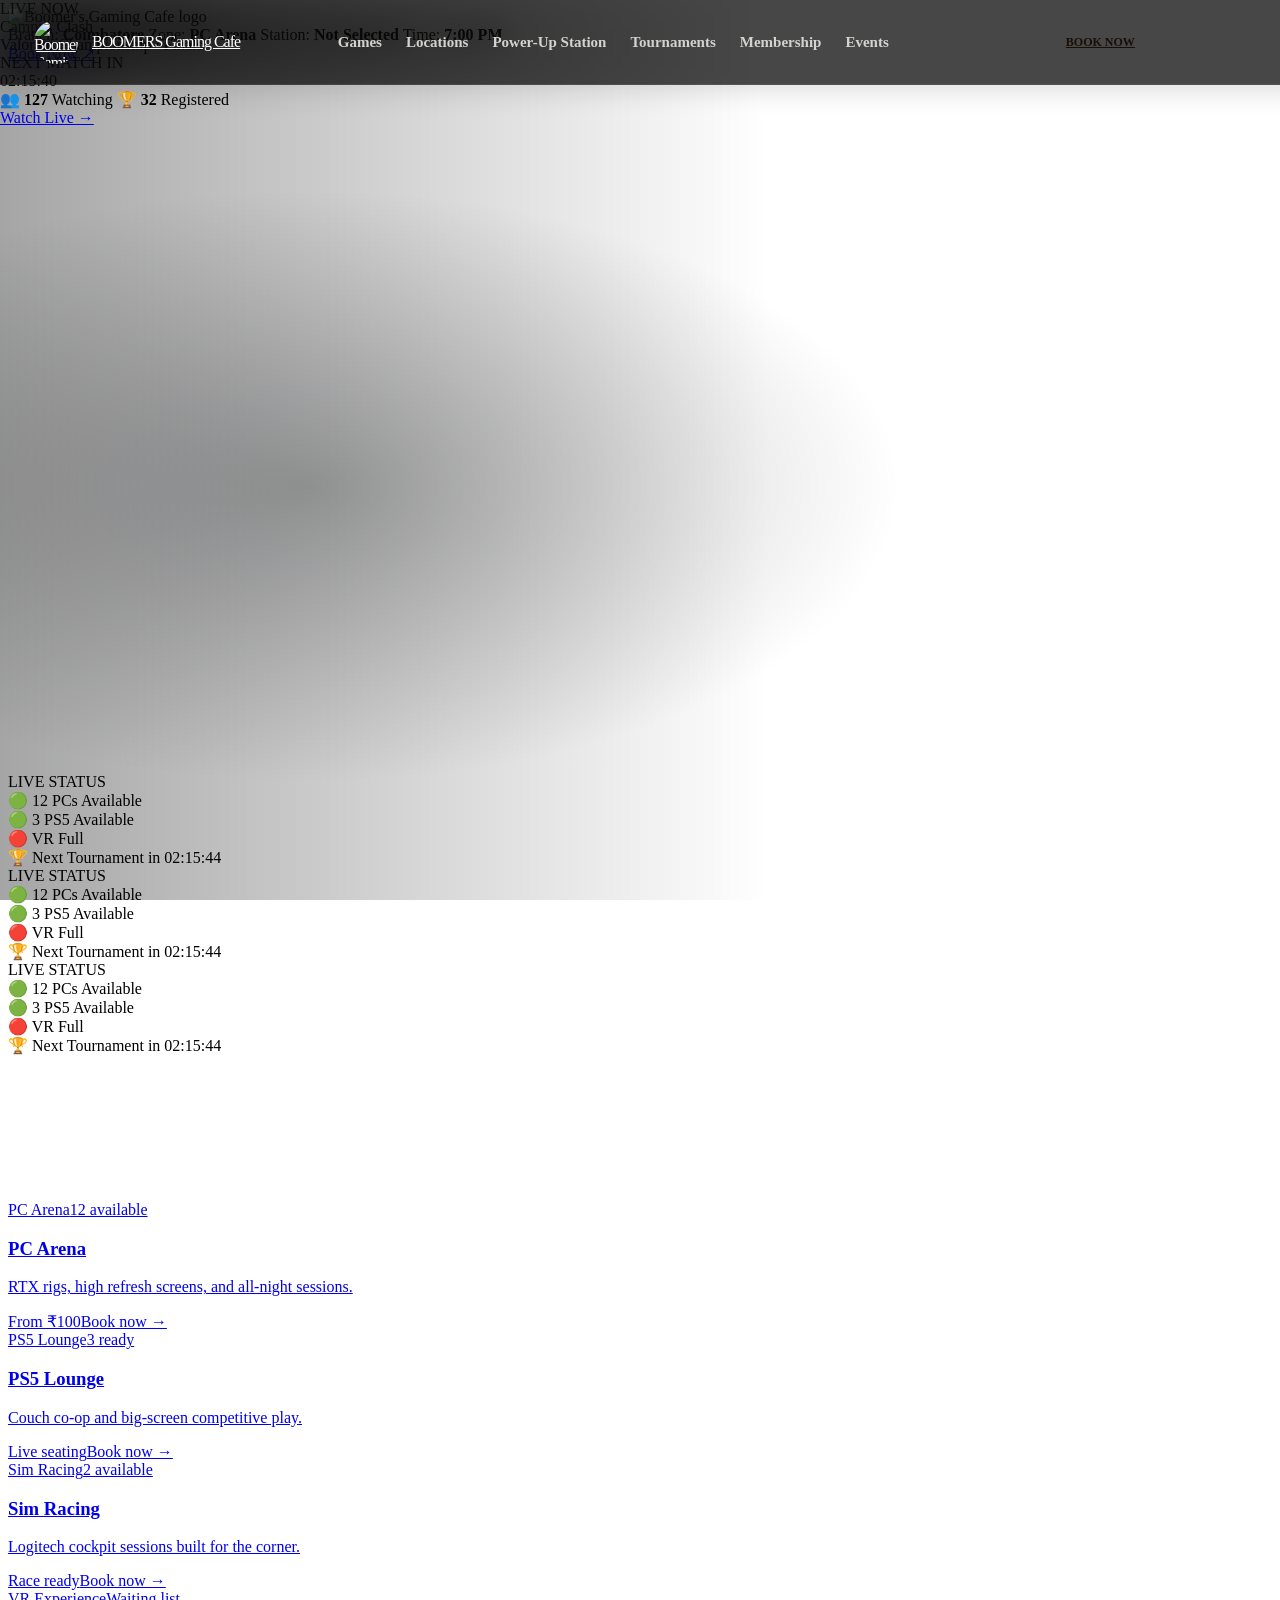
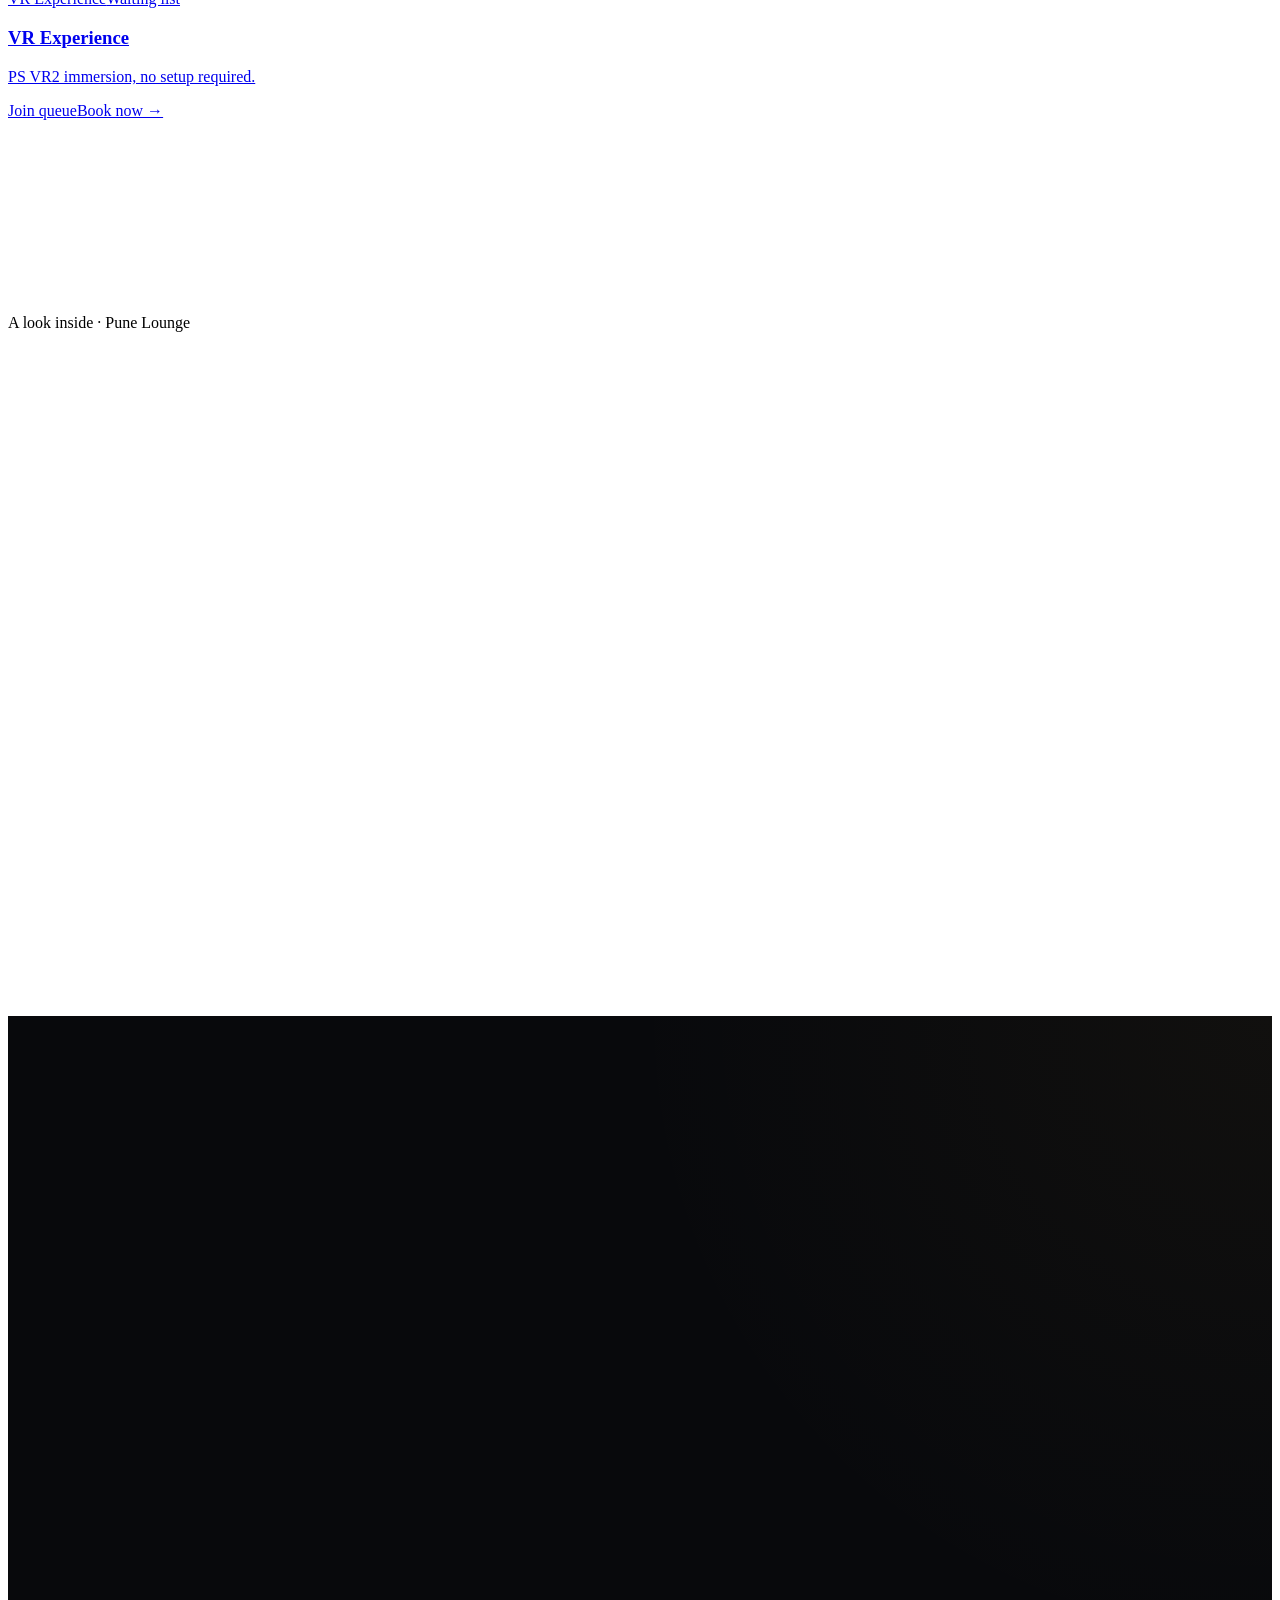
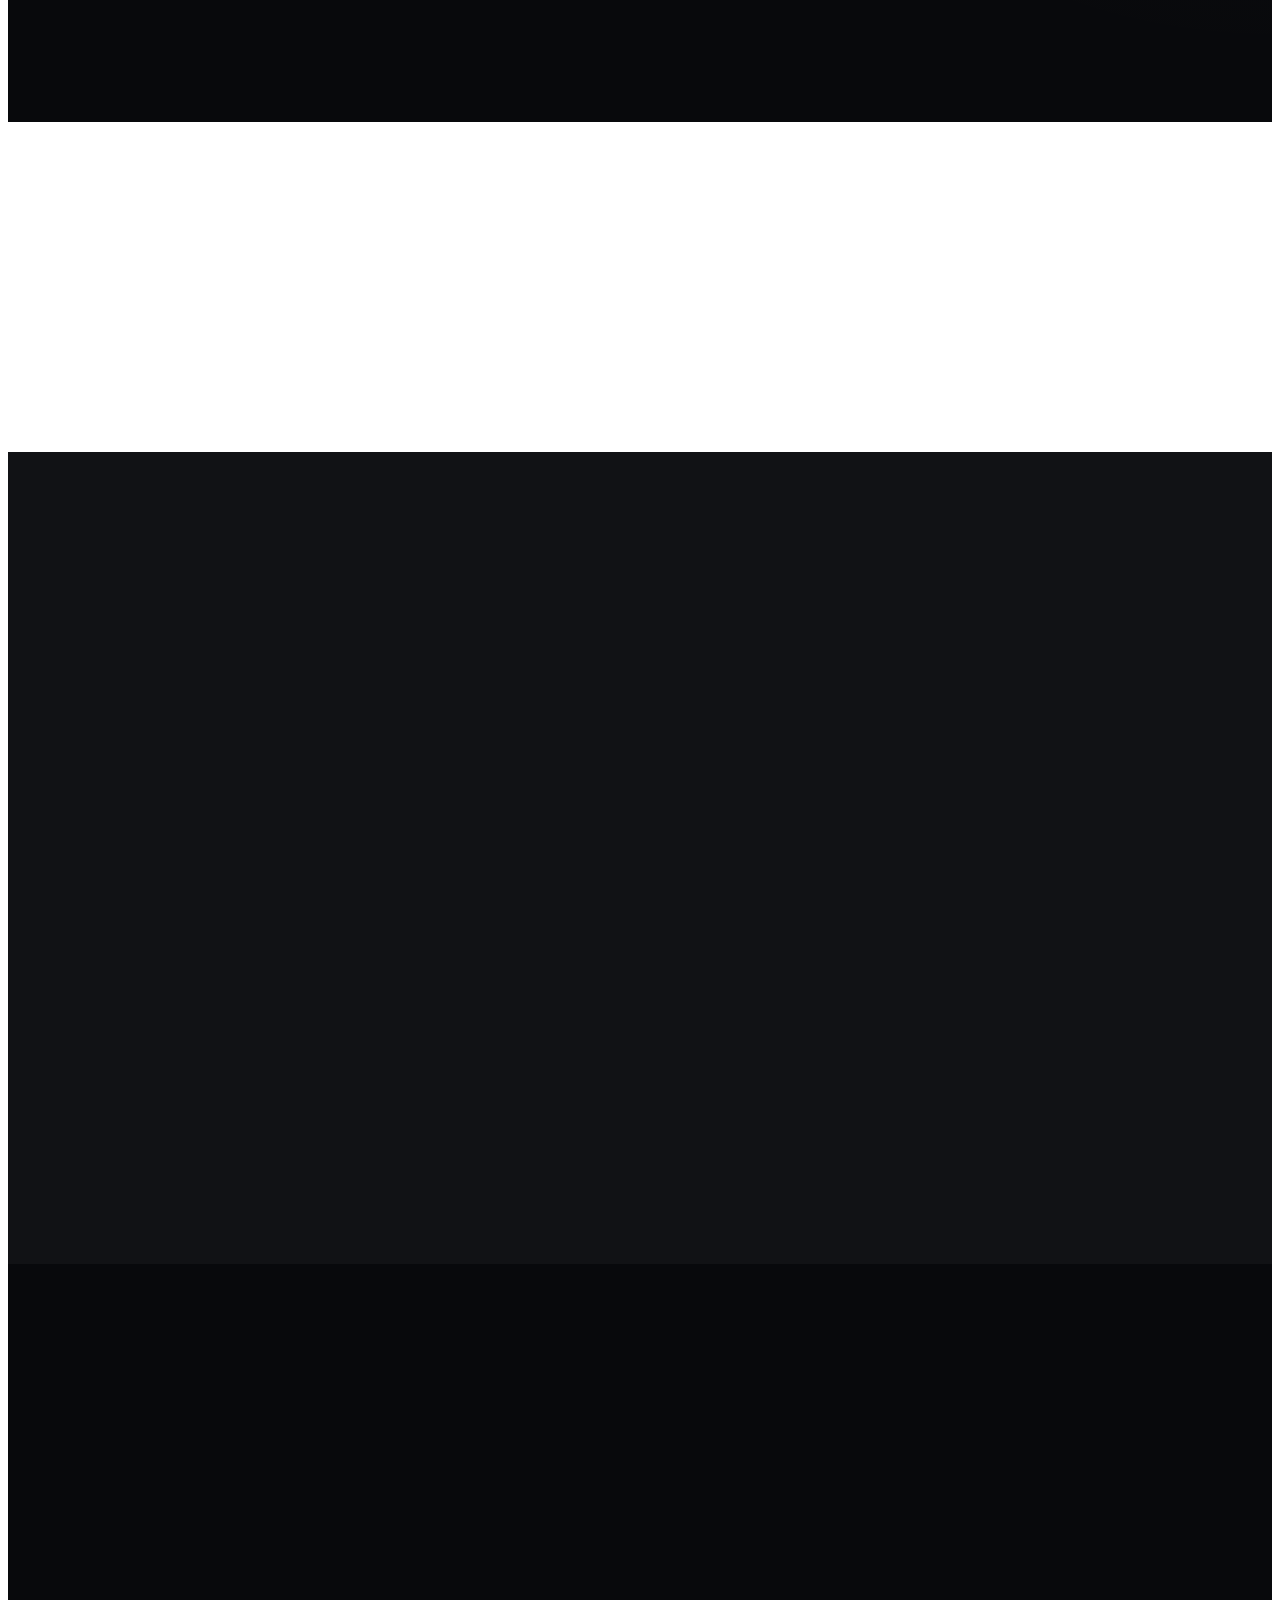
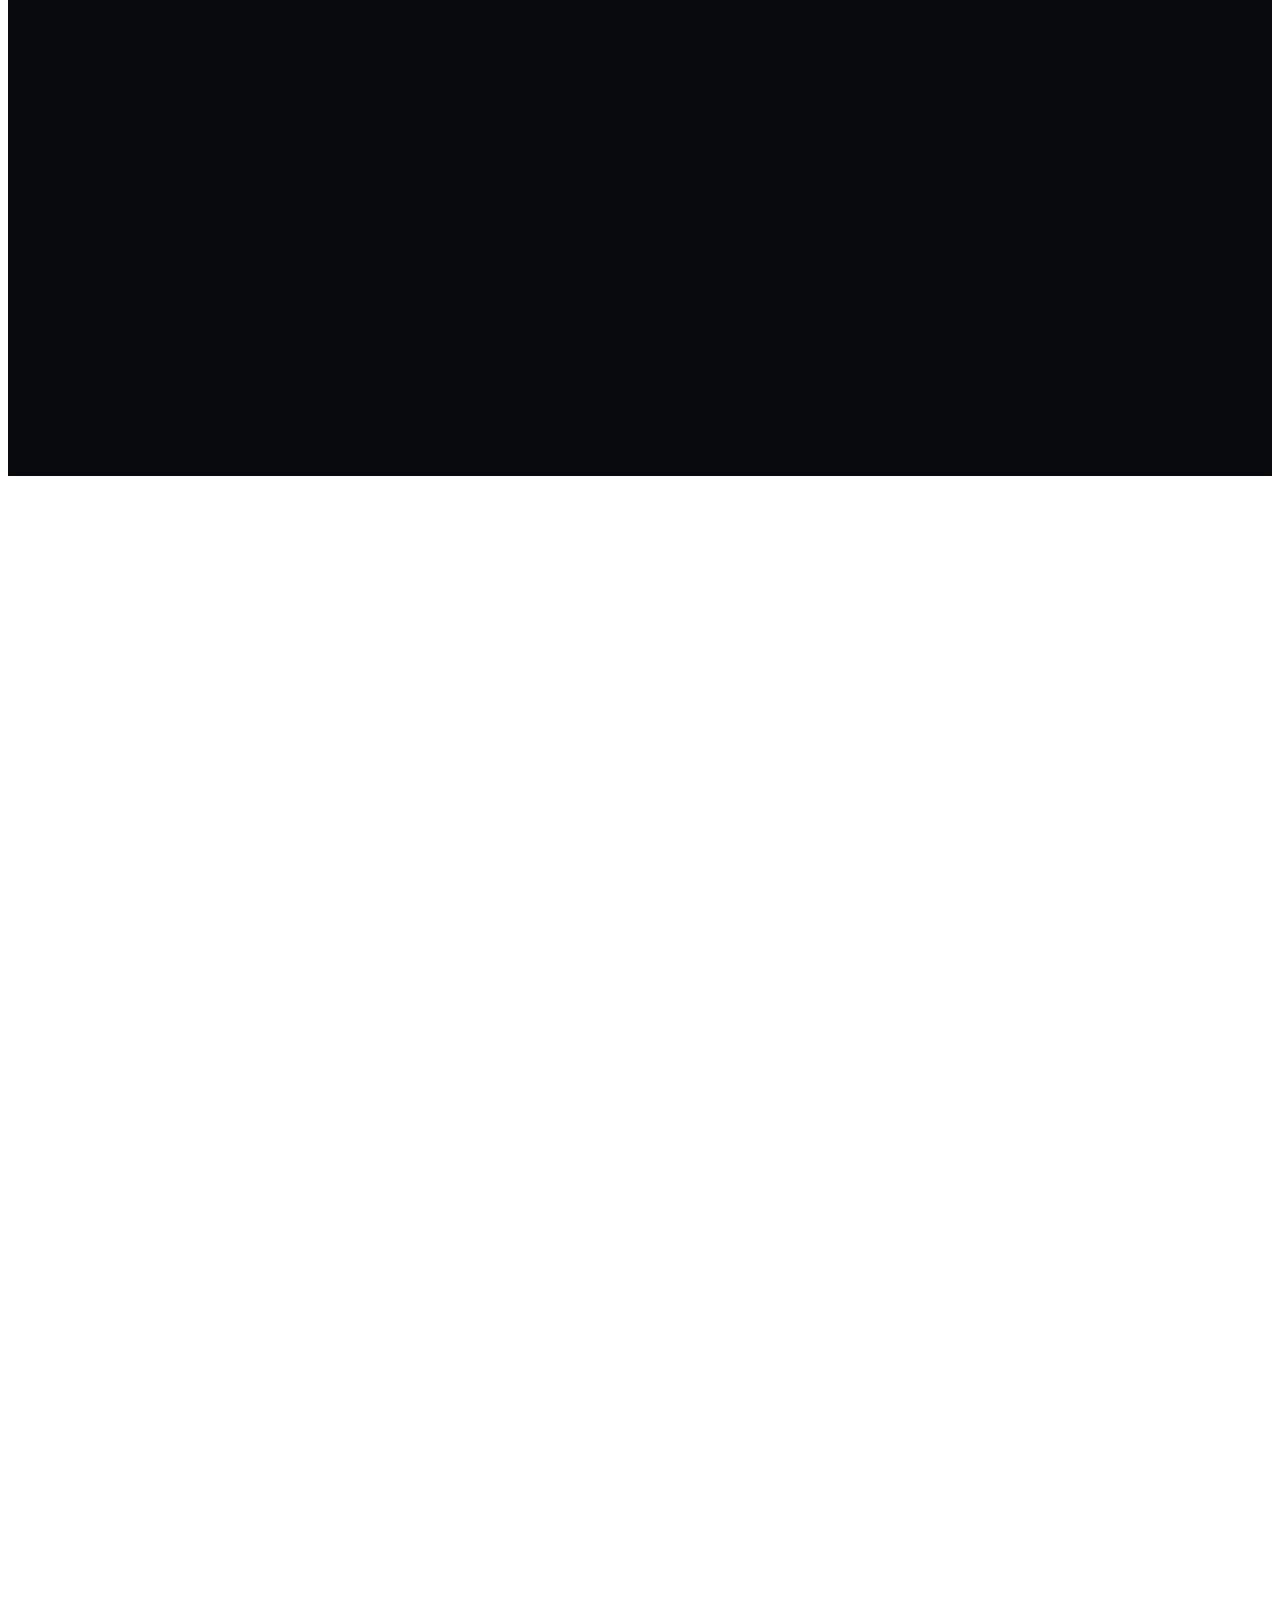
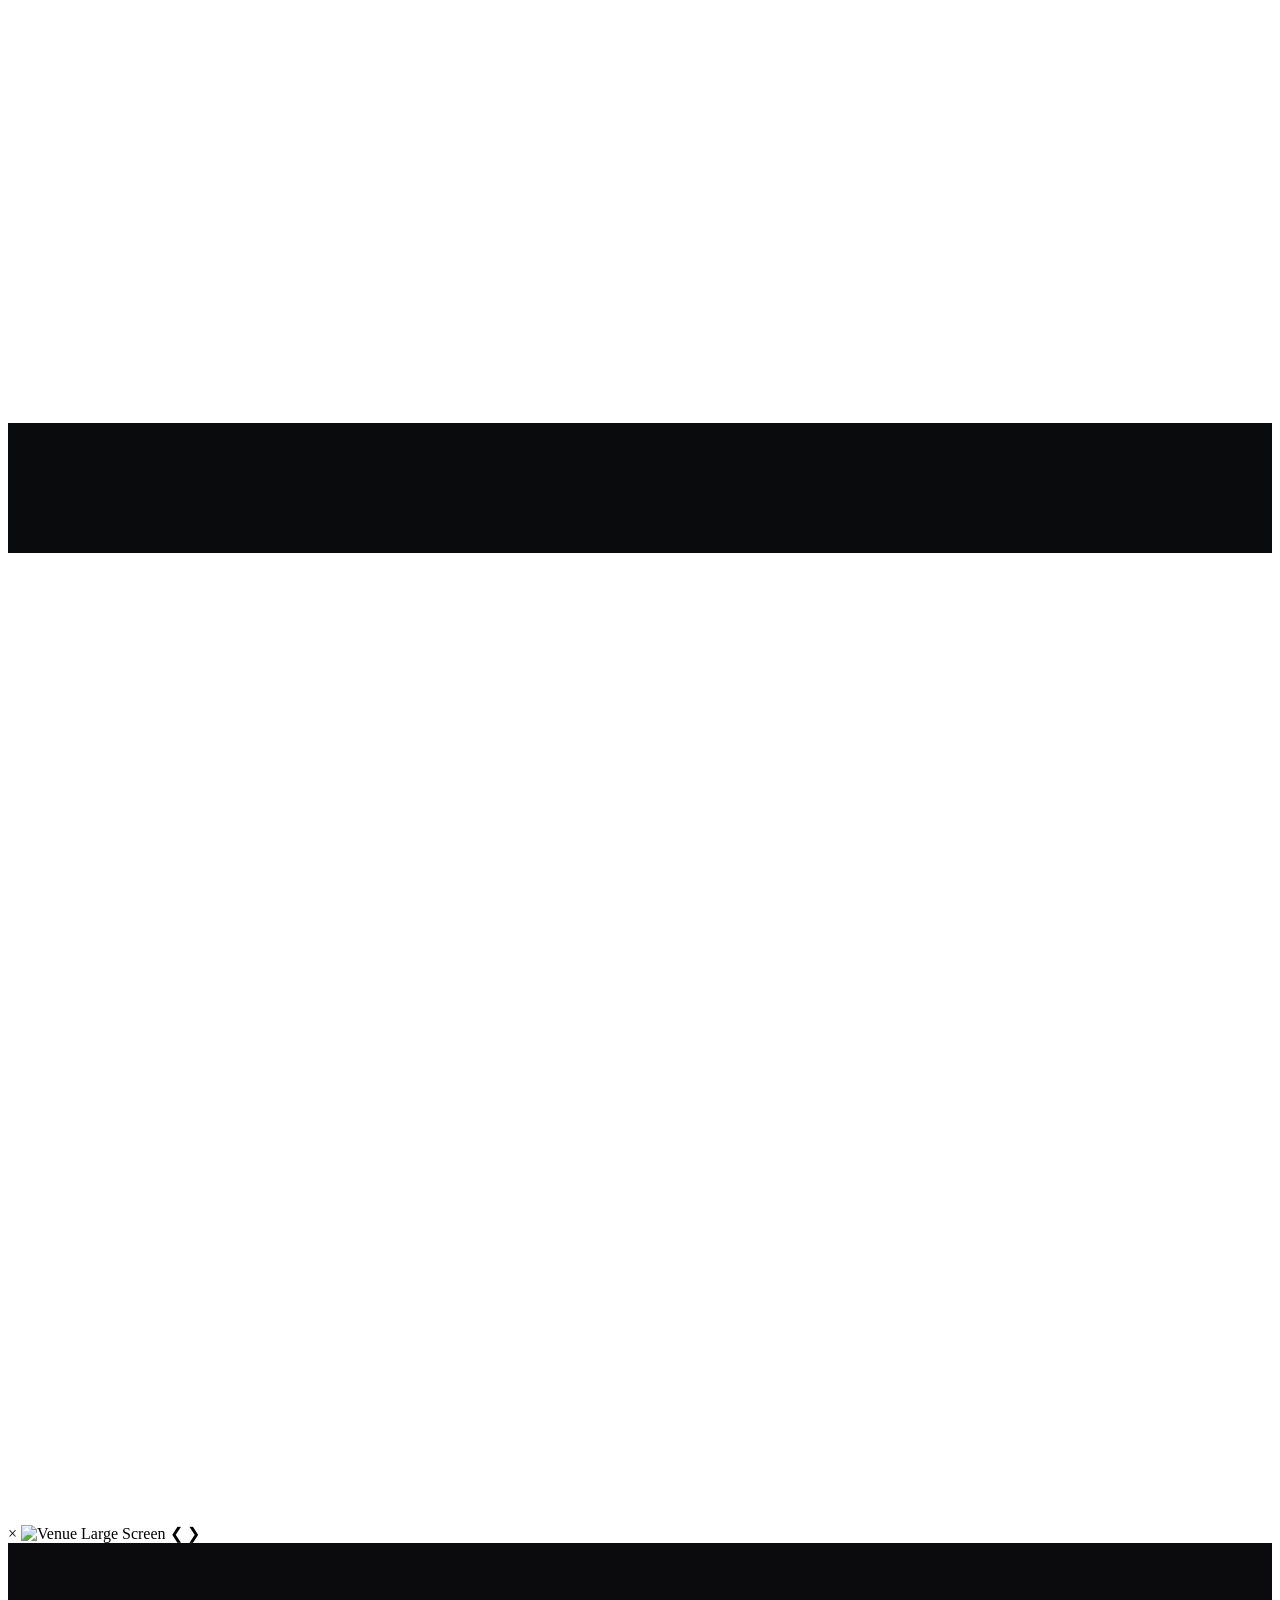
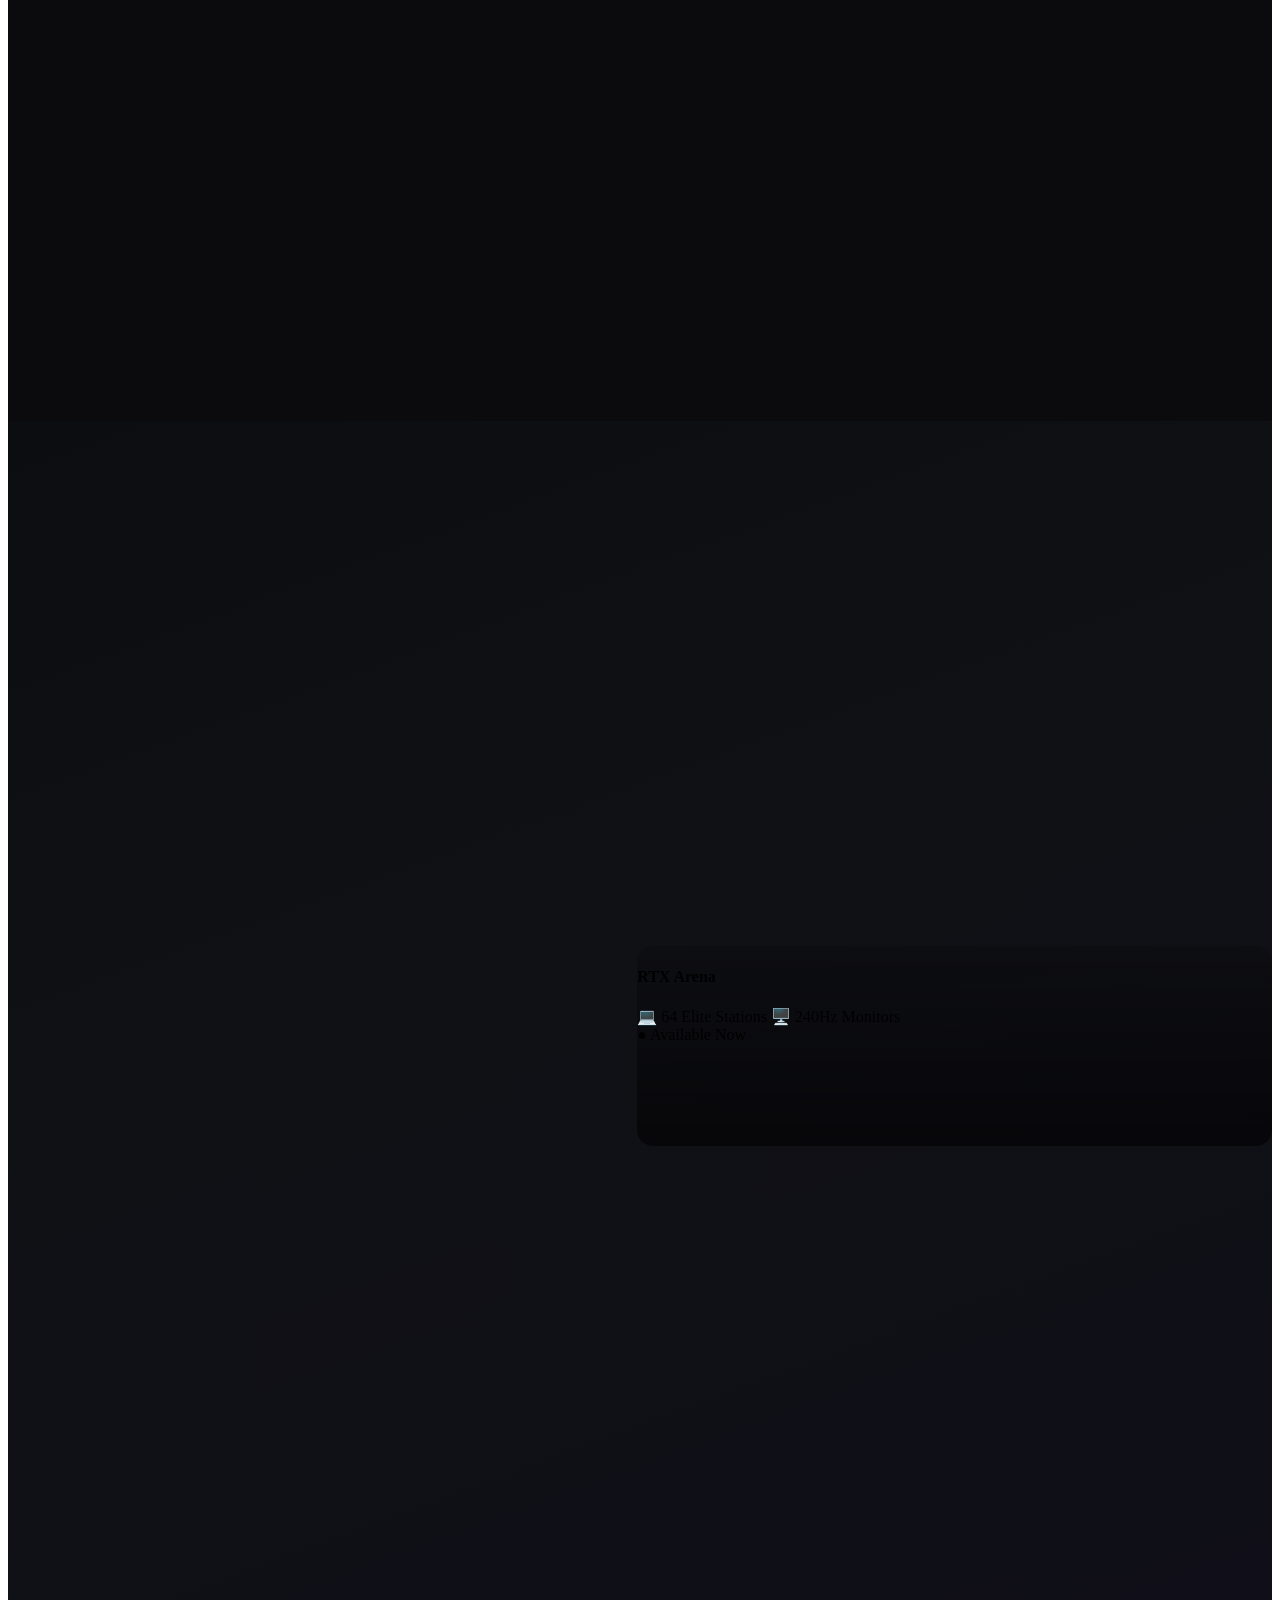
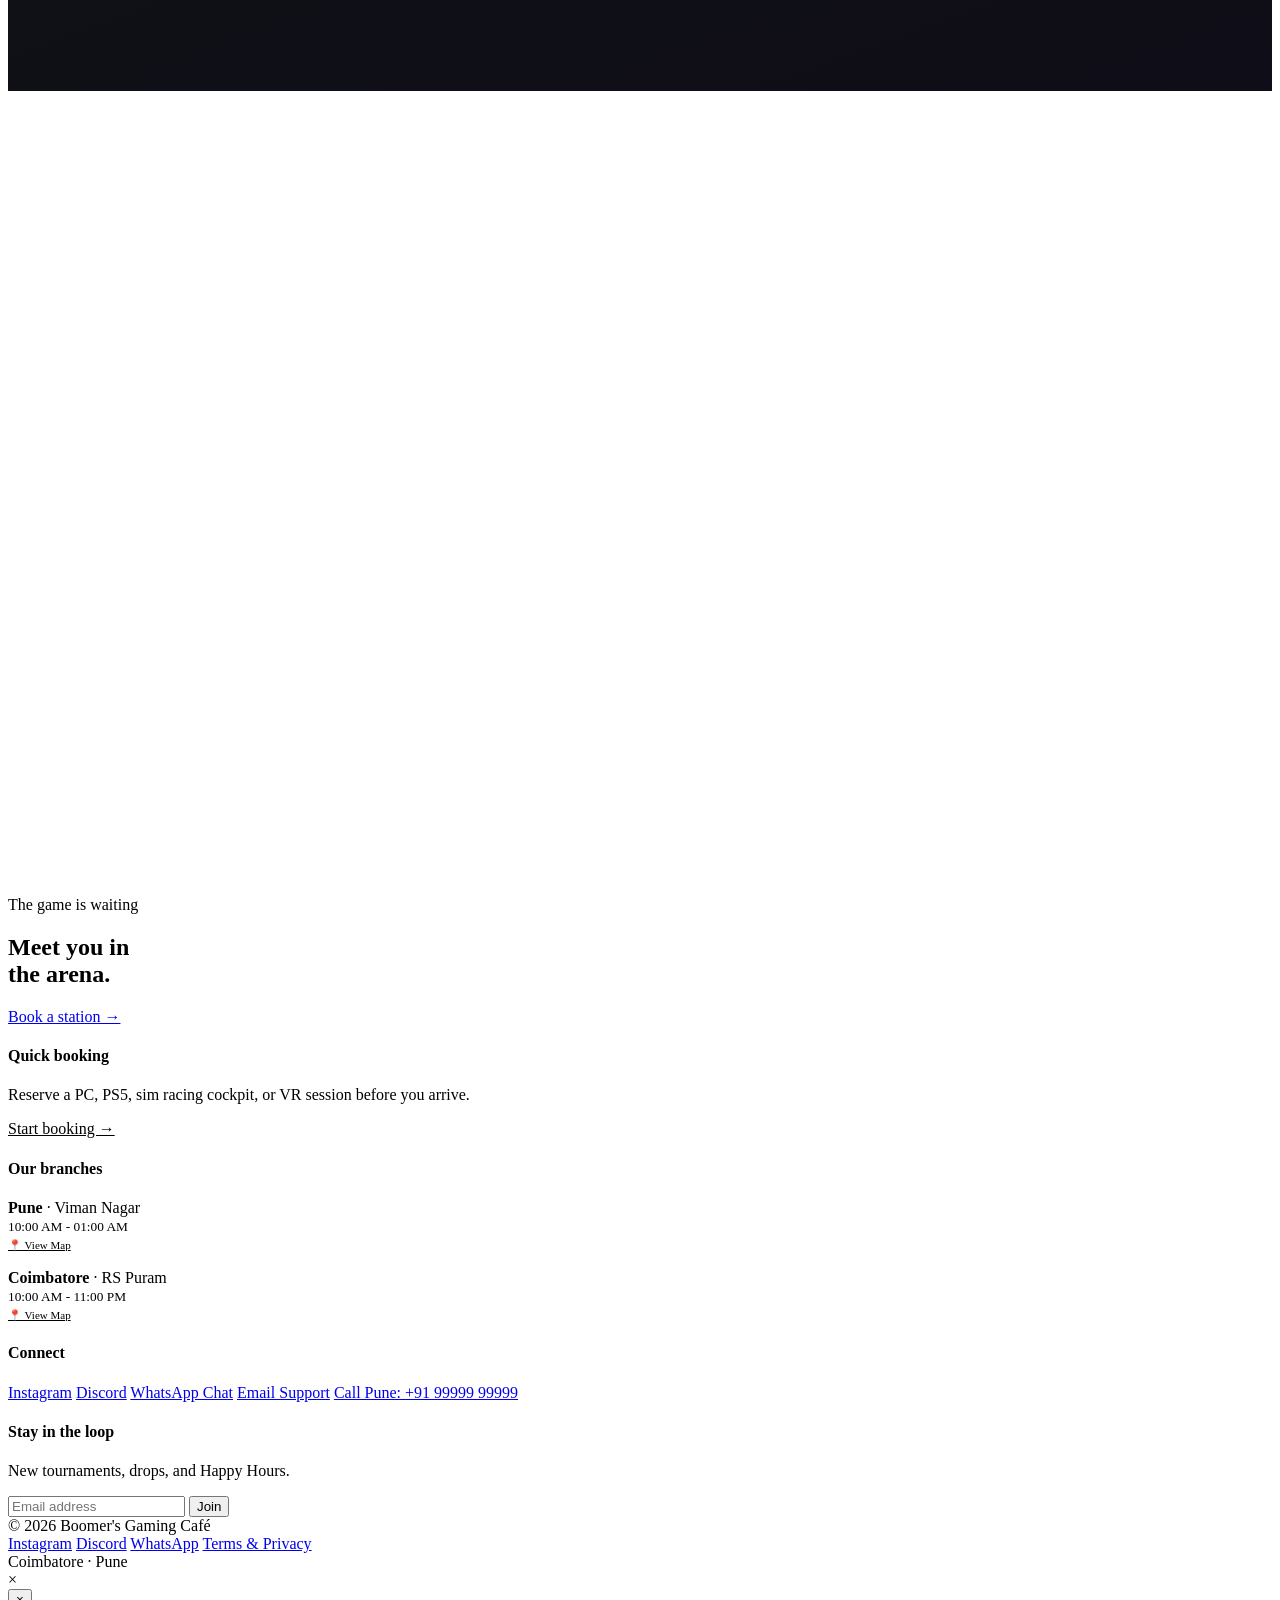
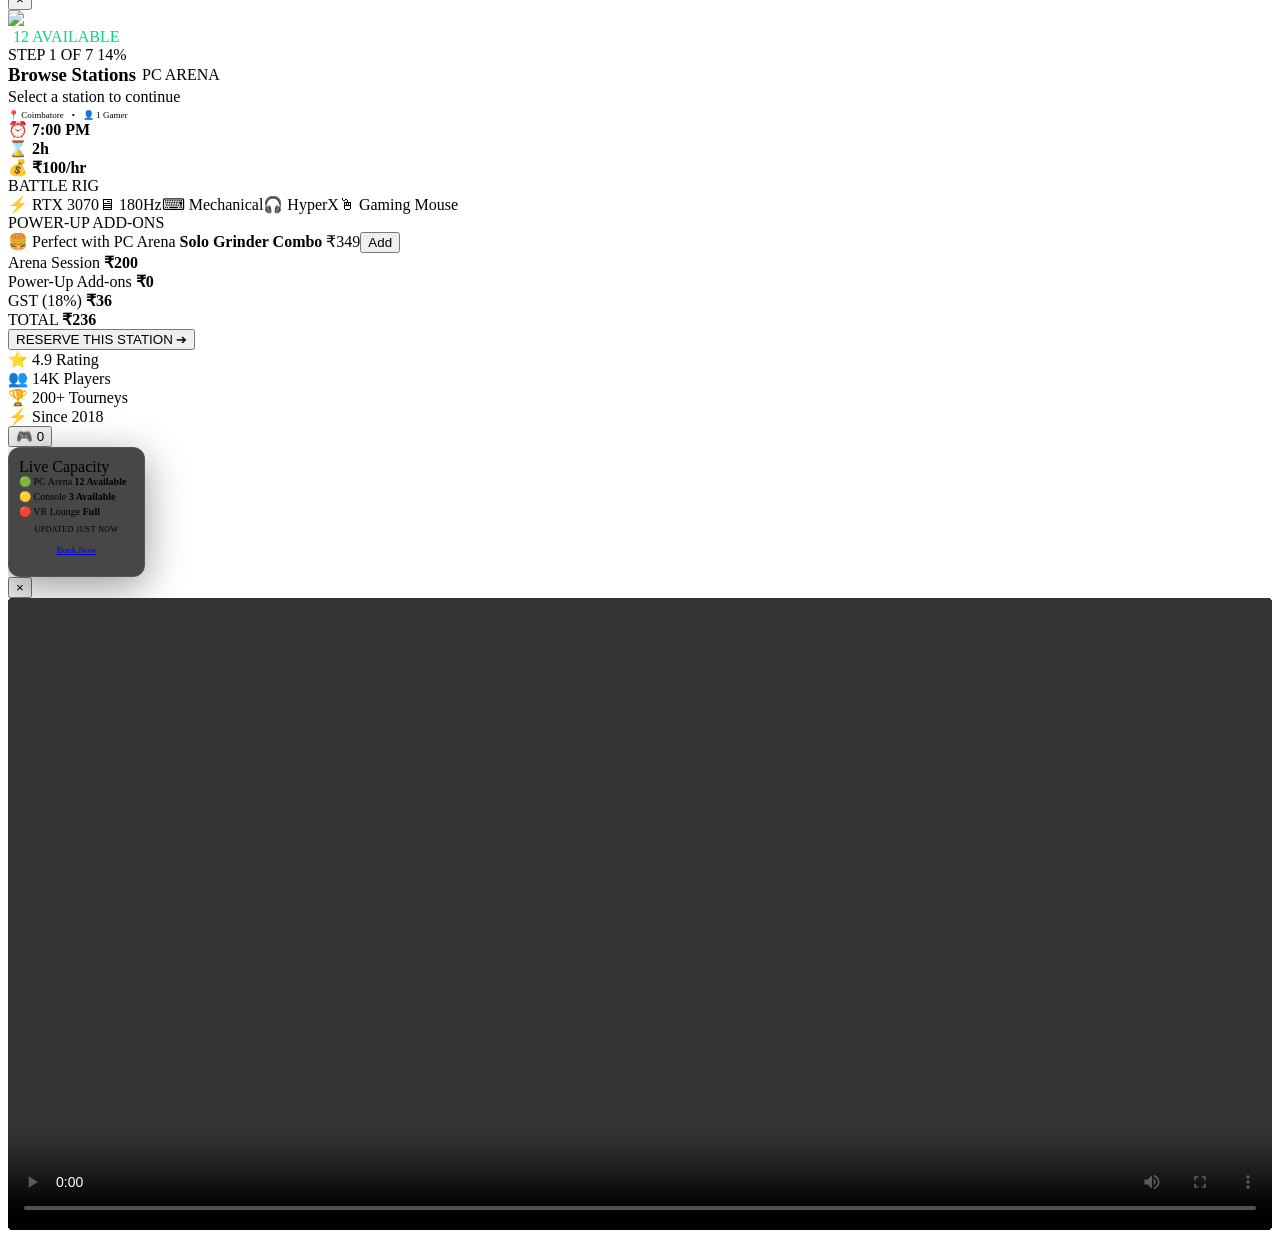
==== boomers-gaming-cafe/index.html @ 88cd211e "Polish: complete comprehensive Food Page enhancements, including search bar updates, active sticky c" ====
<!DOCTYPE html>
<html lang="en">
<head>
  <meta charset="utf-8" />
  <meta name="viewport" content="width=device-width, initial-scale=1" />
  <meta name="theme-color" content="#08090c" />
  <meta name="description" content="Enter the Arena at Boomer's Gaming Café. High-spec gaming setups, sim racing, VR, esports tournaments, and a premium power-up kitchen in Pune and Coimbatore." />
  <title>Boomer's — Enter the Arena</title>
  
  <!-- Favicon link -->
  <link rel="icon" href="favicon.ico" type="image/x-icon" />
  
  <!-- Preconnect and Google Fonts -->
  <link rel="preconnect" href="https://fonts.googleapis.com">
  <link rel="preconnect" href="https://fonts.gstatic.com" crossorigin>
  <link href="https://fonts.googleapis.com/css2?family=DM+Mono:wght@400;500&family=Manrope:wght@400;500;600;700;800&family=Space+Grotesk:wght@400;500;600;700;800&display=swap" rel="stylesheet">
  
  <!-- Libraries (GSAP & ScrollTrigger) -->
  <script src="https://cdn.jsdelivr.net/npm/gsap@3.12.5/dist/gsap.min.js"></script>
  <script src="https://cdn.jsdelivr.net/npm/gsap@3.12.5/dist/ScrollTrigger.min.js"></script>
  
  <!-- Core Modular Stylesheets -->
  <link rel="stylesheet" href="assets/css/main.css" />
  <link rel="stylesheet" href="assets/css/animations.css" />
  <link rel="stylesheet" href="assets/css/responsive.css" />
  <link rel="stylesheet" href="assets/css/cinematic.css" />
  <link rel="stylesheet" href="assets/css/mobile-audit.css" />
  <link rel="stylesheet" href="assets/css/desktop-polish.css" />
  <link rel="stylesheet" href="assets/css/ivory-theme.css" />
</head>
<body>

  <!-- Loading Screen (Phase 4) -->
  <div id="loader" role="status" aria-live="polite">
    <img src="assets/images/logo.png" alt="Boomer's Gaming Cafe logo" class="loader-logo-img">
  </div>

  <!-- Desktop Sticky Booking Header (Phase 1/4) -->
  <div id="desktop-sticky-book" aria-label="Quick Booking Bar">
    <div class="wrap">
      <div class="sticky-book-info">
        <span>Branch: <b id="sticky-val-branch">Coimbatore</b></span>
        <span>Zone: <b id="sticky-val-zone">PC Arena</b></span>
        <span>Station: <b id="sticky-val-station">Not Selected</b></span>
        <span>Time: <b id="sticky-val-time">7:00 PM</b></span>
      </div>
      <a href="#book" class="button">Book Now ↗</a>
    </div>
  </div>

  <!-- Navigation Bar -->
  <nav class="nav" aria-label="Main Navigation">
    <a class="brand" href="#top">
      <img class="brand-mark" src="assets/images/logo.png" alt="Boomer's Gaming Café logo">
      BOOMERS Gaming Cafe
    </a>
    <div class="nav-links">
      <a href="#play">Games</a>
      <a href="#arena">Locations</a>
      <a href="menu.html">Power-Up Station</a>
      <a href="#calendar">Tournaments</a>
      <a href="membership.html">Membership</a>
      <a href="#community">Events</a>
    </div>
    <a href="#book" class="nav-book-link">Book Now</a>
    <div style="display: flex; align-items: center; gap: 15px;">
      <!-- Hamburger Toggle Button for mobile viewports -->
      <button class="nav-toggle" id="mobileMenuBtn" aria-label="Toggle Navigation Menu">
        <span class="bar"></span>
        <span class="bar"></span>
        <span class="bar"></span>
      </button>
    </div>
  </nav>

  <!-- Fullscreen Mobile Navigation Menu Overlay -->
  <div class="mobile-menu-overlay" id="mobileMenuOverlay">
    <nav class="mobile-menu-links">
      <a href="#play" onclick="window.toggleMobileMenu()" style="--i:0">Games</a>
      <a href="#arena" onclick="window.toggleMobileMenu()" style="--i:1">Locations</a>
      <a href="menu.html" onclick="window.toggleMobileMenu()" style="--i:2">Power-Up Station</a>
      <a href="#calendar" onclick="window.toggleMobileMenu()" style="--i:3">Tournaments</a>
      <a href="membership.html" onclick="window.toggleMobileMenu()" style="--i:4">Membership</a>
      <a href="#community" onclick="window.toggleMobileMenu()" style="--i:5">Events</a>
      <a href="#book" class="mobile-menu-book-btn" onclick="window.toggleMobileMenu()" style="--i:6">Book Now ↗</a>
    </nav>
    <div class="mobile-menu-footer">
      <div class="social-links">
        <a href="https://instagram.com" target="_blank" aria-label="Instagram">📸 Instagram</a>
        <a href="https://wa.me" target="_blank" aria-label="WhatsApp">💬 WhatsApp</a>
        <a href="https://maps.google.com" target="_blank" aria-label="Google Maps">📍 Maps</a>
      </div>
      <div class="footer-meta">
        Coimbatore • Pune • EST. 2018
      </div>
    </div>
  </div>

  <!-- Main Content Areas -->
  <main id="top">

    <!-- Hero Section -->
    <section class="hero" id="hero-sec" aria-label="Welcome to Boomer's">
      <div class="hero-media" style="background-image: url('assets/images/boomers_pc_lounge.jpg');"></div>
      
      <!-- Video Loop Background (Phase 1) -->
      <video class="hero-video" autoplay muted loop playsinline poster="assets/images/boomers_pc_lounge.jpg">
        <source src="https://assets.mixkit.co/videos/preview/mixkit-gaming-setup-with-neon-lights-40017-large.mp4" type="video/mp4" />
      </video>
      
      <div class="hero-orbit-wrap" style="position: absolute; inset: 0; z-index: 1; pointer-events: none;">
        <div class="hero-orbit" aria-hidden="true"></div>
        <!-- Live Tournament Card — centered inside the golden ring -->
        <div class="hero-ring-card" id="heroLiveCard" style="pointer-events: auto;">
          <div class="ring-card-live-row">
            <span class="ring-card-dot"></span>
            <span class="ring-card-live-label">LIVE NOW</span>
          </div>
          <div class="ring-card-title">Campus Clash</div>
          <div class="ring-card-sub">Valorant Championship · Finals</div>
          <div class="ring-card-divider"></div>
          <div class="ring-card-countdown-label">NEXT MATCH IN</div>
          <div class="ring-card-countdown" id="ringCardCountdown">02:15:44</div>
          <div class="ring-card-stats">
            <span>👥 <strong>127</strong> Watching</span>
            <span>🏆 <strong>32</strong> Registered</span>
          </div>
          <a href="https://twitch.tv" target="_blank" rel="noopener" class="ring-card-btn">Watch Live →</a>
        </div>
      </div>
      <canvas id="heroParticles" style="position: absolute; inset: 0; z-index: -2; pointer-events: none; opacity: 0.65;"></canvas>
      <div class="hero-light" aria-hidden="true"></div>
      <div class="hero-noise" aria-hidden="true"></div>
      
      <div class="wrap" style="position: relative;">
        <div class="hero-main reveal">
          <div class="eyebrow">Coimbatore · Pune · Est. 2018</div>
          <h1>Enter the<br><em>arena.</em></h1>
          <p class="hero-lead">High-spec battlestations, a pulse you can feel, and a community that plays to win. This is gaming, switched all the way on.</p>
          
          <div class="hero-actions" style="margin-bottom: 20px;">
            <a class="button hero-primary-cta" href="#book">Book Now <span>↗</span></a>
            <div class="hero-secondary-ctas">
              <a class="button secondary" href="#arena">Explore Arena <span>↓</span></a>
              <a class="button secondary" href="#membership" style="border-color: rgba(255,255,255,0.15); color: #fff;">View Pricing <span>↓</span></a>
            </div>
          </div>

          <!-- Mobile-only tournament banner (hidden on desktop, shown on mobile) -->
          <div class="hero-mobile-tournament-banner" id="heroMobileTournamentBanner">
            <div class="mobile-tourn-left">
              <span class="mobile-tourn-dot"></span>
              <span class="mobile-tourn-live">LIVE NOW</span>
              <span class="mobile-tourn-name">Campus Clash · Valorant</span>
            </div>
            <a href="https://twitch.tv" target="_blank" rel="noopener" class="mobile-tourn-watch">Watch →</a>
          </div>

        </div>
        
        <div class="hero-bottom reveal">
          <div class="hero-meta hero-stats-card">
            <div class="hero-stat-item">
              <span class="stat-lbl">🕒 Open Today</span>
              <strong>10 AM - 1 AM</strong>
            </div>
            <div class="hero-stat-divider"></div>
            <div class="hero-stat-item">
              <span class="stat-lbl">👥 Players</span>
              <strong>47 / 64</strong>
            </div>
            <div class="hero-stat-divider"></div>
            <div class="hero-stat-item">
              <span class="stat-lbl">🏆 Next Event</span>
              <strong>Valorant @ 19:30</strong>
            </div>
          </div>
          <aside class="booking-float" aria-label="Quick Booking Options">
            <div class="booking-head">Drop in tonight <span class="live">Live capacity</span></div>
            <div class="booking-row">
              <div class="select" onclick="document.getElementById('book').scrollIntoView({behavior: 'smooth'})">Location<b>Coimbatore ⌄</b></div>
              <div class="select" onclick="document.getElementById('book').scrollIntoView({behavior: 'smooth'})">From<b>7:30 PM ⌄</b></div>
            </div>
            <a class="button" href="#book">Find a station →</a>
          </aside>

          <!-- Mobile-only Quick Booking Card (Redesigned) -->
          <div class="mobile-booking-card" id="mobileBookingCard">
            <div class="m-booking-header">
              <span class="m-booking-title">Drop in Tonight</span>
              <span class="m-booking-live"><span class="m-live-dot"></span>LIVE</span>
            </div>
            
            <div class="m-booking-grid-2">
              <div class="m-select-card" onclick="document.getElementById('book').scrollIntoView({behavior: 'smooth'})">
                <span class="m-card-icon">📍</span>
                <span class="m-card-val">Coimbatore</span>
              </div>
              <div class="m-select-card" onclick="document.getElementById('book').scrollIntoView({behavior: 'smooth'})">
                <span class="m-card-icon">🕒</span>
                <span class="m-card-val">7:30 PM</span>
              </div>
            </div>
            
            <div class="m-booking-grid-3">
              <div class="m-status-card">
                <span class="m-status-val">🎮 12 PCs</span>
              </div>
              <div class="m-status-card">
                <span class="m-status-val">🎮 3 PS5</span>
              </div>
              <div class="m-status-card">
                <span class="m-status-val">🥽 VR Wait</span>
              </div>
            </div>
            
            <a class="m-booking-cta" href="#book">FIND A STATION →</a>
          </div>
        </div>
      </div>
    </section>

    <!-- Live Activity Ticker Strip -->
    <div class="activity-ticker-wrap" aria-label="Live Arena Updates">
      <div class="activity-ticker">
        <div class="ticker-item"><span class="live-dot"></span> LIVE STATUS</div>
        <div class="ticker-item">🟢 12 PCs Available</div>
        <div class="ticker-item">🟢 3 PS5 Available</div>
        <div class="ticker-item">🔴 VR Full</div>
        <div class="ticker-item">🏆 Next Tournament in 02:15:44</div>
        <!-- Loop copy -->
        <div class="ticker-item"><span class="live-dot"></span> LIVE STATUS</div>
        <div class="ticker-item">🟢 12 PCs Available</div>
        <div class="ticker-item">🟢 3 PS5 Available</div>
        <div class="ticker-item">🔴 VR Full</div>
        <div class="ticker-item">🏆 Next Tournament in 02:15:44</div>
        <!-- Loop copy 2 -->
        <div class="ticker-item"><span class="live-dot"></span> LIVE STATUS</div>
        <div class="ticker-item">🟢 12 PCs Available</div>
        <div class="ticker-item">🟢 3 PS5 Available</div>
        <div class="ticker-item">🔴 VR Full</div>
        <div class="ticker-item">🏆 Next Tournament in 02:15:44</div>
      </div>
    </div>

    <!-- Story / Pitch Section -->
    <section class="story" id="story-sec">
      <div class="story-grid">
        <div class="story-copy reveal">
          <div class="section-kicker">More than a setup</div>
          <h2 class="display">The room <span>changes</span> when you walk in.</h2>
          <p>From the first boot-up to the final round, Boomer's is built around the feeling of playing together. Bright screens, louder wins, and no compromises on gear.</p>
          
          <!-- Achievement Badges (Phase 3) -->
          <div class="story-numbers">
            <div><b>64</b><small>Elite stations</small></div>
            <div><b>14K+</b><small>Regular players</small></div>
            <div><b>4.9</b><small>Google rating</small></div>
          </div>
        </div>
        <div class="story-image" style="background-image: url('assets/images/boomers_pc_lounge.jpg');">
          <span class="photo-tag">A look inside · Pune Lounge</span>
        </div>
      </div>
    </section>

    <!-- Game Launcher Section -->
    <section class="section launcher" id="play">
      <div class="wrap">
        <div class="launcher-top reveal">
          <div>
            <div class="section-kicker">Choose your queue</div>
            <h2 class="display">Pick a game.<br><span>Own the room.</span></h2>
          </div>
          <p class="section-intro">A living launcher, not a menu. Each game shows its own scene, availability, and energy.</p>
        </div>
        
        <!-- Game Tabs -->
        <div class="game-tabs reveal" role="tablist">
          <button class="game-tab active" role="tab" aria-selected="true" data-id="valorant" style="--game:#ff4f70;background-image:url('assets/images/boomers_pc_lounge.jpg')">
            <small>Tactical FPS</small><b>VALORANT</b><i>↗</i>
          </button>
          <button class="game-tab" role="tab" aria-selected="false" data-id="eafc" style="--game:#e1a350;background-image:url('assets/images/boomers_pc_lounge.jpg')">
            <small>Sports</small><b>EA FC 25</b><i>↗</i>
          </button>
          <button class="game-tab" role="tab" aria-selected="false" data-id="cs2" style="--game:#6bcfff;background-image:url('assets/images/boomers_pc_lounge.jpg')">
            <small>Competitive FPS</small><b>CS2</b><i>↗</i>
          </button>
          <button class="game-tab" role="tab" aria-selected="false" data-id="racing" style="--game:#ad8cff;background-image:url('assets/images/boomers_racing_sim.jpg')">
            <small>Sim racing</small><b>RACING</b><i>↗</i>
          </button>
        </div>
        
        <!-- Active Game Panel -->
        <div class="game-panel reveal" id="gamePanel" style="position: relative; --panel-image: url('assets/images/boomers_pc_lounge.jpg'); --game: #ff4f70; --glow: #ff4f7044;">
          <div>
            <div style="display: flex; align-items: center; gap: 8px; margin-bottom: 8px;">
              <span id="gameBadge" style="font: 700 8px var(--mono); color: #000; padding: 2px 6px; border-radius: 4px; text-transform: uppercase; background: #ff4f70;">Popular</span>
              <span id="gameRating" style="color: #efbd4e; font-size: 11px;">★★★★★</span>
            </div>
            <h3 class="game-title" id="gameTitle">VALORANT</h3>
            <p class="section-intro" id="gameCopy">Precision, pressure, and the cleanest tactical shots in the room.</p>
          </div>
          <div class="game-detail" style="grid-template-columns: repeat(2, 1fr); gap: 12px 24px;">
            <div>Players Online<b id="gamePlayers">18 online</b></div>
            <div>Available Stations<b id="gameStations">8 available</b></div>
            <div>Avg Wait<b id="gameWaitTime">4 mins</b></div>
            <div>Recommended Setup<b id="gameSetup" style="font-size: 11px;">RTX 4070 SUPER / 240Hz</b></div>
          </div>
          <a class="button" href="#book">Lock a seat →</a>
        </div>
      </div>
    </section>

    <!-- Interactive Live Arena Map -->
    <section class="section arena" id="arena">
      <div class="wrap">
        <div class="arena-head reveal">
          <div>
            <div class="section-kicker">Live from the floor</div>
            <h2 class="display">The arena<br>is <span>awake.</span></h2>
          </div>
          <div class="live">Updated 12 sec ago</div>
        </div>
        
        <div class="pulse-line" aria-hidden="true"></div>
        
        <div class="floor">
          <!-- SVG Map with dynamic dots rendered by JS -->
          <div class="floor-plan reveal" id="arenaFloorPlan">
            <span class="zone pc z1">PC ARENA</span>
            <span class="zone ps z2">CONSOLE LOUNGE</span>
            <span class="zone vip z3">VIP SQUAD ROOM</span>
            <span class="zone pc z4">RACING</span>
          </div>
          
          <div class="arena-status reveal">
            <!-- Availability Dashboard Widget (Phase 2) -->
            <div class="live-availability" id="liveAvailabilityDashboardWrap">
              <div class="live-avail-title">Live Capacity Status <span class="live">Online</span></div>
              <div class="live-avail-grid" id="liveAvailabilityDashboard">
                <!-- Loaded Dynamically -->
              </div>
            </div>
            
            <div class="status-row" style="margin-top:20px;">
              <div class="status-name"><b>PC Arena</b><small>RTX 4070 · 240Hz</small></div>
              <div class="status-right"><b>8 / 30</b><small>Available</small></div>
            </div>
            <div class="status-row">
              <div class="status-name"><b>Console Lounge</b><small>PS5 · 4K OLED</small></div>
              <div class="status-right"><b style="color:#ffbb54">3 / 12</b><small>Available</small></div>
            </div>
            <div class="status-row">
              <div class="status-name"><b>VIP Squad Room</b><small>Private · 5 seats</small></div>
              <div class="status-right"><b style="color:var(--violet)">1 / 3</b><small>Available</small></div>
            </div>
            <a class="button secondary" style="margin-top:25px" href="#book">Reserve exact station →</a>
          </div>
        </div>
      </div>
    </section>

    <!-- Power-Up Station Section (v7 Menu Expansion) -->
    <section class="section cafe" id="power-up" style="background: #08090c radial-gradient(circle at top right, rgba(239, 189, 78, 0.04), transparent 45%) !important; padding-top: 100px;">
      <div class="wrap" style="max-width: 1200px;">
        
        <!-- Cinematic Menu Hero -->
        <div class="reveal" style="display: grid; grid-template-columns: 1fr 1fr; gap: 40px; align-items: center; margin-bottom: 60px;">
          <div>
            <div class="section-kicker" style="color: var(--lime);">POWER-UP STATION</div>
            <h1 class="display" style="font-size: 52px; line-height: 0.95; margin-bottom: 20px;">Find your<br><span>next loadout.</span></h1>
            <p class="section-intro" style="margin-bottom: 30px;">Select from BGC's gourmet kitchen loadouts. Real gaming setup snacks, thick potion milkshakes, and squad combo boxes prepared to keep you in the queue.</p>
            
            <!-- Menu Features -->
            <div style="display: grid; grid-template-columns: repeat(2, 1fr); gap: 16px; font-family: var(--mono); font-size: 11px; text-transform: uppercase;">
              <div style="display:flex; align-items:center; gap:8px;">⭐ Best Sellers</div>
              <div style="display:flex; align-items:center; gap:8px;">🍳 Freshly Prepared</div>
              <div style="display:flex; align-items:center; gap:8px;">🎁 Gaming Combos</div>
              <div style="display:flex; align-items:center; gap:8px;">🎮 Order While Gaming</div>
            </div>
          </div>
          
          <div class="cafe-photo" style="background-image: url('assets/images/cafe-background.jpg'); height: 350px; border-radius: 18px; border: 1px solid var(--line);">
            <span class="photo-tag">The Kitchen · Fresh Upgrades</span>
          </div>
        </div>


        <!-- Premium Sticky Search, Filters and Categories Navigation Shelf -->
        <div class="sticky-menu-shelf reveal">
          <!-- Search Shelf -->
          <div style="margin-bottom: 16px;">
            <div class="search-wrap" style="position: relative; width: 100%; max-width: 100%;">
              <span class="search-icon" style="position: absolute; left: 20px; top: 50%; transform: translateY(-50%); font-size: 18px; color: rgba(255,255,255,0.4); pointer-events: none; z-index: 2;">🔍</span>
              <input type="text" id="foodSearchInput" class="search-input" placeholder="Search burgers, wraps, shakes..." style="width: 100%; background: rgba(255,255,255,0.03); border: 1px solid rgba(255,255,255,0.08); border-radius: 18px; padding: 14px 52px 14px 52px; color: #fff; font-size: 14px; font-family: 'Manrope', sans-serif; outline: none; transition: all 0.3s cubic-bezier(0.16, 1, 0.3, 1); box-sizing: border-box;">
              <span class="filter-icon" style="position: absolute; right: 20px; top: 50%; transform: translateY(-50%); font-size: 18px; color: rgba(255,255,255,0.4); pointer-events: none; z-index: 2;">🎛️</span>
            </div>
              
          </div>

          <!-- Category Tab Selectors (12 categories) -->
          <div class="cafe-tabs" role="tablist">
            <button class="cafe-tab-btn" onclick="switchCafeTab('best-sellers', this)">⭐ Best Sellers</button>
            <button class="cafe-tab-btn active" onclick="switchCafeTab('xp-starters', this)">🍟 XP Starters</button>
            <button class="cafe-tab-btn" onclick="switchCafeTab('tactical-starters', this)">🍗 Tactical Starters</button>
            <button class="cafe-tab-btn" onclick="switchCafeTab('sandwich', this)">🥪 Sandwich Bay</button>
            <button class="cafe-tab-btn" onclick="switchCafeTab('burger', this)">🍔 Main Loadout</button>
            <button class="cafe-tab-btn" onclick="switchCafeTab('wrap', this)">🌯 Tactical Wraps</button>
            <button class="cafe-tab-btn" onclick="switchCafeTab('pasta', this)">🍝 Energy Boost</button>
            <button class="cafe-tab-btn" onclick="switchCafeTab('maggi', this)">🍜 Instant Respawn</button>
            <button class="cafe-tab-btn" onclick="switchCafeTab('popcorn', this)">🍿 Side Quests</button>
            <button class="cafe-tab-btn" onclick="switchCafeTab('milkshake', this)">🥤 Potion Bar</button>
            <button class="cafe-tab-btn" onclick="switchCafeTab('hot-beverages', this)">☕ Recharge Station</button>
            <button class="cafe-tab-btn" onclick="switchCafeTab('cold-beverages', this)">🍹 Cold Beverage Depot</button>
            <button class="cafe-tab-btn" onclick="switchCafeTab('mocktails', this)">🍹 Mocktail Lab</button>
            <button class="cafe-tab-btn" onclick="switchCafeTab('squad-combos', this)">🎁 Squad Combos</button>
          </div>
        </div>

        <!-- Search Results Count Banner -->
        <div id="searchResultsBanner" class="reveal" style="font-family: var(--mono); font-size: 11px; color: var(--muted); text-transform: uppercase; margin-bottom: 24px; display: none; align-items: center; gap: 8px;">
          <span style="color: var(--lime);">●</span> <span id="searchResultsCountText">0 Results Found</span>
        </div>
        
        <!-- Tab items content grid -->
        <div class="cafe-items-list reveal" id="cafeItemsContainer" style="display: grid; grid-template-columns: repeat(auto-fit, minmax(260px, 1fr)); gap: 24px;">
          <!-- Loaded Dynamically from menu.js -->
        </div>

      </div>
    </section>

    <!-- Happy Hours Deals -->
    <section class="happy">
      <div class="wrap happy-grid">
        <div class="reveal">
          <div class="section-kicker" style="color:#d876ff">For the regulars</div>
          <h2 class="display">Happy<br><span>hours.</span></h2>
          <p class="section-intro">One reason to make the mid-week queue your favourite queue.</p>
        </div>
        <div class="deal-panel reveal">
          <div class="deal-copy">
            <div style="display: flex; align-items: center; gap: 10px; margin-bottom: 8px; flex-wrap: wrap;">
              <span class="eyebrow" style="color:#ee75ff; margin: 0;">1 + 1 deal</span>
              <span style="font: 700 8px var(--mono); background: #ff4f70; color: #fff; padding: 3px 6px; border-radius: 4px; text-transform: uppercase; letter-spacing: 0.05em;">🔥 Limited Offer</span>
            </div>
            <p>Enjoy Happy Hours every Monday, Tuesday and Wednesday. Purchase one hour of gaming and get one extra hour free—on both PC and console gaming.</p>
            <ul class="deal-list">
              <li>📅 Every Mon, Tue & Wed</li>
              <li>⏰ Buy 1 hour, get 2 hours</li>
              <li>🎮 PC & Console · 1 to 4 joysticks</li>
              <li>💰 Prices starting at ₹100</li>
            </ul>
            <a class="button" href="#" onclick="openHappyHoursModal(); return false;">Book Happy Hours →</a>
          </div>
          <div class="deal-image"></div>
        </div>
      </div>
    </section>

    <!-- Food + Gaming Bundle Deals (Phase 2) -->
    <section class="section" style="background:#111215;">
      <div class="wrap">
        <div class="library-head reveal">
          <div class="section-kicker">Combo savings</div>
          <h2 class="display">Loadout<br><span>bundles.</span></h2>
          <p class="section-intro">Grab maximum gaming value: combined sessions and kitchen refills in one single checkout.</p>
        </div>
        
        <div class="bundle-carousel reveal" style="margin-top:40px;">
          <!-- Card 1 -->
          <div class="bundle-card">
            <div class="bundle-img-wrap">
              <img src="assets/images/boomers_cafe_food.jpg" alt="Solo Grinder Combo">
              <span class="bundle-badge badge-red">🔥 Popular</span>
            </div>
            <div class="bundle-content">
              <div class="bundle-kicker">Solo Grinder</div>
              <h3 class="bundle-title">Solo Grinder Combo</h3>
              <p class="bundle-desc">2 Hours PC Gaming + 1 RTX Burger + 1 Soft Drink.</p>
              <div class="bundle-savings">🔥 Save ₹91 · Ordered 247 times</div>
              <div class="bundle-footer">
                <span class="bundle-price">₹349 <small>₹440</small></span>
                <button class="button primary bundle-btn" onclick="addBundleToBooking('bundle-1')">+ Add Combo</button>
              </div>
            </div>
          </div>
          
          <!-- Card 2 -->
          <div class="bundle-card">
            <div class="bundle-img-wrap">
              <img src="assets/images/cheesefries.jpeg" alt="Console Co-Op Combo">
              <span class="bundle-badge badge-purple">⚡ Best Seller</span>
            </div>
            <div class="bundle-content">
              <div class="bundle-kicker">Co-Op Lounge</div>
              <h3 class="bundle-title">Console Co-Op Combo</h3>
              <p class="bundle-desc">2 Hours PS5 Lounge + 1 Loaded Nachos + 2 Soft Drinks.</p>
              <div class="bundle-savings">🔥 Save ₹121 · Ordered 184 times</div>
              <div class="bundle-footer">
                <span class="bundle-price price-gold">₹499 <small>₹620</small></span>
                <button class="button primary bundle-btn btn-gold" onclick="addBundleToBooking('bundle-2')">+ Add Combo</button>
              </div>
            </div>
          </div>
          
          <!-- Card 3 -->
          <div class="bundle-card">
            <div class="bundle-img-wrap">
              <img src="assets/images/food-wrap.png" alt="Pro Racer Pack">
              <span class="bundle-badge badge-green">🏎️ Pro Racer</span>
            </div>
            <div class="bundle-content">
              <div class="bundle-kicker">Speed Run</div>
              <h3 class="bundle-title">Pro Racer Pack</h3>
              <p class="bundle-desc">2 Hours Sim Racing Cockpit + 1 Spicy Wrap + 1 Red Bull.</p>
              <div class="bundle-savings">🔥 Save ₹101 · Ordered 96 times</div>
              <div class="bundle-footer">
                <span class="bundle-price price-green">₹449 <small>₹550</small></span>
                <button class="button primary bundle-btn btn-green" onclick="addBundleToBooking('bundle-3')">+ Add Combo</button>
              </div>
            </div>
          </div>

          <!-- Card 4 -->
          <div class="bundle-card custom-deal-card">
            <div class="custom-deal-inner">
              <span class="custom-deal-icon">🎁</span>
              <h3 class="bundle-title">Custom Deal?</h3>
              <p class="bundle-desc">Select your station and stack food items during booking.</p>
              <a class="button secondary bundle-btn" href="#book">Configure Live →</a>
            </div>
          </div>
        </div>
      </div>
    </section>

    <!-- Game Library -->
    <section class="section game-library">
      <div class="wrap">
        <div class="library-head reveal">
          <div class="section-kicker">Play your way</div>
          <h2 class="display">PC & PS5.<br><span>All killer, no filler.</span></h2>
          <p class="section-intro">Competitive esports, big-screen couch sessions, and a game library that gives every squad a reason to return.</p>
        </div>
        <div class="library-grid reveal">
          <div class="library-game" style="background-image: url('assets/images/valorant_new.jpg');"><small>PC</small><b>VALORANT</b></div>
          <div class="library-game" style="background-image: url('assets/images/dota2_new.png');"><small>PC</small><b>DOTA 2</b></div>
          <div class="library-game" style="background-image: url('assets/images/cs2_new.jpg');"><small>PC</small><b>CS2</b></div>
          <div class="library-game" style="background-image: url('assets/images/apex.png');"><small>PC</small><b>APEX LEGENDS</b></div>
          <div class="library-game" style="background-image: url('assets/images/fc26.png');"><small>PS5</small><b>EA FC</b></div>
          <div class="library-game" style="background-image: url('assets/images/tekken8.jpg');"><small>PS5</small><b>TEKKEN</b></div>
        </div>
      </div>
    </section>

    <!-- Simulator & VR Modes -->
    <section class="section modes">
      <div class="wrap mode-grid">
        <article class="mode glass-card reveal" id="mode-racing" style="--mode-color:#00e47b; display: flex; flex-direction: column; background: rgba(20,21,25,0.65);">
          <div class="mode-tag" style="color: #00db78;">Logitech Simulation</div>
          <h3 style="margin-top: 15px; font-family: var(--display); letter-spacing: -0.06em;">SIM<br><span style="color: #00db78;">RACING</span></h3>
          <p>Immerse yourself in professional racing physics. Logitech G29/G923 simulator setups with true force feedback, pedals, and manual shifters.</p>
          
          <!-- Video preview -->
          <div style="position: relative; margin: 20px 0 14px; border: 1px solid var(--line); border-radius: 12px; overflow: hidden; aspect-ratio: 16/9; background: #000;">
            <video autoplay muted loop playsinline poster="assets/images/boomers_racing_sim.jpg" style="width: 100%; height: 100%; object-fit: cover;">
              <source src="https://assets.mixkit.co/videos/preview/mixkit-race-car-simulator-in-esports-arena-41551-large.mp4" type="video/mp4">
            </video>
          </div>

          <!-- Compact feature chips (always visible) -->
          <div class="mode-chip-row" style="display: flex; flex-wrap: wrap; gap: 8px; margin-bottom: 16px;">
            <span class="mode-chip" style="background: rgba(255,255,255,0.03); border: 1px solid rgba(255,255,255,0.06); padding: 6px 12px; border-radius: 50px; font: 500 10px var(--mono); color: #fff;">🏎 Logitech G29</span>
            <span class="mode-chip" style="background: rgba(255,255,255,0.03); border: 1px solid rgba(255,255,255,0.06); padding: 6px 12px; border-radius: 50px; font: 500 10px var(--mono); color: #fff;">🦶 3 Pedals</span>
            <span class="mode-chip" style="background: rgba(255,255,255,0.03); border: 1px solid rgba(255,255,255,0.06); padding: 6px 12px; border-radius: 50px; font: 500 10px var(--mono); color: #fff;">🖥 Triple Screen</span>
            <span class="mode-chip" style="background: rgba(255,255,255,0.03); border: 1px solid rgba(255,255,255,0.06); padding: 6px 12px; border-radius: 50px; font: 500 10px var(--mono); color: #fff;">⚙ H Shifter</span>
            <span class="mode-chip" style="background: rgba(255,255,255,0.03); border: 1px solid rgba(255,255,255,0.06); padding: 6px 12px; border-radius: 50px; font: 500 10px var(--mono); color: #fff;">💑 Cockpit</span>
          </div>

          <!-- Collapsible tech specs accordion -->
          <details class="mode-accordion" style="margin-bottom: 16px;">
            <summary style="font: 700 10px var(--mono); color: var(--accent); text-transform: uppercase; cursor: pointer; padding: 6px 0; outline: none; display: list-item;">View Technical Details</summary>
            <div class="mode-accordion-body" style="padding-top: 10px;">
              <div class="mode-details-box" style="display: grid; grid-template-columns: repeat(2, 1fr); gap: 10px; margin-bottom: 14px;">
                <div class="mode-detail-item" style="font-size:11px; display:flex; flex-direction:column; gap:2px;"><b style="color:#fff;">Logitech G29/G923</b><span style="color:var(--muted);font-size:9px;">Force Feedback Wheel</span></div>
                <div class="mode-detail-item" style="font-size:11px; display:flex; flex-direction:column; gap:2px;"><b style="color:#fff;">3 Pedal Setup</b><span style="color:var(--muted);font-size:9px;">Gas/Brake/Clutch</span></div>
                <div class="mode-detail-item" style="font-size:11px; display:flex; flex-direction:column; gap:2px;"><b style="color:#fff;">Triple Monitor</b><span style="color:var(--muted);font-size:9px;">180° Curved</span></div>
                <div class="mode-detail-item" style="font-size:11px; display:flex; flex-direction:column; gap:2px;"><b style="color:#fff;">Manual Shifter</b><span style="color:var(--muted);font-size:9px;">6-Speed H-Pattern</span></div>
                <div class="mode-detail-item" style="grid-column:span 2; font-size:11px; display:flex; flex-direction:column; gap:2px;"><b style="color:#fff;">Cockpit Seating</b><span style="color:var(--muted);font-size:9px;">Steel-Chassis Bucket Seat</span></div>
              </div>
              <div class="mode-specs-list" style="font-family: var(--mono); font-size: 10px; display: flex; flex-direction: column; gap: 6px; border-top: 1px solid var(--line); padding-top: 10px;">
                <div class="mode-spec-row" style="display:flex; justify-content:space-between;"><span>Hardware</span><b>Logitech Force Feedback</b></div>
                <div class="mode-spec-row" style="display:flex; justify-content:space-between;"><span>Games</span><b style="font-size:11px;">Assetto Corsa • F1 25 • Forza</b></div>
              </div>
            </div>
          </details>

          <!-- Status panel -->
          <div class="mode-status-panel" style="display: flex; gap: 20px; font-family: var(--mono); font-size: 11px; margin-bottom: 20px; margin-top: auto; border-top: 1px solid var(--line); padding-top: 16px;">
            <div style="display: flex; align-items: center; gap: 6px;">
              <span>🟢</span>
              <div><strong>Pune</strong> <span style="color: var(--lime); margin-left: 2px;">Available Now</span></div>
            </div>
            <div style="display: flex; align-items: center; gap: 6px;">
              <span>🚀</span>
              <div><strong>Coimbatore</strong> <span style="color: var(--muted); margin-left: 2px;">Coming Soon</span></div>
            </div>
          </div>

          <div class="mode-status-row" style="width: 100%;">
            <a href="#book" class="button mode-cta" data-zone="racing" onclick="if(window.bookingWizardShowStep){window.bookingWizardShowStep(2);}" style="width: 100%; text-align: center; justify-content: center; background: #00db78; color: #000; box-shadow: 0 4px 15px rgba(0, 219, 120, 0.25); height: 46px; min-height: 46px; border-radius: 12px; font-weight: 700;">Reserve Sim Racing →</a>
          </div>
        </article>

        <article class="mode glass-card reveal" id="mode-vr" style="--mode-color:#00c8ff; display: flex; flex-direction: column; background: rgba(20,21,25,0.65);">
          <div class="mode-tag" style="color: #00c8ff;">VR Experience</div>
          <h3 style="margin-top: 15px; font-family: var(--display); letter-spacing: -0.06em;">VR<br><span style="color: #00c8ff;">EXPERIENCE</span></h3>
          <p>OLED HDR, eye tracking and 3D spatial haptics. Step into immersive worlds with PS VR2 room-scale playrooms.</p>
          
          <!-- Video preview -->
          <div style="position: relative; margin: 20px 0 14px; border: 1px solid var(--line); border-radius: 12px; overflow: hidden; aspect-ratio: 16/9; background: #000;">
            <video autoplay muted loop playsinline poster="assets/images/boomers_vr_lounge.jpg" style="width: 100%; height: 100%; object-fit: cover;">
              <source src="https://assets.mixkit.co/videos/preview/mixkit-man-playing-vr-game-in-esports-arena-41550-large.mp4" type="video/mp4">
            </video>
          </div>

          <!-- Compact feature chips -->
          <div class="mode-chip-row" style="display: flex; flex-wrap: wrap; gap: 8px; margin-bottom: 16px;">
            <span class="mode-chip" style="background: rgba(255,255,255,0.03); border: 1px solid rgba(255,255,255,0.06); padding: 6px 12px; border-radius: 50px; font: 500 10px var(--mono); color: #fff;">🥽 PSVR2</span>
            <span class="mode-chip" style="background: rgba(255,255,255,0.03); border: 1px solid rgba(255,255,255,0.06); padding: 6px 12px; border-radius: 50px; font: 500 10px var(--mono); color: #fff;">👀 Eye Tracking</span>
            <span class="mode-chip" style="background: rgba(255,255,255,0.03); border: 1px solid rgba(255,255,255,0.06); padding: 6px 12px; border-radius: 50px; font: 500 10px var(--mono); color: #fff;">🎮 Haptics</span>
            <span class="mode-chip" style="background: rgba(255,255,255,0.03); border: 1px solid rgba(255,255,255,0.06); padding: 6px 12px; border-radius: 50px; font: 500 10px var(--mono); color: #fff;">🖥 4K HDR OLED</span>
            <span class="mode-chip" style="background: rgba(255,255,255,0.03); border: 1px solid rgba(255,255,255,0.06); padding: 6px 12px; border-radius: 50px; font: 500 10px var(--mono); color: #fff;">🎯 20+ Games</span>
          </div>

          <!-- Collapsible tech specs accordion -->
          <details class="mode-accordion" style="margin-bottom: 16px;">
            <summary style="font: 700 10px var(--mono); color: var(--accent); text-transform: uppercase; cursor: pointer; padding: 6px 0; outline: none; display: list-item;">View Technical Details</summary>
            <div class="mode-accordion-body" style="padding-top: 10px;">
              <div class="mode-details-box" style="display: grid; grid-template-columns: repeat(2, 1fr); gap: 10px; margin-bottom: 14px;">
                <div class="mode-detail-item" style="font-size:11px; display:flex; flex-direction:column; gap:2px;"><b style="color:#fff;">PlayStation VR2</b><span style="color:var(--muted);font-size:9px;">Room Scale</span></div>
                <div class="mode-detail-item" style="font-size:11px; display:flex; flex-direction:column; gap:2px;"><b style="color:#fff;">4K HDR OLED</b><span style="color:var(--muted);font-size:9px;">Dual 2000×2040</span></div>
                <div class="mode-detail-item" style="font-size:11px; display:flex; flex-direction:column; gap:2px;"><b style="color:#fff;">Eye Tracking</b><span style="color:var(--muted);font-size:9px;">Foveated Rendering</span></div>
                <div class="mode-detail-item" style="font-size:11px; display:flex; flex-direction:column; gap:2px;"><b style="color:#fff;">Motion Controllers</b><span style="color:var(--muted);font-size:9px;">Sense Haptics</span></div>
                <div class="mode-detail-item" style="grid-column:span 2; font-size:11px; display:flex; flex-direction:column; gap:2px;"><b style="color:#fff;">20+ Games</b><span style="color:var(--muted);font-size:9px;">Beat Saber • GT7 • Resident Evil</span></div>
              </div>
              <div class="mode-specs-list" style="font-family: var(--mono); font-size: 10px; display: flex; flex-direction: column; gap: 6px; border-top: 1px solid var(--line); padding-top: 10px;">
                <div class="mode-spec-row" style="display:flex; justify-content:space-between;"><span>Display</span><b>OLED 120Hz Refresh</b></div>
                <div class="mode-spec-row" style="display:flex; justify-content:space-between;"><span>Games</span><b style="font-size:11px;">Beat Saber • GT7 • Resident Evil</b></div>
              </div>
            </div>
          </details>

          <!-- Status panel -->
          <div class="mode-status-panel" style="display: flex; gap: 20px; font-family: var(--mono); font-size: 11px; margin-bottom: 20px; margin-top: auto; border-top: 1px solid var(--line); padding-top: 16px;">
            <div style="display: flex; align-items: center; gap: 6px;">
              <span>🟢</span>
              <div><strong>Pune</strong> <span style="color: var(--lime); margin-left: 2px;">Available Now</span></div>
            </div>
            <div style="display: flex; align-items: center; gap: 6px;">
              <span>🚀</span>
              <div><strong>Coimbatore</strong> <span style="color: var(--muted); margin-left: 2px;">Coming Soon</span></div>
            </div>
          </div>

          <div class="mode-status-row" style="width: 100%;">
            <a href="#book" class="button mode-cta" data-zone="vr" onclick="if(window.bookingWizardShowStep){window.bookingWizardShowStep(2);}" style="width: 100%; text-align: center; justify-content: center; background: #00c8ff; color: #000; box-shadow: 0 4px 15px rgba(0, 200, 255, 0.25); height: 46px; min-height: 46px; border-radius: 12px; font-weight: 700;">Book VR Session →</a>
          </div>
        </article>
      </div>
    </section>

    <!-- Branch Specifications & visual comparison matrix (Phase 3) -->
    <section class="section branch-specs">
      <div class="wrap spec-intro">
        <div class="reveal">
          <div class="section-kicker">The setup, by location</div>
          <h2 class="display">Choose your<br><span>battleground.</span></h2>
          <p class="section-intro">See details for specs, displays, and virtual gear at our Pune and Coimbatore locations before you lock your queue.</p>
        </div>
        
        <!-- Pune & Coimbatore Cards (Replaces Table) -->
        <div class="reveal" style="width: 100%; display: grid; grid-template-columns: repeat(auto-fit, minmax(320px, 1fr)); gap: 24px; margin-top: 30px;">
          <!-- Pune Card -->
          <div class="badge-card glass-card" style="padding: 30px; border: 1px solid rgba(255,255,255,0.08); text-align: left; position: relative; background: rgba(20,21,25,0.6); border-radius: 18px;">
            <span style="position: absolute; top: 20px; right: 20px; font: 700 8px var(--mono); background: var(--lime); color: #000; padding: 4px 8px; border-radius: 4px; text-transform: uppercase;">🟢 Active Arena</span>
            <h3 style="font: 700 24px var(--display); color: #fff; margin: 0 0 4px; letter-spacing: -0.04em;">PUNE</h3>
            <span style="font: 500 10px var(--mono); color: var(--muted); text-transform: uppercase;">Viman Nagar</span>
            
            <div style="margin: 24px 0; border-top: 1px solid var(--line); border-bottom: 1px solid var(--line); padding: 16px 0; display: flex; flex-direction: column; gap: 10px; font-size: 13px;">
              <div style="display: flex; justify-content: space-between;"><span>💻 Graphics Engine</span><b>RTX 4070 SUPER</b></div>
              <div style="display: flex; justify-content: space-between;"><span>⚡ Display Hz</span><b>240Hz Esports</b></div>
              <div style="display: flex; justify-content: space-between;"><span>📺 Playrooms</span><b>PS5 + 4K OLED</b></div>
              <div style="display: flex; justify-content: space-between;"><span>🏎️ Simulators</span><b>Logitech G923 Pro</b></div>
              <div style="display: flex; justify-content: space-between;"><span>🥽 VR Lounges</span><b>PS VR2 Room Scale</b></div>
              <div style="display: flex; justify-content: space-between;"><span>🍟 Kitchen</span><b>Full Menu</b></div>
            </div>
            
            <a href="#book" class="button" onclick="activeBooking.branch='pune'; if(window.bookingWizardShowStep){window.bookingWizardShowStep(1);}" style="width: 100%; text-align: center; text-transform: uppercase; font-family: var(--mono); font-size: 11px;">Reserve Pune Setup →</a>
          </div>
          
          <!-- Coimbatore Card -->
          <div class="badge-card glass-card" style="padding: 30px; border: 1px solid rgba(255,255,255,0.08); text-align: left; position: relative; background: rgba(20,21,25,0.6); border-radius: 18px;">
            <span style="position: absolute; top: 20px; right: 20px; font: 700 8px var(--mono); background: #ffbb54; color: #000; padding: 4px 8px; border-radius: 4px; text-transform: uppercase;">🟢 Active Arena</span>
            <h3 style="font: 700 24px var(--display); color: #fff; margin: 0 0 4px; letter-spacing: -0.04em;">COIMBATORE</h3>
            <span style="font: 500 10px var(--mono); color: var(--muted); text-transform: uppercase;">RS Puram</span>
            
            <!-- Coimbatore Trailer Video Player -->
            <div style="margin-top: 20px; width: 100%; aspect-ratio: 16 / 9; border-radius: 12px; overflow: hidden; border: 1px solid rgba(255,255,255,0.1); background: #000;">
              <video src="assets/images/coimbatore-trailer.mp4" controls playsinline style="width: 100%; height: 100%; object-fit: cover; display: block;"></video>
            </div>
            
            <div style="margin: 24px 0; border-top: 1px solid var(--line); border-bottom: 1px solid var(--line); padding: 16px 0; display: flex; flex-direction: column; gap: 10px; font-size: 13px;">
              <div style="display: flex; justify-content: space-between;"><span>💻 Graphics Engine</span><b>RTX 3070</b></div>
              <div style="display: flex; justify-content: space-between;"><span>⚡ Display Hz</span><b>180Hz Pro</b></div>
              <div style="display: flex; justify-content: space-between;"><span>📺 Playrooms</span><b>PS5 + 4K TV</b></div>
              <div style="display: flex; justify-content: space-between;"><span>🏎️ Simulators</span><b>Logitech G29 Setup</b></div>
              <div style="display: flex; justify-content: space-between;"><span>🥽 VR Lounges</span><span style="color:var(--muted)">❌ Coming Soon</span></div>
              <div style="display: flex; justify-content: space-between;"><span>🍟 Kitchen</span><b>Full Menu</b></div>
            </div>
            
            <a href="#book" class="button secondary" onclick="activeBooking.branch='coimbatore'; if(window.bookingWizardShowStep){window.bookingWizardShowStep(1);}" style="width: 100%; text-align: center; border-color: rgba(255,255,255,0.15); color: #fff; text-transform: uppercase; font-family: var(--mono); font-size: 11px;">Reserve Coimbatore Setup →</a>
          </div>
        </div>
      </div>
    </section>

    <!-- Community Moment & Schedule Section -->
    <section class="moment" id="community">
      <div class="wrap reveal">
        <div class="eyebrow">This week at Boomer's</div>
        <h2 class="display">Everyone has<br>a <span style="color:var(--lime)">main-character</span> moment.</h2>
        <p class="section-intro">College clashes, late-night ranked sessions, and tournament finals under the lights. Find your people, then find your game.</p>
        
        <div class="moment-fact" id="communityLiveEvent" style="border-left: 2px solid var(--lime); padding-left: 16px;">
          LIVE STREAM DROPS<br>
          <b style="color:#fff">Campus Clash: Valorant</b><br>
          Starting soon...
        </div>
      </div>
    </section>

    <!-- Tournament Live Schedule Timeline (Phase 3) -->
    <section class="section" style="background:#090b0d;">
      <div class="wrap">
        <div class="arena-head reveal">
          <div>
            <div class="section-kicker">Hourly timeline</div>
            <h2 class="display">Today's live<br><span>schedule.</span></h2>
          </div>
          <div class="live">Pulsing live</div>
        </div>
        
        <div class="schedule-timeline reveal" id="liveScheduleContainer">
          <!-- Loaded Dynamically from data.js -->
        </div>
      </div>
    </section>

    <!-- Interactive Venue Gallery Section (Phase 3) -->
    <section class="section ivory-gallery">
      <div class="wrap">
        <div class="library-head reveal">
          <div class="section-kicker">Look Inside</div>
          <h2 class="display">Inside<br><span>Boomer's.</span></h2>
          <p class="section-intro">Real gaming rooms, tournament crowds, console pods, and actual player victories caught on camera.</p>
        </div>
        
        <div class="gallery-grid reveal" id="venueGallery">
          <!-- Loaded dynamically with full screen lightbox triggers -->
          <div class="gallery-item" onclick="openLightbox(0)">
            <img src="assets/images/boomers_pc_lounge.jpg" alt="PC Gaming Setup Lounge">
          </div>
          <div class="gallery-item" onclick="openLightbox(1)">
            <img src="assets/images/cafe-background.jpg" alt="Esports Cafe Kitchen">
          </div>
          <div class="gallery-item" onclick="openLightbox(2)">
            <img src="assets/images/boomers_racing_sim.jpg" alt="Sim Racing cockpit">
          </div>
          <div class="gallery-item" onclick="openLightbox(3)">
            <img src="assets/images/boomers_vr_lounge.jpg" alt="VR Lounge Experience">
          </div>
        </div>
      </div>
    </section>

    <!-- Lightbox Modal (Phase 3) -->
    <div class="lightbox" id="galleryLightbox">
      <div class="lightbox-content">
        <span class="lightbox-close" onclick="closeLightbox()">&times;</span>
        <img id="lightboxImg" src="" alt="Venue Large Screen">
        <span class="lightbox-nav lightbox-prev" onclick="changeLightboxSlide(-1)">&#10094;</span>
        <span class="lightbox-nav lightbox-next" onclick="changeLightboxSlide(1)">&#10095;</span>
      </div>
    </div>

    <!-- Corporate & Party Bookings -->
    <section class="section" style="background:#0b0b0d">
      <div class="wrap">
        <div class="library-head reveal">
          <div class="section-kicker">Play together</div>
          <h2 class="display">Level up<br><span>the occasion.</span></h2>
          <p class="section-intro">Corporate team time, birthdays, and a full-on gaming night with your squad—available at both Pune and Coimbatore.</p>
        </div>
        <div class="event-grid" style="margin-top:45px">
          <article class="event-card reveal" style="--event-bg:url('assets/images/corporate-booking.jpg')">
            <div class="eyebrow">Team off-site</div>
            <h3>Corporate<br>booking</h3>
            <p>Reserve premium gaming rigs or consoles for your team in a distraction-free setting.</p>
            <a class="button secondary" href="corporate.html">Plan your session →</a>
          </article>
          <article class="event-card reveal" style="--event-bg:url('assets/images/party-booking.jpg')">
            <div class="eyebrow" style="color:#e77fff">Celebrate here</div>
            <h3>Party<br>booking</h3>
            <p>Birthdays, celebrations, or simply an epic night with the squad—make it a shared experience.</p>
            <a class="button secondary" href="party.html">Book a party →</a>
          </article>
        </div>
      </div>
    </section>

    <!-- Multi-Step Booking Wizard Card Section -->
    <section class="section book" id="book">
      <div class="wrap booking-grid">
        <div class="reveal" style="position: relative;">
          <div class="section-kicker">Your next session</div>
          <h2 class="display">From plan<br>to <span>play.</span></h2>
          
          <div class="steps">
            <div class="step active"><b>Branch</b><p>1</p></div>
            <div class="step"><b>Zone</b><p>2</p></div>
            <div class="step"><b>Station</b><p>3</p></div>
            <div class="step"><b>Time</b><p>4</p></div>
            <div class="step"><b>Food</b><p>5</p></div>
            <div class="step"><b>Summary</b><p>6</p></div>
            <div class="step"><b>Ticket</b><p>7</p></div>
          </div>
          
          <!-- Interactive Cost Calculator Widget (Phase 2) -->
          <div class="calc-widget">
            <h4 style="font: 700 12px var(--mono); color: var(--lime); text-transform: uppercase; margin: 0 0 15px;">Session Cost Calculator</h4>
            <div class="calc-grid">
              <div class="calc-field">
                <label for="calc-branch">Location</label>
                <select id="calc-branch">
                  <option value="coimbatore">Coimbatore</option>
                  <option value="pune">Pune</option>
                </select>
              </div>
              <div class="calc-field">
                <label for="calc-game">Session Queue</label>
                <select id="calc-game">
                  <option value="Valorant">Valorant (PC)</option>
                  <option value="CS2">CS2 (PC)</option>
                  <option value="EA FC 25">EA FC 25 (Console)</option>
                  <option value="Tekken 8">Tekken (Console)</option>
                </select>
              </div>
              <div class="calc-field">
                <label for="calc-hours">Hours</label>
                <input type="number" id="calc-hours" value="2" min="1" max="12">
              </div>
              <div class="calc-field">
                <label for="calc-players">Gamers</label>
                <input type="number" id="calc-players" value="1" min="1" max="5">
              </div>
            </div>
            <div class="calc-summary">
              <div class="calc-row"><span>Gaming cost:</span><b id="calc-disp-gaming">₹200</b></div>
              <div class="calc-row"><span>Food combos & tax:</span><b id="calc-disp-food">₹0</b></div>
              <div class="calc-row"><span>GST (18%):</span><b id="calc-disp-gst">₹36</b></div>
              <div class="calc-row total"><span>Est. Total:</span><b id="calc-disp-total">₹236</b></div>
            </div>
          </div>
        </div>
        
        <!-- Right Column: Booking Card & Venue Status -->
        <div class="booking-right-col" style="display: flex; flex-direction: column; gap: 24px;">
          <!-- Compact Floating Booking Card -->
          <div class="booking-card reveal" id="compactBookingCard" style="display: block;">
            <div class="hud-header" style="border: none; padding-bottom: 0; margin-bottom: 12px; display: flex; justify-content: space-between; align-items: center;">
              <div style="display: flex; align-items: center; gap: 8px;">
                <span class="hud-icon" style="font-size: 16px;">🎮</span>
                <h3 style="font: 700 13px var(--mono); color: #fff; margin: 0; text-transform: uppercase; letter-spacing: 0.05em;">STEP 1 OF 7</h3>
              </div>
              <div style="display: flex; align-items: center; gap: 6px;">
                <span class="hud-status-dot"></span>
                <span style="font: 700 9px var(--mono); color: #00db78; text-transform: uppercase;">LIVE</span>
              </div>
            </div>
          
            <h2 style="font: 800 24px var(--display); color: #fff; margin: 0 0 20px; line-height: 1.2;">BOOK YOUR SESSION</h2>
          
            <!-- Dropdown Inputs -->
            <div class="booking-field" style="margin-bottom: 16px;">
              <label style="font: 700 10px var(--mono); color: var(--muted); text-transform: uppercase; display: block; margin-bottom: 8px; letter-spacing: 0.05em;">Location</label>
              <select id="compact-branch" class="glass-select" style="width: 100%; height: 50px; background: rgba(255, 255, 255, 0.02); border: 1px solid rgba(255,255,255,0.1); border-radius: 8px; padding: 0 16px; color: #fff; font: 600 13px var(--mono); cursor: pointer; outline: none;">
                <option value="coimbatore" style="background:#141519; color:#fff;">Coimbatore (Tamil Nadu)</option>
                <option value="pune" style="background:#141519; color:#fff;">Pune (Viman Nagar)</option>
              </select>
            </div>

            <div class="booking-field" style="margin-bottom: 16px;">
              <label style="font: 700 10px var(--mono); color: var(--muted); text-transform: uppercase; display: block; margin-bottom: 8px; letter-spacing: 0.05em;">Experience Zone</label>
              <select id="compact-zone" class="glass-select" style="width: 100%; height: 50px; background: rgba(255, 255, 255, 0.02); border: 1px solid rgba(255,255,255,0.1); border-radius: 8px; padding: 0 16px; color: #fff; font: 600 13px var(--mono); cursor: pointer; outline: none;">
                <option value="pc" style="background:#141519; color:#fff;">PC Arena (240Hz/RTX)</option>
                <option value="console" style="background:#141519; color:#fff;">Console Lounge (PS5/Tekken)</option>
                <option value="vip" style="background:#141519; color:#fff;">VIP Squad Room (Private/RTX 4070)</option>
                <option value="racing" style="background:#141519; color:#fff;">Sim Racing (Logitech G29 setup)</option>
                <option value="vr" style="background:#141519; color:#fff;">VR Lounge (PlayStation VR2)</option>
              </select>
            </div>

            <!-- Dynamic Info Row -->
            <div style="display: flex; justify-content: space-between; align-items: center; margin-bottom: 24px; padding: 12px 14px; background: rgba(255, 255, 255, 0.02); border: 1px solid rgba(255,255,255,0.05); border-radius: 8px;">
              <span style="font: 500 11px var(--mono); color: var(--muted);" id="compact-avail-text">🟢 12 Available Stations</span>
              <span style="font: 700 13px var(--display); color: var(--lime);" id="compact-price-text">From ₹100/hr</span>
            </div>

            <!-- Book Button -->
            <button class="hud-reserve-btn" id="startBookingBtn" style="height: 52px; background: var(--lime); color: #171008;" onclick="window.startFullBookingFlow()">
              <span>FIND MY STATION</span>
              <span class="hud-btn-arrow">➔</span>
            </button>
          </div>

          <!-- Venue Image with Info Overlay -->
          <div style="position: relative; border-radius: 18px; overflow: hidden; height: 200px; background: linear-gradient(180deg, rgba(0,0,0,0.15) 0%, rgba(0,0,0,0.55) 100%), url('assets/images/boomers_pc_lounge.jpg') center/cover;">
            <div class="booking-image-overlay">
              <h4>RTX Arena</h4>
              <div class="overlay-stats">
                <span>💻 64 Elite Stations</span>
                <span>🖥️ 240Hz Monitors</span>
              </div>
              <div class="overlay-status">● Available Now</div>
            </div>
          </div>
        </div>

        <!-- Multi-Step Wizard Panel Card (also inside right col for desktop) -->
        <div class="booking-card reveal" id="bookingCardForm" style="display: none;">
          
          <!-- Step 1: Branch Selection -->
          <div class="booking-step-panel active" id="step-0">
            <h3>Choose Branch</h3>
            <div class="booking-choices">
              <label class="booking-choice-btn selected">
                <span>Coimbatore <small>Tamil Nadu</small></span>
                <input type="radio" name="w-branch" value="coimbatore" checked style="display:none;">
                <b>Select</b>
              </label>
              <label class="booking-choice-btn">
                <span>Pune <small>Viman Nagar</small></span>
                <input type="radio" name="w-branch" value="pune" style="display:none;">
                <b>Select</b>
              </label>
            </div>
          </div>

          <!-- Step 2: Zone Selection -->
          <div class="booking-step-panel" id="step-1">
            <h3>Choose Gaming Zone</h3>
            <div class="booking-choices">
              <label class="booking-choice-btn selected">
                <span>🎮 PC Arena <small>240Hz High spec rigs</small></span>
                <input type="radio" name="w-zone" value="pc" checked style="display:none;">
                <b>Select</b>
              </label>
              <label class="booking-choice-btn">
                <span>📺 Console Lounge <small>PS5 split-screen lounges</small></span>
                <input type="radio" name="w-zone" value="console" style="display:none;">
                <b>Select</b>
              </label>
              <label class="booking-choice-btn">
                <span>👑 VIP Squad Room <small>Private team spaces</small></span>
                <input type="radio" name="w-zone" value="vip" style="display:none;">
                <b>Select</b>
              </label>
              <label class="booking-choice-btn">
                <span>🏎️ Sim Racing <small>Cockpit wheel configurations</small></span>
                <input type="radio" name="w-zone" value="racing" style="display:none;">
                <b>Select</b>
              </label>
            </div>
          </div>

          <!-- Step 3: Station Selection Grid & Map Trigger -->
          <div class="booking-step-panel" id="step-2">
            <h3>Select Live Station</h3>
            <div style="font-size:11px; color:var(--muted); margin-bottom:12px;">You can also select directly on the live arena floorplan map!</div>
            <div class="station-booker" id="wizardStationList" style="max-height:220px; overflow-y:auto; gap:6px; margin-top:0;">
              <!-- Loaded dynamically based on branch & zone selection -->
            </div>
            
            <div id="selectedStationDetail" style="margin-top:15px; background:rgba(255,255,255,0.03); border-radius:2px;">
              <p style="padding:15px; font-size:12px; color:var(--muted); text-align:center; margin:0;">Please select a station from map or list.</p>
            </div>
          </div>

          <!-- Step 4: Session Settings -->
          <div class="booking-step-panel" id="step-3">
            <h3>Arena Session</h3>
            <div class="calc-grid" style="grid-template-columns: 1fr 1fr; margin-bottom: 20px;">
              <div class="calc-field">
                <label for="w-duration">Duration (Hours)</label>
                <input type="number" id="w-duration" value="2" min="1" max="10">
              </div>
              <div class="calc-field">
                <label for="w-players">Gamers</label>
                <input type="number" id="w-players" value="1" min="1" max="4">
              </div>
            </div>
            
            <label style="font: 500 9px var(--mono); color: var(--muted); text-transform: uppercase; margin-bottom: 6px; display:block;">Select Slot Time</label>
            <div class="slot-grid" id="slotsSelectorWrap">
              <label class="slot active">
                6:00 PM <input type="checkbox" name="w-slot" value="6:00 PM" checked style="display:none;">
              </label>
              <label class="slot">
                6:30 PM <input type="checkbox" name="w-slot" value="6:30 PM" style="display:none;">
              </label>
              <label class="slot active">
                7:00 PM <input type="checkbox" name="w-slot" value="7:00 PM" checked style="display:none;">
              </label>
              <label class="slot">
                7:30 PM <input type="checkbox" name="w-slot" value="7:30 PM" style="display:none;">
              </label>
              <label class="slot">
                8:00 PM <input type="checkbox" name="w-slot" value="8:00 PM" style="display:none;">
              </label>
              <label class="slot">
                8:30 PM <input type="checkbox" name="w-slot" value="8:30 PM" style="display:none;">
              </label>
            </div>
          </div>

          <!-- Step 5: Café Food Upgrades (New) -->
          <div class="booking-step-panel" id="step-4">
            <h3>Power-Up Add-ons</h3>
            <p style="font-size:11px; color:var(--muted); margin-bottom:15px;">Stack your session with premium snacks. Added items update your cart instantly.</p>
            <div id="wizardFoodList" style="max-height:220px; overflow-y:auto; display:flex; flex-direction:column; gap:8px;">
              <!-- Loaded dynamically in booking.js -->
            </div>
          </div>

          <!-- Step 6: Mission Briefing -->
          <div class="booking-step-panel" id="step-5">
            <div class="mission-briefing-header">
              <span class="mission-briefing-eyebrow">⚡ MISSION BRIEFING</span>
              <p class="mission-briefing-sub">Review your session details before confirming</p>
            </div>
            
            <div id="bookingSummaryCost" style="margin-bottom:20px;">
              <!-- Rendered dynamically by booking.js -->
            </div>
            
            <div class="mission-payment-block">
              <div class="mission-payment-label">💳 SECURE PAYMENT</div>
              <input type="text" placeholder="4111 2222 3333 4444" value="4111 2222 3333 4444" class="mission-card-input" aria-label="Mock Credit Card Number">
            </div>
          </div>

          <!-- Step 7: Mission Locked -->
          <div class="booking-step-panel" id="step-6">
            <div id="bookingSuccessTicket">
              <!-- Rendered dynamically by booking.js as MISSION LOCKED screen -->
            </div>
          </div>

          <!-- Wizard control buttons -->
          <div class="booking-nav-row">
            <button class="button secondary hidden" type="button" id="wizardPrevBtn">← Back</button>
            <button class="button" type="button" id="wizardNextBtn" data-default-text="Continue →" data-confirm-text="CONFIRM MISSION ✓">Continue →</button>
          </div>
          
        </div>
      </div>
    </section>

    <!-- Tournament Registration Calendar -->
    <section class="section calendar" id="calendar">
      <div class="wrap">
        <div class="arena-head reveal">
          <div>
            <div class="section-kicker">Tournament calendar</div>
            <h2 class="display">This month<br><span>in play.</span></h2>
          </div>
          <p class="section-intro">A clear launchpad for registrations, brackets, reminders, and live results.</p>
        </div>
        
        <div class="calendar-grid reveal" id="tournamentsCalendarContainer">
          <!-- Calendar items generated dynamically from data.js -->
        </div>
      </div>
    </section>

    <!-- PRO Membership section -->
    <section class="section membership" id="membership">
      <div class="wrap membership-grid">
        <div class="reveal">
          <div class="section-kicker" style="color:#d48dff">For the committed</div>
          <h2 class="display">Boomer's<br><span>PRO.</span></h2>
          <p class="section-intro">A clear monthly reason to make Boomer's your regular arena—with value that grows alongside the community.</p>
        </div>
        
        <div class="member-card reveal">
          <h3>BOOMER'S PRO</h3>
          <div class="member-price">₹999<small>/ month</small></div>
          <ul class="member-list">
            <li>Complimentary gaming hours</li>
            <li>Tournament access</li>
            <li>Café and session discounts</li>
            <li>Priority station booking</li>
          </ul>
          <button class="button" style="width:100%;" onclick="alert('Thank you for joining Boomer\'s PRO! (Mock Subscription Activated)')">Join Boomer's PRO →</button>
        </div>
      </div>
    </section>

    <!-- Social Proof & Review Slider -->
    <section class="section proof" id="reviews">
      <div class="wrap proof-grid">
        <div class="reveal">
          <div class="section-kicker">The community speaks</div>
          <div class="rating" id="displayAvgRating">4.9</div>
          <div class="stars" id="displayStars">★★★★★</div>
          <p class="section-intro" style="color:#625950">Google-rating-ready proof, backed by real gamer feedback and verified reviews in our arenas.</p>
          
          <!-- Testimonials Slider (Phase 3) -->
          <div class="reviews-slider-wrap">
            <div class="reviews-track" id="reviewsTrack">
              <!-- Loaded Dynamically from data.js -->
            </div>
            <div class="reviews-nav" id="reviewsNav">
              <!-- Dots dynamically loaded -->
            </div>
          </div>
        </div>
        
        <!-- Live GSAP counter metrics (Phase 3) -->
        <div class="metrics reveal">
          <div class="metric"><b class="count-metric" data-val="14000">0</b><small>Gamers</small></div>
          <div class="metric"><b class="count-metric" data-val="50000">0</b><small>Bookings</small></div>
          <div class="metric"><b class="count-metric" data-val="200">0</b><small>Tournaments</small></div>
          <div class="metric"><b class="count-metric" data-val="2">0</b><small>City arenas</small></div>
        </div>
      </div>
    </section>

  </main>

  <!-- Footer Links & Feeds -->
  <footer class="footer">
    <div class="wrap">
      <div class="footer-top">
        <div>
          <div class="section-kicker">The game is waiting</div>
          <h2 class="display">Meet you in<br>the <span>arena.</span></h2>
        </div>
        <a href="#book" class="button">Book a station →</a>
      </div>
      
      <div class="footer-quick">
        <div>
          <h4>Quick booking</h4>
          <p>Reserve a PC, PS5, sim racing cockpit, or VR session before you arrive.</p>
          <a href="#book" style="color:var(--lime)">Start booking →</a>
        </div>
        <div>
          <h4>Our branches</h4>
          <p><b>Pune</b> · Viman Nagar<br><small style="color:var(--muted)">10:00 AM - 01:00 AM</small><br><a href="https://maps.google.com" target="_blank" style="color:var(--lime); display:inline; font-size:11px; margin-top:2px;">📍 View Map</a></p>
          <p style="margin-top:10px;"><b>Coimbatore</b> · RS Puram<br><small style="color:var(--muted)">10:00 AM - 11:00 PM</small><br><a href="https://maps.google.com" target="_blank" style="color:var(--lime); display:inline; font-size:11px; margin-top:2px;">📍 View Map</a></p>
        </div>
        <div>
          <h4>Connect</h4>
          <a href="https://instagram.com" target="_blank">Instagram</a>
          <a href="https://discord.gg" target="_blank">Discord</a>
          <a href="https://wa.me/919999999999" target="_blank">WhatsApp Chat</a>
          <a href="mailto:boomergamingcafe@gmail.com">Email Support</a>
          <a href="tel:+919999999999">Call Pune: +91 99999 99999</a>
        </div>
        <div>
          <h4>Stay in the loop</h4>
          <p>New tournaments, drops, and Happy Hours.</p>
          <form class="newsletter" onsubmit="event.preventDefault(); this.querySelector('button').textContent='Done'" aria-label="Newsletter">
            <input type="email" placeholder="Email address" required>
            <button type="submit">Join</button>
          </form>
        </div>
      </div>
      
      <div class="footer-bottom">
        <span>&copy; 2026 Boomer's Gaming Café</span>
        <div class="socials">
          <a href="https://instagram.com" target="_blank">Instagram</a>
          <a href="https://discord.gg" target="_blank">Discord</a>
          <a href="https://wa.me/919999999999" target="_blank">WhatsApp</a>
          <a href="#book">Terms & Privacy</a>
        </div>
        <span>Coimbatore · Pune</span>
      </div>
    </div>
  </footer>

  <!-- Food Details Popup Modal -->
  <div class="food-modal" id="foodDetailModal">
    <div class="food-modal-wrapper glass-card">
      <span class="food-modal-close" onclick="closeFoodDetailsModal()">&times;</span>
      <div id="foodModalContent">
        <!-- Populated dynamically in menu.js -->
      </div>
    </div>
  </div>


  <!-- Premium Session HUD Widget (Compact Redesign) -->
  <aside class="premium-session-hud" id="premiumSessionHUD" aria-label="Premium Session HUD">
    <!-- Close button for mobile drawer -->
    <button class="hud-close-btn" id="hudCloseBtn" aria-label="Close HUD">&times;</button>

    <!-- Header: Logo + Title + Live dot -->
    <!-- Header: Logo + Title + Live dot -->
    <div class="hud-header">
      <div style="display:flex;align-items:center;gap:8px;">
        <img src="assets/images/logo.png" style="width:18px;height:18px;filter:drop-shadow(0 0 4px rgba(255,255,255,0.2));" alt="logo">
        <h4 style="font:700 11px var(--mono);color:#fff;margin:0;text-transform:uppercase;letter-spacing:0.05em;">MISSION LOADOUT</h4>
      </div>
      <div style="display:flex;align-items:center;gap:5px;">
        <span class="hud-status-dot"></span>
        <span id="hudAvailBadge" style="font:700 9px var(--mono);color:#00db78;text-transform:uppercase;">12 Available</span>
      </div>
    </div>

    <!-- Step progress bar -->
    <div class="hud-progress-block">
      <div class="hud-progress-label">
        <span id="hudProgressText">STEP 1 OF 7</span>
        <span id="hudProgressPercent">14%</span>
      </div>
      <div class="hud-progress-bar-wrap"><div class="hud-progress-bar" id="hudProgressBar" style="width:14%;"></div></div>
    </div>

    <!-- Station Card: thumb + name + branch + avail badge -->
    <div class="hud-station-preview">
      <div class="hud-station-thumb" id="hudStationThumb" style="background-image:url('assets/images/boomers_pc_lounge.jpg');"></div>
      <div class="hud-station-info">
        <div style="display:flex;align-items:center;gap:6px;margin-bottom:2px;">
          <h3 id="hudStationName" style="margin:0;">Browse Stations</h3>
          <span class="hud-badge" id="hudZoneBadge">PC ARENA</span>
        </div>
        <p id="hudStationSpecs" style="margin:0 0 4px;">Select a station to continue</p>
        <div style="display:flex;gap:8px;align-items:center;font-size:9px;color:var(--muted);">
          <span>📍 <span id="hudBranchName">Coimbatore</span></span>
          <span>•</span>
          <span>👤 <span id="hudPlayersCount">1 Gamer</span></span>
        </div>
      </div>
    </div>

    <!-- Quick details: zone / time / duration in one row -->
    <div class="hud-quick-row">
      <div class="hud-quick-item">
        <span>⏰</span>
        <strong id="hudTimeSlot">7:00 PM</strong>
      </div>
      <div class="hud-quick-divider"></div>
      <div class="hud-quick-item">
        <span>⌛</span>
        <strong id="hudDurationText">2 Hours</strong>
      </div>
      <div class="hud-quick-divider"></div>
      <div class="hud-quick-item">
        <span>💰</span>
        <strong id="hudRateText">₹100/hr</strong>
      </div>
    </div>

    <!-- Equipment chips -->
    <div class="hud-chips-block">
      <div class="hud-section-title">BATTLE RIG</div>
      <div class="hud-chips" id="hudEqChips">
        <span class="hud-chip">⚡ RTX 3070</span>
        <span class="hud-chip">🖥 180Hz</span>
        <span class="hud-chip">⌨ Mechanical</span>
        <span class="hud-chip">🎧 HyperX</span>
        <span class="hud-chip">🖱 Gaming Mouse</span>
      </div>
    </div>

    <!-- Kitchen: show added items OR recommended combo if empty -->
    <div class="hud-kitchen-compact" id="hudKitchenBlock">
      <div class="hud-section-title">POWER-UP ADD-ONS</div>

      <!-- Added food cards rendered here by JS -->
      <div id="hudFoodCards">
        <!-- Recommended combo shown when no food added -->
        <div class="hud-combo-card" id="hudComboCard">
          <div class="hud-combo-left">
            <span class="hud-combo-tag">🔥 Popular Combo</span>
            <strong>Burger + Fries + Drink</strong>
            <span class="hud-combo-price">₹499</span>
          </div>
          <button class="hud-combo-btn" onclick="window.addFoodToCart && window.addFoodToCart('combo-1')" type="button">Add</button>
        </div>
      </div>
    </div>

    <!-- Pricing: condensed -->
    <div class="hud-pricing-block">
      <div class="hud-price-line">
        <span>Arena Session</span>
        <strong id="hudGamingCost">₹0</strong>
      </div>
      <div class="hud-price-line">
        <span>Power-Up Add-ons</span>
        <strong id="hudKitchenCost">₹0</strong>
      </div>
      <div class="hud-price-line">
        <span>GST (18%)</span>
        <strong id="hudGstCost">₹0</strong>
      </div>
      <div class="hud-price-line total">
        <span>TOTAL</span>
        <strong id="hudGrandTotal">₹0</strong>
      </div>
    </div>

    <!-- Ticket Preview (only on step 7) -->
    <div class="hud-ticket-preview" id="hudTicketPreview" style="display:none;">
      <div class="hud-section-title">YOUR TICKET</div>
      <div class="hud-ticket-card">
        <div class="hud-ticket-details">
          <strong id="hudTicketZone">PC Arena</strong>
          <span id="hudTicketStation">Station 12</span>
          <span id="hudTicketTime">Today • 7:00 PM</span>
        </div>
        <div class="hud-ticket-qr"><span style="font-size:28px;">🔲</span></div>
      </div>
      <a href="#book" class="hud-ticket-link" onclick="window.bookingWizardShowStep(6)">View Ticket →</a>
    </div>

    <!-- Primary CTA -->
    <div class="hud-cta-wrap">
      <button class="hud-reserve-btn" id="hudReserveBtn" onclick="document.getElementById('book').scrollIntoView({behavior:'smooth'}); if(window.bookingWizardShowStep){window.bookingWizardShowStep(5);}">
        <span>RESERVE THIS STATION</span>
        <span class="hud-btn-arrow">➔</span>
      </button>
    </div>

    <!-- Achievement strip -->
    <div class="hud-achievement-strip">
      <div>⭐ 4.9 Rating</div>
      <div>👥 14K Players</div>
      <div>🏆 200+ Tourneys</div>
      <div>⚡ Since 2018</div>
    </div>
  </aside>

  <!-- Mobile Floating HUD Toggle Button (hidden until scrolled past hero) -->
  <button class="mobile-hud-toggle fab-hidden" id="mobileHUDToggleBtn" aria-label="View Session HUD">
    <span class="hud-icon">🎮</span>
    <span class="badge" id="mobileHUDCountBadge">0</span>
  </button>

  <!-- Floating Availability Sidebar Widget -->
  <aside class="floating-avail-widget" id="floatingAvailWidget" aria-label="Live availability sidebar">
    <div class="floating-avail-title">Live Capacity</div>
    <div class="floating-avail-row">
      <span>🟢 PC Arena</span>
      <b id="float-avail-pc">12 Available</b>
    </div>
    <div class="floating-avail-row">
      <span>🟡 Console</span>
      <b id="float-avail-ps">3 Available</b>
    </div>
    <div class="floating-avail-row">
      <span>🔴 VR Lounge</span>
      <b id="float-avail-vr">Full</b>
    </div>
    <div style="font-size: 8px; color: var(--muted); text-align: center; margin-top: 8px; font-family: var(--mono); text-transform: uppercase; letter-spacing:0.05em;">Updated Just Now</div>
    <a href="#book" class="floating-avail-btn">Book Now</a>
  </aside>

  <!-- Audio Toggle hidden -->

  <!-- Happy Hours Modal -->
  <div id="happyHoursModal" style="display:none; position:fixed; inset:0; z-index:9999; background:rgba(0,0,0,0.75); backdrop-filter:blur(8px); -webkit-backdrop-filter:blur(8px); display:none; align-items:center; justify-content:center; padding:20px;" onclick="closeHHModal(event)">
    <div id="hhModalInner" style="background:linear-gradient(135deg,#0c0d12,#10080f); border:1px solid rgba(239,189,78,0.25); border-radius:24px; padding:40px; max-width:480px; width:100%; position:relative; box-shadow:0 40px 100px rgba(0,0,0,0.7), 0 0 80px rgba(239,189,78,0.06);">
      <!-- Close -->
      <button onclick="closeHappyHoursModal()" style="position:absolute;top:18px;right:18px;background:rgba(255,255,255,0.07);border:1px solid rgba(255,255,255,0.1);border-radius:50%;width:34px;height:34px;color:#fff;font-size:16px;cursor:pointer;display:grid;place-items:center;transition:background 0.2s;" onmouseover="this.style.background='rgba(255,255,255,0.14)'" onmouseout="this.style.background='rgba(255,255,255,0.07)'">&times;</button>

      <!-- Badge -->
      <div style="display:inline-flex;align-items:center;gap:8px;background:rgba(239,189,78,0.1);border:1px solid rgba(239,189,78,0.25);border-radius:999px;padding:6px 14px;margin-bottom:18px;">
        <span style="font:700 10px var(--mono,monospace);color:#efbd4e;letter-spacing:0.15em;text-transform:uppercase;">🔥 Happy Hours Deal</span>
      </div>

      <!-- Heading -->
      <h2 style="font:800 2.4rem/0.92 var(--display,'Space Grotesk',sans-serif);letter-spacing:-0.05em;margin-bottom:8px;">Buy 1 Hour<br><span style="color:#efbd4e;">Get 1 Hour FREE</span></h2>
      <p style="font-size:13px;color:rgba(255,255,255,0.5);line-height:1.65;margin-bottom:24px;">Every Monday, Tuesday &amp; Wednesday on PC and Console gaming. No code needed — just select your slot and book.</p>

      <!-- Days -->
      <div style="margin-bottom:22px;">
        <div style="font:700 10px var(--mono,monospace);color:rgba(255,255,255,0.4);text-transform:uppercase;letter-spacing:0.08em;margin-bottom:10px;">Available Days</div>
        <div style="display:flex;gap:8px;flex-wrap:wrap;">
          <span style="background:rgba(239,189,78,0.1);border:1px solid rgba(239,189,78,0.25);color:#efbd4e;font:700 11px var(--mono,monospace);padding:7px 14px;border-radius:8px;text-transform:uppercase;">Mon</span>
          <span style="background:rgba(239,189,78,0.1);border:1px solid rgba(239,189,78,0.25);color:#efbd4e;font:700 11px var(--mono,monospace);padding:7px 14px;border-radius:8px;text-transform:uppercase;">Tue</span>
          <span style="background:rgba(239,189,78,0.1);border:1px solid rgba(239,189,78,0.25);color:#efbd4e;font:700 11px var(--mono,monospace);padding:7px 14px;border-radius:8px;text-transform:uppercase;">Wed</span>
        </div>
      </div>

      <!-- Branch select -->
      <div style="margin-bottom:16px;">
        <label style="font:700 10px var(--mono,monospace);color:rgba(255,255,255,0.4);text-transform:uppercase;letter-spacing:0.08em;display:block;margin-bottom:8px;">Select Branch</label>
        <div style="display:flex;gap:10px;">
          <label style="display:flex;align-items:center;gap:8px;cursor:pointer;padding:10px 16px;background:rgba(255,255,255,0.03);border:1px solid rgba(255,255,255,0.1);border-radius:10px;font:500 12px var(--mono,monospace);color:rgba(255,255,255,0.65);transition:all 0.2s;" onmouseover="this.style.borderColor='rgba(239,189,78,0.4)'" onmouseout="this.style.borderColor='rgba(255,255,255,0.1)'">
            <input type="radio" name="hh-branch" value="coimbatore" style="accent-color:#efbd4e;"> Coimbatore
          </label>
          <label style="display:flex;align-items:center;gap:8px;cursor:pointer;padding:10px 16px;background:rgba(255,255,255,0.03);border:1px solid rgba(255,255,255,0.1);border-radius:10px;font:500 12px var(--mono,monospace);color:rgba(255,255,255,0.65);transition:all 0.2s;" onmouseover="this.style.borderColor='rgba(239,189,78,0.4)'" onmouseout="this.style.borderColor='rgba(255,255,255,0.1)'">
            <input type="radio" name="hh-branch" value="pune" style="accent-color:#efbd4e;"> Pune
          </label>
        </div>
      </div>

      <!-- Time select -->
      <div style="margin-bottom:22px;">
        <label style="font:700 10px var(--mono,monospace);color:rgba(255,255,255,0.4);text-transform:uppercase;letter-spacing:0.08em;display:block;margin-bottom:8px;">Select Time Slot</label>
        <select id="hhTimeSlot" style="width:100%;height:46px;background:rgba(255,255,255,0.04);border:1px solid rgba(255,255,255,0.1);border-radius:10px;padding:0 16px;color:#fff;font:500 13px var(--mono,monospace);outline:none;">
          <option>10:00 AM – 12:00 PM (Morning Deal)</option>
          <option>12:00 PM – 2:00 PM (Lunch Slot)</option>
          <option>2:00 PM – 4:00 PM (Afternoon Deal)</option>
          <option>4:00 PM – 6:00 PM (Evening Rush)</option>
        </select>
      </div>

      <!-- CTA -->
      <button onclick="bookHappyHours()" style="width:100%;height:50px;background:#efbd4e;color:#0a0700;border:none;border-radius:12px;font:800 12px var(--mono,monospace);letter-spacing:0.1em;text-transform:uppercase;cursor:pointer;transition:background 0.2s,transform 0.2s;" onmouseover="this.style.background='#ffc800'" onmouseout="this.style.background='#efbd4e'">Book Happy Hours →</button>

      <p style="text-align:center;font:500 10px var(--mono,monospace);color:rgba(255,255,255,0.25);margin-top:14px;letter-spacing:0.05em;">OFFER VALID ON PC &amp; CONSOLE · NO CODE NEEDED</p>
    </div>
  </div>

  <!-- Mobile Sticky Bottom Booking Trigger (context-aware) -->
  <a class="mobile-book" id="mobileBookBar" href="#book">
    <span id="mobileBookLabel">Book a Station</span>
    <span class="mobile-book-price" id="mobileBookPrice">→</span>
  </a>

  <!-- Script Modules loading progressively -->
  <script src="assets/js/tracker.js"></script>
  <script src="assets/js/data.js"></script>
  <script src="assets/js/main.js"></script>
  <script src="assets/js/launcher.js"></script>
  <script src="assets/js/booking.js"></script>
  <script src="assets/js/menu.js"></script>
  <script src="assets/js/gallery.js"></script>
  <script src="assets/js/audio.js"></script>
  <script src="assets/js/cinematic.js"></script>
  <script src="assets/js/mobile-audit.js"></script>
  
  <script>
    // Activate the 20-second hero video once the page loads and video can play
    const heroVid = document.querySelector('.hero-video');
    if (heroVid) {
      heroVid.addEventListener('canplaythrough', () => {
        heroVid.classList.add('ready');
        heroVid.play();
      });
      // Force trigger if already loaded in cache
      if (heroVid.readyState >= 3) {
        heroVid.classList.add('ready');
        heroVid.play();
      }
    }

    // Happy Hours Modal Functions
    function openHappyHoursModal() {
      document.getElementById('happyHoursModal').style.display = 'flex';
    }
    function closeHappyHoursModal() {
      document.getElementById('happyHoursModal').style.display = 'none';
    }
    function closeHHModal(e) {
      if (e.target === document.getElementById('happyHoursModal')) {
        closeHappyHoursModal();
      }
    }
    function bookHappyHours() {
      const branches = document.getElementsByName('hh-branch');
      let selectedBranch = 'coimbatore';
      for (const b of branches) {
        if (b.checked) {
          selectedBranch = b.value;
          break;
        }
      }

      const branchSelect = document.getElementById('compact-branch');
      if (branchSelect) {
        branchSelect.value = selectedBranch;
        branchSelect.dispatchEvent(new Event('change'));
      }

      const zoneSelect = document.getElementById('compact-zone');
      if (zoneSelect) {
        zoneSelect.value = 'pc'; // default to PC Arena for Happy Hours
        zoneSelect.dispatchEvent(new Event('change'));
      }

      closeHappyHoursModal();

      const bookSec = document.getElementById('book');
      if (bookSec) {
        bookSec.scrollIntoView({ behavior: 'smooth' });
      }

      setTimeout(() => {
        if (window.startFullBookingFlow) {
          window.startFullBookingFlow();
        }
      }, 600);
    }

    // Expose functions globally
    window.openHappyHoursModal = openHappyHoursModal;
    window.closeHappyHoursModal = closeHappyHoursModal;
    window.closeHHModal = closeHHModal;
    window.bookHappyHours = bookHappyHours;

    // Countdown Timer for Live Tournament Ring Card
    function initRingCardCountdown() {
      const el = document.getElementById('ringCardCountdown');
      if (!el) return;
      
      let seconds = 2 * 3600 + 15 * 60 + 44; // Starts from 02:15:44
      
      const interval = setInterval(() => {
        if (seconds <= 0) {
          clearInterval(interval);
          el.textContent = "00:00:00";
          return;
        }
        seconds--;
        const h = Math.floor(seconds / 3600).toString().padStart(2, '0');
        const m = Math.floor((seconds % 3600) / 60).toString().padStart(2, '0');
        const s = (seconds % 60).toString().padStart(2, '0');
        el.textContent = `${h}:${m}:${s}`;
      }, 1000);
    }

    document.addEventListener('DOMContentLoaded', () => {
      initRingCardCountdown();
    });


  </script>
</body>
</html>
---- boomers-gaming-cafe/assets/css/responsive.css ----
/* Hide mobile overlay by default on desktop viewports */
.mobile-menu-overlay {
  display: none;
}

@media (max-width: 800px) {
  /* General Variables and Layouts */
  .nav {
    width: 100% !important;
    left: 0 !important;
    right: 0 !important;
    border-radius: 0 !important;
    padding: 0 20px !important;
    height: 66px;
  }
  
  .brand-mark {
    width: 32px;
    height: 32px;
  }
  
  .nav-links {
    display: none;
  }
  
  .nav-cta {
    padding: 10px 12px;
    font-size: 10px;
  }
  
  .hero-media, .hero-video {
    position: relative !important;
    height: 240px !important;
    z-index: 1 !important;
    border-radius: 12px;
    margin-bottom: 20px;
    overflow: hidden;
  }
  
  .hero {
    padding: 80px 0 20px !important;
    min-height: auto;
  }
  
  .hero h1 {
    font-size: clamp(3.2rem, 14vw, 5.5rem);
    line-height: 0.85;
    margin-bottom: 20px;
  }
  
  .hero-orbit {
    width: 75vw;
    right: -20%;
    top: 18%;
  }
  
  /* Flex/Grid collapses to single columns */
  .hero-bottom,
  .story-grid,
  .floor,
  .booking-grid,
  .cafe-grid,
  .happy-grid,
  .mode-grid,
  .spec-intro,
  .event-grid,
  .proof-grid,
  .membership-grid,
  .library-grid {
    grid-template-columns: 1fr;
    gap: 28px;
  }
  
  .booking-float {
    width: 100%;
    margin-top: 20px;
  }
  
  .hero-meta {
    gap: 17px;
  }
  
  .section {
    padding: 60px 0;
  }
  
  .story-copy {
    padding: 40px 24px;
    padding-right: 24px;
  }
  
  .story-copy .display {
    font-size: clamp(2.2rem, 10vw, 4rem);
  }
  
  .story-image {
    min-height: 320px;
  }
  
  /* Game Launcher */
  .game-tabs {
    grid-template-columns: repeat(2, 1fr);
    margin-top: 30px;
  }
  
  .game-tab {
    min-height: 140px;
    padding: 15px;
  }
  
  .game-tab b {
    font-size: 18px;
  }
  
  .game-panel {
    padding: 24px;
    grid-template-columns: 1fr;
    min-height: auto;
    gap: 24px;
  }
  
  .game-panel .button {
    justify-self: start;
    width: 100%;
  }
  
  .game-detail {
    grid-template-columns: 1fr 1fr;
    gap: 12px;
  }
  
  /* Live Arena Floor Plan */
  .floor {
    gap: 24px;
  }
  
  .floor-plan {
    min-height: 320px;
  }
  
  .z1, .z2, .z3, .z4 {
    padding: 6px;
    font-size: 8px;
  }
  
  /* Cafe & Bundles */
  .cafe-photo {
    height: 300px;
  }
  
  .happy {
    padding: 50px 0;
  }
  
  .deal-panel {
    grid-template-columns: 1fr;
  }
  
  .deal-copy {
    padding: 24px;
  }
  
  .deal-image {
    min-height: 200px;
  }
  
  /* Library */
  .library-game {
    height: 200px;
  }
  
  .library-grid {
    grid-template-columns: repeat(2, 1fr);
    gap: 8px;
  }
  
  /* Simulator Specs & Modes */
  .mode {
    min-height: 350px;
    padding: 24px;
  }
  
  .mode h3 {
    margin: 20px 0 12px;
  }
  
  .mode-foot {
    inset: auto 24px 24px;
  }
  
  /* Calendar & Membership */
  .calendar-grid {
    grid-template-columns: 1fr;
    gap: 8px;
  }
  
  .calendar-event {
    min-height: 140px;
  }
  
  .member-card {
    box-shadow: 10px 10px 0 rgba(239, 189, 78, 0.85);
    padding: 24px;
  }
  
  .member-price {
    font-size: 48px;
  }
  
  /* Bookings */
  .booking-card {
    box-shadow: 10px 10px 0 var(--lime);
    padding: 20px;
  }
  
  .slot-grid {
    grid-template-columns: repeat(3, 1fr);
  }
  
  /* Footer elements */
  .footer-top {
    display: block;
  }
  
  .footer-top .button {
    margin-top: 24px;
    width: 100%;
  }
  
  .footer-quick {
    grid-template-columns: 1fr;
    gap: 32px;
  }
  
  .footer-bottom {
    display: block;
    line-height: 2;
    text-align: center;
  }
  
  .socials {
    margin: 12px 0;
    justify-content: center;
  }
  
  /* Mobile Sticky Booking Bar */
  .mobile-book {
    display: flex;
    position: fixed;
    z-index: 1000;
    bottom: 16px;
    left: 16px;
    right: 16px;
    background: var(--lime);
    color: #171008;
    height: 56px;
    padding: 0;
    justify-content: center;
    align-items: center;
    font: 800 12px var(--mono);
    letter-spacing: 0.08em;
    text-transform: uppercase;
    box-shadow: 0 12px 35px rgba(0, 0, 0, 0.4);
    border-radius: 8px;
    transition: transform 0.3s ease;
  }
  
  /* Hide desktop sticky booking header */
  #desktop-sticky-book {
    display: none !important;
  }
  
  /* Swipeable layouts for horizontal scroll triggers on mobile */
  .swipe-gallery {
    display: flex;
    overflow-x: auto;
    scroll-snap-type: x mandatory;
    scrollbar-width: none;
    -ms-overflow-style: none;
    gap: 16px;
    padding-bottom: 10px;
  }
  
  .swipe-gallery::-webkit-scrollbar {
    display: none;
  }
  
  .swipe-gallery > * {
    scroll-snap-align: start;
    flex: 0 0 85%;
  }

  /* Mobile Floating HUD Toggle Button */
  .mobile-hud-toggle {
    display: flex !important;
    bottom: 84px !important;
    right: 16px !important;
  }

  .hud-close-btn {
    display: block !important;
    position: absolute !important;
    top: 16px !important;
    right: 16px !important;
    background: transparent !important;
    border: none !important;
    color: #fff !important;
    font-size: 28px !important;
    cursor: pointer !important;
    z-index: 10 !important;
    line-height: 1 !important;
    padding: 0 4px !important;
  }

  /* Premium Session HUD styled as slide-up drawer on mobile */
  .premium-session-hud {
    display: block !important;
    position: fixed !important;
    bottom: 0 !important;
    left: 0 !important;
    right: 0 !important;
    width: 100% !important;
    height: auto !important;
    max-height: 85vh !important;
    border-radius: 24px 24px 0 0 !important;
    transform: translateY(105%) !important;
    z-index: 10002 !important;
    border: 1px solid rgba(255, 255, 255, 0.15) !important;
    border-bottom: none !important;
    box-shadow: 0 -10px 40px rgba(0, 0, 0, 0.7) !important;
    transition: transform 0.45s cubic-bezier(0.25, 1, 0.5, 1) !important;
    padding: 24px 20px 30px !important;
  }

  .premium-session-hud.drawer-active {
    transform: translateY(0) !important;
  }

  /* Overlay backdrop when mobile HUD is open */
  .cart-overlay {
    position: fixed;
    inset: 0;
    background: rgba(0, 0, 0, 0.75);
    backdrop-filter: blur(8px);
    -webkit-backdrop-filter: blur(8px);
    z-index: 10001;
    opacity: 0;
    pointer-events: none;
    transition: opacity 0.3s ease;
  }
  
  .cart-overlay.active {
    opacity: 1;
    pointer-events: all;
  }

  /* Add bottom padding to body so mobile sticky book button doesn't cover content */
  body {
    padding-bottom: 90px;
  }

  /* Floating availability widget hidden on mobile */
  .floating-avail-widget {
    display: none !important;
  }
}

/* Landscape/Tablet Adjustments */
@media (min-width: 801px) and (max-width: 1100px) {
  .hero h1 {
    font-size: clamp(3.5rem, 8vw, 6.5rem);
  }
  .story-grid, .floor, .booking-grid, .cafe-grid, .happy-grid, .membership-grid {
    grid-template-columns: 1fr;
    gap: 40px;
  }
  .library-grid {
    grid-template-columns: repeat(3, 1fr);
  }
  .calendar-grid {
    grid-template-columns: 1fr 1fr;
  }
}

/* ==========================================
   Premium Mobile-First Overlay Drawer & Swipes
   (Screens below 768px viewport width)
   ========================================== */
.nav-toggle {
  display: none;
}

@media (max-width: 767px) {
  /* Dynamic Hamburger Toggle Button */
  .nav-toggle {
    display: flex;
    flex-direction: column;
    justify-content: space-between;
    width: 26px;
    height: 18px;
    background: transparent;
    border: none;
    cursor: pointer;
    z-index: 10001;
    padding: 0;
    outline: none;
  }
  
  .nav-toggle .bar {
    width: 100%;
    height: 2px;
    background-color: #fff;
    transition: all 0.3s cubic-bezier(0.25, 1, 0.5, 1);
    transform-origin: left center;
  }
  
  .nav-toggle.active .bar:nth-child(1) {
    transform: rotate(45deg) translate3d(2px, -1px, 0);
    background-color: var(--lime);
  }
  .nav-toggle.active .bar:nth-child(2) {
    opacity: 0;
    transform: scaleX(0);
  }
  .nav-toggle.active .bar:nth-child(3) {
    transform: rotate(-45deg) translate3d(2px, 1px, 0);
    background-color: var(--lime);
  }

  /* Fullscreen Backdrop Blur Navigation Menu Overlay */
  .mobile-menu-overlay {
    position: fixed;
    inset: 0;
    background: rgba(8, 9, 12, 0.97);
    backdrop-filter: blur(25px);
    -webkit-backdrop-filter: blur(25px);
    z-index: 10000;
    display: flex;
    align-items: center;
    justify-content: center;
    opacity: 0;
    pointer-events: none;
    transform: translate3d(0, -20px, 0);
    transition: opacity 0.3s cubic-bezier(0.25, 1, 0.5, 1), transform 0.3s cubic-bezier(0.25, 1, 0.5, 1);
  }

  .mobile-menu-overlay.active {
    opacity: 1;
    pointer-events: all;
    transform: translate3d(0, 0, 0);
  }

  .mobile-menu-links {
    display: flex;
    flex-direction: column;
    align-items: center;
    gap: 22px;
    width: 80%;
  }

  .mobile-menu-links a {
    font: 700 24px var(--display);
    color: #fff;
    letter-spacing: -0.05em;
    text-decoration: none;
    transition: color 0.2s;
  }

  .mobile-menu-links a:hover,
  .mobile-menu-links a:focus {
    color: var(--lime);
  }

  /* Lock body scrolling when overlay is active */
  body.no-scroll {
    overflow: hidden !important;
    position: fixed;
    width: 100%;
  }

  /* Hero Section stacks and heights */
  .hero {
    min-height: auto;
    padding-top: 100px;
    padding-bottom: 40px;
  }
  
  .hero-main {
    text-align: center;
    display: flex;
    flex-direction: column;
    align-items: center;
    width: 100%;
  }

  .hero-main .eyebrow {
    justify-content: center;
    width: 100%;
    margin: 0 auto;
  }

  .hero h1 {
    font-size: clamp(2.4rem, 11vw, 3.6rem) !important;
    line-height: 0.9 !important;
    text-align: center;
    width: 100%;
    margin: 15px 0 20px;
  }

  .hero-lead {
    text-align: center;
    margin: 0 auto 20px;
    max-width: 100%;
  }
  
  .hero-actions {
    flex-direction: column;
    width: 100%;
    gap: 12px;
    align-items: center;
  }
  
  .hero-actions .button {
    width: 100%;
    justify-content: center;
  }

  .hero-secondary-ctas {
    justify-content: center;
    width: 100%;
  }

  .trust-strip-scroll {
    justify-content: center;
    margin: 16px auto 0;
    width: 100%;
  }

  /* Touch-friendly Game Launcher Swipe tab lists */
  .game-tabs {
    display: flex !important;
    grid-template-columns: none !important;
    overflow-x: auto !important;
    scroll-snap-type: x mandatory;
    scrollbar-width: none;
    gap: 12px;
    padding-bottom: 8px;
    margin-top: 24px;
    -webkit-overflow-scrolling: touch;
  }
  
  .game-tabs::-webkit-scrollbar {
    display: none;
  }

  .game-tab {
    flex: 0 0 75%;
    scroll-snap-align: start;
    min-height: 120px !important;
  }

  /* Power-Up Categories Horizontal swipe list */
  .cafe-tabs {
    display: flex !important;
    overflow-x: auto !important;
    scrollbar-width: none;
    gap: 8px;
    padding-bottom: 12px;
    border-bottom: 1px solid rgba(255, 255, 255, 0.05);
    -webkit-overflow-scrolling: touch;
  }

  .cafe-tabs::-webkit-scrollbar {
    display: none;
  }

  /* Café cards carousel swipes */
  .cafe-items-list {
    display: flex !important;
    grid-template-columns: none !important;
    overflow-x: auto !important;
    scroll-snap-type: x mandatory;
    scrollbar-width: none;
    gap: 16px;
    padding: 12px 4px;
    -webkit-overflow-scrolling: touch;
  }
  
  .cafe-items-list::-webkit-scrollbar {
    display: none;
  }

  .cafe-items-list .badge-card {
    flex: 0 0 85%;
    scroll-snap-align: start;
  }

  /* Interactive Floor Plan pinch / zoom hints */
  .floor-plan {
    overflow: auto;
    cursor: grab;
    min-height: 280px;
    touch-action: pan-x pan-y;
  }

  .station-dot {
    width: 22px !important;
    height: 22px !important;
  }

  /* Reviews & Testimonials Carousel Swiping */
  .reviews-slider-wrap {
    overflow-x: auto !important;
    scroll-snap-type: x mandatory;
    scrollbar-width: none;
    -webkit-overflow-scrolling: touch;
  }
  
  .reviews-slider-wrap::-webkit-scrollbar {
    display: none;
  }

  .reviews-track {
    display: flex !important;
    transform: none !important; /* Deactivates javascript horizontal translations */
  }

  .review-slide {
    flex: 0 0 88% !important;
    scroll-snap-align: start;
    margin-right: 16px;
    background: rgba(255, 255, 255, 0.02);
    border: 1px solid rgba(255, 255, 255, 0.06);
    padding: 20px !important;
    border-radius: 18px;
  }

  .reviews-nav {
    display: none !important;
  }

  /* Gallery Masonry to Swipe Carousel */
  .gallery-grid {
    display: flex !important;
    overflow-x: auto !important;
    scroll-snap-type: x mandatory;
    scrollbar-width: none;
    gap: 12px;
    padding-bottom: 12px;
    -webkit-overflow-scrolling: touch;
  }

  .gallery-grid::-webkit-scrollbar {
    display: none;
  }

  .gallery-item {
    flex: 0 0 80%;
    scroll-snap-align: start;
  }

  /* Section Padding reduction on mobile views */
  .section {
    padding: 50px 0 !important;
  }

  .section-intro {
    margin-bottom: 20px !important;
  }

  .library-head, .section-title-bar {
    margin-bottom: 12px !important;
  }

  /* Typography enhancements */
  body, p, .section-intro {
    font-size: 16px !important;
  }

  /* Pill-shaped scrollable trust strip */
  .trust-strip-scroll {
    display: flex !important;
    gap: 10px !important;
    overflow-x: auto !important;
    scrollbar-width: none !important;
    padding: 10px 0 !important;
    border: none !important;
    flex-wrap: nowrap !important;
    justify-content: flex-start !important;
    width: 100% !important;
  }
  .trust-strip-scroll::-webkit-scrollbar {
    display: none !important;
  }
  .trust-item {
    background: rgba(255, 255, 255, 0.04) !important;
    border: 1px solid rgba(255, 255, 255, 0.08) !important;
    padding: 8px 16px !important;
    border-radius: 100px !important;
    font-size: 11px !important;
    display: inline-flex !important;
    align-items: center !important;
    gap: 6px !important;
    white-space: nowrap !important;
    color: #fff !important;
  }
  .trust-sep {
    display: none !important;
  }

  /* Glass stats card */
  .hero-meta.hero-stats-card {
    flex-direction: column !important;
    gap: 12px !important;
    background: rgba(255, 255, 255, 0.03) !important;
    border: 1px solid rgba(255, 255, 255, 0.08) !important;
    backdrop-filter: blur(20px) !important;
    -webkit-backdrop-filter: blur(20px) !important;
    padding: 20px !important;
    border-radius: 16px !important;
    width: 100% !important;
    align-items: stretch !important;
    margin-top: 24px !important;
  }
  .hero-stat-divider {
    width: 100% !important;
    height: 1px !important;
    background: rgba(255, 255, 255, 0.08) !important;
    margin: 4px 0 !important;
  }
  .hero-stat-item {
    align-items: center !important;
    text-align: center !important;
  }

  /* Bundles Carousel swipe on mobile */
  .bundle-carousel {
    display: flex !important;
    overflow-x: auto !important;
    scroll-snap-type: x mandatory !important;
    scrollbar-width: none !important;
    gap: 20px !important;
    padding: 10px 24px 20px !important;
    margin-left: -24px !important;
    margin-right: -24px !important;
    -webkit-overflow-scrolling: touch !important;
    flex-wrap: nowrap !important;
  }
  .bundle-carousel::-webkit-scrollbar {
    display: none !important;
  }
  .bundle-card {
    flex: 0 0 280px !important;
    scroll-snap-align: center !important;
    border-radius: 16px !important;
    background: rgba(255, 255, 255, 0.03) !important;
    border: 1px solid rgba(255, 255, 255, 0.05) !important;
  }
  .bundle-img-wrap {
    height: 140px !important; /* ~38% of card height */
  }

  /* Horizontal Category scroll */
  .cafe-tabs {
    display: flex !important;
    overflow-x: auto !important;
    scrollbar-width: none !important;
    -webkit-overflow-scrolling: touch !important;
    white-space: nowrap !important;
    gap: 8px !important;
    padding-bottom: 8px !important;
    border-bottom: 1px solid rgba(255, 255, 255, 0.05) !important;
  }
  .cafe-tabs::-webkit-scrollbar {
    display: none !important;
  }
  .cafe-tab-btn {
    flex-shrink: 0 !important;
  }

  /* Library Grid Carousel scroll on mobile */
  .library-grid {
    display: flex !important;
    overflow-x: auto !important;
    scroll-snap-type: x mandatory !important;
    scrollbar-width: none !important;
    gap: 12px !important;
    padding: 10px 24px 20px !important;
    margin-left: -24px !important;
    margin-right: -24px !important;
    -webkit-overflow-scrolling: touch !important;
    flex-wrap: nowrap !important;
  }
  .library-grid::-webkit-scrollbar {
    display: none !important;
  }
  .library-game {
    flex: 0 0 180px !important; /* ~1.5 cards visible per view on mobile screens */
    scroll-snap-align: center !important;
    height: 260px !important;
    border-radius: 12px !important;
  }

  /* Button touch target optimization (minimum 48px height) */
  .button,
  .cafe-add-btn,
  .nav-cta,
  .mobile-menu-links a,
  .game-tab,
  .cafe-tab-btn,
  .branch-button,
  .bundle-btn {
    min-height: 48px;
    display: inline-flex;
    align-items: center;
    justify-content: center;
    border-radius: 8px !important;
  }

  /* ==========================================
      BGC Mobile Hero UX & Typography Overhauls
     ========================================== */
  .hero {
    height: 100svh !important;
    min-height: 100svh !important;
    padding-top: 40px !important;
    padding-bottom: 24px !important;
    display: flex !important;
    flex-direction: column !important;
    justify-content: center !important;
    align-items: center !important;
  }

  .hero-main {
    max-width: 340px !important;
    width: 100% !important;
    text-align: center !important;
    display: flex !important;
    flex-direction: column !important;
    align-items: center !important;
    justify-content: center !important;
    margin: auto !important;
  }

  .hero h1 {
    font-size: clamp(52px, 12vw, 72px) !important;
    line-height: 0.82 !important;
    letter-spacing: -0.06em !important;
    text-align: center !important;
    width: 100% !important;
    margin: 15px 0 16px !important;
    font-weight: 700 !important;
  }

  .hero-lead {
    max-width: 320px !important;
    font-size: 16px !important;
    line-height: 1.6 !important;
    opacity: 0.9 !important;
    text-align: center !important;
    margin: 0 auto 20px !important;
    font-weight: 500 !important;
  }

  /* Buttons sizes and gaps */
  .hero-actions {
    flex-direction: column !important;
    width: 100% !important;
    gap: 12px !important;
    align-items: stretch !important;
  }

  .hero-primary-cta {
    height: 54px !important;
    border-radius: 12px !important;
    box-shadow: 0 15px 45px rgba(239, 189, 78, 0.25) !important;
    font-weight: 700 !important;
    display: inline-flex !important;
    align-items: center !important;
    justify-content: center !important;
  }

  .hero-secondary-ctas {
    display: flex !important;
    flex-direction: row !important;
    justify-content: center !important;
    gap: 12px !important;
    width: 100% !important;
  }

  .hero-secondary-ctas .button {
    height: 48px !important;
    border-radius: 12px !important;
    background: rgba(255, 255, 255, 0.03) !important;
    border: 1px solid rgba(255, 255, 255, 0.08) !important;
    backdrop-filter: blur(10px) !important;
    -webkit-backdrop-filter: blur(10px) !important;
    font-weight: 700 !important;
    flex: 1 !important;
    display: inline-flex !important;
    align-items: center !important;
    justify-content: center !important;
  }

  /* Trust Strip Scroll Pills */
  .trust-strip-scroll {
    display: flex !important;
    gap: 10px !important;
    overflow-x: auto !important;
    scrollbar-width: none !important;
    padding: 10px 0 !important;
    border: none !important;
    flex-wrap: nowrap !important;
    justify-content: flex-start !important;
    width: 100% !important;
  }

  .trust-item {
    background: rgba(255, 255, 255, 0.04) !important;
    border: 1px solid rgba(255, 255, 255, 0.08) !important;
    backdrop-filter: blur(16px) !important;
    -webkit-backdrop-filter: blur(16px) !important;
    padding: 10px 18px !important;
    border-radius: 999px !important;
    font-size: 11px !important;
    display: inline-flex !important;
    align-items: center !important;
    gap: 6px !important;
    white-space: nowrap !important;
    color: #fff !important;
  }

  .trust-sep {
    display: none !important;
  }

  /* 3-Column Glass Stats Card on Mobile */
  .hero-meta.hero-stats-card {
    grid-template-columns: 1fr auto 1fr auto 1fr !important;
    display: grid !important;
    padding: 16px 12px !important;
    gap: 8px !important;
    border-radius: 18px !important;
    flex-direction: row !important;
    align-items: center !important;
    justify-content: space-between !important;
    background: rgba(255, 255, 255, 0.04) !important;
    backdrop-filter: blur(18px) !important;
    -webkit-backdrop-filter: blur(18px) !important;
    border: 1px solid rgba(255, 255, 255, 0.08) !important;
    margin-top: 24px !important;
  }

  .hero-stat-item {
    text-align: center !important;
    align-items: center !important;
    display: flex !important;
    flex-direction: column !important;
  }

  .stat-lbl {
    font-size: 8px !important;
  }

  .hero-stat-item strong {
    font-size: 11px !important;
    margin-top: 2px !important;
  }

  .hero-stat-divider {
    width: 1px !important;
    height: 28px !important;
    background: rgba(255, 255, 255, 0.08) !important;
    display: block !important;
  }

  /* Mobile Sticky Booking Bar */
  .mobile-book {
    height: 58px !important;
    border-radius: 18px !important;
    bottom: 16px !important;
    left: 16px !important;
    right: 16px !important;
    box-shadow: 0 18px 45px rgba(239, 189, 78, 0.35) !important;
    background: var(--lime) !important;
    color: #000 !important;
    transition: transform 0.4s cubic-bezier(0.16, 1, 0.3, 1), opacity 0.4s ease !important;
  }

  .mobile-book-hidden {
    transform: translateY(120px) !important;
    opacity: 0 !important;
    pointer-events: none !important;
  }

  /* Mobile header height & hamburger sizes */
  .nav {
    height: 72px !important;
  }

  .brand-mark {
    width: 30px !important;
    height: 30px !important;
  }

  .brand {
    font-size: 18px !important;
    letter-spacing: -0.5px !important;
  }

  .nav-toggle {
    width: 32px !important;
    height: 32px !important;
    padding: 6px 4px !important;
  }

  /* Sticky menu shelf height tweak for mobile header */
  .sticky-menu-shelf {
    top: 72px !important;
    padding-top: 10px !important;
    padding-bottom: 6px !important;
    margin-bottom: 16px !important;
  }

  /* Food Card mobile hover override */
  .food-product-card .cafe-add-btn {
    position: static !important;
    transform: none !important;
    opacity: 1 !important;
    width: auto !important;
    min-height: 0 !important;
    height: 32px !important;
    padding: 0 10px !important;
    font-size: 8px !important;
    white-space: nowrap !important;
    display: inline-flex !important;
    align-items: center !important;
    justify-content: center !important;
    letter-spacing: 0.02em !important;
  }

  .food-card-footer {
    padding: 8px 12px !important;
  }

  /* =============================================
     MOMENT-FACT — Fix floating card overlap on mobile
     Was position:absolute overlapping section text
     ============================================= */
  .moment-fact {
    position: static !important;
    right: auto !important;
    bottom: auto !important;
    width: 100% !important;
    margin-top: 24px !important;

    /* Upgrade to premium inline glass card on mobile */
    background: rgba(255, 255, 255, 0.04) !important;
    border: 1px solid rgba(255, 255, 255, 0.08) !important;
    border-left: 3px solid var(--lime) !important;
    backdrop-filter: blur(16px) !important;
    -webkit-backdrop-filter: blur(16px) !important;
    border-radius: 0 12px 12px 0 !important;
    padding: 14px 16px !important;
    font-size: 11px !important;
    line-height: 1.7 !important;
  }

  /* Wrap .moment so height is correct with static child */
  .moment .wrap {
    position: relative !important;
    overflow: visible !important;
  }
}

/* Deal image hover micro-animation */
.deal-image {
  transition: transform 0.6s cubic-bezier(0.25, 1, 0.5, 1), box-shadow 0.6s ease;
}
.deal-image:hover {
  transform: scale(1.03);
  box-shadow: 0 0 40px rgba(93, 64, 182, 0.25);
}

/* =============================================
   HERO LIVE CARD — Desktop positioning fix
   Never overlaps the CTA buttons
   ============================================= */

/* Default: hide mobile version on desktop */
.hero-mobile-live-card {
  display: none;
}

/* Desktop: absolute-position the floating live card safely */
@media (min-width: 1024px) {
  .hero-live-card {
    top: auto !important;
    bottom: 120px !important;  /* above bottom stats row */
    right: 40px !important;
    max-width: 280px !important;
  }
}

/* On mid-size screens (1024–1400px), dock to bottom-right corner, never overlapping CTAs */
@media (min-width: 1024px) and (max-width: 1400px) {
  .hero-live-card {
    right: 20px !important;
    bottom: 80px !important;
    top: auto !important;
    width: 240px !important;
    padding: 18px !important;
  }
  .live-card-title {
    font-size: 18px !important;
  }
}

/* =============================================
   MOBILE LIVE CARD — Show below hero CTA buttons
   ============================================= */
@media (max-width: 1023px) {
  /* Hide desktop floating card */
  .hero-live-card {
    display: none !important;
  }

  /* Show the mobile compact live card */
  .hero-mobile-live-card {
    display: flex;
    flex-direction: column;
    gap: 8px;
    background: rgba(255, 255, 255, 0.04);
    border: 1px solid rgba(255, 255, 255, 0.08);
    backdrop-filter: blur(20px);
    -webkit-backdrop-filter: blur(20px);
    border-radius: 14px;
    padding: 14px 16px;
    margin-top: 16px;
    width: 100%;
    max-width: 360px;
    margin-left: auto;
    margin-right: auto;
  }

  .mobile-live-header {
    display: flex;
    align-items: center;
    gap: 6px;
    margin-bottom: 4px;
  }
}

/* =============================================
   NAVBAR — Hover animations & active underline
   ============================================= */

/* Desktop nav link hover: slide-up underline */
.nav-links a {
  position: relative;
  overflow: hidden;
}

.nav-links a::after {
  content: '';
  position: absolute;
  bottom: -2px;
  left: 0;
  width: 100%;
  height: 2px;
  background: var(--accent);
  border-radius: 2px;
  transform: scaleX(0);
  transform-origin: left;
  transition: transform 0.3s cubic-bezier(0.25, 1, 0.5, 1);
}

.nav-links a:hover::after,
.nav-links a.active::after {
  transform: scaleX(1);
}

.nav-links a:hover {
  color: #fff !important;
}

/* Scrolled navbar: glass blur effect */
.nav.scrolled {
  background: rgba(8, 9, 12, 0.92) !important;
  backdrop-filter: blur(24px) !important;
  -webkit-backdrop-filter: blur(24px) !important;
  box-shadow: 0 2px 20px rgba(0,0,0,0.35) !important;
  border-bottom: 1px solid rgba(255,255,255,0.06) !important;
}

/* Mobile menu items: fade-in stagger via CSS custom property */
.mobile-menu-links a {
  opacity: 0;
  transform: translateY(20px);
  transition: opacity 0.35s ease, transform 0.35s ease, color 0.2s;
  transition-delay: calc(var(--i, 0) * 60ms);
}

.mobile-menu-overlay.active .mobile-menu-links a {
  opacity: 1;
  transform: translateY(0);
}

/* Mobile Book Now button accent style */
.mobile-menu-book-btn {
  color: var(--accent) !important;
  border: 1px solid rgba(239,189,78,0.3);
  border-radius: 8px;
  padding: 10px 24px;
  margin-top: 8px;
}

/* =============================================
   ARENA CARDS — Vertical stacking on mobile
   ============================================= */
@media (max-width: 800px) {
  /* Booking grid fully vertical */
  .booking-grid {
    grid-template-columns: 1fr !important;
    gap: 20px !important;
  }

  /* Mode grid: single column, no horizontal scroll */
  .mode-grid {
    grid-template-columns: 1fr !important;
    gap: 20px !important;
    overflow-x: visible !important;
  }

  /* Arena (location) cards vertical */
  .badge-card.glass-card[style*="minmax(320px"] {
    grid-template-columns: 1fr !important;
  }

  /* Hero secondary buttons: equal width side by side */
  .hero-secondary-ctas {
    display: grid !important;
    grid-template-columns: 1fr 1fr !important;
    gap: 10px !important;
    width: 100% !important;
  }

  /* Booking progress bar - tighter on mobile */
  .booking-nav-row {
    flex-direction: row;
    gap: 10px;
  }

  /* HUD sidebar full-screen on mobile */
  .premium-session-hud {
    width: 100% !important;
    max-width: 100% !important;
    border-radius: 24px 24px 0 0 !important;
    bottom: 0 !important;
    top: auto !important;
    right: 0 !important;
    left: 0 !important;
    height: 75vh !important;
    overflow-y: auto !important;
    transform: translateY(100%) !important;
    transition: transform 0.5s cubic-bezier(0.16, 1, 0.3, 1) !important;
  }

  .premium-session-hud.active {
    transform: translateY(0) !important;
  }

  /* Combo cards resize correctly */
  .hud-combo-card {
    flex-direction: column !important;
    gap: 10px !important;
  }

  .hud-combo-btn {
    align-self: stretch !important;
    text-align: center !important;
  }

  /* Search section wraps properly */
  .sticky-menu-shelf {
    flex-direction: column !important;
    align-items: stretch !important;
    gap: 8px !important;
  }

  /* No horizontal scrolling globally */
  body {
    overflow-x: hidden !important;
  }

  /* Cards stack vertically, no horizontal scroll on small screens */
  .booking-choices {
    grid-template-columns: 1fr !important;
  }

  /* Sticky CTA safe area */
  .mobile-book {
    padding-bottom: calc(8px + env(safe-area-inset-bottom)) !important;
    bottom: calc(12px + env(safe-area-inset-bottom)) !important;
  }
}

/* =============================================
   MICRO INTERACTIONS — Scroll reveal animation
   ============================================= */
.reveal {
  opacity: 0;
  transform: translateY(32px);
  transition: opacity 0.7s cubic-bezier(0.25, 1, 0.5, 1), transform 0.7s cubic-bezier(0.25, 1, 0.5, 1);
}

.reveal.in-view {
  opacity: 1;
  transform: translateY(0);
}

/* Stagger child reveals */
.reveal-stagger > * {
  opacity: 0;
  transform: translateY(24px);
  transition: opacity 0.6s ease, transform 0.6s ease;
}

.reveal-stagger.in-view > *:nth-child(1) { transition-delay: 0ms; opacity: 1; transform: none; }
.reveal-stagger.in-view > *:nth-child(2) { transition-delay: 80ms; opacity: 1; transform: none; }
.reveal-stagger.in-view > *:nth-child(3) { transition-delay: 160ms; opacity: 1; transform: none; }
.reveal-stagger.in-view > *:nth-child(4) { transition-delay: 240ms; opacity: 1; transform: none; }

/* Card lift on hover */
.glass-card {
  transition: transform 0.35s cubic-bezier(0.25, 1, 0.5, 1),
              box-shadow 0.35s ease,
              border-color 0.35s ease;
}

.glass-card:hover {
  transform: translateY(-4px);
  box-shadow: 0 24px 48px rgba(0,0,0,0.4), 0 0 0 1px rgba(255,255,255,0.06);
}

/* Image zoom on hover */
.cafe-img img,
.bundle-img-wrap img,
.gallery-item img {
  transition: transform 0.6s cubic-bezier(0.25, 1, 0.5, 1);
}

.cafe-img:hover img,
.bundle-img-wrap:hover img,
.gallery-item:hover img {
  transform: scale(1.06);
}

/* Button click ripple styles */
.btn-ripple {
  position: absolute;
  border-radius: 50%;
  background: rgba(255, 255, 255, 0.25);
  transform: scale(0);
  animation: btnRipple 0.6s linear;
  pointer-events: none;
  z-index: 10;
}

@keyframes btnRipple {
  to {
    transform: scale(4);
    opacity: 0;
  }
}

/* =============================================
   TRUST STRIP — Animated counters & glows
   ============================================= */
.trust-item {
  transition: transform 0.3s ease, box-shadow 0.3s ease;
  cursor: default;
}

.trust-item:hover {
  transform: translateY(-2px);
}

/* Individual icon glow colors */
.trust-item:nth-child(1) strong { color: #ffd700; }
.trust-item:nth-child(3) strong { color: #00db78; }
.trust-item:nth-child(5) strong { color: var(--accent); }
.trust-item:nth-child(7) strong { color: #00c8ff; }

/* =============================================
   PERFORMANCE — Lazy loading & CLS reduction
   ============================================= */
img[loading="lazy"] {
  will-change: opacity;
}

/* Reserve space for images to prevent CLS */
.cafe-img,
.bundle-img-wrap,
.food-card-img,
.hud-station-thumb {
  background-color: rgba(255,255,255,0.04);
  overflow: hidden;
}

/* Skeleton loading pulse */
.skeleton {
  background: linear-gradient(90deg,
    rgba(255,255,255,0.04) 25%,
    rgba(255,255,255,0.08) 50%,
    rgba(255,255,255,0.04) 75%
  );
  background-size: 200% 100%;
  animation: skeleton-shimmer 1.8s infinite;
  border-radius: 8px;
}

@keyframes skeleton-shimmer {
  0% { background-position: 200% 0; }
  100% { background-position: -200% 0; }
}

/* =============================================
   LIVE STATUS WIDGETS — Animated counters
   ============================================= */
.live-status-badge {
  display: inline-flex;
  align-items: center;
  gap: 6px;
  padding: 6px 14px;
  border-radius: 999px;
  font: 700 10px var(--mono);
  text-transform: uppercase;
  letter-spacing: 0.08em;
  transition: transform 0.2s ease, box-shadow 0.2s ease;
}

.live-status-badge:hover {
  transform: scale(1.04);
}

.live-status-badge.available {
  background: rgba(0, 219, 120, 0.12);
  border: 1px solid rgba(0, 219, 120, 0.25);
  color: #00db78;
}

.live-status-badge.full {
  background: rgba(255, 68, 68, 0.12);
  border: 1px solid rgba(255, 68, 68, 0.25);
  color: #ff4444;
}

.live-status-badge.soon {
  background: rgba(239, 189, 78, 0.12);
  border: 1px solid rgba(239, 189, 78, 0.25);
  color: var(--accent);
}

/* Count-up animation */
@keyframes countUp {
  from { opacity: 0; transform: translateY(12px); }
  to { opacity: 1; transform: translateY(0); }
}

.count-metric,
#count-rating,
#count-gamers,
#count-tournaments,
#count-stations {
  animation: countUp 0.6s ease forwards;
  animation-play-state: paused;
}

.count-animating {
  animation-play-state: running !important;
}

/* =============================================
   BOOKING WIZARD — Polish pass
   ============================================= */

/* Step header spacing */
.booking-step-panel h3 {
  font: 800 20px var(--display) !important;
  color: #fff !important;
  letter-spacing: -0.04em !important;
  margin: 0 0 16px !important;
  padding-bottom: 12px !important;
  border-bottom: 1px solid rgba(255,255,255,0.06) !important;
}

/* Progress bar animation */
.hud-progress-bar {
  transition: width 0.5s cubic-bezier(0.25, 1, 0.5, 1) !important;
}

/* Booking choice button - selected */
.booking-choice-btn.selected {
  border-color: var(--accent) !important;
  background: rgba(239, 189, 78, 0.08) !important;
  box-shadow: 0 0 0 1px rgba(239,189,78,0.15) inset, 0 4px 16px rgba(239,189,78,0.1) !important;
}

/* Step panel fade-in */
.booking-step-panel.active {
  animation: stepReveal 0.4s cubic-bezier(0.25, 1, 0.5, 1) forwards;
}

@keyframes stepReveal {
  from { opacity: 0; transform: translateX(16px); }
  to { opacity: 1; transform: translateX(0); }
}

/* Checkout section improved shadow */
.mission-payment-block {
  border: 1px solid rgba(255,255,255,0.08) !important;
  border-radius: 12px !important;
  padding: 16px !important;
  background: rgba(255,255,255,0.02) !important;
}

/* Mission card input */
.mission-card-input {
  background: rgba(255,255,255,0.04) !important;
  border: 1px solid rgba(255,255,255,0.1) !important;
  border-radius: 8px !important;
  color: #fff !important;
  font-family: var(--mono) !important;
  padding: 12px 16px !important;
  width: 100% !important;
  margin-top: 10px !important;
  font-size: 13px !important;
  letter-spacing: 0.05em !important;
  transition: border-color 0.2s, box-shadow 0.2s;
}

.mission-card-input:focus {
  outline: none !important;
  border-color: rgba(239,189,78,0.4) !important;
  box-shadow: 0 0 0 3px rgba(239,189,78,0.08) !important;
}

/* =============================================
   CHAT BUTTON — Never cover sticky CTA
   ============================================= */
@media (max-width: 800px) {
  /* If there's a chat widget or WhatsApp bubble */
  [class*="chat-widget"],
  [class*="whatsapp-btn"],
  [id*="chat"],
  .wa-float {
    bottom: calc(80px + env(safe-area-inset-bottom)) !important;
    z-index: 999 !important;
  }
}

/* =============================================
   SMOOTH SCROLL — Native browser
   ============================================= */
html {
  scroll-behavior: smooth;
  scroll-padding-top: 80px;
}

/* =============================================
   PAGE TRANSITION — Fade in on load
   ============================================= */
body {
  animation: pageFadeIn 0.6s ease forwards;
}

@keyframes pageFadeIn {
  from { opacity: 0; }
  to { opacity: 1; }
}

/* =============================================
   LOADING SKELETON — Food cards
   ============================================= */
.food-product-card.loading .food-card-img {
  animation: skeleton-shimmer 1.8s infinite;
  background: linear-gradient(90deg,
    rgba(255,255,255,0.04) 25%,
    rgba(255,255,255,0.08) 50%,
    rgba(255,255,255,0.04) 75%
  );
  background-size: 200% 100%;
}

/* ============================================================
   FIX 1: SESSION COST CALCULATOR — Premium UI Enhancement
   ============================================================ */
.calc-widget {
  background: linear-gradient(135deg,
    rgba(20, 17, 10, 0.95) 0%,
    rgba(14, 12, 8, 0.98) 100%
  ) !important;
  border: 1px solid rgba(239, 189, 78, 0.2) !important;
  border-radius: 20px !important;
  padding: 28px !important;
  backdrop-filter: blur(20px) !important;
  -webkit-backdrop-filter: blur(20px) !important;
  box-shadow:
    0 0 0 1px rgba(239,189,78,0.06),
    0 24px 60px rgba(0,0,0,0.5),
    inset 0 1px 0 rgba(255,255,255,0.05) !important;
  position: relative !important;
  overflow: hidden !important;
}

/* Corner accent glow */
.calc-widget::before {
  content: '';
  position: absolute;
  top: -60px;
  right: -60px;
  width: 180px;
  height: 180px;
  border-radius: 50%;
  background: radial-gradient(circle, rgba(239,189,78,0.08) 0%, transparent 70%);
  pointer-events: none;
}

/* Title */
.calc-widget h4 {
  font: 700 11px var(--mono) !important;
  color: var(--accent) !important;
  letter-spacing: 0.14em !important;
  text-transform: uppercase !important;
  margin: 0 0 20px !important;
  display: flex !important;
  align-items: center !important;
  gap: 8px !important;
}

.calc-widget h4::before {
  content: '⚡';
  font-size: 13px;
}

/* Grid layout */
.calc-grid {
  display: grid !important;
  grid-template-columns: repeat(4, 1fr) !important;
  gap: 12px !important;
  margin-bottom: 20px !important;
}

@media (max-width: 800px) {
  .calc-grid {
    grid-template-columns: 1fr 1fr !important;
  }
}

/* Labels */
.calc-field label {
  display: block !important;
  font: 600 9px var(--mono) !important;
  color: rgba(255,255,255,0.4) !important;
  letter-spacing: 0.1em !important;
  text-transform: uppercase !important;
  margin-bottom: 6px !important;
}

/* Select and Input fields — dark themed */
.calc-field select,
.calc-field input[type="number"] {
  width: 100% !important;
  height: 44px !important;
  background: rgba(255,255,255,0.04) !important;
  border: 1px solid rgba(255,255,255,0.1) !important;
  border-radius: 10px !important;
  color: #fff !important;
  font: 600 13px var(--mono) !important;
  padding: 0 14px !important;
  outline: none !important;
  cursor: pointer !important;
  transition: border-color 0.2s, box-shadow 0.2s !important;
  -webkit-appearance: none !important;
  appearance: none !important;
}

.calc-field select:focus,
.calc-field input[type="number"]:focus {
  border-color: rgba(239,189,78,0.5) !important;
  box-shadow: 0 0 0 3px rgba(239,189,78,0.08) !important;
}

/* Dropdown arrow for select */
.calc-field select {
  background-image: url("data:image/svg+xml,%3Csvg xmlns='http://www.w3.org/2000/svg' width='12' height='8' viewBox='0 0 12 8'%3E%3Cpath d='M1 1l5 5 5-5' stroke='%23aaa' stroke-width='1.5' fill='none' stroke-linecap='round'/%3E%3C/svg%3E") !important;
  background-repeat: no-repeat !important;
  background-position: right 14px center !important;
  padding-right: 36px !important;
}

/* Divider line */
.calc-summary {
  border-top: 1px solid rgba(255,255,255,0.07) !important;
  padding-top: 16px !important;
  display: flex !important;
  flex-direction: column !important;
  gap: 8px !important;
}

/* Summary rows */
.calc-row {
  display: flex !important;
  justify-content: space-between !important;
  align-items: center !important;
  font: 500 12px var(--mono) !important;
  color: rgba(255,255,255,0.5) !important;
}

.calc-row b {
  color: rgba(255,255,255,0.8) !important;
  font-weight: 700 !important;
}

/* Total row — highlighted */
.calc-row.total {
  margin-top: 8px !important;
  padding-top: 12px !important;
  border-top: 1px solid rgba(239,189,78,0.15) !important;
  font: 700 15px var(--display) !important;
  color: var(--accent) !important;
}

.calc-row.total b {
  font: 800 20px var(--display) !important;
  color: var(--accent) !important;
}

/* ============================================================
   FIX 2: DROPDOWN — Dark background so text is always visible
   Both native OS dropdowns and the calc-field selects
   ============================================================ */

/* Style the <select> element itself — forces dark bg */
select,
.calc-field select,
.glass-select,
#calc-branch,
#calc-game {
  background-color: #1a1b20 !important;
  color: #fff !important;
  border: 1px solid rgba(255,255,255,0.12) !important;
  color-scheme: dark !important; /* tells OS to use dark popup */
}

/* Options inside dropdown */
select option,
.calc-field select option {
  background: #1a1b20 !important;
  color: #fff !important;
  padding: 8px 12px !important;
}

/* Focus state for all selects */
select:focus {
  outline: none !important;
  border-color: rgba(239,189,78,0.4) !important;
  box-shadow: 0 0 0 3px rgba(239,189,78,0.08) !important;
}

/* ============================================================
   FIX 3: CAFE TAB BUTTONS — Better visibility for all states
   ============================================================ */

/* Non-active tabs: brighter text, clear border */
.cafe-tab-btn {
  color: rgba(255, 255, 255, 0.65) !important;
  background: rgba(255, 255, 255, 0.04) !important;
  border: 1px solid rgba(255, 255, 255, 0.1) !important;
  letter-spacing: 0.05em !important;
  transition: all 0.2s cubic-bezier(0.16, 1, 0.3, 1) !important;
}

/* Hover state */
.cafe-tab-btn:hover {
  color: #fff !important;
  background: rgba(255, 255, 255, 0.08) !important;
  border-color: rgba(255, 255, 255, 0.2) !important;
  transform: translateY(-1px) !important;
}

/* Active state — gold pill with dark text, clearly visible */
.cafe-tab-btn.active {
  background: var(--accent, #efbd4e) !important;
  color: #0a0700 !important;
  border-color: var(--accent, #efbd4e) !important;
  font-weight: 800 !important;
  box-shadow: 0 4px 16px rgba(239, 189, 78, 0.3) !important;
  transform: translateY(-1px) !important;
}

/* Filter chips — same treatment */
.food-filter-btn {
  color: rgba(255, 255, 255, 0.65) !important;
  border: 1px solid rgba(255, 255, 255, 0.1) !important;
  background: rgba(255, 255, 255, 0.04) !important;
  transition: all 0.2s ease !important;
}

.food-filter-btn:hover {
  color: #fff !important;
  border-color: rgba(255, 255, 255, 0.25) !important;
}

.food-filter-btn.active {
  background: var(--accent, #efbd4e) !important;
  color: #0a0700 !important;
  border-color: var(--accent, #efbd4e) !important;
  font-weight: 800 !important;
}

/* ============================================================
   FIX 4: REMOVE sticky-book-mobile YELLOW BAR (from cinematic.css)
   This is replaced by the mobile-book bar from mobile-audit.css
   ============================================================ */
.sticky-book-mobile {
  display: none !important;
}

/* ============================================================
   FIX 5: HIDE experience-preview-grid SCROLLBAR
   The horizontal scroll is fine but the visible scrollbar is ugly
   ============================================================ */
.experience-preview-grid {
  scrollbar-width: none !important;    /* Firefox */
  -ms-overflow-style: none !important; /* IE/Edge */
}

.experience-preview-grid::-webkit-scrollbar {
  display: none !important;           /* Chrome/Safari/Opera */
}

/* Also fix on mobile where cinematic.css makes it overflow:auto */
@media (max-width: 800px) {
  .experience-preview-grid {
    scrollbar-width: none !important;
    -ms-overflow-style: none !important;
    /* Ensure horizontal scroll still works, just hidden bar */
    overflow-x: auto !important;
    padding-bottom: 0 !important; /* Remove extra padding for scrollbar */
  }
  
  .experience-preview-grid::-webkit-scrollbar {
    display: none !important;
    height: 0 !important;
    width: 0 !important;
  }
}

/* ============================================================
   NEW FIXES BASED ON LATEST FEEDBACK
   ============================================================ */

/* 1. Hero Stats invisibility (🕒 Open Today, 👥 Players, 🏆 Next Event) */
.hero-stat-item strong, .hero-live-readout b {
  color: #fff !important;
}
.hero-stat-item .stat-lbl, .hero-live-readout div {
  color: #aeb1b4 !important;
}

/* 2. Bundle Card Alignment on Mobile (Food combos) */
@media (max-width: 800px) {
  .bundle-card, .loadout-card {
    flex: 0 0 calc(100% - 40px) !important;
    min-height: 0 !important;
  }
  .bundle-footer {
    padding-top: 12px !important;
    gap: 8px !important;
    flex-wrap: wrap !important;
  }
  .bundle-img-wrap {
    height: 180px !important; /* give image slightly more space */
  }
}

/* 3. Smooth background gradient for "From Plan to Play" so black shades don't cut off abruptly */
.section.book {
  background: linear-gradient(180deg, #101115 0%, #14151a 180px, var(--paper, #eae6df) 480px, var(--paper, #eae6df) 100%) !important;
}
@media (max-width: 800px) {
  .section.book {
    background: linear-gradient(180deg, #101115 0%, #14151a 120px, var(--paper, #eae6df) 380px, var(--paper, #eae6df) 100%) !important;
  }
}

/* 4. Completely remove the yellow booking bar */
#mobileBookBar, .mobile-book {
  display: none !important;
  visibility: hidden !important;
  opacity: 0 !important;
  pointer-events: none !important;
}

/* ============================================================
   BATCH 2 NEW FIXES
   ============================================================ */

/* 1. Fix Hero Live Readout Text (Make it fully visible) */
.hero-live-readout div { color: #aeb1b4 !important; font-size: 9px !important; }
.hero-live-readout b { 
  color: #fff !important; 
  font-size: 13px !important; 
  display: block !important; 
  visibility: visible !important; 
  opacity: 1 !important; 
  text-shadow: 0 1px 4px rgba(0,0,0,0.8) !important; 
}

/* 2. Mobile Live Grid fully left fix & width */
@media (max-width: 800px) {
  .mobile-live-grid {
    width: 100% !important;
    grid-template-columns: repeat(2, 1fr) !important;
    gap: 12px !important;
  }
}

/* 3. Power-Up Station empty right space fix + Game Picture */
@media (max-width: 800px) {
  .section.cafe .reveal {
    grid-template-columns: 1fr !important;
  }
  .cafe-photo {
    display: block !important;
    height: 220px !important;
    background-image: url('../images/cafe-background.jpg') !important; 
    background-size: cover !important;
    background-position: 70% center !important; 
    margin-top: 20px !important;
    border-radius: 12px !important;
    border: 1px solid rgba(255,255,255,0.1) !important;
  }
}

/* 4. Menu list 2 columns (instead of carousel/1 column) */
@media (max-width: 800px) {
  .cafe-items-list {
    display: grid !important;
    grid-template-columns: repeat(2, 1fr) !important;
    overflow-x: visible !important;
    scroll-snap-type: none !important;
    gap: 12px !important;
    padding: 0 !important;
  }
  .cafe-items-list .badge-card {
    flex: none !important;
    min-width: 0 !important;
  }
}

/* 5. Booking section congested UI, watermark fix, responsive fields */
@media (max-width: 800px) {
  .section.book .reveal > h2.display, .section.book .reveal > .section-kicker {
    display: none !important; /* Remove watermark on mobile booking field */
  }
  .booking-card {
    margin: 0 auto !important;
    padding: 22px !important; /* Less congested */
  }
  .glass-select {
    appearance: none !important; /* Native styling removal for cleaner look */
    background-image: url("data:image/svg+xml;charset=UTF-8,%3Csvg xmlns='http://www.w3.org/2000/svg' viewBox='0 0 24 24' fill='none' stroke='%23efbd4e' stroke-width='2' stroke-linecap='round' stroke-linejoin='round'%3E%3Cpolyline points='6 9 12 15 18 9'%3E%3C/polyline%3E%3C/svg%3E") !important;
    background-repeat: no-repeat !important;
    background-position: right 14px center !important;
    background-size: 16px !important;
    padding-right: 40px !important;
  }
  .booking-field label {
    font-size: 11px !important;
    margin-bottom: 6px !important;
  }
}

/* 6. Swiggy-style Search Bar (Dark Glass, Gold border on focus) */
#foodSearchInput {
  background: rgba(255, 255, 255, 0.03) !important;
  backdrop-filter: blur(10px) !important;
  -webkit-backdrop-filter: blur(10px) !important;
  color: #ffffff !important;
  border: 1px solid rgba(255, 255, 255, 0.08) !important;
  border-radius: 12px !important;
  box-shadow: none !important;
  font-family: 'Manrope', sans-serif !important;
  font-weight: 500 !important;
  font-size: 14px !important;
  height: 52px !important;
  padding-left: 20px !important;
  padding-right: 75px !important;
  transition: all 0.3s cubic-bezier(0.4, 0, 0.2, 1) !important;
}
#foodSearchInput::placeholder {
  color: rgba(255, 255, 255, 0.4) !important;
  font-weight: 400 !important;
}
#foodSearchInput:focus {
  border-color: #efbd4e !important;
  box-shadow: 0 0 20px rgba(239, 189, 78, 0.15) !important;
  background: rgba(255, 255, 255, 0.06) !important;
  outline: none !important;
}

/* ================================================================
   BATCH 3 — COMPREHENSIVE POLISHES
   Sound Toggle, Hero Stats, Booking Section, Library Grid
   ================================================================ */

/* ── 1. Remove Sound Toggle permanently ── */
.audio-toggle,
#audioToggleBtn {
  display: none !important;
}

/* ── 2. Hero stats — force fully visible values ── */
.hero-stats-card {
  background: rgba(8,9,12,0.55) !important;
  border: 1px solid rgba(255,255,255,0.08) !important;
  border-radius: 12px !important;
  padding: 16px 20px !important;
  backdrop-filter: blur(14px) !important;
  -webkit-backdrop-filter: blur(14px) !important;
  margin-top: 32px !important;
  display: flex !important;
  align-items: center !important;
  gap: 0 !important;
  width: fit-content !important;
}
.hero-stat-item {
  display: flex !important;
  flex-direction: column !important;
  gap: 3px !important;
  padding: 0 20px !important;
}
.hero-stat-item:first-child { padding-left: 0 !important; }
.hero-stat-divider {
  width: 1px !important;
  height: 32px !important;
  background: rgba(255,255,255,0.12) !important;
  flex-shrink: 0 !important;
}
.stat-lbl {
  font: 500 9px var(--mono, monospace) !important;
  color: rgba(255,255,255,0.55) !important;
  text-transform: uppercase !important;
  letter-spacing: 0.08em !important;
  display: block !important;
  visibility: visible !important;
}
.hero-stat-item strong {
  font: 700 14px/1 var(--display, sans-serif) !important;
  color: #ffffff !important;
  display: block !important;
  visibility: visible !important;
  opacity: 1 !important;
  letter-spacing: -0.03em !important;
}

/* ── 3. DESKTOP BOOKING SECTION: Tight, two-column, premium ── */
@media (min-width: 801px) {
  .section.book {
    background: linear-gradient(160deg, #0c0d10 0%, #101115 40%, #0f0e18 100%) !important;
    padding: 60px 0 80px !important;
  }

  /* Override booking-grid to proper two-col with tight gap */
  .booking-grid.wrap {
    display: grid !important;
    grid-template-columns: 1fr 1.1fr !important;
    gap: 52px !important;
    align-items: start !important;
    padding-top: 0 !important;
  }

  /* Left col: kicker + heading + steps + calc widget */
  .booking-grid.wrap > .reveal {
    position: sticky !important;
    top: 80px !important;
    padding-bottom: 0 !important;
  }

  /* Right col: booking card wrapper */
  .booking-right-col {
    position: relative !important;
  }

  /* Booking card glassmorphism */
  .booking-card {
    background: rgba(20, 21, 28, 0.85) !important;
    border: 1px solid rgba(239,189,78,0.15) !important;
    border-radius: 20px !important;
    box-shadow: 
      0 0 0 1px rgba(239,189,78,0.06),
      0 24px 64px rgba(0,0,0,0.55),
      inset 0 1px 0 rgba(255,255,255,0.04) !important;
    backdrop-filter: blur(20px) !important;
    -webkit-backdrop-filter: blur(20px) !important;
    min-height: 0 !important;
    padding: 32px !important;
    /* Remove ugly lime offset shadow */
    --original-shadow: none;
  }

  /* Remove the 18px lime-green hard shadow */
  .booking-card::before {
    display: none !important;
  }

  /* Override the 18px yellow offset */
  #compactBookingCard {
    box-shadow: 
      0 0 60px rgba(239,189,78,0.07),
      0 30px 70px rgba(0,0,0,0.6),
      0 0 0 1px rgba(239,189,78,0.12) !important;
  }

  /* Steps: tighter vertical spacing on desktop */
  .steps {
    margin-top: 22px !important;
  }
  .step {
    padding: 12px 0 !important;
  }

  /* Display heading smaller */
  .book .display {
    font-size: clamp(2.4rem, 3.5vw, 3.2rem) !important;
    line-height: 0.92 !important;
    margin-top: 8px !important;
  }

  /* Remove gap between "Book a Party" and "Book Your Session" */
  .section.book {
    margin-top: 0 !important;
  }
}

/* ── 4. MOBILE BOOKING SECTION: App-like wizard, no whitespace ── */
@media (max-width: 800px) {
  .section.book {
    background: #0c0d10 !important;
    padding: 24px 0 100px !important;
  }

  /* Hide left column (FROM PLAN TO PLAY + steps) entirely */
  .booking-grid.wrap > .reveal {
    display: none !important;
  }

  /* Right column takes full width */
  .booking-right-col {
    display: block !important;
    width: 100% !important;
  }

  /* Booking card gets a premium dark card style */
  .booking-card {
    background: rgba(18,19,26,0.97) !important;
    border: 1px solid rgba(239,189,78,0.18) !important;
    border-radius: 16px !important;
    box-shadow: 0 0 40px rgba(239,189,78,0.05), 0 20px 50px rgba(0,0,0,0.7) !important;
    padding: 24px !important;
    min-height: 0 !important;
  }

  /* "BOOK YOUR SESSION" h2 inside card: slightly smaller */
  #compactBookingCard h2 {
    font-size: 20px !important;
    margin-bottom: 16px !important;
  }

  /* Glass select on mobile: dark, readable */
  .glass-select {
    background: rgba(255,255,255,0.05) !important;
    color: #fff !important;
    border: 1px solid rgba(255,255,255,0.12) !important;
    border-radius: 10px !important;
    height: 48px !important;
    font-size: 12px !important;
    appearance: none !important;
    -webkit-appearance: none !important;
    background-image: url("data:image/svg+xml;charset=UTF-8,%3Csvg xmlns='http://www.w3.org/2000/svg' viewBox='0 0 24 24' fill='none' stroke='%23efbd4e' stroke-width='2'%3E%3Cpolyline points='6 9 12 15 18 9'%3E%3C/polyline%3E%3C/svg%3E") !important;
    background-repeat: no-repeat !important;
    background-position: right 12px center !important;
    background-size: 14px !important;
    padding: 0 36px 0 14px !important;
  }

  .booking-field {
    margin-bottom: 14px !important;
  }

  .booking-field label {
    font-size: 10px !important;
    color: rgba(255,255,255,0.5) !important;
    margin-bottom: 6px !important;
    display: block !important;
  }

  /* Availability pill */
  #compactBookingCard [id="compact-avail-text"],
  #compactBookingCard [id="compact-price-text"] {
    font-size: 11px !important;
  }

  /* FIND MY STATION button */
  .hud-reserve-btn {
    height: 48px !important;
    border-radius: 10px !important;
    font-size: 12px !important;
  }

  /* Step panels inside wizard */
  .booking-step-panel h3 {
    font: 700 18px var(--display, sans-serif) !important;
    letter-spacing: -0.05em !important;
    margin: 0 0 14px !important;
    color: #fff !important;
  }

  /* Step nav: prev/next buttons */
  .booking-nav-row {
    padding-top: 16px !important;
    gap: 10px !important;
    flex-direction: row !important;
  }

  /* Remove calc widget on mobile */
  .calc-widget {
    display: none !important;
  }
}

/* ── 5. PC & PS5 Library: PlayStation Store card style ── */
.library-grid {
  display: grid !important;
  grid-template-columns: repeat(3, 1fr) !important;
  gap: 16px !important;
  margin-top: 40px !important;
}

.library-game {
  height: 280px !important;
  border-radius: 12px !important;
  border: 1px solid rgba(255,255,255,0.08) !important;
  position: relative !important;
  overflow: hidden !important;
  background-position: center !important;
  background-size: cover !important;
  background-repeat: no-repeat !important;
  cursor: pointer !important;
  transition: transform 0.3s ease, box-shadow 0.3s ease !important;
}

.library-game::before {
  content: '' !important;
  position: absolute !important;
  inset: 0 !important;
  background: linear-gradient(0deg, rgba(0,0,0,0.9) 0%, rgba(0,0,0,0.2) 60%, transparent 100%) !important;
  z-index: 1 !important;
}

.library-game::after {
  display: none !important;
}

.library-game:hover {
  transform: translateY(-6px) scale(1.015) !important;
  box-shadow: 0 18px 48px rgba(0,0,0,0.6), 0 0 0 1px rgba(239,189,78,0.25) !important;
}

.library-game b {
  position: absolute !important;
  bottom: 16px !important;
  left: 16px !important;
  font: 700 16px/1.1 var(--display, sans-serif) !important;
  letter-spacing: -0.04em !important;
  color: #fff !important;
  z-index: 2 !important;
}

.library-game small {
  position: absolute !important;
  top: 12px !important;
  right: 12px !important;
  background: rgba(0,0,0,0.7) !important;
  color: #efbd4e !important;
  border: 1px solid rgba(239,189,78,0.4) !important;
  padding: 4px 8px !important;
  border-radius: 6px !important;
  font: 700 9px var(--mono, monospace) !important;
  letter-spacing: 0.08em !important;
  z-index: 2 !important;
}

@media (max-width: 800px) {
  .library-grid {
    grid-template-columns: repeat(2, 1fr) !important;
    gap: 10px !important;
  }

  .library-game {
    height: 200px !important;
  }

  .library-game b {
    font-size: 13px !important;
    bottom: 12px !important;
    left: 12px !important;
  }
}

/* ── 6. Reduce gap between Book-a-Party CTA and Book section ── */
.section.events {
  padding-bottom: 30px !important;
}

/* ── 7. Booking right col: venue image beneath card ── */
.booking-right-col > div:last-child {
  border-radius: 16px !important;
  overflow: hidden !important;
}

/* ── 8. Mobile stats card: always readable ── */
@media (max-width: 800px) {
  .hero-stats-card {
    display: flex !important;
    flex-wrap: wrap !important;
    width: 100% !important;
    box-sizing: border-box !important;
    padding: 12px 14px !important;
    gap: 0 !important;
    margin-top: 18px !important;
  }
  .hero-stat-item {
    flex: 1 1 0 !important;
    padding: 0 10px !important;
    min-width: 0 !important;
  }
  .stat-lbl {
    font-size: 8px !important;
    white-space: nowrap !important;
    overflow: hidden !important;
    text-overflow: ellipsis !important;
  }
  .hero-stat-item strong {
    font-size: 12px !important;
  }
  .hero-stat-divider {
    height: 28px !important;
    align-self: center !important;
  }
}

/* ================================================================
   BATCH 4 — Menu grid, Bundle fix, Watermark removal
   ================================================================ */

/* ── 1. FOOD MENU LIST: Force 2-column grid on mobile (not carousel) ── */
@media (max-width: 800px) {
  /* Override the flex carousel from mobile-audit.css and responsive.css */
  #cafeItemsContainer,
  .cafe-items-list {
    display: grid !important;
    grid-template-columns: repeat(2, 1fr) !important;
    gap: 12px !important;
    overflow-x: visible !important;
    overflow-y: visible !important;
    scroll-snap-type: none !important;
    padding: 0 !important;
    margin-left: 0 !important;
    margin-right: 0 !important;
    flex-wrap: unset !important;
  }
  /* Each food card: full width within its grid cell */
  .cafe-items-list .badge-card,
  .cafe-items-list .food-product-card {
    flex: none !important;
    min-width: 0 !important;
    max-width: 100% !important;
    scroll-snap-align: none !important;
    width: 100% !important;
  }
  /* Slightly reduce the image height so cards are compact */
  .cafe-items-list .food-image-container,
  .cafe-items-list .food-image-bg {
    height: 120px !important;
  }
}

/* ── 2. LOADOUT BUNDLES: Reduce size, center properly on mobile ── */
@media (max-width: 800px) {
  .bundle-carousel {
    display: grid !important;
    grid-template-columns: 1fr 1fr !important;
    gap: 12px !important;
    overflow-x: visible !important;
    padding: 0 !important;
    margin-left: 0 !important;
    margin-right: 0 !important;
    flex-wrap: unset !important;
  }
  .bundle-card {
    flex: none !important;
    min-width: 0 !important;
    max-width: 100% !important;
    width: 100% !important;
    border-radius: 12px !important;
    scroll-snap-align: none !important;
    box-shadow: none !important;
  }
  .bundle-img-wrap {
    height: 130px !important;
  }
  .bundle-content {
    padding: 12px !important;
  }
  .bundle-title {
    font-size: 14px !important;
    margin: 4px 0 6px !important;
  }
  .bundle-desc {
    font-size: 11px !important;
    margin-bottom: 8px !important;
  }
  .bundle-kicker {
    font-size: 9px !important;
  }
  .bundle-savings {
    font-size: 9px !important;
    margin-bottom: 8px !important;
  }
  .bundle-footer {
    padding-top: 8px !important;
    flex-direction: column !important;
    gap: 8px !important;
    align-items: flex-start !important;
  }
  .bundle-price {
    font-size: 16px !important;
  }
  .bundle-btn {
    width: 100% !important;
    text-align: center !important;
    height: 34px !important;
    font-size: 10px !important;
    padding: 0 10px !important;
    border-radius: 6px !important;
  }
  /* Custom deal card: span both columns */
  .bundle-card.custom-deal-card {
    grid-column: 1 / -1 !important;
  }
}

/* ── 3. PC & PS5 LIBRARY: Remove watermark / background table ── */

/* The watermark is the pc_ps5_cover.jpg background on .game-library.
   Kill the background image entirely so only the dark overlay shows. */
.game-library {
  background: #08090c !important;
}

/* Also block any pseudo-element content bleeds */
.game-library::before,
.game-library::after {
  display: none !important;
}

/* Ensure the library grid sits on clean dark background */
.library-grid {
  background: transparent !important;
  position: relative !important;
  z-index: 1 !important;
}

/* Desktop: 3-column is more spacious and avoids the crowded look */
@media (min-width: 801px) {
  .library-grid {
    grid-template-columns: repeat(3, 1fr) !important;
    gap: 18px !important;
  }
  .library-game {
    height: 310px !important;
  }
}

/* ================================================================
   BATCH 5 — Bundle 1-col + Happy Hours modal compact
   ================================================================ */

/* ── 1. Loadout Bundles: Horizontally scrollable single row on mobile ── */
@media (max-width: 800px) {
  .bundle-carousel {
    display: flex !important;
    flex-direction: row !important;
    flex-wrap: nowrap !important;
    overflow-x: auto !important;
    scroll-snap-type: x mandatory !important;
    gap: 16px !important;
    padding: 4px 4px 16px 4px !important;
    width: 100% !important;
    justify-content: flex-start !important;
    -webkit-overflow-scrolling: touch !important;
  }
  .bundle-carousel::-webkit-scrollbar {
    display: none !important;
  }
  .bundle-card {
    flex: 0 0 280px !important;
    max-width: 280px !important;
    width: 280px !important;
    height: 360px !important;
    display: flex !important;
    flex-direction: column !important;
    scroll-snap-align: start !important;
    margin: 0 !important;
  }
  .bundle-content {
    display: flex !important;
    flex-direction: column !important;
    flex-grow: 1 !important;
    justify-content: space-between !important;
    padding: 12px !important;
  }
  .bundle-card.custom-deal-card {
    grid-column: auto !important;
    flex: 0 0 280px !important;
    max-width: 280px !important;
    width: 280px !important;
    height: 360px !important;
  }
}

/* ── 2. Happy Hours Modal: Compact sizing for mobile fit ── */
@media (max-width: 800px) {
  #happyHoursModal {
    align-items: flex-end !important;
    padding: 0 !important;
  }
  #hhModalInner {
    border-radius: 20px 20px 0 0 !important;
    padding: 24px 20px 28px !important;
    max-width: 100% !important;
    width: 100% !important;
  }
  #hhModalInner h2 {
    font-size: 1.7rem !important;
    margin-bottom: 6px !important;
  }
  #hhModalInner p {
    font-size: 12px !important;
    margin-bottom: 16px !important;
  }
  #hhModalInner [style*="margin-bottom:22px"] {
    margin-bottom: 14px !important;
  }
  #hhModalInner [style*="margin-bottom:16px"] {
    margin-bottom: 12px !important;
  }
  #hhTimeSlot {
    height: 42px !important;
  }
  #hhModalInner button:last-of-type {
    height: 46px !important;
  }
}

/* Desktop: Also keep modal from being too tall */
@media (min-width: 801px) {
  #hhModalInner {
    padding: 32px 36px !important;
    max-width: 440px !important;
  }
  #hhModalInner h2 {
    font-size: 2rem !important;
  }
}

/* ── 3. Hero Live Cards: Always hidden (removed from HTML) ── */
.hero-mobile-live-card,
.hero-live-card {
  display: none !important;
}

/* ================================================================
   HERO RING CARD — Responsive
   ================================================================ */

/* Large desktop: keep card inside ring at scale */
@media (min-width: 1400px) {
  .hero-ring-card {
    width: 420px;
    right: calc(7% + 17vw - 210px);
    top:  calc(19% + 17vw - 150px);
  }
  .ring-card-countdown { font-size: 52px; }
}

/* Standard desktop: default styles apply */

/* Tablet: move card below hero text, hide ring card */
@media (max-width: 1024px) and (min-width: 801px) {
  .hero-ring-card {
    display: none !important;
  }
}

/* Mobile: hide ring card, show mobile banner */
@media (max-width: 800px) {
  .hero-ring-card {
    display: none !important;
  }
  .hero-mobile-tournament-banner {
    display: flex !important;
  }

  /* Redesigned Quick Booking (Drop In Tonight) for Mobile */
  .booking-float {
    display: none !important;
  }
  .mobile-booking-card {
    display: flex !important;
    flex-direction: column !important;
    gap: 16px !important;
    padding: 20px !important;
    border-radius: 20px !important;
    background: rgba(8, 9, 12, 0.85) !important;
    border: 1px solid rgba(239, 189, 78, 0.25) !important;
    backdrop-filter: blur(20px) !important;
    -webkit-backdrop-filter: blur(20px) !important;
    width: calc(100% - 32px) !important;
    margin: 24px auto 28px !important;
    box-sizing: border-box !important;
    box-shadow: 0 10px 30px rgba(0,0,0,0.5), 0 0 50px rgba(239,189,78,0.03) !important;
  }

  .hero {
    height: auto !important;
    min-height: auto !important;
    overflow: visible !important;
    padding-top: 100px !important;
    padding-bottom: 40px !important;
  }

  .mobile-live-grid {
    display: none !important; /* Remove redundant double quick booking/status info */
  }

  /* Force Hero Stats Card to render on mobile */
  .hero-meta.hero-stats-card {
    display: flex !important;
    justify-content: space-between !important;
    gap: 8px !important;
    margin-top: 24px !important;
    width: calc(100% - 32px) !important;
    margin-left: auto !important;
    margin-right: auto !important;
    background: rgba(255, 255, 255, 0.02) !important;
    border: 1px solid rgba(255, 255, 255, 0.06) !important;
    border-radius: 14px !important;
    padding: 14px 18px !important;
    backdrop-filter: blur(10px) !important;
    box-sizing: border-box !important;
  }
  .hero-stat-item {
    align-items: center !important;
    text-align: center !important;
  }
  .stat-lbl {
    font-size: 8px !important;
  }
  .hero-meta strong {
    font-size: 14px !important;
    margin-top: 2px !important;
  }
  .hero-stat-divider {
    height: 18px !important;
    opacity: 0.5 !important;
    background: rgba(255, 255, 255, 0.1) !important;
  }

  /* Ensure Navbar book now button color is high contrast gold */
  .nav-book-link {
    background: #efbd4e !important;
    color: #100d0a !important;
    opacity: 1 !important;
    display: inline-flex !important;
  }
}

/* ================================================================
   MOBILE BOOKING CARD ELEMENTS (Desktop default is hidden)
   ================================================================ */
.mobile-booking-card {
  display: none;
}

.m-booking-header {
  display: flex;
  justify-content: space-between;
  align-items: center;
  border-bottom: 1px solid rgba(255,255,255,0.08);
  padding-bottom: 12px;
}

.m-booking-title {
  font: 800 16px var(--display, sans-serif);
  color: #fff;
  letter-spacing: -0.02em;
  text-transform: uppercase;
}

.m-booking-live {
  display: flex;
  align-items: center;
  gap: 6px;
  font: 700 10px var(--mono, monospace);
  color: #ff4444;
  letter-spacing: 0.1em;
}

.m-live-dot {
  width: 6px;
  height: 6px;
  border-radius: 50%;
  background: #ff4444;
  box-shadow: 0 0 8px #ff4444;
  animation: livePulse 2s ease-in-out infinite;
}

.m-booking-grid-2 {
  display: grid;
  grid-template-columns: 1fr 1fr;
  gap: 12px;
}

.m-select-card {
  background: rgba(255, 255, 255, 0.02);
  border: 1px solid rgba(255, 255, 255, 0.06);
  border-radius: 12px;
  padding: 12px;
  display: flex;
  align-items: center;
  gap: 8px;
  cursor: pointer;
  transition: background 0.2s, border-color 0.2s;
}

.m-select-card:active {
  background: rgba(239, 189, 78, 0.08);
  border-color: rgba(239, 189, 78, 0.3);
}

.m-card-icon {
  font-size: 14px;
}

.m-card-val {
  font: 700 13px var(--display, sans-serif);
  color: #fff;
}

.m-booking-grid-3 {
  display: grid;
  grid-template-columns: repeat(3, 1fr);
  gap: 8px;
}

.m-status-card {
  background: rgba(255, 255, 255, 0.03);
  border: 1px solid rgba(255, 255, 255, 0.06);
  border-radius: 8px;
  padding: 8px 4px;
  text-align: center;
  display: flex;
  justify-content: center;
  align-items: center;
}

.m-status-val {
  font: 600 11px var(--mono, monospace);
  color: #efbd4e;
}

.m-booking-cta {
  display: flex;
  align-items: center;
  justify-content: center;
  height: 48px;
  background: #efbd4e;
  color: #190f08;
  border: none;
  border-radius: 12px;
  font: 800 12px var(--mono, monospace);
  letter-spacing: 0.08em;
  text-transform: uppercase;
  text-decoration: none;
  transition: background 0.2s, box-shadow 0.2s, transform 0.2s;
}

.m-booking-cta:active {
  background: #f1c762;
  box-shadow: 0 4px 20px rgba(239, 189, 78, 0.4);
  transform: scale(0.98);
}
---- boomers-gaming-cafe/assets/css/mobile-audit.css ----
/* Mobile-only responsive audit. Desktop styles are deliberately untouched. */
@media (max-width:800px){
  :root{--mobile-gutter:16px;--mobile-section-space:34px}
  html,body{width:100%;max-width:100%;overflow-x:hidden!important}
  body{padding-bottom:calc(76px + env(safe-area-inset-bottom))!important}
  main,.hero,.section,.story,.happy,.modes,.cafe,.footer{max-width:100%;overflow:hidden}
  .wrap{width:calc(100% - (var(--mobile-gutter) * 2))!important;margin-inline:auto!important}
  .section{padding:var(--mobile-section-space) 0!important}
  .section+.section{padding-top:var(--mobile-section-space)!important}
  .section-kicker{margin-bottom:10px!important}.section-intro{font-size:13px!important;line-height:1.6!important;margin-top:14px!important}
  .display{font-size:clamp(2.15rem,11vw,3.45rem)!important;line-height:.9!important;word-break:normal!important;overflow-wrap:anywhere}

  /* Fixed, grid-aligned header and a true full-screen menu. */
  .nav{position:fixed!important;top:0!important;left:0!important;right:0!important;width:100%!important;height:64px!important;padding:0 var(--mobile-gutter)!important;display:flex!important;align-items:center!important;z-index:10020!important;background:rgba(8,9,12,.88)!important;backdrop-filter:blur(15px)!important;border-bottom:1px solid rgba(255,255,255,.09)!important}
  .brand{display:flex!important;align-items:center!important;gap:8px!important;min-width:0!important;font-size:18px!important;line-height:1!important}.brand-mark{width:30px!important;height:30px!important;flex:0 0 30px!important}.nav-cta{display:none!important}.nav-toggle{width:42px!important;height:42px!important;display:grid!important;place-items:center!important;margin:0!important;padding:0!important;flex:0 0 42px!important}
  .mobile-menu-overlay{position:fixed!important;inset:0!important;width:100vw!important;height:100dvh!important;padding:88px var(--mobile-gutter) calc(28px + env(safe-area-inset-bottom))!important;display:flex!important;align-items:flex-start!important;justify-content:flex-start!important;background:rgba(7,8,10,.98)!important;backdrop-filter:blur(18px)!important;clip-path:inset(0 0 100% 0)!important;opacity:0!important;pointer-events:none!important;z-index:10010!important;transition:clip-path .42s cubic-bezier(.2,.8,.2,1),opacity .25s ease!important}
  .mobile-menu-overlay.active{clip-path:inset(0)!important;opacity:1!important;pointer-events:auto!important}.mobile-menu-links{width:100%!important;display:flex!important;flex-direction:column!important;gap:5px!important}.mobile-menu-links a{font-size:clamp(1.55rem,8vw,2.35rem)!important;line-height:1.08!important;padding:12px 0!important;border-bottom:1px solid rgba(255,255,255,.1)!important}.mobile-menu-book-btn{margin-top:18px!important;text-align:center!important;border-radius:12px!important;padding:15px!important;font-size:12px!important;background:var(--lime)!important;color:#171008!important}

  /* Hero: content-first, no crop/overlap, then live booking. */
  .hero{display:block!important;min-height:0!important;padding:91px 0 28px!important}.hero-media,.hero-video{position:absolute!important;inset:0!important;width:100%!important;height:100%!important;min-height:0!important;margin:0!important;border-radius:0!important;z-index:-2!important}.hero .wrap{width:calc(100% - 32px)!important}.hero-main{max-width:100%!important}.hero h1{font-size:clamp(3.1rem,15vw,4.8rem)!important;line-height:.82!important;letter-spacing:-.085em!important;margin:13px 0 17px!important;overflow:visible!important}.hero h1 span{overflow:visible!important}.hero-lead{font-size:13px!important;line-height:1.62!important;margin:0 0 19px!important;max-width:34rem!important}.hero-actions,.hero-secondary-ctas{display:grid!important;grid-template-columns:1fr!important;gap:9px!important;margin:0!important}.hero-actions .button{width:100%!important;min-height:46px!important;height:46px!important;border-radius:10px!important;padding:0 14px!important;font-size:11px!important}.hero-secondary-ctas .button{width:100%!important}.trust-strip-scroll{display:grid!important;grid-template-columns:repeat(2,minmax(0,1fr))!important;gap:7px!important;overflow:visible!important;margin-top:16px!important;padding:0!important}.trust-item{display:block!important;min-width:0!important;white-space:normal!important;text-align:left!important;padding:9px!important;font-size:10px!important;line-height:1.35!important;border-radius:9px!important}.trust-icon{font-size:13px!important}.trust-sep{display:none!important}.hero-bottom{display:block!important;margin-top:18px!important}.hero-stats-card{display:none!important}.booking-float{display:none!important}

  /* Live status is cards, not a ticker. */
  .activity-ticker-wrap{height:auto!important;min-height:0!important;padding:0 var(--mobile-gutter)!important;background:#101114!important}.activity-ticker{display:none!important}

  .mobile-live-grid{
    display:grid!important;
    grid-template-columns:repeat(2,minmax(0,1fr));
    gap:10px;
    padding:16px 0 20px;
  }

  /* Section header for the live grid */
  .mobile-live-grid::before{
    content:"🔴 LIVE STATUS";
    display:block;
    grid-column:1/-1;
    font:700 9px var(--mono);
    letter-spacing:.12em;
    color:#ff4444;
    padding-bottom:8px;
    border-bottom:1px solid rgba(255,68,68,.15);
    margin-bottom:2px;
  }

  .mobile-live-card{
    min-width:0;
    padding:14px 14px 12px;
    border:1px solid rgba(255,255,255,.08);
    border-radius:14px;
    background:#13141a;
    position:relative;
    overflow:hidden;
    transition:transform .2s ease, box-shadow .2s ease;
  }

  /* Gradient accent in corner per zone */
  .mobile-live-card::after{
    content:"";
    position:absolute;
    top:-24px;
    right:-24px;
    width:72px;
    height:72px;
    border-radius:50%;
    opacity:.12;
    pointer-events:none;
  }

  .mobile-live-card.pc{border-left:3px solid #55dcff}
  .mobile-live-card.ps{border-left:3px solid #9d74ff}
  .mobile-live-card.vr{border-left:3px solid #e08cff}
  .mobile-live-card.race{border-left:3px solid #efbd4e}

  .mobile-live-card.pc::after{background:#55dcff}
  .mobile-live-card.ps::after{background:#9d74ff}
  .mobile-live-card.vr::after{background:#e08cff}
  .mobile-live-card.race::after{background:#efbd4e}

  /* Zone label row */
  .mobile-live-card small{
    display:flex;
    align-items:center;
    gap:5px;
    font:600 8px var(--mono);
    letter-spacing:.08em;
    color:#7a7e7c;
    text-transform:uppercase;
    margin-bottom:6px;
  }

  /* Status indicator dot */
  .mobile-live-card small::before{
    content:"";
    width:5px;
    height:5px;
    border-radius:50%;
    flex-shrink:0;
    animation:mlcPulse 2s infinite;
  }

  .mobile-live-card.pc small::before,.mobile-live-card.ps small::before,.mobile-live-card.race small::before{background:#00db78}
  .mobile-live-card.vr small::before{background:#ff5555}

  @keyframes mlcPulse{
    0%,100%{opacity:1;box-shadow:0 0 0 0 currentColor}
    50%{opacity:.6}
  }

  /* Availability number */
  .mobile-live-card b{
    display:block;
    font:700 18px var(--display);
    letter-spacing:-.055em;
    line-height:1;
    margin-top:2px;
    transition:color .35s ease;
  }

  .mobile-live-card.pc b,.mobile-live-card.ps b{color:#00db78}
  .mobile-live-card.vr b{color:#ff5555}
  .mobile-live-card.race b{color:#efbd4e}

  /* Fade update animation */
  .mobile-live-card b.updating{
    animation:mlcFadeUpdate .4s ease both;
  }

  @keyframes mlcFadeUpdate{
    0%{opacity:0;transform:translateY(6px)}
    100%{opacity:1;transform:none}
  }


  /* Launcher and arena cards stay within a 16px grid. */
  .game-tabs{display:flex!important;overflow-x:auto!important;gap:8px!important;padding:0 0 8px!important;grid-template-columns:none!important;scroll-snap-type:x mandatory!important}.game-tab{flex:0 0 154px!important;min-height:145px!important;scroll-snap-align:start!important;border-radius:10px!important}.game-panel{padding:18px!important;min-height:0!important;border-radius:12px!important}.game-detail{grid-template-columns:repeat(3,minmax(0,1fr))!important;gap:7px!important}.game-detail b{font-size:14px!important}.arena-head{display:block!important}.arena-head>.section-intro{margin-top:13px!important}.pulse-line{margin-top:26px!important}.floor{display:block!important;margin-top:25px!important}.floor-plan{display:none!important}.arena-status{display:grid!important;grid-template-columns:1fr 1fr!important;gap:8px!important}.status-row,.status-row:first-child{border:1px solid rgba(255,255,255,.12)!important;border-radius:10px!important;padding:12px!important;display:block!important}.status-name b{font-size:15px!important}.status-right{text-align:left!important;margin-top:8px!important}.status-right b{font-size:16px!important}.arena-status>.button{grid-column:span 2!important;width:100%!important;min-height:44px!important;margin-top:4px!important}

  /* Story, sim and VR: media first, low vertical overhead, accordions retained. */
  .story-grid{display:flex!important;flex-direction:column!important;min-height:0!important}.story-copy{order:0!important;padding:34px var(--mobile-gutter) 18px!important}.story-image{order:1!important;min-height:240px!important;width:100%!important}.story-copy .display{font-size:clamp(2.2rem,10vw,3.2rem)!important}.story-numbers{gap:17px!important;margin-top:23px!important}.story-numbers b{font-size:25px!important}.watch-inside{margin-top:18px!important}.mode-grid{display:grid!important;grid-template-columns:1fr!important;gap:14px!important}.mode{min-height:0!important;padding:18px!important;border-radius:12px!important}.mode h3{font-size:2.8rem!important;margin:9px 0 11px!important}.mode p{font-size:13px!important;line-height:1.55!important}.mode>div[style*="aspect-ratio"]{margin:14px 0 11px!important;aspect-ratio:16/9!important}.mode-chip-row{max-height:64px!important;overflow:auto!important}.mode-accordion{margin-top:12px!important}.mode-accordion summary{padding:12px!important}.mode-status-panel{margin-top:12px!important}.mode-status-row{margin-top:12px!important}.mode-cta{width:100%!important;min-height:42px!important;justify-content:center!important}

  /* Power-up station: compact controls, two-column menu, no empty rhythm. */
  .cafe-grid{display:block!important}.cafe-copy{padding:0!important}.cafe-photo{display:none!important}.cafe .wrap{width:calc(100% - 32px)!important}.cafe-tabs,#foodFilterChipsWrap{display:flex!important;overflow-x:auto!important;flex-wrap:nowrap!important;gap:7px!important;scrollbar-width:none!important;padding:8px 0!important;position:sticky!important;top:64px!important;z-index:15!important;background:#26170f!important}.cafe-tabs::-webkit-scrollbar,#foodFilterChipsWrap::-webkit-scrollbar{display:none!important}.cafe-tab-btn,.food-filter-btn{flex:0 0 auto!important;white-space:nowrap!important;font-size:10px!important;padding:8px 10px!important;border-radius:99px!important}.cafe-items-list{grid-template-columns:repeat(2,minmax(0,1fr))!important;gap:10px!important}.cafe-item-card,.menu-item-card{min-width:0!important;border-radius:10px!important}.cafe-item-card img,.menu-item-card img{height:118px!important;object-fit:cover!important}.food-detail-grid{grid-template-columns:1fr 1fr!important;gap:9px!important}.food-detail-card:first-child{grid-column:span 2!important;grid-row:auto!important;min-height:220px!important}.food-detail-card{min-height:175px!important}.food-detail-copy b{font-size:16px!important}.food-detail-copy small{font-size:8px!important}.bundle-grid,.loadout-grid{display:flex!important;overflow-x:auto!important;gap:12px!important;scroll-snap-type:x mandatory!important;padding:2px 0 8px!important}.bundle-card,.loadout-card{flex:0 0 calc(100% - 32px)!important;min-height:0!important;scroll-snap-align:start!important}

  /* Booking/footer/floating controls respect the device safe area. */
  .booking-grid{display:block!important}.booking-card{padding:18px!important;box-shadow:8px 8px 0 var(--lime)!important}.steps{margin-top:22px!important}.step{padding:12px 0!important}.slot-grid{grid-template-columns:repeat(3,minmax(0,1fr))!important;gap:7px!important}.footer{padding-bottom:22px!important}.footer-quick{grid-template-columns:1fr 1fr!important;gap:20px!important;padding:28px 0!important}.footer-top{padding-bottom:32px!important}.footer .display{font-size:3.1rem!important}.mobile-book,#mobileBookBar{height:48px!important;left:16px!important;right:16px!important;bottom:calc(10px + env(safe-area-inset-bottom))!important;border-radius:14px!important;padding:0!important;z-index:1000!important}.mobile-hud-toggle{bottom:calc(70px + env(safe-area-inset-bottom))!important;right:16px!important;width:44px!important;height:44px!important;z-index:1001!important}.floating-avail-widget{display:none!important}

  /* Low-cost motion on touch devices. */
  .hero-scene,.hero-particles,.hero-orbit{animation-duration:18s!important}.reveal{transform:translateY(14px)!important}.button,.experience-preview-card,.game-tab,.food-detail-card{transition-duration:.2s!important}
}
@media (max-width:360px){.display{font-size:2.05rem!important}.hero h1{font-size:3rem!important}.trust-item{font-size:9px!important}.footer-quick{grid-template-columns:1fr!important}.arena-status{grid-template-columns:1fr!important}.arena-status>.button{grid-column:auto!important}}
@media (prefers-reduced-motion:reduce) and (max-width:800px){*,*::before,*::after{animation-duration:.01ms!important;animation-iteration-count:1!important;scroll-behavior:auto!important;transition-duration:.01ms!important}.hero-particles{display:none!important}}

/* =============================================
   GLOBAL — Eliminate horizontal scrollbar
   ============================================= */
html, body {
  overflow-x: hidden !important;
  max-width: 100% !important;
}

/* =============================================
   BOOK NOW — Force gold fill on all viewports
   Fixes invisible transparent button on mobile
   ============================================= */
.hero-primary-cta {
  background: var(--accent, #efbd4e) !important;
  color: #0a0700 !important;
  font-weight: 800 !important;
  opacity: 1 !important;
  animation-fill-mode: both !important;
}

.hero-primary-cta:hover {
  background: #ffc800 !important;
  color: #0a0700 !important;
}

/* Ensure the button is always rendered with gold bg even if JS hasn't run */
a.button.hero-primary-cta,
button.button.hero-primary-cta {
  background: var(--accent, #efbd4e) !important;
  color: #0a0700 !important;
}

/* =============================================
   LIVE NOW — Red rounded pill badge
   ============================================= */
.live-now-pill {
  display: inline-flex;
  align-items: center;
  gap: 5px;
  background: rgba(255, 44, 44, 0.15);
  border: 1px solid rgba(255, 44, 44, 0.35);
  color: #ff3333;
  font: 700 9px var(--mono, monospace);
  letter-spacing: 0.1em;
  padding: 4px 10px;
  border-radius: 999px;
  text-transform: uppercase;
}

.live-now-pill::before {
  content: "";
  width: 6px;
  height: 6px;
  border-radius: 50%;
  background: #ff3333;
  box-shadow: 0 0 6px #ff3333;
  animation: livePillPulse 1.4s infinite;
  flex-shrink: 0;
}

@keyframes livePillPulse {
  0%, 100% { opacity: 1; transform: scale(1); }
  50% { opacity: 0.5; transform: scale(0.75); }
}

/* Hide the old separate dot since pill has its own */
.live-card-header .live-dot-pulse {
  display: none !important;
}

/* =============================================
   LIVE CARD HEADER — Improve layout
   ============================================= */
.live-card-header {
  display: flex !important;
  align-items: center !important;
  gap: 0 !important;
}

/* =============================================
   MOBILE LIVE CARDS — JS update animation helper
   ============================================= */
@media (max-width: 800px) {
  /* Cards: subtle tap highlight */
  .mobile-live-card:active {
    transform: scale(0.97);
  }

  /* Book Now button on mobile: gold background */
  .hero-actions .hero-primary-cta,
  a.hero-primary-cta {
    background: var(--accent, #efbd4e) !important;
    color: #0a0700 !important;
    font-weight: 800 !important;
    opacity: 1 !important;
  }

  /* Secondary CTAs: proper glass style */
  .hero-secondary-ctas .button {
    background: rgba(255, 255, 255, 0.06) !important;
    border: 1px solid rgba(255, 255, 255, 0.12) !important;
    color: #fff !important;
    opacity: 1 !important;
  }

  /* Remove the 3 food spotlight cards in mobile */
  #cinematicFoodDetails {
    display: none !important;
  }
}

/* ==========================================================================
   GLOBAL & MOBILE MENU OVERLAY / CAFE CARDS ALIGNMENT POLISH
   ========================================================================== */

/* 1. Global Food Card Square Aspect Ratio (Homepage & Menu) */
.food-image-container,
.food-image-bg,
.cafe-items-list .food-image-container,
.cafe-items-list .food-image-bg {
  aspect-ratio: 1 / 1 !important;
  height: auto !important;
}

@media (max-width: 800px) {
  /* 2. Global Hamburger Toggle Button Fixes (All Pages) */
  /* 2. Refined Global Hamburger Toggle Button (All Pages) */
  .nav-toggle {
    display: flex !important;
    flex-direction: column !important;
    align-items: center !important;
    justify-content: center !important;
    width: 36px !important; /* Reduced yellow circle size slightly */
    height: 36px !important; /* Reduced yellow circle size slightly */
    background: transparent !important;
    border: none !important;
    cursor: pointer !important;
    z-index: 10025 !important; /* Above overlay */
    padding: 0 !important;
    outline: none !important;
    margin: 0 0 0 auto !important; /* Aligned to right */
    border-radius: 50% !important;
    transition: background-color 0.3s ease, transform 0.4s cubic-bezier(0.25, 1, 0.5, 1) !important;
  }
  .nav-toggle:hover,
  .nav-toggle:active {
    background-color: rgba(245, 198, 77, 0.08) !important;
  }
  .nav-toggle .bar {
    display: block !important;
    width: 18px !important; /* 18px width centered */
    height: 2px !important; /* Thinner 2px stroke */
    background-color: #fff !important;
    transition: all 0.3s cubic-bezier(0.25, 1, 0.5, 1) !important;
    transform-origin: center !important;
    margin: 0 !important;
  }
  .nav-toggle .bar:nth-child(2) {
    margin-top: 5px !important; /* 5px spacing */
    margin-bottom: 5px !important; /* 5px spacing */
  }
  .nav-toggle:hover .bar,
  .nav-toggle:active .bar {
    background-color: #F5C64D !important;
  }
  .nav-toggle.active {
    background-color: #F5C64D !important; /* Yellow background on active */
    transform: rotate(180deg) !important; /* Smooth rotate animation on open/close */
  }
  .nav-toggle.active .bar {
    background-color: #000 !important; /* Black X inside yellow circle */
  }
  .nav-toggle.active .bar:nth-child(1) {
    transform: translateY(7px) rotate(45deg) !important;
  }
  .nav-toggle.active .bar:nth-child(2) {
    opacity: 0 !important;
    transform: scaleX(0) !important;
  }
  .nav-toggle.active .bar:nth-child(3) {
    transform: translateY(-7px) rotate(-45deg) !important;
  }

  /* 3. Refine Mobile Navigation Overlay Links Sizing (All Pages) */
  .mobile-menu-links {
    gap: 8px !important;
    width: 100% !important;
    text-align: center !important;
    align-items: center !important;
  }
  .mobile-menu-links a {
    font-size: 18px !important; /* Elegant letters */
    font-weight: 700 !important;
    letter-spacing: 0.04em !important;
    text-transform: uppercase !important;
    color: #fff !important;
    padding: 10px 0 !important;
    border-bottom: 1px solid rgba(255, 255, 255, 0.08) !important;
    font-family: var(--display) !important;
    width: 100% !important;
    text-align: center !important;
  }
  .mobile-menu-book-btn {
    margin-top: 14px !important;
    font-size: 11px !important;
    font-weight: 800 !important;
    padding: 12px 24px !important;
    width: auto !important;
    border-radius: 8px !important;
  }

  /* 4. Food Card Compact Styling, Stacked Footer & Alignment (Homepage Mobile) */
  .cafe-items-list .food-product-card {
    border-radius: 16px !important;
    background: #141414 !important; /* Match menu card bg */
    border: 1px solid rgba(255, 255, 255, 0.08) !important;
    display: flex !important;
    flex-direction: column !important;
    height: 100% !important;
  }
  .cafe-items-list .food-card-details {
    padding: 12px !important; /* Compact padding */
    display: flex !important;
    flex-direction: column !important;
    flex-grow: 1 !important;
  }
  .cafe-items-list .food-card-title {
    font-size: 14px !important; /* Smaller title */
    font-family: var(--display) !important;
    color: #fff !important;
    margin: 4px 0 6px !important;
    line-height: 1.2 !important;
  }
  .cafe-items-list .food-card-desc {
    font-size: 11px !important; /* Compact desc */
    color: #B8B8B8 !important;
    line-height: 1.45 !important;
    margin-bottom: 12px !important;
    min-height: 0 !important; /* Remove min-height to avoid stretching */
    display: -webkit-box !important;
    -webkit-line-clamp: 2 !important; /* Limit description to 2 lines */
    -webkit-box-orient: vertical !important;
    overflow: hidden !important;
  }
  .cafe-items-list .food-type-badge {
    font-size: 10px !important;
  }
  .cafe-items-list .food-card-footer {
    flex-direction: column !important;
    align-items: stretch !important;
    gap: 8px !important;
    padding: 0 12px 12px !important; /* Match padding */
    border-top: 1px solid rgba(255, 255, 255, 0.06) !important;
    padding-top: 10px !important;
    margin-top: auto !important;
  }
  .cafe-items-list .food-card-price {
    font-size: 16px !important; /* Clean, compact price */
    color: #F5C64D !important; /* Gold: #F5C64D */
    font-weight: 800 !important;
    text-align: left !important;
  }
  .cafe-items-list .food-product-card .cafe-add-btn {
    width: 100% !important;
    margin: 0 !important;
    height: 32px !important; /* Compact height */
    font-size: 9px !important; /* Smaller label */
    display: inline-flex !important;
    align-items: center !important;
    justify-content: center !important;
    text-align: center !important;
    border-radius: 8px !important;
    background: transparent !important;
    border: 1px solid #F5C64D !important;
    color: #F5C64D !important;
    text-transform: uppercase !important;
    font-family: var(--mono) !important;
    transition: all 0.25s cubic-bezier(0.16, 1, 0.3, 1) !important;
  }
  .cafe-items-list .food-product-card .cafe-add-btn:hover {
    background: #F5C64D !important;
    color: #000 !important;
  }

  /* ==========================================================================
     MOBILE FOOD DETAILS MODAL POLISH — NATIVE bottom sheet
     ========================================================================== */

  /* 1. Full-Screen Bottom Sheet Overlay container */
  .food-modal-overlay,
  .food-modal {
    position: fixed !important;
    top: 0 !important;
    left: 0 !important;
    right: 0 !important;
    bottom: 0 !important;
    width: 100vw !important;
    height: 100dvh !important;
    background: rgba(0,0,0,0.6) !important;
    backdrop-filter: blur(15px) !important;
    -webkit-backdrop-filter: blur(15px) !important;
    z-index: 11000 !important;
    display: flex !important;
    align-items: flex-end !important;
    justify-content: center !important;
    overflow: hidden !important;
    opacity: 0;
    pointer-events: none;
    transition: opacity 0.3s cubic-bezier(0.16, 1, 0.3, 1) !important;
  }
  .food-modal-overlay.active,
  .food-modal.active {
    opacity: 1 !important;
    pointer-events: all !important;
  }

  /* 2. Slide-up bottom sheet container wrapper */
  .food-modal-overlay .food-modal,
  .food-modal-wrapper {
    position: relative !important;
    width: 100vw !important;
    max-width: 100vw !important;
    height: 90dvh !important;
    max-height: 90dvh !important;
    background: #08090C !important;
    border-top-left-radius: 24px !important;
    border-top-right-radius: 24px !important;
    border-bottom-left-radius: 0 !important;
    border-bottom-right-radius: 0 !important;
    border: 1px solid rgba(255, 255, 255, 0.08) !important;
    border-bottom: none !important;
    display: flex !important;
    flex-direction: column !important;
    margin: 0 !important;
    padding: 0 !important;
    overflow: hidden !important;
    transform: translateY(100%) !important;
    transition: transform 0.4s cubic-bezier(0.16, 1, 0.3, 1) !important;
    box-shadow: 0 -10px 40px rgba(0,0,0,0.5) !important;
  }
  .food-modal-overlay.active .food-modal,
  .food-modal.active .food-modal-wrapper {
    transform: translateY(0) !important;
  }

  /* 3. Hero Cover Image with Bottom Gradient */
  .food-modal-grid {
    display: flex !important;
    flex-direction: column !important;
    height: 100% !important;
    overflow: hidden !important;
    margin: 0 !important;
    padding: 0 !important;
    width: 100% !important;
  }
  .food-modal-media {
    position: relative !important;
    width: 100% !important;
    height: 250px !important;
    flex-shrink: 0 !important;
    overflow: hidden !important;
    border-bottom-left-radius: 20px !important;
    border-bottom-right-radius: 20px !important;
    margin: 0 !important;
    background: #08090C !important;
    border: none !important;
  }
  .food-modal-media .modal-food-img {
    width: 100% !important;
    height: 100% !important;
    object-fit: cover !important;
    display: block !important;
    transition: transform 0.6s cubic-bezier(0.16, 1, 0.3, 1) !important;
    border-radius: 0 !important;
  }
  .food-modal-media::after {
    content: '' !important;
    position: absolute !important;
    inset: 0 !important;
    background: linear-gradient(to top, rgba(8,9,12,0.95) 0%, rgba(8,9,12,0.4) 40%, transparent 100%) !important;
    pointer-events: none !important;
    z-index: 1 !important;
  }

  /* 4. Badges Overlay */
  .modal-food-badge-wrap {
    position: absolute !important;
    bottom: 16px !important;
    left: 16px !important;
    z-index: 2 !important;
    display: flex !important;
    gap: 8px !important;
    flex-wrap: wrap !important;
    top: auto !important;
    right: auto !important;
  }
  .modal-food-badge.bestseller {
    background: #F5C64D !important;
    color: #000 !important;
    font: 800 10px var(--mono) !important;
    padding: 6px 12px !important;
    border-radius: 6px !important;
    text-transform: uppercase !important;
  }
  .modal-food-veg-badge {
    font: 800 10px var(--mono) !important;
    padding: 6px 12px !important;
    border-radius: 6px !important;
    text-transform: uppercase !important;
    color: #fff !important;
    display: inline-flex !important;
    align-items: center !important;
  }
  .modal-food-veg-badge.veg {
    background: rgba(0, 219, 120, 0.2) !important;
    border: 1px solid rgba(0, 219, 120, 0.4) !important;
  }
  .modal-food-veg-badge.nonveg {
    background: rgba(255, 79, 112, 0.2) !important;
    border: 1px solid rgba(255, 79, 112, 0.4) !important;
  }

  /* 5. Heart Favorite overlay & Close buttons */
  .food-modal-close {
    position: absolute !important;
    top: 16px !important;
    right: 16px !important;
    width: 36px !important;
    height: 36px !important;
    border-radius: 50% !important;
    background: rgba(0,0,0,0.5) !important;
    backdrop-filter: blur(5px) !important;
    -webkit-backdrop-filter: blur(5px) !important;
    border: 1px solid rgba(255,255,255,0.15) !important;
    color: #fff !important;
    font-size: 18px !important;
    display: flex !important;
    align-items: center !important;
    justify-content: center !important;
    z-index: 1000 !important;
    cursor: pointer !important;
    padding: 0 !important;
    margin: 0 !important;
  }
  .modal-fav-btn {
    position: absolute !important;
    top: 16px !important;
    left: 16px !important;
    width: 36px !important;
    height: 36px !important;
    border-radius: 50% !important;
    background: rgba(0,0,0,0.5) !important;
    backdrop-filter: blur(5px) !important;
    -webkit-backdrop-filter: blur(5px) !important;
    border: 1px solid rgba(255,255,255,0.15) !important;
    color: rgba(255, 255, 255, 0.5) !important;
    font-size: 16px !important;
    display: flex !important;
    align-items: center !important;
    justify-content: center !important;
    z-index: 1000 !important;
    cursor: pointer !important;
    padding: 0 !important;
    border: 1px solid rgba(255,255,255,0.15) !important;
    transition: all 0.25s ease !important;
  }
  .modal-fav-btn.active {
    color: #ff3366 !important;
    border-color: rgba(255, 51, 102, 0.4) !important;
    transform: scale(1.1) !important;
  }

  /* 6. Modal Details Body (Scrollable area) */
  .food-modal-body,
  .food-modal-details {
    padding: 24px 20px calc(110px + env(safe-area-inset-bottom)) !important;
    overflow-y: auto !important;
    flex-grow: 1 !important;
    display: flex !important;
    flex-direction: column !important;
    gap: 24px !important;
    scrollbar-width: none !important;
    max-height: calc(90dvh - 250px) !important;
  }
  .food-modal-body::-webkit-scrollbar,
  .food-modal-details::-webkit-scrollbar {
    display: none !important;
  }

  /* Sticky Header Behavior on scroll */
  .food-modal-header-block {
    display: flex !important;
    flex-direction: column !important;
    gap: 6px !important;
  }
  .food-modal-kicker {
    font: 800 10px var(--mono) !important;
    color: #F5C64D !important;
    text-transform: uppercase !important;
    letter-spacing: 0.12em !important;
  }
  .food-modal-title,
  .food-modal-details h3 {
    font: 800 32px var(--display) !important;
    color: #fff !important;
    line-height: 1.1 !important;
    margin: 0 !important;
    letter-spacing: -0.02em !important;
  }
  .food-modal-price-rating {
    display: flex !important;
    justify-content: space-between !important;
    align-items: center !important;
    margin-top: 6px !important;
  }
  .food-modal-price {
    font: 800 28px var(--display) !important;
    color: #F5C64D !important;
  }
  .food-modal-rating {
    font: 700 12px var(--mono) !important;
    color: #fff !important;
  }
  .food-modal-desc,
  .food-modal-details p {
    font-size: 15px !important;
    line-height: 1.6 !important;
    color: #B8B8B8 !important;
    margin: 0 !important;
  }

  /* 7. Premium Stats Chips */
  .food-stat-chips,
  .food-modal-details > div[style*="display:flex; gap:16px"] {
    display: grid !important;
    grid-template-columns: repeat(3, 1fr) !important;
    gap: 10px !important;
    margin: 0 !important;
    padding: 0 !important;
    border: none !important;
  }
  .food-stat-chip {
    background: rgba(255, 255, 255, 0.03) !important;
    border: 1px solid rgba(255, 255, 255, 0.08) !important;
    border-radius: 12px !important;
    padding: 8px !important;
    display: flex !important;
    flex-direction: column !important;
    align-items: center !important;
    justify-content: center !important;
    gap: 4px !important;
    font-family: var(--mono) !important;
    font-size: 12px !important;
    color: #fff !important;
    text-align: center !important;
    line-height: 1.2 !important;
    transition: all 0.3s cubic-bezier(0.16, 1, 0.3, 1) !important;
  }
  .food-stat-chip:active {
    border-color: #F5C64D !important;
    background: rgba(255, 255, 255, 0.06) !important;
    box-shadow: 0 0 10px rgba(245, 198, 77, 0.15) !important;
  }
  .food-stat-chip .chip-icon {
    font-size: 16px !important;
  }
  .food-stat-chip .chip-label {
    font-size: 9px !important;
    text-transform: uppercase !important;
    color: rgba(255, 255, 255, 0.4) !important;
    font-weight: 700 !important;
  }

  /* 8. Ingredients Tags list */
  .food-modal-section-title,
  .food-modal-details h4 {
    font: 800 10px var(--mono) !important;
    color: rgba(255, 255, 255, 0.4) !important;
    text-transform: uppercase !important;
    letter-spacing: 0.12em !important;
    margin: 0 0 12px !important;
    border: none !important;
    padding: 0 !important;
  }
  .food-ingredient-tags,
  .food-modal-details ul {
    display: flex !important;
    flex-wrap: wrap !important;
    gap: 8px !important;
    padding: 0 !important;
    margin: 0 !important;
    list-style: none !important;
  }
  .food-ingredient-tag,
  .food-modal-details ul li {
    background: rgba(255, 255, 255, 0.02) !important;
    border: 1px solid #F5C64D !important;
    border-radius: 99px !important;
    padding: 6px 14px !important;
    font-size: 12px !important;
    color: #F5C64D !important;
    font-weight: 600 !important;
    display: inline-block !important;
  }

  /* Hide Desktop controls on mobile modal */
  .food-qty-section-desktop,
  .food-modal-details > div[style*="align-items:center; gap:16px"] {
    display: none !important;
  }

  /* 9. Mobile Sticky Bottom Action Bar */
  .food-add-sticky-wrap {
    position: absolute !important;
    bottom: 0 !important;
    left: 0 !important;
    right: 0 !important;
    background: rgba(8, 9, 12, 0.96) !important;
    backdrop-filter: blur(20px) !important;
    -webkit-backdrop-filter: blur(20px) !important;
    border-top: 1px solid rgba(255, 255, 255, 0.08) !important;
    padding: 16px 20px calc(16px + env(safe-area-inset-bottom)) !important;
    display: flex !important;
    align-items: center !important;
    justify-content: space-between !important;
    gap: 16px !important;
    z-index: 10000 !important;
    margin: 0 !important;
  }
  .food-add-sticky-wrap .food-qty-selector,
  .food-add-sticky-wrap .quantity-selector {
    display: flex !important;
    align-items: center !important;
    background: rgba(255, 255, 255, 0.05) !important;
    border: 1px solid rgba(255, 255, 255, 0.08) !important;
    border-radius: 12px !important;
    height: 52px !important;
    padding: 0 4px !important;
    box-sizing: border-box !important;
  }
  .food-add-sticky-wrap .food-qty-btn,
  .food-add-sticky-wrap .quantity-selector button {
    width: 44px !important;
    height: 44px !important;
    border-radius: 8px !important;
    background: transparent !important;
    border: none !important;
    color: #fff !important;
    font-size: 18px !important;
    cursor: pointer !important;
    display: flex !important;
    align-items: center !important;
    justify-content: center !important;
    padding: 0 !important;
    margin: 0 !important;
  }
  .food-add-sticky-wrap .food-qty-value,
  .food-add-sticky-wrap .quantity-selector input {
    width: 32px !important;
    text-align: center !important;
    font: 700 15px var(--mono) !important;
    color: #fff !important;
    background: transparent !important;
    border: none !important;
    padding: 0 !important;
    margin: 0 !important;
  }
  .food-add-sticky-wrap .food-add-btn,
  .food-add-sticky-wrap button.button {
    flex-grow: 1 !important;
    height: 52px !important;
    background: #F5C64D !important;
    border: none !important;
    border-radius: 12px !important;
    color: #000 !important;
    font: 800 12px var(--mono) !important;
    letter-spacing: 0.05em !important;
    text-transform: uppercase !important;
    cursor: pointer !important;
    display: inline-flex !important;
    align-items: center !important;
    justify-content: center !important;
    gap: 8px !important;
    box-shadow: 0 4px 20px rgba(245, 198, 77, 0.35) !important;
    transition: all 0.2s ease !important;
    padding: 0 16px !important;
    margin: 0 !important;
  }
  .food-add-sticky-wrap .food-add-btn:active,
  .food-add-sticky-wrap button.button:active {
    background: #ffcc33 !important;
    transform: translateY(1px) !important;
  }

  /* 10. Horizontally Scrollable Related items */
  .food-related-scroll,
  .related-items-wrap {
    display: flex !important;
    gap: 12px !important;
    overflow-x: auto !important;
    scrollbar-width: none !important;
    scroll-snap-type: x mandatory !important;
    padding: 4px 0 !important;
    margin: 0 !important;
    width: 100% !important;
  }
  .food-related-scroll::-webkit-scrollbar,
  .related-items-wrap::-webkit-scrollbar {
    display: none !important;
  }
  .food-related-card,
  .related-food-item {
    flex: 0 0 160px !important;
    background: #141414 !important;
    border: 1px solid rgba(255, 255, 255, 0.08) !important;
    border-radius: 16px !important;
    overflow: hidden !important;
    display: flex !important;
    flex-direction: column !important;
    transition: all 0.3s cubic-bezier(0.16, 1, 0.3, 1) !important;
    scroll-snap-align: start !important;
    text-align: left !important;
    margin: 0 !important;
    cursor: pointer !important;
  }
  .food-related-card img,
  .related-food-item img {
    width: 100% !important;
    height: 100px !important;
    object-fit: cover !important;
    border-radius: 0 !important;
    margin: 0 !important;
    aspect-ratio: 1/1 !important;
  }
  .food-related-card .rel-name,
  .related-food-item b {
    font-size: 12px !important;
    font-weight: 700 !important;
    color: #fff !important;
    margin: 8px 10px 4px !important;
    display: -webkit-box !important;
    -webkit-line-clamp: 1 !important;
    -webkit-box-orient: vertical !important;
    overflow: hidden !important;
  }
  .food-related-info {
    display: flex !important;
    flex-direction: column !important;
    flex-grow: 1 !important;
    padding: 0 !important;
    margin: 0 !important;
  }
  .food-related-card .rel-meta,
  .related-food-item div {
    display: flex !important;
    justify-content: space-between !important;
    align-items: center !important;
    padding: 0 10px 10px !important;
    margin-top: auto !important;
  }
  .food-related-card .rel-price,
  .related-food-item span {
    font-size: 13px !important;
    color: #F5C64D !important;
    font-weight: 700 !important;
  }
  .food-related-card .rel-add {
    width: 28px !important;
    height: 28px !important;
    border-radius: 6px !important;
    background: rgba(255, 255, 255, 0.05) !important;
    border: 1px solid rgba(255, 255, 255, 0.1) !important;
    color: #fff !important;
    font-size: 14px !important;
    display: flex !important;
    align-items: center !important;
    justify-content: center !important;
    cursor: pointer !important;
    padding: 0 !important;
    margin: 0 !important;
    transition: all 0.2s ease !important;
  }
  .food-related-card .rel-add:active {
    background: #F5C64D !important;
    color: #000 !important;
    border-color: #F5C64D !important;
  }

  /* 11. Recommended Drink Pairing & Gaming tags */
  .recommended-pairing-block {
    background: rgba(255, 255, 255, 0.02) !important;
    border: 1px dashed rgba(255, 255, 255, 0.1) !important;
    border-radius: 12px !important;
    padding: 14px 18px !important;
    display: flex !important;
    flex-direction: column !important;
    gap: 8px !important;
    text-align: left !important;
  }

  /* ==========================================================================
     MOBILE NAVIGATION DRAWER OVERLAY POLISH
     ========================================================================== */
  .mobile-menu-overlay {
    display: flex !important;
    flex-direction: column !important;
    justify-content: space-between !important;
    align-items: center !important;
    padding: calc(90px + env(safe-area-inset-top)) 24px calc(24px + env(safe-area-inset-bottom)) 24px !important;
    box-sizing: border-box !important;
    background: rgba(8, 9, 12, 0.98) !important;
    backdrop-filter: blur(25px) !important;
    -webkit-backdrop-filter: blur(25px) !important;
  }

  .mobile-menu-links {
    display: flex !important;
    flex-direction: column !important;
    gap: 10px !important;
    width: 100% !important;
    max-width: 320px !important;
    margin: auto 0 !important;
  }

  /* Menu Items list style */
  .mobile-menu-links a:not(.mobile-menu-book-btn) {
    height: 56px !important; /* Reduced menu item height */
    display: flex !important;
    align-items: center !important;
    justify-content: space-between !important;
    padding: 0 20px !important;
    border-radius: 14px !important;
    background: rgba(255, 255, 255, 0.02) !important; /* Subtle glass effect */
    border: 1px solid rgba(255, 255, 255, 0.05) !important;
    font-family: var(--display) !important;
    font-size: 16px !important; /* Enhanced letters look sleek */
    color: #fff !important;
    text-transform: uppercase !important;
    letter-spacing: -0.01em !important;
    transition: all 0.3s cubic-bezier(0.16, 1, 0.3, 1) !important;
    box-sizing: border-box !important;
    position: relative !important;
    overflow: hidden !important;
  }

  /* Hover & tap states */
  .mobile-menu-links a:not(.mobile-menu-book-btn):hover,
  .mobile-menu-links a:not(.mobile-menu-book-btn):active {
    background: rgba(255, 255, 255, 0.05) !important;
    border-color: rgba(245, 198, 77, 0.3) !important;
    box-shadow: 0 0 15px rgba(245, 198, 77, 0.05) !important;
    color: #F5C64D !important;
  }

  /* Active page left accent bar */
  .mobile-menu-links a:not(.mobile-menu-book-btn).active {
    border-left: 4px solid #F5C64D !important;
    background: rgba(245, 198, 77, 0.04) !important;
    border-color: rgba(245, 198, 77, 0.15) !important;
    color: #F5C64D !important;
    padding-left: 24px !important;
  }

  /* Chevron arrow on the right */
  .mobile-menu-links a:not(.mobile-menu-book-btn)::after {
    content: '→' !important;
    font-family: var(--mono) !important;
    font-size: 16px !important;
    color: #F5C64D !important;
    opacity: 0 !important;
    transform: translateX(-8px) !important;
    transition: all 0.3s cubic-bezier(0.16, 1, 0.3, 1) !important;
  }
  
  .mobile-menu-links a:not(.mobile-menu-book-btn):hover::after,
  .mobile-menu-links a:not(.mobile-menu-book-btn):active::after,
  .mobile-menu-links a:not(.mobile-menu-book-btn).active::after {
    opacity: 1 !important;
    transform: translateX(0) !important;
  }

  /* CTA Button (Book Now) */
  .mobile-menu-links a.mobile-menu-book-btn {
    height: 56px !important; /* Book Now button height to 56px */
    border-radius: 16px !important;
    background: linear-gradient(135deg, #F5C64D 0%, #d4a327 100%) !important; /* Stronger gold gradient */
    color: #000 !important;
    font: 800 13px var(--mono) !important;
    text-transform: uppercase !important;
    letter-spacing: 0.05em !important;
    display: inline-flex !important;
    align-items: center !important;
    justify-content: center !important;
    border: none !important;
    transition: all 0.3s ease !important;
    box-shadow: none !important; /* Glow only on hover */
    width: 100% !important;
    margin-top: 10px !important;
  }
  
  .mobile-menu-links a.mobile-menu-book-btn:hover,
  .mobile-menu-links a.mobile-menu-book-btn:active {
    background: linear-gradient(135deg, #ffcc33 0%, #e6b23c 100%) !important;
    box-shadow: 0 0 25px rgba(245, 198, 77, 0.45) !important;
    transform: translateY(-1px) !important;
  }

  /* Staggered load animation */
  .mobile-menu-overlay .mobile-menu-links a {
    opacity: 0 !important;
    transform: translateY(15px) !important;
    transition: opacity 0.4s ease, transform 0.4s cubic-bezier(0.16, 1, 0.3, 1) !important;
    transition-delay: calc(var(--i) * 0.05s) !important;
  }
  
  .mobile-menu-overlay.active .mobile-menu-links a {
    opacity: 1 !important;
    transform: translateY(0) !important;
  }

  /* Social Icons and Drawer Footer styling */
  .mobile-menu-footer {
    display: flex !important;
    flex-direction: column !important;
    align-items: center !important;
    gap: 16px !important;
    width: 100% !important;
    margin-top: 20px !important;
    border-top: 1px solid rgba(255, 255, 255, 0.06) !important;
    padding-top: 20px !important;
  }
  
  .mobile-menu-footer .social-links {
    display: flex !important;
    gap: 20px !important;
  }
  
  .mobile-menu-footer .social-links a {
    color: rgba(255, 255, 255, 0.6) !important;
    text-decoration: none !important;
    font-size: 13px !important;
    font-family: var(--mono) !important;
    transition: color 0.2s !important;
    display: flex !important;
    align-items: center !important;
    gap: 6px !important;
  }
  
  .mobile-menu-footer .social-links a:hover {
    color: #F5C64D !important;
  }
  
  .mobile-menu-footer .footer-meta {
    font-size: 11px !important;
    font-family: var(--mono) !important;
    color: rgba(255, 255, 255, 0.3) !important;
    text-transform: uppercase !important;
    letter-spacing: 0.05em !important;
  }
}
---- boomers-gaming-cafe/assets/css/desktop-polish.css ----
/* Desktop polish only: preserves the established structure and visual system. */
@media (min-width:801px){
  .hero{padding-bottom:54px}.hero::before{content:"";position:absolute;inset:0;z-index:-1;pointer-events:none;background:radial-gradient(ellipse at 24% 54%,rgba(7,8,10,.3),transparent 43%),linear-gradient(90deg,rgba(5,6,8,.36),transparent 60%)}
  .hero-media{filter:brightness(.93) saturate(.65) contrast(1.08) sepia(.15);animation:desktopKenBurns 18s ease-in-out infinite alternate}.hero-media::after{background:linear-gradient(90deg,rgba(12,10,9,.9) 0%,rgba(12,10,9,.52) 45%,rgba(12,10,9,.15) 100%),radial-gradient(ellipse at center,transparent 35%,rgba(0,0,0,.38) 100%),linear-gradient(0deg,#100d0a 0%,transparent 45%)}
  .hero .wrap{position:relative}.hero-main{max-width:650px}.hero h1{margin:15px 0 20px;line-height:.79}.hero-lead{max-width:570px;line-height:1.82;margin-bottom:25px}.hero-actions{align-items:flex-start}.hero-primary-cta{width:min(400px,100%);min-height:48px}.hero-secondary-ctas .button{min-height:43px}.button{transition:transform .22s ease,box-shadow .26s ease,background .26s ease,border-color .26s ease}.button:hover{transform:translateY(-4px);box-shadow:0 15px 42px rgba(239,189,78,.38)}.button.secondary:hover{border-color:rgba(239,189,78,.72);background:rgba(255,255,255,.13);box-shadow:0 12px 34px rgba(239,189,78,.1)}.button span{display:inline-block;transition:transform .22s ease}.button:hover span{transform:translateX(4px)}
  .trust-strip-scroll{gap:21px;padding:12px 22px;background:rgba(8,9,12,.58);backdrop-filter:blur(13px)}.trust-item{display:inline-flex;align-items:center;gap:4px;transition:transform .2s ease,color .2s ease}.trust-item:hover{transform:translateY(-3px);color:#fff}.trust-icon{font-size:14px}.trust-item strong{font-size:12px}
  .nav {
    position: fixed !important;
    top: 0 !important;
    left: 0 !important;
    right: 0 !important;
    width: 100% !important;
    max-width: 100% !important;
    height: 84px !important; /* Navbar: 84px height */
    padding-left: 32px !important;
    padding-right: 32px !important;
    display: flex !important;
    align-items: center !important;
    justify-content: space-between !important;
    background: rgba(10, 10, 10, 0.75) !important; /* Slightly transparent with blur */
    backdrop-filter: blur(16px) !important;
    -webkit-backdrop-filter: blur(16px) !important;
    border-bottom: 1px solid rgba(255, 255, 255, 0.08) !important;
    border-radius: 0 !important;
    margin: 0 !important;
    box-shadow: 0 4px 30px rgba(0, 0, 0, 0.15) !important;
    transition: background 0.3s ease, border-color 0.3s ease, backdrop-filter 0.3s ease, height 0.3s ease !important;
    z-index: 10002 !important;
  }
  .nav.scrolled {
    background: rgba(8, 9, 12, 0.95) !important;
    border-bottom: 1px solid rgba(239, 189, 78, 0.16) !important;
  }
  .brand {
    display: flex !important;
    align-items: center !important;
    gap: 12px !important;
    font: 800 20px var(--display) !important;
    letter-spacing: -1px !important;
    color: #fff !important;
    height: 100% !important;
  }
  .brand-mark {
    width: 44px !important; /* Logo: 44px */
    height: 44px !important; /* Logo: 44px */
    border-radius: 50% !important;
    background: var(--lime) !important;
    padding: 2px !important;
    vertical-align: middle !important;
  }
  .nav-links {
    display: flex !important;
    align-items: center !important;
    gap: 24px !important; /* Tighten navigation spacing slightly */
    height: 100% !important;
  }
  .nav-links a {
    display: inline-flex !important;
    align-items: center !important;
    height: 100% !important;
    padding-bottom: 0 !important;
    color: #d3d4d0 !important;
    font-size: 15px !important; /* Menu font: 15px */
    font-weight: 600 !important; /* SemiBold */
    transition: color 0.25s ease, text-shadow 0.25s ease !important;
    position: relative !important;
    text-decoration: none !important;
  }
  .nav-links a::after {
    display: none !important;
  }
  .nav-links a:hover {
    color: #F5C64D !important;
    text-shadow: 0 0 10px rgba(245, 198, 77, 0.3) !important;
  }
  .nav-links a.active {
    color: #F5C64D !important;
    text-shadow: 0 0 15px rgba(245, 198, 77, 0.4) !important;
    font-weight: 700 !important;
  }
  .nav-links a.active::before {
    content: '' !important;
    position: absolute !important;
    bottom: 24px !important; /* Active gold underline */
    left: 0 !important;
    right: 0 !important;
    height: 2px !important;
    background: #F5C64D !important;
    box-shadow: 0 0 8px #F5C64D !important;
    border-radius: 99px !important;
  }
  .nav-book-link {
    height: 52px !important;
    display: inline-flex !important;
    align-items: center !important;
    justify-content: center !important;
    padding: 0 28px !important;
    min-width: 170px !important;
    background: var(--lime) !important;
    color: #181006 !important;
    border-radius: 12px !important;
    flex: 0 0 auto !important;
    align-self: center !important;
    font-size: 12px !important;
    font-weight: 800 !important;
    text-transform: uppercase !important;
    border: 1px solid transparent !important;
    transition: all 0.3s cubic-bezier(0.16, 1, 0.3, 1) !important;
    margin: 0 !important;
    line-height: 1 !important;
  }
  .nav-book-link::after {
    display: none !important;
  }
  .nav-book-link:hover {
    background: var(--lime) !important;
    opacity: 0.92 !important;
    transform: translateY(-2px) !important;
    box-shadow: 0 8px 24px rgba(167, 255, 0, 0.35) !important;
  }
  .hero-live-card{position:absolute;right:0;top:50%;width:270px;transform:translateY(-48%);padding:19px;border:1px solid rgba(239,189,78,.42);background:linear-gradient(145deg,rgba(20,17,14,.78),rgba(11,12,15,.72));backdrop-filter:blur(17px);box-shadow:0 20px 55px rgba(0,0,0,.36),inset 0 1px 0 rgba(255,255,255,.08);z-index:2}.hero-live-card::before{content:"";position:absolute;inset:0;background:radial-gradient(circle at 85% 0,rgba(239,189,78,.2),transparent 38%);pointer-events:none}.hero-live-card>*{position:relative}.hero-live-card .live{display:block;margin-bottom:11px}.hero-live-card h3{font:700 26px/.9 var(--display);letter-spacing:-.07em;margin:0 0 7px}.hero-live-card p{font-size:12px;color:#c7bbb0;margin:0 0 18px}.hero-live-meta{display:grid;grid-template-columns:1fr 1fr;gap:10px;padding:12px 0;border-top:1px solid rgba(255,255,255,.13);border-bottom:1px solid rgba(255,255,255,.13);font:500 9px var(--mono);letter-spacing:.07em;color:#a89b8f;text-transform:uppercase}.hero-live-meta b{display:block;color:#fff;font:700 16px var(--display);letter-spacing:-.05em;margin-top:4px;text-transform:none}.hero-live-card a{display:inline-flex;margin-top:15px;color:var(--lime);font:700 10px var(--mono);letter-spacing:.08em;text-transform:uppercase}.hero-live-card a:hover{color:#fff}.hero-bottom{grid-template-columns:1fr 330px;margin-top:36px}
  .cursor-glow{position:fixed;z-index:9999;width:260px;height:260px;border-radius:50%;pointer-events:none;background:radial-gradient(circle,rgba(239,189,78,.09),transparent 64%);transform:translate(-50%,-50%);mix-blend-mode:screen;transition:left .12s ease,top .12s ease;opacity:0}.cursor-glow.active{opacity:1}.magnetic{will-change:transform}@keyframes desktopKenBurns{from{transform:scale(1.03)}to{transform:scale(1.09)}}
  .cafe-photo {
    background-position: 70% center !important;
  }
  .floating-avail-widget {
    width: 115px !important;
    background: rgba(10, 10, 10, 0.75) !important;
    backdrop-filter: blur(16px) !important;
    -webkit-backdrop-filter: blur(16px) !important;
    border: 1px solid rgba(255, 255, 255, 0.08) !important;
    box-shadow: 0 10px 40px rgba(0, 0, 0, 0.4) !important;
    border-radius: 12px !important;
    padding: 10px !important;
  }
  .floating-avail-row {
    font-size: 10px !important;
    margin-bottom: 4px !important;
  }
  .floating-avail-btn {
    height: 32px !important;
    font-size: 9px !important;
    border-radius: 6px !important;
    display: flex !important;
    align-items: center !important;
    justify-content: center !important;
  }
}
@media (prefers-reduced-motion:reduce) and (min-width:801px){.hero-media{animation:none!important}.cursor-glow{display:none!important}.magnetic{transform:none!important}}
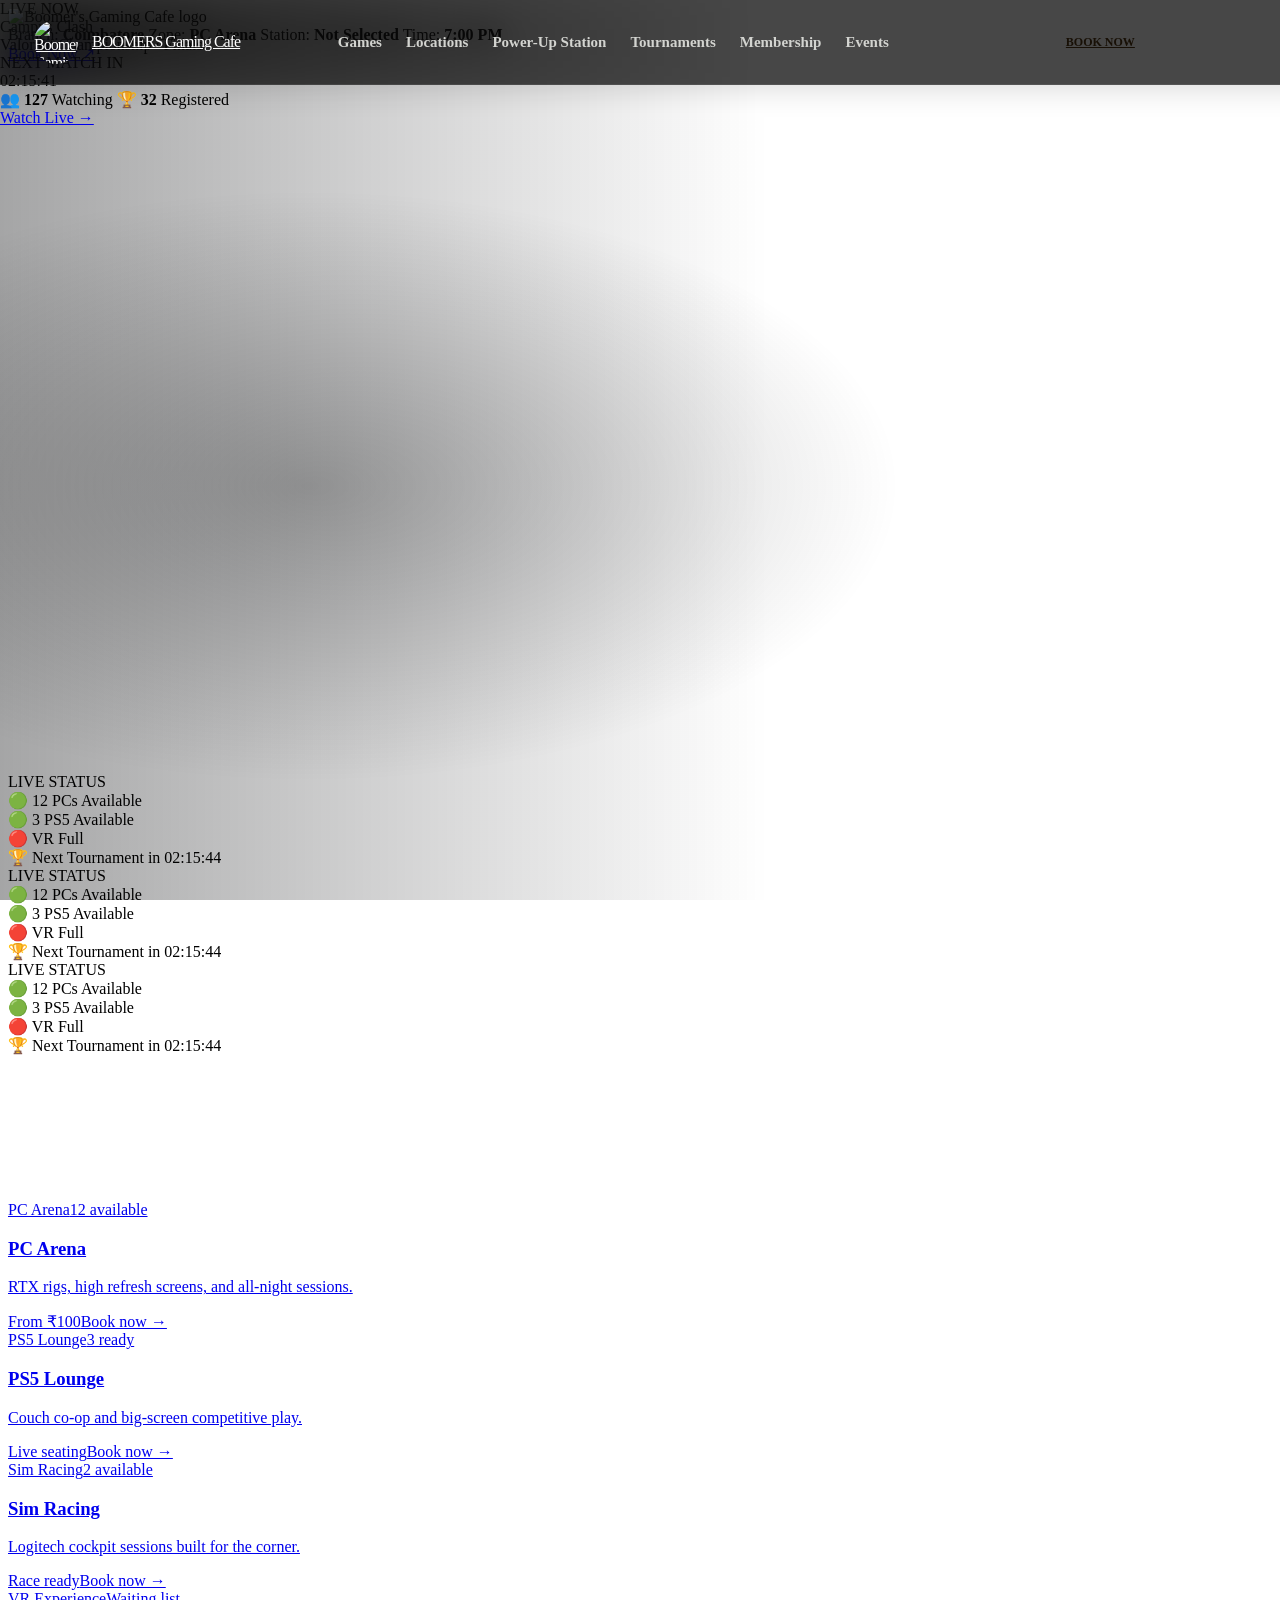
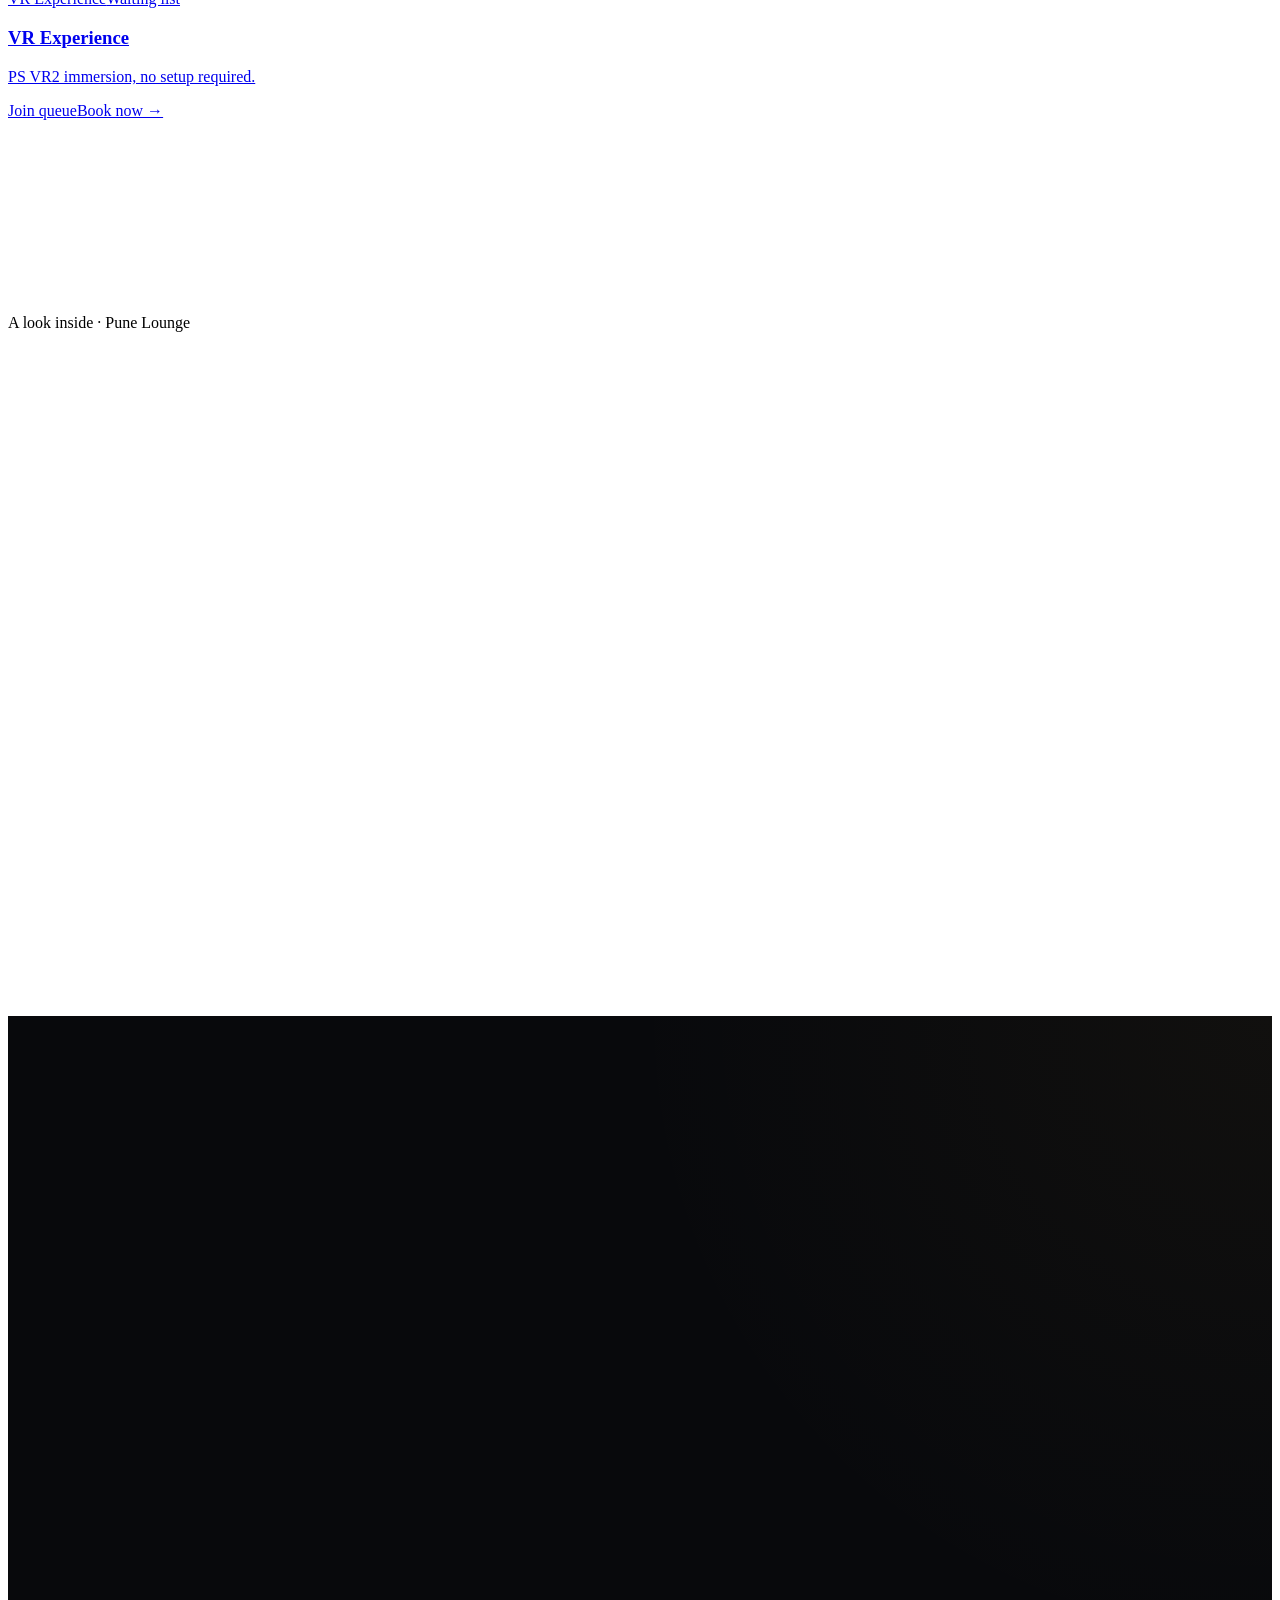
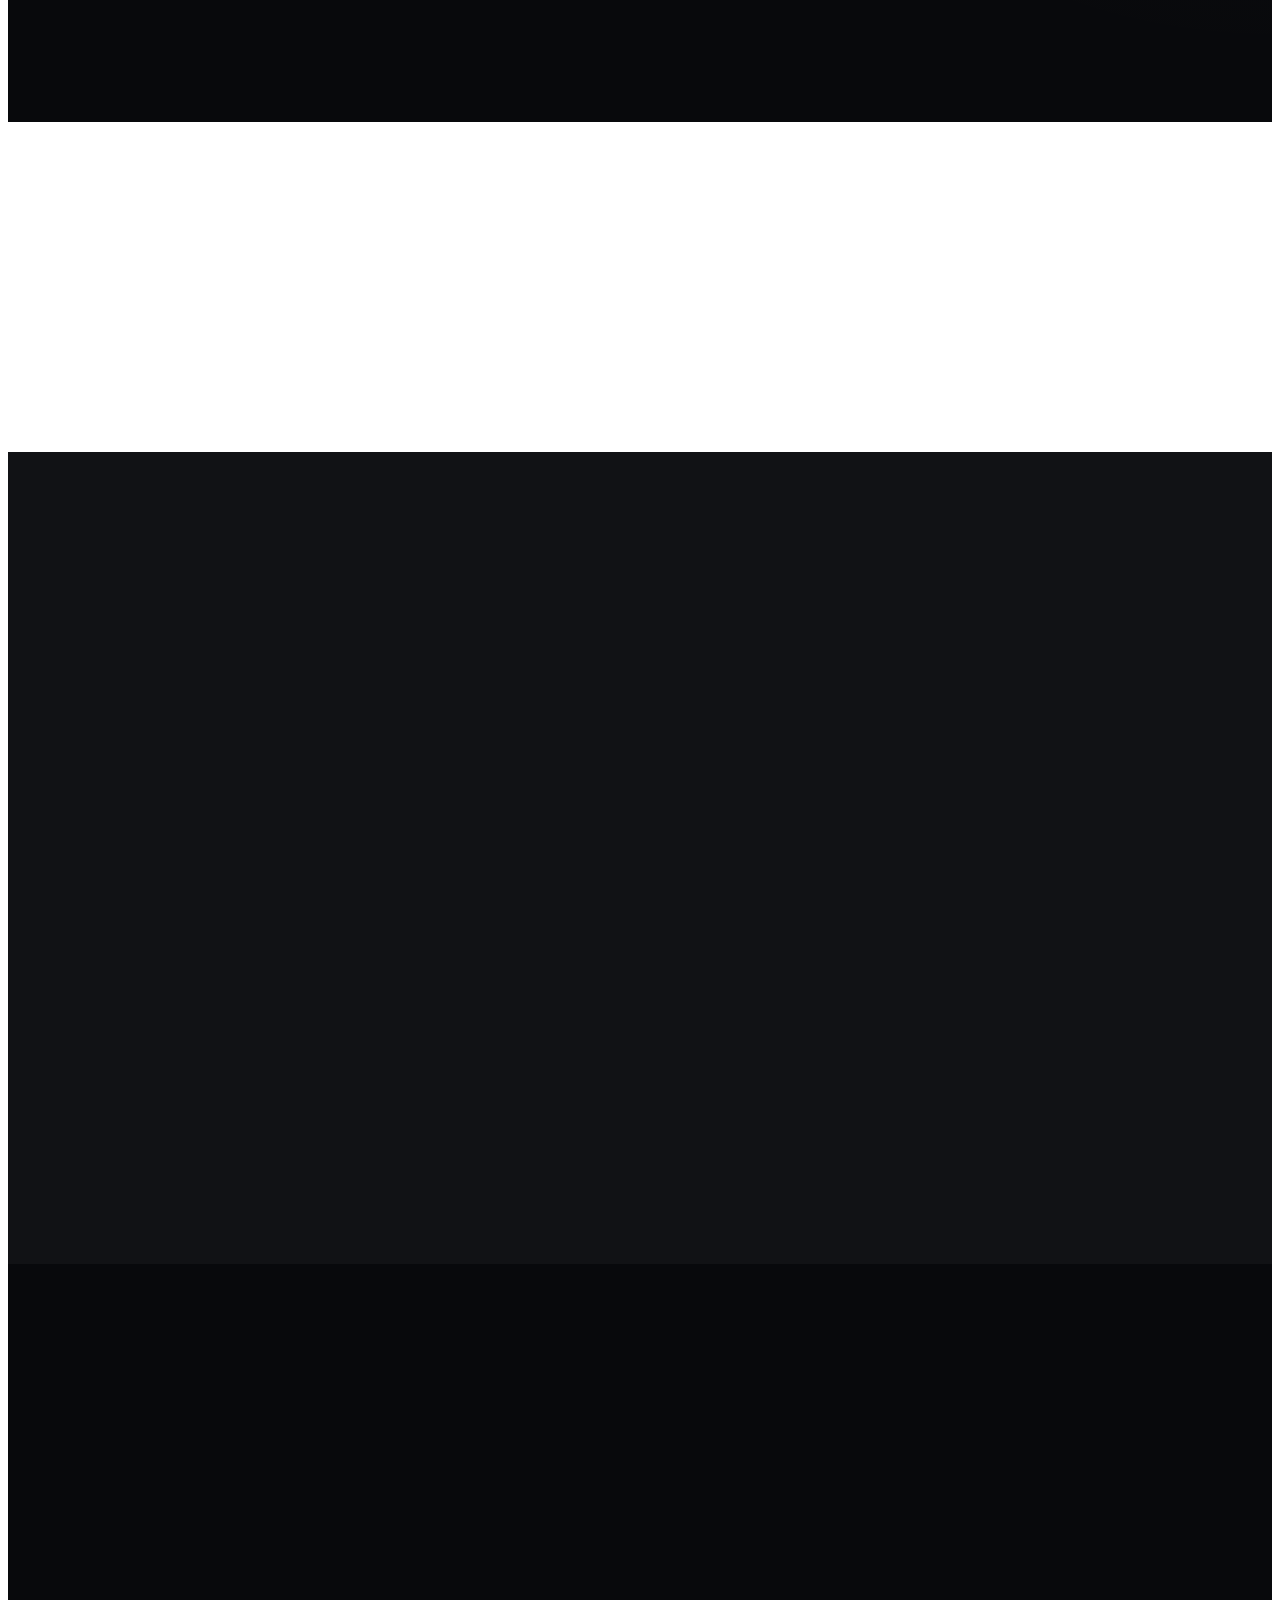
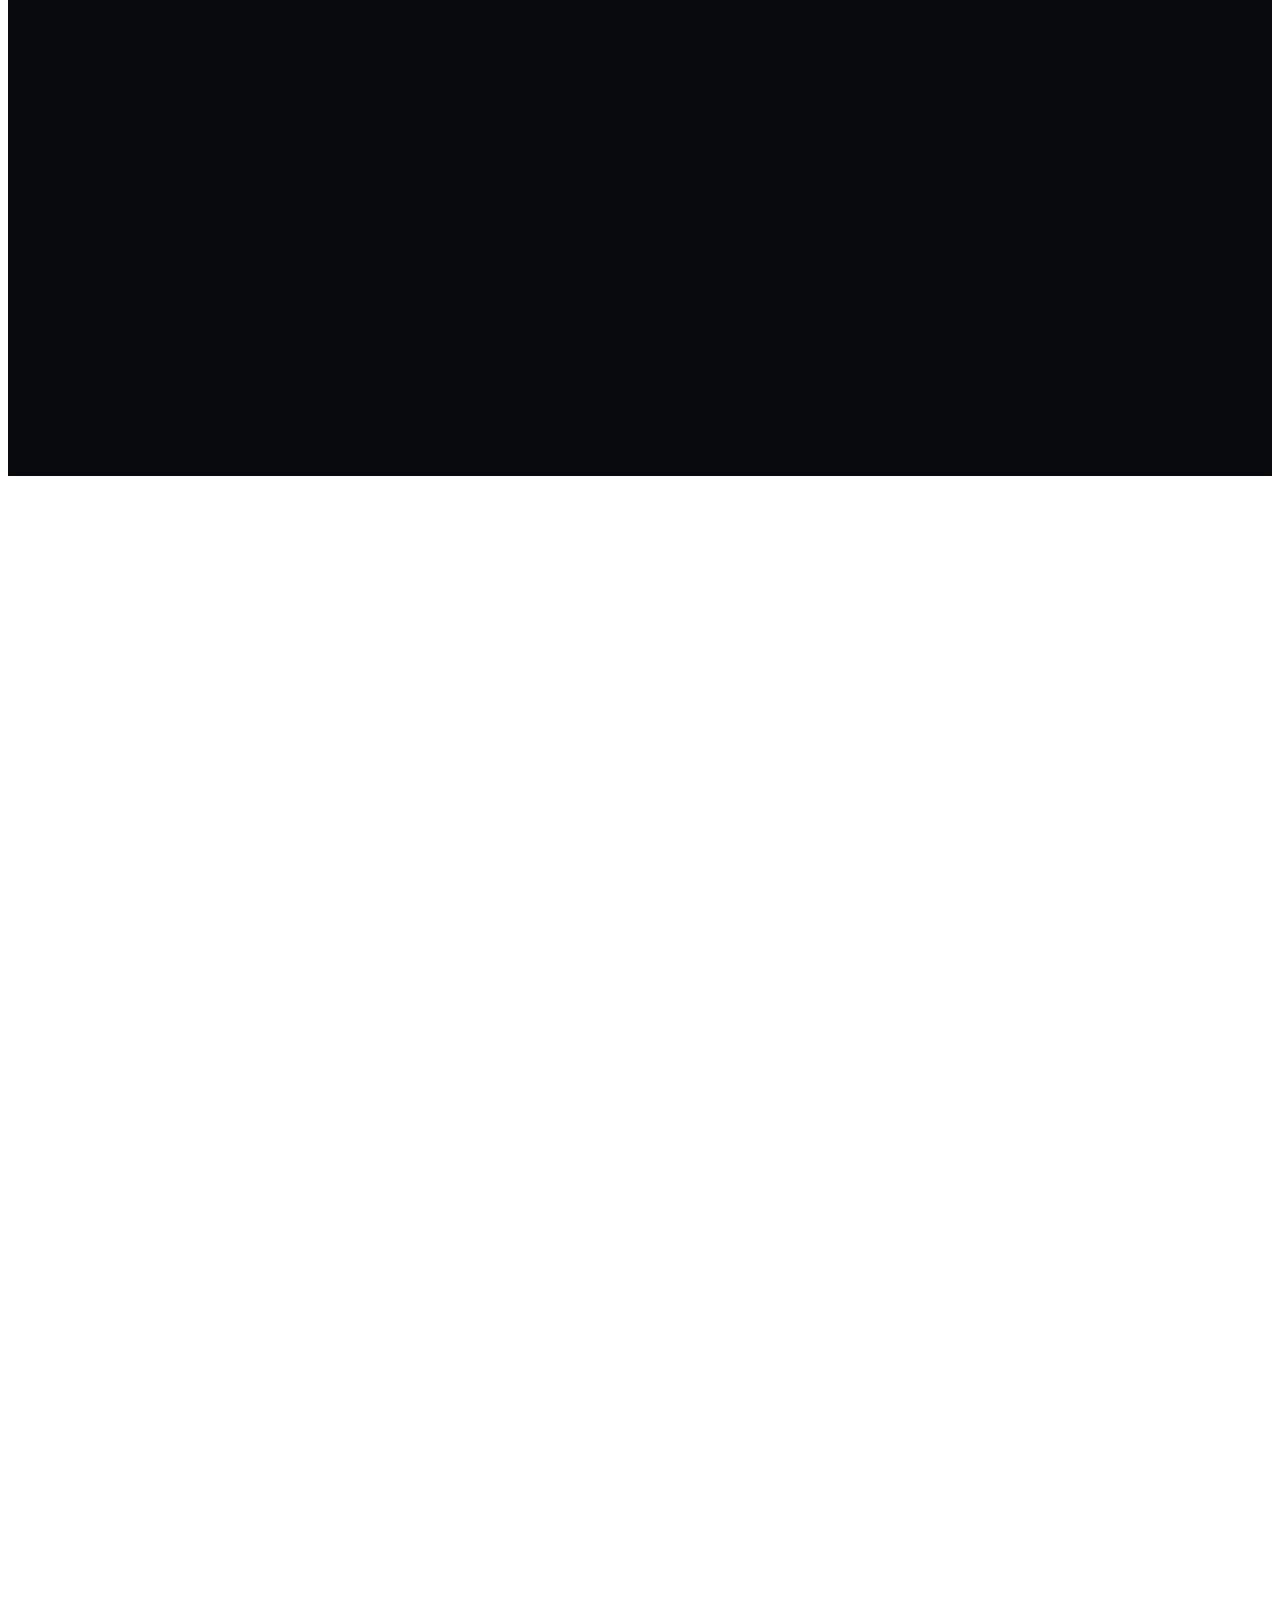
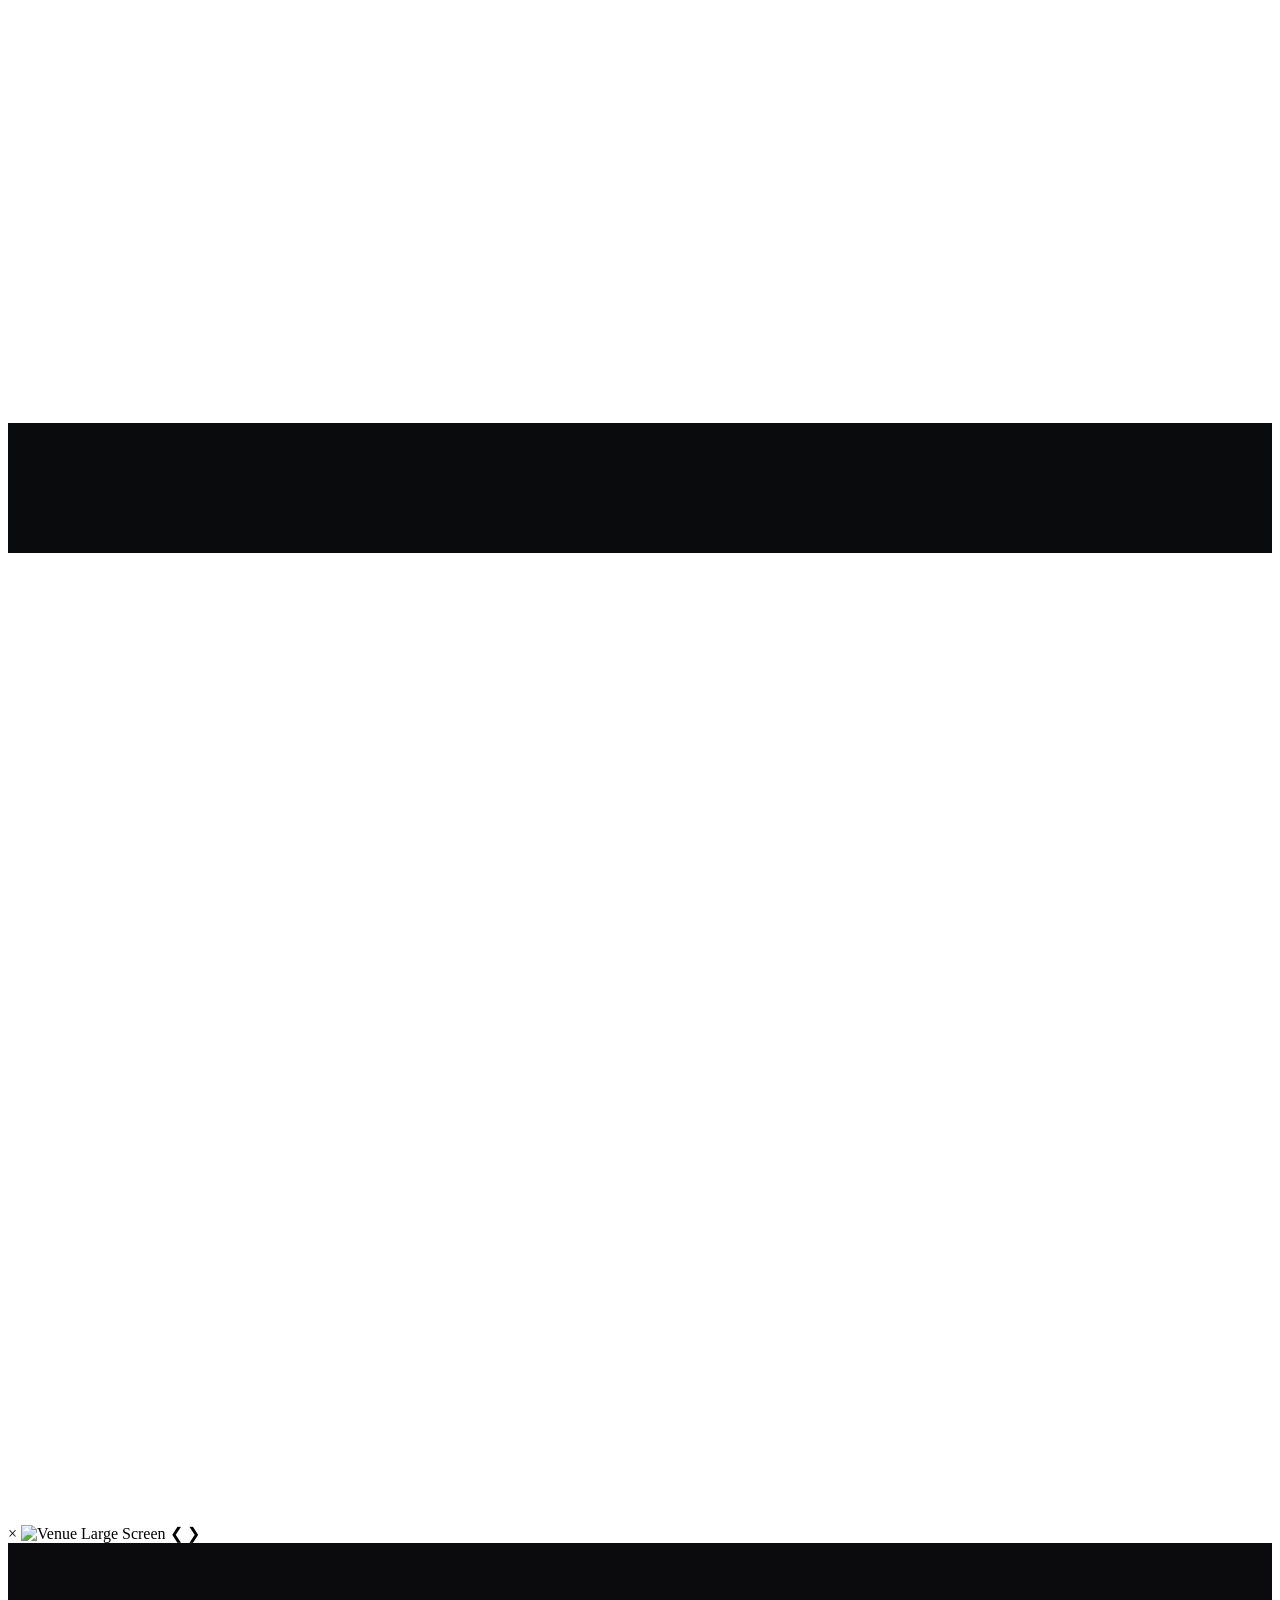
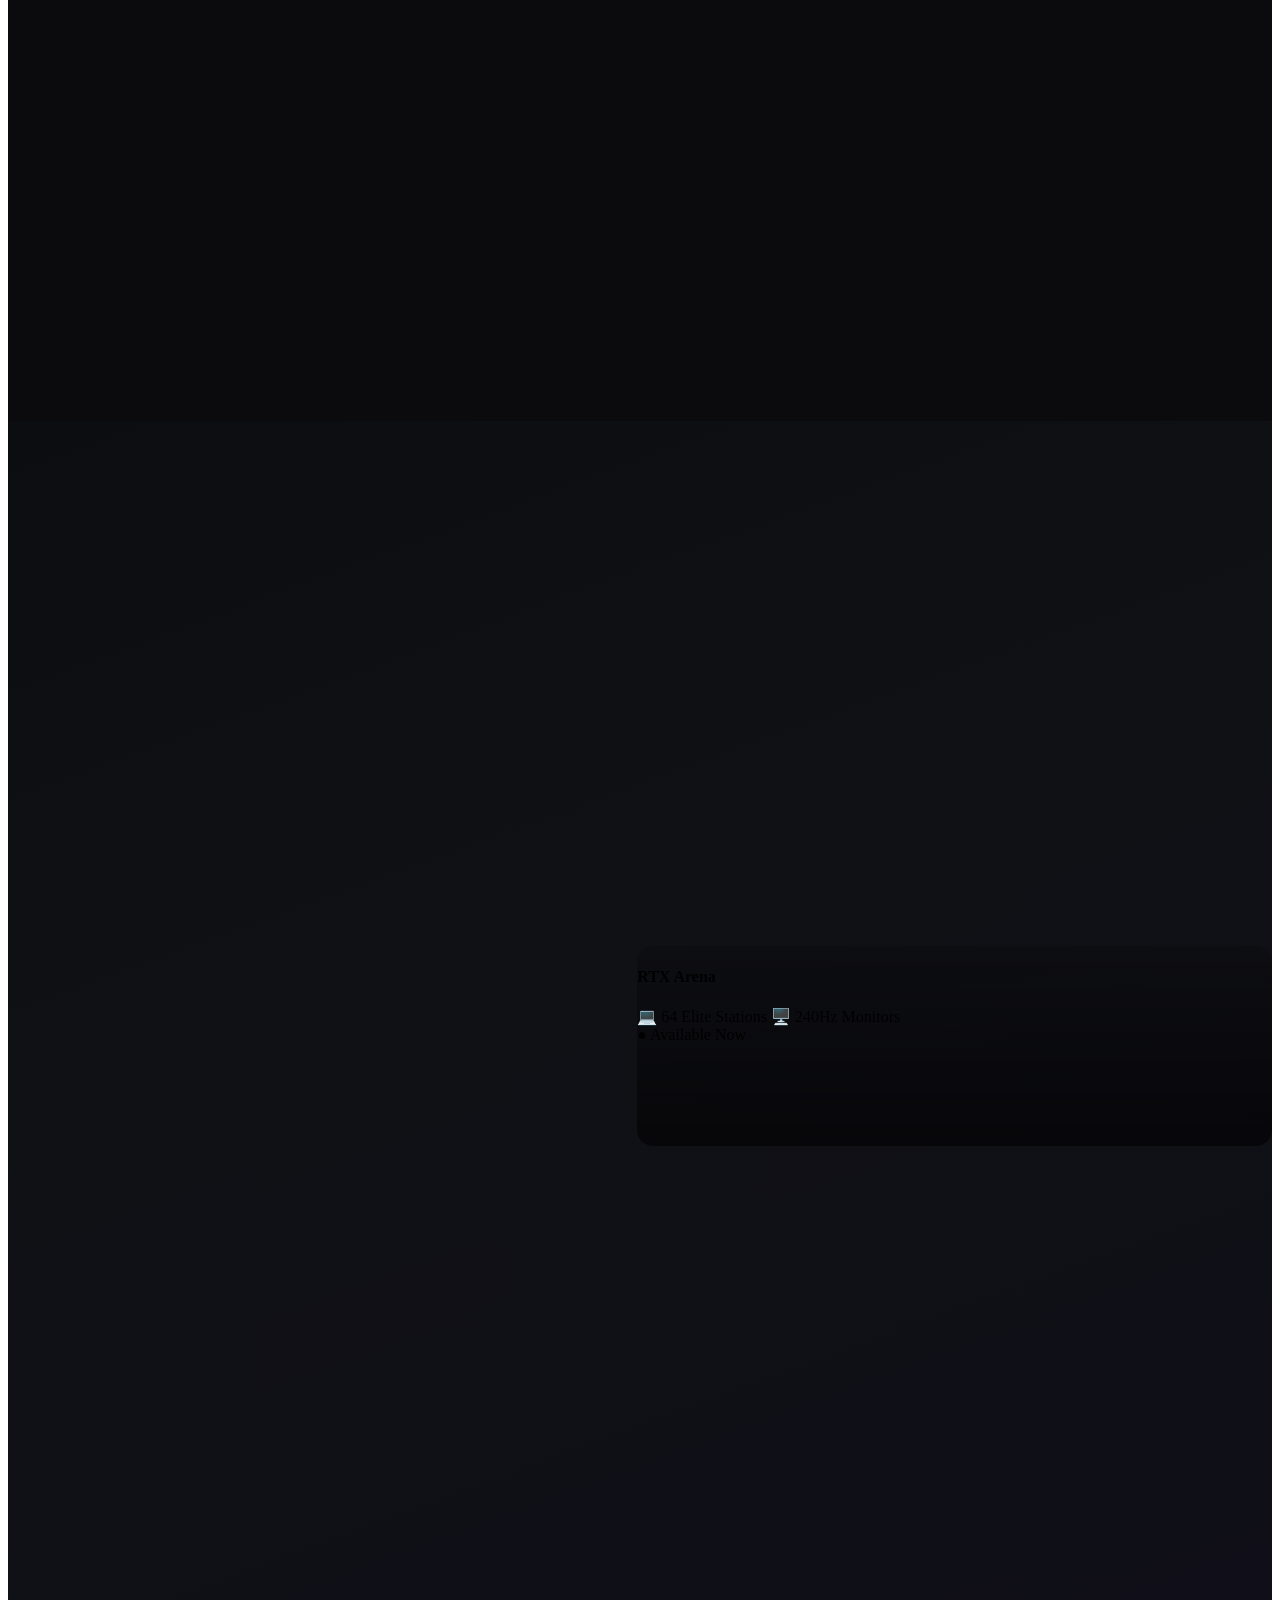
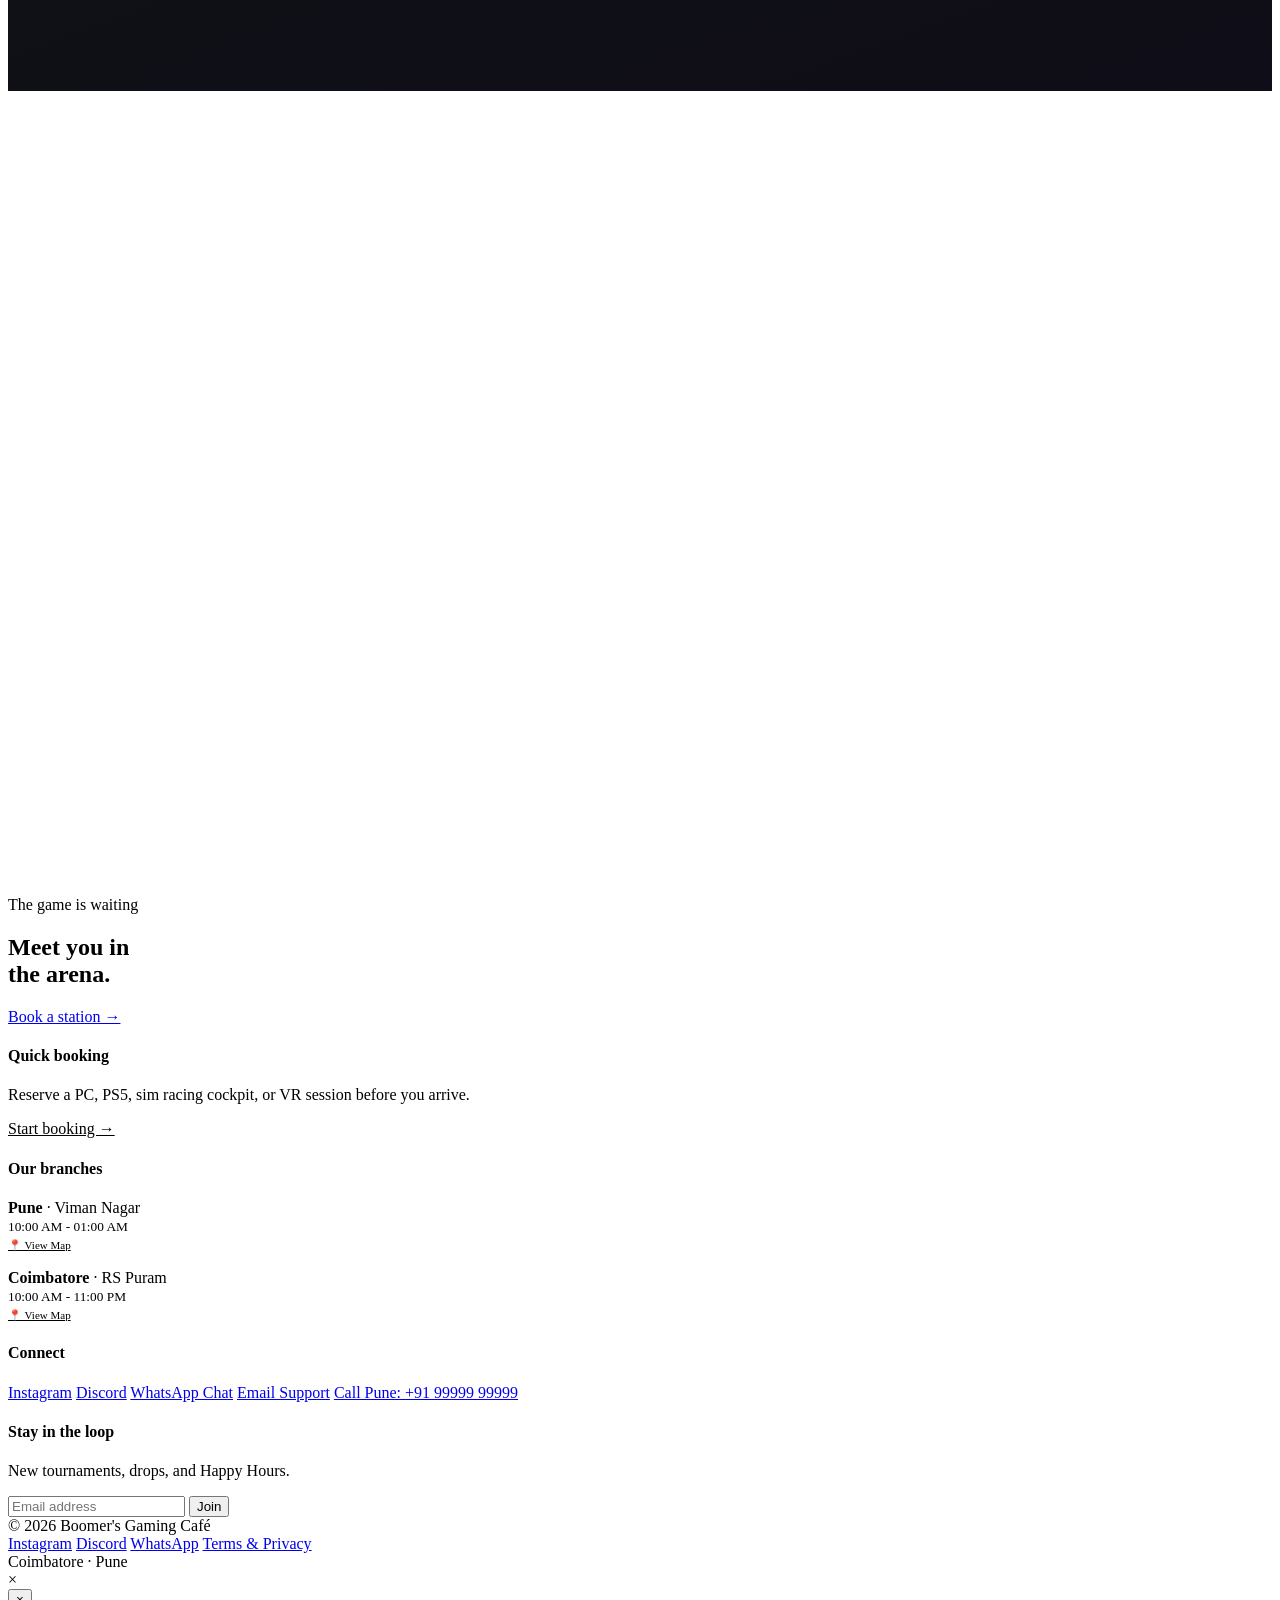
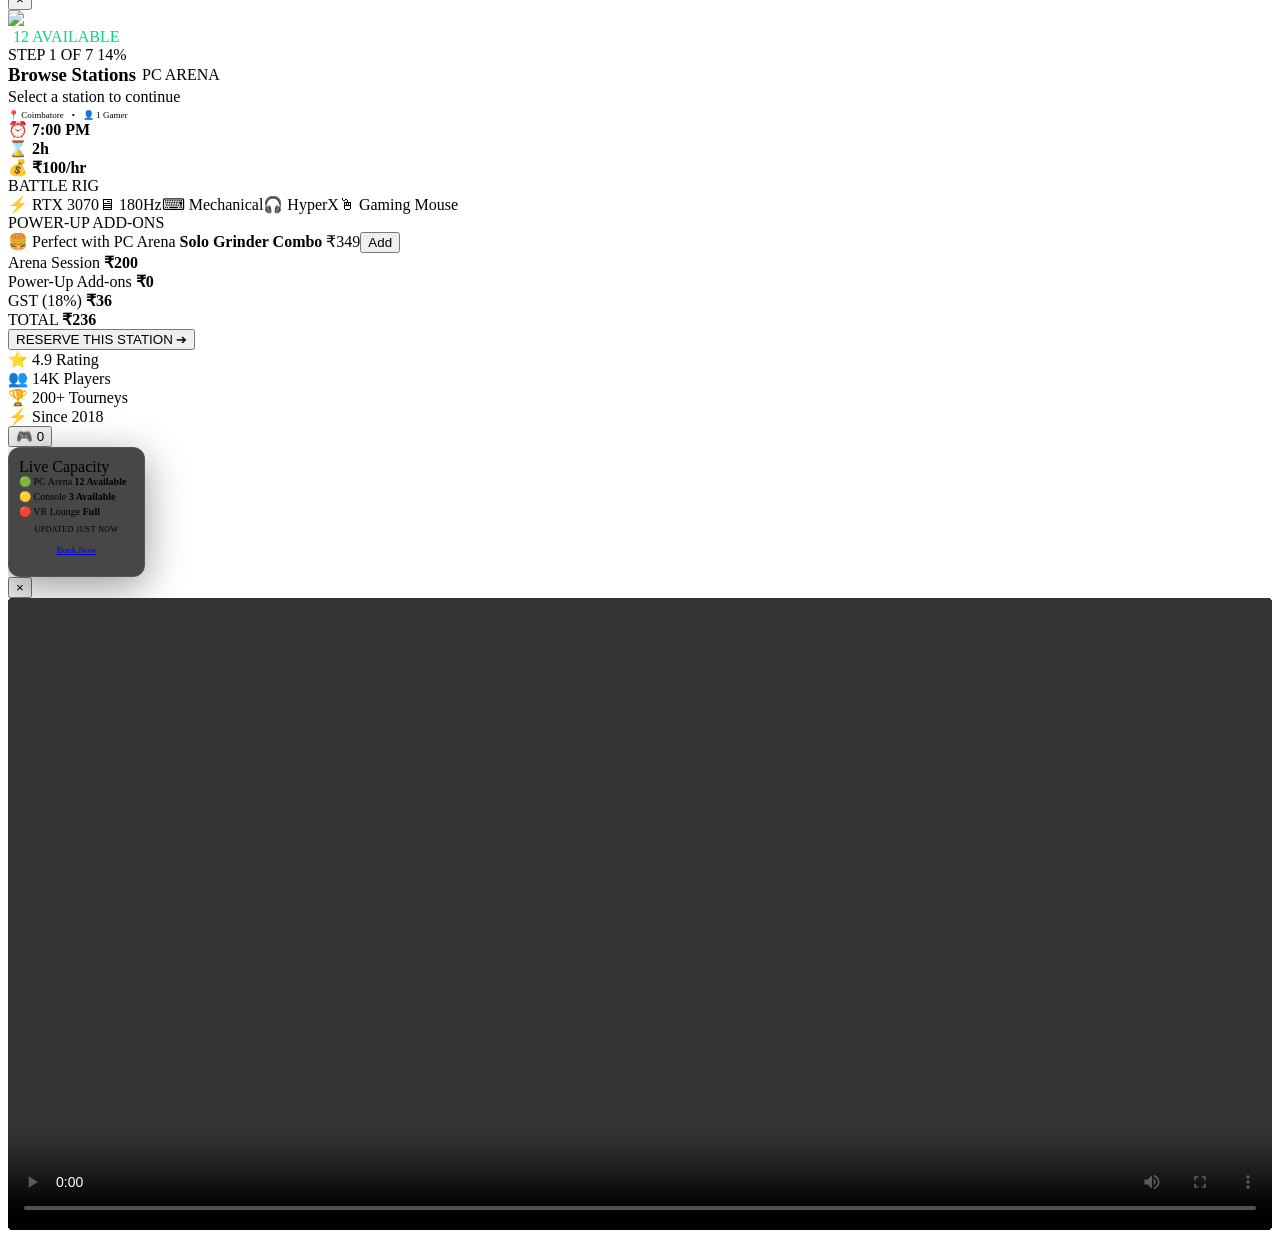
==== commit fe8d1f3f: "Refinement: complete UI/UX polish, addressing mobile modal carousel, header heights, category chips " ====
--- a/boomers-gaming-cafe/index.html
+++ b/boomers-gaming-cafe/index.html
@@ -372,12 +372,12 @@
             <h1 class="display" style="font-size: 52px; line-height: 0.95; margin-bottom: 20px;">Find your<br><span>next loadout.</span></h1>
             <p class="section-intro" style="margin-bottom: 30px;">Select from BGC's gourmet kitchen loadouts. Real gaming setup snacks, thick potion milkshakes, and squad combo boxes prepared to keep you in the queue.</p>
             
-            <!-- Menu Features -->
-            <div style="display: grid; grid-template-columns: repeat(2, 1fr); gap: 16px; font-family: var(--mono); font-size: 11px; text-transform: uppercase;">
-              <div style="display:flex; align-items:center; gap:8px;">⭐ Best Sellers</div>
-              <div style="display:flex; align-items:center; gap:8px;">🍳 Freshly Prepared</div>
-              <div style="display:flex; align-items:center; gap:8px;">🎁 Gaming Combos</div>
-              <div style="display:flex; align-items:center; gap:8px;">🎮 Order While Gaming</div>
+            <!-- Premium Feature Chips (matching menu.html) -->
+            <div style="display: flex; flex-wrap: wrap; gap: 12px; margin-top: 6px;">
+              <div style="display:inline-flex; align-items:center; gap:8px; background:rgba(255,255,255,0.03); border:1px solid rgba(255,255,255,0.08); border-radius:12px; padding:10px 18px; font-size:13px; font-weight:600; color:#fff; transition:all 0.3s cubic-bezier(0.16,1,0.3,1); cursor:default;" onmouseover="this.style.borderColor='#F5C64D';this.style.boxShadow='0 0 15px rgba(245,198,77,0.15)';this.style.transform='translateY(-2px)'" onmouseout="this.style.borderColor='rgba(255,255,255,0.08)';this.style.boxShadow='none';this.style.transform='none'"><span>⭐</span> Best Sellers</div>
+              <div style="display:inline-flex; align-items:center; gap:8px; background:rgba(255,255,255,0.03); border:1px solid rgba(255,255,255,0.08); border-radius:12px; padding:10px 18px; font-size:13px; font-weight:600; color:#fff; transition:all 0.3s cubic-bezier(0.16,1,0.3,1); cursor:default;" onmouseover="this.style.borderColor='#F5C64D';this.style.boxShadow='0 0 15px rgba(245,198,77,0.15)';this.style.transform='translateY(-2px)'" onmouseout="this.style.borderColor='rgba(255,255,255,0.08)';this.style.boxShadow='none';this.style.transform='none'"><span>🎮</span> Order While Gaming</div>
+              <div style="display:inline-flex; align-items:center; gap:8px; background:rgba(255,255,255,0.03); border:1px solid rgba(255,255,255,0.08); border-radius:12px; padding:10px 18px; font-size:13px; font-weight:600; color:#fff; transition:all 0.3s cubic-bezier(0.16,1,0.3,1); cursor:default;" onmouseover="this.style.borderColor='#F5C64D';this.style.boxShadow='0 0 15px rgba(245,198,77,0.15)';this.style.transform='translateY(-2px)'" onmouseout="this.style.borderColor='rgba(255,255,255,0.08)';this.style.boxShadow='none';this.style.transform='none'"><span>🎁</span> Gaming Combos</div>
+              <div style="display:inline-flex; align-items:center; gap:8px; background:rgba(255,255,255,0.03); border:1px solid rgba(255,255,255,0.08); border-radius:12px; padding:10px 18px; font-size:13px; font-weight:600; color:#fff; transition:all 0.3s cubic-bezier(0.16,1,0.3,1); cursor:default;" onmouseover="this.style.borderColor='#F5C64D';this.style.boxShadow='0 0 15px rgba(245,198,77,0.15)';this.style.transform='translateY(-2px)'" onmouseout="this.style.borderColor='rgba(255,255,255,0.08)';this.style.boxShadow='none';this.style.transform='none'"><span>🥤</span> Freshly Prepared</div>
             </div>
           </div>
           
--- a/boomers-gaming-cafe/assets/css/responsive.css
+++ b/boomers-gaming-cafe/assets/css/responsive.css
@@ -1,6 +1,11 @@
 /* Hide mobile overlay by default on desktop viewports */
 .mobile-menu-overlay {
   display: none;
+}
+
+html, body {
+  overflow-x: hidden !important;
+  max-width: 100% !important;
 }
 
 @media (max-width: 800px) {
@@ -11,12 +16,22 @@
     right: 0 !important;
     border-radius: 0 !important;
     padding: 0 20px !important;
-    height: 66px;
-  }
-  
+    height: 66px !important;
+    display: flex !important;
+    align-items: center !important;
+    justify-content: space-between !important;
+  }
+  
+  .brand {
+    display: inline-flex !important;
+    align-items: center !important;
+    font-size: 14px !important;
+    gap: 8px !important;
+  }
+
   .brand-mark {
-    width: 32px;
-    height: 32px;
+    width: 32px !important;
+    height: 32px !important;
   }
   
   .nav-links {
@@ -608,35 +623,54 @@
     height: 22px !important;
   }
 
-  /* Reviews & Testimonials Carousel Swiping */
+  /* Reviews & Testimonials: Polished Desktop adaptation */
   .reviews-slider-wrap {
-    overflow-x: auto !important;
-    scroll-snap-type: x mandatory;
-    scrollbar-width: none;
-    -webkit-overflow-scrolling: touch;
-  }
-  
-  .reviews-slider-wrap::-webkit-scrollbar {
-    display: none;
-  }
-
+    overflow: hidden !important;
+    min-height: auto !important;
+    margin-top: 24px !important;
+    border-top: 1px solid rgba(255,255,255,0.08) !important;
+  }
+  
   .reviews-track {
     display: flex !important;
-    transform: none !important; /* Deactivates javascript horizontal translations */
+    transition: transform 0.5s cubic-bezier(0.16, 1, 0.3, 1) !important;
+    will-change: transform !important;
+    gap: 0 !important; /* No gap between slides for perfect 100% translations */
+    overflow-x: visible !important;
   }
 
   .review-slide {
-    flex: 0 0 88% !important;
-    scroll-snap-align: start;
-    margin-right: 16px;
-    background: rgba(255, 255, 255, 0.02);
-    border: 1px solid rgba(255, 255, 255, 0.06);
-    padding: 20px !important;
-    border-radius: 18px;
+    flex: 0 0 100% !important;
+    padding: 24px 16px !important;
+    background: rgba(20, 21, 25, 0.6) !important;
+    border: 1px solid rgba(255, 255, 255, 0.08) !important;
+    border-radius: 16px !important;
+    min-height: 150px !important;
+    box-shadow: 0 10px 30px rgba(0, 0, 0, 0.2) !important;
+    display: flex !important;
+    flex-direction: column !important;
+    justify-content: center !important;
+    box-sizing: border-box !important;
   }
 
   .reviews-nav {
-    display: none !important;
+    display: flex !important;
+    justify-content: center !important;
+    gap: 8px !important;
+    margin-top: 16px !important;
+  }
+  
+  .review-dot {
+    width: 6px !important;
+    height: 6px !important;
+    border-radius: 50% !important;
+    background: rgba(255, 255, 255, 0.2) !important;
+    transition: all 0.3s ease !important;
+    display: inline-block !important;
+  }
+  .review-dot.active {
+    background: #efbd4e !important;
+    transform: scale(1.3) !important;
   }
 
   /* Gallery Masonry to Swipe Carousel */
@@ -764,11 +798,13 @@
   .cafe-tabs {
     display: flex !important;
     overflow-x: auto !important;
+    scroll-snap-type: x mandatory !important;
     scrollbar-width: none !important;
     -webkit-overflow-scrolling: touch !important;
     white-space: nowrap !important;
-    gap: 8px !important;
-    padding-bottom: 8px !important;
+    gap: 10px !important;
+    padding: 10px 16px !important; /* Edge padding */
+    margin: 0 -16px !important; /* Counteract padding to extend full-width */
     border-bottom: 1px solid rgba(255, 255, 255, 0.05) !important;
   }
   .cafe-tabs::-webkit-scrollbar {
@@ -776,6 +812,7 @@
   }
   .cafe-tab-btn {
     flex-shrink: 0 !important;
+    scroll-snap-align: start !important;
   }
 
   /* Library Grid Carousel scroll on mobile */
@@ -1016,7 +1053,7 @@
 
   /* Sticky menu shelf height tweak for mobile header */
   .sticky-menu-shelf {
-    top: 72px !important;
+    top: 66px !important; /* Align perfectly with the 66px mobile navbar */
     padding-top: 10px !important;
     padding-bottom: 6px !important;
     margin-bottom: 16px !important;
@@ -1997,9 +2034,11 @@
   font-weight: 500 !important;
   font-size: 14px !important;
   height: 52px !important;
-  padding-left: 20px !important;
-  padding-right: 75px !important;
+  padding-left: 52px !important; /* Spacious left padding for search icon */
+  padding-right: 52px !important; /* Spacious right padding for filter icon */
   transition: all 0.3s cubic-bezier(0.4, 0, 0.2, 1) !important;
+  width: 100% !important;
+  box-sizing: border-box !important;
 }
 #foodSearchInput::placeholder {
   color: rgba(255, 255, 255, 0.4) !important;
@@ -2697,6 +2736,14 @@
     color: #100d0a !important;
     opacity: 1 !important;
     display: inline-flex !important;
+    align-items: center !important;
+    justify-content: center !important;
+    height: 38px !important;
+    padding: 0 16px !important;
+    border-radius: 8px !important;
+    font-size: 11px !important;
+    font-weight: 700 !important;
+    align-self: center !important;
   }
 }
 
--- a/boomers-gaming-cafe/assets/css/mobile-audit.css
+++ b/boomers-gaming-cafe/assets/css/mobile-audit.css
@@ -516,13 +516,43 @@
     background: #08090C !important;
     border: none !important;
   }
-  .food-modal-media .modal-food-img {
+  .modal-image-carousel {
+    display: flex !important;
     width: 100% !important;
     height: 100% !important;
-    object-fit: cover !important;
-    display: block !important;
-    transition: transform 0.6s cubic-bezier(0.16, 1, 0.3, 1) !important;
-    border-radius: 0 !important;
+    overflow-x: auto !important;
+    scroll-snap-type: x mandatory !important;
+    scrollbar-width: none !important;
+    -webkit-overflow-scrolling: touch !important;
+  }
+  .modal-image-carousel::-webkit-scrollbar {
+    display: none !important;
+  }
+  .carousel-slide {
+    flex: 0 0 100% !important;
+    width: 100% !important;
+    height: 100% !important;
+    scroll-snap-align: start !important;
+  }
+  .carousel-dots-indicator {
+    position: absolute;
+    bottom: 12px;
+    left: 50%;
+    transform: translateX(-50%);
+    display: flex;
+    gap: 6px;
+    z-index: 5;
+  }
+  .carousel-dots-indicator .dot {
+    width: 6px;
+    height: 6px;
+    border-radius: 50%;
+    background: rgba(255, 255, 255, 0.4);
+    transition: all 0.25s ease;
+  }
+  .carousel-dots-indicator .dot.active {
+    background: #efbd4e;
+    transform: scale(1.2);
   }
   .food-modal-media::after {
     content: '' !important;
@@ -621,17 +651,23 @@
     transform: scale(1.1) !important;
   }
 
-  /* 6. Modal Details Body (Scrollable area) */
+  /* 6. Modal Details Body (Scrollable area disabled to keep product info fixed on mobile) */
   .food-modal-body,
   .food-modal-details {
-    padding: 24px 20px calc(110px + env(safe-area-inset-bottom)) !important;
-    overflow-y: auto !important;
+    padding: 20px 20px calc(100px + env(safe-area-inset-bottom)) !important;
+    overflow-y: hidden !important; /* Fixed details layout */
     flex-grow: 1 !important;
     display: flex !important;
     flex-direction: column !important;
-    gap: 24px !important;
+    gap: 16px !important; /* Tighter gap to fit mobile viewports */
     scrollbar-width: none !important;
-    max-height: calc(90dvh - 250px) !important;
+    max-height: none !important;
+    height: auto !important;
+  }
+  
+  /* Hide dynamic extra sections on mobile to keep product details fixed on screen */
+  .modal-extra-section {
+    display: none !important;
   }
   .food-modal-body::-webkit-scrollbar,
   .food-modal-details::-webkit-scrollbar {
--- a/boomers-gaming-cafe/assets/css/desktop-polish.css
+++ b/boomers-gaming-cafe/assets/css/desktop-polish.css
@@ -145,5 +145,32 @@
     align-items: center !important;
     justify-content: center !important;
   }
+  .sticky-menu-shelf {
+    top: 84px !important; /* Align perfectly with the 84px PC navbar */
+  }
+  /* Desktop Search, Categories & Food Grid Proportions */
+  .search-wrap {
+    max-width: 800px !important;
+    margin-left: auto !important;
+    margin-right: auto !important;
+  }
+  .sticky-menu-shelf {
+    max-width: 1200px !important;
+    margin-left: auto !important;
+    margin-right: auto !important;
+    padding-left: 24px !important;
+    padding-right: 24px !important;
+  }
+  .menu-categories-row {
+    max-width: 1200px !important;
+    margin-left: auto !important;
+    margin-right: auto !important;
+    margin-top: 28px !important;
+    margin-bottom: 28px !important;
+  }
+  .menu-grid-view {
+    margin-top: 32px !important;
+    gap: 32px !important;
+  }
 }
 @media (prefers-reduced-motion:reduce) and (min-width:801px){.hero-media{animation:none!important}.cursor-glow{display:none!important}.magnetic{transform:none!important}}
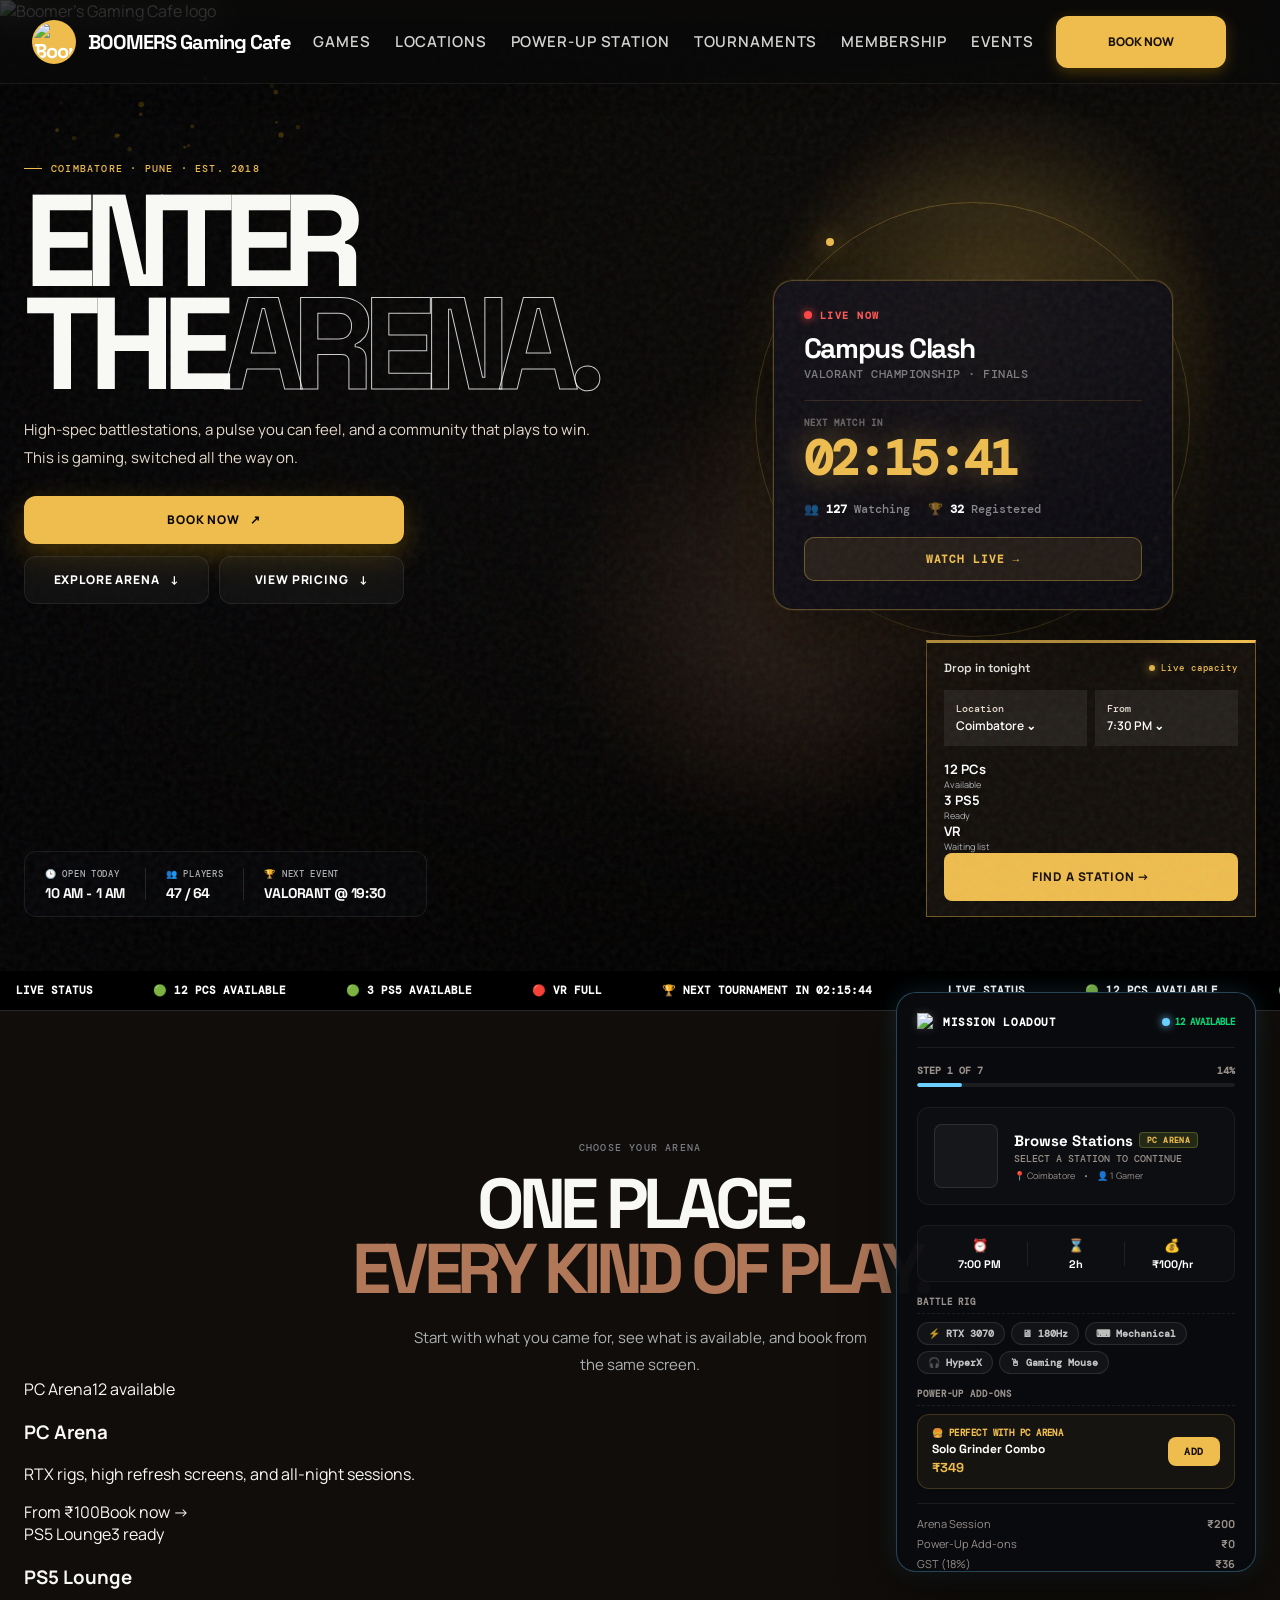
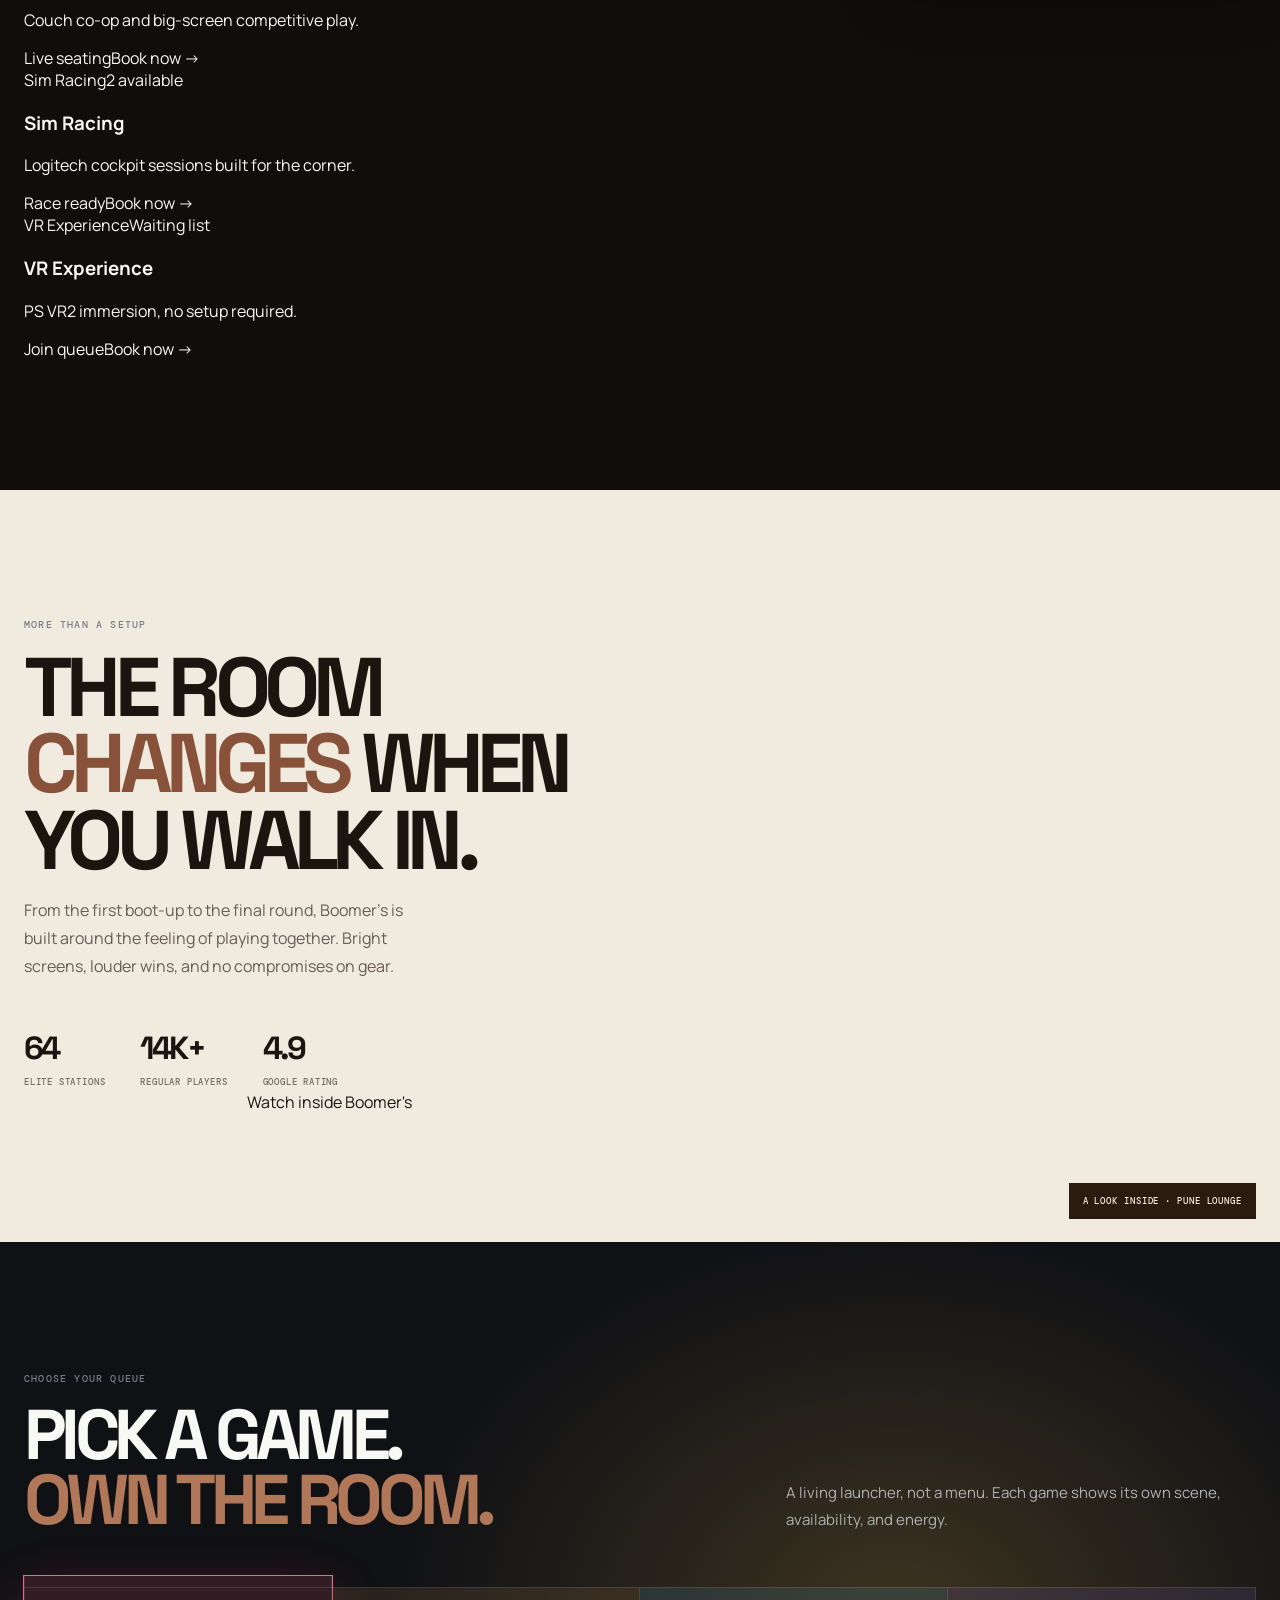
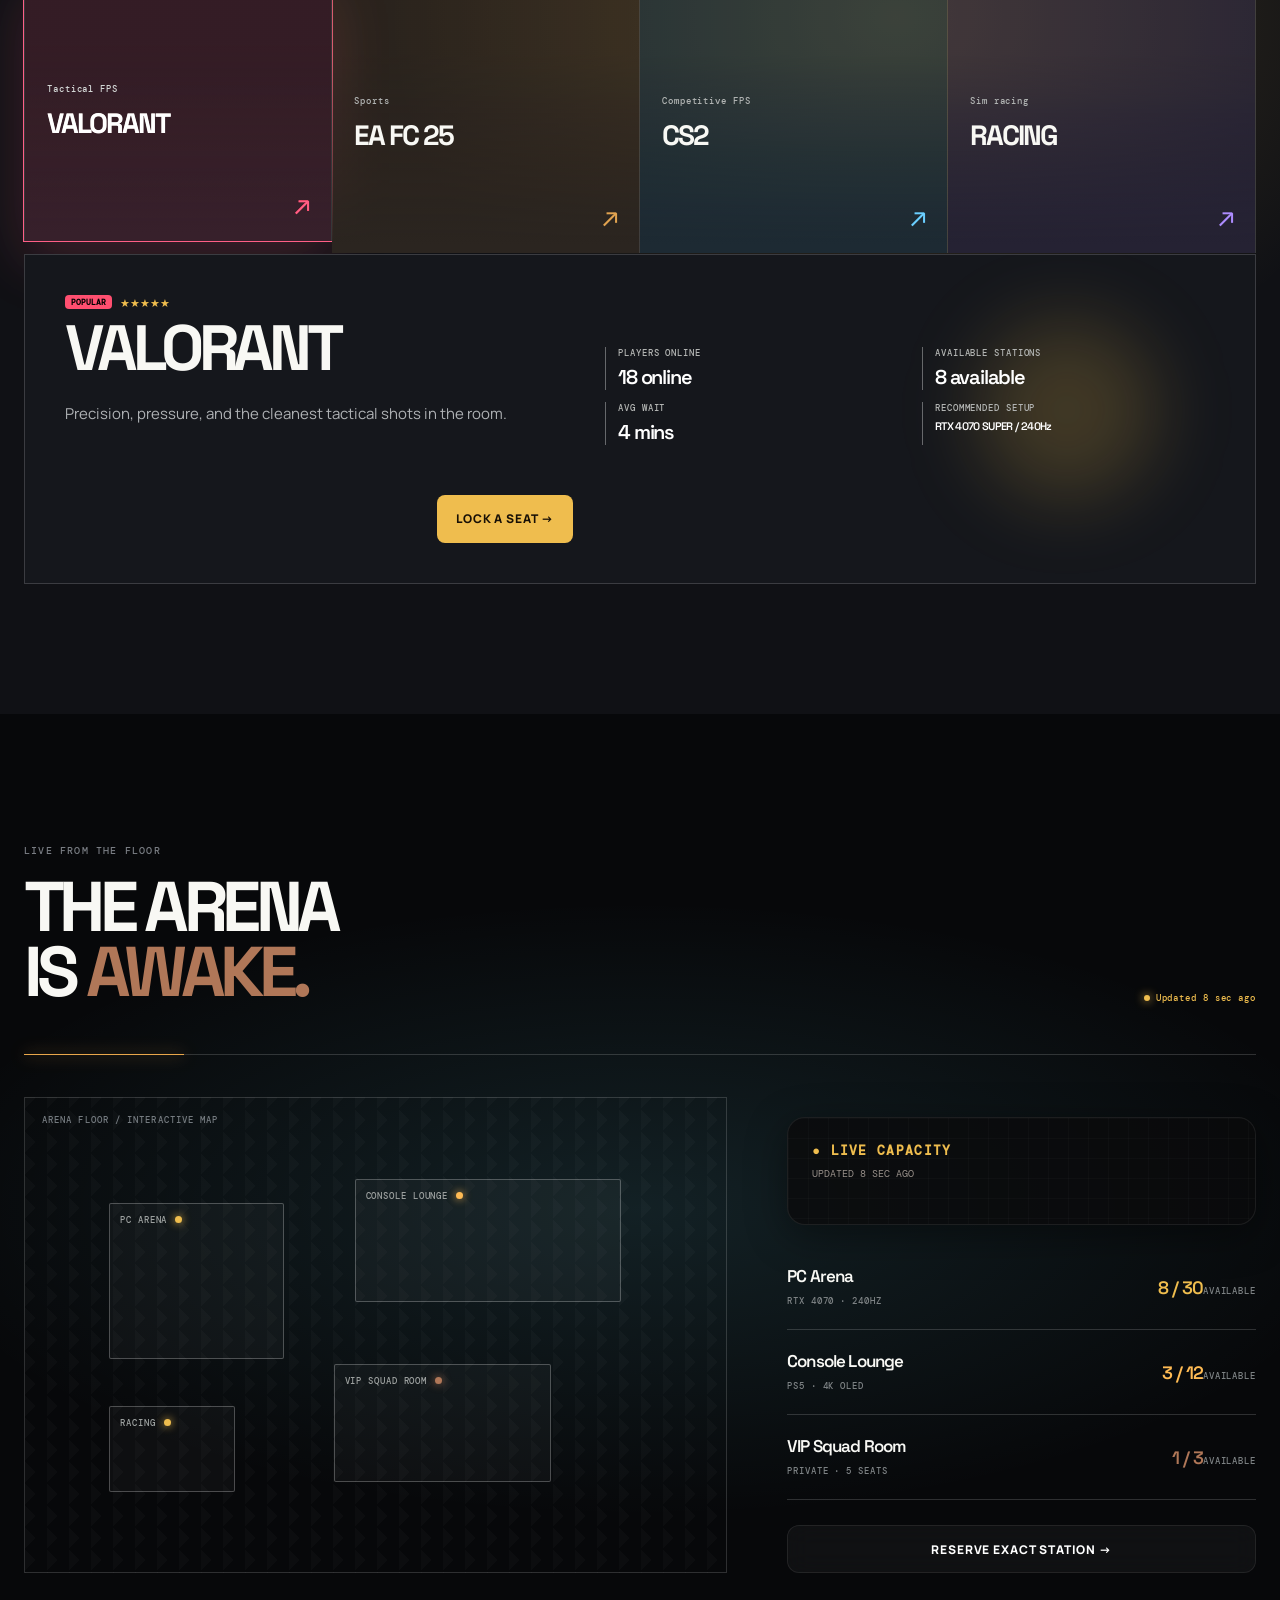
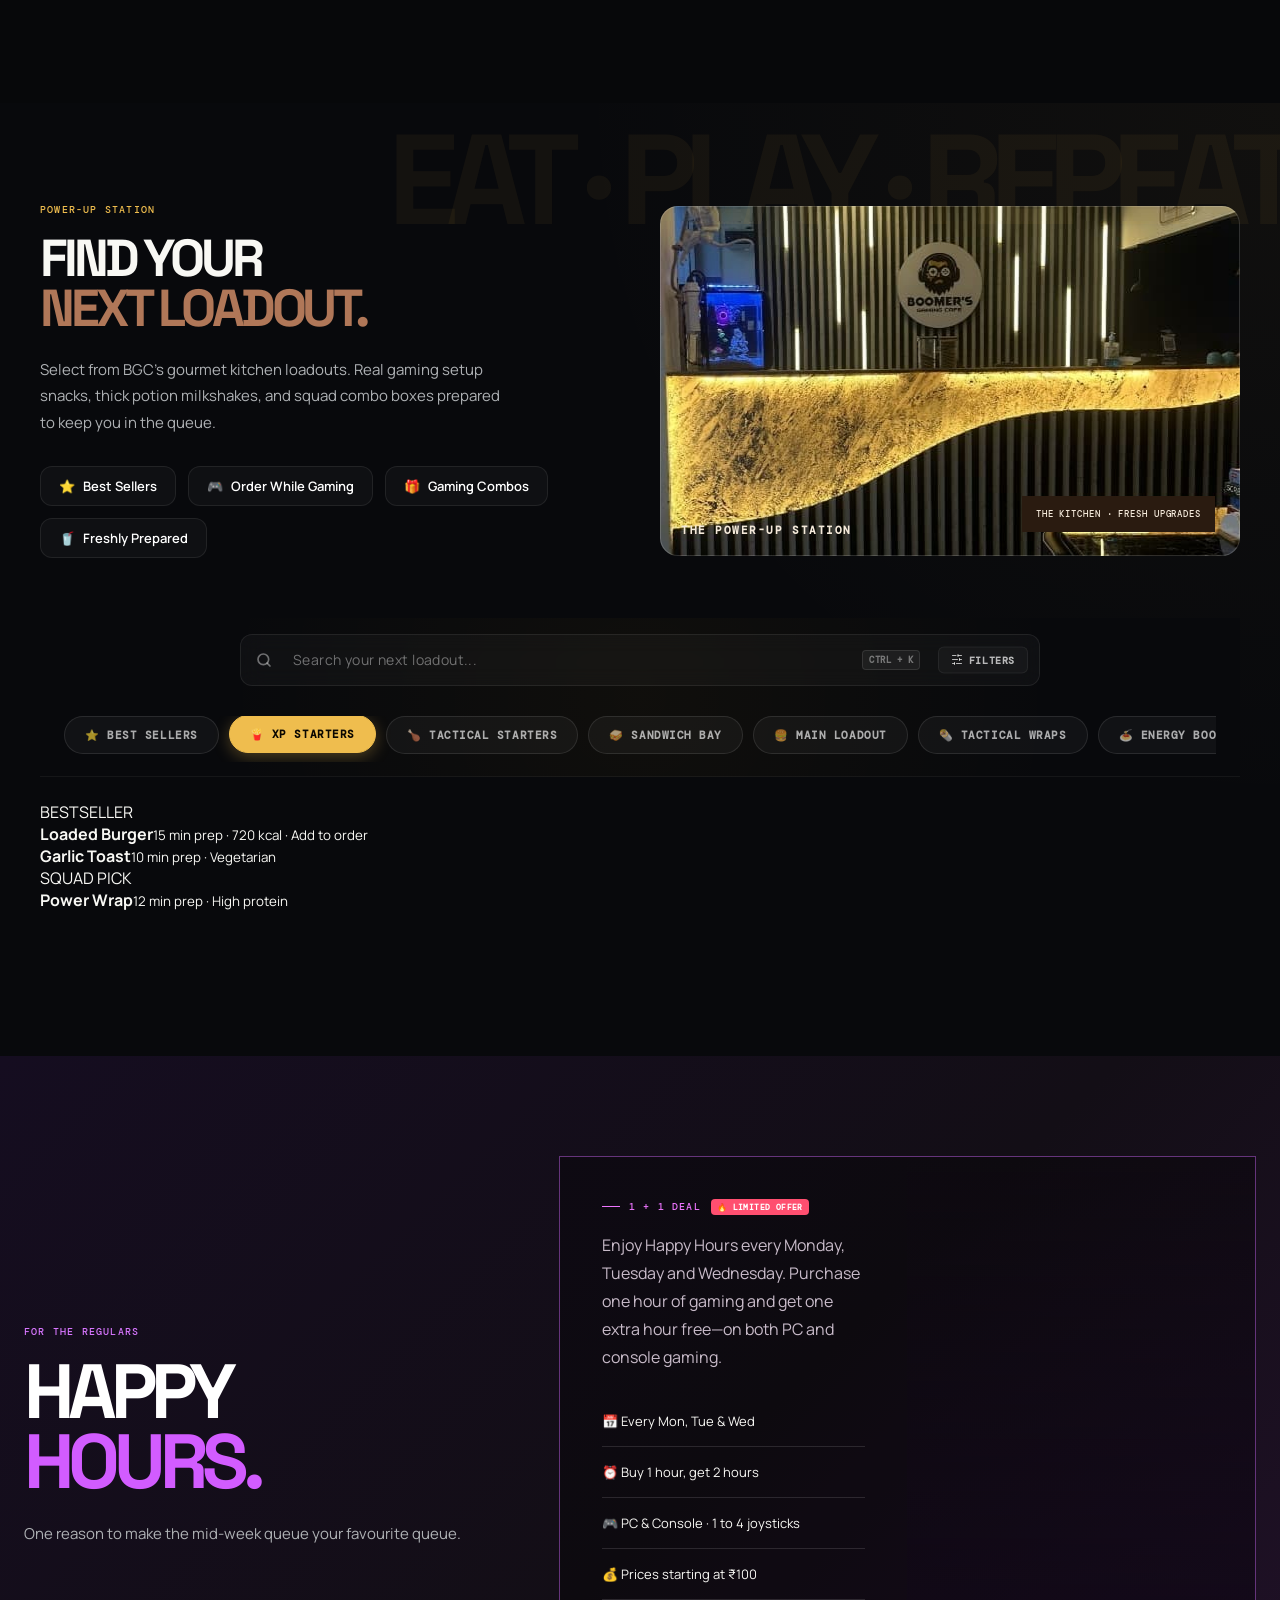
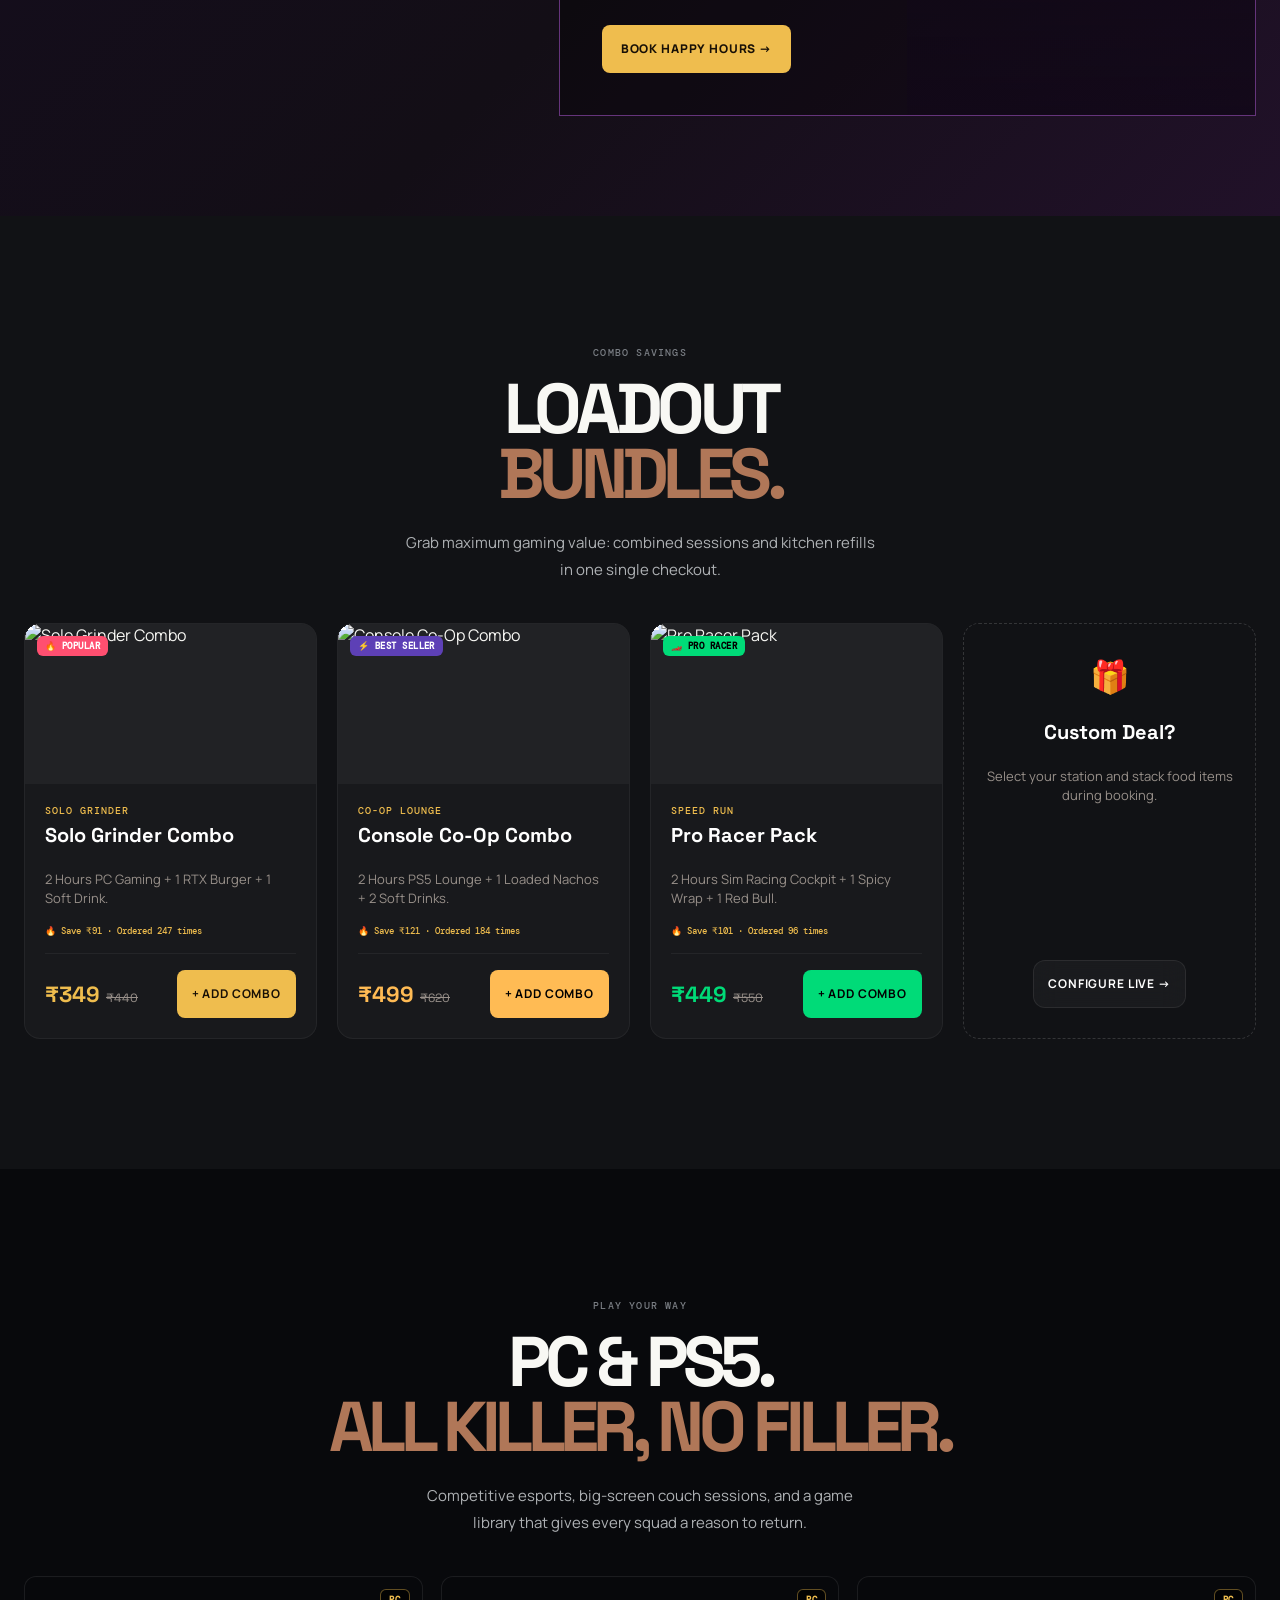
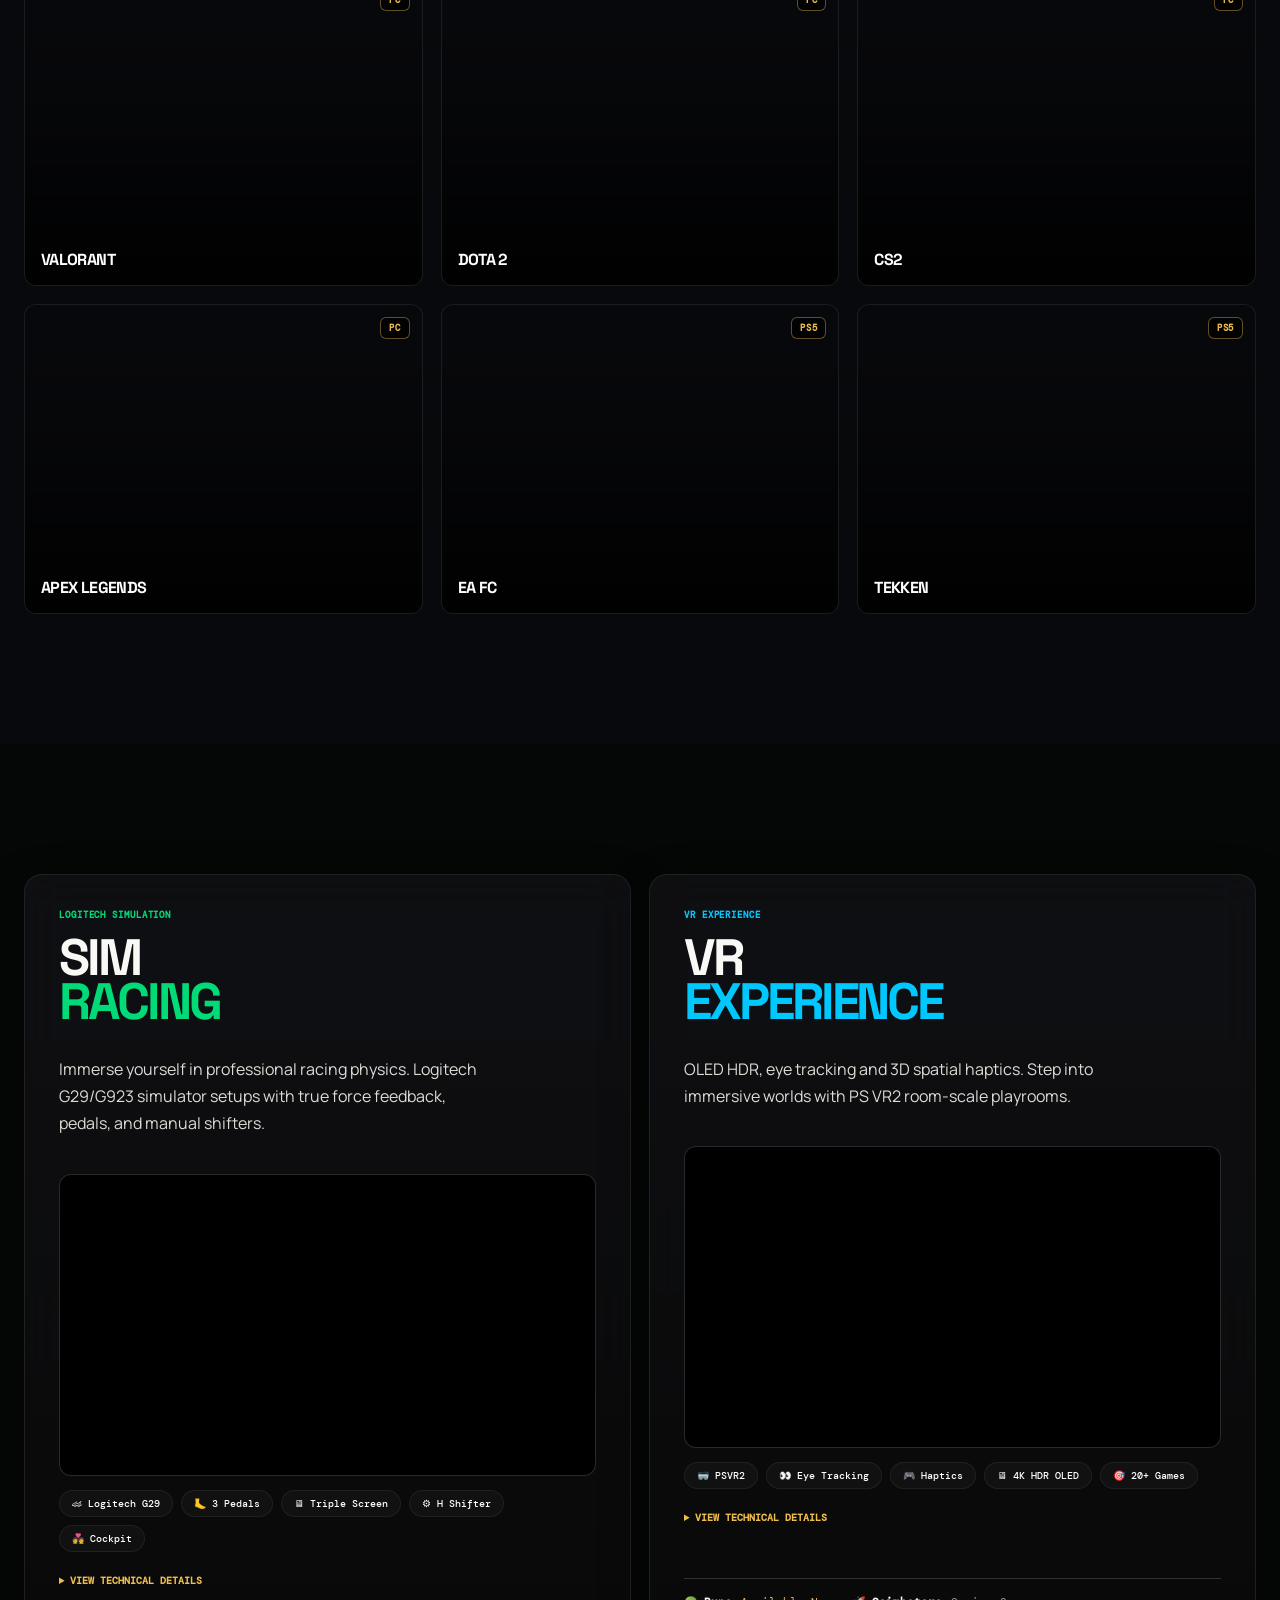
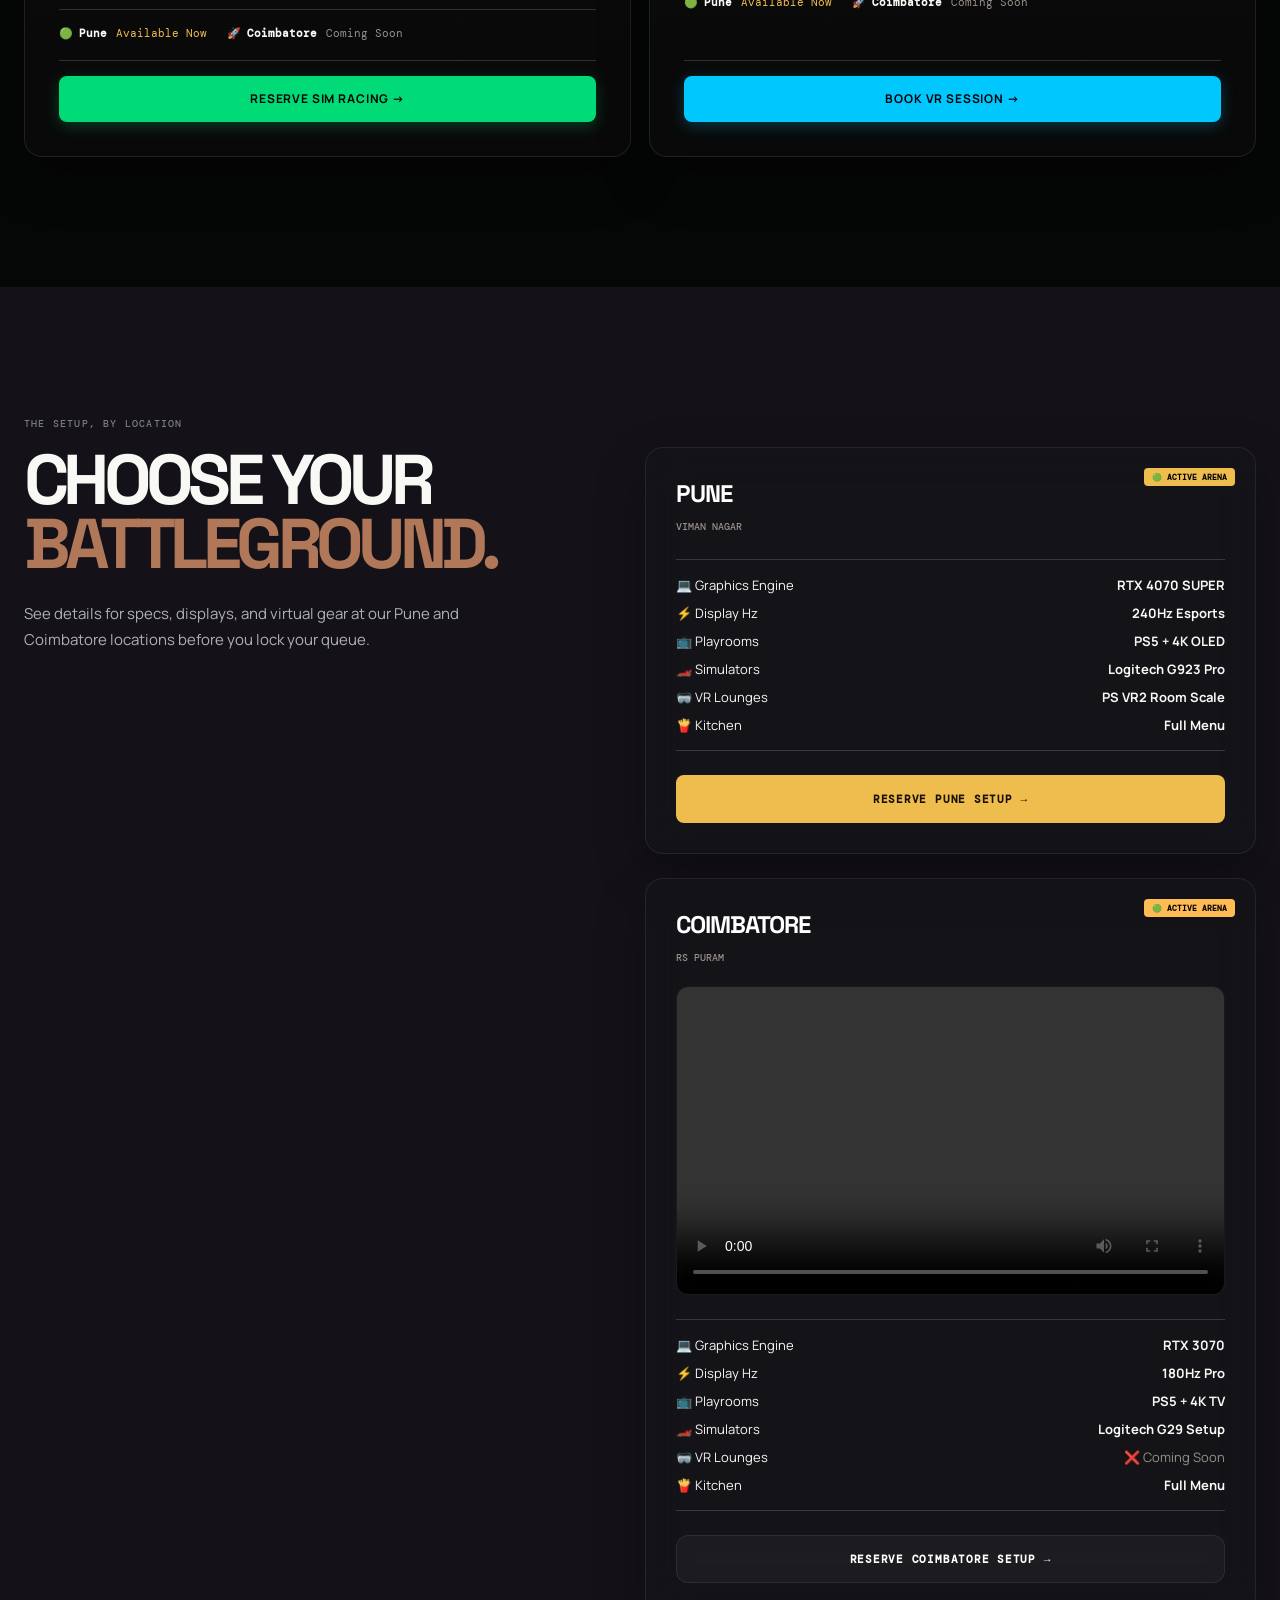
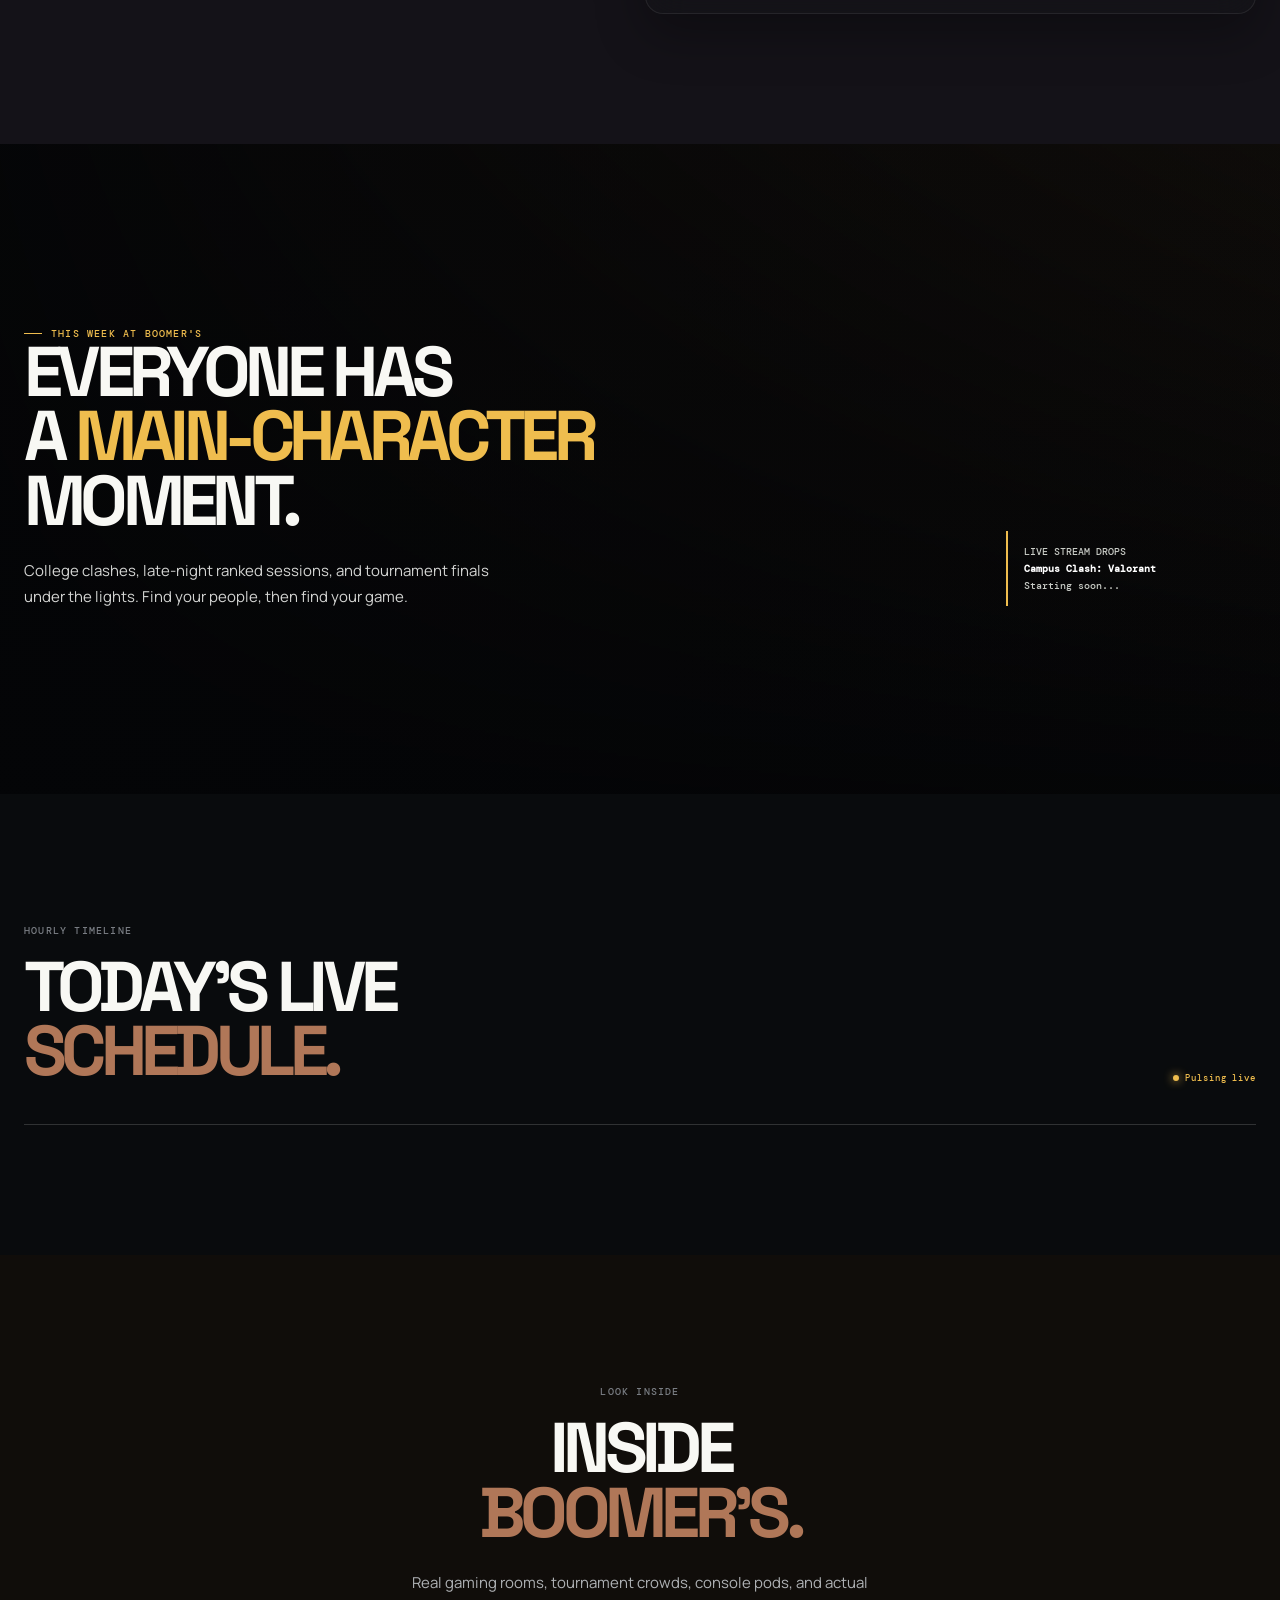
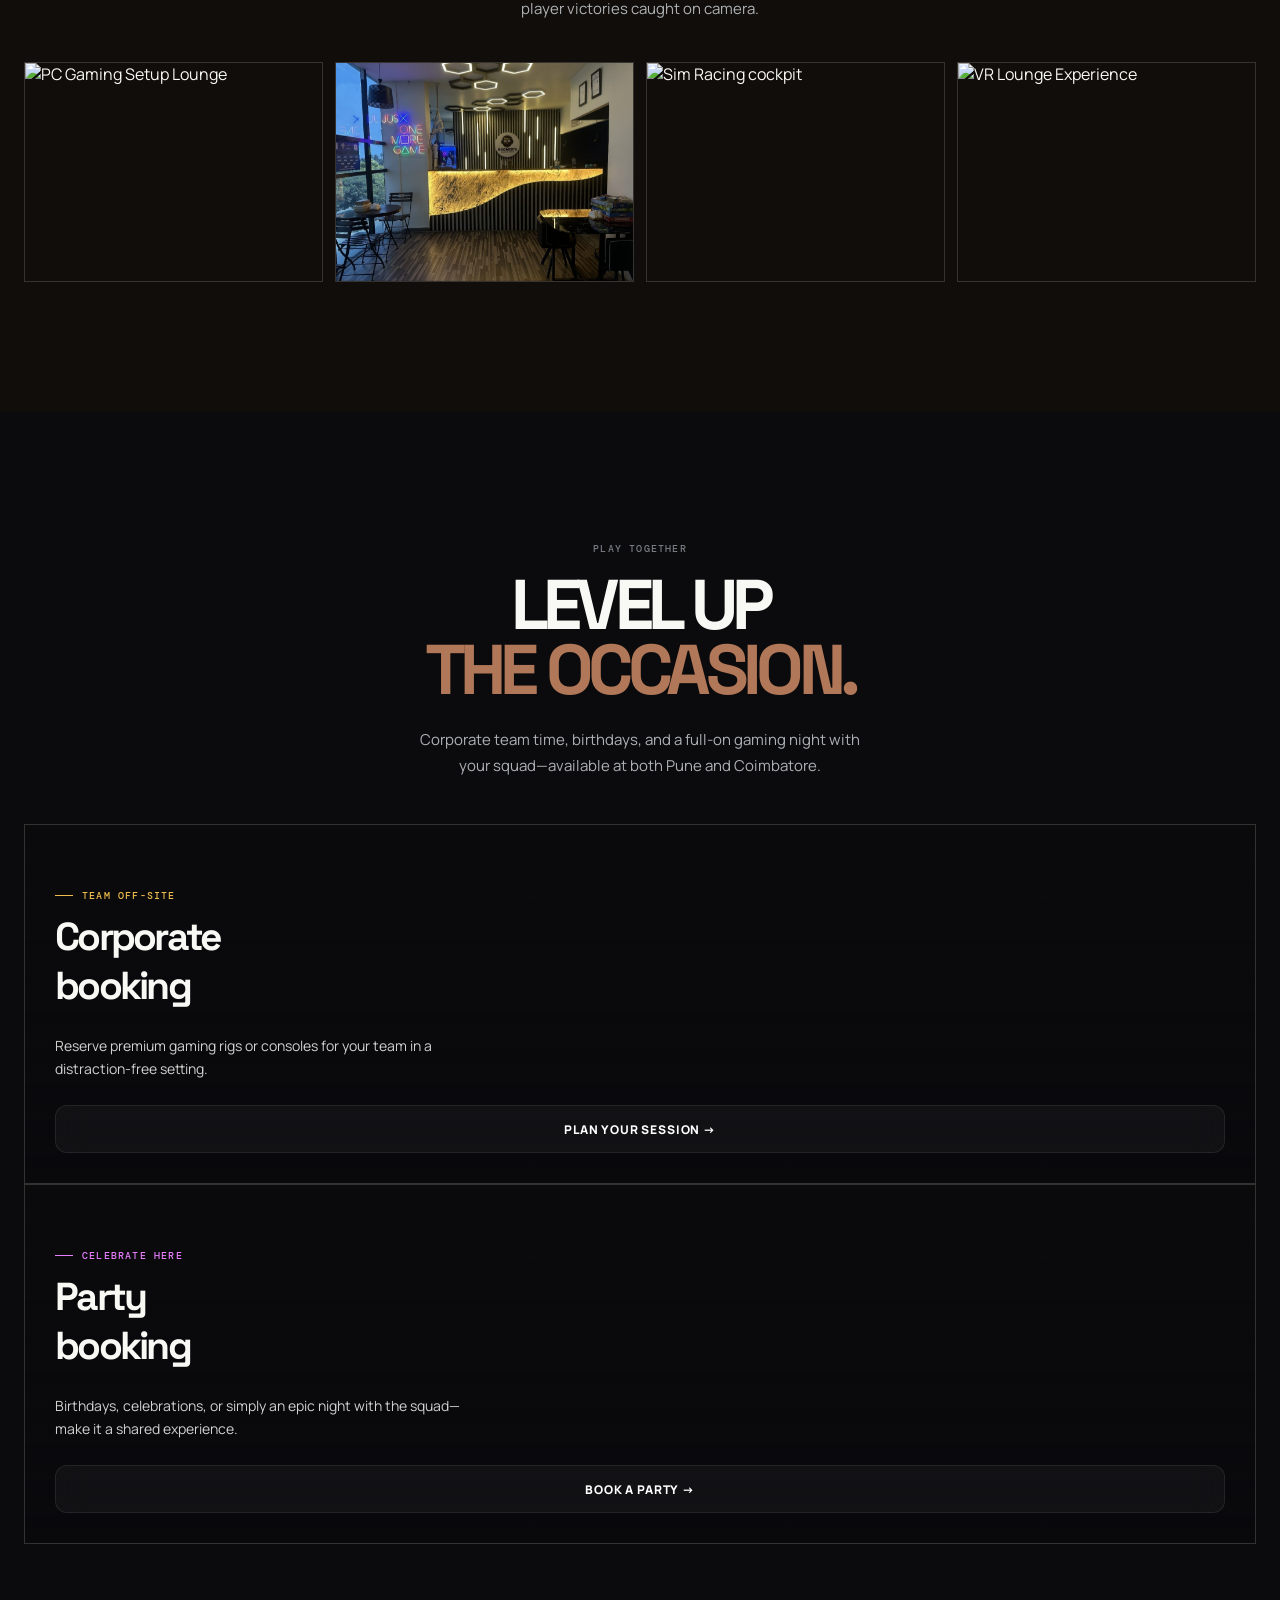
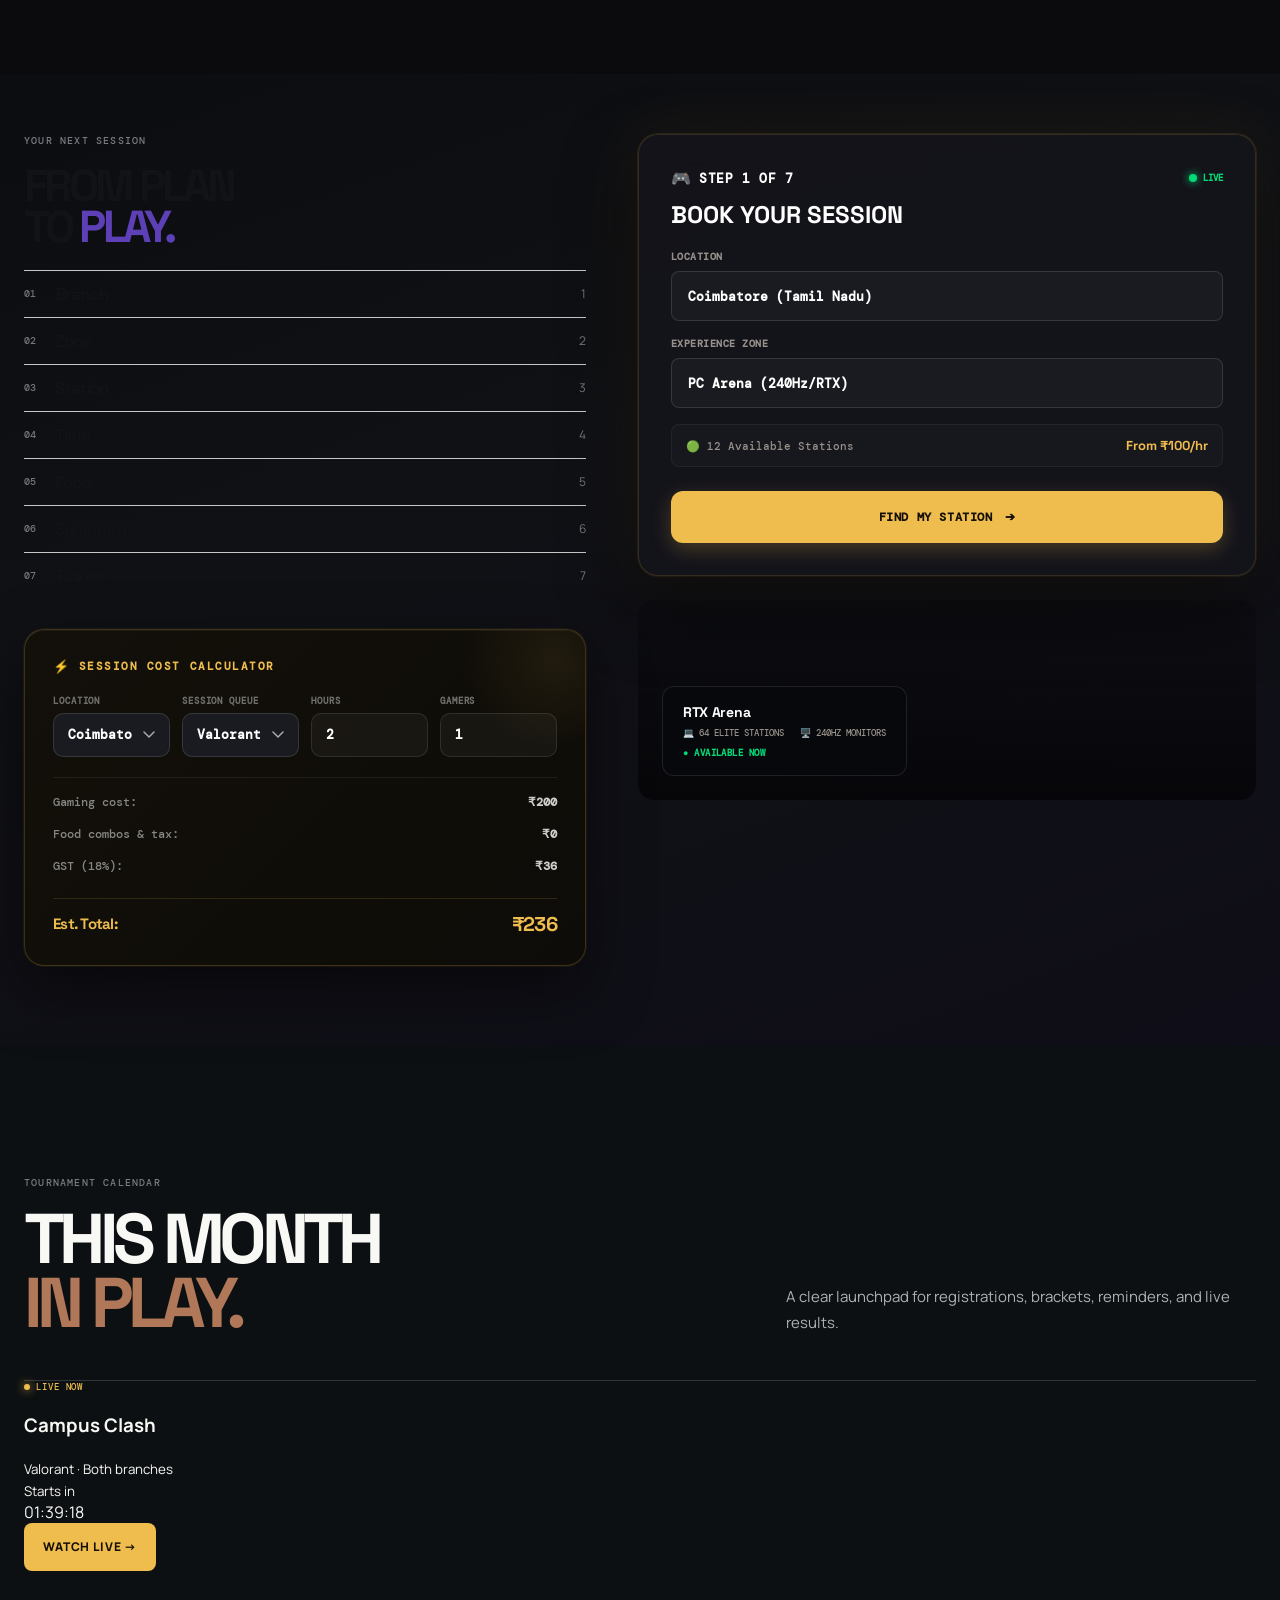
==== commit a7d074e5: "Refinement: mobile UI spacing & cards polish, premium live dashboard layout with chevron & glows, iO" ====
--- a/boomers-gaming-cafe/index.html
+++ b/boomers-gaming-cafe/index.html
@@ -320,7 +320,7 @@
             <div class="section-kicker">Live from the floor</div>
             <h2 class="display">The arena<br>is <span>awake.</span></h2>
           </div>
-          <div class="live">Updated 12 sec ago</div>
+          <div class="live">Updated 8 sec ago</div>
         </div>
         
         <div class="pulse-line" aria-hidden="true"></div>
@@ -337,7 +337,10 @@
           <div class="arena-status reveal">
             <!-- Availability Dashboard Widget (Phase 2) -->
             <div class="live-availability" id="liveAvailabilityDashboardWrap">
-              <div class="live-avail-title">Live Capacity Status <span class="live">Online</span></div>
+              <div class="live-avail-title">
+                <span>● LIVE CAPACITY</span>
+                <small style="font-size: 10px; color: var(--muted); text-transform: uppercase; font-family: var(--mono); font-weight: normal; margin-top: 4px; display: block;">Updated 8 sec ago</small>
+              </div>
               <div class="live-avail-grid" id="liveAvailabilityDashboard">
                 <!-- Loaded Dynamically -->
               </div>
@@ -391,10 +394,14 @@
         <div class="sticky-menu-shelf reveal">
           <!-- Search Shelf -->
           <div style="margin-bottom: 16px;">
-            <div class="search-wrap" style="position: relative; width: 100%; max-width: 100%;">
-              <span class="search-icon" style="position: absolute; left: 20px; top: 50%; transform: translateY(-50%); font-size: 18px; color: rgba(255,255,255,0.4); pointer-events: none; z-index: 2;">🔍</span>
-              <input type="text" id="foodSearchInput" class="search-input" placeholder="Search burgers, wraps, shakes..." style="width: 100%; background: rgba(255,255,255,0.03); border: 1px solid rgba(255,255,255,0.08); border-radius: 18px; padding: 14px 52px 14px 52px; color: #fff; font-size: 14px; font-family: 'Manrope', sans-serif; outline: none; transition: all 0.3s cubic-bezier(0.16, 1, 0.3, 1); box-sizing: border-box;">
-              <span class="filter-icon" style="position: absolute; right: 20px; top: 50%; transform: translateY(-50%); font-size: 18px; color: rgba(255,255,255,0.4); pointer-events: none; z-index: 2;">🎛️</span>
+            <div class="search-wrap">
+              <svg class="search-lead-icon" width="16" height="16" viewBox="0 0 24 24" fill="none" stroke="currentColor" stroke-width="2.5" stroke-linecap="round" stroke-linejoin="round"><circle cx="11" cy="11" r="8"/><path d="m21 21-4.3-4.3"/></svg>
+              <input type="text" id="foodSearchInput" class="search-input" placeholder="Search your next loadout..." oninput="handleSearch(this)">
+              <span class="search-kbd-shortcut">CTRL + K</span>
+              <div class="search-filters-btn" onclick="document.querySelector('.cafe-tabs').scrollIntoView({behavior:'smooth', block:'center'});">
+                <svg width="12" height="12" viewBox="0 0 24 24" fill="none" stroke="currentColor" stroke-width="2" stroke-linecap="round" stroke-linejoin="round" class="lucide lucide-sliders-horizontal"><line x1="21" x2="14" y1="4" y2="4"/><line x1="10" x2="3" y1="4" y2="4"/><line x1="21" x2="17" y1="12" y2="12"/><line x1="13" x2="3" y1="12" y2="12"/><line x1="21" x2="11" y1="20" y2="20"/><line x1="7" x2="3" y1="20" y2="20"/><line x1="14" x2="14" y1="2" y2="6"/><line x1="17" x2="17" y1="10" y2="14"/><line x1="7" x2="7" y1="18" y2="22"/></svg>
+                Filters
+              </div>
             </div>
               
           </div>
@@ -1553,6 +1560,18 @@
       initRingCardCountdown();
     });
 
+    // Ctrl + K listener to focus search bar
+    document.addEventListener('keydown', (e) => {
+      if ((e.ctrlKey || e.metaKey) && e.key === 'k') {
+        e.preventDefault();
+        const searchInput = document.getElementById('foodSearchInput');
+        if (searchInput) {
+          searchInput.focus();
+          searchInput.scrollIntoView({ behavior: 'smooth', block: 'center' });
+        }
+      }
+    });
+
 
   </script>
 </body>
--- a/boomers-gaming-cafe/assets/css/main.css
+++ b/boomers-gaming-cafe/assets/css/main.css
@@ -0,0 +1,4919 @@
+/* Boomer's Gaming Cafe - Main Stylesheet */
+
+:root {
+  --ink: #100d0a;
+  --paper: #f1eadf;
+  --muted: #98908a;
+  --line: rgba(255, 255, 255, 0.16);
+  --lime: #efbd4e;
+  --accent: #efbd4e;
+  --violet: #b07758;
+  --cyan: #e9a74b;
+  --display: 'Space Grotesk', sans-serif;
+  --body: 'Manrope', sans-serif;
+  --mono: 'DM Mono', monospace;
+  --game-glow: rgba(239, 189, 78, 0.2); /* Dynamic variable updated by launcher */
+}
+
+/* Base resets & utilities */
+* {
+  box-sizing: border-box;
+}
+
+html {
+  scroll-behavior: smooth;
+  scrollbar-width: none;
+  -ms-overflow-style: none;
+}
+
+html::-webkit-scrollbar {
+  display: none;
+}
+
+body {
+  margin: 0;
+  background: var(--ink);
+  color: #f8f8f4;
+  font-family: var(--body);
+  overflow-x: hidden;
+  scrollbar-width: none;
+  -ms-overflow-style: none;
+  -webkit-font-smoothing: antialiased;
+}
+
+body::-webkit-scrollbar {
+  display: none;
+}
+
+a {
+  color: inherit;
+  text-decoration: none;
+}
+
+button, input, select {
+  font: inherit;
+  color: inherit;
+  background: transparent;
+  border: 0;
+  outline: 0;
+}
+
+button {
+  cursor: pointer;
+}
+
+.wrap {
+  width: min(1240px, calc(100% - 48px));
+  margin: auto;
+}
+
+/* Navigation */
+.nav {
+  height: 76px;
+  position: absolute;
+  z-index: 100;
+  inset: 0 0 auto;
+  display: flex;
+  align-items: center;
+  justify-content: space-between;
+  width: min(1440px, calc(100% - 56px));
+  margin: auto;
+}
+
+.brand {
+  display: flex;
+  align-items: center;
+  gap: 9px;
+  font: 800 22px var(--display);
+  letter-spacing: -1.5px;
+}
+
+.brand-mark {
+  height: 38px;
+  width: 38px;
+  object-fit: contain;
+  border-radius: 50%;
+  background: #efbd4e;
+  padding: 2px;
+}
+
+.brand i {
+  color: var(--lime);
+  font-style: normal;
+}
+
+.nav-links {
+  display: flex;
+  gap: 28px;
+  font-size: 11px;
+  font-weight: 700;
+  letter-spacing: 0.08em;
+  text-transform: uppercase;
+  color: #d3d4d0;
+}
+
+.nav-links a {
+  position: relative;
+  padding-bottom: 4px;
+  transition: color 0.2s;
+}
+
+.nav-links a::after {
+  content: '';
+  position: absolute;
+  left: 0;
+  bottom: 0;
+  width: 0;
+  height: 2px;
+  background: #efbd4e;
+  transition: width 0.3s cubic-bezier(0.25, 1, 0.5, 1);
+}
+
+.nav-links a:hover::after,
+.nav-links a.active::after {
+  width: 100%;
+}
+
+.nav-links a:hover {
+  color: #efbd4e;
+}
+
+.nav-cta, .button {
+  display: inline-flex;
+  align-items: center;
+  justify-content: center;
+  gap: 10px;
+  background: var(--lime);
+  color: #181006;
+  font-size: 12px;
+  font-weight: 800;
+  letter-spacing: 0.07em;
+  text-transform: uppercase;
+  padding: 13px 18px;
+  border-radius: 2px;
+  transition: transform 0.25s, box-shadow 0.25s;
+  border: 1px solid transparent;
+}
+
+.nav-cta:hover, .button:hover {
+  transform: translateY(-3px);
+  box-shadow: 0 10px 34px rgba(239, 189, 78, 0.25);
+}
+
+.button.secondary {
+  background: rgba(255, 255, 255, 0.05);
+  border: 1px solid var(--line);
+  color: #fff;
+  backdrop-filter: blur(10px);
+}
+
+.button.secondary:hover {
+  background: rgba(255, 255, 255, 0.1);
+  box-shadow: 0 10px 30px rgba(255, 255, 255, 0.05);
+}
+
+.button:disabled {
+  opacity: 0.5;
+  cursor: not-allowed;
+  transform: none !important;
+  box-shadow: none !important;
+}
+
+/* Hero Section */
+.hero {
+  min-height: 100vh;
+  position: relative;
+  isolation: isolate;
+  display: flex;
+  align-items: flex-end;
+  padding: 140px 0 60px;
+  overflow: hidden;
+}
+
+.hero-media, .hero-light, .hero-noise {
+  position: absolute;
+  inset: 0;
+  z-index: -3;
+}
+
+.hero-media {
+  background: url('../images/boomers_pc_lounge.jpg') center/cover;
+  filter: saturate(0.65) contrast(1.08) sepia(0.15);
+  transform: scale(1.03);
+  animation: breathe 11s ease-in-out infinite alternate;
+  transition: opacity 1s ease-in-out;
+}
+
+.hero-media::after {
+  content: '';
+  position: absolute;
+  inset: 0;
+  background: linear-gradient(90deg, rgba(16, 13, 10, 0.85) 0%, rgba(16, 13, 10, 0.45) 47%, rgba(16, 13, 10, 0.08) 100%),
+              linear-gradient(0deg, #100d0a 0%, transparent 45%);
+}
+
+.hero-video {
+  position: absolute;
+  inset: 0;
+  width: 100%;
+  height: 100%;
+  object-fit: cover;
+  opacity: 0;
+  z-index: -3;
+  transition: opacity 1s ease-in-out;
+}
+
+.hero-video.ready {
+  opacity: 0.45;
+}
+
+.hero-orbit {
+  position: absolute;
+  z-index: 2;
+  width: 34vw;
+  aspect-ratio: 1;
+  right: 7%;
+  top: 19%;
+  border: 1px solid rgba(239, 189, 78, 0.28);
+  border-radius: 50%;
+  box-shadow: 0 0 100px rgba(239, 189, 78, 0.08), inset 0 0 80px rgba(239, 189, 78, 0.05);
+  animation: spin 25s linear infinite;
+}
+
+/* ============================================================
+   HERO RING CARD — floats centered inside the golden orbit ring
+   ============================================================ */
+
+/* The card is positioned in the same absolute space as .hero-orbit.
+   Ring: right:7%, top:19%, width:34vw, aspect-ratio:1 (so height=34vw).
+   Ring center: right-from-left = (100% - 7% - 34vw/2) = 100% - 7% - 17vw
+   We use left + transform to center the card on the ring's center point. */
+
+.hero-ring-card {
+  position: absolute;
+  /* Align center of card with center of the ring */
+  right: calc(7% + 17vw - 200px); /* ring-right + ring-radius - half-card-width */
+  top: calc(19% + 17vw - 140px);  /* ring-top + ring-radius - half-card-height */
+  width: 400px;
+  background: linear-gradient(145deg, rgba(18,16,24,0.92), rgba(10,9,14,0.96));
+  border: 1px solid rgba(239, 189, 78, 0.32);
+  border-radius: 20px;
+  padding: 28px 30px;
+  backdrop-filter: blur(22px);
+  -webkit-backdrop-filter: blur(22px);
+  box-shadow:
+    0 0 0 1px rgba(239,189,78,0.08),
+    0 24px 64px rgba(0,0,0,0.65),
+    0 0 80px rgba(239,189,78,0.06);
+  z-index: 10;
+  animation: ringCardFloat 4s ease-in-out infinite;
+  transition: box-shadow 0.3s;
+}
+
+.hero-ring-card:hover {
+  box-shadow:
+    0 0 0 1px rgba(239,189,78,0.2),
+    0 28px 72px rgba(0,0,0,0.7),
+    0 0 120px rgba(239,189,78,0.1);
+}
+
+@keyframes ringCardFloat {
+  0%, 100% { transform: translateY(0px); }
+  50%       { transform: translateY(-9px); }
+}
+
+.ring-card-live-row {
+  display: flex;
+  align-items: center;
+  gap: 8px;
+  margin-bottom: 14px;
+}
+
+.ring-card-dot {
+  width: 8px;
+  height: 8px;
+  border-radius: 50%;
+  background: #ff4444;
+  box-shadow: 0 0 10px #ff4444;
+  animation: livePulse 1.4s ease-in-out infinite;
+  flex-shrink: 0;
+}
+
+@keyframes livePulse {
+  0%, 100% { opacity: 1; box-shadow: 0 0 8px #ff4444; }
+  50%       { opacity: 0.55; box-shadow: 0 0 18px #ff6666; }
+}
+
+.ring-card-live-label {
+  font: 700 10px var(--mono, 'DM Mono', monospace);
+  color: #ff5555;
+  letter-spacing: 0.15em;
+  text-transform: uppercase;
+}
+
+.ring-card-title {
+  font: 800 28px/0.9 var(--display, 'Space Grotesk', sans-serif);
+  color: #fff;
+  letter-spacing: -0.05em;
+  margin-bottom: 5px;
+}
+
+.ring-card-sub {
+  font: 500 12px var(--mono, 'DM Mono', monospace);
+  color: rgba(255,255,255,0.45);
+  letter-spacing: 0.04em;
+  text-transform: uppercase;
+  margin-bottom: 18px;
+}
+
+.ring-card-divider {
+  height: 1px;
+  background: rgba(239,189,78,0.14);
+  margin-bottom: 16px;
+}
+
+.ring-card-countdown-label {
+  font: 700 9px var(--mono, 'DM Mono', monospace);
+  color: rgba(255,255,255,0.35);
+  letter-spacing: 0.12em;
+  text-transform: uppercase;
+  margin-bottom: 6px;
+}
+
+.ring-card-countdown {
+  font: 800 48px/1 var(--mono, 'DM Mono', monospace);
+  color: #efbd4e;
+  letter-spacing: -0.05em;
+  margin-bottom: 18px;
+  text-shadow: 0 0 32px rgba(239,189,78,0.4);
+}
+
+.ring-card-stats {
+  display: flex;
+  gap: 18px;
+  margin-bottom: 20px;
+  font: 500 12px var(--mono, 'DM Mono', monospace);
+  color: rgba(255,255,255,0.5);
+}
+
+.ring-card-stats strong {
+  color: #fff;
+  font-weight: 700;
+}
+
+.ring-card-btn {
+  display: flex;
+  align-items: center;
+  justify-content: center;
+  height: 44px;
+  background: rgba(239,189,78,0.1);
+  border: 1px solid rgba(239,189,78,0.35);
+  border-radius: 10px;
+  color: #efbd4e;
+  font: 800 11px var(--mono, 'DM Mono', monospace);
+  letter-spacing: 0.08em;
+  text-transform: uppercase;
+  text-decoration: none;
+  transition: background 0.2s, border-color 0.2s, box-shadow 0.2s;
+}
+
+.ring-card-btn:hover {
+  background: rgba(239,189,78,0.2);
+  border-color: rgba(239,189,78,0.6);
+  box-shadow: 0 4px 20px rgba(239,189,78,0.2);
+  color: #efbd4e;
+}
+
+/* Mobile tournament banner — hidden on desktop */
+.hero-mobile-tournament-banner {
+  display: none;
+  align-items: center;
+  justify-content: space-between;
+  gap: 12px;
+  margin-top: 16px;
+  padding: 12px 16px;
+  background: rgba(18,16,24,0.85);
+  border: 1px solid rgba(239,189,78,0.22);
+  border-radius: 12px;
+  backdrop-filter: blur(12px);
+  width: 100%;
+}
+
+.mobile-tourn-left {
+  display: flex;
+  align-items: center;
+  gap: 8px;
+  min-width: 0;
+}
+
+.mobile-tourn-dot {
+  width: 7px; height: 7px;
+  border-radius: 50%;
+  background: #ff4444;
+  box-shadow: 0 0 8px #ff4444;
+  animation: livePulse 1.4s ease-in-out infinite;
+  flex-shrink: 0;
+}
+
+.mobile-tourn-live {
+  font: 700 9px var(--mono, monospace);
+  color: #ff5555;
+  letter-spacing: 0.12em;
+  text-transform: uppercase;
+  white-space: nowrap;
+}
+
+.mobile-tourn-name {
+  font: 600 12px var(--display, sans-serif);
+  color: #fff;
+  white-space: nowrap;
+  overflow: hidden;
+  text-overflow: ellipsis;
+}
+
+.mobile-tourn-watch {
+  font: 800 10px var(--mono, monospace);
+  color: #efbd4e;
+  text-decoration: none;
+  border: 1px solid rgba(239,189,78,0.3);
+  padding: 6px 14px;
+  border-radius: 7px;
+  white-space: nowrap;
+  flex-shrink: 0;
+  transition: background 0.2s;
+}
+
+.mobile-tourn-watch:hover { background: rgba(239,189,78,0.1); }
+
+
+.hero-orbit::before, .hero-orbit::after {
+  content: '';
+  position: absolute;
+  border-radius: 50%;
+  background: var(--lime);
+  box-shadow: 0 0 22px var(--lime);
+}
+
+.hero-orbit::before {
+  width: 8px;
+  height: 8px;
+  left: 16%;
+  top: 8%;
+}
+
+.hero-orbit::after {
+  width: 5px;
+  height: 5px;
+  right: 7%;
+  bottom: 22%;
+}
+
+.hero-light {
+  z-index: -2;
+  background: radial-gradient(circle at 78% 32%, rgba(239, 189, 78, 0.28), transparent 20%),
+              radial-gradient(circle at 61% 62%, rgba(176, 119, 88, 0.2), transparent 24%);
+  mix-blend-mode: screen;
+}
+
+.hero-noise {
+  z-index: 2;
+  pointer-events: none;
+  opacity: 0.14;
+  background-image: url("data:image/svg+xml,%3Csvg viewBox='0 0 180 180' xmlns='http://www.w3.org/2000/svg'%3E%3Cfilter id='n'%3E%3CfeTurbulence type='fractalNoise' baseFrequency='.85' numOctaves='4' stitchTiles='stitch'/%3E%3C/filter%3E%3Crect width='100%25' height='100%25' filter='url(%23n)' opacity='.45'/%3E%3C/svg%3E");
+}
+
+.eyebrow {
+  display: flex;
+  align-items: center;
+  gap: 9px;
+  font: 500 10px var(--mono);
+  letter-spacing: 0.12em;
+  text-transform: uppercase;
+  color: var(--lime);
+}
+
+.eyebrow::before {
+  content: '';
+  width: 18px;
+  height: 1px;
+  background: currentColor;
+}
+
+.hero-main {
+  max-width: 850px;
+  position: relative;
+  z-index: 2;
+}
+
+.hero h1 {
+  font: 700 clamp(4rem, 10.2vw, 10rem)/0.78 var(--display);
+  letter-spacing: -0.095em;
+  margin: 15px 0 20px;
+  text-transform: uppercase;
+}
+
+.hero h1 em {
+  font-style: normal;
+  color: transparent;
+  -webkit-text-stroke: 1px rgba(255, 255, 255, 0.8);
+}
+
+.hero-lead {
+  max-width: 560px;
+  font-size: 15px;
+  line-height: 1.85;
+  color: #e4d9cb;
+  margin-bottom: 30px;
+}
+
+.hero-actions {
+  display: flex;
+  flex-direction: column;
+  gap: 12px;
+  width: 100%;
+  max-width: 380px;
+  margin-bottom: 25px;
+}
+
+.hero-secondary-ctas {
+  display: flex;
+  gap: 10px;
+  width: 100%;
+}
+
+.hero-secondary-ctas .button {
+  flex: 1;
+}
+
+/* Trust strip — individual glass pills */
+.trust-strip-scroll {
+  display: flex;
+  flex-wrap: wrap;
+  gap: 16px;
+  margin-top: 24px;
+  border: none;
+  background: transparent;
+  padding: 0;
+  white-space: nowrap;
+}
+
+.trust-item {
+  background: rgba(255, 255, 255, 0.03);
+  border: 1px solid rgba(255, 255, 255, 0.08);
+  backdrop-filter: blur(12px);
+  -webkit-backdrop-filter: blur(12px);
+  padding: 10px 18px;
+  border-radius: 999px;
+  color: var(--muted);
+  font: 500 11px var(--mono);
+  display: inline-flex;
+  align-items: center;
+  gap: 8px;
+  transition: transform 0.3s cubic-bezier(0.16, 1, 0.3, 1), border-color 0.3s, box-shadow 0.3s;
+  cursor: pointer;
+}
+
+.trust-item:hover {
+  transform: translateY(-4px);
+  border-color: var(--accent);
+  box-shadow: 0 8px 20px rgba(255, 183, 3, 0.15);
+  color: #fff;
+}
+
+.trust-item strong {
+  color: #fff;
+  font-weight: 700;
+}
+
+.trust-icon {
+  margin-right: 0;
+}
+
+/* Colorful glowing shadows for icons */
+.trust-item:nth-child(1) .trust-icon { filter: drop-shadow(0 0 5px rgba(255, 183, 3, 0.8)); }
+.trust-item:nth-child(3) .trust-icon { filter: drop-shadow(0 0 5px rgba(0, 183, 255, 0.8)); }
+.trust-item:nth-child(5) .trust-icon { filter: drop-shadow(0 0 5px rgba(255, 215, 0, 0.8)); }
+.trust-item:nth-child(7) .trust-icon { filter: drop-shadow(0 0 5px rgba(0, 255, 120, 0.8)); }
+
+.trust-sep {
+  display: none;
+}
+
+.hero-bottom {
+  display: grid;
+  grid-template-columns: 1fr 330px;
+  gap: 30px;
+  align-items: end;
+  width: 100%;
+  margin-top: 48px;
+}
+
+.hero-meta {
+  display: flex;
+  gap: 28px;
+  font: 500 10px var(--mono);
+  letter-spacing: 0.06em;
+  text-transform: uppercase;
+  color: #b8aaa0;
+}
+
+.hero-meta strong {
+  display: block;
+  color: #fff;
+  font: 600 18px var(--display);
+  letter-spacing: -0.06em;
+  margin-top: 3px;
+}
+
+/* Floating Booking Card */
+.booking-float {
+  background: rgba(24, 18, 13, 0.78);
+  border: 1px solid rgba(239, 189, 78, 0.42);
+  backdrop-filter: blur(20px);
+  padding: 17px 17px 15px;
+  box-shadow: 0 20px 70px rgba(0, 0, 0, 0.4);
+}
+
+.booking-head {
+  display: flex;
+  justify-content: space-between;
+  align-items: center;
+  font: 600 12px var(--display);
+}
+
+.live {
+  font: 500 9px var(--mono);
+  letter-spacing: 0.1em;
+  color: var(--lime);
+}
+
+.live::before {
+  content: '';
+  width: 6px;
+  height: 6px;
+  display: inline-block;
+  margin-right: 6px;
+  border-radius: 50%;
+  background: var(--lime);
+  box-shadow: 0 0 10px var(--lime);
+  animation: pulse 1.5s infinite;
+}
+
+.booking-row {
+  display: grid;
+  grid-template-columns: 1fr 1fr;
+  gap: 8px;
+  margin: 14px 0;
+}
+
+.select {
+  background: rgba(255, 255, 255, 0.07);
+  padding: 11px;
+  font: 500 10px var(--mono);
+  color: #eadfd3;
+  border: 1px solid transparent;
+  transition: border-color 0.2s;
+  cursor: pointer;
+}
+
+.select:hover {
+  border-color: rgba(239, 189, 78, 0.3);
+}
+
+.select b {
+  display: block;
+  color: #fff;
+  font: 600 12px var(--body);
+  margin-top: 2px;
+}
+
+.booking-float .button {
+  width: 100%;
+  padding: 11px;
+}
+
+/* Ticker Section */
+.ticker {
+  border-top: 1px solid var(--line);
+  border-bottom: 1px solid var(--line);
+  overflow: hidden;
+  white-space: nowrap;
+  padding: 15px 0;
+  color: #cbcec5;
+  background: #101215;
+}
+
+.ticker-inner {
+  display: inline-flex;
+  gap: 48px;
+  font: 700 13px var(--display);
+  letter-spacing: -0.02em;
+  animation: ticker 28s linear infinite;
+}
+
+.ticker span::before {
+  content: '✦';
+  color: var(--lime);
+  margin-right: 48px;
+}
+
+/* Base Sections styling */
+.section {
+  padding: 128px 0;
+}
+
+.section-kicker {
+  font: 500 10px var(--mono);
+  letter-spacing: 0.12em;
+  text-transform: uppercase;
+  color: #797d83;
+  margin-bottom: 18px;
+}
+
+.display {
+  font: 700 clamp(2.7rem, 5.5vw, 5.7rem)/0.92 var(--display);
+  letter-spacing: -0.08em;
+  text-transform: uppercase;
+  margin: 0;
+}
+
+.display span {
+  color: var(--violet);
+}
+
+.section-intro {
+  max-width: 470px;
+  color: #aeb1b4;
+  line-height: 1.75;
+  font-size: 15px;
+  margin: 24px 0 0;
+}
+
+/* Story Section */
+.story {
+  background: var(--paper);
+  color: #1b1510;
+  padding: 0;
+  overflow: hidden;
+}
+
+.story-grid {
+  display: grid;
+  grid-template-columns: 1.1fr 0.9fr;
+  min-height: 690px;
+}
+
+.story-copy {
+  padding: clamp(56px, 10vw, 160px) max(24px, calc((100vw - 1240px)/2));
+  padding-right: 70px;
+  display: flex;
+  flex-direction: column;
+  justify-content: center;
+}
+
+.story-copy .display {
+  font-size: clamp(3.1rem, 6.5vw, 7rem);
+}
+
+.story-copy .display span {
+  color: #875239;
+}
+
+.story-copy p {
+  color: #685d55;
+  max-width: 390px;
+  line-height: 1.75;
+  margin-top: 18px;
+}
+
+.story-numbers {
+  display: flex;
+  gap: 35px;
+  margin-top: 32px;
+}
+
+.story-numbers b {
+  font: 700 32px var(--display);
+  letter-spacing: -0.08em;
+  display: block;
+}
+
+.story-numbers small {
+  font: 500 9px var(--mono);
+  color: #766b62;
+  text-transform: uppercase;
+  letter-spacing: 0.09em;
+}
+
+.story-image {
+  position: relative;
+  min-height: 460px;
+  background: url('../images/boomers_pc_lounge.jpg') center/cover;
+}
+
+.story-image::after {
+  content: '';
+  position: absolute;
+  inset: 0;
+  background: linear-gradient(90deg, rgba(241, 234, 223, 0.18), transparent 45%);
+}
+
+.photo-tag {
+  position: absolute;
+  right: 24px;
+  bottom: 23px;
+  z-index: 1;
+  background: #2a1b10;
+  color: #f5eadb;
+  padding: 12px 14px;
+  font: 500 9px var(--mono);
+  letter-spacing: 0.1em;
+  text-transform: uppercase;
+}
+
+/* Game Launcher */
+.launcher {
+  position: relative;
+  background: #101115;
+  transition: background 0.6s ease;
+}
+
+.launcher::before {
+  content: '';
+  position: absolute;
+  inset: 0;
+  background: radial-gradient(ellipse at 70% 35%, var(--game-glow), transparent 40%);
+  transition: background 0.6s ease;
+}
+
+.launcher-top {
+  display: flex;
+  justify-content: space-between;
+  align-items: end;
+  gap: 30px;
+  position: relative;
+}
+
+.game-tabs {
+  margin-top: 54px;
+  display: grid;
+  grid-template-columns: repeat(4, 1fr);
+  border-top: 1px solid var(--line);
+}
+
+.game-tab {
+  min-height: 265px;
+  padding: 22px;
+  border-right: 1px solid var(--line);
+  background-position: center;
+  background-size: cover;
+  position: relative;
+  text-align: left;
+  overflow: hidden;
+  isolation: isolate;
+  transition: transform 0.35s, filter 0.35s, box-shadow 0.35s;
+}
+
+.game-tab:first-child {
+  border-left: 1px solid var(--line);
+}
+
+.game-tab::before {
+  content: '';
+  position: absolute;
+  inset: 0;
+  background: linear-gradient(0deg, #111217 3%, rgba(17, 18, 23, 0.18) 75%);
+  z-index: -1;
+}
+
+.game-tab::after {
+  content: '';
+  position: absolute;
+  inset: 0;
+  background: var(--game);
+  opacity: 0.12;
+  mix-blend-mode: screen;
+  z-index: -1;
+}
+
+.game-tab:hover, .game-tab.active {
+  transform: translateY(-12px);
+  filter: brightness(1.2);
+}
+
+.game-tab.active {
+  box-shadow: 0 0 0 1px var(--game), 0 18px 55px color-mix(in srgb, var(--game) 20%, transparent);
+}
+
+.game-tab small {
+  font: 500 9px var(--mono);
+  letter-spacing: 0.1em;
+  color: #b2b5b4;
+}
+
+.game-tab b {
+  display: block;
+  font: 700 28px var(--display);
+  letter-spacing: -0.07em;
+  margin-top: 8px;
+}
+
+.game-tab i {
+  position: absolute;
+  bottom: 19px;
+  right: 20px;
+  font: 400 28px var(--display);
+  font-style: normal;
+  color: var(--game);
+  transition: transform 0.3s;
+}
+
+.game-tab:hover i {
+  transform: scale(1.1) translate(2px, -2px);
+}
+
+.game-panel {
+  position: relative;
+  margin-top: 1px;
+  min-height: 330px;
+  padding: 40px;
+  display: grid;
+  grid-template-columns: 1fr 1.2fr;
+  gap: 32px;
+  overflow: hidden;
+  background: #15171c;
+  border: 1px solid var(--line);
+}
+
+.game-panel::before {
+  content: '';
+  position: absolute;
+  inset: 0;
+  background: linear-gradient(90deg, #15171c 10%, transparent), var(--panel-image) center/cover;
+  opacity: 0.52;
+  transition: background 0.5s ease;
+}
+
+.game-panel::after {
+  content: '';
+  position: absolute;
+  width: 180px;
+  height: 180px;
+  border-radius: 50%;
+  right: 8%;
+  top: 20%;
+  background: var(--game-glow);
+  filter: blur(38px);
+  transition: background 0.5s ease;
+}
+
+.game-panel > * {
+  position: relative;
+  z-index: 2;
+}
+
+.game-title {
+  font: 700 clamp(2.5rem, 5vw, 4.5rem)/0.9 var(--display);
+  letter-spacing: -0.08em;
+  margin: 10px 0;
+}
+
+.game-detail {
+  align-self: end;
+  display: grid;
+  grid-template-columns: repeat(3, 1fr);
+  gap: 12px;
+}
+
+.game-detail div {
+  border-left: 1px solid rgba(255, 255, 255, 0.35);
+  padding-left: 12px;
+  font: 500 9px var(--mono);
+  letter-spacing: 0.1em;
+  color: #b4b6b4;
+  text-transform: uppercase;
+}
+
+.game-detail b {
+  display: block;
+  color: #fff;
+  font: 600 20px var(--display);
+  letter-spacing: -0.06em;
+  margin-top: 5px;
+  text-transform: none;
+}
+
+.game-panel .button {
+  align-self: end;
+  justify-self: end;
+}
+
+/* Arena floorplan & seat booking */
+.arena {
+  background: #07080a;
+  position: relative;
+  overflow: hidden;
+}
+
+.arena::before {
+  content: '';
+  position: absolute;
+  inset: 12% -20%;
+  background: radial-gradient(ellipse, rgba(115, 233, 255, 0.11), transparent 58%);
+  pointer-events: none;
+}
+
+.arena-head {
+  display: flex;
+  justify-content: space-between;
+  align-items: end;
+  gap: 20px;
+}
+
+.pulse-line {
+  height: 1px;
+  background: var(--line);
+  margin: 50px 0 0;
+  position: relative;
+}
+
+.pulse-line::after {
+  content: '';
+  position: absolute;
+  width: 13%;
+  height: 1px;
+  background: var(--cyan);
+  box-shadow: 0 0 16px var(--cyan);
+  animation: scan 4s ease-in-out infinite;
+}
+
+.floor {
+  margin-top: 0;
+  position: relative;
+  padding: 42px 0 0;
+  display: grid;
+  grid-template-columns: 1.2fr 0.8fr;
+  gap: 60px;
+}
+
+.floor-plan {
+  position: relative;
+  min-height: 420px;
+  background: linear-gradient(135deg, rgba(255, 255, 255, 0.025) 25%, transparent 25%) 0 0/22px 22px,
+              linear-gradient(45deg, rgba(255, 255, 255, 0.025) 25%, transparent 25%) 0 0/22px 22px;
+  border: 1px solid var(--line);
+  overflow: hidden;
+}
+
+.floor-plan::before {
+  content: 'ARENA FLOOR / INTERACTIVE MAP';
+  position: absolute;
+  top: 16px;
+  left: 17px;
+  font: 500 9px var(--mono);
+  letter-spacing: 0.12em;
+  color: #757b80;
+}
+
+.zone {
+  position: absolute;
+  border: 1px solid rgba(255, 255, 255, 0.25);
+  background: rgba(255, 255, 255, 0.03);
+  padding: 10px;
+  font: 500 9px var(--mono);
+  letter-spacing: 0.1em;
+  color: #9da1a0;
+  border-radius: 2px;
+}
+
+.zone::after {
+  content: '';
+  display: inline-block;
+  width: 7px;
+  height: 7px;
+  margin-left: 8px;
+  border-radius: 50%;
+  background: var(--state);
+  box-shadow: 0 0 9px var(--state);
+}
+
+.zone.pc { --state: var(--lime); }
+.zone.ps { --state: #ffbb54; }
+.zone.vip { --state: var(--violet); }
+
+.z1 { left: 12%; top: 22%; width: 25%; height: 33%; }
+.z2 { left: 47%; top: 17%; width: 38%; height: 26%; }
+.z3 { left: 44%; top: 56%; width: 31%; height: 25%; }
+.z4 { left: 12%; top: 65%; width: 18%; height: 18%; }
+
+.station-dot {
+  position: absolute;
+  width: 13px;
+  height: 13px;
+  border: 2px solid #0d0f12;
+  border-radius: 50%;
+  background: var(--dot);
+  box-shadow: 0 0 14px var(--dot);
+  cursor: pointer;
+  transform: translate(-50%, -50%);
+  transition: transform 0.2s, border-color 0.2s;
+  z-index: 5;
+}
+
+.station-dot:hover,
+.station-dot.selected {
+  transform: translate(-50%, -50%) scale(1.35);
+  border-color: #fff;
+  box-shadow: 0 0 20px var(--dot);
+}
+
+.station-dot.busy {
+  cursor: not-allowed;
+  opacity: 0.35;
+  box-shadow: none !important;
+}
+
+.arena-status {
+  display: flex;
+  flex-direction: column;
+  justify-content: center;
+}
+
+.status-row {
+  display: flex;
+  align-items: center;
+  justify-content: space-between;
+  padding: 20px 0;
+  border-bottom: 1px solid var(--line);
+}
+
+.status-row:first-child {
+  border-top: 1px solid var(--line);
+}
+
+.status-name b {
+  display: block;
+  font: 600 17px var(--display);
+  letter-spacing: -0.05em;
+}
+
+.status-name small, .status-right small {
+  font: 500 9px var(--mono);
+  text-transform: uppercase;
+  letter-spacing: 0.1em;
+  color: #7e8385;
+}
+
+.status-right {
+  text-align: right;
+}
+
+.status-right b {
+  font: 600 18px var(--display);
+  letter-spacing: -0.06em;
+  color: var(--lime);
+}
+
+/* Live Availability Dashboard Widget */
+.live-availability {
+  position: relative;
+  background: rgba(10, 10, 12, 0.8) !important;
+  border: 1px solid rgba(255, 255, 255, 0.08) !important;
+  border-radius: 16px !important;
+  padding: 24px !important;
+  box-shadow: 0 10px 40px rgba(0, 0, 0, 0.4) !important;
+  overflow: hidden;
+  margin-top: 20px;
+}
+
+/* Subtle tech grid background pattern */
+.live-availability::before {
+  content: '';
+  position: absolute;
+  top: 0; left: 0; right: 0; bottom: 0;
+  background-image: 
+    linear-gradient(rgba(255, 255, 255, 0.02) 1px, transparent 1px),
+    linear-gradient(90deg, rgba(255, 255, 255, 0.02) 1px, transparent 1px);
+  background-size: 20px 20px;
+  pointer-events: none;
+  z-index: 0;
+}
+
+.live-avail-title {
+  position: relative;
+  z-index: 1;
+  display: flex;
+  flex-direction: column;
+  align-items: flex-start;
+  gap: 4px;
+  margin-bottom: 20px;
+  font: 700 13px var(--mono) !important;
+  color: #fff !important;
+}
+
+.live-avail-title span {
+  color: var(--lime) !important;
+  letter-spacing: 0.1em;
+  text-transform: uppercase;
+}
+
+.live-avail-grid {
+  position: relative;
+  z-index: 1;
+  display: grid;
+  grid-template-columns: repeat(2, 1fr);
+  gap: 16px;
+}
+
+.live-card {
+  position: relative;
+  background: rgba(18, 18, 22, 0.7);
+  border: 1px solid rgba(255, 255, 255, 0.08);
+  border-radius: 12px;
+  padding: 16px;
+  cursor: pointer;
+  overflow: hidden;
+  transition: all 0.3s cubic-bezier(0.25, 0.8, 0.25, 1);
+  display: flex;
+  flex-direction: column;
+  justify-content: space-between;
+  min-height: 120px;
+}
+
+.live-card-glow {
+  position: absolute;
+  top: 0; left: 0; right: 0; bottom: 0;
+  border-radius: 12px;
+  pointer-events: none;
+  opacity: 0;
+  transition: opacity 0.3s ease;
+  z-index: 1;
+}
+
+/* Category borders & glows */
+.pc-arena-card:hover {
+  border-color: #00c8ff !important;
+  box-shadow: 0 0 16px rgba(0, 200, 255, 0.2) !important;
+}
+.pc-arena-card:hover .live-card-glow {
+  opacity: 1;
+  box-shadow: inset 0 0 20px rgba(0, 200, 255, 0.1);
+}
+
+.ps5-lounge-card:hover {
+  border-color: #ad8cff !important;
+  box-shadow: 0 0 16px rgba(173, 140, 255, 0.2) !important;
+}
+.ps5-lounge-card:hover .live-card-glow {
+  opacity: 1;
+  box-shadow: inset 0 0 20px rgba(173, 140, 255, 0.1);
+}
+
+.sim-racing-card:hover {
+  border-color: #efbd4e !important;
+  box-shadow: 0 0 16px rgba(239, 189, 78, 0.2) !important;
+}
+.sim-racing-card:hover .live-card-glow {
+  opacity: 1;
+  box-shadow: inset 0 0 20px rgba(239, 189, 78, 0.1);
+}
+
+.vr-lounge-card:hover {
+  border-color: #ff4f70 !important;
+  box-shadow: 0 0 16px rgba(255, 79, 112, 0.2) !important;
+}
+.vr-lounge-card:hover .live-card-glow {
+  opacity: 1;
+  box-shadow: inset 0 0 20px rgba(255, 79, 112, 0.1);
+}
+
+.live-card:hover {
+  transform: translateY(-6px);
+  background: rgba(22, 22, 28, 0.85);
+}
+
+.live-card-header {
+  display: flex;
+  align-items: center;
+  justify-content: space-between;
+  width: 100%;
+}
+
+.live-card-category {
+  font: 700 11px var(--mono);
+  letter-spacing: 0.05em;
+  text-transform: uppercase;
+  color: #fff;
+  display: flex;
+  align-items: center;
+  gap: 8px;
+}
+
+.pulse-dot {
+  width: 6px;
+  height: 6px;
+  border-radius: 50%;
+  display: inline-block;
+  animation: status-pulse 2s infinite ease-in-out;
+}
+.pulse-dot.cyan { background: #00c8ff; box-shadow: 0 0 8px #00c8ff; }
+.pulse-dot.purple { background: #ad8cff; box-shadow: 0 0 8px #ad8cff; }
+.pulse-dot.gold { background: #efbd4e; box-shadow: 0 0 8px #efbd4e; }
+.pulse-dot.red { background: #ff4f70; box-shadow: 0 0 8px #ff4f70; }
+
+@keyframes status-pulse {
+  0% { transform: scale(0.95); opacity: 0.5; }
+  50% { transform: scale(1.2); opacity: 1; }
+  100% { transform: scale(0.95); opacity: 0.5; }
+}
+
+.chevron {
+  color: rgba(255, 255, 255, 0.3);
+  transition: transform 0.2s ease, color 0.2s ease;
+}
+.live-card:hover .chevron {
+  color: #fff;
+  transform: translateX(2px);
+}
+
+.live-card-hero {
+  margin: 10px 0;
+  display: flex;
+  flex-direction: column;
+}
+
+.hero-num {
+  font: 800 36px var(--mono);
+  line-height: 1;
+}
+.cyan-text { color: #00c8ff; }
+.purple-text { color: #ad8cff; }
+.gold-text { color: #efbd4e; }
+.red-text { color: #ff4f70; }
+
+.hero-lbl {
+  font: 700 8px var(--mono);
+  color: rgba(255, 255, 255, 0.4);
+  letter-spacing: 0.1em;
+  margin-top: 4px;
+}
+
+.live-card-footer {
+  display: flex;
+  align-items: center;
+  justify-content: space-between;
+  border-top: 1px solid rgba(255, 255, 255, 0.05);
+  padding-top: 8px;
+  font-size: 10px;
+  font-family: var(--mono);
+}
+
+.footer-stat {
+  font-weight: 700;
+  color: #fff;
+}
+
+.hardware-preview {
+  color: var(--muted);
+}
+
+.live-card.dimmed {
+  opacity: 0.65;
+}
+.live-card.dimmed:hover {
+  opacity: 1;
+}
+
+/* Booking Steps Section */
+.book {
+  background: linear-gradient(180deg, #101115 0%, #14151a 80px, var(--paper) 220px) !important;
+  color: #121317;
+}
+
+.booking-grid {
+  display: grid;
+  grid-template-columns: 0.8fr 1.2fr;
+  gap: 90px;
+  align-items: start;
+}
+
+.book .display span {
+  color: #5d40b6;
+}
+
+.steps {
+  margin-top: 38px;
+  counter-reset: step;
+}
+
+.step {
+  counter-increment: step;
+  padding: 18px 0;
+  border-top: 1px solid #c7c8c5;
+  display: flex;
+  gap: 19px;
+  align-items: center;
+  transition: border-color 0.2s;
+}
+
+.step::before {
+  content: '0' counter(step);
+  font: 500 10px var(--mono);
+  color: #777;
+}
+
+.step b {
+  font: 600 17px var(--display);
+  letter-spacing: -0.05em;
+}
+
+.step p {
+  margin: 0 0 0 auto;
+  color: #777;
+  font-size: 12px;
+}
+
+/* Booking section image overlay info */
+.booking-image-overlay {
+  position: absolute;
+  bottom: 24px;
+  left: 24px;
+  background: rgba(8, 9, 12, 0.85);
+  backdrop-filter: blur(12px);
+  -webkit-backdrop-filter: blur(12px);
+  border: 1px solid rgba(255, 255, 255, 0.1);
+  border-radius: 12px;
+  padding: 16px 20px;
+  z-index: 2;
+}
+.booking-image-overlay h4 {
+  font: 700 14px var(--display);
+  color: #fff;
+  margin: 0 0 6px;
+  letter-spacing: -0.02em;
+}
+.booking-image-overlay .overlay-stats {
+  display: flex;
+  gap: 16px;
+  font: 500 9px var(--mono);
+  color: var(--muted);
+  text-transform: uppercase;
+}
+.booking-image-overlay .overlay-stats span {
+  display: flex;
+  align-items: center;
+  gap: 4px;
+}
+.booking-image-overlay .overlay-status {
+  margin-top: 8px;
+  font: 700 9px var(--mono);
+  color: #00db78;
+  text-transform: uppercase;
+  letter-spacing: 0.05em;
+}
+
+/* Booking Card Wizard styling */
+.booking-card {
+  background: #141519;
+  color: #fff;
+  padding: 28px;
+  box-shadow: 18px 18px 0 #d8ff45;
+  position: relative;
+  min-height: 480px;
+  display: flex;
+  flex-direction: column;
+}
+
+.booking-card h3 {
+  font: 600 21px var(--display);
+  letter-spacing: -0.06em;
+  margin: 0 0 24px;
+}
+
+.booking-step-panel {
+  display: none;
+  flex-direction: column;
+  flex-grow: 1;
+}
+
+.booking-step-panel.active {
+  display: flex;
+}
+
+.booking-choices {
+  display: grid;
+  grid-template-columns: 1fr;
+  gap: 8px;
+  margin-bottom: 20px;
+}
+
+.booking-choice-btn {
+  background: #22242a;
+  border: 1px solid var(--line);
+  padding: 14px;
+  text-align: left;
+  font: 600 14px var(--display);
+  display: flex;
+  justify-content: space-between;
+  align-items: center;
+  transition: border-color 0.2s, background 0.2s;
+}
+
+.booking-choice-btn:hover,
+.booking-choice-btn.selected {
+  border-color: var(--lime);
+  background: rgba(239, 189, 78, 0.08);
+}
+
+.booking-choice-btn b {
+  font-weight: 500;
+  font-size: 12px;
+  color: var(--muted);
+}
+
+.booking-nav-row {
+  display: flex;
+  justify-content: space-between;
+  gap: 10px;
+  margin-top: auto;
+  padding-top: 20px;
+}
+
+.booking-nav-row .button {
+  flex: 1;
+}
+
+.slot-grid {
+  display: grid;
+  grid-template-columns: repeat(4, 1fr);
+  gap: 8px;
+  margin: 11px 0 25px;
+}
+
+.slot {
+  background: #22242a;
+  border: 1px solid transparent;
+  padding: 10px 3px;
+  text-align: center;
+  font: 500 10px var(--mono);
+  color: #c6c8c5;
+}
+
+.slot.active {
+  background: var(--lime);
+  color: #0c0e09;
+}
+
+.slot.busy {
+  opacity: 0.35;
+  text-decoration: line-through;
+  cursor: not-allowed;
+}
+
+/* Booking Success Ticket (Phase 4) */
+.confirmation-card {
+  border: 1px dashed rgba(239, 189, 78, 0.5);
+  background: rgba(0, 0, 0, 0.25);
+  padding: 24px;
+  text-align: center;
+  margin-top: 10px;
+}
+
+.ticket-header {
+  font: 700 11px var(--mono);
+  letter-spacing: 0.15em;
+  color: var(--lime);
+  text-transform: uppercase;
+  margin-bottom: 12px;
+}
+
+.ticket-title {
+  font: 700 24px var(--display);
+  letter-spacing: -0.06em;
+  margin: 0 0 16px;
+}
+
+.ticket-details {
+  border-top: 1px solid var(--line);
+  border-bottom: 1px solid var(--line);
+  padding: 16px 0;
+  margin-bottom: 20px;
+  display: grid;
+  grid-template-columns: repeat(2, 1fr);
+  gap: 12px;
+  text-align: left;
+}
+
+.ticket-field {
+  font: 500 10px var(--mono);
+  color: var(--muted);
+  text-transform: uppercase;
+}
+
+.ticket-field b {
+  display: block;
+  font-family: var(--display);
+  font-size: 14px;
+  color: #fff;
+  margin-top: 3px;
+  text-transform: none;
+}
+
+.ticket-qr {
+  width: 120px;
+  height: 120px;
+  margin: 0 auto 20px;
+  background: #fff;
+  padding: 8px;
+  border-radius: 4px;
+  display: flex;
+  align-items: center;
+  justify-content: center;
+}
+
+.ticket-qr img {
+  width: 100%;
+  height: 100%;
+  object-fit: contain;
+}
+
+.ticket-actions {
+  display: flex;
+  gap: 8px;
+}
+
+.ticket-actions .button {
+  flex: 1;
+  padding: 10px;
+  font-size: 10px;
+}
+
+/* Station Details booking selector widget */
+.station-booker {
+  margin-top: 35px;
+  display: grid;
+  grid-template-columns: repeat(4, 1fr);
+  gap: 8px;
+}
+
+.station {
+  padding: 13px;
+  background: #14151a;
+  border: 1px solid var(--line);
+  text-align: left;
+  transition: 0.2s;
+}
+
+.station:hover, .station.active {
+  border-color: var(--lime);
+  background: rgba(239, 189, 78, 0.09);
+}
+
+.station b {
+  font: 600 13px var(--display);
+  letter-spacing: -0.04em;
+  display: block;
+}
+
+.station small {
+  font: 500 8px var(--mono);
+  letter-spacing: 0.07em;
+  color: #9b9d9c;
+}
+
+.station em {
+  display: block;
+  font: 500 8px var(--mono);
+  color: #6be990;
+  font-style: normal;
+  margin-top: 8px;
+}
+
+.station .reserve {
+  color: var(--lime);
+}
+
+/* Gaming Calculator Widget */
+.calc-widget {
+  background: #15171c;
+  border: 1px solid var(--line);
+  padding: 24px;
+  margin-top: 30px;
+}
+
+.calc-grid {
+  display: grid;
+  grid-template-columns: repeat(4, 1fr);
+  gap: 12px;
+  margin-bottom: 20px;
+}
+
+.calc-field label {
+  display: block;
+  font: 500 9px var(--mono);
+  color: var(--muted);
+  text-transform: uppercase;
+  margin-bottom: 6px;
+}
+
+.calc-field select,
+.calc-field input {
+  width: 100%;
+  background: rgba(255, 255, 255, 0.05);
+  border: 1px solid var(--line);
+  padding: 10px;
+  font-size: 13px;
+  color: #fff;
+  border-radius: 2px;
+}
+
+.calc-summary {
+  border-top: 1px dashed var(--line);
+  padding-top: 16px;
+}
+
+.calc-row {
+  display: flex;
+  justify-content: space-between;
+  margin-bottom: 8px;
+  font-size: 13px;
+  color: var(--muted);
+}
+
+.calc-row b {
+  color: #fff;
+}
+
+.calc-row.total {
+  font: 700 18px var(--display);
+  letter-spacing: -0.05em;
+  color: var(--lime);
+  border-top: 1px solid var(--line);
+  padding-top: 12px;
+  margin-bottom: 0;
+}
+
+.calc-row.total b {
+  color: var(--lime);
+}
+
+/* Power-Up Station Cafe Launcher */
+.cafe {
+  background: #26170f;
+  position: relative;
+  overflow: hidden;
+}
+
+.cafe::after {
+  content: 'EAT · PLAY · REPEAT';
+  position: absolute;
+  right: -1vw;
+  top: 2vw;
+  font: 700 clamp(3rem, 10vw, 11rem)/0.8 var(--display);
+  letter-spacing: -0.1em;
+  color: rgba(239, 189, 78, 0.055);
+  white-space: nowrap;
+  pointer-events: none;
+}
+
+.cafe-grid {
+  display: grid;
+  grid-template-columns: 0.9fr 1.1fr;
+  gap: 72px;
+  align-items: center;
+  position: relative;
+}
+
+.cafe-photo {
+  height: 560px;
+  background: linear-gradient(0deg, rgba(38, 23, 15, 0.25), rgba(38, 23, 15, 0.05)),
+              url('../images/cafe-background.jpg') center/cover;
+  position: relative;
+}
+
+.cafe-photo::after {
+  content: 'THE POWER-UP STATION';
+  position: absolute;
+  left: 20px;
+  bottom: 18px;
+  font: 700 11px var(--mono);
+  letter-spacing: 0.14em;
+  color: #f4e9d9;
+}
+
+.cafe-copy .display {
+  color: #f6ecdf;
+}
+
+.cafe-copy .display span {
+  color: var(--lime);
+}
+
+.cafe-copy .section-intro {
+  color: #c9b9aa;
+}
+
+.cafe-tabs {
+  display: flex;
+  gap: 10px;
+  overflow-x: auto;
+  scrollbar-width: none;
+  border-bottom: 1px solid rgba(255, 255, 255, 0.1);
+  padding-bottom: 8px;
+  margin-top: 30px;
+}
+
+.cafe-tabs::-webkit-scrollbar {
+  display: none;
+}
+
+.cafe-tab-btn {
+  padding: 8px 16px;
+  font: 600 11px var(--mono);
+  text-transform: uppercase;
+  letter-spacing: 0.08em;
+  color: #aeb1b4;
+  border-bottom: 2px solid transparent;
+  transition: 0.2s;
+  white-space: nowrap;
+}
+
+.cafe-tab-btn.active {
+  color: var(--lime);
+  border-bottom-color: var(--lime);
+}
+
+.cafe-items-list {
+  margin-top: 15px;
+  display: flex;
+  flex-direction: column;
+}
+
+.cafe-item-row {
+  padding: 16px 0;
+  border-bottom: 1px solid rgba(255, 255, 255, 0.1);
+  display: flex;
+  justify-content: space-between;
+  align-items: center;
+  gap: 16px;
+}
+
+.cafe-item-details {
+  flex: 1;
+}
+
+.cafe-item-name {
+  font: 600 16px var(--display);
+  letter-spacing: -0.04em;
+  color: #fff;
+  display: flex;
+  align-items: center;
+  gap: 8px;
+}
+
+.cafe-item-badge {
+  font: 600 8px var(--mono);
+  background: var(--lime);
+  color: #000;
+  padding: 2px 6px;
+  border-radius: 99px;
+  text-transform: uppercase;
+}
+
+.cafe-item-desc {
+  font: 500 11px var(--body);
+  color: #a69383;
+  margin-top: 4px;
+}
+
+.cafe-item-action {
+  text-align: right;
+  display: flex;
+  flex-direction: column;
+  align-items: flex-end;
+  gap: 6px;
+}
+
+.cafe-item-price {
+  font: 600 16px var(--display);
+  color: var(--lime);
+}
+
+.cafe-add-btn {
+  font: 700 9px var(--mono);
+  text-transform: uppercase;
+  color: var(--lime);
+  border: 1px solid var(--lime);
+  padding: 4px 8px;
+  border-radius: 2px;
+  transition: 0.2s;
+}
+
+.cafe-add-btn:hover {
+  background: var(--lime);
+  color: #000;
+}
+
+.cafe-note {
+  font: 500 9px/1.6 var(--mono);
+  letter-spacing: 0.07em;
+  text-transform: uppercase;
+  color: #a69383;
+  margin: 21px 0;
+}
+
+/* Happy Hours Deals */
+.happy {
+  background: linear-gradient(135deg, #150d20, #130e16 55%, #211129);
+  padding: 100px 0;
+}
+
+.happy-grid {
+  display: grid;
+  grid-template-columns: 0.8fr 1.2fr;
+  gap: 70px;
+  align-items: center;
+}
+
+.happy .display {
+  font-size: clamp(3.4rem, 6vw, 6.8rem);
+  color: #fff;
+}
+
+.happy .display span {
+  color: #d25cff;
+}
+
+.deal-panel {
+  display: grid;
+  grid-template-columns: 1fr 1fr;
+  border: 1px solid #65347b;
+  background: rgba(0, 0, 0, 0.28);
+  overflow: hidden;
+}
+
+.deal-copy {
+  padding: 42px;
+}
+
+.deal-copy p {
+  color: #c8bbc9;
+  line-height: 1.75;
+}
+
+.deal-list {
+  padding: 0;
+  margin: 25px 0;
+  list-style: none;
+}
+
+.deal-list li {
+  padding: 16px 0;
+  border-bottom: 1px solid rgba(255, 255, 255, 0.12);
+  font-size: 13px;
+}
+
+.deal-list li::before {
+  content: '' !important;
+  margin-right: 0 !important;
+}
+
+.deal-image {
+  min-height: 355px;
+  background: linear-gradient(0deg, rgba(17, 7, 25, 0.52), transparent),
+              url('../images/happy-hour-interior.jpg') center/cover;
+}
+
+/* Game Library Section */
+.game-library {
+  background: linear-gradient(180deg, rgba(8, 9, 12, 0.94) 0%, rgba(8, 9, 12, 0.8) 50%, rgba(8, 9, 12, 0.94) 100%),
+              url('../images/pc_ps5_cover.jpg') center/cover no-repeat;
+}
+
+.library-head {
+  text-align: center;
+}
+
+.library-head .section-intro {
+  margin-inline: auto;
+}
+
+.library-grid {
+  display: grid;
+  grid-template-columns: repeat(5, 1fr);
+  gap: 12px;
+  margin-top: 46px;
+}
+
+.library-game {
+  height: 330px;
+  border: 1px solid var(--line);
+  position: relative;
+  overflow: hidden;
+  background-position: center;
+  background-size: cover;
+  background-repeat: no-repeat;
+  isolation: isolate;
+  transition: transform 0.28s;
+}
+
+.library-game::after {
+  content: '';
+  position: absolute;
+  inset: 0;
+  background: linear-gradient(0deg, rgba(0, 0, 0, 0.96), transparent 60%);
+  z-index: -1;
+}
+
+.library-game:hover {
+  transform: translateY(-10px);
+}
+
+.library-game b {
+  position: absolute;
+  bottom: 17px;
+  left: 16px;
+  font: 700 18px var(--display);
+  letter-spacing: -0.06em;
+}
+
+.library-game small {
+  position: absolute;
+  right: 10px;
+  top: 10px;
+  background: #00d875;
+  color: #06120b;
+  padding: 5px 7px;
+  border-radius: 99px;
+  font: 700 8px var(--mono);
+  letter-spacing: 0.08em;
+}
+
+/* Gaming Modes (Racing/VR) */
+.modes {
+  background: #050606;
+}
+
+.mode-grid {
+  display: grid;
+  grid-template-columns: 1fr 1fr;
+  gap: 18px;
+}
+
+.mode {
+  padding: 34px;
+  border: 1px solid var(--line);
+  min-height: 505px;
+  position: relative;
+  overflow: hidden;
+}
+
+.mode::before {
+  content: '';
+  position: absolute;
+  inset: 0;
+  background: var(--mode-bg) center/cover;
+  opacity: 0.42;
+  z-index: 0;
+}
+
+.mode::after {
+  content: '';
+  position: absolute;
+  inset: 0;
+  background: linear-gradient(0deg, #090909 10%, transparent 85%);
+  z-index: 0;
+}
+
+.mode > * {
+  position: relative;
+  z-index: 1;
+}
+
+.mode h3 {
+  font: 700 clamp(2.6rem, 4vw, 4.7rem)/0.86 var(--display);
+  letter-spacing: -0.09em;
+  margin: 30px 0 16px;
+}
+
+.mode h3 span {
+  color: var(--mode-color);
+}
+
+.mode p {
+  max-width: 430px;
+  color: #dedbd6;
+  line-height: 1.7;
+}
+
+.mode-tag {
+  font: 700 9px var(--mono);
+  letter-spacing: 0.1em;
+  color: var(--mode-color);
+  text-transform: uppercase;
+}
+
+.mode-foot {
+  position: absolute !important;
+  inset: auto 34px 31px;
+  display: flex;
+  justify-content: space-between;
+  font: 600 11px var(--body);
+  color: #fff;
+}
+
+/* Branch comparison matrix table */
+.branch-specs {
+  background: #141218;
+}
+
+.spec-intro {
+  display: grid;
+  grid-template-columns: 1fr 1.1fr;
+  gap: 65px;
+  align-items: start;
+}
+
+.branch-choice {
+  display: grid;
+  grid-template-columns: 1fr 1fr;
+  gap: 14px;
+  margin-top: 38px;
+}
+
+.branch-button {
+  padding: 18px;
+  border: 1px solid var(--line);
+  background: transparent;
+  text-align: left;
+  transition: 0.25s;
+}
+
+.branch-button:hover, .branch-button.active {
+  border-color: var(--lime);
+  background: rgba(239, 189, 78, 0.07);
+}
+
+.branch-button b {
+  display: block;
+  font: 700 26px var(--display);
+  letter-spacing: -0.07em;
+}
+
+.branch-button small {
+  font: 500 10px var(--mono);
+  color: #a6a09a;
+  letter-spacing: 0.08em;
+  text-transform: uppercase;
+}
+
+.comparison-table {
+  width: 100%;
+  border-collapse: collapse;
+  border: 1px solid var(--line);
+  background: rgba(255, 255, 255, 0.01);
+}
+
+.comparison-table th, 
+.comparison-table td {
+  padding: 16px 20px;
+  text-align: left;
+  border-bottom: 1px solid var(--line);
+}
+
+.comparison-table th {
+  font: 700 12px var(--mono);
+  color: var(--lime);
+  text-transform: uppercase;
+  letter-spacing: 0.1em;
+  background: rgba(255, 255, 255, 0.02);
+}
+
+.comparison-table tr:last-child td {
+  border-bottom: 0;
+}
+
+.comparison-table td b {
+  color: #fff;
+  font-family: var(--display);
+}
+
+.check-icon { color: #00db78; }
+.cross-icon { color: #ff4f70; }
+
+/* Achievement Badges Section (Community metrics) */
+.achievement-badges {
+  display: grid;
+  grid-template-columns: repeat(4, 1fr);
+  gap: 20px;
+  margin-top: 40px;
+}
+
+.badge-card {
+  border: 1px solid var(--line);
+  background: rgba(255, 255, 255, 0.02);
+  padding: 24px;
+  text-align: center;
+}
+
+.badge-icon {
+  font-size: 28px;
+  margin-bottom: 12px;
+}
+
+.badge-title {
+  font: 700 18px var(--display);
+  letter-spacing: -0.05em;
+  margin-bottom: 6px;
+  color: #fff;
+}
+
+.badge-desc {
+  font-size: 11px;
+  font-family: var(--mono);
+  color: var(--muted);
+  text-transform: uppercase;
+}
+
+/* Event / Community Schedule Section */
+.moment {
+  min-height: 650px;
+  position: relative;
+  display: flex;
+  align-items: end;
+  padding: 70px 0;
+  background: url('../images/boomers_pc_lounge.jpg') center/cover fixed;
+}
+
+.moment::before {
+  content: '';
+  position: absolute;
+  inset: 0;
+  background: linear-gradient(90deg, rgba(4, 5, 7, 0.9), rgba(4, 5, 7, 0.12)),
+              linear-gradient(0deg, rgba(4, 5, 7, 0.9), transparent);
+}
+
+.moment .wrap {
+  position: relative;
+}
+
+.moment .display {
+  max-width: 750px;
+}
+
+.moment .section-intro {
+  color: #d4d5d3;
+}
+
+.moment-fact {
+  position: absolute;
+  right: 0;
+  bottom: 5px;
+  width: 250px;
+  border-left: 1px solid var(--lime);
+  padding: 12px 0 12px 16px;
+  font: 500 10px/1.7 var(--mono);
+  color: #c9ccc6;
+}
+
+/* Calendar Section */
+.calendar {
+  background: #0c1012;
+}
+
+.calendar-grid {
+  display: grid;
+  grid-template-columns: repeat(4, 1fr);
+  border-top: 1px solid var(--line);
+  border-left: 1px solid var(--line);
+  margin-top: 44px;
+}
+
+.calendar-event {
+  padding: 21px;
+  border-right: 1px solid var(--line);
+  border-bottom: 1px solid var(--line);
+  min-height: 190px;
+  display: flex;
+  flex-direction: column;
+}
+
+.calendar-event time {
+  font: 700 44px/0.8 var(--display);
+  letter-spacing: -0.1em;
+  color: var(--lime);
+}
+
+.calendar-event b {
+  font: 700 20px var(--display);
+  letter-spacing: -0.06em;
+  margin-top: 16px;
+}
+
+.calendar-event small {
+  font: 500 9px var(--mono);
+  letter-spacing: 0.08em;
+  color: #94999a;
+  margin-top: 8px;
+  text-transform: uppercase;
+}
+
+.calendar-event a {
+  margin-top: auto;
+  color: var(--lime);
+  font: 700 10px var(--mono);
+  letter-spacing: 0.08em;
+  text-transform: uppercase;
+}
+
+/* Schedule timeline timeline UI */
+.schedule-timeline {
+  margin-top: 40px;
+  display: flex;
+  flex-direction: column;
+  border-top: 1px solid var(--line);
+}
+
+.timeline-item {
+  display: flex;
+  padding: 20px 0;
+  border-bottom: 1px solid var(--line);
+  align-items: center;
+}
+
+.timeline-time {
+  width: 120px;
+  font: 700 14px var(--mono);
+  color: var(--lime);
+}
+
+.timeline-event {
+  flex: 1;
+}
+
+.timeline-event b {
+  font: 700 18px var(--display);
+  letter-spacing: -0.04em;
+  color: #fff;
+}
+
+.timeline-event p {
+  font-size: 13px;
+  color: var(--muted);
+  margin: 4px 0 0 0;
+}
+
+/* Gallery Section & Lightbox Overlay (Phase 3) */
+.gallery-grid {
+  display: grid;
+  grid-template-columns: repeat(4, 1fr);
+  gap: 12px;
+  margin-top: 40px;
+}
+
+.gallery-item {
+  height: 220px;
+  border: 1px solid var(--line);
+  overflow: hidden;
+  position: relative;
+  cursor: pointer;
+}
+
+.gallery-item img {
+  width: 100%;
+  height: 100%;
+  object-fit: cover;
+  transition: transform 0.4s ease;
+}
+
+.gallery-item:hover img {
+  transform: scale(1.08);
+}
+
+.gallery-item::after {
+  content: '🔎 VIEW VENUE';
+  position: absolute;
+  inset: 0;
+  background: rgba(0, 0, 0, 0.7);
+  display: flex;
+  align-items: center;
+  justify-content: center;
+  font: 700 10px var(--mono);
+  letter-spacing: 0.1em;
+  color: var(--lime);
+  opacity: 0;
+  transition: opacity 0.3s ease;
+}
+
+.gallery-item:hover::after {
+  opacity: 1;
+}
+
+/* Lightbox Modal */
+.lightbox {
+  position: fixed;
+  inset: 0;
+  background: rgba(8, 9, 12, 0.95);
+  z-index: 10000;
+  display: none;
+  align-items: center;
+  justify-content: center;
+  opacity: 0;
+  transition: opacity 0.3s ease;
+}
+
+.lightbox.active {
+  display: flex;
+  opacity: 1;
+}
+
+.lightbox-content {
+  position: relative;
+  max-width: 85vw;
+  max-height: 80vh;
+}
+
+.lightbox-content img {
+  max-width: 100%;
+  max-height: 80vh;
+  object-fit: contain;
+  border: 1px solid var(--line);
+}
+
+.lightbox-close {
+  position: absolute;
+  top: -40px;
+  right: 0;
+  font: 700 24px var(--display);
+  color: #fff;
+  cursor: pointer;
+}
+
+.lightbox-nav {
+  position: absolute;
+  top: 50%;
+  transform: translateY(-50%);
+  font-size: 32px;
+  color: #fff;
+  cursor: pointer;
+  background: rgba(0, 0, 0, 0.4);
+  width: 50px;
+  height: 50px;
+  display: flex;
+  align-items: center;
+  justify-content: center;
+  border-radius: 50%;
+  transition: background 0.2s;
+  user-select: none;
+}
+
+.lightbox-nav:hover {
+  background: rgba(239, 189, 78, 0.3);
+  color: var(--lime);
+}
+
+.lightbox-prev { left: -70px; }
+.lightbox-next { right: -70px; }
+
+/* Testimonials / Social Proof */
+.proof {
+  background: #f1eadf;
+  color: #17120e;
+}
+
+.proof-grid {
+  display: grid;
+  grid-template-columns: 0.95fr 1.05fr;
+  gap: 70px;
+  align-items: center;
+}
+
+.rating {
+  font: 700 clamp(4rem, 9vw, 8rem)/0.8 var(--display);
+  letter-spacing: -0.1em;
+}
+
+.stars {
+  color: #c27226;
+  letter-spacing: 0.1em;
+  font-size: 20px;
+  margin: 20px 0 5px;
+}
+
+.metrics {
+  display: grid;
+  grid-template-columns: repeat(2, 1fr);
+  gap: 1px;
+  background: #c9bfb2;
+}
+
+.metric {
+  background: #f1eadf;
+  padding: 29px;
+}
+
+.metric b {
+  font: 700 44px/1 var(--display);
+  letter-spacing: -0.09em;
+  display: block;
+}
+
+.metric small {
+  font: 500 9px var(--mono);
+  letter-spacing: 0.09em;
+  text-transform: uppercase;
+  color: #786d64;
+}
+
+/* Reviews slider */
+.reviews-slider-wrap {
+  margin-top: 42px;
+  border-top: 1px solid #c9bfb2;
+  position: relative;
+  overflow: hidden;
+  min-height: 180px;
+}
+
+.reviews-track {
+  display: flex;
+  transition: transform 0.5s ease;
+  will-change: transform;
+}
+
+.review-slide {
+  flex: 0 0 100%;
+  padding: 24px 0;
+  font-size: 15px;
+  line-height: 1.55;
+  color: #625950;
+}
+
+.review-slide b {
+  color: #17120e;
+  display: block;
+  margin-top: 10px;
+}
+
+.reviews-nav {
+  display: flex;
+  gap: 8px;
+  margin-top: 10px;
+}
+
+.review-dot {
+  width: 6px;
+  height: 6px;
+  border-radius: 50%;
+  background: #c9bfb2;
+  cursor: pointer;
+}
+
+.review-dot.active {
+  background: #c27226;
+  transform: scale(1.3);
+}
+
+/* Membership PRO */
+.membership {
+  background: radial-gradient(circle at 70% 30%, rgba(139, 76, 251, 0.25), transparent 29%), #100d15;
+}
+
+.membership-grid {
+  display: grid;
+  grid-template-columns: 1fr 0.9fr;
+  gap: 65px;
+  align-items: center;
+}
+
+.member-card {
+  background: linear-gradient(135deg, #2b1740, #140c1e 72%);
+  border: 1px solid #9462c4;
+  padding: 34px;
+  box-shadow: 18px 18px 0 rgba(239, 189, 78, 0.85);
+}
+
+.member-card h3 {
+  font: 700 19px var(--mono);
+  letter-spacing: 0.12em;
+  margin: 0;
+  color: #d08aff;
+}
+
+.member-price {
+  font: 700 67px/0.9 var(--display);
+  letter-spacing: -0.1em;
+  margin: 20px 0;
+}
+
+.member-price small {
+  font: 500 12px var(--body);
+  color: #b9aebe;
+  letter-spacing: 0;
+}
+
+.member-list {
+  list-style: none;
+  padding: 0;
+  margin: 25px 0;
+}
+
+.member-list li {
+  padding: 10px 0;
+  border-bottom: 1px solid rgba(255, 255, 255, 0.14);
+  font-size: 14px;
+}
+
+.member-list li::before {
+  content: '✓';
+  color: #efbd4e;
+  margin-right: 11px;
+}
+
+/* Events Cards */
+.event-card {
+  min-height: 360px;
+  padding: 30px;
+  display: flex;
+  flex-direction: column;
+  justify-content: flex-end;
+  position: relative;
+  overflow: hidden;
+  border: 1px solid var(--line);
+  background: var(--event-bg) center/cover;
+}
+
+.event-card::before {
+  content: '';
+  position: absolute;
+  inset: 0;
+  background: linear-gradient(0deg, rgba(9, 9, 12, 0.98), rgba(9, 9, 12, 0.08));
+}
+
+.event-card > * {
+  position: relative;
+}
+
+.event-card h3 {
+  font: 700 39px var(--display);
+  letter-spacing: -0.07em;
+  margin: 10px 0;
+}
+
+.event-card p {
+  max-width: 410px;
+  line-height: 1.65;
+  color: #d2d1d0;
+  font-size: 14px;
+}
+
+.event-card .button {
+  align-start: flex-start;
+  margin-top: 11px;
+}
+
+/* Footer Section */
+.footer {
+  padding: 48px 0 28px;
+  background: #101115;
+}
+
+.footer-top {
+  display: flex;
+  justify-content: space-between;
+  gap: 30px;
+  align-items: flex-end;
+  padding-bottom: 70px;
+}
+
+.footer .display {
+  font-size: clamp(3.4rem, 7vw, 7.5rem);
+}
+
+.footer .display span {
+  color: var(--lime);
+}
+
+.footer-quick {
+  display: grid;
+  grid-template-columns: 1.1fr 0.75fr 0.75fr 0.75fr;
+  gap: 26px;
+  padding: 46px 0;
+  border-top: 1px solid var(--line);
+}
+
+.footer-quick h4 {
+  font: 700 12px var(--mono);
+  letter-spacing: 0.1em;
+  color: var(--lime);
+  text-transform: uppercase;
+  margin: 0 0 15px;
+}
+
+.footer-quick p, .footer-quick a {
+  display: block;
+  color: #bfb8b1;
+  font-size: 13px;
+  line-height: 1.8;
+}
+
+.newsletter {
+  display: flex;
+  margin-top: 13px;
+  border: 1px solid var(--line);
+}
+
+.newsletter input {
+  min-width: 0;
+  width: 100%;
+  border: 0;
+  background: transparent;
+  color: #fff;
+  padding: 11px;
+  font: 12px var(--body);
+}
+
+.newsletter button {
+  background: var(--lime);
+  color: #171008;
+  font: 700 9px var(--mono);
+  padding: 0 13px;
+  letter-spacing: 0.08em;
+}
+
+.footer-bottom {
+  border-top: 1px solid var(--line);
+  padding-top: 18px;
+  display: flex;
+  justify-content: space-between;
+  gap: 20px;
+  font: 500 9px var(--mono);
+  letter-spacing: 0.08em;
+  color: #898d8b;
+  text-transform: uppercase;
+}
+
+.socials {
+  display: flex;
+  gap: 18px;
+  color: #ddd;
+}
+
+/* Floating Desktop Sticky Booking bar */
+#desktop-sticky-book {
+  position: fixed;
+  top: 0;
+  left: 0;
+  right: 0;
+  background: rgba(16, 13, 10, 0.95);
+  border-bottom: 1px solid var(--line);
+  backdrop-filter: blur(15px);
+  z-index: 990;
+  height: 60px;
+  display: flex;
+  align-items: center;
+  transform: translate3d(0, -100%, 0);
+  transition: transform 0.3s cubic-bezier(0.25, 1, 0.5, 1);
+  box-shadow: 0 4px 30px rgba(0, 0, 0, 0.3);
+}
+
+#desktop-sticky-book.active {
+  transform: translate3d(0, 0, 0);
+}
+
+#desktop-sticky-book .wrap {
+  display: flex;
+  justify-content: space-between;
+  align-items: center;
+}
+
+.sticky-book-info {
+  display: flex;
+  gap: 24px;
+  font: 500 11px var(--mono);
+  color: var(--muted);
+  text-transform: uppercase;
+}
+
+.sticky-book-info span b {
+  color: #fff;
+  font-family: var(--display);
+  font-size: 13px;
+  margin-left: 6px;
+}
+
+#desktop-sticky-book .button {
+  padding: 8px 16px;
+  font-size: 10px;
+}
+
+/* Floating Audio Toggle */
+.audio-toggle {
+  position: fixed;
+  bottom: 24px;
+  left: 24px;
+  z-index: 999;
+  background: rgba(16, 17, 21, 0.85);
+  border: 1px solid var(--line);
+  padding: 8px 12px;
+  border-radius: 4px;
+  font: 600 10px var(--mono);
+  color: var(--lime);
+  display: none; /* Initialized by JS */
+  align-items: center;
+  gap: 6px;
+  box-shadow: 0 4px 15px rgba(0, 0, 0, 0.4);
+  cursor: pointer;
+  transition: background 0.2s, border-color 0.2s;
+}
+
+.audio-toggle:hover {
+  background: rgba(239, 189, 78, 0.08);
+  border-color: var(--lime);
+}
+
+/* Utilities for visibility */
+.hidden {
+  display: none !important;
+}
+
+/* Accessibility Focus Indicator */
+*:focus-visible {
+  outline: 2px solid var(--lime);
+  outline-offset: 4px;
+}
+
+/* Section Spacing Upgrades (110px - 140px range) */
+.section {
+  padding: 130px 0;
+}
+
+/* Rounded corners and glass cards (18px radius) */
+.booking-card,
+.badge-card,
+.member-card,
+.mode,
+.calc-widget,
+.live-availability {
+  border-radius: 18px !important;
+}
+
+.glass-card {
+  background: rgba(20, 21, 25, 0.65) !important;
+  border: 1px solid rgba(255, 255, 255, 0.08) !important;
+  backdrop-filter: blur(20px) !important;
+  box-shadow: 0 20px 50px rgba(0, 0, 0, 0.3) !important;
+}
+
+/* Apply Glassmorphism specifically to booking, bundles and membership cards */
+.booking-card {
+  background: rgba(20, 21, 25, 0.65) !important;
+  border: 1px solid rgba(255, 255, 255, 0.08) !important;
+  backdrop-filter: blur(20px) !important;
+  box-shadow: 12px 12px 0 var(--lime) !important;
+}
+
+.badge-card {
+  background: rgba(20, 21, 25, 0.5) !important;
+  border: 1px solid rgba(255, 255, 255, 0.08) !important;
+  backdrop-filter: blur(20px) !important;
+  transition: transform 0.25s, border-color 0.25s;
+}
+
+.badge-card:hover {
+  transform: translateY(-5px);
+  border-color: var(--lime);
+}
+
+.member-card {
+  background: linear-gradient(135deg, rgba(43, 23, 64, 0.6), rgba(20, 12, 30, 0.6)) !important;
+  border: 1px solid rgba(148, 98, 196, 0.4) !important;
+  backdrop-filter: blur(20px) !important;
+  box-shadow: 12px 12px 0 rgba(239, 189, 78, 0.85) !important;
+}
+
+/* Interactive Map Tooltip */
+.map-tooltip {
+  position: absolute;
+  background: rgba(16, 17, 21, 0.95);
+  border: 1px solid var(--lime);
+  padding: 10px 14px;
+  border-radius: 8px;
+  font-size: 11px;
+  color: #fff;
+  z-index: 100;
+  pointer-events: none;
+  box-shadow: 0 10px 25px rgba(0, 0, 0, 0.6);
+  transform: translate(-50%, -100%);
+  margin-top: -15px;
+  display: none;
+  white-space: nowrap;
+  font-family: var(--mono);
+}
+
+.map-tooltip b {
+  font-family: var(--display);
+  font-size: 13px;
+  display: block;
+  color: var(--lime);
+  margin-bottom: 2px;
+}
+
+.map-tooltip span {
+  display: block;
+  margin-top: 4px;
+  color: #00db78;
+}
+
+/* Floating Availability Widget (Top-Right on scroll) */
+.floating-avail-widget {
+  position: fixed;
+  top: 100px;
+  right: 24px;
+  width: 140px;
+  background: rgba(16, 17, 21, 0.85);
+  border: 1px solid var(--line);
+  backdrop-filter: blur(15px);
+  border-radius: 12px;
+  padding: 12px;
+  box-shadow: 0 10px 30px rgba(0, 0, 0, 0.5);
+  z-index: 800;
+  opacity: 0;
+  transform: translate3d(50px, 0, 0);
+  pointer-events: none;
+  transition: opacity 0.3s, transform 0.3s;
+}
+
+.floating-avail-widget.active {
+  opacity: 1;
+  transform: translate3d(0, 0, 0);
+  pointer-events: all;
+}
+
+.floating-avail-title {
+  font: 700 9px var(--mono);
+  color: var(--lime);
+  letter-spacing: 0.1em;
+  text-transform: uppercase;
+  margin-bottom: 8px;
+  border-bottom: 1px solid var(--line);
+  padding-bottom: 4px;
+}
+
+.floating-avail-row {
+  display: flex;
+  justify-content: space-between;
+  align-items: center;
+  font-size: 11px;
+  margin-bottom: 6px;
+  font-family: var(--mono);
+}
+
+.floating-avail-row span {
+  display: flex;
+  align-items: center;
+  gap: 6px;
+}
+
+.floating-avail-btn {
+  width: 100%;
+  padding: 6px;
+  background: var(--lime);
+  color: #000;
+  font: 800 8px var(--mono);
+  text-align: center;
+  border-radius: 4px;
+  text-transform: uppercase;
+  margin-top: 8px;
+  display: block;
+}
+
+/* Custom indicator dot pulsing */
+.pulse-indicator {
+  display: inline-block;
+  width: 6px;
+  height: 6px;
+  border-radius: 50%;
+}
+.pulse-indicator.green { background: #00db78; box-shadow: 0 0 8px #00db78; }
+.pulse-indicator.yellow { background: #ffbb54; box-shadow: 0 0 8px #ffbb54; }
+.pulse-indicator.red { background: #ff4f70; }
+
+/* Rich Simulator Card Styling */
+.mode-details-box {
+  display: grid;
+  grid-template-columns: repeat(2, 1fr);
+  gap: 8px;
+  margin: 16px 0;
+}
+
+.mode-detail-item {
+  background: rgba(255, 255, 255, 0.03);
+  border: 1px solid var(--line);
+  padding: 10px;
+  border-radius: 8px;
+  font-size: 10px;
+}
+
+.mode-detail-item b {
+  display: block;
+  font: 700 12px var(--display);
+  color: #fff;
+  margin-top: 2px;
+}
+
+.mode-specs-list {
+  border-top: 1px dashed var(--line);
+  border-bottom: 1px dashed var(--line);
+  padding: 12px 0;
+  margin: 16px 0;
+  font-size: 12px;
+}
+
+.mode-spec-row {
+  display: flex;
+  justify-content: space-between;
+  margin-bottom: 6px;
+}
+
+.mode-spec-row span {
+  color: var(--muted);
+}
+
+.mode-spec-row b {
+  color: #fff;
+}
+
+.mode-steps-strip {
+  display: flex;
+  justify-content: space-between;
+  align-items: center;
+  background: rgba(0, 0, 0, 0.25);
+  padding: 6px 12px;
+  border-radius: 6px;
+  font: 500 9px var(--mono);
+  color: var(--muted);
+  margin-bottom: 16px;
+}
+
+.mode-status-row {
+  display: flex;
+  justify-content: space-between;
+  align-items: center;
+  border-top: 1px solid var(--line);
+  padding-top: 15px;
+  margin-top: auto;
+}
+
+.mode-status-info {
+  font: 500 9px var(--mono);
+}
+
+.mode-status-info div {
+  display: flex;
+  align-items: center;
+  gap: 4px;
+}
+
+
+/* ==========================================================================
+   Power-Up Station Menu Upgrades & Sticky Cart (v7)
+   ========================================================================== */
+
+/* Navbar Active Underline style overrides */
+.nav {
+  position: fixed;
+  top: 0;
+  left: 0;
+  width: 100%;
+  transition: background 0.3s ease, backdrop-filter 0.3s ease;
+  z-index: 999;
+}
+.nav.scrolled {
+  background: rgba(8, 9, 12, 0.9) !important;
+  backdrop-filter: blur(15px) !important;
+  -webkit-backdrop-filter: blur(15px) !important;
+  border-bottom: 1px solid var(--line);
+}
+
+.nav-links a {
+  position: relative;
+}
+.nav-links a::after {
+  content: '';
+  position: absolute;
+  bottom: -4px;
+  left: 0;
+  width: 100%;
+  height: 2px;
+  background-color: var(--lime);
+  transform: scaleX(0);
+  transform-origin: right center;
+  transition: transform 0.3s cubic-bezier(0.25, 1, 0.5, 1);
+}
+.nav-links a.active::after,
+.nav-links a:hover::after {
+  transform: scaleX(1);
+  transform-origin: left center;
+}
+
+/* Live Ticker Activity Strip */
+.activity-ticker-wrap {
+  width: 100%;
+  background: #000;
+  border-bottom: 1px solid var(--line);
+  overflow: hidden;
+  position: relative;
+  height: 40px;
+  display: flex;
+  align-items: center;
+}
+
+.activity-ticker {
+  display: flex;
+  white-space: nowrap;
+  animation: ticker-animation 30s linear infinite;
+  gap: 60px;
+}
+
+@keyframes ticker-animation {
+  0% { transform: translate3d(0, 0, 0); }
+  100% { transform: translate3d(-50%, 0, 0); }
+}
+
+.ticker-item {
+  display: inline-flex;
+  align-items: center;
+  gap: 8px;
+  font: 700 11px var(--mono);
+  text-transform: uppercase;
+  color: #fff;
+}
+.ticker-item .live-dot {
+  width: 8px;
+  height: 8px;
+  background: var(--red);
+  border-radius: 50%;
+  box-shadow: 0 0 8px var(--red);
+  animation: pulse-glow 1.5s infinite;
+}
+
+/* RGB Glowing Card Borders & Zoom */
+.food-product-card {
+  position: relative;
+  overflow: hidden;
+  border: 1px solid rgba(255, 255, 255, 0.08);
+  background: rgba(20, 21, 25, 0.65);
+  transition: border-color 0.3s, transform 0.3s, box-shadow 0.3s;
+}
+
+.food-product-card::before {
+  content: '';
+  position: absolute;
+  inset: -1px;
+  border-radius: 18px;
+  padding: 1px;
+  background: linear-gradient(90deg, #efbd4e, #ad8cff, #00c8ff, #efbd4e);
+  background-size: 400% 400%;
+  -webkit-mask: linear-gradient(#fff 0 0) content-box, linear-gradient(#fff 0 0);
+  -webkit-mask-composite: xor;
+  mask-composite: exclude;
+  pointer-events: none;
+  opacity: 0;
+  transition: opacity 0.3s;
+}
+
+.food-product-card:hover {
+  transform: translateY(-6px);
+  box-shadow: 0 20px 40px rgba(0, 0, 0, 0.4);
+}
+
+.food-product-card:hover::before {
+  opacity: 1;
+  animation: borderGlow 6s linear infinite;
+}
+
+@keyframes borderGlow {
+  0% { background-position: 0% 50%; }
+  50% { background-position: 100% 50%; }
+  100% { background-position: 0% 50%; }
+}
+
+.food-image-container {
+  height: 160px;
+  width: 100%;
+  overflow: hidden;
+  position: relative;
+  border-bottom: 1px solid var(--line);
+}
+
+.food-image-bg {
+  width: 100%;
+  height: 100%;
+  background-size: cover;
+  background-position: center;
+  transition: transform 0.5s cubic-bezier(0.25, 1, 0.5, 1);
+}
+
+.food-product-card:hover .food-image-bg {
+  transform: scale(1.08);
+}
+
+.food-pop-badge {
+  position: absolute;
+  top: 12px;
+  left: 12px;
+  font: 700 8px var(--mono);
+  background: var(--lime);
+  color: #000;
+  padding: 4px 8px;
+  border-radius: 4px;
+  text-transform: uppercase;
+  z-index: 2;
+  letter-spacing: 0.05em;
+}
+
+.food-prep-badge {
+  position: absolute;
+  top: 12px;
+  right: 12px;
+  font: 700 8px var(--mono);
+  background: rgba(0, 0, 0, 0.7);
+  color: #fff;
+  padding: 4px 8px;
+  border-radius: 4px;
+  z-index: 2;
+}
+
+.food-card-details {
+  padding: 16px 16px 8px;
+}
+
+.food-type-badge {
+  font: 700 8px var(--mono);
+  padding: 2px 6px;
+  border-radius: 4px;
+  text-transform: uppercase;
+  display: inline-block;
+}
+.food-type-badge.veg {
+  background: rgba(0, 219, 120, 0.1);
+  color: var(--lime);
+}
+.food-type-badge.non-veg {
+  background: rgba(255, 79, 112, 0.1);
+  color: var(--red);
+}
+
+.food-card-title {
+  font: 700 18px var(--display);
+  color: #fff;
+  margin: 6px 0;
+  letter-spacing: -0.04em;
+}
+
+.food-card-desc {
+  font-size: 11px;
+  color: var(--muted);
+  line-height: 1.4;
+  margin: 0 0 10px;
+  min-height: 32px;
+}
+
+.food-card-footer {
+  padding: 0 16px 16px;
+  display: flex;
+  justify-content: space-between;
+  align-items: center;
+  border-top: 1px solid rgba(255, 255, 255, 0.04);
+  padding-top: 12px;
+}
+
+.food-card-price {
+  font: 700 20px var(--display);
+  color: var(--lime);
+}
+
+/* Most Ordered Ranked Cards */
+.ranked-card {
+  position: relative;
+}
+.rank-number {
+  position: absolute;
+  top: -12px;
+  right: 15px;
+  font: 900 82px var(--display);
+  line-height: 1;
+  color: rgba(255, 255, 255, 0.03);
+  z-index: 1;
+  pointer-events: none;
+}
+
+/* Premium Popup Modal */
+.food-modal {
+  position: fixed;
+  inset: 0;
+  background: rgba(8, 9, 12, 0.85);
+  backdrop-filter: blur(20px);
+  -webkit-backdrop-filter: blur(20px);
+  z-index: 10002;
+  display: flex;
+  align-items: center;
+  justify-content: center;
+  opacity: 0;
+  pointer-events: none;
+  transition: opacity 0.3s ease;
+}
+
+.food-modal.active {
+  opacity: 1;
+  pointer-events: all;
+}
+
+.food-modal-wrapper {
+  background: rgba(20, 21, 25, 0.95);
+  border: 1px solid rgba(255, 255, 255, 0.1);
+  border-radius: 18px;
+  width: 90%;
+  max-width: 800px;
+  max-height: 90vh;
+  overflow-y: auto;
+  position: relative;
+  transform: scale(0.95);
+  transition: transform 0.3s cubic-bezier(0.25, 1, 0.5, 1);
+  box-shadow: 0 30px 60px rgba(0, 0, 0, 0.5);
+}
+
+.food-modal.active .food-modal-wrapper {
+  transform: scale(1);
+}
+
+.food-modal-close {
+  position: absolute;
+  top: 15px;
+  right: 20px;
+  font-size: 32px;
+  color: #fff;
+  cursor: pointer;
+  z-index: 10;
+  transition: color 0.2s;
+}
+.food-modal-close:hover {
+  color: var(--lime);
+}
+
+.food-modal-grid {
+  display: grid;
+  grid-template-columns: 1fr 1.1fr;
+  min-height: 500px;
+}
+
+.food-modal-media {
+  background-size: cover;
+  background-position: center;
+  position: relative;
+  border-right: 1px solid var(--line);
+}
+
+.food-modal-details {
+  padding: 36px;
+  display: flex;
+  flex-direction: column;
+  justify-content: center;
+}
+
+.quantity-selector {
+  display: inline-flex;
+  border: 1px solid var(--line);
+  border-radius: 8px;
+  overflow: hidden;
+  height: 48px;
+  background: rgba(255, 255, 255, 0.03);
+}
+.quantity-selector button {
+  background: transparent;
+  border: none;
+  width: 40px;
+  color: #fff;
+  font-size: 16px;
+  cursor: pointer;
+  transition: background 0.2s;
+}
+.quantity-selector button:hover {
+  background: rgba(255, 255, 255, 0.05);
+}
+.quantity-selector input {
+  width: 44px;
+  text-align: center;
+  border: none;
+  background: transparent;
+  color: #fff;
+  font: 700 14px var(--mono);
+  -moz-appearance: textfield;
+}
+.quantity-selector input::-webkit-outer-spin-button,
+.quantity-selector input::-webkit-inner-spin-button {
+  -webkit-appearance: none;
+}
+
+.related-items-wrap {
+  display: flex;
+  gap: 12px;
+}
+.related-food-item {
+  flex: 1;
+  display: flex;
+  align-items: center;
+  gap: 10px;
+  background: rgba(255, 255, 255, 0.02);
+  border: 1px solid var(--line);
+  padding: 8px;
+  border-radius: 8px;
+  cursor: pointer;
+  transition: border-color 0.2s;
+}
+.related-food-item:hover {
+  border-color: var(--lime);
+}
+.related-food-item img {
+  width: 44px;
+  height: 44px;
+  border-radius: 4px;
+  object-fit: cover;
+}
+.related-food-item div {
+  display: flex;
+  flex-direction: column;
+}
+.related-food-item div b {
+  font-size: 11px;
+  color: #fff;
+}
+.related-food-item div span {
+  font-size: 10px;
+  color: var(--lime);
+  font-family: var(--mono);
+}
+
+/* Mobile HUD Toggle Button */
+.mobile-hud-toggle {
+  display: none;
+  position: fixed;
+  bottom: 24px;
+  right: 24px;
+  width: 60px;
+  height: 60px;
+  border-radius: 50%;
+  background: var(--lime);
+  color: #171008;
+  border: none;
+  box-shadow: 0 10px 30px rgba(0, 0, 0, 0.4);
+  z-index: 999;
+  justify-content: center;
+  align-items: center;
+  cursor: pointer;
+  transition: transform 0.2s, background 0.2s;
+}
+.mobile-hud-toggle:hover {
+  background: #c3e83b;
+}
+.mobile-hud-toggle:active {
+  transform: scale(0.9);
+}
+.mobile-hud-toggle .hud-icon {
+  font-size: 24px;
+}
+.mobile-hud-toggle .badge {
+  position: absolute;
+  top: -5px;
+  right: -5px;
+  background: #ff4f70;
+  color: #fff;
+  font: 700 11px var(--mono);
+  padding: 3px 7px;
+  border-radius: 50%;
+  box-shadow: 0 4px 10px rgba(0,0,0,0.3);
+}
+
+.hud-close-btn {
+  display: none;
+}
+
+/* Premium Session HUD Dashboard Panel */
+.premium-session-hud {
+  position: fixed;
+  bottom: 24px;
+  right: 24px;
+  width: 360px;
+  max-height: 580px;
+  background: rgba(10, 11, 14, 0.97);
+  border: 1px solid rgba(255, 255, 255, 0.12);
+  border-radius: 20px;
+  z-index: 998;
+  box-shadow: 0 20px 50px rgba(0, 0, 0, 0.5);
+  transform: translateY(120%);
+  transition: transform 0.5s cubic-bezier(0.25, 1, 0.5, 1), border-color 0.3s, box-shadow 0.3s;
+  overflow-y: auto;
+  backdrop-filter: blur(30px);
+  -webkit-backdrop-filter: blur(30px);
+  padding: 20px;
+  scrollbar-width: thin;
+  scrollbar-color: rgba(255, 255, 255, 0.1) transparent;
+}
+
+.premium-session-hud::-webkit-scrollbar {
+  width: 4px;
+}
+.premium-session-hud::-webkit-scrollbar-thumb {
+  background: rgba(255, 255, 255, 0.15);
+  border-radius: 4px;
+}
+
+.premium-session-hud.active {
+  transform: translateY(0);
+}
+
+/* HUD Header styles */
+.hud-header {
+  display: flex;
+  justify-content: space-between;
+  align-items: center;
+  border-bottom: 1px solid rgba(255, 255, 255, 0.08);
+  padding-bottom: 16px;
+  margin-bottom: 16px;
+}
+.hud-status-dot {
+  width: 8px;
+  height: 8px;
+  background: #00db78;
+  border-radius: 50%;
+  box-shadow: 0 0 8px #00db78;
+  display: inline-block;
+  animation: pulseStatus 2s infinite;
+}
+@keyframes pulseStatus {
+  0% { opacity: 0.5; }
+  50% { opacity: 1; }
+  100% { opacity: 0.5; }
+}
+
+/* Step Progress styles */
+.hud-progress-block {
+  margin-bottom: 20px;
+}
+.hud-progress-label {
+  display: flex;
+  justify-content: space-between;
+  font: 700 10px var(--mono);
+  color: var(--muted);
+  margin-bottom: 6px;
+  text-transform: uppercase;
+}
+.hud-progress-bar-wrap {
+  height: 4px;
+  background: rgba(255, 255, 255, 0.08);
+  border-radius: 2px;
+  overflow: hidden;
+}
+.hud-progress-bar {
+  height: 100%;
+  background: var(--lime);
+  border-radius: 2px;
+  transition: width 0.4s cubic-bezier(0.25, 1, 0.5, 1);
+}
+
+/* Station Preview details */
+.hud-station-preview {
+  display: flex;
+  gap: 16px;
+  background: rgba(255, 255, 255, 0.02);
+  border: 1px solid rgba(255, 255, 255, 0.06);
+  border-radius: 12px;
+  padding: 16px;
+  margin-bottom: 20px;
+}
+.hud-station-thumb {
+  width: 64px;
+  height: 64px;
+  border-radius: 8px;
+  background-size: cover;
+  background-position: center;
+  border: 1px solid rgba(255, 255, 255, 0.1);
+  flex-shrink: 0;
+}
+.hud-station-info {
+  display: flex;
+  flex-direction: column;
+  justify-content: center;
+}
+.hud-station-info h3 {
+  font: 700 15px var(--display);
+  color: #fff;
+  margin: 0 0 4px;
+}
+.hud-station-info p {
+  font: 500 10px var(--mono);
+  color: var(--muted);
+  margin: 0;
+  text-transform: uppercase;
+}
+
+/* Section Title */
+.hud-section-title {
+  font: 700 9px var(--mono);
+  color: var(--muted);
+  letter-spacing: 0.1em;
+  margin-bottom: 8px;
+  text-transform: uppercase;
+  border-bottom: 1px dashed rgba(255, 255, 255, 0.08);
+  padding-bottom: 5px;
+}
+
+/* Compact quick row: time / duration / rate in one strip */
+.hud-quick-row {
+  display: flex;
+  align-items: center;
+  justify-content: space-between;
+  background: rgba(255, 255, 255, 0.02);
+  border: 1px solid rgba(255, 255, 255, 0.05);
+  border-radius: 10px;
+  padding: 10px 14px;
+  margin-bottom: 14px;
+}
+.hud-quick-item {
+  display: flex;
+  flex-direction: column;
+  align-items: center;
+  gap: 3px;
+  flex: 1;
+}
+.hud-quick-item span {
+  font-size: 13px;
+}
+.hud-quick-item strong {
+  font: 700 11px var(--display);
+  color: #fff;
+  white-space: nowrap;
+}
+.hud-quick-divider {
+  width: 1px;
+  height: 24px;
+  background: rgba(255, 255, 255, 0.08);
+}
+
+/* Zone badge inside station card */
+.hud-badge {
+  font: 700 8px var(--mono);
+  color: var(--lime);
+  background: rgba(195, 232, 59, 0.12);
+  border: 1px solid rgba(195, 232, 59, 0.25);
+  padding: 2px 7px;
+  border-radius: 4px;
+  text-transform: uppercase;
+  letter-spacing: 0.05em;
+  white-space: nowrap;
+}
+
+/* Equipment chips (replaces old list table) */
+.hud-chips-block {
+  margin-bottom: 14px;
+}
+.hud-chips {
+  display: flex;
+  flex-wrap: wrap;
+  gap: 6px;
+}
+.hud-chip {
+  font: 600 10px var(--mono);
+  color: rgba(255,255,255,0.75);
+  background: rgba(255, 255, 255, 0.04);
+  border: 1px solid rgba(255, 255, 255, 0.1);
+  border-radius: 20px;
+  padding: 4px 10px;
+  white-space: nowrap;
+  transition: background 0.2s, border-color 0.2s;
+}
+.hud-chip:hover {
+  background: rgba(255, 255, 255, 0.08);
+  border-color: rgba(255, 255, 255, 0.2);
+}
+
+/* Kitchen compact block & combo card */
+.hud-kitchen-compact {
+  margin-bottom: 14px;
+}
+.hud-combo-card {
+  display: flex;
+  align-items: center;
+  justify-content: space-between;
+  background: rgba(239, 189, 78, 0.06);
+  border: 1px solid rgba(239, 189, 78, 0.2);
+  border-radius: 12px;
+  padding: 12px 14px;
+  gap: 10px;
+}
+.hud-combo-left {
+  display: flex;
+  flex-direction: column;
+  gap: 2px;
+  min-width: 0;
+}
+.hud-combo-tag {
+  font: 700 9px var(--mono);
+  color: #efbd4e;
+  text-transform: uppercase;
+  letter-spacing: 0.05em;
+}
+.hud-combo-left strong {
+  font: 700 12px var(--display);
+  color: #fff;
+  white-space: nowrap;
+  overflow: hidden;
+  text-overflow: ellipsis;
+}
+.hud-combo-price {
+  font: 700 13px var(--display);
+  color: var(--lime);
+}
+.hud-combo-btn {
+  flex-shrink: 0;
+  background: #efbd4e;
+  border: none;
+  border-radius: 8px;
+  padding: 8px 16px;
+  font: 800 10px var(--mono);
+  color: #171008;
+  text-transform: uppercase;
+  letter-spacing: 0.06em;
+  cursor: pointer;
+  transition: background 0.2s, transform 0.15s;
+}
+.hud-combo-btn:hover {
+  background: #fbc758;
+  transform: scale(1.04);
+}
+.hud-food-card {
+  display: flex;
+  justify-content: space-between;
+  align-items: center;
+  background: rgba(255, 255, 255, 0.02);
+  border: 1px solid rgba(255, 255, 255, 0.06);
+  border-radius: 10px;
+  padding: 10px 14px;
+}
+.hud-food-card-left {
+  display: flex;
+  flex-direction: column;
+}
+.hud-food-card-left strong {
+  font: 700 12px var(--display);
+  color: #fff;
+  margin-bottom: 2px;
+}
+.hud-food-card-left span {
+  font: 500 8px var(--mono);
+  color: var(--muted);
+  text-transform: uppercase;
+}
+.hud-food-card-right {
+  display: flex;
+  align-items: center;
+  gap: 12px;
+}
+.hud-food-card-right b {
+  font: 700 13px var(--display);
+  color: var(--lime);
+}
+.hud-food-card-right button {
+  background: transparent;
+  border: none;
+  color: var(--red);
+  font-size: 16px;
+  cursor: pointer;
+  padding: 0 4px;
+}
+
+/* Live capacity status */
+.hud-live-status-block {
+  margin-bottom: 20px;
+}
+.hud-status-grid {
+  display: grid;
+  grid-template-columns: repeat(2, 1fr);
+  gap: 8px;
+}
+.hud-status-card {
+  display: flex;
+  justify-content: space-between;
+  align-items: center;
+  background: rgba(255, 255, 255, 0.01);
+  border: 1px solid rgba(255, 255, 255, 0.04);
+  border-radius: 8px;
+  padding: 8px 12px;
+  font-size: 10px;
+}
+.hud-status-card span {
+  color: var(--muted);
+}
+.hud-status-card b {
+  color: #fff;
+}
+
+/* Countdown */
+.hud-countdown-block {
+  margin-bottom: 20px;
+  background: rgba(255, 79, 112, 0.03);
+  border: 1px solid rgba(255, 79, 112, 0.1);
+  border-radius: 12px;
+  padding: 12px;
+}
+.hud-countdown-row {
+  display: flex;
+  justify-content: space-around;
+  text-align: center;
+}
+.hud-countdown-row span {
+  font: 500 8px var(--mono);
+  color: var(--muted);
+  text-transform: uppercase;
+  display: block;
+  margin-bottom: 4px;
+}
+.hud-countdown-row strong {
+  font: 700 14px var(--display);
+  color: #fff;
+}
+
+/* Pricing line */
+.hud-pricing-block {
+  margin-bottom: 12px;
+  border-top: 1px solid rgba(255, 255, 255, 0.08);
+  padding-top: 12px;
+}
+.hud-price-line {
+  display: flex;
+  justify-content: space-between;
+  font-size: 11px;
+  color: var(--muted);
+  margin-bottom: 5px;
+}
+.hud-price-line.total {
+  font: 700 15px var(--display);
+  color: #fff;
+  border-top: 1px dashed rgba(255,255,255,0.12);
+  padding-top: 8px;
+  margin-top: 8px;
+}
+.hud-price-line.total strong {
+  color: var(--lime);
+}
+
+/* Ticket Preview */
+.hud-ticket-preview {
+  margin-bottom: 20px;
+  background: rgba(0, 219, 120, 0.02);
+  border: 1px solid rgba(0, 219, 120, 0.08);
+  border-radius: 12px;
+  padding: 14px;
+}
+.hud-ticket-card {
+  display: flex;
+  justify-content: space-between;
+  align-items: center;
+  background: #141519;
+  border: 1px solid rgba(255, 255, 255, 0.08);
+  border-radius: 8px;
+  padding: 12px;
+  margin-bottom: 10px;
+}
+.hud-ticket-details {
+  display: flex;
+  flex-direction: column;
+}
+.hud-ticket-details strong {
+  font: 700 13px var(--display);
+  color: #fff;
+  margin-bottom: 2px;
+}
+.hud-ticket-details span {
+  font-size: 10px;
+  color: var(--muted);
+}
+.hud-ticket-qr {
+  color: var(--lime);
+  display: flex;
+  align-items: center;
+}
+.hud-ticket-link {
+  font: 700 10px var(--mono);
+  color: var(--lime);
+  text-transform: uppercase;
+  text-decoration: underline;
+  display: block;
+  text-align: center;
+}
+
+/* Floating Reserve CTA */
+.hud-cta-wrap {
+  margin-bottom: 20px;
+}
+.hud-reserve-btn {
+  width: 100%;
+  height: 54px;
+  background: #efbd4e;
+  border: none;
+  border-radius: 12px;
+  font: 800 12px var(--mono);
+  color: #171008;
+  text-transform: uppercase;
+  letter-spacing: 0.05em;
+  display: flex;
+  justify-content: center;
+  align-items: center;
+  gap: 12px;
+  cursor: pointer;
+  box-shadow: 0 6px 20px rgba(239, 189, 78, 0.25);
+  transition: transform 0.3s, background 0.3s, box-shadow 0.3s;
+}
+.hud-reserve-btn:hover {
+  transform: translateY(-2px);
+  box-shadow: 0 10px 30px rgba(239, 189, 78, 0.45);
+  background: #fbc758;
+}
+.hud-reserve-btn:active {
+  transform: translateY(1px);
+}
+.hud-btn-arrow {
+  transition: transform 0.3s cubic-bezier(0.25, 1, 0.5, 1);
+}
+.hud-reserve-btn:hover .hud-btn-arrow {
+  transform: translateX(4px);
+}
+
+/* Achievement strip at the bottom */
+.hud-achievement-strip {
+  display: grid;
+  grid-template-columns: repeat(2, 1fr);
+  gap: 8px;
+  border-top: 1px solid rgba(255, 255, 255, 0.05);
+  padding-top: 12px;
+  text-align: center;
+  font: 500 8px var(--mono);
+  color: var(--muted);
+  text-transform: uppercase;
+}
+
+/* Dynamic theme custom overrides */
+.premium-session-hud.theme-valorant {
+  border-color: rgba(255, 79, 112, 0.3);
+  box-shadow: 0 20px 50px rgba(0, 0, 0, 0.5), 0 0 25px rgba(255, 79, 112, 0.15);
+}
+.premium-session-hud.theme-valorant .hud-status-dot {
+  background: #ff4f70;
+  box-shadow: 0 0 8px #ff4f70;
+}
+.premium-session-hud.theme-valorant .hud-progress-bar {
+  background: #ff4f70;
+}
+.premium-session-hud.theme-valorant .hud-reserve-btn {
+  background: #ff4f70;
+  color: #fff;
+  box-shadow: 0 6px 20px rgba(255, 79, 112, 0.25);
+}
+.premium-session-hud.theme-valorant .hud-reserve-btn:hover {
+  background: #ff6582;
+  box-shadow: 0 10px 30px rgba(255, 79, 112, 0.45);
+}
+
+.premium-session-hud.theme-cs2 {
+  border-color: rgba(107, 207, 255, 0.3);
+  box-shadow: 0 20px 50px rgba(0, 0, 0, 0.5), 0 0 25px rgba(107, 207, 255, 0.15);
+}
+.premium-session-hud.theme-cs2 .hud-status-dot {
+  background: #6bcfff;
+  box-shadow: 0 0 8px #6bcfff;
+}
+.premium-session-hud.theme-cs2 .hud-progress-bar {
+  background: #6bcfff;
+}
+.premium-session-hud.theme-cs2 .hud-reserve-btn {
+  background: #6bcfff;
+  color: #171008;
+  box-shadow: 0 6px 20px rgba(107, 207, 255, 0.25);
+}
+.premium-session-hud.theme-cs2 .hud-reserve-btn:hover {
+  background: #85d7ff;
+  box-shadow: 0 10px 30px rgba(107, 207, 255, 0.45);
+}
+
+.premium-session-hud.theme-eafc {
+  border-color: rgba(0, 219, 120, 0.3);
+  box-shadow: 0 20px 50px rgba(0, 0, 0, 0.5), 0 0 25px rgba(0, 219, 120, 0.15);
+}
+.premium-session-hud.theme-eafc .hud-status-dot {
+  background: #00db78;
+  box-shadow: 0 0 8px #00db78;
+}
+.premium-session-hud.theme-eafc .hud-progress-bar {
+  background: #00db78;
+}
+.premium-session-hud.theme-eafc .hud-reserve-btn {
+  background: #00db78;
+  color: #171008;
+  box-shadow: 0 6px 20px rgba(0, 219, 120, 0.25);
+}
+.premium-session-hud.theme-eafc .hud-reserve-btn:hover {
+  background: #1eff90;
+  box-shadow: 0 10px 30px rgba(0, 219, 120, 0.45);
+}
+
+.premium-session-hud.theme-racing {
+  border-color: rgba(195, 232, 59, 0.3);
+  box-shadow: 0 20px 50px rgba(0, 0, 0, 0.5), 0 0 25px rgba(195, 232, 59, 0.15);
+}
+.premium-session-hud.theme-racing .hud-status-dot {
+  background: var(--lime);
+  box-shadow: 0 0 8px var(--lime);
+}
+.premium-session-hud.theme-racing .hud-progress-bar {
+  background: var(--lime);
+}
+.premium-session-hud.theme-racing .hud-reserve-btn {
+  background: var(--lime);
+  color: #171008;
+  box-shadow: 0 6px 20px rgba(195, 232, 59, 0.25);
+}
+.premium-session-hud.theme-racing .hud-reserve-btn:hover {
+  background: #d4f84c;
+  box-shadow: 0 10px 30px rgba(195, 232, 59, 0.45);
+}
+
+.premium-session-hud.theme-vr {
+  border-color: rgba(173, 140, 255, 0.3);
+  box-shadow: 0 20px 50px rgba(0, 0, 0, 0.5), 0 0 25px rgba(173, 140, 255, 0.15);
+}
+.premium-session-hud.theme-vr .hud-status-dot {
+  background: #ad8cff;
+  box-shadow: 0 0 8px #ad8cff;
+}
+.premium-session-hud.theme-vr .hud-progress-bar {
+  background: #ad8cff;
+}
+.premium-session-hud.theme-vr .hud-reserve-btn {
+  background: #ad8cff;
+  color: #fff;
+  box-shadow: 0 6px 20px rgba(173, 140, 255, 0.25);
+}
+.premium-session-hud.theme-vr .hud-reserve-btn:hover {
+  background: #beabff;
+  box-shadow: 0 10px 30px rgba(173, 140, 255, 0.45);
+}
+
+/* Glass select dropdown styles */
+.glass-select {
+  appearance: none;
+  -webkit-appearance: none;
+  -moz-appearance: none;
+  background-image: url("data:image/svg+xml;charset=UTF-8,%3Csvg xmlns='http://www.w3.org/2000/svg' width='12' height='12' viewBox='0 0 24 24' fill='none' stroke='white' stroke-width='3' stroke-linecap='round' stroke-linejoin='round'%3E%3Cpolyline points='6 9 12 15 18 9'%3E%3C/polyline%3E%3C/svg%3E");
+  background-repeat: no-repeat;
+  background-position: right 16px center;
+  transition: border-color 0.3s, box-shadow 0.3s, background-color 0.3s;
+}
+.glass-select:focus {
+  border-color: var(--lime) !important;
+  box-shadow: 0 0 15px rgba(195, 232, 59, 0.25) !important;
+  background-color: rgba(255, 255, 255, 0.05) !important;
+}
+
+/* Custom styling for new layout components */
+.bundle-carousel {
+  display: grid;
+  grid-template-columns: repeat(4, 1fr);
+  gap: 20px;
+  margin-top: 40px;
+}
+
+.bundle-card {
+  background: rgba(255, 255, 255, 0.03);
+  border: 1px solid rgba(255, 255, 255, 0.05);
+  border-radius: 16px;
+  overflow: hidden;
+  display: flex;
+  flex-direction: column;
+  height: 100%;
+  transition: transform 0.3s cubic-bezier(0.25, 1, 0.5, 1), box-shadow 0.3s ease;
+}
+
+.bundle-card:hover {
+  transform: translateY(-5px);
+  box-shadow: 0 12px 30px rgba(0, 0, 0, 0.3);
+}
+
+.bundle-img-wrap {
+  position: relative;
+  height: 160px;
+  width: 100%;
+  overflow: hidden;
+}
+
+.bundle-img-wrap img {
+  width: 100%;
+  height: 100%;
+  object-fit: cover;
+  transition: transform 0.4s ease;
+}
+
+.bundle-card:hover .bundle-img-wrap img {
+  transform: scale(1.05);
+}
+
+.bundle-badge {
+  position: absolute;
+  top: 12px;
+  left: 12px;
+  font: 700 9px var(--mono);
+  color: #fff;
+  padding: 4px 8px;
+  border-radius: 6px;
+  text-transform: uppercase;
+  letter-spacing: 0.05em;
+  z-index: 2;
+}
+
+.badge-red { background: #ff4f70; }
+.badge-purple { background: #5d40b6; }
+.badge-green { background: #00db78; color: #000; }
+
+.bundle-content {
+  padding: 20px;
+  display: flex;
+  flex-direction: column;
+  flex: 1;
+}
+
+.bundle-kicker {
+  font: 500 10px var(--mono);
+  color: var(--lime);
+  text-transform: uppercase;
+  letter-spacing: 0.1em;
+}
+
+.bundle-title {
+  font: 700 20px/1.2 var(--display);
+  margin: 6px 0 10px;
+  color: #fff;
+}
+
+.bundle-desc {
+  font-size: 13px;
+  line-height: 1.5;
+  color: var(--muted);
+  margin-bottom: 16px;
+  flex: 1;
+}
+
+.bundle-savings {
+  font: 500 9px var(--mono);
+  color: var(--lime);
+  margin-bottom: 16px;
+}
+
+.bundle-footer {
+  display: flex;
+  justify-content: space-between;
+  align-items: center;
+  border-top: 1px solid rgba(255, 255, 255, 0.05);
+  padding-top: 16px;
+  margin-top: auto;
+}
+
+.bundle-price {
+  font: 700 22px var(--display);
+  color: var(--lime);
+  display: flex;
+  align-items: baseline;
+  gap: 6px;
+}
+
+.bundle-price small {
+  font-size: 12px;
+  text-decoration: line-through;
+  color: var(--muted);
+  font-weight: 400;
+}
+
+.price-gold { color: #ffbb54; }
+.price-green { color: #00db78; }
+
+.bundle-btn {
+  padding: 8px 14px;
+  font-size: 12px;
+  font-weight: 700;
+  border-radius: 8px;
+  height: 38px;
+}
+
+.btn-gold { background: #ffbb54; color: #000; }
+.btn-gold:hover { background: #e5a93b; }
+.btn-green { background: #00db78; color: #000; }
+.btn-green:hover { background: #00b865; }
+
+.custom-deal-card {
+  border: 1px dashed rgba(255, 255, 255, 0.15);
+  background: transparent;
+  justify-content: center;
+}
+
+.custom-deal-inner {
+  padding: 30px 20px;
+  display: flex;
+  flex-direction: column;
+  align-items: center;
+  text-align: center;
+  justify-content: center;
+  height: 100%;
+}
+
+.custom-deal-icon {
+  font-size: 32px;
+  margin-bottom: 16px;
+}
+
+/* Button & Badge standard sizes */
+.button, .cafe-add-btn, .cafe-tab-btn, .bundle-btn {
+  border-radius: 8px !important;
+  height: 48px;
+}
+
+.button:active, .cafe-add-btn:active, .bundle-btn:active {
+  transform: translateY(-1px);
+}
+
+/* Hero stats styling */
+.hero-meta.hero-stats-card {
+  display: flex;
+  gap: 28px;
+  align-items: center;
+  width: 100%;
+  margin-top: 48px;
+}
+
+.hero-stat-item {
+  display: flex;
+  flex-direction: column;
+}
+
+.stat-lbl {
+  font: 500 10px var(--mono);
+  text-transform: uppercase;
+  color: #b8aaa0;
+  letter-spacing: 0.06em;
+}
+
+.hero-stat-divider {
+  width: 1px;
+  height: 24px;
+  background: rgba(255, 255, 255, 0.08);
+}
+
+/* ==========================================
+   BGC Premium CSS Animations
+   ========================================== */
+@keyframes slowZoom {
+  0% { transform: scale(1); }
+  100% { transform: scale(1.05); }
+}
+
+@keyframes orbitRotate {
+  from { transform: rotate(0deg); }
+  to { transform: rotate(360deg); }
+}
+
+@keyframes breathingGlow {
+  0% { box-shadow: 0 0 40px rgba(255, 183, 3, 0.04); }
+  50% { box-shadow: 0 0 60px rgba(255, 183, 3, 0.12); }
+  100% { box-shadow: 0 0 40px rgba(255, 183, 3, 0.04); }
+}
+
+@keyframes fadeUpAnim {
+  from { opacity: 0; transform: translateY(30px); }
+  to { opacity: 1; transform: translateY(0); }
+}
+
+@keyframes fadeAnim {
+  from { opacity: 0; }
+  to { opacity: 1; }
+}
+
+@keyframes slideUpAnim {
+  from { opacity: 0; transform: translateY(40px); }
+  to { opacity: 1; transform: translateY(0); }
+}
+
+@keyframes fadeRightAnim {
+  from { opacity: 0; transform: translateX(-35px); }
+  to { opacity: 1; transform: translateX(0); }
+}
+
+/* ==========================================
+   Hero Desktop Setup & Animations
+   ========================================== */
+.hero {
+  position: relative;
+  overflow: hidden;
+}
+
+.hero h1 {
+  animation: fadeUpAnim 0.8s cubic-bezier(0.16, 1, 0.3, 1) forwards;
+}
+
+.hero-lead {
+  animation: fadeAnim 1s ease forwards;
+  animation-delay: 0.2s;
+  opacity: 0;
+}
+
+.hero-primary-cta {
+  animation: fadeUpAnim 0.8s cubic-bezier(0.16, 1, 0.3, 1) forwards;
+  animation-delay: 0.4s;
+  opacity: 0;
+  transition: all 0.3s ease;
+}
+
+.hero-secondary-ctas .button:nth-child(1) {
+  animation: fadeUpAnim 0.8s cubic-bezier(0.16, 1, 0.3, 1) forwards;
+  animation-delay: 0.5s;
+  opacity: 0;
+}
+
+.hero-secondary-ctas .button:nth-child(2) {
+  animation: fadeUpAnim 0.8s cubic-bezier(0.16, 1, 0.3, 1) forwards;
+  animation-delay: 0.6s;
+  opacity: 0;
+}
+
+.trust-strip-scroll {
+  animation: slideUpAnim 0.8s cubic-bezier(0.16, 1, 0.3, 1) forwards;
+  animation-delay: 0.7s;
+  opacity: 0;
+}
+
+.booking-float {
+  animation: fadeRightAnim 1s cubic-bezier(0.16, 1, 0.3, 1) forwards;
+  animation-delay: 0.4s;
+  opacity: 0;
+  border-top: 3px solid var(--accent) !important;
+  animation-iteration-count: 1;
+}
+
+.hero-orbit {
+  animation: orbitRotate 35s linear infinite !important;
+}
+
+.hero-light {
+  animation: breathingGlow 6s ease-in-out infinite;
+}
+
+/* Parallax transitions */
+.hero-light, .hero-main {
+  transition: transform 0.15s cubic-bezier(0.25, 1, 0.5, 1);
+}
+
+/* ==========================================
+   Desktop Header & Scrolled Blurs
+   ========================================== */
+.nav {
+  height: 72px; /* standard 72px */
+  transition: background-color 0.3s, border-color 0.3s, backdrop-filter 0.3s;
+}
+
+.nav.scrolled {
+  background: rgba(10, 10, 10, 0.75) !important;
+  backdrop-filter: blur(20px) !important;
+  -webkit-backdrop-filter: blur(20px) !important;
+  border-bottom: 1px solid rgba(255, 255, 255, 0.08) !important;
+}
+
+.brand-mark {
+  width: 30px !important;
+  height: 30px !important;
+}
+
+.brand {
+  font-size: 18px !important;
+  letter-spacing: -0.5px !important;
+}
+
+/* ==========================================
+   Kitchen Sticky Search & Focus glows
+   ========================================== */
+.sticky-menu-shelf {
+  position: sticky;
+  top: 72px;
+  z-index: 100;
+  background: #08090c;
+  padding-top: 16px;
+  padding-bottom: 14px;
+  margin-bottom: 24px;
+  border-bottom: 1px solid rgba(255, 255, 255, 0.05);
+  background: radial-gradient(circle at 50% 50%, rgba(255, 183, 3, 0.03) 0%, rgba(8, 9, 12, 0) 70%), #08090c;
+}
+
+#foodSearchInput {
+  background: rgba(255, 255, 255, 0.03) !important;
+  backdrop-filter: blur(10px);
+  -webkit-backdrop-filter: blur(10px);
+  border: 1px solid rgba(255, 255, 255, 0.08) !important;
+  transition: all 0.3s cubic-bezier(0.4, 0, 0.2, 1) !important;
+}
+
+#foodSearchInput:focus {
+  border-color: var(--accent) !important;
+  box-shadow: 0 0 20px rgba(255, 183, 3, 0.25) !important;
+  background: rgba(255, 255, 255, 0.05) !important;
+  outline: none;
+}
+
+/* Trending Chips */
+.trending-chip {
+  background: rgba(255, 255, 255, 0.02);
+  border: 1px solid rgba(255, 255, 255, 0.06);
+  color: #aeb1b4;
+  padding: 6px 12px;
+  border-radius: 50px;
+  cursor: pointer;
+  font-size: 11px;
+  transition: all 0.25s cubic-bezier(0.16, 1, 0.3, 1);
+  font-family: var(--mono);
+}
+
+.trending-chip:hover {
+  background: rgba(255, 183, 3, 0.1);
+  border-color: var(--accent);
+  color: #fff;
+  transform: translateY(-2px);
+  box-shadow: 0 4px 12px rgba(255, 183, 3, 0.15);
+}
+
+/* Filter buttons glow & checkmarks */
+.food-filter-btn {
+  padding: 10px 18px !important; /* height increased by 4-6px */
+  border-radius: 8px !important;
+  border: 1px solid rgba(255, 255, 255, 0.08) !important;
+  background: rgba(255, 255, 255, 0.02) !important;
+  color: #aeb1b4 !important;
+  cursor: pointer;
+  text-transform: uppercase;
+  font-family: var(--mono);
+  font-size: 11px !important;
+  transition: all 0.25s cubic-bezier(0.16, 1, 0.3, 1);
+  display: inline-flex;
+  align-items: center;
+  gap: 6px;
+}
+
+.food-filter-btn:hover {
+  background: rgba(255, 255, 255, 0.05) !important;
+  border-color: rgba(255, 255, 255, 0.18) !important;
+  color: #fff !important;
+  box-shadow: 0 0 15px rgba(255, 255, 255, 0.05);
+}
+
+.food-filter-btn.active {
+  background: var(--lime) !important;
+  color: #000 !important;
+  border-color: var(--lime) !important;
+  box-shadow: 0 0 15px rgba(195, 232, 59, 0.35);
+  font-weight: 700;
+}
+
+/* Rounded Launcher Tabs Category Nav */
+.cafe-tabs {
+  border-bottom: none !important;
+}
+
+.cafe-tab-btn {
+  padding: 10px 20px !important;
+  font: 700 11px var(--mono);
+  text-transform: uppercase;
+  letter-spacing: 0.08em;
+  color: #aeb1b4;
+  background: rgba(255, 255, 255, 0.01);
+  border: 1px solid rgba(255, 255, 255, 0.06);
+  border-radius: 100px !important;
+  transition: all 0.25s cubic-bezier(0.16, 1, 0.3, 1);
+  white-space: nowrap;
+  cursor: pointer;
+  display: inline-flex;
+  align-items: center;
+  gap: 8px;
+  height: auto !important;
+  min-height: 38px !important;
+}
+
+.cafe-tab-btn:hover {
+  color: #fff;
+  border-color: rgba(255, 255, 255, 0.2);
+  background: rgba(255, 255, 255, 0.03);
+}
+
+.cafe-tab-btn.active {
+  color: #000 !important;
+  background: var(--accent) !important; /* Gold background */
+  border-color: var(--accent) !important;
+  box-shadow: 0 0 20px rgba(255, 183, 3, 0.35);
+}
+
+/* ==========================================
+   Food Product Cards Taller Images & Hover slides
+   ========================================== */
+.food-image-container {
+  height: 200px !important; /* 25% height increase */
+}
+
+.food-product-card {
+  position: relative;
+  overflow: hidden;
+  border: 1px solid rgba(255, 255, 255, 0.08) !important;
+  background: rgba(20, 21, 25, 0.65) !important;
+  transition: border-color 0.3s, transform 0.3s cubic-bezier(0.16, 1, 0.3, 1), box-shadow 0.3s;
+}
+
+.food-product-card:hover {
+  transform: translateY(-8px) !important;
+  border-color: var(--accent) !important;
+  box-shadow: 0 20px 40px rgba(255, 183, 3, 0.15) !important;
+}
+
+.food-product-card .cafe-add-btn {
+  position: absolute;
+  right: 16px;
+  bottom: 12px;
+  transform: translateY(50px);
+  opacity: 0;
+  transition: all 0.3s cubic-bezier(0.16, 1, 0.3, 1);
+}
+
+.food-product-card:hover .cafe-add-btn {
+  transform: translateY(0);
+  opacity: 1;
+}
+
+.food-card-price {
+  transition: transform 0.3s ease;
+}
+
+.food-product-card:hover .food-card-price {
+  transform: scale(1.05);
+}
+
+/* ==========================================
+   BGC iOS Toast Notifications
+   ========================================== */
+.bgc-toast {
+  position: fixed;
+  top: 90px;
+  right: 24px;
+  background: rgba(13, 14, 18, 0.85);
+  border: 1px solid var(--accent);
+  backdrop-filter: blur(20px);
+  -webkit-backdrop-filter: blur(20px);
+  border-radius: 12px;
+  padding: 16px 20px;
+  box-shadow: 0 10px 40px rgba(0, 0, 0, 0.5);
+  z-index: 9999;
+  display: flex;
+  flex-direction: column;
+  gap: 4px;
+  transform: translateX(120%);
+  transition: transform 0.4s cubic-bezier(0.16, 1, 0.3, 1);
+  font-family: var(--mono);
+  min-width: 290px;
+}
+
+.bgc-toast.show {
+  transform: translateX(0);
+}
+
+.bgc-toast-title {
+  color: var(--accent);
+  font-weight: 700;
+  font-size: 12px;
+  text-transform: uppercase;
+}
+
+.bgc-toast-desc {
+  color: #fff;
+  font-size: 11px;
+}
+
+/* ==========================================
+   Desktop UX Polish: Vignette, Parallax, & Zoom
+   ========================================== */
+.hero::before {
+  content: '';
+  position: absolute;
+  inset: 0;
+  background: radial-gradient(circle, transparent 35%, rgba(8, 9, 12, 0.62) 100%),
+              linear-gradient(90deg, rgba(8, 9, 12, 0.9) 0%, rgba(8, 9, 12, 0.45) 45%, rgba(8, 9, 12, 0.08) 100%),
+              linear-gradient(0deg, #08090c 0%, transparent 45%);
+  z-index: -1;
+  pointer-events: none;
+}
+
+.hero-media {
+  animation: slowZoom 24s ease-in-out infinite alternate !important;
+}
+
+.hero-video.ready {
+  opacity: 0.38 !important; /* Reduced brightness by 7% */
+  animation: slowZoom 24s ease-in-out infinite alternate !important;
+}
+
+/* Parallax transitions */
+.hero-media, .hero-video, .hero-orbit-wrap, .hero-live-card, .hero-main {
+  transition: transform 0.15s cubic-bezier(0.25, 1, 0.5, 1);
+}
+
+/* ==========================================
+   Desktop Navbar Filled Gold CTA Button
+   ========================================== */
+.nav-book-link {
+  background: var(--accent) !important;
+  color: #000 !important;
+  padding: 8px 18px !important;
+  border-radius: 8px !important;
+  font-weight: 700 !important;
+  box-shadow: 0 4px 15px rgba(255, 183, 3, 0.25) !important;
+  transition: all 0.3s ease !important;
+  border: 1px solid transparent !important;
+  display: inline-flex !important;
+  align-items: center !important;
+}
+
+.nav-book-link::after {
+  display: none !important; /* Hide slide active underline for CTA */
+}
+
+.nav-book-link:hover {
+  background: #ffc300 !important;
+  transform: translateY(-2px) !important;
+  box-shadow: 0 6px 20px rgba(255, 183, 3, 0.4) !important;
+}
+
+/* ==========================================
+   Primary & Secondary Buttons Micro-Interactions
+   ========================================== */
+.hero-primary-cta {
+  background: var(--accent) !important;
+  color: #000 !important;
+  border-radius: 12px !important;
+  transition: transform 0.3s cubic-bezier(0.16, 1, 0.3, 1), box-shadow 0.3s ease, background-color 0.3s ease !important;
+  box-shadow: 0 10px 30px rgba(255, 183, 3, 0.25) !important;
+  position: relative;
+  overflow: hidden;
+}
+
+.hero-primary-cta:hover {
+  transform: translateY(-4px) scale(1.02) !important;
+  box-shadow: 0 18px 45px rgba(255, 183, 3, 0.45) !important;
+  background: #ffc300 !important;
+}
+
+.button.secondary {
+  background: rgba(255, 255, 255, 0.04) !important;
+  border: 1px solid rgba(255, 255, 255, 0.08) !important;
+  backdrop-filter: blur(12px) !important;
+  -webkit-backdrop-filter: blur(12px) !important;
+  border-radius: 12px !important;
+  color: #fff !important;
+  transition: all 0.3s cubic-bezier(0.16, 1, 0.3, 1) !important;
+  position: relative;
+  overflow: hidden;
+}
+
+.button.secondary:hover {
+  background: rgba(255, 255, 255, 0.08) !important;
+  border-color: var(--accent) !important;
+  box-shadow: 0 0 20px rgba(255, 183, 3, 0.2) !important;
+}
+
+.button.secondary span {
+  display: inline-block;
+  transition: transform 0.3s cubic-bezier(0.16, 1, 0.3, 1);
+}
+
+.button.secondary:hover span {
+  transform: translateY(3px); /* slides down for Explore/Pricing */
+}
+
+.button.secondary.live-card-btn:hover span {
+  transform: translateX(4px) !important;
+}
+
+/* Button Ripple Styling */
+.btn-ripple {
+  position: absolute;
+  border-radius: 50%;
+  transform: scale(0);
+  animation: ripple 0.6s cubic-bezier(0.1, 0.8, 0.3, 1);
+  background-color: rgba(255, 255, 255, 0.3);
+  pointer-events: none;
+}
+
+@keyframes ripple {
+  to {
+    transform: scale(4);
+    opacity: 0;
+  }
+}
+
+/* ==========================================
+   Twitch Floating Live Match Card (Desktop Only)
+   ========================================== */
+.hero-live-card {
+  position: absolute;
+  right: 40px;
+  top: 18%;
+  width: 290px;
+  padding: 24px;
+  border-radius: 18px;
+  background: rgba(20, 21, 25, 0.65) !important;
+  border: 1px solid rgba(255, 255, 255, 0.08) !important;
+  box-shadow: 0 20px 50px rgba(0, 0, 0, 0.45) !important;
+  backdrop-filter: blur(20px);
+  -webkit-backdrop-filter: blur(20px);
+  z-index: 5;
+  display: flex;
+  flex-direction: column;
+  gap: 12px;
+}
+
+@media (max-width: 1023px) {
+  .hero-live-card {
+    display: none !important;
+  }
+}
+
+.live-card-header {
+  display: flex;
+  align-items: center;
+  gap: 8px;
+}
+
+.live-dot-pulse {
+  width: 8px;
+  height: 8px;
+  background: var(--red);
+  border-radius: 50%;
+  box-shadow: 0 0 8px var(--red);
+  animation: livePulse 1.5s infinite;
+}
+
+.live-card-tag {
+  font: 700 9px var(--mono);
+  color: var(--red);
+  letter-spacing: 0.12em;
+}
+
+.live-card-title {
+  font: 700 22px var(--display);
+  color: #fff;
+  letter-spacing: -0.04em;
+  line-height: 1.1;
+  text-transform: uppercase;
+}
+
+.live-card-sub {
+  font-size: 12px;
+  color: var(--muted);
+  margin-top: -6px;
+}
+
+.live-card-stats {
+  display: flex;
+  align-items: center;
+  gap: 6px;
+  font-family: var(--mono);
+  font-size: 11px;
+  color: #fff;
+}
+
+.live-card-divider {
+  height: 1px;
+  background: rgba(255, 255, 255, 0.08);
+  margin: 4px 0;
+}
+
+.live-card-countdown {
+  display: flex;
+  flex-direction: column;
+  gap: 4px;
+}
+
+.countdown-lbl {
+  font: 600 8px var(--mono);
+  color: var(--muted);
+  letter-spacing: 0.1em;
+}
+
+.countdown-time {
+  font: 700 24px var(--mono);
+  color: var(--accent);
+  letter-spacing: 0.05em;
+}
+
+.live-card-btn {
+  height: 38px !important;
+  min-height: 38px !important;
+  font-size: 11px !important;
+  border-radius: 8px !important;
+  justify-content: center !important;
+  margin-top: 4px;
+}
+
+/* Premium BGC Gaming Toast Notification */
+.bgc-toast {
+  position: fixed;
+  top: 104px; /* 20px below desktop 84px navbar */
+  left: 50%;
+  transform: translate(-50%, -20px) scale(0.96);
+  width: 380px;
+  height: 76px;
+  background: rgba(18, 18, 22, 0.96) !important;
+  backdrop-filter: blur(12px) !important;
+  -webkit-backdrop-filter: blur(12px) !important;
+  border: 1px solid rgba(255, 199, 70, 0.35) !important;
+  border-radius: 18px !important;
+  box-shadow: 0 0 16px rgba(255, 199, 70, 0.12), 0 8px 32px rgba(0, 0, 0, 0.5) !important;
+  z-index: 999999 !important;
+  opacity: 0;
+  pointer-events: none;
+  transition: opacity 0.3s cubic-bezier(0.16, 1, 0.3, 1), transform 0.3s cubic-bezier(0.16, 1, 0.3, 1);
+  overflow: hidden;
+  box-sizing: border-box;
+}
+
+.bgc-toast.show {
+  opacity: 1;
+  pointer-events: auto;
+  transform: translate(-50%, 0) scale(1);
+}
+
+.toast-content {
+  width: 100%;
+  height: 100%;
+  padding: 14px 20px;
+  display: flex;
+  align-items: center;
+  justify-content: space-between;
+  cursor: pointer;
+  box-sizing: border-box;
+}
+
+.toast-body {
+  display: flex;
+  flex-direction: column;
+  justify-content: center;
+  gap: 2px;
+}
+
+.toast-heading {
+  font: 700 13px var(--mono) !important;
+  color: #fff !important;
+}
+
+.toast-subtext {
+  font: 500 11px var(--mono) !important;
+  color: rgba(255, 255, 255, 0.5) !important;
+}
+
+.toast-action {
+  font: 800 11px var(--mono) !important;
+  color: var(--menu-gold) !important;
+  text-transform: uppercase;
+  letter-spacing: 0.05em;
+  padding: 6px 12px;
+  background: rgba(255, 255, 255, 0.03);
+  border: 1px solid rgba(255, 255, 255, 0.08);
+  border-radius: 8px;
+  transition: all 0.2s ease;
+}
+
+.toast-content:hover .toast-action {
+  background: var(--lime) !important;
+  color: #000 !important;
+  border-color: var(--lime) !important;
+  box-shadow: 0 0 10px rgba(0, 219, 120, 0.3) !important;
+}
+
+@media (max-width: 768px) {
+  .bgc-toast {
+    top: 88px !important; /* 20px below mobile 68px navbar */
+    width: calc(100% - 32px) !important;
+    padding: 0 !important;
+  }
+  .toast-content {
+    padding: 12px 16px !important;
+  }
+}
+
--- a/boomers-gaming-cafe/assets/css/responsive.css
+++ b/boomers-gaming-cafe/assets/css/responsive.css
@@ -9,6 +9,46 @@
 }
 
 @media (max-width: 800px) {
+  /* Premium Mobile Search overrides */
+  .search-wrap {
+    position: relative !important;
+    width: 100% !important;
+    max-width: 100% !important;
+    box-sizing: border-box !important;
+    display: flex !important;
+    align-items: center !important;
+  }
+  .search-input {
+    width: 100% !important;
+    height: 52px !important;
+    background: rgba(10, 10, 12, 0.65) !important;
+    border: 1px solid rgba(255, 255, 255, 0.08) !important;
+    border-radius: 8px !important;
+    font-size: 13px !important;
+    padding: 0 100px 0 14px !important; /* No left icon, room for Filters on right */
+    color: #fff !important;
+    outline: none !important;
+    box-sizing: border-box !important;
+  }
+  .search-kbd-shortcut {
+    display: none !important;
+  }
+  .search-filters-btn {
+    right: 8px !important;
+    padding: 4px 8px !important;
+    font-size: 9px !important;
+    gap: 4px !important;
+  }
+
+  /* Mobile stack for Live Capacity Cards */
+  .live-avail-grid {
+    grid-template-columns: 1fr !important;
+    gap: 16px !important;
+  }
+  .live-card {
+    min-height: 140px !important; /* Larger touch target and height on mobile */
+  }
+
   /* General Variables and Layouts */
   .nav {
     width: 100% !important;
--- a/boomers-gaming-cafe/assets/css/desktop-polish.css
+++ b/boomers-gaming-cafe/assets/css/desktop-polish.css
@@ -150,9 +150,108 @@
   }
   /* Desktop Search, Categories & Food Grid Proportions */
   .search-wrap {
+    position: relative !important;
+    width: 100% !important;
     max-width: 800px !important;
     margin-left: auto !important;
     margin-right: auto !important;
+    display: flex !important;
+    align-items: center !important;
+  }
+  .search-lead-icon {
+    position: absolute !important;
+    left: 16px !important;
+    top: 50% !important;
+    transform: translateY(-50%) !important;
+    color: rgba(255, 255, 255, 0.4) !important;
+    pointer-events: none !important;
+    z-index: 2 !important;
+    transition: color 0.2s ease, transform 0.2s ease !important;
+  }
+  .search-input {
+    width: 100% !important;
+    height: 52px !important;
+    background: rgba(10, 10, 12, 0.6) !important; /* Riot Client style dark background */
+    backdrop-filter: blur(10px) !important;
+    -webkit-backdrop-filter: blur(10px) !important;
+    color: #fff !important;
+    border: 1px solid rgba(255, 255, 255, 0.08) !important;
+    border-radius: 8px !important; /* Premium sharp corners */
+    padding: 0 180px 0 44px !important; /* Space for lead SVG search icon */
+    font: 500 13px var(--mono) !important; /* Monospace typography for gaming feel */
+    letter-spacing: 0.03em;
+    outline: none !important;
+    box-shadow: none !important;
+    transition: all 0.25s cubic-bezier(0.16, 1, 0.3, 1) !important;
+    box-sizing: border-box !important;
+    line-height: normal !important; /* Vertically centered text input content */
+  }
+  .search-input:focus ~ .search-lead-icon {
+    color: rgba(255, 199, 70, 0.9) !important;
+    transform: translateY(-50%) scale(1.05) !important;
+  }
+  .search-input::placeholder {
+    color: rgba(255, 255, 255, 0.35) !important;
+    font-weight: 400 !important;
+  }
+  .search-input:focus {
+    border-color: rgba(255, 199, 70, 0.5) !important; /* Subtle gold focus glow */
+    background: rgba(10, 10, 12, 0.8) !important;
+    box-shadow: 0 0 16px rgba(255, 199, 70, 0.15) !important;
+  }
+  
+  /* Command Palette Badge (CTRL + K) */
+  .search-kbd-shortcut {
+    position: absolute;
+    right: 120px;
+    top: 50%;
+    transform: translateY(-50%);
+    background: rgba(255, 255, 255, 0.05);
+    border: 1px solid rgba(255, 255, 255, 0.1);
+    border-radius: 4px;
+    padding: 3px 6px;
+    font-size: 9px;
+    font-weight: 700;
+    font-family: var(--mono);
+    color: rgba(255, 255, 255, 0.4);
+    letter-spacing: 0.05em;
+    pointer-events: none;
+    user-select: none;
+    display: inline-flex;
+    align-items: center;
+  }
+  
+  /* Sleek Filter Button */
+  .search-filters-btn {
+    position: absolute;
+    right: 12px;
+    top: 50%;
+    transform: translateY(-50%);
+    display: inline-flex;
+    align-items: center;
+    gap: 6px;
+    background: rgba(255, 255, 255, 0.03);
+    border: 1px solid rgba(255, 255, 255, 0.06);
+    border-radius: 6px;
+    padding: 6px 12px;
+    font-size: 10px;
+    font-weight: 800;
+    font-family: var(--mono);
+    color: rgba(255, 255, 255, 0.7);
+    cursor: pointer;
+    letter-spacing: 0.06em;
+    text-transform: uppercase;
+    transition: all 0.2s ease;
+    z-index: 2;
+  }
+  .search-filters-btn:hover {
+    background: var(--lime) !important;
+    color: #000 !important;
+    border-color: var(--lime) !important;
+    box-shadow: 0 0 12px rgba(0, 219, 120, 0.25) !important;
+  }
+  .search-filters-btn svg {
+    stroke: currentColor;
   }
   .sticky-menu-shelf {
     max-width: 1200px !important;
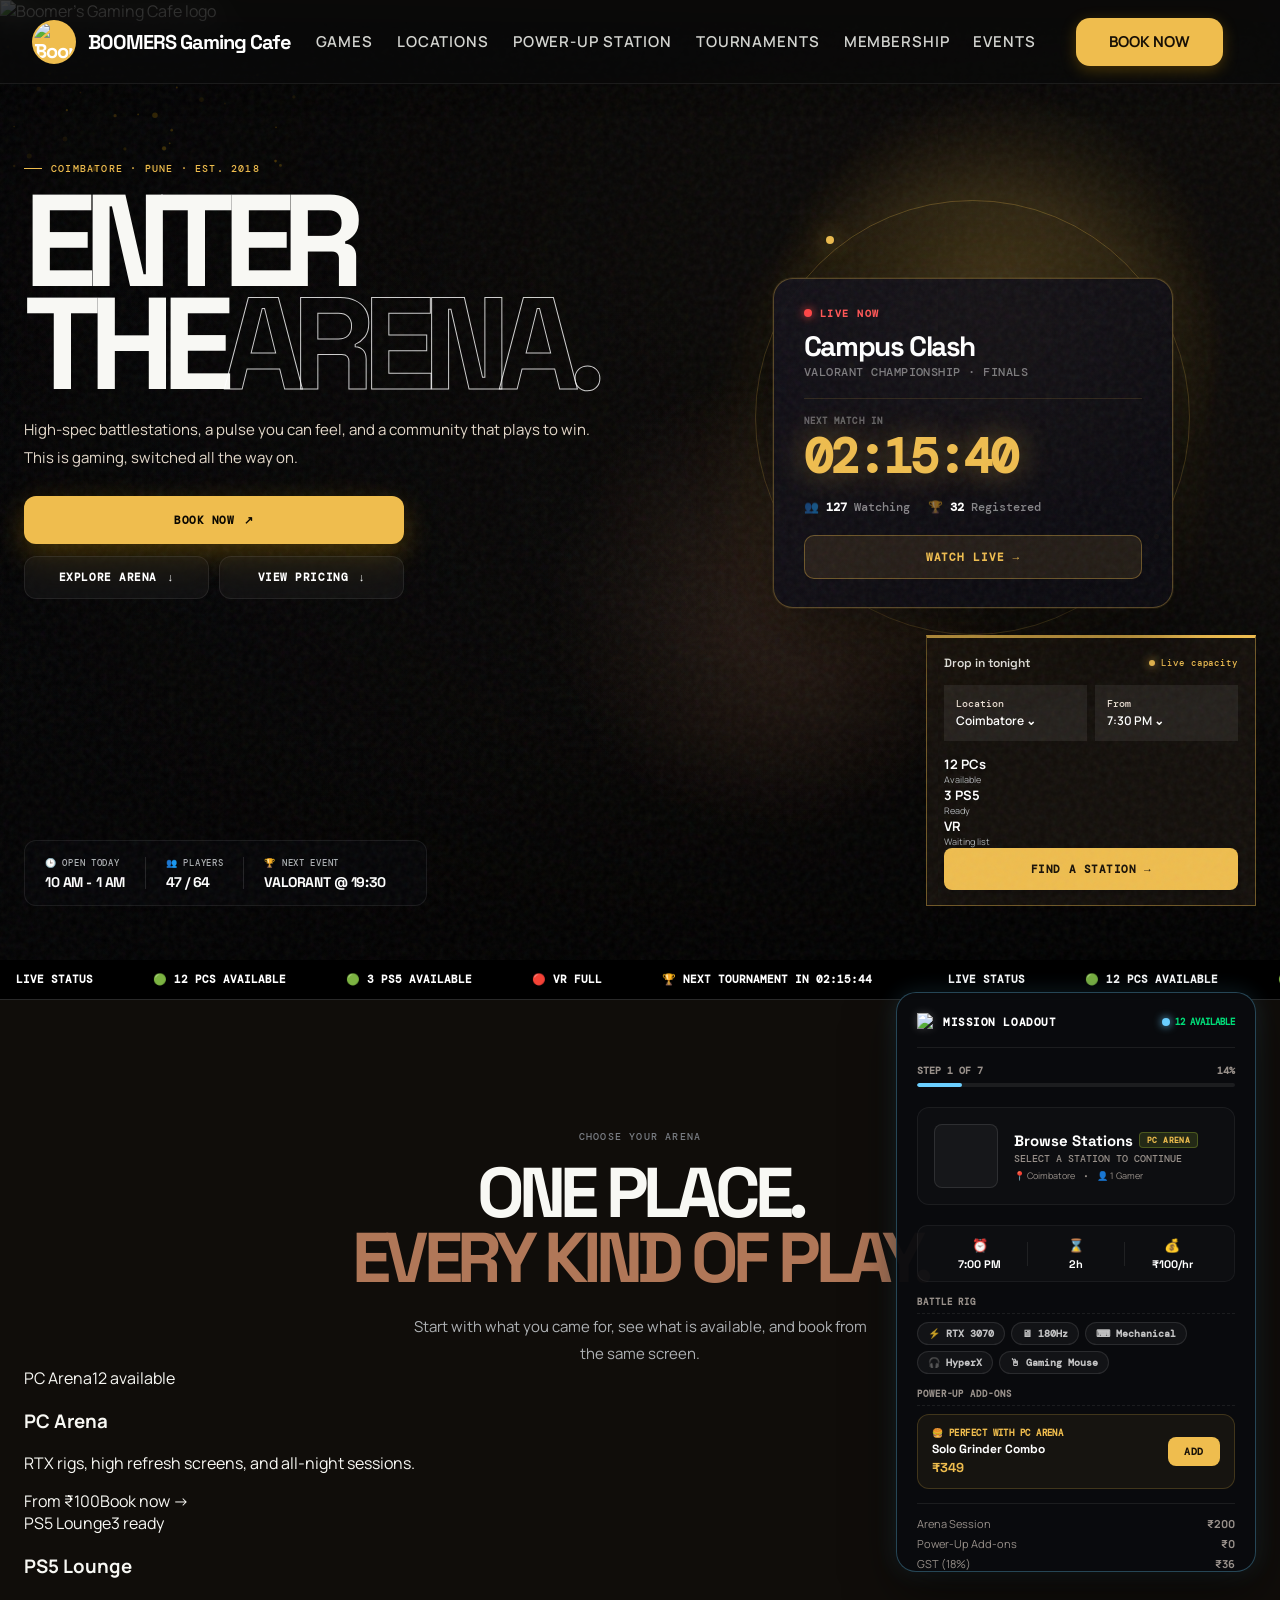
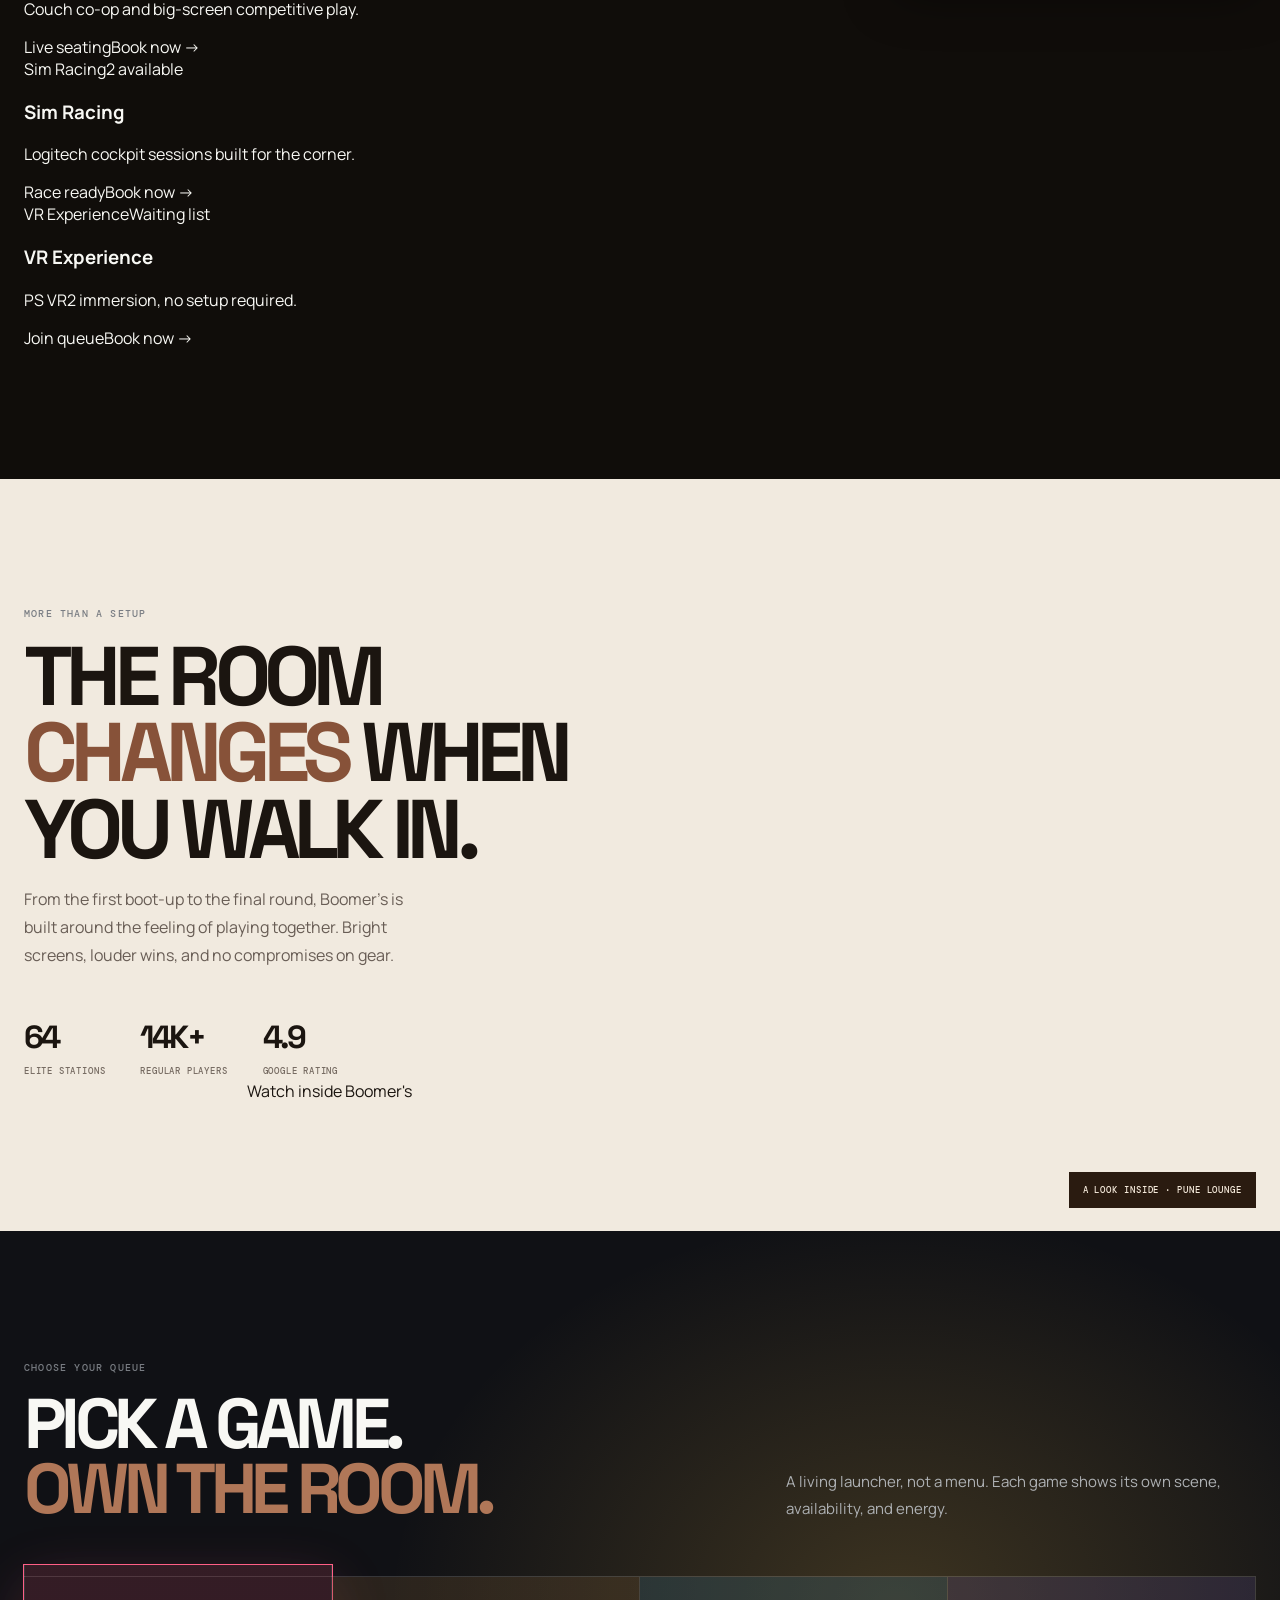
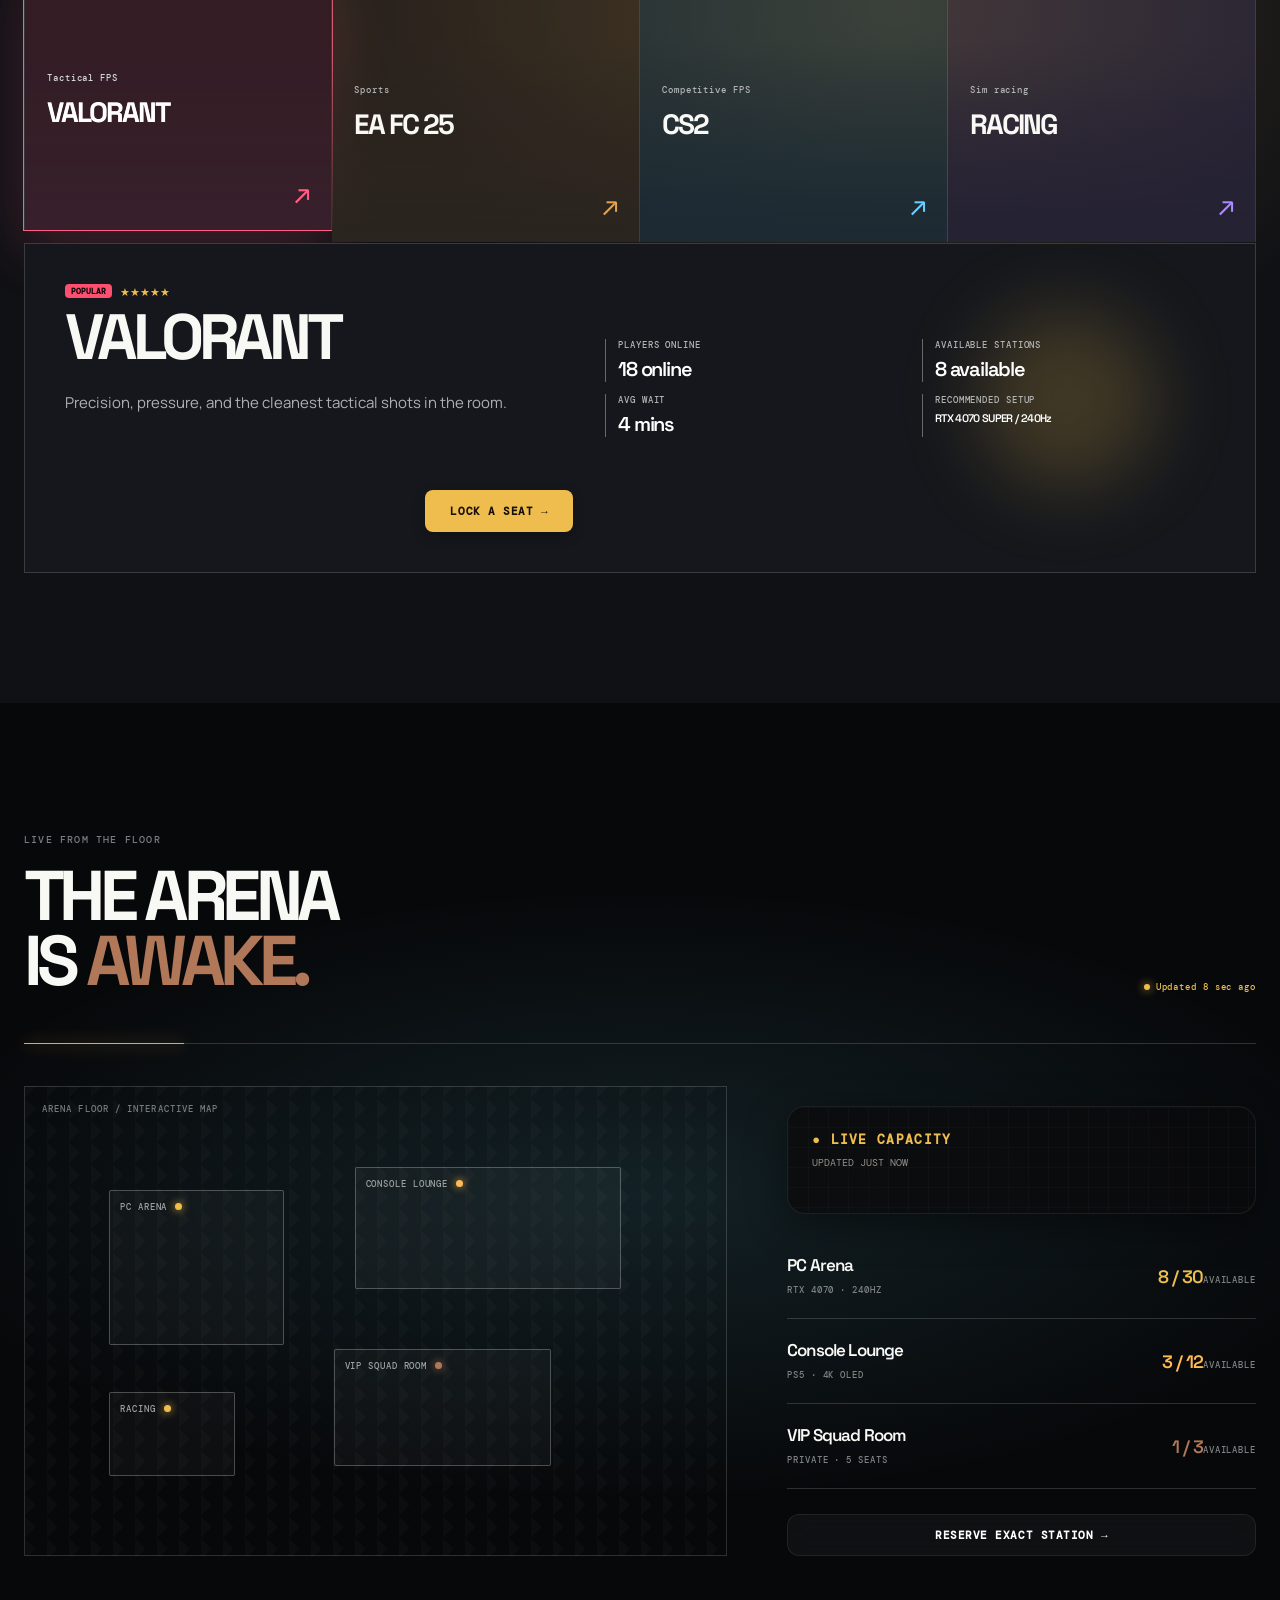
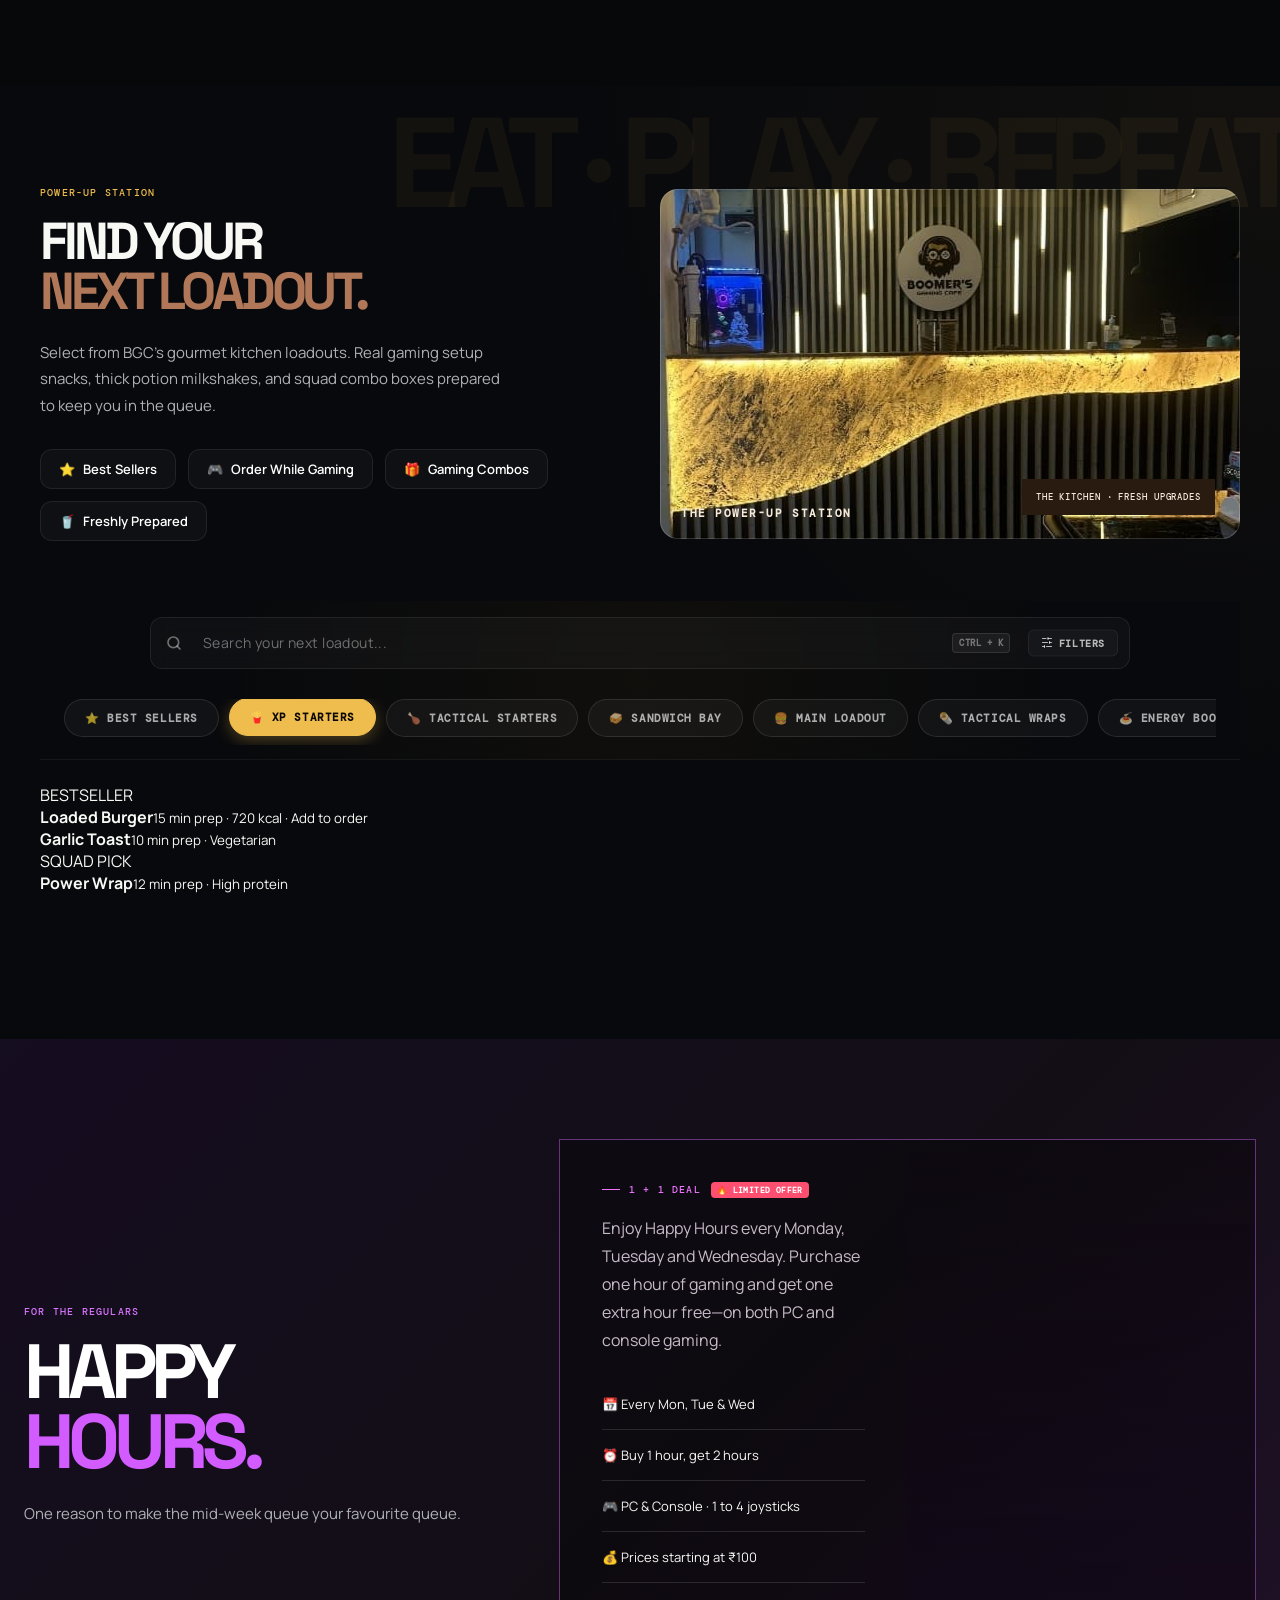
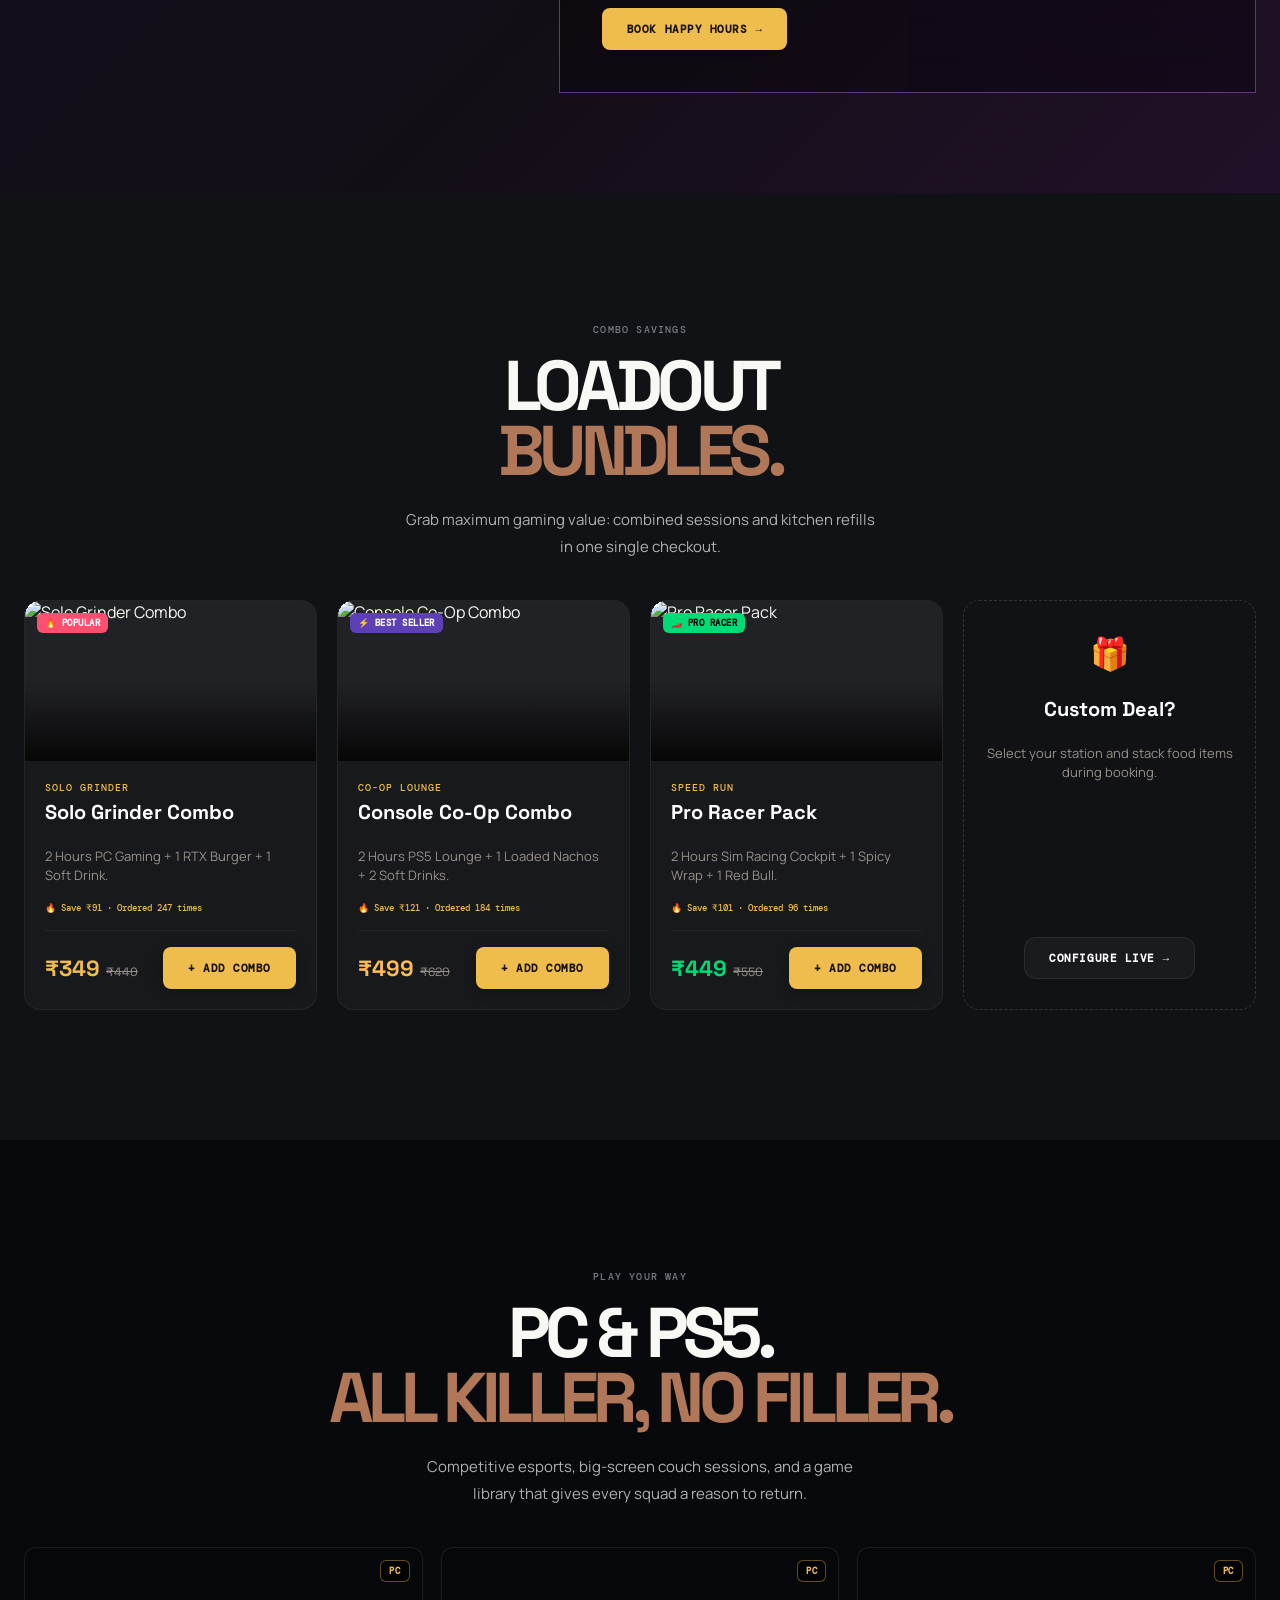
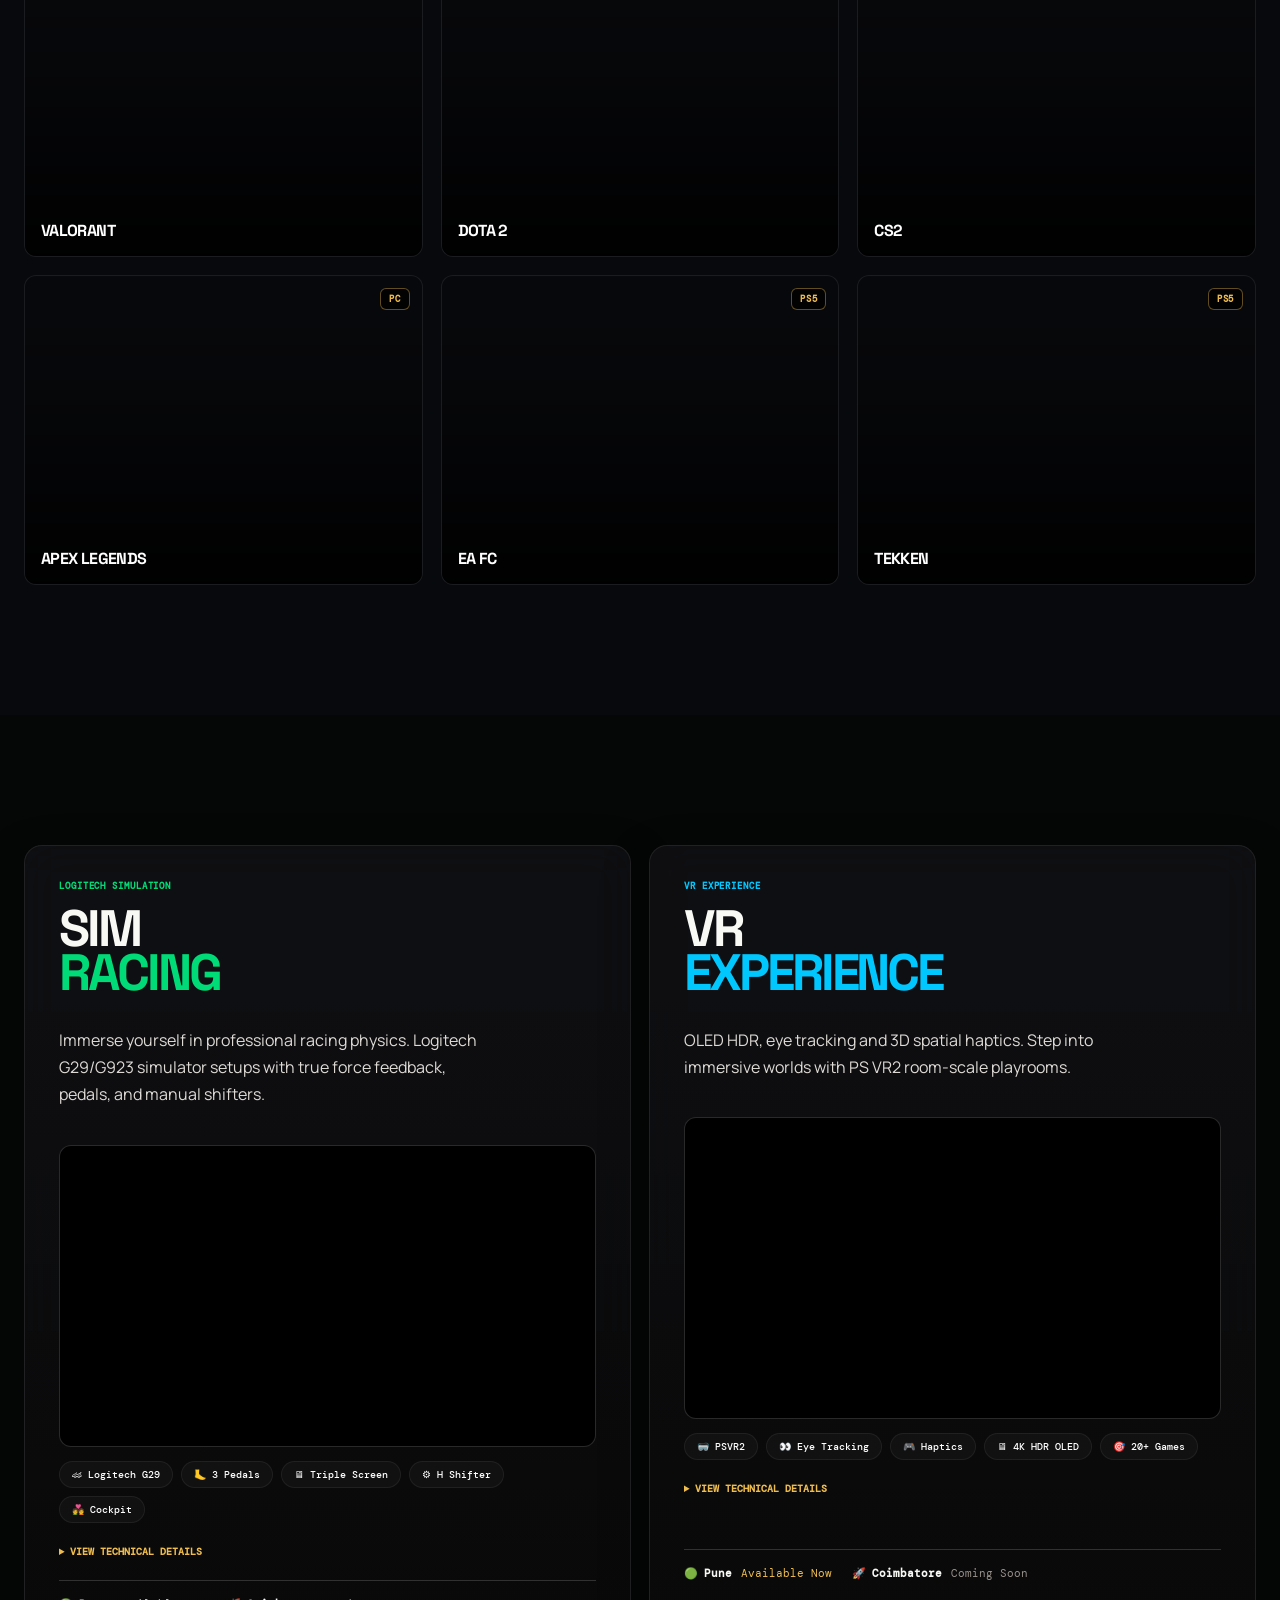
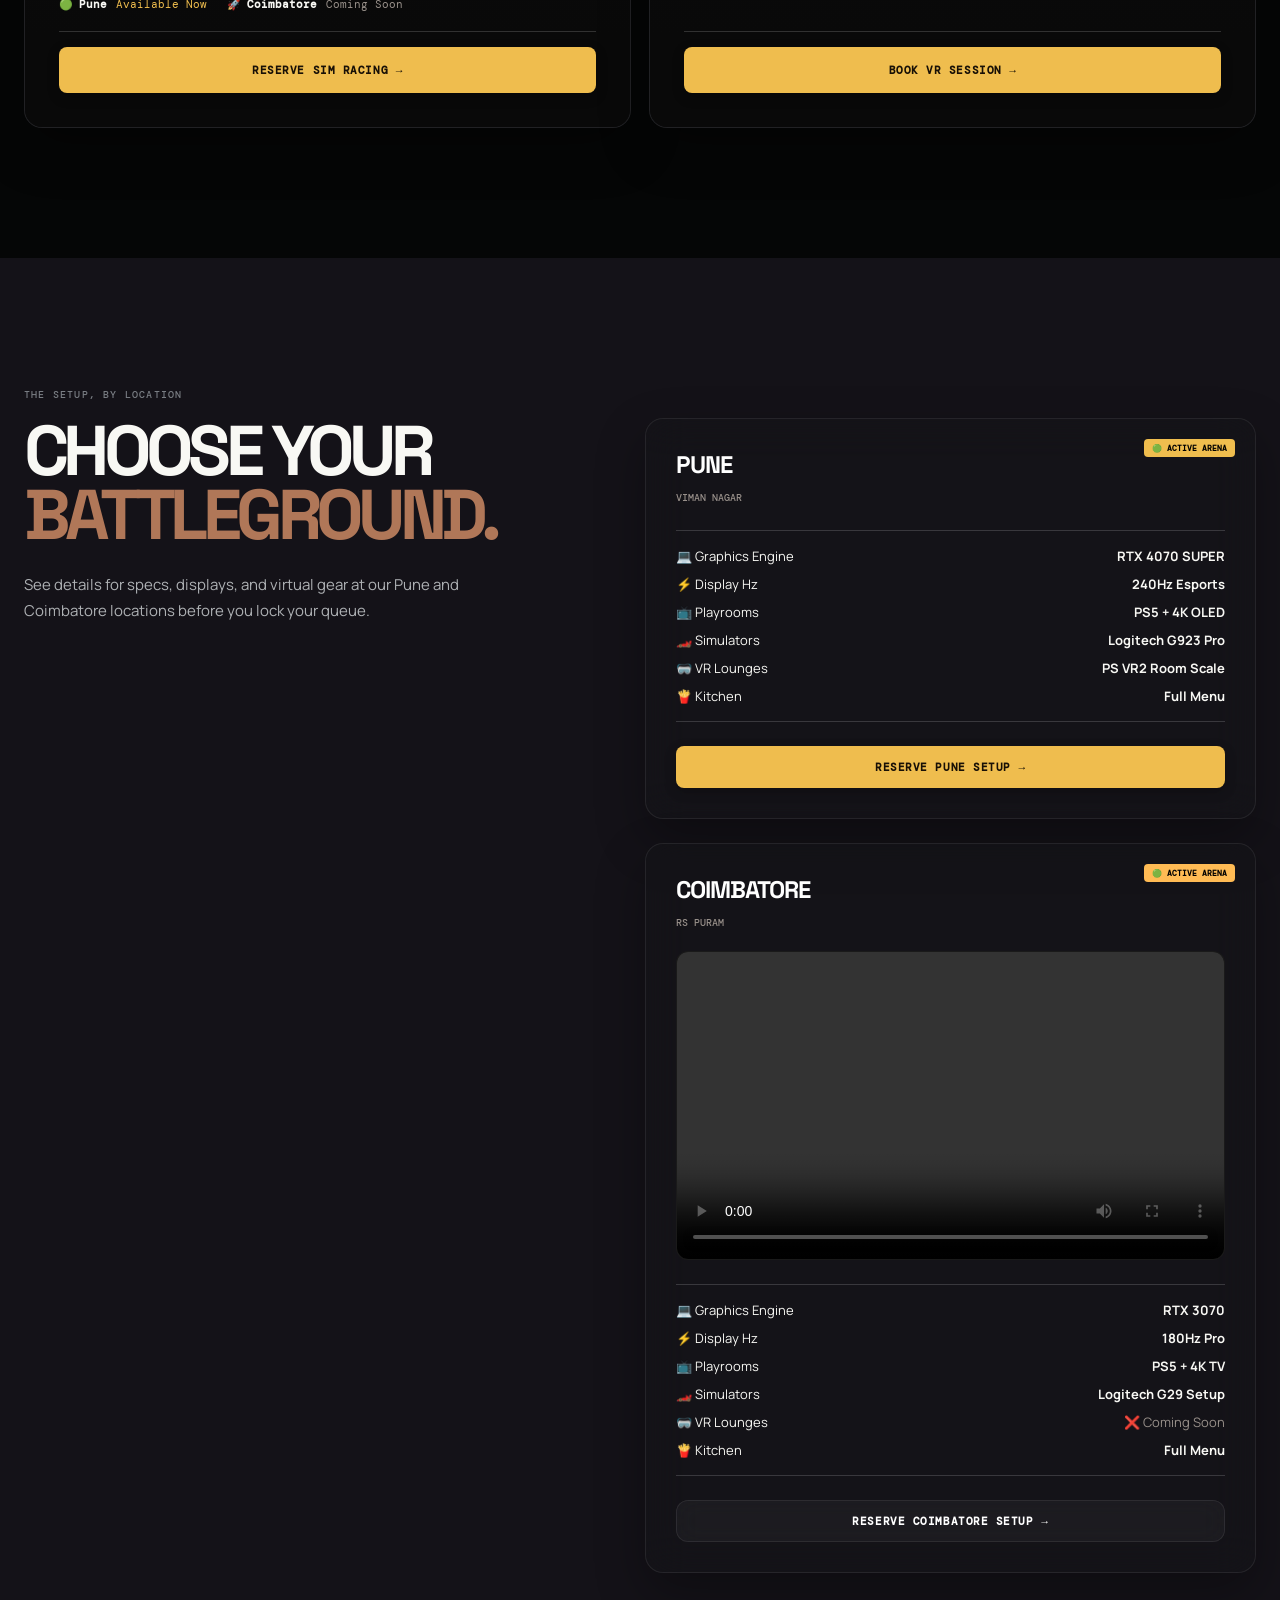
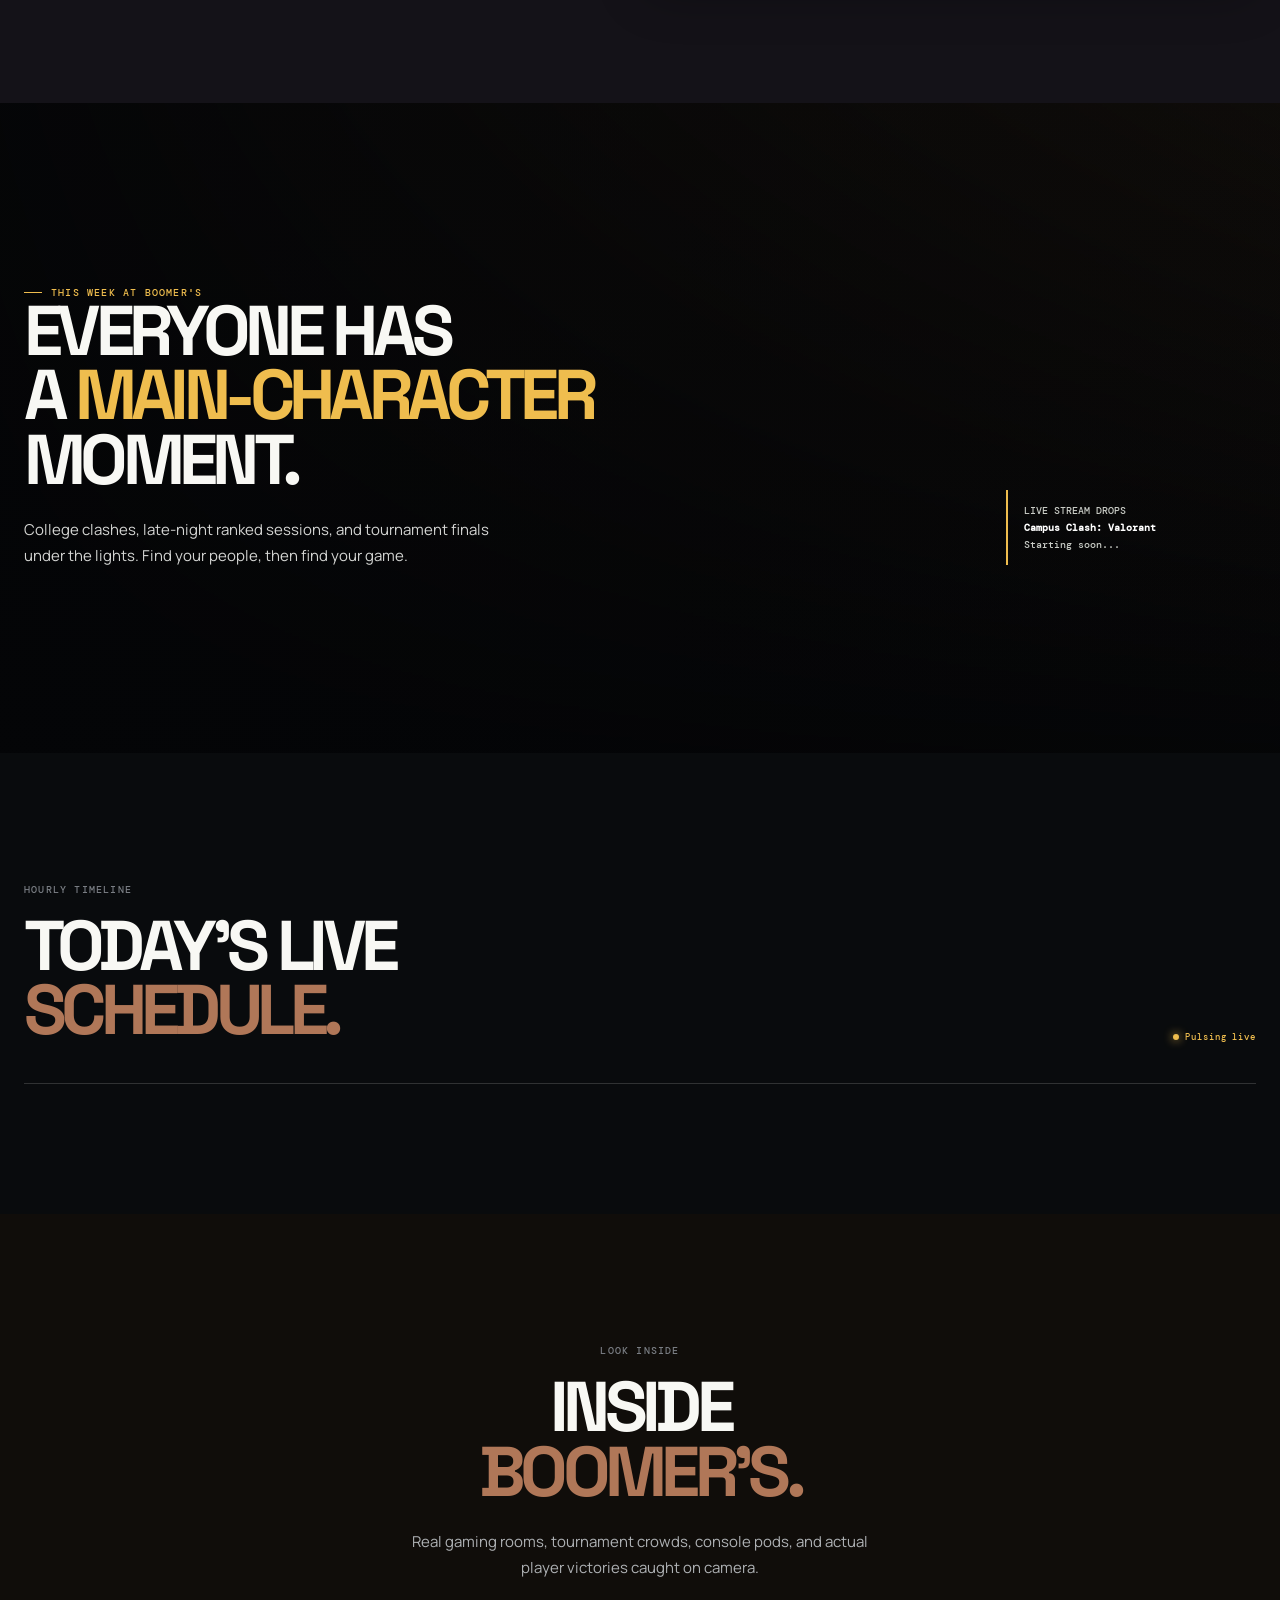
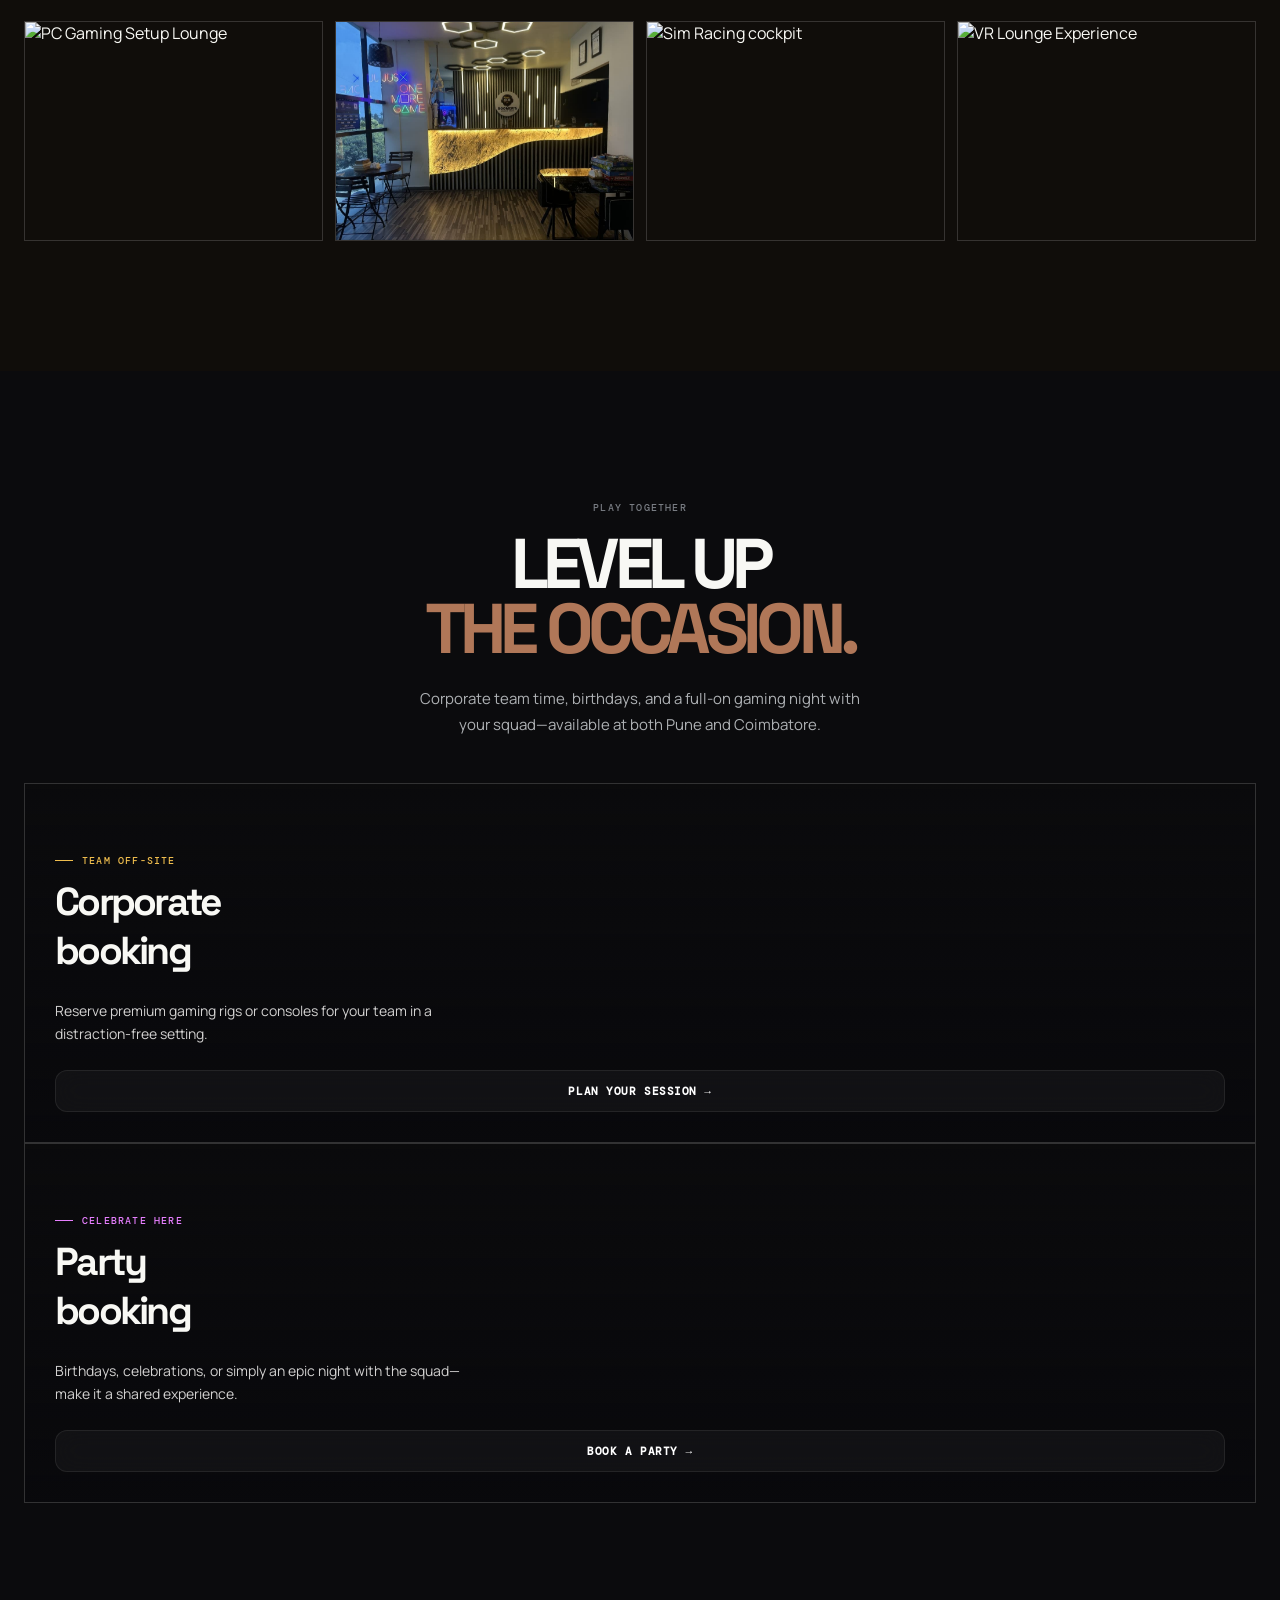
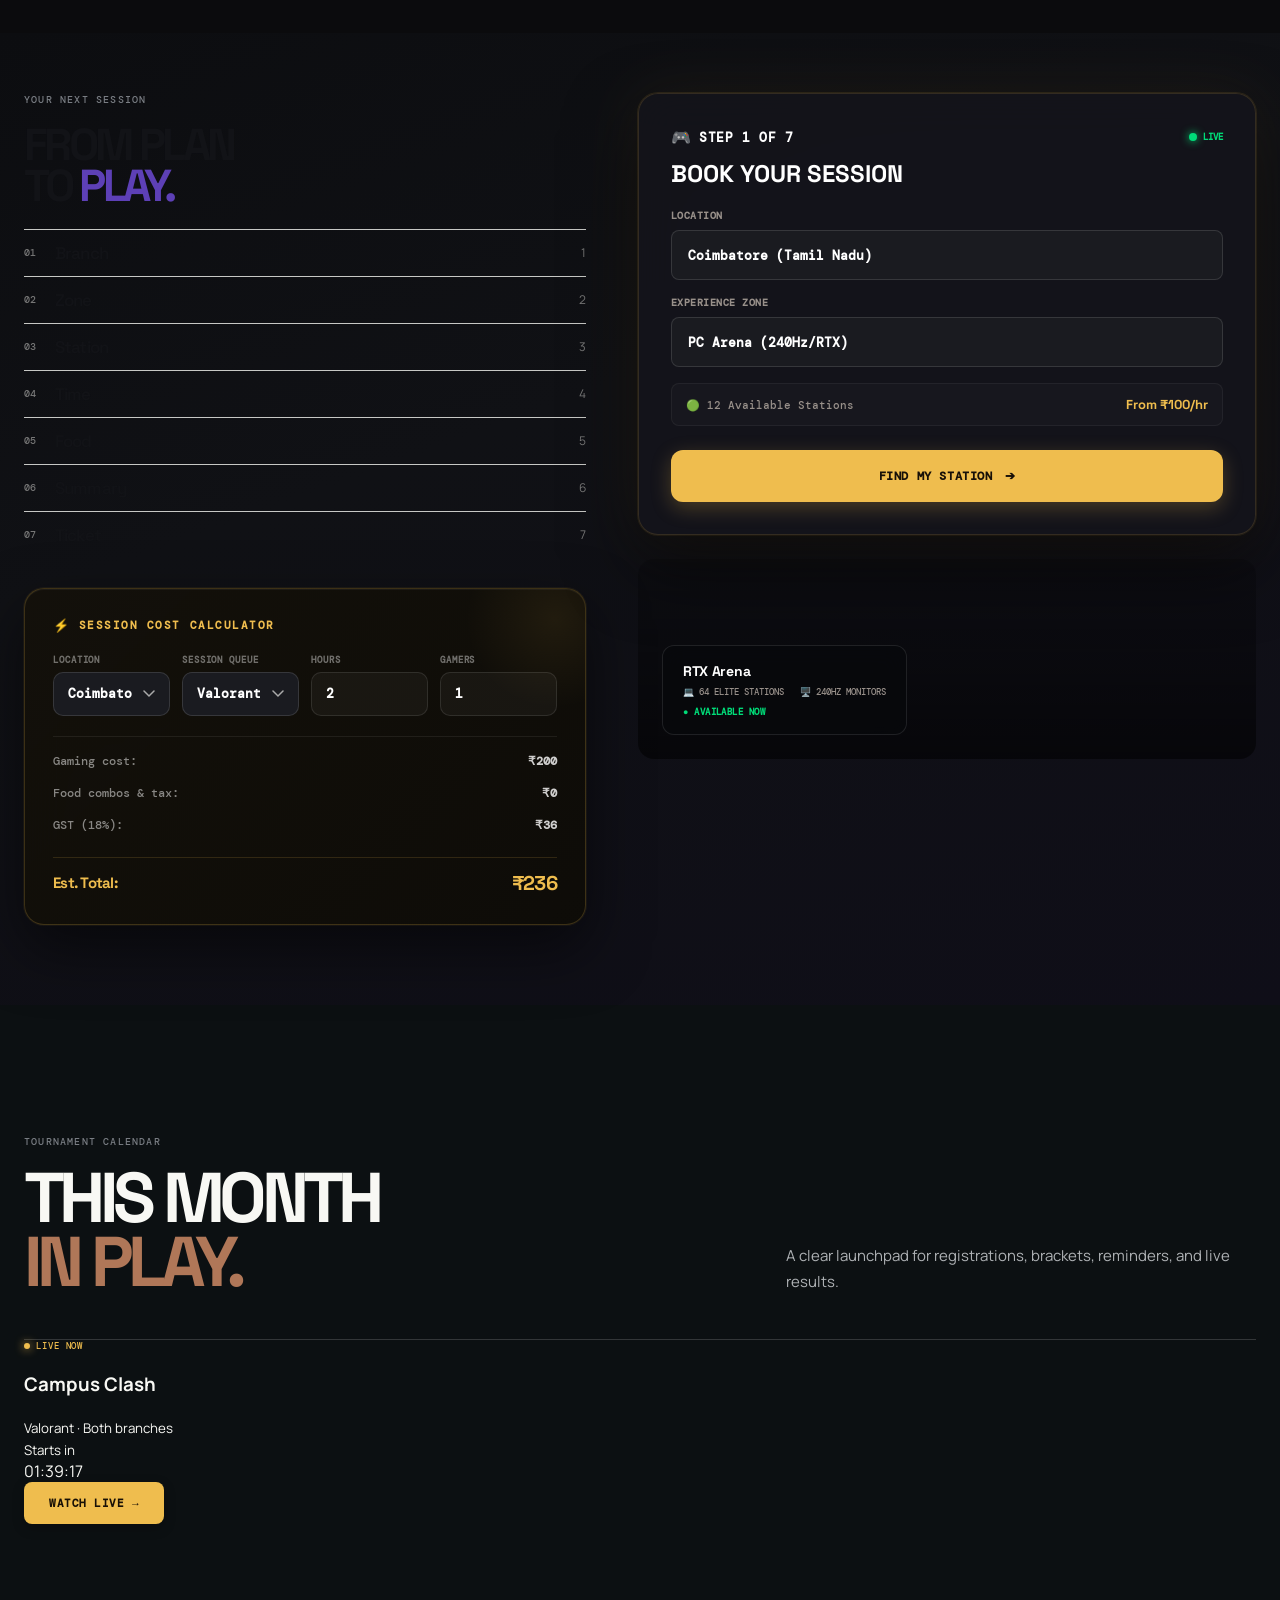
==== commit 499bfa26: "UI Polish: Refine desktop navbar Book CTA button size, padding & glow, adjust search box width to 98" ====
--- a/boomers-gaming-cafe/index.html
+++ b/boomers-gaming-cafe/index.html
@@ -339,7 +339,7 @@
             <div class="live-availability" id="liveAvailabilityDashboardWrap">
               <div class="live-avail-title">
                 <span>● LIVE CAPACITY</span>
-                <small style="font-size: 10px; color: var(--muted); text-transform: uppercase; font-family: var(--mono); font-weight: normal; margin-top: 4px; display: block;">Updated 8 sec ago</small>
+                <small id="liveUpdatedTime" style="font-size: 10px; color: var(--muted); text-transform: uppercase; font-family: var(--mono); font-weight: normal; margin-top: 4px; display: block;">Updated just now</small>
               </div>
               <div class="live-avail-grid" id="liveAvailabilityDashboard">
                 <!-- Loaded Dynamically -->
--- a/boomers-gaming-cafe/assets/css/main.css
+++ b/boomers-gaming-cafe/assets/css/main.css
@@ -138,38 +138,44 @@
   color: #efbd4e;
 }
 
-.nav-cta, .button {
-  display: inline-flex;
-  align-items: center;
-  justify-content: center;
-  gap: 10px;
-  background: var(--lime);
-  color: #181006;
-  font-size: 12px;
-  font-weight: 800;
-  letter-spacing: 0.07em;
-  text-transform: uppercase;
-  padding: 13px 18px;
-  border-radius: 2px;
-  transition: transform 0.25s, box-shadow 0.25s;
-  border: 1px solid transparent;
-}
-
-.nav-cta:hover, .button:hover {
-  transform: translateY(-3px);
-  box-shadow: 0 10px 34px rgba(239, 189, 78, 0.25);
-}
-
+.nav-cta, .button, .cafe-add-btn {
+  display: inline-flex !important;
+  align-items: center !important;
+  justify-content: center !important;
+  gap: 10px !important;
+  background: var(--lime) !important;
+  color: #181006 !important;
+  font: 700 11px var(--mono) !important; /* Esports monospace look */
+  letter-spacing: 0.05em !important;
+  text-transform: uppercase !important;
+  padding: 12px 24px !important;
+  border-radius: 8px !important; /* Unified 8px sharp esports radius */
+  border: 1px solid transparent !important;
+  box-shadow: 0 4px 12px rgba(0, 0, 0, 0.25) !important;
+  transition: all 200ms ease !important; /* Standardized 200ms ease */
+  cursor: pointer !important;
+  height: 42px !important;
+  box-sizing: border-box !important;
+}
+
+.nav-cta:hover, .button:hover, .cafe-add-btn:hover {
+  transform: translateY(-4px) !important;
+  background: var(--lime) !important;
+  box-shadow: 0 8px 24px rgba(167, 255, 0, 0.3) !important; /* Unified soft glow */
+}
+
+/* Secondary Button styling */
 .button.secondary {
-  background: rgba(255, 255, 255, 0.05);
-  border: 1px solid var(--line);
-  color: #fff;
-  backdrop-filter: blur(10px);
+  background: rgba(255, 255, 255, 0.03) !important;
+  border: 1px solid rgba(255, 255, 255, 0.08) !important;
+  color: #fff !important;
+  box-shadow: none !important;
 }
 
 .button.secondary:hover {
-  background: rgba(255, 255, 255, 0.1);
-  box-shadow: 0 10px 30px rgba(255, 255, 255, 0.05);
+  background: rgba(255, 255, 255, 0.08) !important;
+  border-color: rgba(255, 255, 255, 0.15) !important;
+  box-shadow: 0 8px 20px rgba(0, 0, 0, 0.4) !important;
 }
 
 .button:disabled {
@@ -1230,14 +1236,15 @@
   background: rgba(18, 18, 22, 0.7);
   border: 1px solid rgba(255, 255, 255, 0.08);
   border-radius: 12px;
-  padding: 16px;
+  padding: 20px; /* Better spacing inside cards */
   cursor: pointer;
   overflow: hidden;
-  transition: all 0.3s cubic-bezier(0.25, 0.8, 0.25, 1);
+  transition: all 250ms ease !important; /* Standardized transition */
   display: flex;
   flex-direction: column;
   justify-content: space-between;
-  min-height: 120px;
+  min-height: 140px; /* Better height on mobile/desktop */
+  box-sizing: border-box;
 }
 
 .live-card-glow {
@@ -1250,45 +1257,45 @@
   z-index: 1;
 }
 
-/* Category borders & glows */
+/* Category borders & glows - reduced intensity for a softer glow */
 .pc-arena-card:hover {
-  border-color: #00c8ff !important;
-  box-shadow: 0 0 16px rgba(0, 200, 255, 0.2) !important;
+  border-color: rgba(0, 200, 255, 0.5) !important;
+  box-shadow: 0 8px 24px rgba(0, 200, 255, 0.1) !important;
 }
 .pc-arena-card:hover .live-card-glow {
   opacity: 1;
-  box-shadow: inset 0 0 20px rgba(0, 200, 255, 0.1);
+  box-shadow: inset 0 0 20px rgba(0, 200, 255, 0.05);
 }
 
 .ps5-lounge-card:hover {
-  border-color: #ad8cff !important;
-  box-shadow: 0 0 16px rgba(173, 140, 255, 0.2) !important;
+  border-color: rgba(173, 140, 255, 0.5) !important;
+  box-shadow: 0 8px 24px rgba(173, 140, 255, 0.1) !important;
 }
 .ps5-lounge-card:hover .live-card-glow {
   opacity: 1;
-  box-shadow: inset 0 0 20px rgba(173, 140, 255, 0.1);
+  box-shadow: inset 0 0 20px rgba(173, 140, 255, 0.05);
 }
 
 .sim-racing-card:hover {
-  border-color: #efbd4e !important;
-  box-shadow: 0 0 16px rgba(239, 189, 78, 0.2) !important;
+  border-color: rgba(239, 189, 78, 0.5) !important;
+  box-shadow: 0 8px 24px rgba(239, 189, 78, 0.1) !important;
 }
 .sim-racing-card:hover .live-card-glow {
   opacity: 1;
-  box-shadow: inset 0 0 20px rgba(239, 189, 78, 0.1);
+  box-shadow: inset 0 0 20px rgba(239, 189, 78, 0.05);
 }
 
 .vr-lounge-card:hover {
-  border-color: #ff4f70 !important;
-  box-shadow: 0 0 16px rgba(255, 79, 112, 0.2) !important;
+  border-color: rgba(255, 79, 112, 0.5) !important;
+  box-shadow: 0 8px 24px rgba(255, 79, 112, 0.1) !important;
 }
 .vr-lounge-card:hover .live-card-glow {
   opacity: 1;
-  box-shadow: inset 0 0 20px rgba(255, 79, 112, 0.1);
+  box-shadow: inset 0 0 20px rgba(255, 79, 112, 0.05);
 }
 
 .live-card:hover {
-  transform: translateY(-6px);
+  transform: translateY(-8px) !important; /* Unified translateY(-8px) */
   background: rgba(22, 22, 28, 0.85);
 }
 
@@ -3162,48 +3169,27 @@
   position: relative;
   overflow: hidden;
   border: 1px solid rgba(255, 255, 255, 0.08);
-  background: rgba(20, 21, 25, 0.65);
-  transition: border-color 0.3s, transform 0.3s, box-shadow 0.3s;
-}
-
-.food-product-card::before {
-  content: '';
-  position: absolute;
-  inset: -1px;
-  border-radius: 18px;
-  padding: 1px;
-  background: linear-gradient(90deg, #efbd4e, #ad8cff, #00c8ff, #efbd4e);
-  background-size: 400% 400%;
-  -webkit-mask: linear-gradient(#fff 0 0) content-box, linear-gradient(#fff 0 0);
-  -webkit-mask-composite: xor;
-  mask-composite: exclude;
-  pointer-events: none;
-  opacity: 0;
-  transition: opacity 0.3s;
+  background: rgba(16, 17, 21, 0.65) !important;
+  border-radius: 12px !important;
+  transition: all 250ms ease !important;
+  display: flex !important;
+  flex-direction: column !important;
+  justify-content: space-between !important;
+  height: 100% !important;
 }
 
 .food-product-card:hover {
-  transform: translateY(-6px);
-  box-shadow: 0 20px 40px rgba(0, 0, 0, 0.4);
-}
-
-.food-product-card:hover::before {
-  opacity: 1;
-  animation: borderGlow 6s linear infinite;
-}
-
-@keyframes borderGlow {
-  0% { background-position: 0% 50%; }
-  50% { background-position: 100% 50%; }
-  100% { background-position: 0% 50%; }
+  transform: translateY(-8px) !important;
+  border-color: rgba(255, 199, 70, 0.6) !important;
+  box-shadow: 0 12px 30px rgba(0, 0, 0, 0.4), 0 0 15px rgba(255, 199, 70, 0.1) !important;
 }
 
 .food-image-container {
-  height: 160px;
+  height: 170px !important;
   width: 100%;
   overflow: hidden;
   position: relative;
-  border-bottom: 1px solid var(--line);
+  border-bottom: 1px solid rgba(255, 255, 255, 0.06);
 }
 
 .food-image-bg {
@@ -3211,11 +3197,11 @@
   height: 100%;
   background-size: cover;
   background-position: center;
-  transition: transform 0.5s cubic-bezier(0.25, 1, 0.5, 1);
+  transition: transform 300ms ease !important;
 }
 
 .food-product-card:hover .food-image-bg {
-  transform: scale(1.08);
+  transform: scale(1.04) !important;
 }
 
 .food-pop-badge {
@@ -3245,52 +3231,78 @@
 }
 
 .food-card-details {
-  padding: 16px 16px 8px;
-}
-
-.food-type-badge {
-  font: 700 8px var(--mono);
-  padding: 2px 6px;
-  border-radius: 4px;
-  text-transform: uppercase;
-  display: inline-block;
-}
-.food-type-badge.veg {
-  background: rgba(0, 219, 120, 0.1);
-  color: var(--lime);
-}
-.food-type-badge.non-veg {
-  background: rgba(255, 79, 112, 0.1);
-  color: var(--red);
+  padding: 20px 20px 0 !important;
+  display: flex !important;
+  flex-direction: column !important;
+  flex-grow: 1 !important;
 }
 
 .food-card-title {
-  font: 700 18px var(--display);
-  color: #fff;
-  margin: 6px 0;
-  letter-spacing: -0.04em;
+  font: 700 15px var(--display) !important;
+  color: #fff !important;
+  margin: 0 !important;
+  line-height: 1.25 !important;
+  height: 2.5em !important;
+  overflow: hidden !important;
+  display: -webkit-box !important;
+  -webkit-line-clamp: 2 !important;
+  -webkit-box-orient: vertical !important;
+  text-overflow: ellipsis !important;
+}
+
+.food-card-price {
+  color: #F5C54B !important; /* Boomer's gold */
+  font: 800 16px var(--mono) !important; /* bold, slightly larger */
+  margin: 8px 0 10px 0 !important; /* 8-12px spacing from title and description */
 }
 
 .food-card-desc {
-  font-size: 11px;
-  color: var(--muted);
-  line-height: 1.4;
-  margin: 0 0 10px;
-  min-height: 32px;
+  font-size: 11px !important;
+  color: rgba(255, 255, 255, 0.6) !important;
+  line-height: 1.35 !important;
+  height: 2.7em !important;
+  overflow: hidden !important;
+  display: -webkit-box !important;
+  -webkit-line-clamp: 2 !important;
+  -webkit-box-orient: vertical !important;
+  text-overflow: ellipsis !important;
+  margin-bottom: 12px !important;
+}
+
+.food-card-meta {
+  display: flex !important;
+  align-items: center !important;
+  gap: 16px !important;
+  font: 500 11px var(--mono) !important;
+  color: rgba(255, 255, 255, 0.4) !important;
+  border-top: 1px solid rgba(255, 255, 255, 0.05) !important;
+  padding-top: 12px !important;
+  margin-top: auto !important; /* Push metadata to bottom of details */
+  padding-bottom: 12px !important;
+  box-sizing: border-box !important;
+}
+
+.meta-veg {
+  font-weight: 700 !important;
+}
+.meta-veg.veg {
+  color: #00db78 !important;
+}
+.meta-veg.non-veg {
+  color: #ff4f70 !important;
+}
+.meta-rating {
+  color: #ffbb54 !important;
+  display: inline-flex !important;
+  align-items: center !important;
+  gap: 3px !important;
 }
 
 .food-card-footer {
-  padding: 0 16px 16px;
-  display: flex;
-  justify-content: space-between;
-  align-items: center;
-  border-top: 1px solid rgba(255, 255, 255, 0.04);
-  padding-top: 12px;
-}
-
-.food-card-price {
-  font: 700 20px var(--display);
-  color: var(--lime);
+  padding: 10px 20px 20px !important;
+  display: flex !important;
+  flex-direction: column !important;
+  border-top: 1px solid rgba(255, 255, 255, 0.05) !important;
 }
 
 /* Most Ordered Ranked Cards */
@@ -4115,6 +4127,37 @@
   overflow: hidden;
 }
 
+.bundle-img-wrap::after {
+  content: '';
+  position: absolute;
+  bottom: 0; left: 0; right: 0; height: 50%;
+  background: linear-gradient(to top, rgba(0, 0, 0, 0.8), transparent);
+  z-index: 1;
+  pointer-events: none;
+}
+
+.bundle-img-wrap::before {
+  content: 'View Details →';
+  position: absolute;
+  bottom: 12px;
+  right: 12px;
+  font: 700 9px var(--mono);
+  color: #fff;
+  background: rgba(0, 0, 0, 0.6);
+  border: 1px solid rgba(255, 255, 255, 0.1);
+  border-radius: 4px;
+  padding: 4px 8px;
+  z-index: 3;
+  opacity: 0;
+  transform: translateY(4px);
+  transition: all 0.25s ease;
+}
+
+.bundle-card:hover .bundle-img-wrap::before {
+  opacity: 1;
+  transform: translateY(0);
+}
+
 .bundle-img-wrap img {
   width: 100%;
   height: 100%;
@@ -4836,19 +4879,19 @@
   position: fixed;
   top: 104px; /* 20px below desktop 84px navbar */
   left: 50%;
-  transform: translate(-50%, -20px) scale(0.96);
-  width: 380px;
-  height: 76px;
+  transform: translate(-50%, -15px) scale(0.97);
+  width: 320px !important; /* Smaller, more compact */
+  height: 68px !important; /* Reduced height */
   background: rgba(18, 18, 22, 0.96) !important;
   backdrop-filter: blur(12px) !important;
   -webkit-backdrop-filter: blur(12px) !important;
   border: 1px solid rgba(255, 199, 70, 0.35) !important;
-  border-radius: 18px !important;
+  border-radius: 12px !important; /* matches general cards */
   box-shadow: 0 0 16px rgba(255, 199, 70, 0.12), 0 8px 32px rgba(0, 0, 0, 0.5) !important;
   z-index: 999999 !important;
   opacity: 0;
   pointer-events: none;
-  transition: opacity 0.3s cubic-bezier(0.16, 1, 0.3, 1), transform 0.3s cubic-bezier(0.16, 1, 0.3, 1);
+  transition: opacity 250ms cubic-bezier(0.16, 1, 0.3, 1), transform 250ms cubic-bezier(0.16, 1, 0.3, 1) !important;
   overflow: hidden;
   box-sizing: border-box;
 }
@@ -4862,7 +4905,7 @@
 .toast-content {
   width: 100%;
   height: 100%;
-  padding: 14px 20px;
+  padding: 10px 16px;
   display: flex;
   align-items: center;
   justify-content: space-between;
@@ -4874,28 +4917,28 @@
   display: flex;
   flex-direction: column;
   justify-content: center;
-  gap: 2px;
+  gap: 1px;
 }
 
 .toast-heading {
-  font: 700 13px var(--mono) !important;
+  font: 700 12px var(--mono) !important; /* Slightly smaller typography */
   color: #fff !important;
 }
 
 .toast-subtext {
-  font: 500 11px var(--mono) !important;
+  font: 500 10px var(--mono) !important; /* Muted subtitle */
   color: rgba(255, 255, 255, 0.5) !important;
 }
 
 .toast-action {
-  font: 800 11px var(--mono) !important;
+  font: 800 10px var(--mono) !important;
   color: var(--menu-gold) !important;
   text-transform: uppercase;
   letter-spacing: 0.05em;
-  padding: 6px 12px;
+  padding: 4px 10px;
   background: rgba(255, 255, 255, 0.03);
   border: 1px solid rgba(255, 255, 255, 0.08);
-  border-radius: 8px;
+  border-radius: 6px;
   transition: all 0.2s ease;
 }
 
@@ -4913,7 +4956,7 @@
     padding: 0 !important;
   }
   .toast-content {
-    padding: 12px 16px !important;
+    padding: 10px 14px !important;
   }
 }
 
--- a/boomers-gaming-cafe/assets/css/responsive.css
+++ b/boomers-gaming-cafe/assets/css/responsive.css
@@ -448,38 +448,43 @@
 @media (max-width: 767px) {
   /* Dynamic Hamburger Toggle Button */
   .nav-toggle {
-    display: flex;
-    flex-direction: column;
-    justify-content: space-between;
-    width: 26px;
-    height: 18px;
-    background: transparent;
-    border: none;
-    cursor: pointer;
-    z-index: 10001;
-    padding: 0;
-    outline: none;
+    width: 44px !important; /* Touch target 44x44px */
+    height: 44px !important;
+    display: flex !important;
+    flex-direction: column !important;
+    align-items: center !important;
+    justify-content: center !important;
+    padding: 0 !important;
+    margin: 0 !important;
+    margin-right: -4px !important; /* Align flush right */
+    border: none !important;
+    background: transparent !important;
+    cursor: pointer !important;
+    z-index: 10001 !important;
   }
   
   .nav-toggle .bar {
-    width: 100%;
-    height: 2px;
-    background-color: #fff;
-    transition: all 0.3s cubic-bezier(0.25, 1, 0.5, 1);
-    transform-origin: left center;
+    width: 18px !important; /* Reduced icon size by about 20% (from 22px to 18px) */
+    height: 2px !important; /* Line height: 2px */
+    margin: 2.5px 0 !important; /* Spacing gap between lines: 5px */
+    border-radius: 999px !important;
+    display: block !important;
+    background-color: #fff !important;
+    transition: all 0.3s cubic-bezier(0.25, 1, 0.5, 1) !important;
+    transform-origin: left center !important;
   }
   
   .nav-toggle.active .bar:nth-child(1) {
-    transform: rotate(45deg) translate3d(2px, -1px, 0);
-    background-color: var(--lime);
+    transform: rotate(45deg) translate3d(2px, -1px, 0) !important;
+    background-color: var(--lime) !important;
   }
   .nav-toggle.active .bar:nth-child(2) {
-    opacity: 0;
-    transform: scaleX(0);
+    opacity: 0 !important;
+    transform: scaleX(0) !important;
   }
   .nav-toggle.active .bar:nth-child(3) {
-    transform: rotate(-45deg) translate3d(2px, 1px, 0);
-    background-color: var(--lime);
+    transform: rotate(-45deg) translate3d(2px, 1px, 0) !important;
+    background-color: var(--lime) !important;
   }
 
   /* Fullscreen Backdrop Blur Navigation Menu Overlay */
--- a/boomers-gaming-cafe/assets/css/desktop-polish.css
+++ b/boomers-gaming-cafe/assets/css/desktop-polish.css
@@ -90,23 +90,24 @@
     border-radius: 99px !important;
   }
   .nav-book-link {
-    height: 52px !important;
+    height: 3rem !important;
+    width: 9.2rem !important;
+    min-width: 9.2rem !important;
     display: inline-flex !important;
     align-items: center !important;
     justify-content: center !important;
-    padding: 0 28px !important;
-    min-width: 170px !important;
+    padding: 0 !important;
     background: var(--lime) !important;
     color: #181006 !important;
-    border-radius: 12px !important;
+    border-radius: 0.875rem !important;
     flex: 0 0 auto !important;
     align-self: center !important;
-    font-size: 12px !important;
-    font-weight: 800 !important;
+    font-size: 0.9375rem !important;
+    font-weight: 700 !important;
     text-transform: uppercase !important;
     border: 1px solid transparent !important;
     transition: all 0.3s cubic-bezier(0.16, 1, 0.3, 1) !important;
-    margin: 0 !important;
+    margin: 0 0 0 16px !important; /* Consistent spacing with navigation links */
     line-height: 1 !important;
   }
   .nav-book-link::after {
@@ -114,9 +115,9 @@
   }
   .nav-book-link:hover {
     background: var(--lime) !important;
-    opacity: 0.92 !important;
+    opacity: 0.95 !important;
     transform: translateY(-2px) !important;
-    box-shadow: 0 8px 24px rgba(167, 255, 0, 0.35) !important;
+    box-shadow: 0 6px 18px rgba(167, 255, 0, 0.25) !important; /* Glow reduced by 30% */
   }
   .hero-live-card{position:absolute;right:0;top:50%;width:270px;transform:translateY(-48%);padding:19px;border:1px solid rgba(239,189,78,.42);background:linear-gradient(145deg,rgba(20,17,14,.78),rgba(11,12,15,.72));backdrop-filter:blur(17px);box-shadow:0 20px 55px rgba(0,0,0,.36),inset 0 1px 0 rgba(255,255,255,.08);z-index:2}.hero-live-card::before{content:"";position:absolute;inset:0;background:radial-gradient(circle at 85% 0,rgba(239,189,78,.2),transparent 38%);pointer-events:none}.hero-live-card>*{position:relative}.hero-live-card .live{display:block;margin-bottom:11px}.hero-live-card h3{font:700 26px/.9 var(--display);letter-spacing:-.07em;margin:0 0 7px}.hero-live-card p{font-size:12px;color:#c7bbb0;margin:0 0 18px}.hero-live-meta{display:grid;grid-template-columns:1fr 1fr;gap:10px;padding:12px 0;border-top:1px solid rgba(255,255,255,.13);border-bottom:1px solid rgba(255,255,255,.13);font:500 9px var(--mono);letter-spacing:.07em;color:#a89b8f;text-transform:uppercase}.hero-live-meta b{display:block;color:#fff;font:700 16px var(--display);letter-spacing:-.05em;margin-top:4px;text-transform:none}.hero-live-card a{display:inline-flex;margin-top:15px;color:var(--lime);font:700 10px var(--mono);letter-spacing:.08em;text-transform:uppercase}.hero-live-card a:hover{color:#fff}.hero-bottom{grid-template-columns:1fr 330px;margin-top:36px}
   .cursor-glow{position:fixed;z-index:9999;width:260px;height:260px;border-radius:50%;pointer-events:none;background:radial-gradient(circle,rgba(239,189,78,.09),transparent 64%);transform:translate(-50%,-50%);mix-blend-mode:screen;transition:left .12s ease,top .12s ease;opacity:0}.cursor-glow.active{opacity:1}.magnetic{will-change:transform}@keyframes desktopKenBurns{from{transform:scale(1.03)}to{transform:scale(1.09)}}
@@ -152,7 +153,7 @@
   .search-wrap {
     position: relative !important;
     width: 100% !important;
-    max-width: 800px !important;
+    max-width: 980px !important; /* Premium balanced desktop width */
     margin-left: auto !important;
     margin-right: auto !important;
     display: flex !important;
@@ -182,7 +183,7 @@
     letter-spacing: 0.03em;
     outline: none !important;
     box-shadow: none !important;
-    transition: all 0.25s cubic-bezier(0.16, 1, 0.3, 1) !important;
+    transition: all 200ms ease !important;
     box-sizing: border-box !important;
     line-height: normal !important; /* Vertically centered text input content */
   }
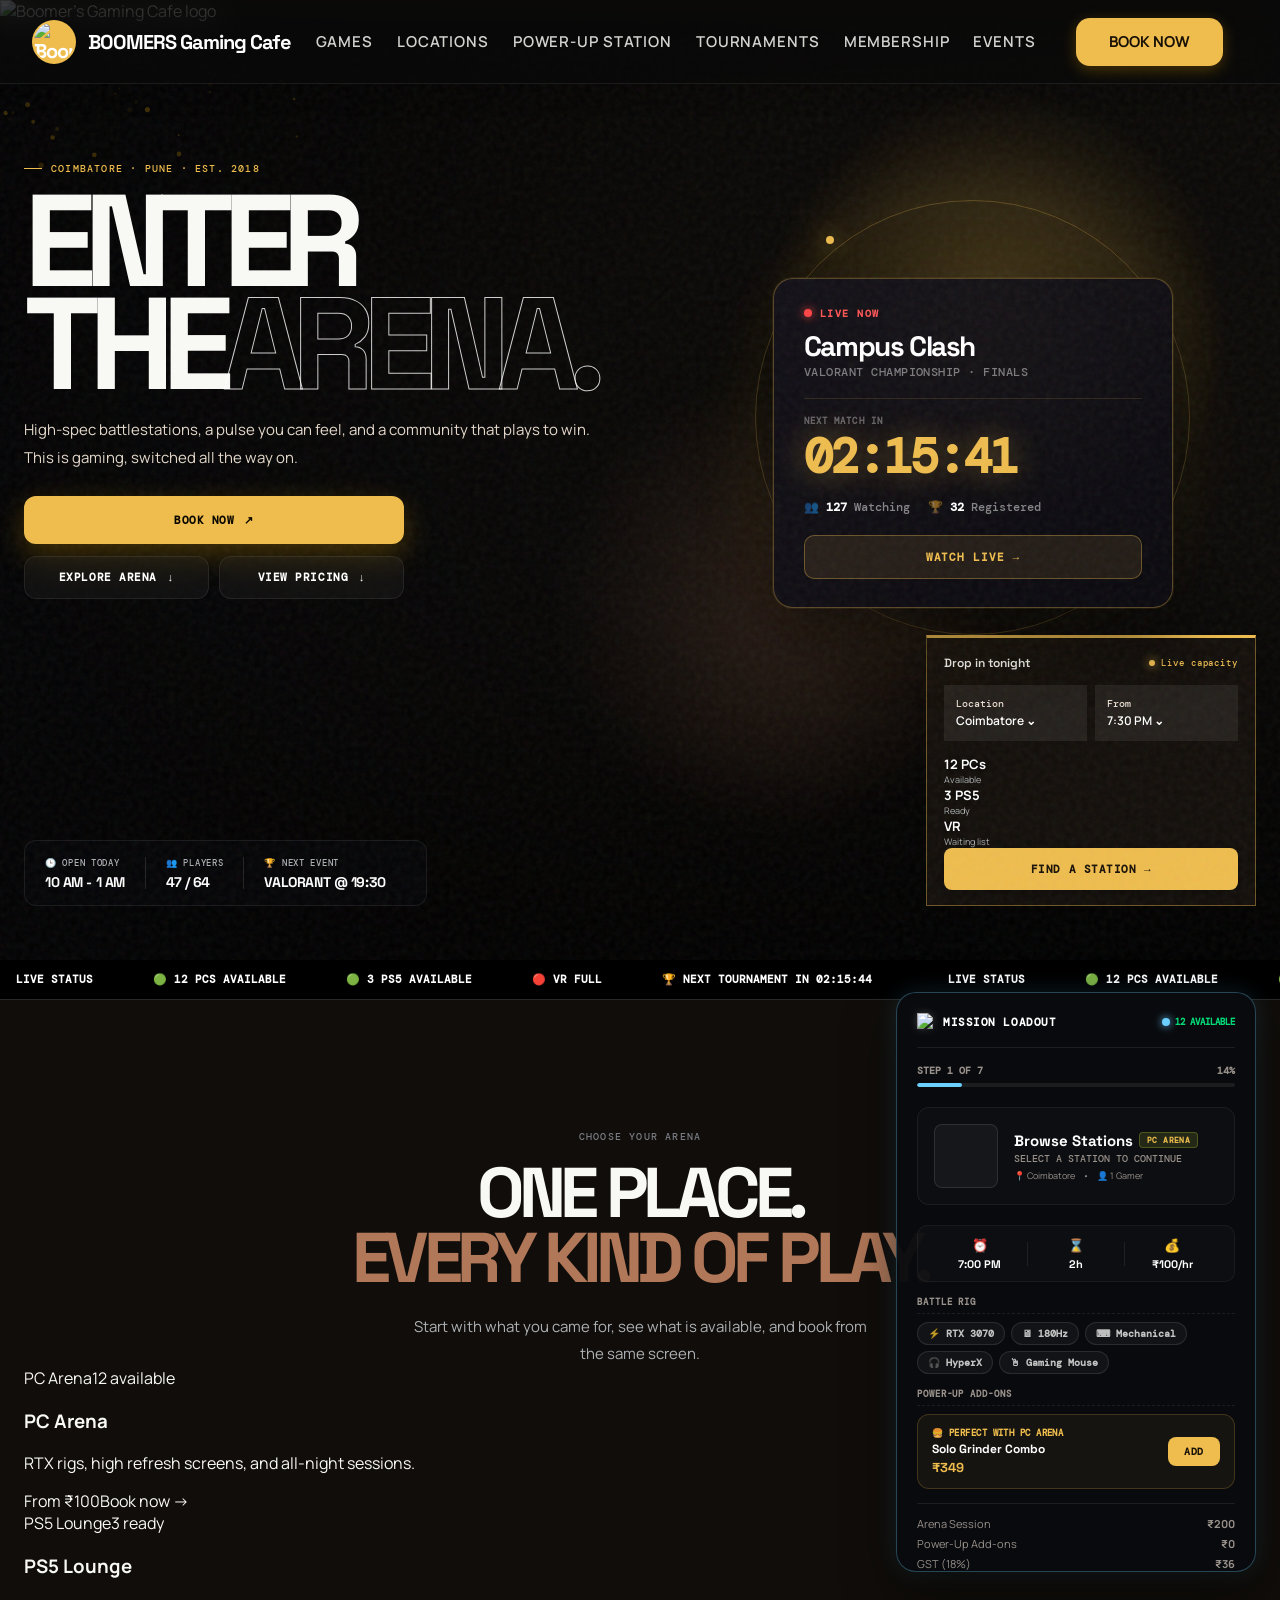
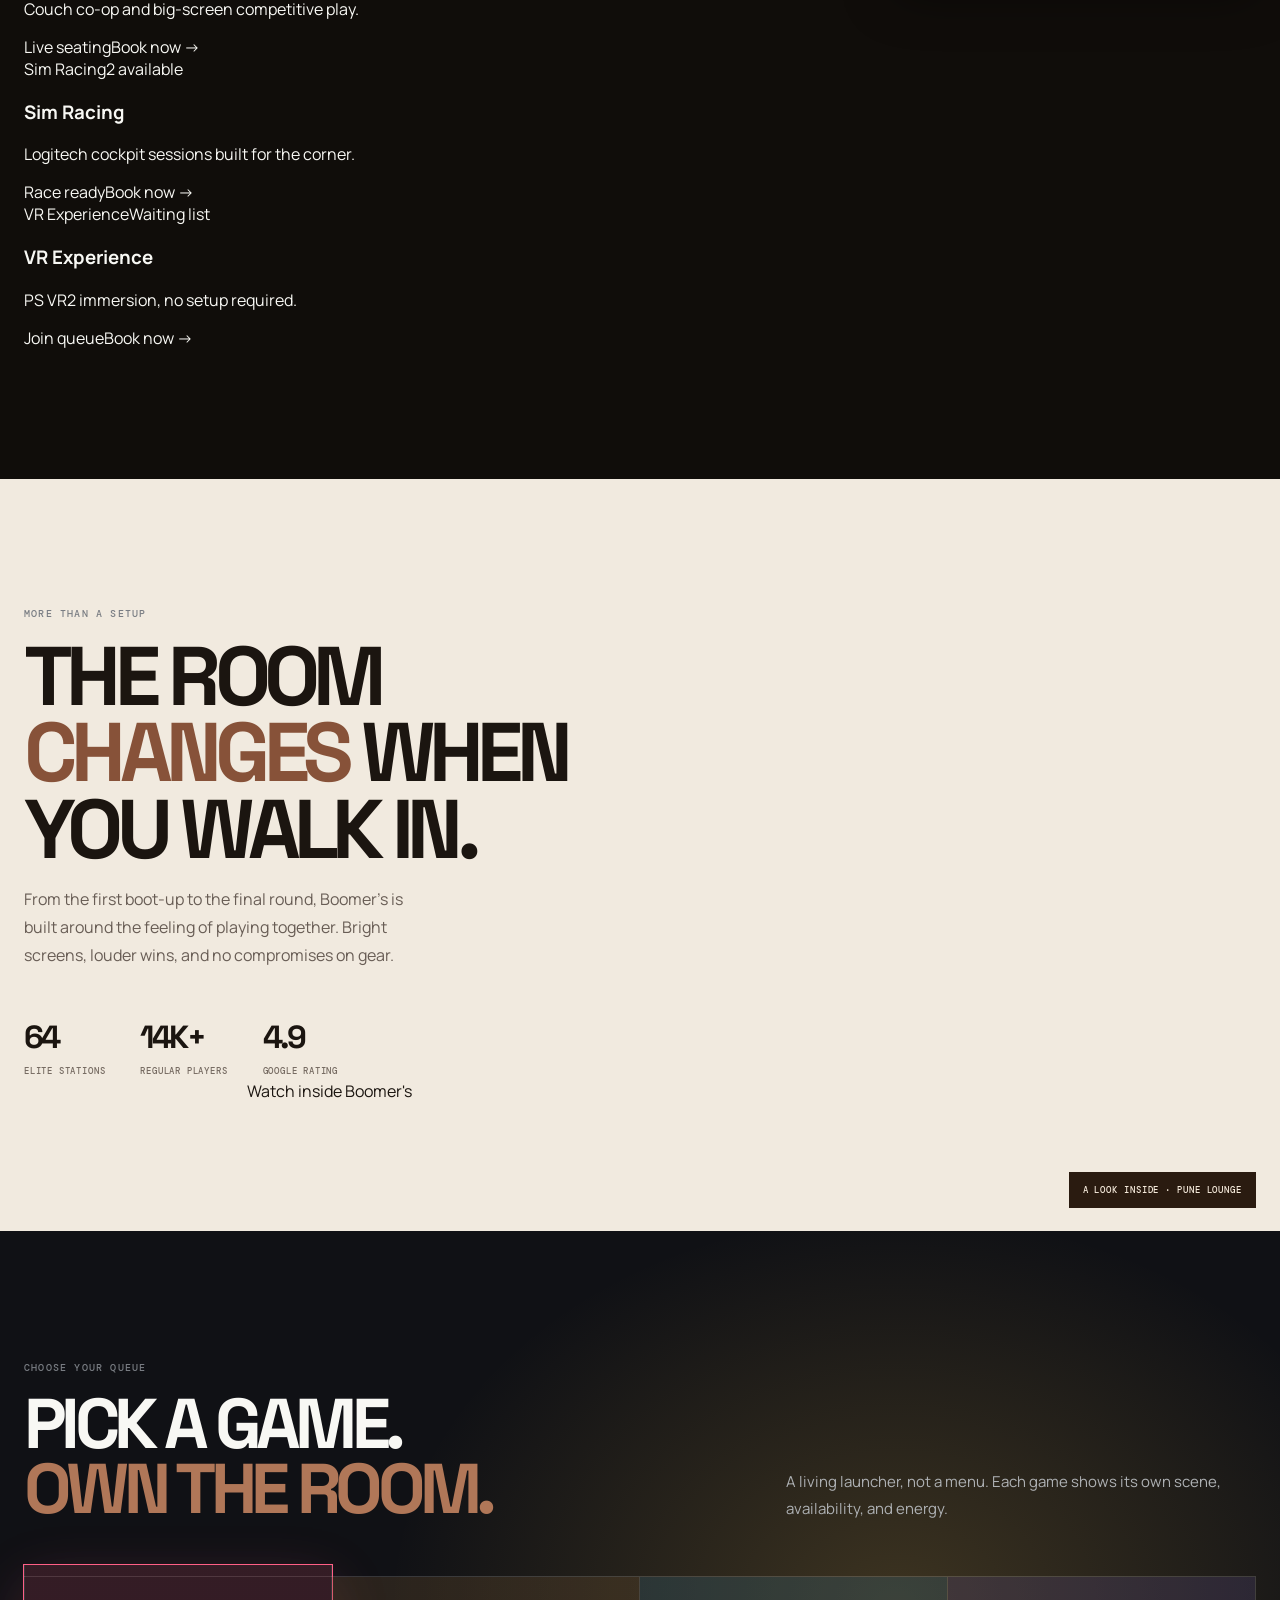
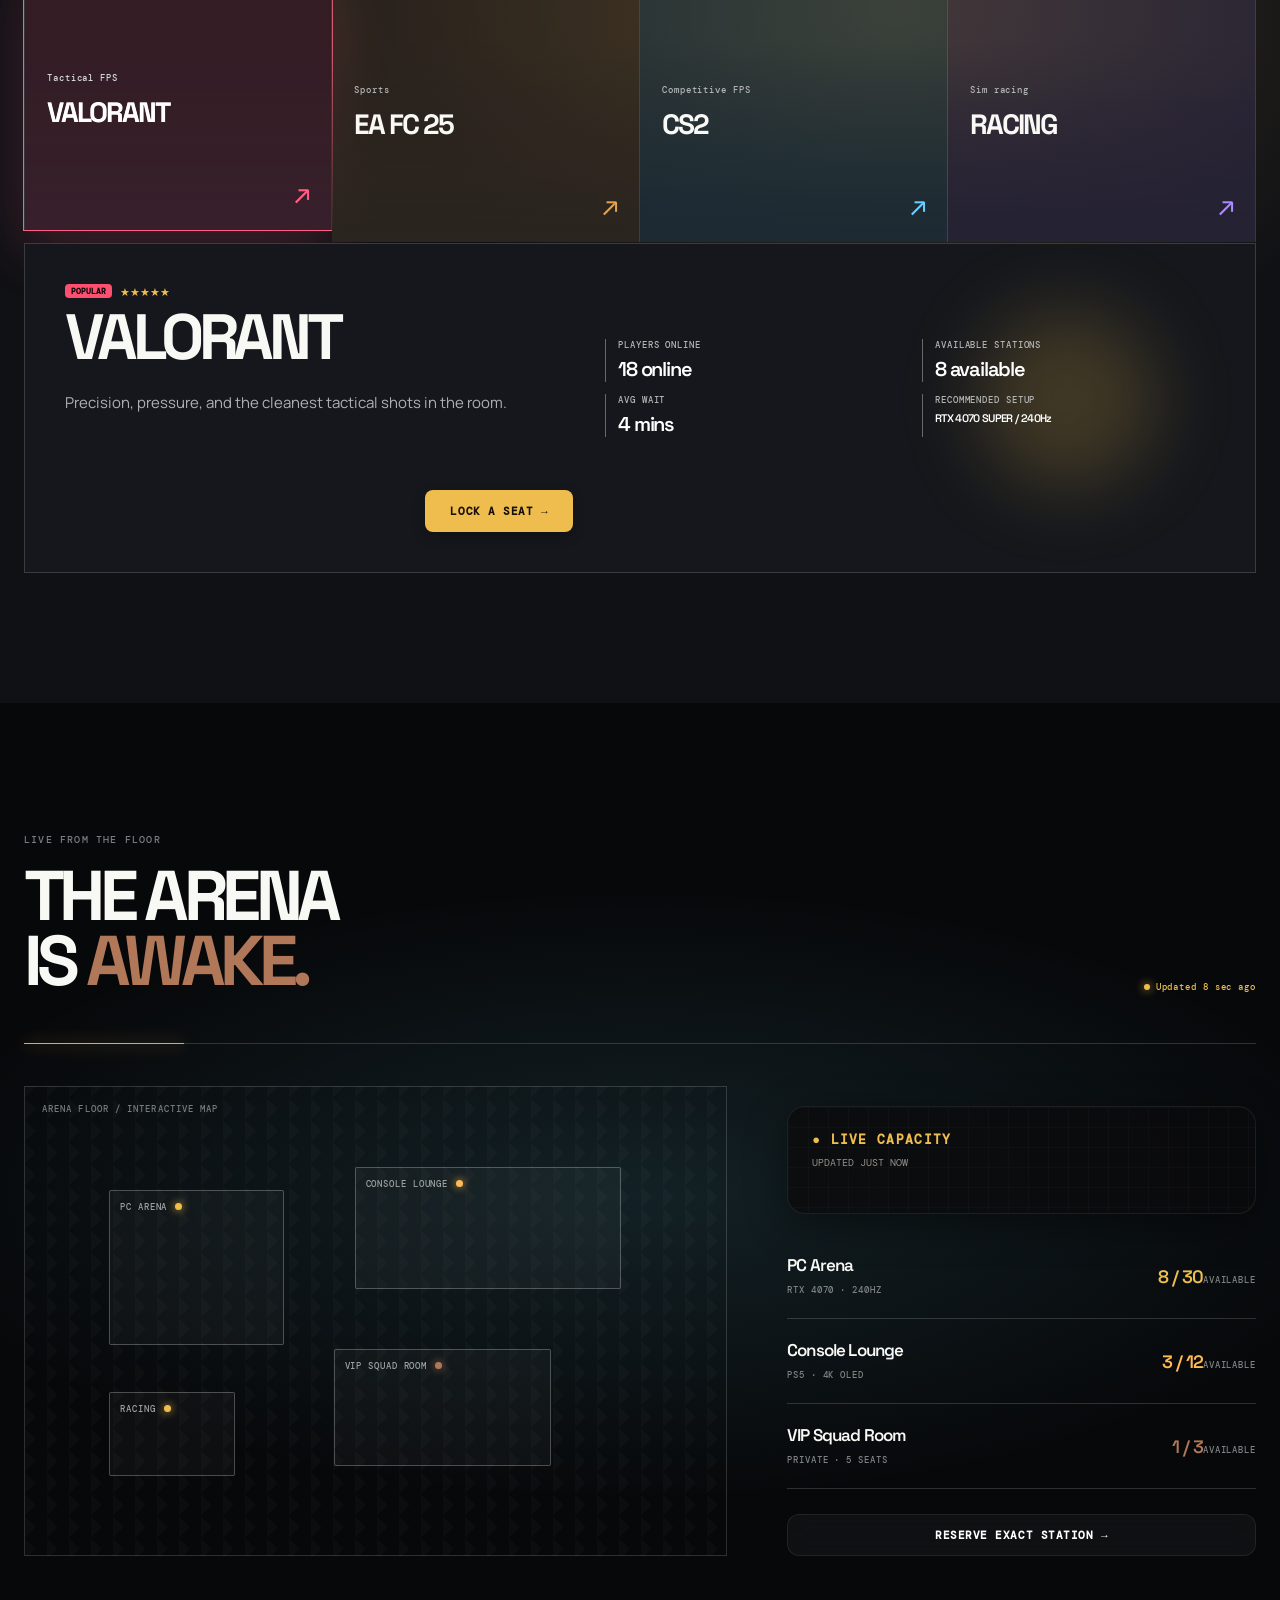
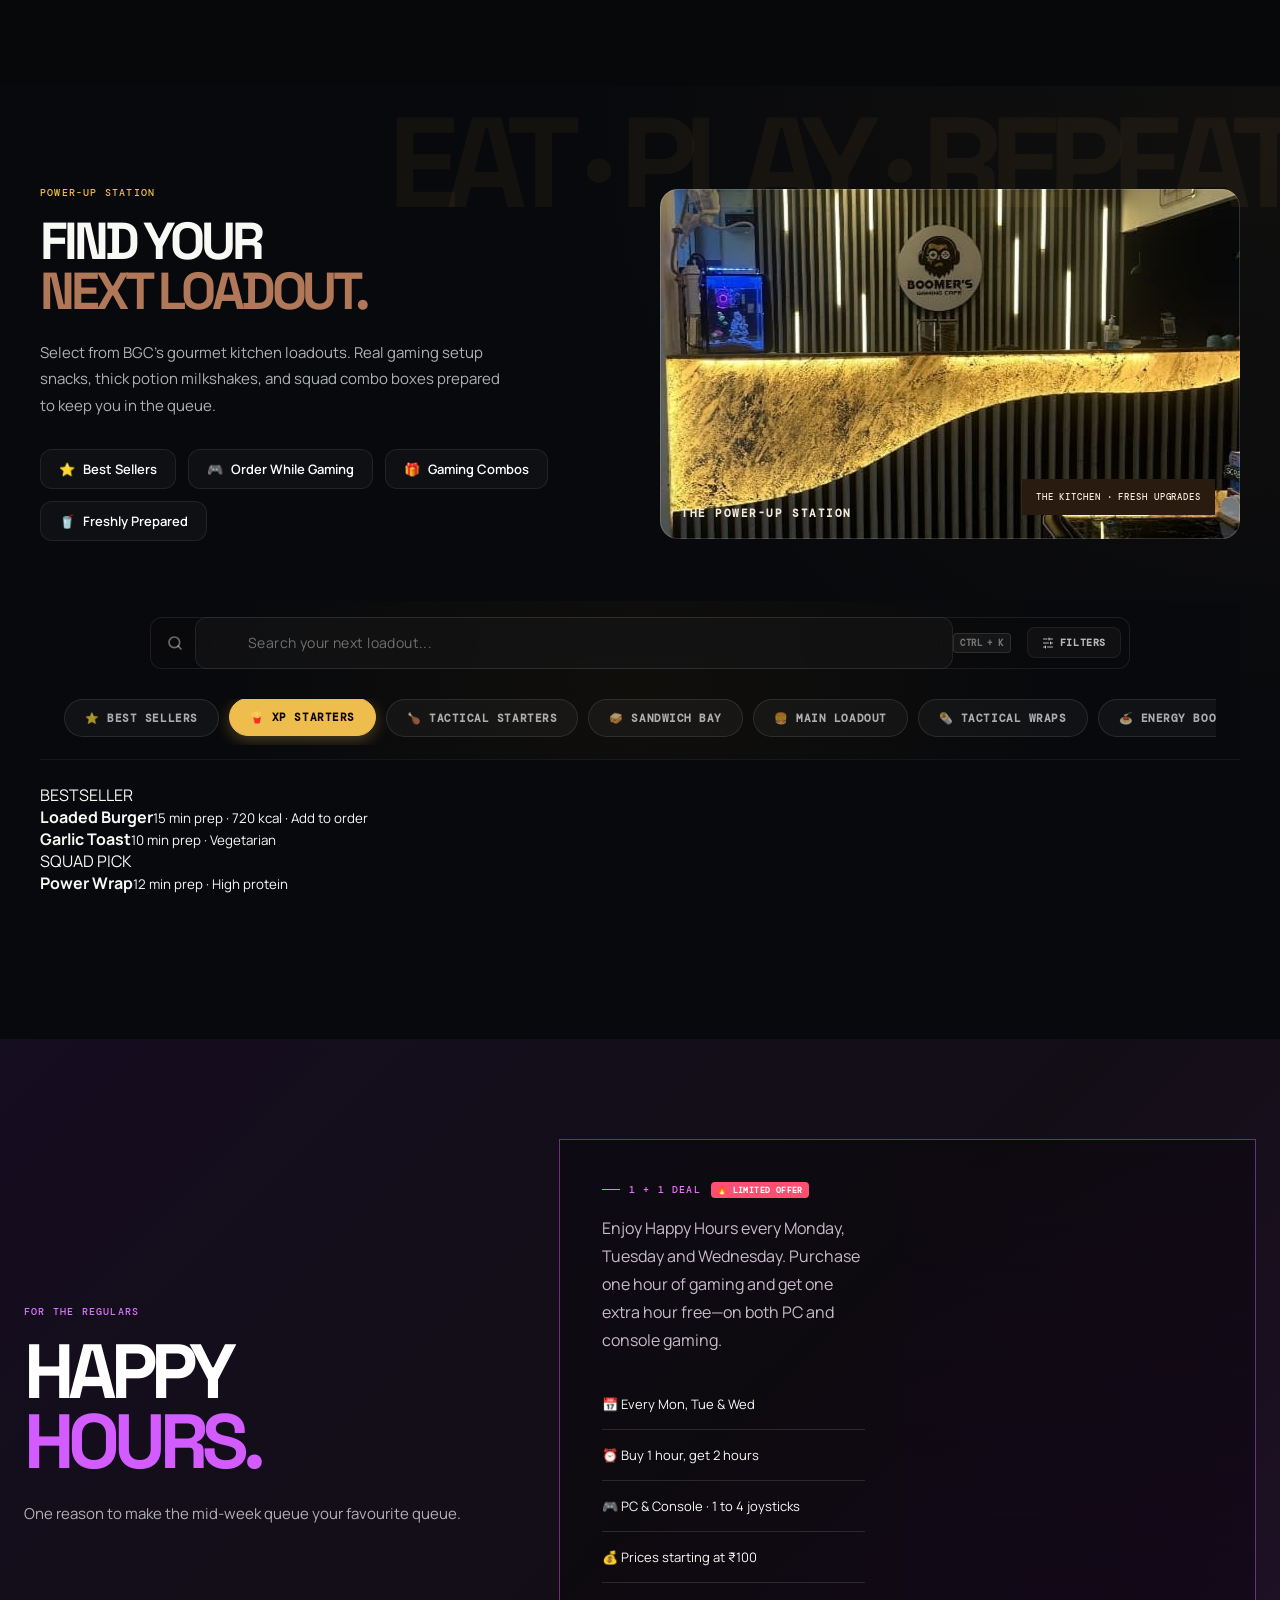
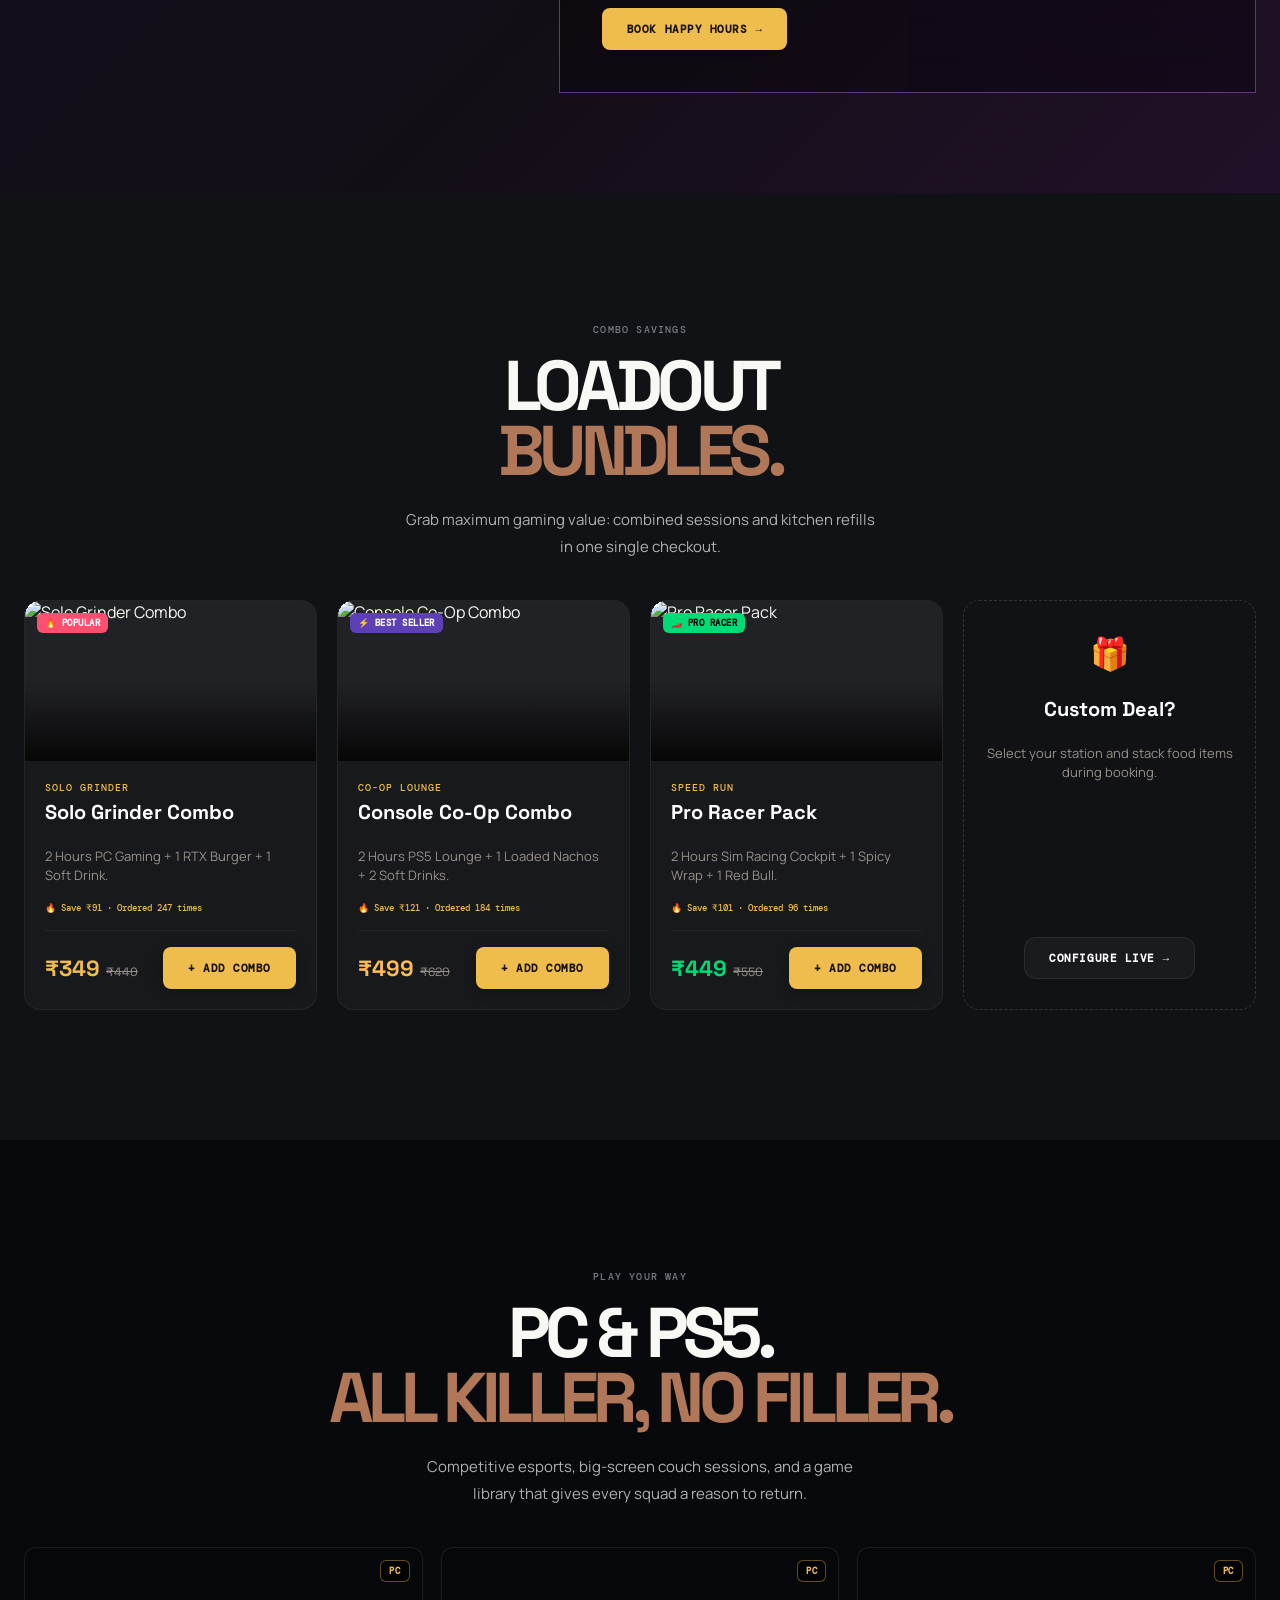
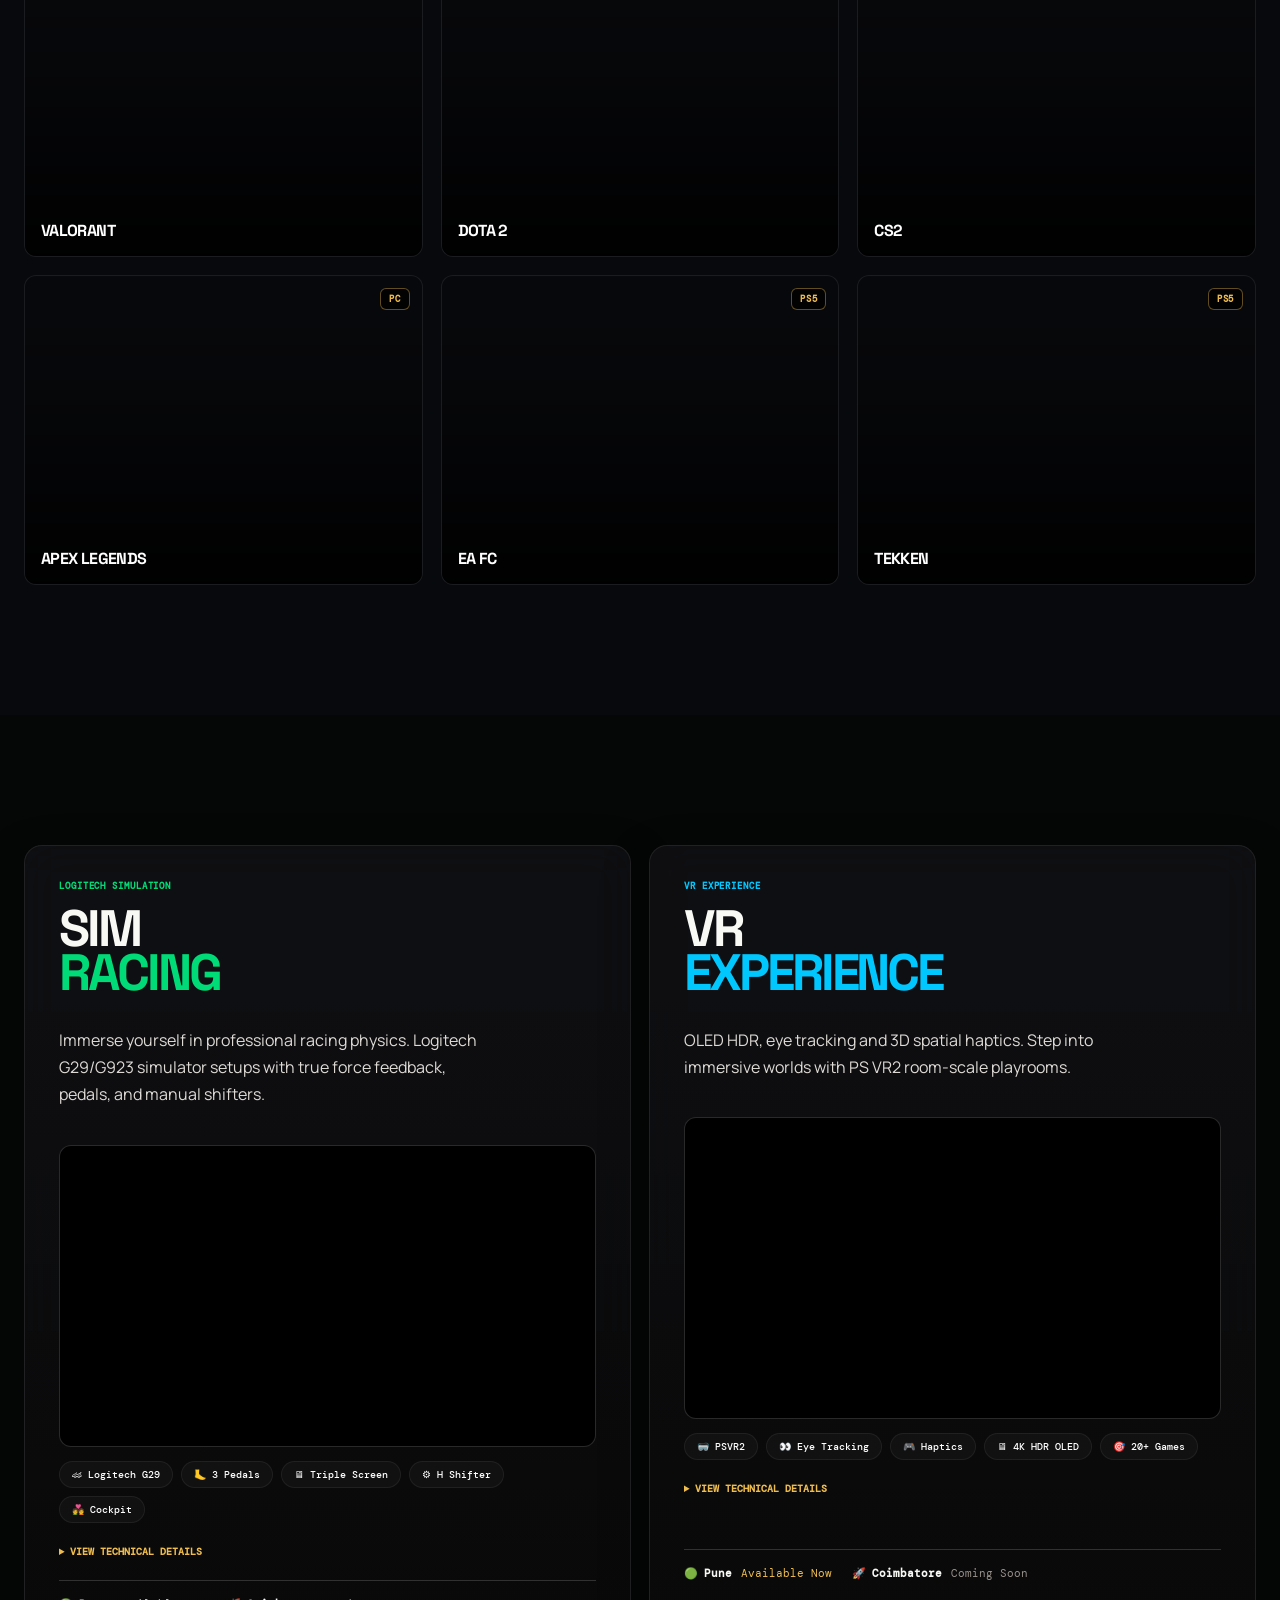
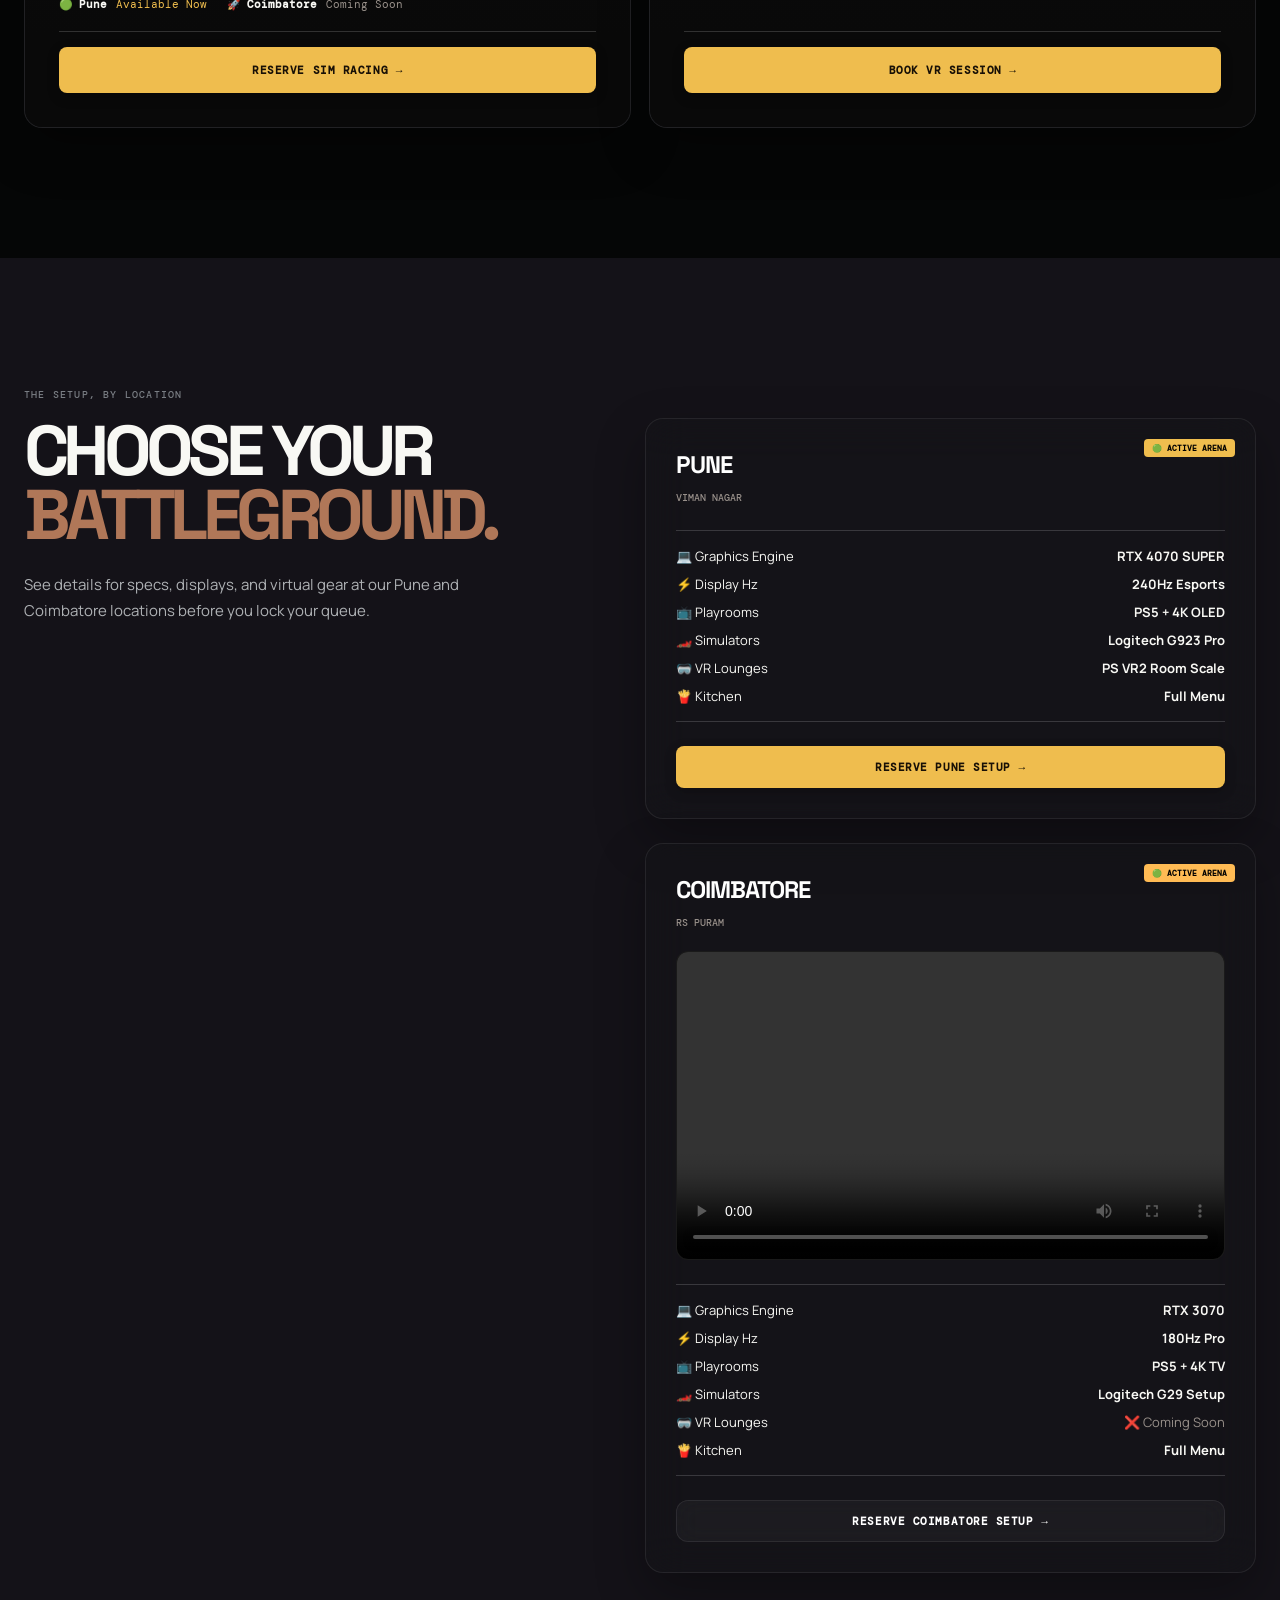
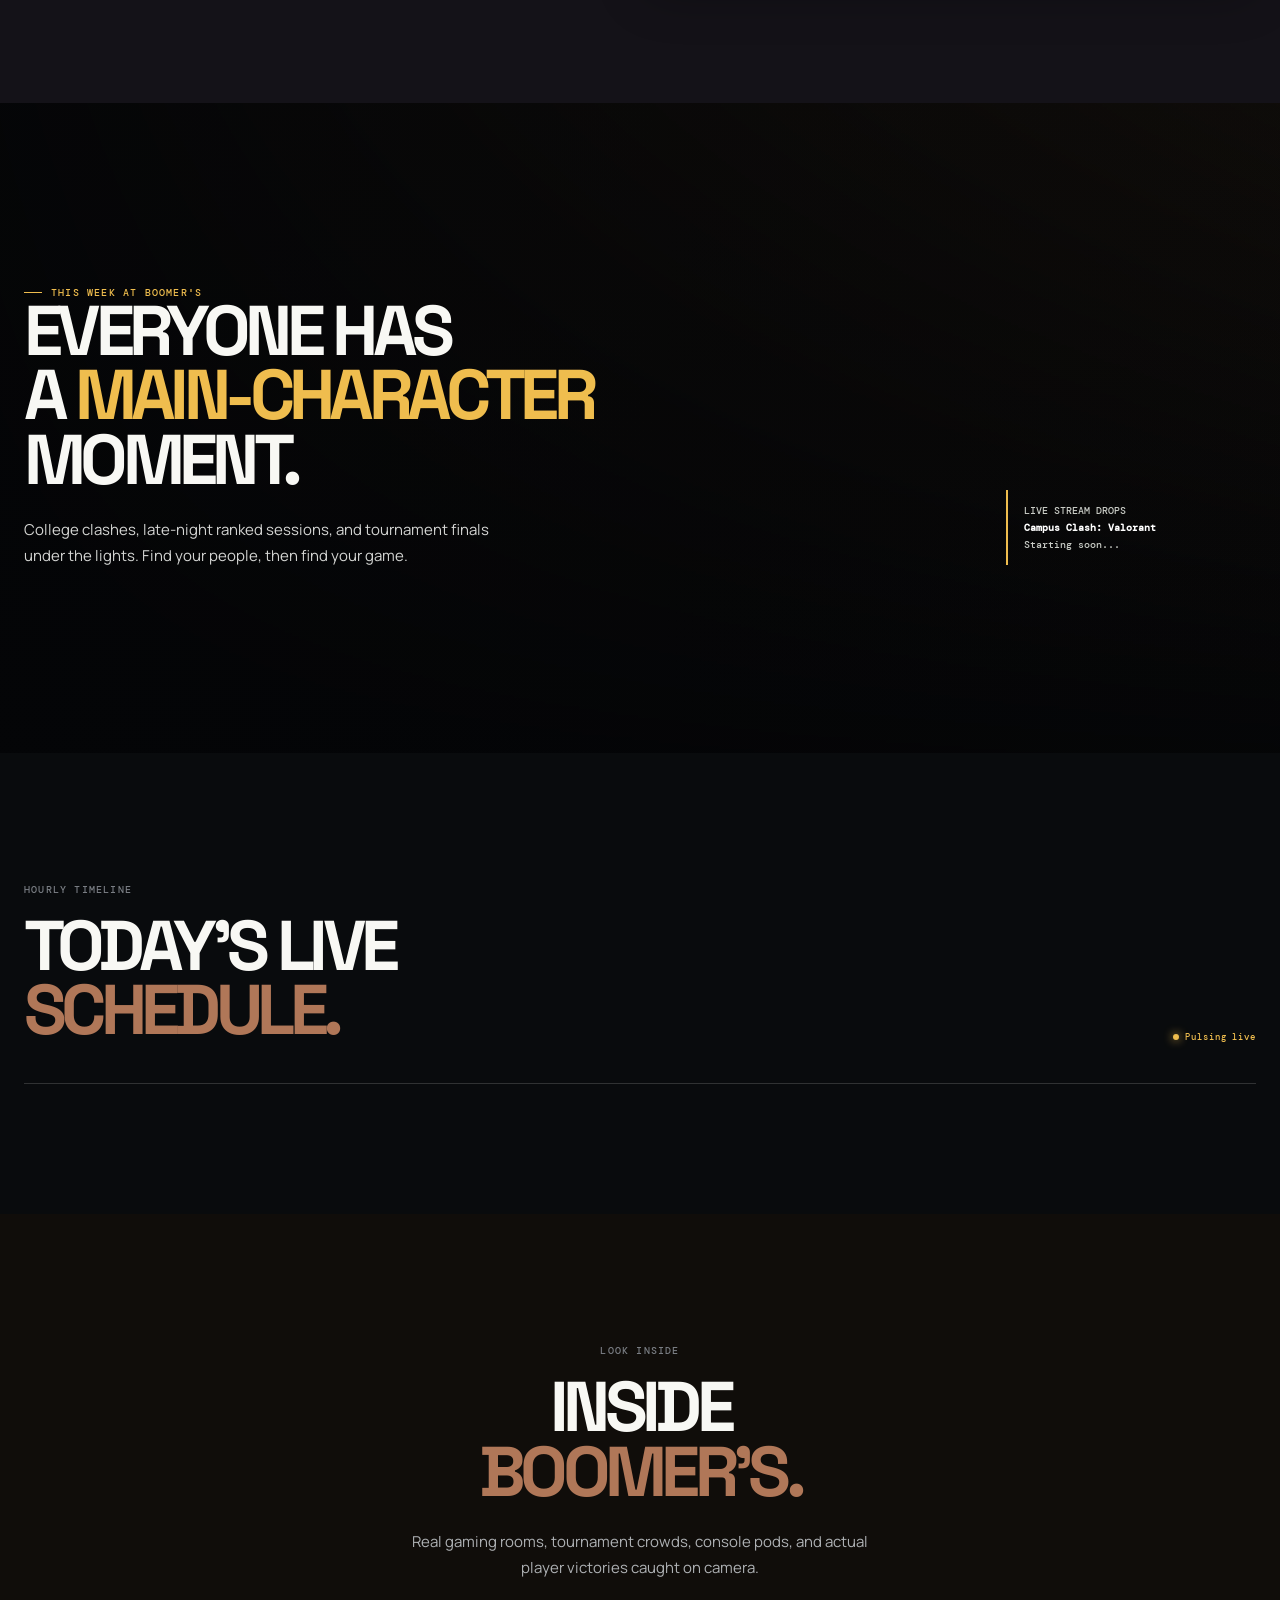
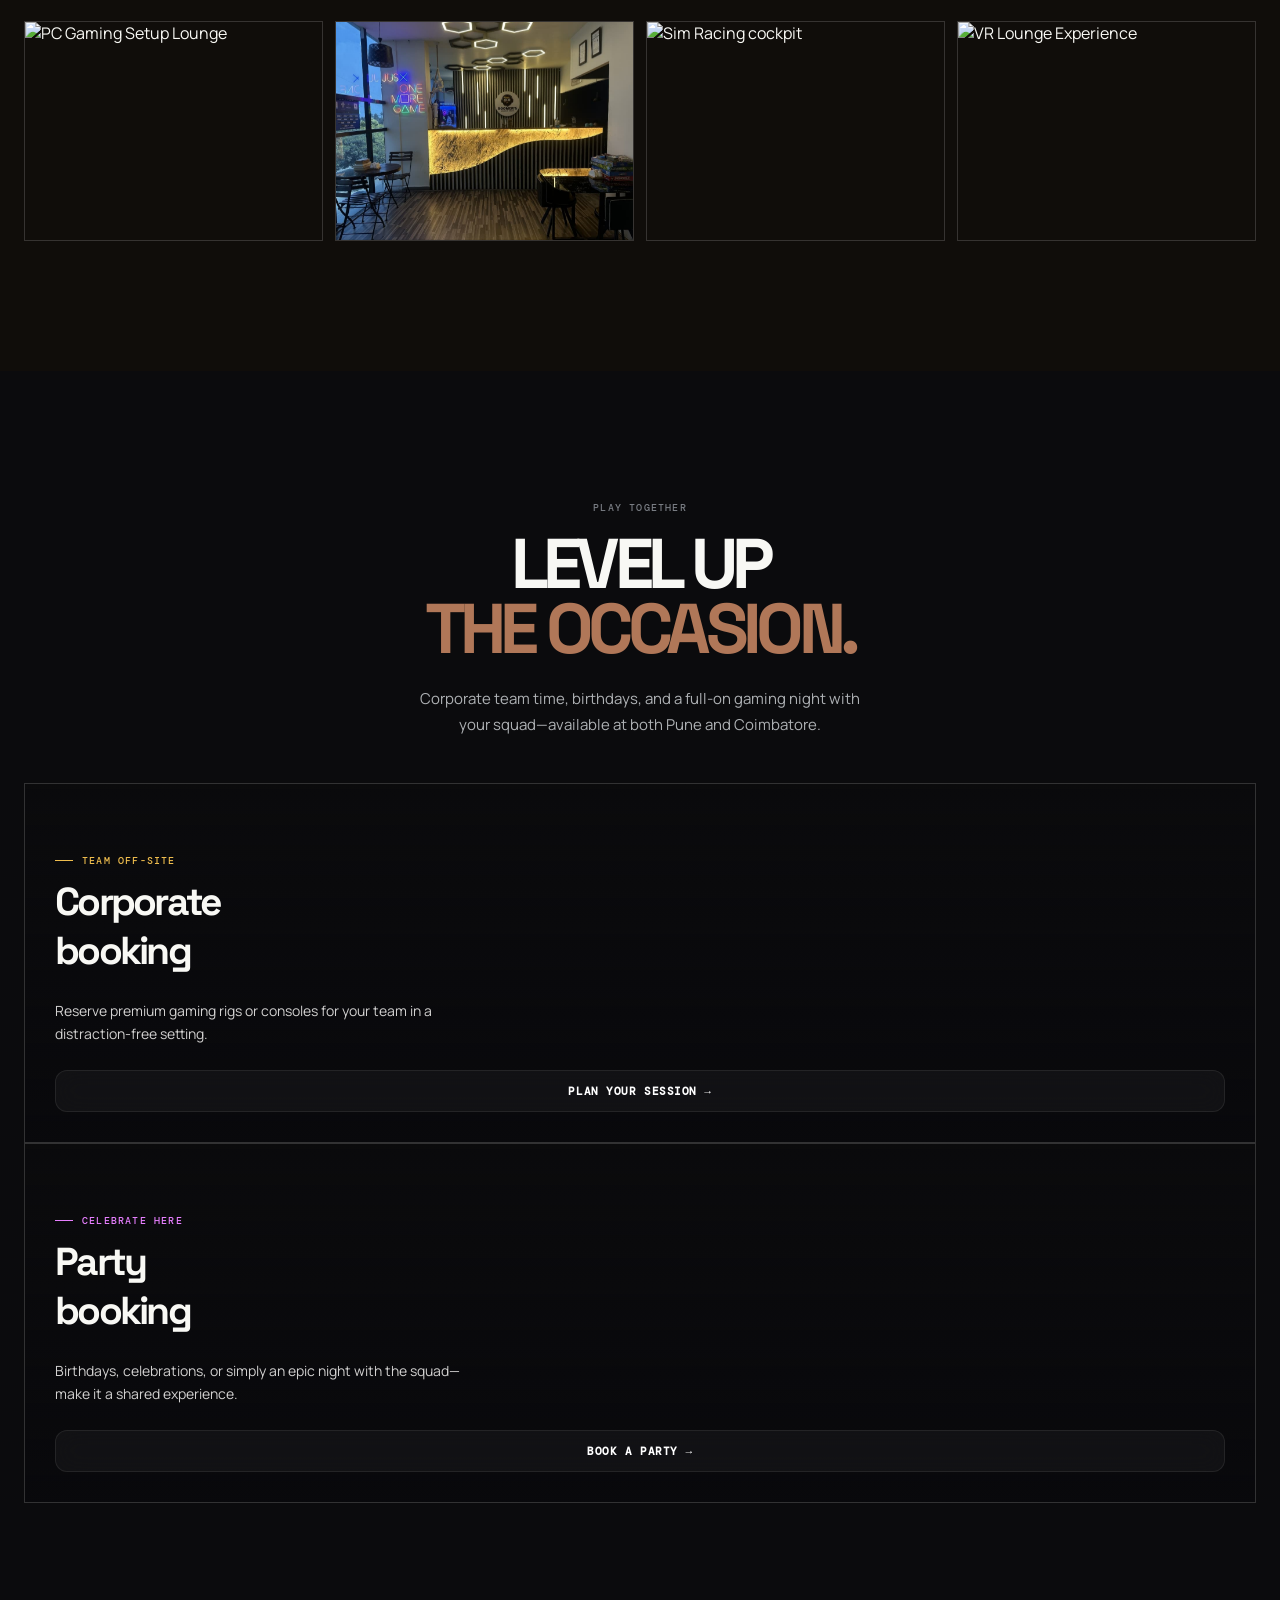
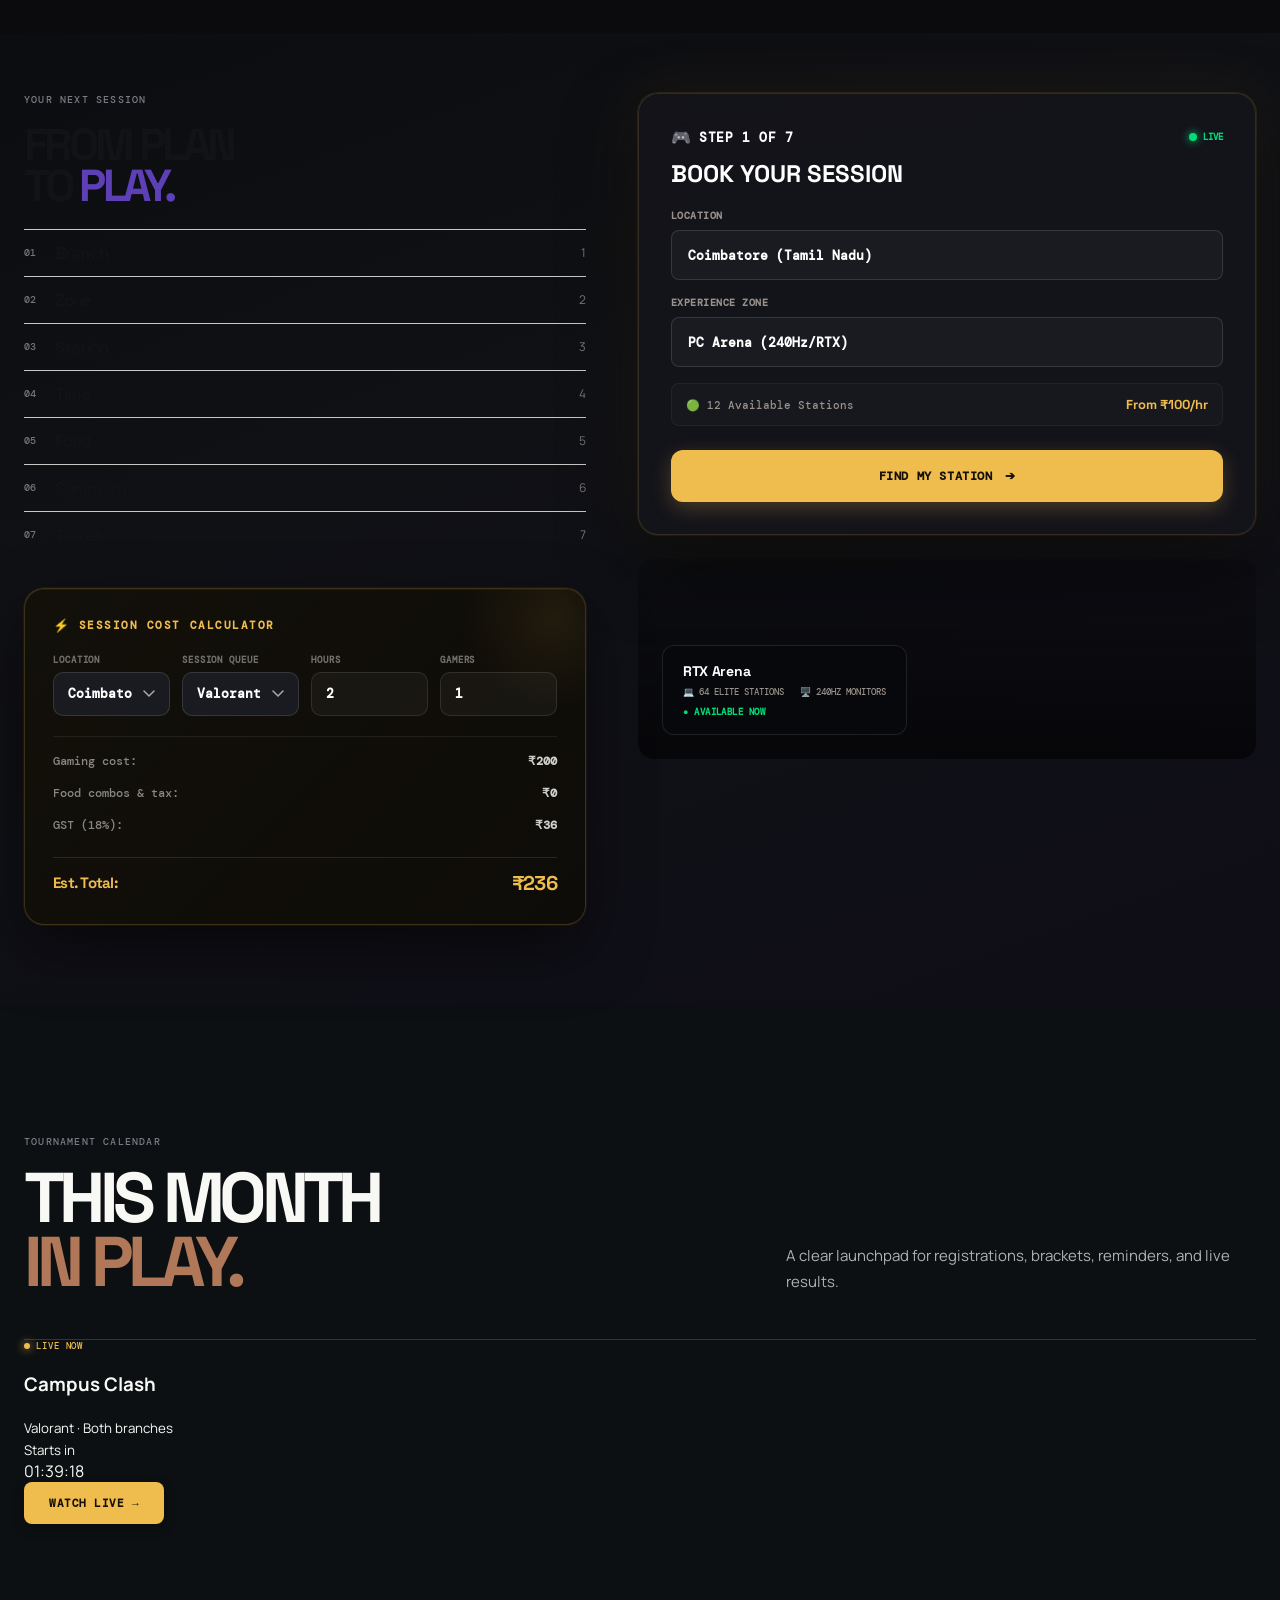
==== commit 77d16855: "Redirect Power-Up Station links to the homepage food section anchor #power-up and remove the dedicat" ====
--- a/boomers-gaming-cafe/index.html
+++ b/boomers-gaming-cafe/index.html
@@ -57,7 +57,7 @@
     <div class="nav-links">
       <a href="#play">Games</a>
       <a href="#arena">Locations</a>
-      <a href="menu.html">Power-Up Station</a>
+      <a href="#power-up">Power-Up Station</a>
       <a href="#calendar">Tournaments</a>
       <a href="membership.html">Membership</a>
       <a href="#community">Events</a>
@@ -78,7 +78,7 @@
     <nav class="mobile-menu-links">
       <a href="#play" onclick="window.toggleMobileMenu()" style="--i:0">Games</a>
       <a href="#arena" onclick="window.toggleMobileMenu()" style="--i:1">Locations</a>
-      <a href="menu.html" onclick="window.toggleMobileMenu()" style="--i:2">Power-Up Station</a>
+      <a href="#power-up" onclick="window.toggleMobileMenu()" style="--i:2">Power-Up Station</a>
       <a href="#calendar" onclick="window.toggleMobileMenu()" style="--i:3">Tournaments</a>
       <a href="membership.html" onclick="window.toggleMobileMenu()" style="--i:4">Membership</a>
       <a href="#community" onclick="window.toggleMobileMenu()" style="--i:5">Events</a>
@@ -1558,6 +1558,10 @@
 
     document.addEventListener('DOMContentLoaded', () => {
       initRingCardCountdown();
+      const searchInput = document.getElementById('foodSearchInput');
+      if (searchInput && window.innerWidth <= 768) {
+        searchInput.placeholder = 'Search burgers, fries...';
+      }
     });
 
     // Ctrl + K listener to focus search bar
--- a/boomers-gaming-cafe/assets/css/responsive.css
+++ b/boomers-gaming-cafe/assets/css/responsive.css
@@ -11,33 +11,87 @@
 @media (max-width: 800px) {
   /* Premium Mobile Search overrides */
   .search-wrap {
-    position: relative !important;
-    width: 100% !important;
-    max-width: 100% !important;
-    box-sizing: border-box !important;
     display: flex !important;
     align-items: center !important;
+    gap: 10px !important; /* 8-12px gap between search input and filters */
+    width: calc(100% - 32px) !important; /* 16px margins on both sides */
+    max-width: 100% !important;
+    margin: 24px auto 0 auto !important; /* Always centered, 24px margin-top */
+    background: rgba(10, 10, 12, 0.6) !important; /* Riot Client style dark background */
+    border: 1px solid rgba(255, 255, 255, 0.08) !important;
+    border-radius: 12px !important; /* 12px rounded borders */
+    padding: 0 8px 0 16px !important;
+    box-sizing: border-box !important;
+    height: 52px !important;
+    position: relative !important;
+    overflow: visible !important;
+    transition: border-color 200ms ease, box-shadow 200ms ease, background-color 200ms ease !important;
+  }
+  .search-wrap:focus-within {
+    border-color: rgba(255, 199, 70, 0.5) !important; /* Subtle gold focus glow */
+    background: rgba(10, 10, 12, 0.8) !important;
+    box-shadow: 0 0 16px rgba(255, 199, 70, 0.15) !important;
+  }
+  .search-lead-icon {
+    color: rgba(255, 255, 255, 0.4) !important;
+    flex-shrink: 0 !important;
+    transition: color 200ms ease !important;
+    display: flex !important;
+    margin-right: 12px !important;
+    position: static !important; /* aligned naturally next to input */
+    transform: none !important;
+  }
+  .search-wrap:focus-within .search-lead-icon {
+    color: rgba(255, 199, 70, 0.9) !important;
   }
   .search-input {
-    width: 100% !important;
-    height: 52px !important;
-    background: rgba(10, 10, 12, 0.65) !important;
+    flex: 1 !important; /* input takes up remaining space */
+    width: 0 !important;
+    height: 100% !important;
+    background: transparent !important;
+    border: none !important;
+    outline: none !important;
+    padding: 0 !important;
+    margin: 0 !important;
+    color: #fff !important;
+    font: 500 13px var(--mono) !important; /* Monospace typography */
+    letter-spacing: 0.03em !important;
+    box-sizing: border-box !important;
+    line-height: normal !important; /* Vertically centered text input content */
+  }
+  .search-input::placeholder {
+    color: rgba(255, 255, 255, 0.35) !important;
+    font-weight: 400 !important;
+  }
+  .search-kbd-shortcut {
+    display: none !important;
+  }
+  .search-filters-btn {
+    position: static !important; /* Aligned beside input */
+    transform: none !important;
+    flex-shrink: 0 !important;
+    height: 38px !important; /* Smaller button height to look like unified pill inside container */
+    background: rgba(255, 255, 255, 0.03) !important;
     border: 1px solid rgba(255, 255, 255, 0.08) !important;
     border-radius: 8px !important;
-    font-size: 13px !important;
-    padding: 0 100px 0 14px !important; /* No left icon, room for Filters on right */
-    color: #fff !important;
-    outline: none !important;
-    box-sizing: border-box !important;
-  }
-  .search-kbd-shortcut {
-    display: none !important;
-  }
-  .search-filters-btn {
-    right: 8px !important;
-    padding: 4px 8px !important;
+    padding: 0 12px !important;
     font-size: 9px !important;
-    gap: 4px !important;
+    font-weight: 800 !important;
+    font-family: var(--mono) !important;
+    color: rgba(255, 255, 255, 0.8) !important;
+    letter-spacing: 0.05em !important;
+    text-transform: uppercase !important;
+    cursor: pointer !important;
+    display: inline-flex !important;
+    align-items: center !important;
+    justify-content: center !important;
+    transition: all 0.2s ease !important;
+  }
+  .search-filters-btn:hover {
+    background: var(--lime) !important;
+    color: #000 !important;
+    border-color: var(--lime) !important;
+    box-shadow: 0 0 12px rgba(0, 219, 120, 0.25) !important;
   }
 
   /* Mobile stack for Live Capacity Cards */
--- a/boomers-gaming-cafe/assets/css/desktop-polish.css
+++ b/boomers-gaming-cafe/assets/css/desktop-polish.css
@@ -152,98 +152,94 @@
   /* Desktop Search, Categories & Food Grid Proportions */
   .search-wrap {
     position: relative !important;
+    display: flex !important;
+    align-items: center !important;
     width: 100% !important;
     max-width: 980px !important; /* Premium balanced desktop width */
+    height: 52px !important;
+    background: rgba(10, 10, 12, 0.6) !important; /* Riot Client style dark background */
+    border: 1px solid rgba(255, 255, 255, 0.08) !important;
+    border-radius: 12px !important; /* 12px rounded borders */
+    padding: 0 8px 0 16px !important;
+    box-sizing: border-box !important;
     margin-left: auto !important;
     margin-right: auto !important;
-    display: flex !important;
-    align-items: center !important;
+    transition: border-color 200ms ease, box-shadow 200ms ease, background-color 200ms ease !important;
+  }
+  .search-wrap:focus-within {
+    border-color: rgba(255, 199, 70, 0.5) !important; /* Subtle gold focus glow */
+    background: rgba(10, 10, 12, 0.8) !important;
+    box-shadow: 0 0 16px rgba(255, 199, 70, 0.15) !important;
   }
   .search-lead-icon {
-    position: absolute !important;
-    left: 16px !important;
-    top: 50% !important;
-    transform: translateY(-50%) !important;
     color: rgba(255, 255, 255, 0.4) !important;
-    pointer-events: none !important;
-    z-index: 2 !important;
-    transition: color 0.2s ease, transform 0.2s ease !important;
+    flex-shrink: 0 !important;
+    transition: color 200ms ease !important;
+    display: flex !important;
+    margin-right: 12px !important;
+  }
+  .search-wrap:focus-within .search-lead-icon {
+    color: rgba(255, 199, 70, 0.9) !important;
   }
   .search-input {
-    width: 100% !important;
-    height: 52px !important;
-    background: rgba(10, 10, 12, 0.6) !important; /* Riot Client style dark background */
-    backdrop-filter: blur(10px) !important;
-    -webkit-backdrop-filter: blur(10px) !important;
+    flex: 1 !important;
+    width: 0 !important;
+    height: 100% !important;
+    background: transparent !important;
+    border: none !important;
+    outline: none !important;
+    padding: 0 !important;
+    margin: 0 !important;
     color: #fff !important;
-    border: 1px solid rgba(255, 255, 255, 0.08) !important;
-    border-radius: 8px !important; /* Premium sharp corners */
-    padding: 0 180px 0 44px !important; /* Space for lead SVG search icon */
     font: 500 13px var(--mono) !important; /* Monospace typography for gaming feel */
-    letter-spacing: 0.03em;
-    outline: none !important;
-    box-shadow: none !important;
-    transition: all 200ms ease !important;
+    letter-spacing: 0.03em !important;
     box-sizing: border-box !important;
     line-height: normal !important; /* Vertically centered text input content */
-  }
-  .search-input:focus ~ .search-lead-icon {
-    color: rgba(255, 199, 70, 0.9) !important;
-    transform: translateY(-50%) scale(1.05) !important;
   }
   .search-input::placeholder {
     color: rgba(255, 255, 255, 0.35) !important;
     font-weight: 400 !important;
   }
-  .search-input:focus {
-    border-color: rgba(255, 199, 70, 0.5) !important; /* Subtle gold focus glow */
-    background: rgba(10, 10, 12, 0.8) !important;
-    box-shadow: 0 0 16px rgba(255, 199, 70, 0.15) !important;
-  }
   
   /* Command Palette Badge (CTRL + K) */
   .search-kbd-shortcut {
-    position: absolute;
-    right: 120px;
-    top: 50%;
-    transform: translateY(-50%);
-    background: rgba(255, 255, 255, 0.05);
-    border: 1px solid rgba(255, 255, 255, 0.1);
-    border-radius: 4px;
-    padding: 3px 6px;
-    font-size: 9px;
-    font-weight: 700;
-    font-family: var(--mono);
-    color: rgba(255, 255, 255, 0.4);
-    letter-spacing: 0.05em;
-    pointer-events: none;
-    user-select: none;
-    display: inline-flex;
-    align-items: center;
+    background: rgba(255, 255, 255, 0.05) !important;
+    border: 1px solid rgba(255, 255, 255, 0.1) !important;
+    border-radius: 4px !important;
+    padding: 3px 6px !important;
+    font-size: 9px !important;
+    font-weight: 700 !important;
+    font-family: var(--mono) !important;
+    color: rgba(255, 255, 255, 0.4) !important;
+    letter-spacing: 0.05em !important;
+    pointer-events: none !important;
+    user-select: none !important;
+    display: inline-flex !important;
+    align-items: center !important;
+    margin-right: 16px !important;
+    flex-shrink: 0 !important;
   }
   
-  /* Sleek Filter Button */
+  /* Sleek Filter Button inside Search Bar */
   .search-filters-btn {
-    position: absolute;
-    right: 12px;
-    top: 50%;
-    transform: translateY(-50%);
-    display: inline-flex;
-    align-items: center;
-    gap: 6px;
-    background: rgba(255, 255, 255, 0.03);
-    border: 1px solid rgba(255, 255, 255, 0.06);
-    border-radius: 6px;
-    padding: 6px 12px;
-    font-size: 10px;
-    font-weight: 800;
-    font-family: var(--mono);
-    color: rgba(255, 255, 255, 0.7);
-    cursor: pointer;
-    letter-spacing: 0.06em;
-    text-transform: uppercase;
-    transition: all 0.2s ease;
-    z-index: 2;
+    position: static !important;
+    transform: none !important;
+    display: inline-flex !important;
+    align-items: center !important;
+    gap: 6px !important;
+    background: rgba(255, 255, 255, 0.03) !important;
+    border: 1px solid rgba(255, 255, 255, 0.06) !important;
+    border-radius: 8px !important;
+    padding: 8px 14px !important;
+    font-size: 10px !important;
+    font-weight: 800 !important;
+    font-family: var(--mono) !important;
+    color: rgba(255, 255, 255, 0.7) !important;
+    cursor: pointer !important;
+    letter-spacing: 0.06em !important;
+    text-transform: uppercase !important;
+    transition: all 0.2s ease !important;
+    flex-shrink: 0 !important;
   }
   .search-filters-btn:hover {
     background: var(--lime) !important;
@@ -252,7 +248,7 @@
     box-shadow: 0 0 12px rgba(0, 219, 120, 0.25) !important;
   }
   .search-filters-btn svg {
-    stroke: currentColor;
+    stroke: currentColor !important;
   }
   .sticky-menu-shelf {
     max-width: 1200px !important;
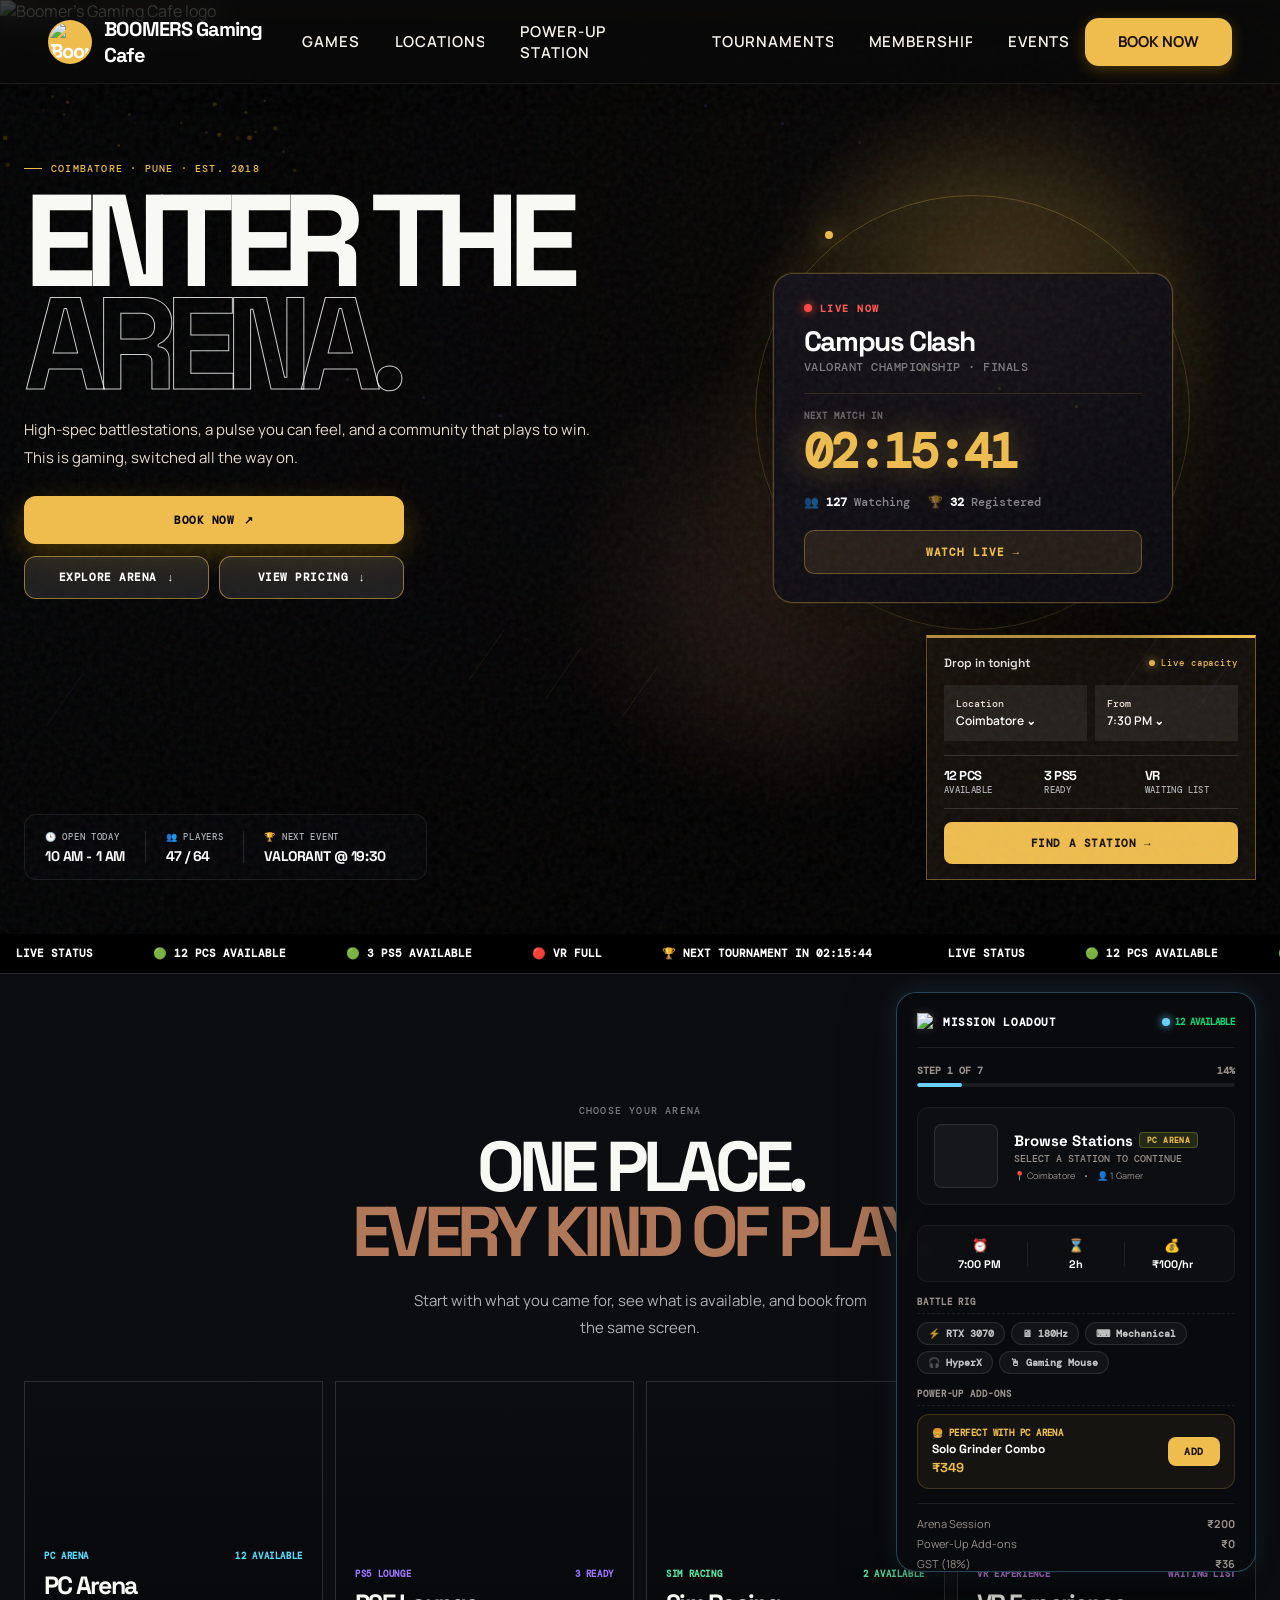
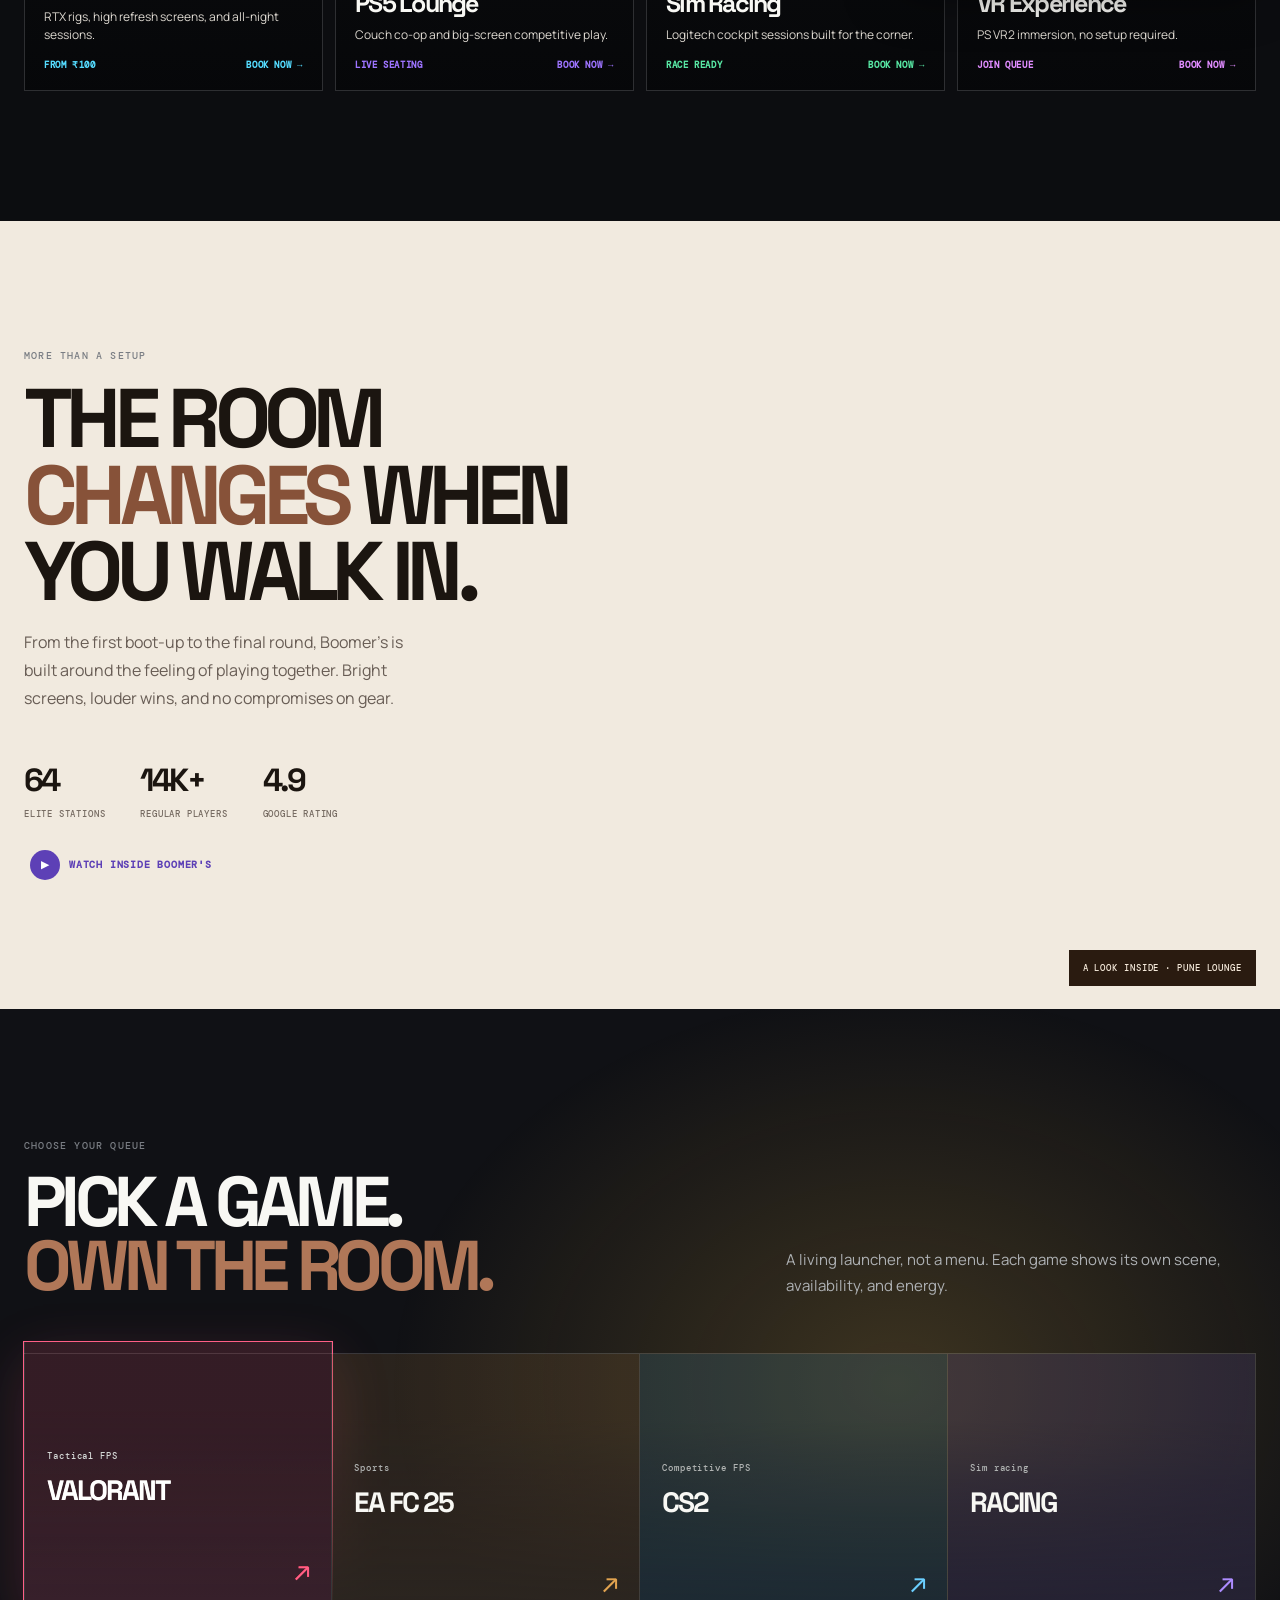
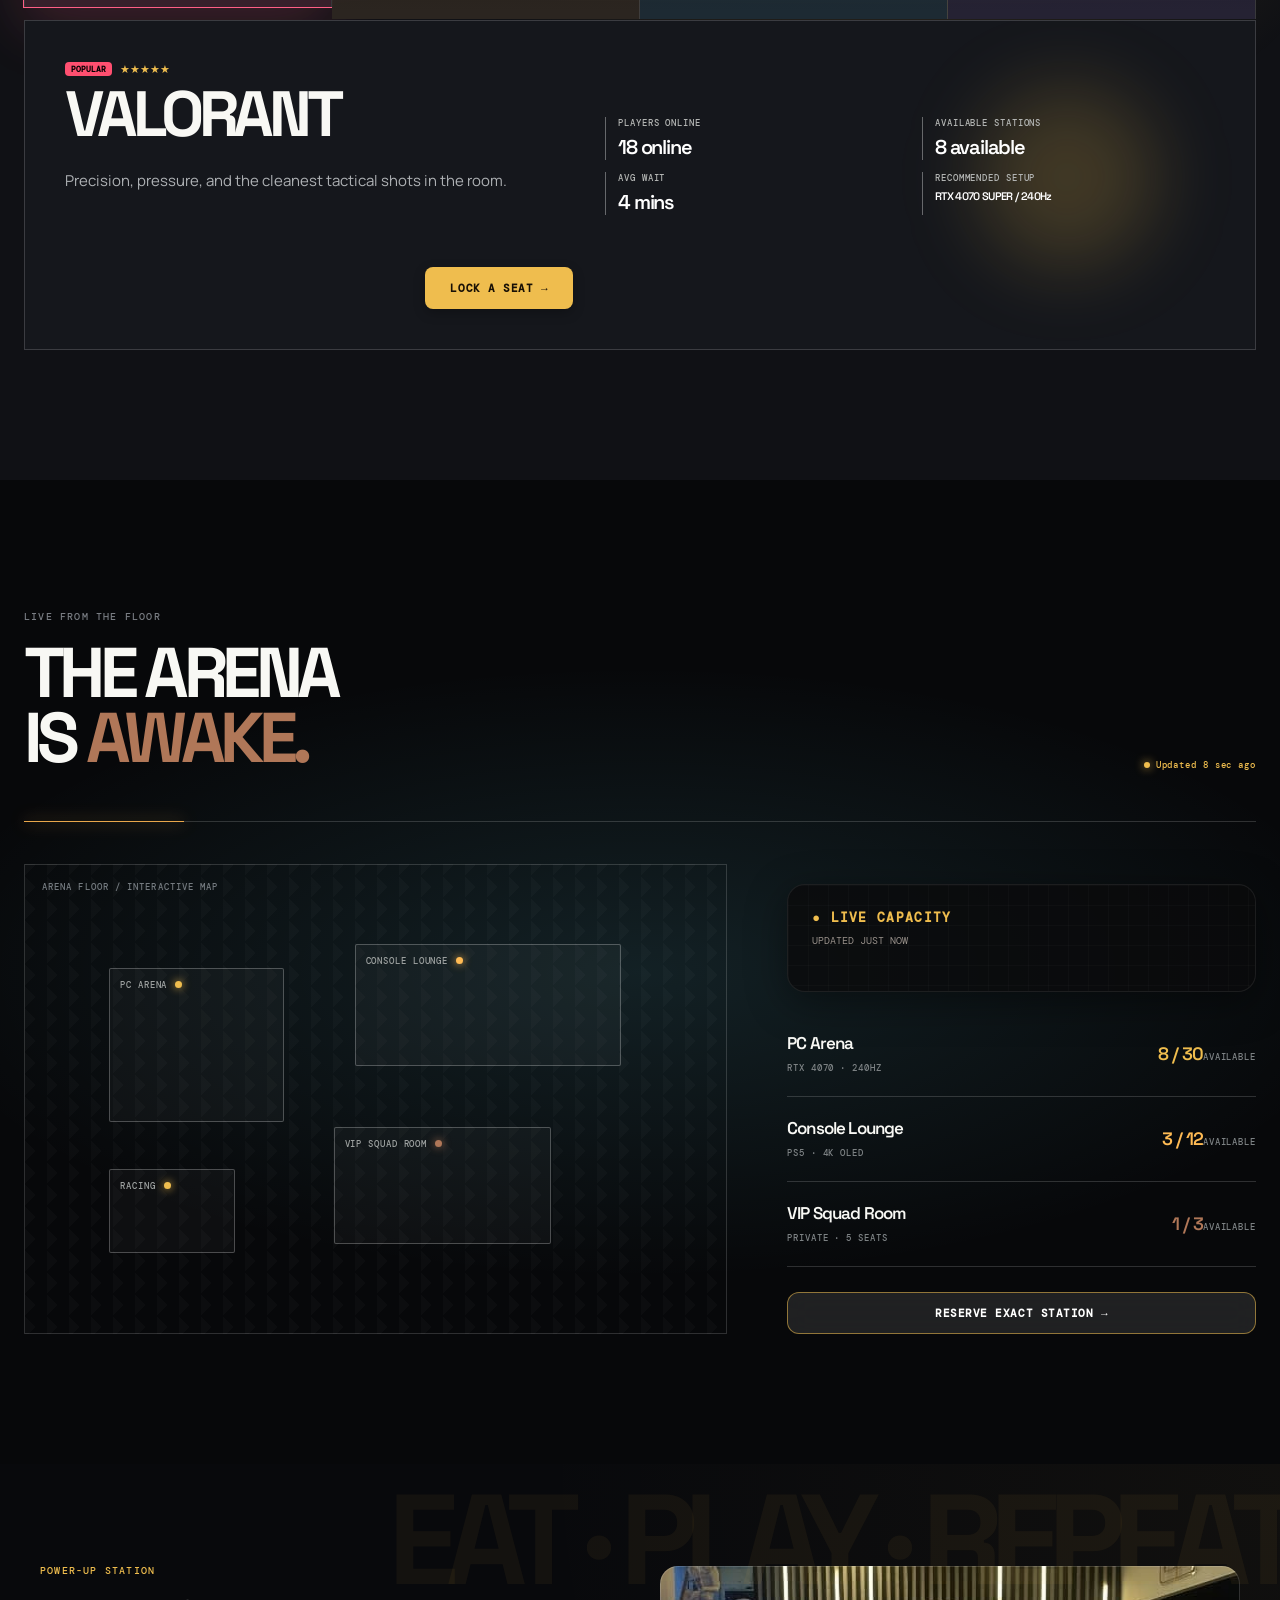
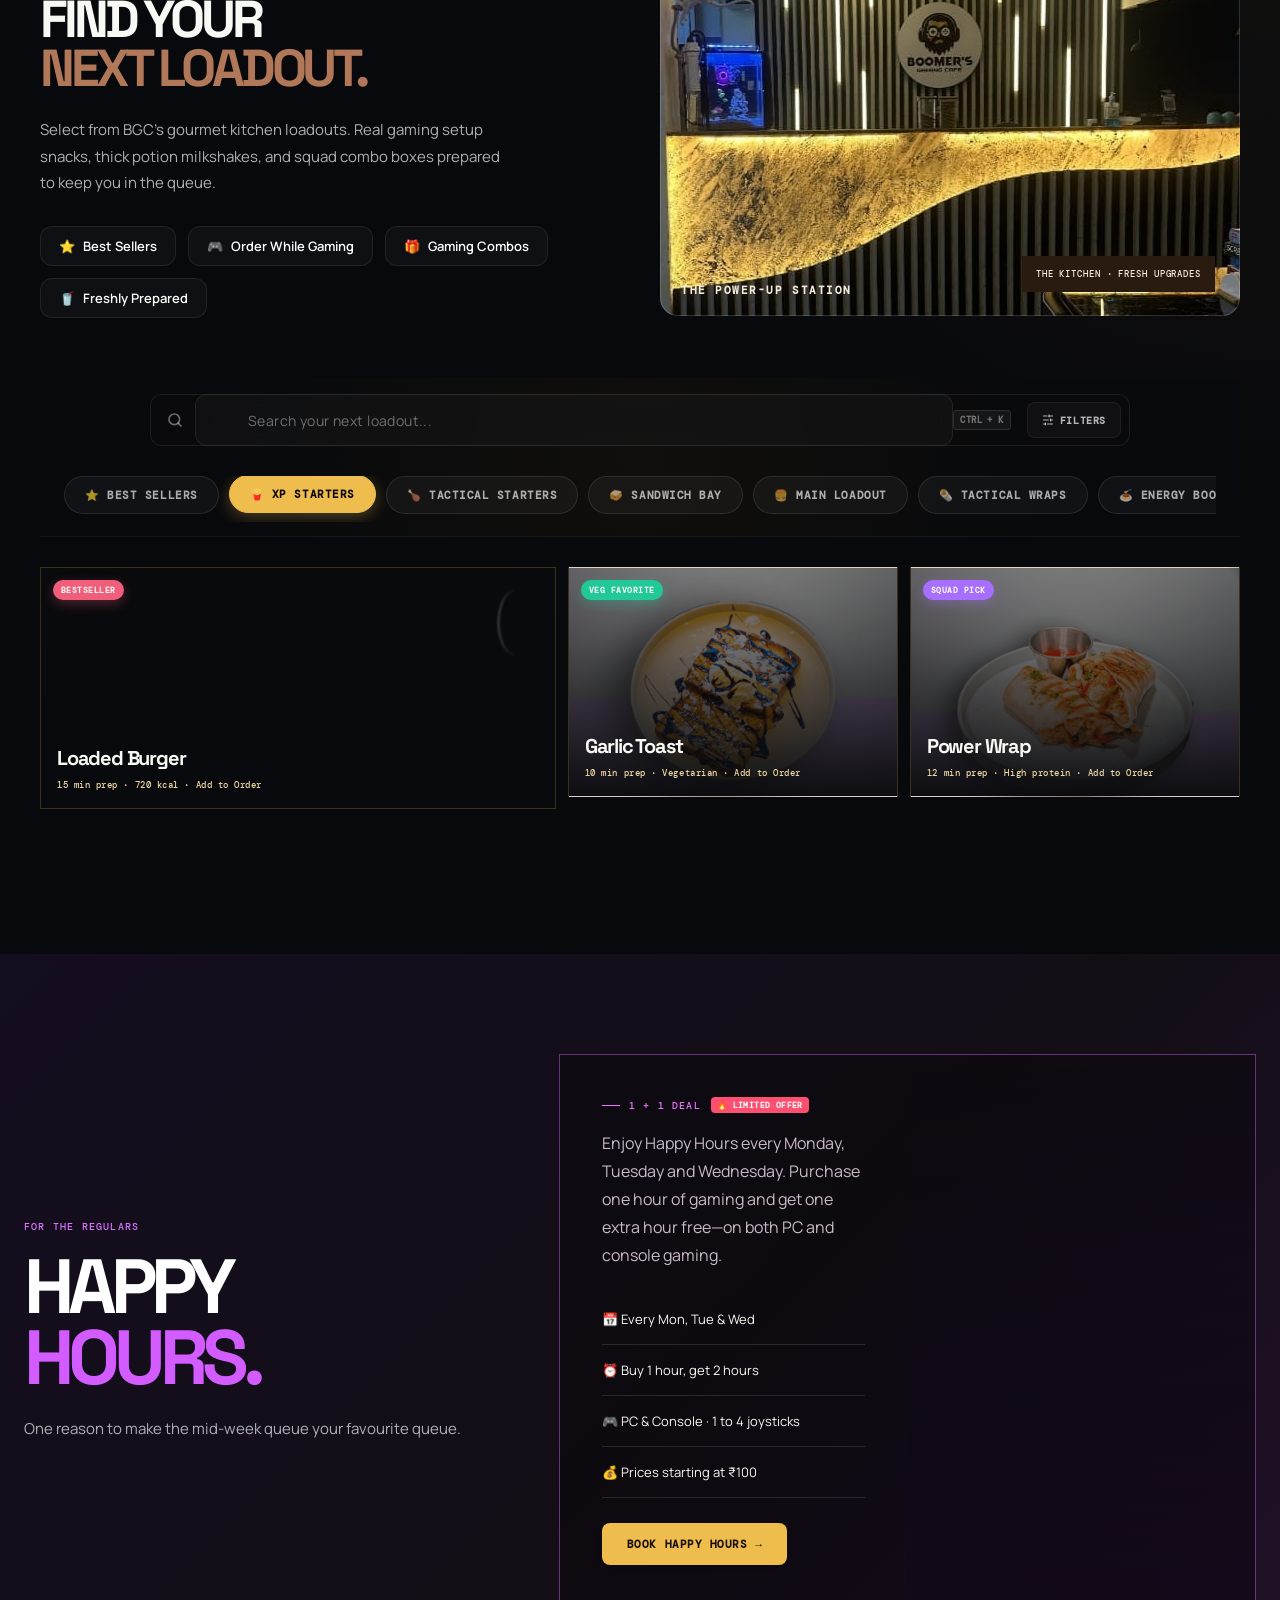
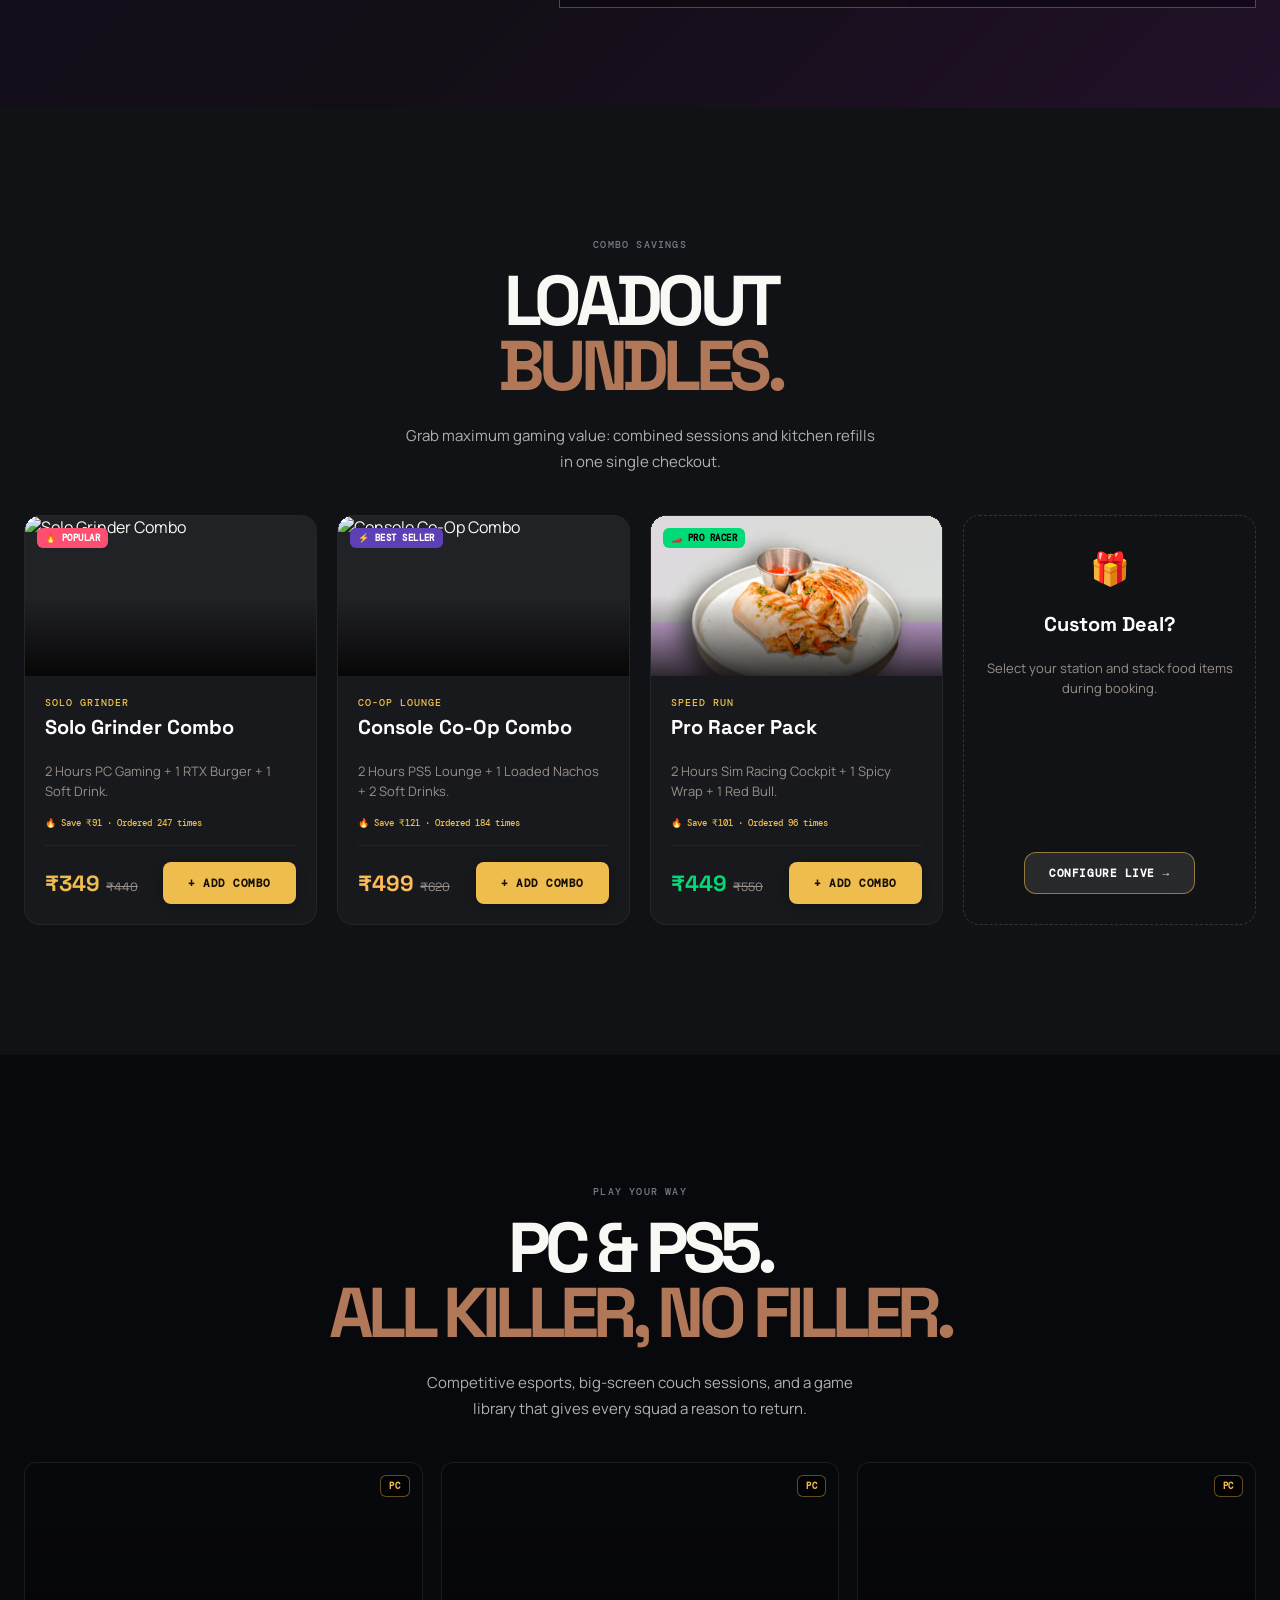
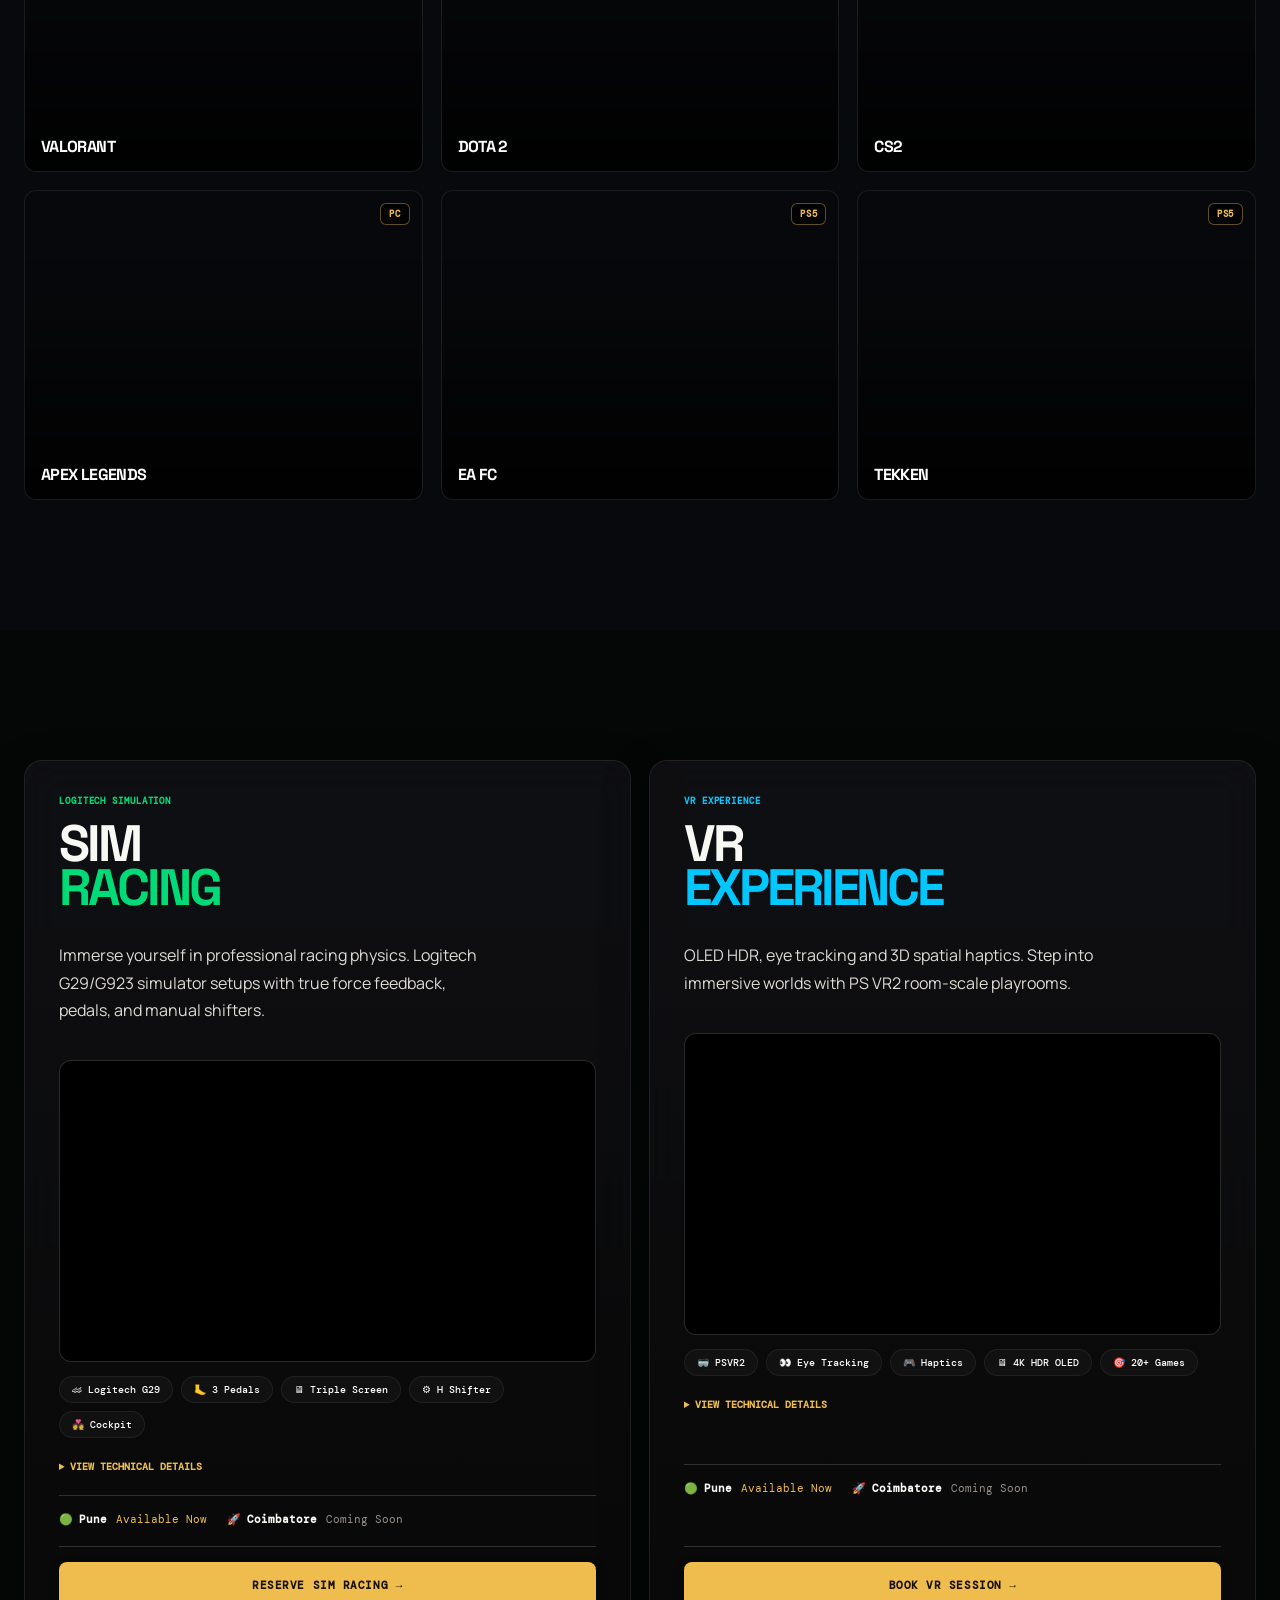
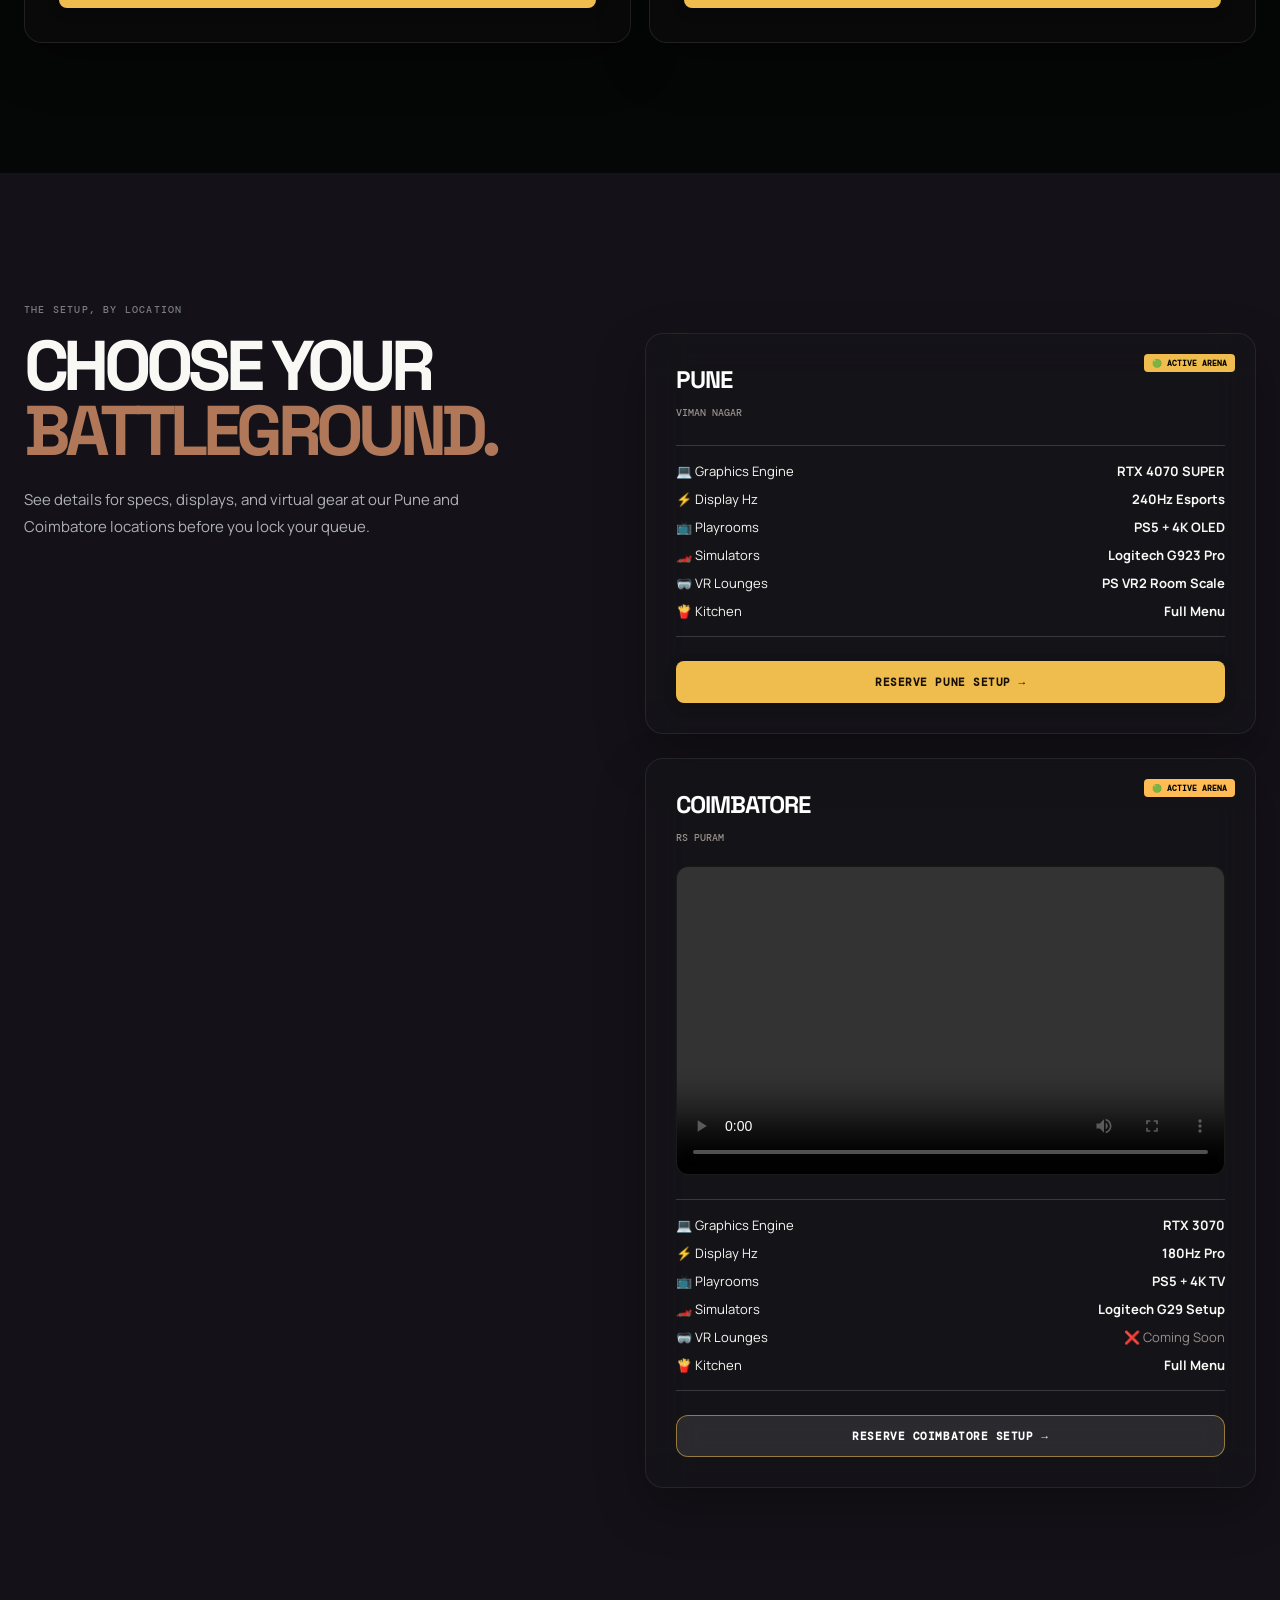
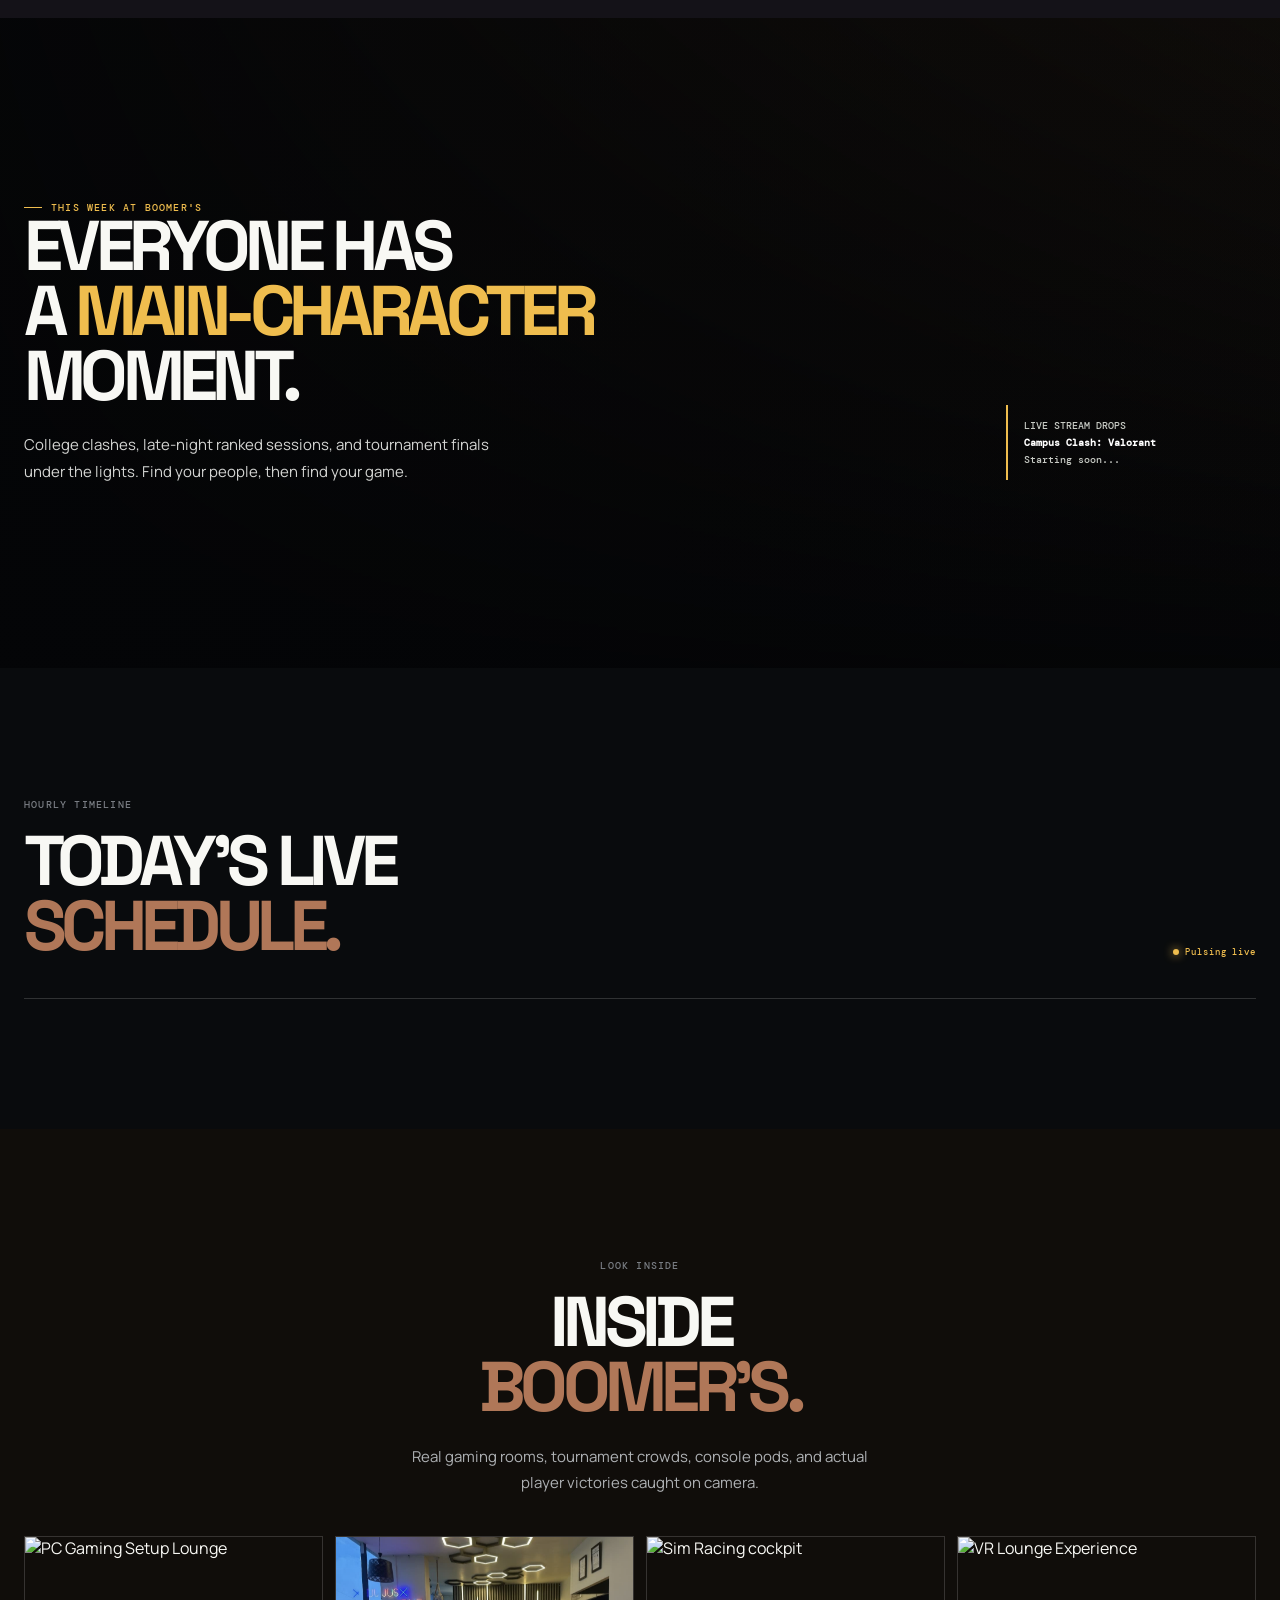
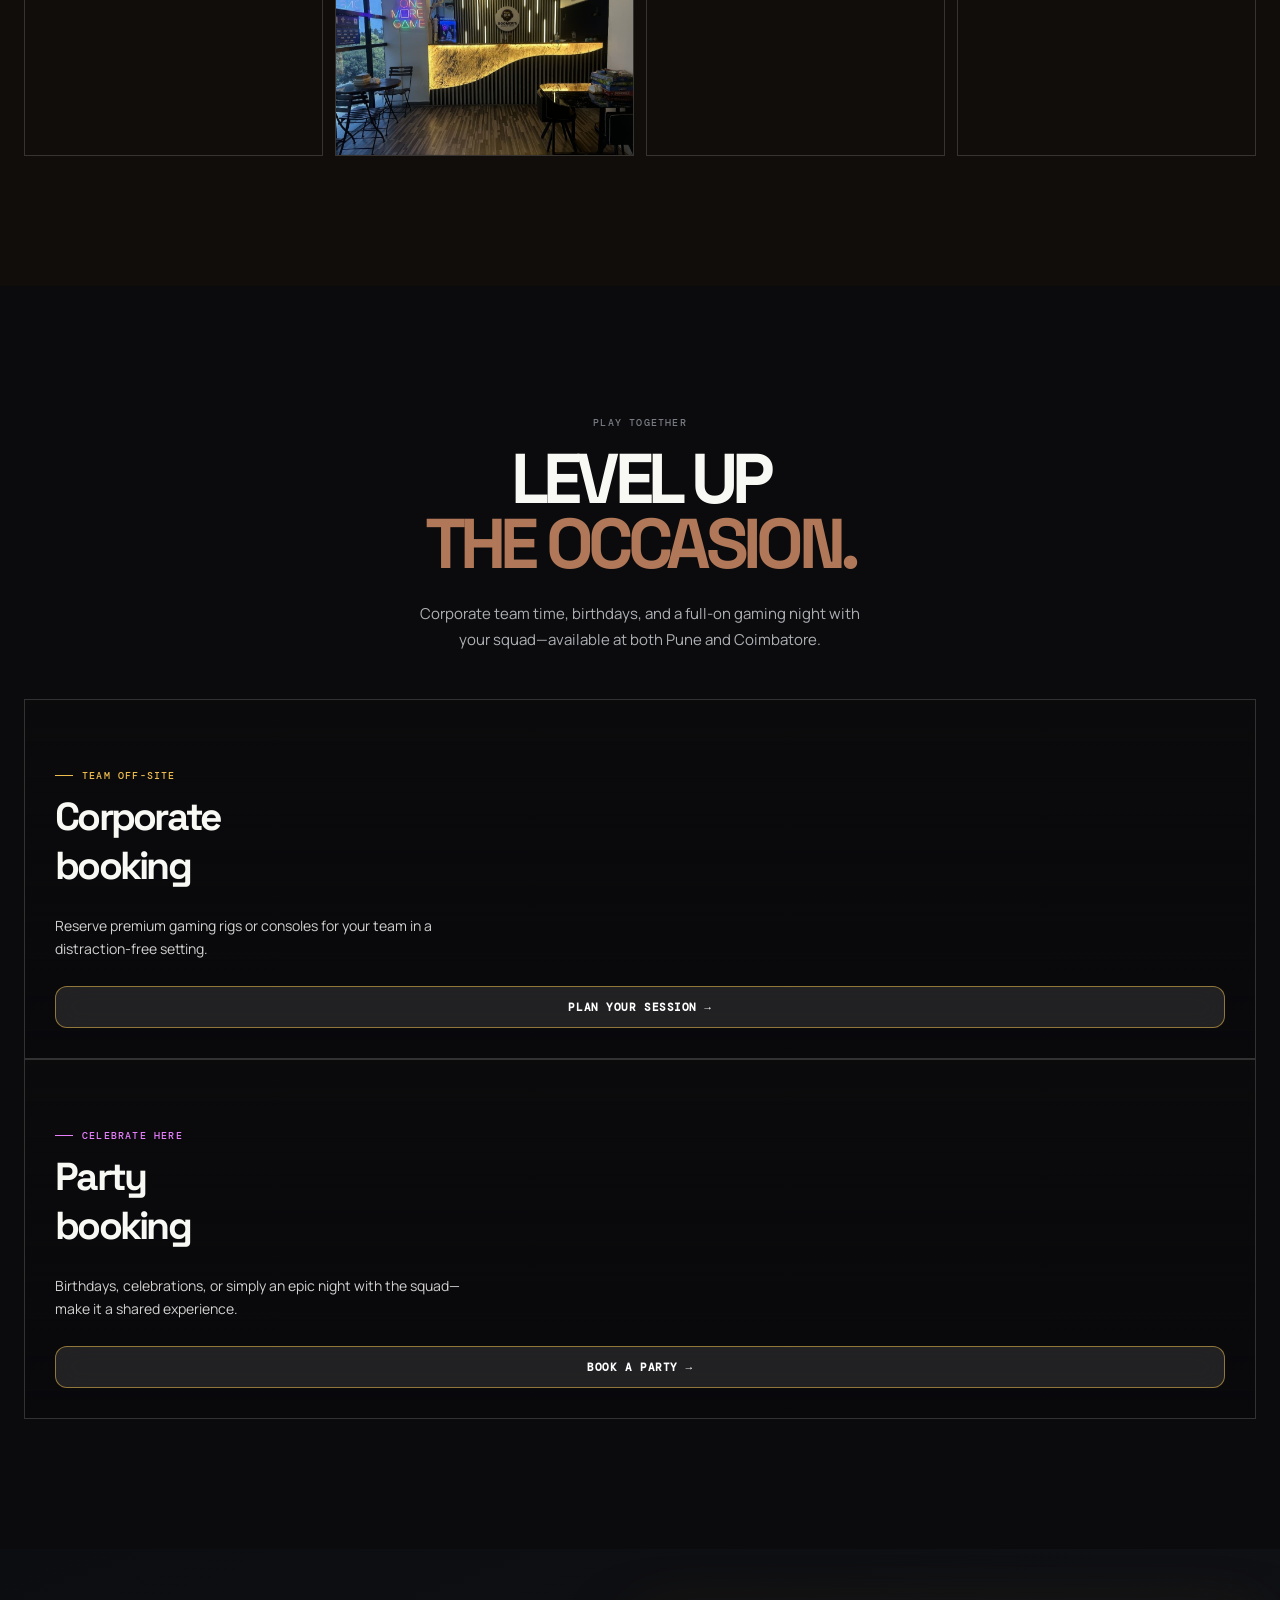
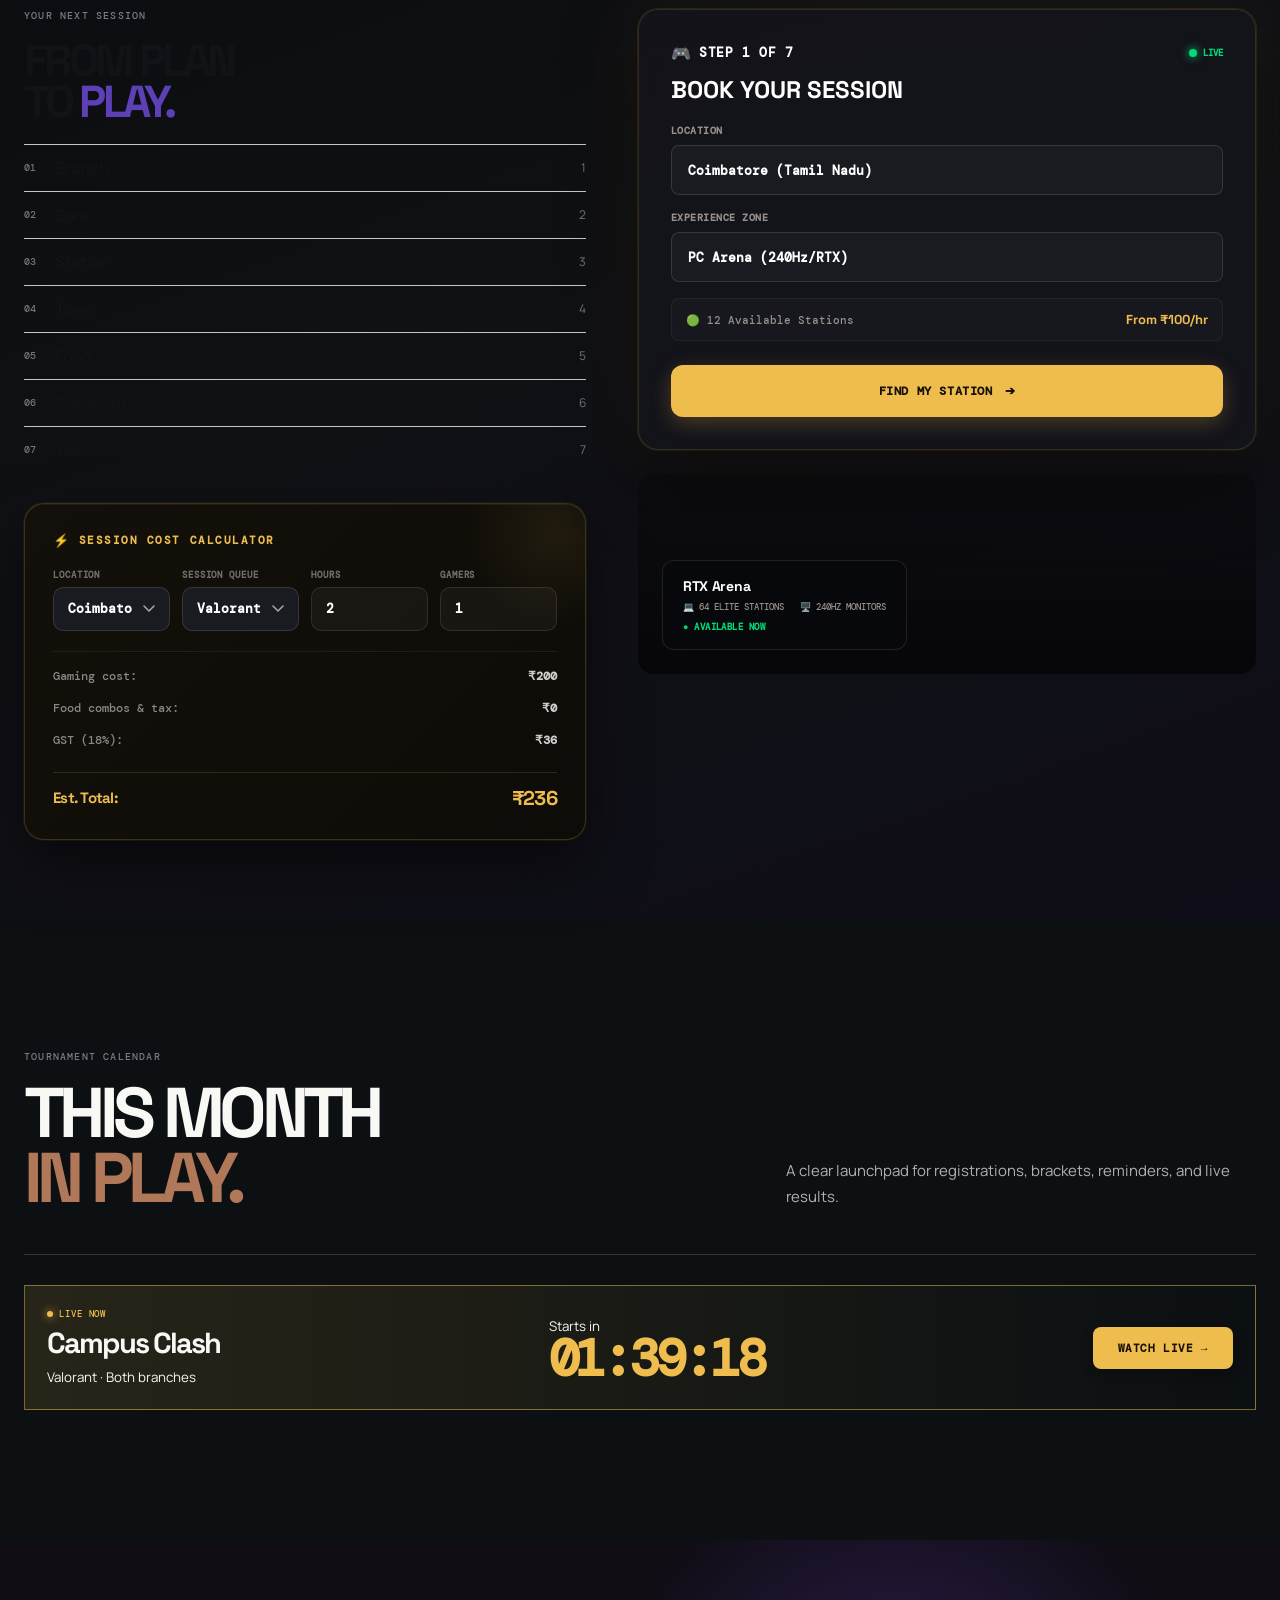
==== commit dbc7eed0: "Refactor: Defer render-blocking libraries and script imports, replace duplicate inline-styled info p" ====
--- a/boomers-gaming-cafe/index.html
+++ b/boomers-gaming-cafe/index.html
@@ -16,8 +16,8 @@
   <link href="https://fonts.googleapis.com/css2?family=DM+Mono:wght@400;500&family=Manrope:wght@400;500;600;700;800&family=Space+Grotesk:wght@400;500;600;700;800&display=swap" rel="stylesheet">
   
   <!-- Libraries (GSAP & ScrollTrigger) -->
-  <script src="https://cdn.jsdelivr.net/npm/gsap@3.12.5/dist/gsap.min.js"></script>
-  <script src="https://cdn.jsdelivr.net/npm/gsap@3.12.5/dist/ScrollTrigger.min.js"></script>
+  <script src="https://cdn.jsdelivr.net/npm/gsap@3.12.5/dist/gsap.min.js" defer></script>
+  <script src="https://cdn.jsdelivr.net/npm/gsap@3.12.5/dist/ScrollTrigger.min.js" defer></script>
   
   <!-- Core Modular Stylesheets -->
   <link rel="stylesheet" href="assets/css/main.css" />
@@ -178,8 +178,8 @@
           <aside class="booking-float" aria-label="Quick Booking Options">
             <div class="booking-head">Drop in tonight <span class="live">Live capacity</span></div>
             <div class="booking-row">
-              <div class="select" onclick="document.getElementById('book').scrollIntoView({behavior: 'smooth'})">Location<b>Coimbatore ⌄</b></div>
-              <div class="select" onclick="document.getElementById('book').scrollIntoView({behavior: 'smooth'})">From<b>7:30 PM ⌄</b></div>
+              <button class="select" onclick="document.getElementById('book').scrollIntoView({behavior: 'smooth'})">Location<b>Coimbatore ⌄</b></button>
+              <button class="select" onclick="document.getElementById('book').scrollIntoView({behavior: 'smooth'})">From<b>7:30 PM ⌄</b></button>
             </div>
             <a class="button" href="#book">Find a station →</a>
           </aside>
@@ -192,14 +192,14 @@
             </div>
             
             <div class="m-booking-grid-2">
-              <div class="m-select-card" onclick="document.getElementById('book').scrollIntoView({behavior: 'smooth'})">
+              <button class="m-select-card" onclick="document.getElementById('book').scrollIntoView({behavior: 'smooth'})">
                 <span class="m-card-icon">📍</span>
                 <span class="m-card-val">Coimbatore</span>
-              </div>
-              <div class="m-select-card" onclick="document.getElementById('book').scrollIntoView({behavior: 'smooth'})">
+              </button>
+              <button class="m-select-card" onclick="document.getElementById('book').scrollIntoView({behavior: 'smooth'})">
                 <span class="m-card-icon">🕒</span>
                 <span class="m-card-val">7:30 PM</span>
-              </div>
+              </button>
             </div>
             
             <div class="m-booking-grid-3">
@@ -377,10 +377,10 @@
             
             <!-- Premium Feature Chips (matching menu.html) -->
             <div style="display: flex; flex-wrap: wrap; gap: 12px; margin-top: 6px;">
-              <div style="display:inline-flex; align-items:center; gap:8px; background:rgba(255,255,255,0.03); border:1px solid rgba(255,255,255,0.08); border-radius:12px; padding:10px 18px; font-size:13px; font-weight:600; color:#fff; transition:all 0.3s cubic-bezier(0.16,1,0.3,1); cursor:default;" onmouseover="this.style.borderColor='#F5C64D';this.style.boxShadow='0 0 15px rgba(245,198,77,0.15)';this.style.transform='translateY(-2px)'" onmouseout="this.style.borderColor='rgba(255,255,255,0.08)';this.style.boxShadow='none';this.style.transform='none'"><span>⭐</span> Best Sellers</div>
-              <div style="display:inline-flex; align-items:center; gap:8px; background:rgba(255,255,255,0.03); border:1px solid rgba(255,255,255,0.08); border-radius:12px; padding:10px 18px; font-size:13px; font-weight:600; color:#fff; transition:all 0.3s cubic-bezier(0.16,1,0.3,1); cursor:default;" onmouseover="this.style.borderColor='#F5C64D';this.style.boxShadow='0 0 15px rgba(245,198,77,0.15)';this.style.transform='translateY(-2px)'" onmouseout="this.style.borderColor='rgba(255,255,255,0.08)';this.style.boxShadow='none';this.style.transform='none'"><span>🎮</span> Order While Gaming</div>
-              <div style="display:inline-flex; align-items:center; gap:8px; background:rgba(255,255,255,0.03); border:1px solid rgba(255,255,255,0.08); border-radius:12px; padding:10px 18px; font-size:13px; font-weight:600; color:#fff; transition:all 0.3s cubic-bezier(0.16,1,0.3,1); cursor:default;" onmouseover="this.style.borderColor='#F5C64D';this.style.boxShadow='0 0 15px rgba(245,198,77,0.15)';this.style.transform='translateY(-2px)'" onmouseout="this.style.borderColor='rgba(255,255,255,0.08)';this.style.boxShadow='none';this.style.transform='none'"><span>🎁</span> Gaming Combos</div>
-              <div style="display:inline-flex; align-items:center; gap:8px; background:rgba(255,255,255,0.03); border:1px solid rgba(255,255,255,0.08); border-radius:12px; padding:10px 18px; font-size:13px; font-weight:600; color:#fff; transition:all 0.3s cubic-bezier(0.16,1,0.3,1); cursor:default;" onmouseover="this.style.borderColor='#F5C64D';this.style.boxShadow='0 0 15px rgba(245,198,77,0.15)';this.style.transform='translateY(-2px)'" onmouseout="this.style.borderColor='rgba(255,255,255,0.08)';this.style.boxShadow='none';this.style.transform='none'"><span>🥤</span> Freshly Prepared</div>
+              <div class="premium-feature-chip"><span>⭐</span> Best Sellers</div>
+              <div class="premium-feature-chip"><span>🎮</span> Order While Gaming</div>
+              <div class="premium-feature-chip"><span>🎁</span> Gaming Combos</div>
+              <div class="premium-feature-chip"><span>🥤</span> Freshly Prepared</div>
             </div>
           </div>
           
@@ -1455,16 +1455,16 @@
   </a>
 
   <!-- Script Modules loading progressively -->
-  <script src="assets/js/tracker.js"></script>
-  <script src="assets/js/data.js"></script>
-  <script src="assets/js/main.js"></script>
-  <script src="assets/js/launcher.js"></script>
-  <script src="assets/js/booking.js"></script>
-  <script src="assets/js/menu.js"></script>
-  <script src="assets/js/gallery.js"></script>
-  <script src="assets/js/audio.js"></script>
-  <script src="assets/js/cinematic.js"></script>
-  <script src="assets/js/mobile-audit.js"></script>
+  <script src="assets/js/tracker.js" defer></script>
+  <script src="assets/js/data.js" defer></script>
+  <script src="assets/js/main.js" defer></script>
+  <script src="assets/js/launcher.js" defer></script>
+  <script src="assets/js/booking.js" defer></script>
+  <script src="assets/js/menu.js" defer></script>
+  <script src="assets/js/gallery.js" defer></script>
+  <script src="assets/js/audio.js" defer></script>
+  <script src="assets/js/cinematic.js" defer></script>
+  <script src="assets/js/mobile-audit.js" defer></script>
   
   <script>
     // Activate the 20-second hero video once the page loads and video can play
--- a/boomers-gaming-cafe/assets/css/main.css
+++ b/boomers-gaming-cafe/assets/css/main.css
@@ -680,6 +680,8 @@
   border: 1px solid transparent;
   transition: border-color 0.2s;
   cursor: pointer;
+  width: 100% !important;
+  text-align: left !important;
 }
 
 .select:hover {
@@ -2778,7 +2780,7 @@
   height: 60px;
   display: flex;
   align-items: center;
-  transform: translate3d(0, -100%, 0);
+  transform: translate3d(0, -80px, 0);
   transition: transform 0.3s cubic-bezier(0.25, 1, 0.5, 1);
   box-shadow: 0 4px 30px rgba(0, 0, 0, 0.3);
 }
@@ -4462,18 +4464,19 @@
 }
 
 #foodSearchInput {
-  background: rgba(255, 255, 255, 0.03) !important;
-  backdrop-filter: blur(10px);
-  -webkit-backdrop-filter: blur(10px);
-  border: 1px solid rgba(255, 255, 255, 0.08) !important;
+  background: transparent !important;
+  border: none !important;
+  box-shadow: none !important;
+  backdrop-filter: none !important;
+  -webkit-backdrop-filter: none !important;
   transition: all 0.3s cubic-bezier(0.4, 0, 0.2, 1) !important;
 }
 
 #foodSearchInput:focus {
-  border-color: var(--accent) !important;
-  box-shadow: 0 0 20px rgba(255, 183, 3, 0.25) !important;
-  background: rgba(255, 255, 255, 0.05) !important;
-  outline: none;
+  background: transparent !important;
+  border: none !important;
+  box-shadow: none !important;
+  outline: none !important;
 }
 
 /* Trending Chips */
--- a/boomers-gaming-cafe/assets/css/responsive.css
+++ b/boomers-gaming-cafe/assets/css/responsive.css
@@ -14,15 +14,15 @@
     display: flex !important;
     align-items: center !important;
     gap: 10px !important; /* 8-12px gap between search input and filters */
-    width: calc(100% - 32px) !important; /* 16px margins on both sides */
+    width: calc(100% - 24px) !important; /* Expanded breadth: 12px margins on both sides */
     max-width: 100% !important;
     margin: 24px auto 0 auto !important; /* Always centered, 24px margin-top */
     background: rgba(10, 10, 12, 0.6) !important; /* Riot Client style dark background */
     border: 1px solid rgba(255, 255, 255, 0.08) !important;
     border-radius: 12px !important; /* 12px rounded borders */
-    padding: 0 8px 0 16px !important;
+    padding: 0 16px !important; /* Symmetrical padding since filters button is removed on mobile */
     box-sizing: border-box !important;
-    height: 52px !important;
+    height: 44px !important; /* Reduced height on mobile */
     position: relative !important;
     overflow: visible !important;
     transition: border-color 200ms ease, box-shadow 200ms ease, background-color 200ms ease !important;
@@ -60,38 +60,14 @@
     line-height: normal !important; /* Vertically centered text input content */
   }
   .search-input::placeholder {
-    color: rgba(255, 255, 255, 0.35) !important;
+    color: rgba(255, 255, 255, 0.6) !important;
     font-weight: 400 !important;
   }
   .search-kbd-shortcut {
     display: none !important;
   }
   .search-filters-btn {
-    position: static !important; /* Aligned beside input */
-    transform: none !important;
-    flex-shrink: 0 !important;
-    height: 38px !important; /* Smaller button height to look like unified pill inside container */
-    background: rgba(255, 255, 255, 0.03) !important;
-    border: 1px solid rgba(255, 255, 255, 0.08) !important;
-    border-radius: 8px !important;
-    padding: 0 12px !important;
-    font-size: 9px !important;
-    font-weight: 800 !important;
-    font-family: var(--mono) !important;
-    color: rgba(255, 255, 255, 0.8) !important;
-    letter-spacing: 0.05em !important;
-    text-transform: uppercase !important;
-    cursor: pointer !important;
-    display: inline-flex !important;
-    align-items: center !important;
-    justify-content: center !important;
-    transition: all 0.2s ease !important;
-  }
-  .search-filters-btn:hover {
-    background: var(--lime) !important;
-    color: #000 !important;
-    border-color: var(--lime) !important;
-    box-shadow: 0 0 12px rgba(0, 219, 120, 0.25) !important;
+    display: none !important;
   }
 
   /* Mobile stack for Live Capacity Cards */
@@ -399,11 +375,29 @@
     flex: 0 0 85%;
   }
 
-  /* Mobile Floating HUD Toggle Button */
   .mobile-hud-toggle {
     display: flex !important;
-    bottom: 84px !important;
+    bottom: calc(75px + env(safe-area-inset-bottom)) !important;
     right: 16px !important;
+    width: auto !important;
+    height: 44px !important;
+    border-radius: 22px !important;
+    padding: 0 14px !important;
+    box-sizing: border-box !important;
+    gap: 8px !important;
+  }
+  .mobile-hud-toggle .badge {
+    position: static !important;
+    margin: 0 !important;
+    background: #ff4f70 !important;
+    color: #fff !important;
+    font: 800 11px var(--mono) !important;
+    padding: 2px 7px !important;
+    border-radius: 99px !important;
+    display: inline-flex !important;
+    align-items: center !important;
+    justify-content: center !important;
+    line-height: 1 !important;
   }
 
   .hud-close-btn {
@@ -2902,6 +2896,10 @@
   gap: 8px;
   cursor: pointer;
   transition: background 0.2s, border-color 0.2s;
+  width: 100% !important;
+  text-align: left !important;
+  font-family: inherit !important;
+  color: inherit !important;
 }
 
 .m-select-card:active {
--- a/boomers-gaming-cafe/assets/css/cinematic.css
+++ b/boomers-gaming-cafe/assets/css/cinematic.css
@@ -0,0 +1,36 @@
+/* Phase 2: immersive hero and live-conversion enhancements */
+.hero-scenes{position:absolute;inset:0;z-index:-4;overflow:hidden}.hero-scene{position:absolute;inset:-3%;background:var(--scene) center/cover;opacity:0;transform:scale(1.1);transition:opacity 1.35s ease,transform 7.5s ease;filter:saturate(.82) contrast(1.04)}.hero-scene.active{opacity:1;transform:scale(1)}.hero-scene::after{content:"";position:absolute;inset:0;background:linear-gradient(90deg,rgba(8,9,12,.95),rgba(8,9,12,.5) 52%,rgba(8,9,12,.12)),linear-gradient(0deg,#08090c,transparent 55%)}.hero-video{display:none}.hero-particles{position:absolute;inset:0;z-index:1;pointer-events:none;overflow:hidden;opacity:.13}.hero-particles i{position:absolute;width:3px;height:3px;border-radius:50%;background:#efbd4e;box-shadow:0 0 16px #efbd4e;animation:cinematicFloat var(--speed) ease-in-out infinite alternate}.hero-particles i:nth-child(2n){background:#a76eff;box-shadow:0 0 16px #a76eff}.hero-particles i:nth-child(3n){width:1px;height:62px;border-radius:99px;opacity:.6;transform:rotate(35deg)}.hero-orbit,.hero-light,.hero-main,.hero-bottom{will-change:transform}.hero h1{overflow:hidden}.hero h1 .hero-enter,.hero h1 .hero-arena{display:block;will-change:transform}.hero h1 .hero-enter{animation:enterDown .85s .12s both cubic-bezier(.2,.85,.25,1)}.hero h1 .hero-arena{animation:arenaUp .9s .45s both cubic-bezier(.2,.85,.25,1)}.hero-orbit{animation-delay:1.2s!important}.button{position:relative;overflow:hidden}.button::after{content:"";position:absolute;inset:-120%;background:radial-gradient(circle,rgba(255,255,255,.48),transparent 34%);transform:scale(0);transition:transform .52s}.button:hover::after{transform:scale(2)}.hero-primary-cta:hover{box-shadow:0 14px 46px rgba(239,189,78,.47)!important}.button.secondary{border-color:rgba(239,189,78,.55)!important;background:rgba(255,255,255,.1)!important;backdrop-filter:blur(18px)}.hero-live-readout{display:grid;grid-template-columns:repeat(3,1fr);gap:7px;padding:11px 0;margin:13px 0;border-top:1px solid rgba(255,255,255,.14);border-bottom:1px solid rgba(255,255,255,.14)}.hero-live-readout div{font:500 8px/1.45 var(--mono);letter-spacing:.04em;color:#a6aaa8;text-transform:uppercase}.hero-live-readout b{display:block;font:700 12px var(--display);letter-spacing:-.04em;color:#fff}.hero-live-readout .is-full b{color:#ff7777}.trust-strip-scroll{gap:10px!important}.trust-item{padding:10px 12px;border:1px solid rgba(255,255,255,.12);border-radius:3px;background:rgba(10,11,13,.34);backdrop-filter:blur(11px);transition:transform .22s,border-color .22s}.trust-item:hover{transform:translateY(-4px);border-color:#efbd4e}.trust-sep{display:none}.experience-preview{background:#0c0d10}.experience-preview-grid{display:grid;grid-template-columns:repeat(4,1fr);gap:12px;margin-top:40px}.experience-preview-card{position:relative;min-height:310px;padding:19px;display:flex;flex-direction:column;justify-content:flex-end;overflow:hidden;isolation:isolate;border:1px solid rgba(255,255,255,.14);background-position:center;background-size:cover;background-repeat:no-repeat;transition:.35s}.experience-preview-card::before{content:"";position:absolute;inset:0;background:linear-gradient(0deg,rgba(6,7,9,.96),rgba(6,7,9,.05));z-index:-1}.experience-preview-card:hover{transform:translateY(-9px);border-color:var(--accent);box-shadow:0 20px 55px color-mix(in srgb,var(--accent) 20%,transparent)}.experience-preview-card h3{font:700 25px var(--display);letter-spacing:-.07em;margin:7px 0}.experience-preview-card p{font-size:12px;line-height:1.5;color:#ddd8d0;margin:0 0 15px}.experience-preview-meta{display:flex;justify-content:space-between;color:var(--accent);font:600 9px var(--mono);letter-spacing:.07em;text-transform:uppercase}.watch-inside{display:inline-flex;align-items:center;gap:9px;margin-top:27px;background:transparent;font:700 10px var(--mono);letter-spacing:.08em;text-transform:uppercase;color:#5d40b6}.watch-inside::before{content:"▶";display:grid;place-items:center;width:30px;height:30px;border-radius:50%;background:#5d40b6;color:#fff}.cinema-modal{position:fixed;inset:0;z-index:99;display:none;align-items:center;justify-content:center;padding:24px;background:rgba(0,0,0,.86);backdrop-filter:blur(14px)}.cinema-modal.show{display:flex}.cinema-modal-frame{width:min(900px,100%);aspect-ratio:16/9;display:grid;place-items:center;position:relative;border:1px solid rgba(239,189,78,.58);background:linear-gradient(145deg,#241828,#08090c)}.cinema-modal-frame b{font:700 clamp(1.4rem,4vw,3rem) var(--display);letter-spacing:-.07em}.cinema-modal-frame p{position:absolute;bottom:20px;font:500 10px var(--mono);letter-spacing:.08em;color:#c5b6a4}.cinema-close{position:absolute;right:13px;top:13px;width:31px;height:31px;border-radius:50%;border:0;background:#efbd4e;color:#190f08;font-weight:800}.tournament-live-now{display:flex;align-items:center;justify-content:space-between;gap:24px;padding:22px;margin-top:30px;border:1px solid rgba(239,189,78,.5);background:linear-gradient(90deg,rgba(239,189,78,.12),rgba(12,14,17,.1))}.tournament-live-now h3{font:700 29px var(--display);letter-spacing:-.07em;margin:4px 0}.live-countdown{font:700 clamp(2rem,4vw,3.6rem)/.9 var(--mono);letter-spacing:-.08em;color:#efbd4e}.food-detail-grid{display:grid;grid-template-columns:1.25fr .8fr .8fr;gap:12px;margin-top:30px}.food-detail-card{position:relative;min-height:230px;overflow:hidden;border:1px solid rgba(239,189,78,.2);background-position:center;background-size:cover;background-repeat:no-repeat;transition:.3s}.food-detail-card:first-child{grid-row:span 2}.food-detail-card::after{content:"";position:absolute;inset:0;background:linear-gradient(0deg,rgba(23,12,6,.96),transparent 70%)}.food-detail-card:hover{transform:translateY(-8px);box-shadow:0 19px 40px rgba(0,0,0,.35)}.food-badge{position:absolute;z-index:2;top:12px;left:12px;padding:5px 8px;border-radius:99px;background:#f15e7b;font:700 8px var(--mono);letter-spacing:.06em}.food-detail-copy{position:absolute;z-index:2;bottom:15px;left:16px;right:16px}.food-detail-copy b{display:block;font:700 20px var(--display);letter-spacing:-.06em}.food-detail-copy small{font:500 9px var(--mono);letter-spacing:.06em;color:#efd7a6}.menu-steam{position:absolute;z-index:2;right:22px;top:22px;width:35px;height:65px;border-left:1px solid rgba(255,255,255,.45);border-radius:50%;filter:blur(1px);animation:steam 2.7s infinite}.sticky-book-mobile{display:none}@keyframes cinematicFloat{to{transform:translate3d(var(--drift),-52px,0);opacity:.15}}@keyframes enterDown{from{opacity:0;transform:translateY(-115%)}to{opacity:1;transform:none}}@keyframes arenaUp{from{opacity:0;transform:translateY(115%)}to{opacity:1;transform:none}}@keyframes steam{50%{transform:translateY(-13px) translateX(7px);opacity:.15}}@media(max-width:800px){.hero{min-height:84svh}.hero h1{font-size:clamp(3.2rem,16vw,5.5rem)}.hero-bottom{margin-top:25px}.hero-meta{display:none}.hero-live-readout{margin:10px 0;padding:9px 0}.trust-strip-scroll{overflow-x:auto;padding-bottom:4px}.trust-item{white-space:nowrap}.experience-preview-grid{display:flex;overflow-x:auto;scroll-snap-type:x mandatory;margin-right:-24px;padding-right:24px}.experience-preview-card{min-width:236px;scroll-snap-align:start}.tournament-live-now{align-items:flex-start;flex-direction:column}.food-detail-grid{grid-template-columns:1fr 1fr}.food-detail-card:first-child{grid-row:auto;grid-column:span 2;min-height:285px}.sticky-book-mobile{display:flex;position:fixed;z-index:20;bottom:14px;left:14px;right:14px;justify-content:center;background:#efbd4e;color:#190f08;padding:15px;font:800 11px var(--mono);letter-spacing:.09em;text-transform:uppercase;box-shadow:0 12px 35px rgba(0,0,0,.4)}}
+
+
+/* Premium Spotlight Refinements (Visual Consistency & Cohesion) */
+.food-detail-card {
+  background-color: #0c0d10 !important; /* Eliminate transparent PNG/purple background bleed */
+}
+.food-detail-card::before {
+  content: "" !important;
+  position: absolute !important;
+  inset: 0 !important;
+  background: radial-gradient(circle, rgba(0, 0, 0, 0.2) 0%, rgba(8, 9, 12, 0.5) 100%), rgba(8, 9, 12, 0.15) !important; /* Grade photos darker for seamless dark UI blending */
+  z-index: 1 !important;
+  pointer-events: none !important;
+}
+.food-detail-card::after {
+  background: linear-gradient(to top, rgba(8, 9, 12, 0.95) 0%, rgba(8, 9, 12, 0.5) 50%, transparent 100%) !important; /* Bottom scrim gradient for high contrast white text */
+  z-index: 1 !important;
+}
+.food-badge, .food-detail-copy {
+  z-index: 2 !important; /* Elevate above dark vignette overlay */
+}
+.food-badge {
+  background: #f15e7b !important; /* Bestseller pink */
+  text-shadow: none !important;
+  box-shadow: 0 4px 12px rgba(241, 94, 123, 0.3) !important;
+}
+.food-badge.veg-badge {
+  background: #20c997 !important; /* Veg Favorite teal/green */
+  box-shadow: 0 4px 12px rgba(32, 201, 151, 0.3) !important;
+}
+.food-badge.squad-badge {
+  background: #a76eff !important; /* Squad Pick purple */
+  box-shadow: 0 4px 12px rgba(167, 110, 255, 0.3) !important;
+}
--- a/boomers-gaming-cafe/assets/css/mobile-audit.css
+++ b/boomers-gaming-cafe/assets/css/mobile-audit.css
@@ -138,10 +138,12 @@
   .story-grid{display:flex!important;flex-direction:column!important;min-height:0!important}.story-copy{order:0!important;padding:34px var(--mobile-gutter) 18px!important}.story-image{order:1!important;min-height:240px!important;width:100%!important}.story-copy .display{font-size:clamp(2.2rem,10vw,3.2rem)!important}.story-numbers{gap:17px!important;margin-top:23px!important}.story-numbers b{font-size:25px!important}.watch-inside{margin-top:18px!important}.mode-grid{display:grid!important;grid-template-columns:1fr!important;gap:14px!important}.mode{min-height:0!important;padding:18px!important;border-radius:12px!important}.mode h3{font-size:2.8rem!important;margin:9px 0 11px!important}.mode p{font-size:13px!important;line-height:1.55!important}.mode>div[style*="aspect-ratio"]{margin:14px 0 11px!important;aspect-ratio:16/9!important}.mode-chip-row{max-height:64px!important;overflow:auto!important}.mode-accordion{margin-top:12px!important}.mode-accordion summary{padding:12px!important}.mode-status-panel{margin-top:12px!important}.mode-status-row{margin-top:12px!important}.mode-cta{width:100%!important;min-height:42px!important;justify-content:center!important}
 
   /* Power-up station: compact controls, two-column menu, no empty rhythm. */
-  .cafe-grid{display:block!important}.cafe-copy{padding:0!important}.cafe-photo{display:none!important}.cafe .wrap{width:calc(100% - 32px)!important}.cafe-tabs,#foodFilterChipsWrap{display:flex!important;overflow-x:auto!important;flex-wrap:nowrap!important;gap:7px!important;scrollbar-width:none!important;padding:8px 0!important;position:sticky!important;top:64px!important;z-index:15!important;background:#26170f!important}.cafe-tabs::-webkit-scrollbar,#foodFilterChipsWrap::-webkit-scrollbar{display:none!important}.cafe-tab-btn,.food-filter-btn{flex:0 0 auto!important;white-space:nowrap!important;font-size:10px!important;padding:8px 10px!important;border-radius:99px!important}.cafe-items-list{grid-template-columns:repeat(2,minmax(0,1fr))!important;gap:10px!important}.cafe-item-card,.menu-item-card{min-width:0!important;border-radius:10px!important}.cafe-item-card img,.menu-item-card img{height:118px!important;object-fit:cover!important}.food-detail-grid{grid-template-columns:1fr 1fr!important;gap:9px!important}.food-detail-card:first-child{grid-column:span 2!important;grid-row:auto!important;min-height:220px!important}.food-detail-card{min-height:175px!important}.food-detail-copy b{font-size:16px!important}.food-detail-copy small{font-size:8px!important}.bundle-grid,.loadout-grid{display:flex!important;overflow-x:auto!important;gap:12px!important;scroll-snap-type:x mandatory!important;padding:2px 0 8px!important}.bundle-card,.loadout-card{flex:0 0 calc(100% - 32px)!important;min-height:0!important;scroll-snap-align:start!important}
+  .cafe-grid{display:block!important}.cafe-copy{padding:0!important}.cafe-photo{display:none!important}.cafe .wrap{width:calc(100% - 32px)!important}.cafe-tabs,#foodFilterChipsWrap{display:flex!important;overflow-x:auto!important;flex-wrap:nowrap!important;gap:7px!important;scrollbar-width:none!important;padding:8px 0!important;position:sticky!important;top:64px!important;z-index:15!important;background:#26170f!important;mask-image:linear-gradient(to right, #000 85%, transparent 100%)!important;-webkit-mask-image:linear-gradient(to right, #000 85%, transparent 100%)!important}.cafe-tabs::-webkit-scrollbar,#foodFilterChipsWrap::-webkit-scrollbar{display:none!important}.cafe-tab-btn,.food-filter-btn{flex:0 0 auto!important;white-space:nowrap!important;font-size:10px!important;padding:8px 10px!important;border-radius:99px!important}.cafe-items-list{grid-template-columns:repeat(2,minmax(0,1fr))!important;gap:14px!important;padding-bottom:90px!important}.cafe-item-card,.menu-item-card{min-width:0!important;border-radius:10px!important}.cafe-item-card img,.menu-item-card img{height:118px!important;object-fit:cover!important}.food-detail-grid{grid-template-columns:1fr 1fr!important;gap:9px!important}.food-detail-card:first-child{grid-column:span 2!important;grid-row:auto!important;min-height:220px!important}.food-detail-card{min-height:175px!important}.food-detail-copy b{font-size:16px!important}.food-detail-copy small{font-size:8px!important}.bundle-grid,.loadout-grid{display:flex!important;overflow-x:auto!important;gap:12px!important;scroll-snap-type:x mandatory!important;padding:2px 0 8px!important}.bundle-card,.loadout-card{flex:0 0 calc(100% - 32px)!important;min-height:0!important;scroll-snap-align:start!important}
 
   /* Booking/footer/floating controls respect the device safe area. */
-  .booking-grid{display:block!important}.booking-card{padding:18px!important;box-shadow:8px 8px 0 var(--lime)!important}.steps{margin-top:22px!important}.step{padding:12px 0!important}.slot-grid{grid-template-columns:repeat(3,minmax(0,1fr))!important;gap:7px!important}.footer{padding-bottom:22px!important}.footer-quick{grid-template-columns:1fr 1fr!important;gap:20px!important;padding:28px 0!important}.footer-top{padding-bottom:32px!important}.footer .display{font-size:3.1rem!important}.mobile-book,#mobileBookBar{height:48px!important;left:16px!important;right:16px!important;bottom:calc(10px + env(safe-area-inset-bottom))!important;border-radius:14px!important;padding:0!important;z-index:1000!important}.mobile-hud-toggle{bottom:calc(70px + env(safe-area-inset-bottom))!important;right:16px!important;width:44px!important;height:44px!important;z-index:1001!important}.floating-avail-widget{display:none!important}
+  .booking-grid{display:block!important}.booking-card{padding:18px!important;box-shadow:8px 8px 0 var(--lime)!important}.steps{margin-top:22px!important}.step{padding:12px 0!important}.slot-grid{grid-template-columns:repeat(3,minmax(0,1fr))!important;gap:7px!important}.footer{padding-bottom:22px!important}.footer-quick{grid-template-columns:1fr 1fr!important;gap:20px!important;padding:28px 0!important}.footer-top{padding-bottom:32px!important}.footer .display{font-size:3.1rem!important}.mobile-book,#mobileBookBar{height:48px!important;left:16px!important;right:16px!important;bottom:calc(10px + env(safe-area-inset-bottom))!important;border-radius:14px!important;padding:0!important;z-index:1000!important}.mobile-hud-toggle{bottom:calc(75px + env(safe-area-inset-bottom))!important;right:16px!important;width:auto!important;height:44px!important;z-index:1001!important;display:flex!important;align-items:center!important;justify-content:center!important;gap:8px!important;border-radius:22px!important;padding:0 14px!important;box-sizing:border-box!important}
+.mobile-hud-toggle .badge{position:static!important;margin:0!important;background:#ff4f70!important;color:#fff!important;font:800 11px var(--mono)!important;padding:2px 7px!important;border-radius:99px!important;display:inline-flex!important;align-items:center!important;justify-content:center!important;line-height:1!important}
+.floating-avail-widget{display:none!important}
 
   /* Low-cost motion on touch devices. */
   .hero-scene,.hero-particles,.hero-orbit{animation-duration:18s!important}.reveal{transform:translateY(14px)!important}.button,.experience-preview-card,.game-tab,.food-detail-card{transition-duration:.2s!important}
--- a/boomers-gaming-cafe/assets/css/desktop-polish.css
+++ b/boomers-gaming-cafe/assets/css/desktop-polish.css
@@ -12,8 +12,8 @@
     width: 100% !important;
     max-width: 100% !important;
     height: 84px !important; /* Navbar: 84px height */
-    padding-left: 32px !important;
-    padding-right: 32px !important;
+    padding-left: 48px !important; /* Increased left padding for logo breathing room */
+    padding-right: 48px !important; /* Balanced right padding */
     display: flex !important;
     align-items: center !important;
     justify-content: space-between !important;
@@ -47,11 +47,12 @@
     background: var(--lime) !important;
     padding: 2px !important;
     vertical-align: middle !important;
+    object-fit: contain !important; /* Prevent squeezing */
   }
   .nav-links {
     display: flex !important;
     align-items: center !important;
-    gap: 24px !important; /* Tighten navigation spacing slightly */
+    gap: 36px !important; /* Gutter increased to 32-40px for breathing room */
     height: 100% !important;
   }
   .nav-links a {
@@ -59,7 +60,7 @@
     align-items: center !important;
     height: 100% !important;
     padding-bottom: 0 !important;
-    color: #d3d4d0 !important;
+    color: #F7F2EA !important;
     font-size: 15px !important; /* Menu font: 15px */
     font-weight: 600 !important; /* SemiBold */
     transition: color 0.25s ease, text-shadow 0.25s ease !important;
@@ -115,9 +116,10 @@
   }
   .nav-book-link:hover {
     background: var(--lime) !important;
-    opacity: 0.95 !important;
-    transform: translateY(-2px) !important;
-    box-shadow: 0 6px 18px rgba(167, 255, 0, 0.25) !important; /* Glow reduced by 30% */
+    opacity: 1 !important;
+    transform: translateY(-2px) scale(1.03) !important; /* Premium scaling and lift hover state */
+    box-shadow: 0 8px 24px rgba(167, 255, 0, 0.35) !important;
+    filter: brightness(1.05) !important;
   }
   .hero-live-card{position:absolute;right:0;top:50%;width:270px;transform:translateY(-48%);padding:19px;border:1px solid rgba(239,189,78,.42);background:linear-gradient(145deg,rgba(20,17,14,.78),rgba(11,12,15,.72));backdrop-filter:blur(17px);box-shadow:0 20px 55px rgba(0,0,0,.36),inset 0 1px 0 rgba(255,255,255,.08);z-index:2}.hero-live-card::before{content:"";position:absolute;inset:0;background:radial-gradient(circle at 85% 0,rgba(239,189,78,.2),transparent 38%);pointer-events:none}.hero-live-card>*{position:relative}.hero-live-card .live{display:block;margin-bottom:11px}.hero-live-card h3{font:700 26px/.9 var(--display);letter-spacing:-.07em;margin:0 0 7px}.hero-live-card p{font-size:12px;color:#c7bbb0;margin:0 0 18px}.hero-live-meta{display:grid;grid-template-columns:1fr 1fr;gap:10px;padding:12px 0;border-top:1px solid rgba(255,255,255,.13);border-bottom:1px solid rgba(255,255,255,.13);font:500 9px var(--mono);letter-spacing:.07em;color:#a89b8f;text-transform:uppercase}.hero-live-meta b{display:block;color:#fff;font:700 16px var(--display);letter-spacing:-.05em;margin-top:4px;text-transform:none}.hero-live-card a{display:inline-flex;margin-top:15px;color:var(--lime);font:700 10px var(--mono);letter-spacing:.08em;text-transform:uppercase}.hero-live-card a:hover{color:#fff}.hero-bottom{grid-template-columns:1fr 330px;margin-top:36px}
   .cursor-glow{position:fixed;z-index:9999;width:260px;height:260px;border-radius:50%;pointer-events:none;background:radial-gradient(circle,rgba(239,189,78,.09),transparent 64%);transform:translate(-50%,-50%);mix-blend-mode:screen;transition:left .12s ease,top .12s ease;opacity:0}.cursor-glow.active{opacity:1}.magnetic{will-change:transform}@keyframes desktopKenBurns{from{transform:scale(1.03)}to{transform:scale(1.09)}}
@@ -230,7 +232,9 @@
     background: rgba(255, 255, 255, 0.03) !important;
     border: 1px solid rgba(255, 255, 255, 0.06) !important;
     border-radius: 8px !important;
-    padding: 8px 14px !important;
+    padding: 0 14px !important; /* Let height govern vertical sizing */
+    height: 36px !important; /* Exactly matches design proportions */
+    box-sizing: border-box !important;
     font-size: 10px !important;
     font-weight: 800 !important;
     font-family: var(--mono) !important;
@@ -270,3 +274,23 @@
   }
 }
 @media (prefers-reduced-motion:reduce) and (min-width:801px){.hero-media{animation:none!important}.cursor-glow{display:none!important}.magnetic{transform:none!important}}
+
+.premium-feature-chip {
+  display: inline-flex !important;
+  align-items: center !important;
+  gap: 8px !important;
+  background: rgba(255, 255, 255, 0.03) !important;
+  border: 1px solid rgba(255, 255, 255, 0.08) !important;
+  border-radius: 12px !important;
+  padding: 10px 18px !important;
+  font-size: 13px !important;
+  font-weight: 600 !important;
+  color: #fff !important;
+  transition: all 0.3s cubic-bezier(0.16, 1, 0.3, 1) !important;
+  cursor: default !important;
+}
+.premium-feature-chip:hover {
+  border-color: #F5C64D !important;
+  box-shadow: 0 0 15px rgba(245, 198, 77, 0.15) !important;
+  transform: translateY(-2px) !important;
+}
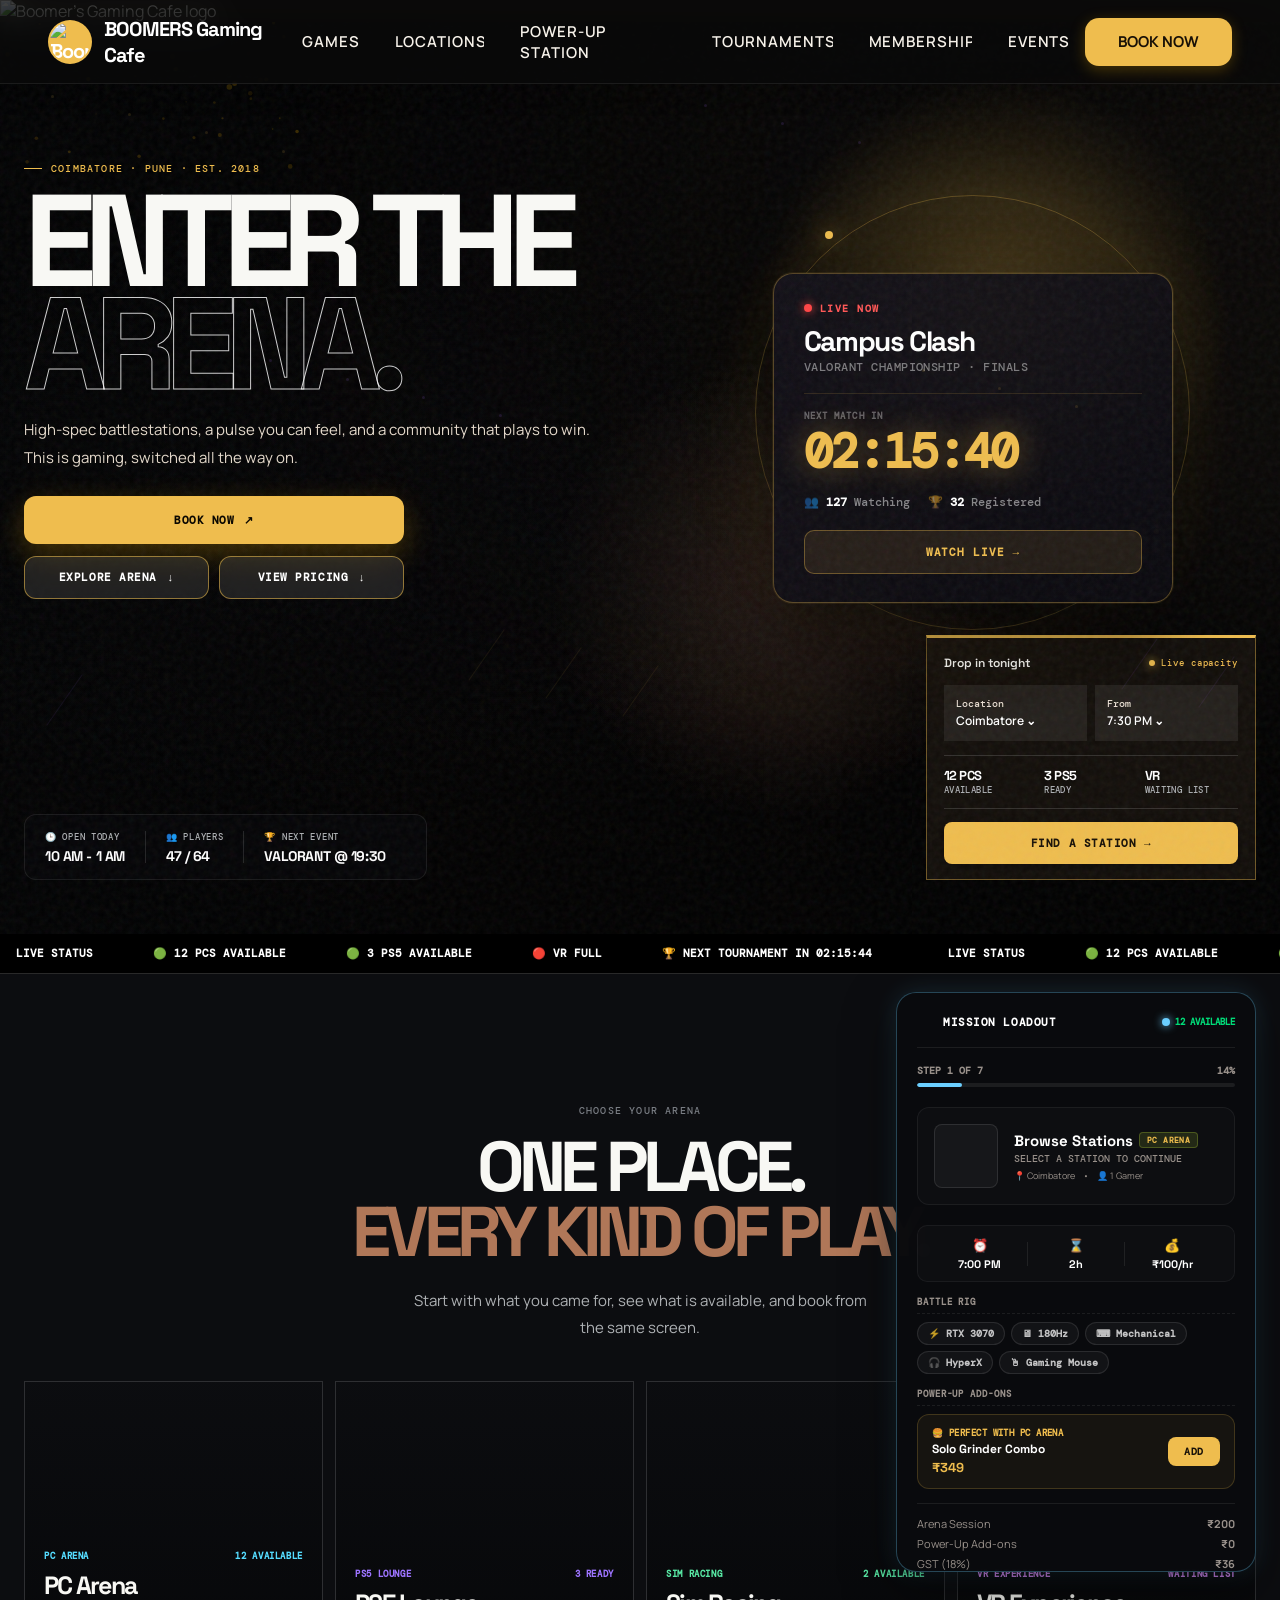
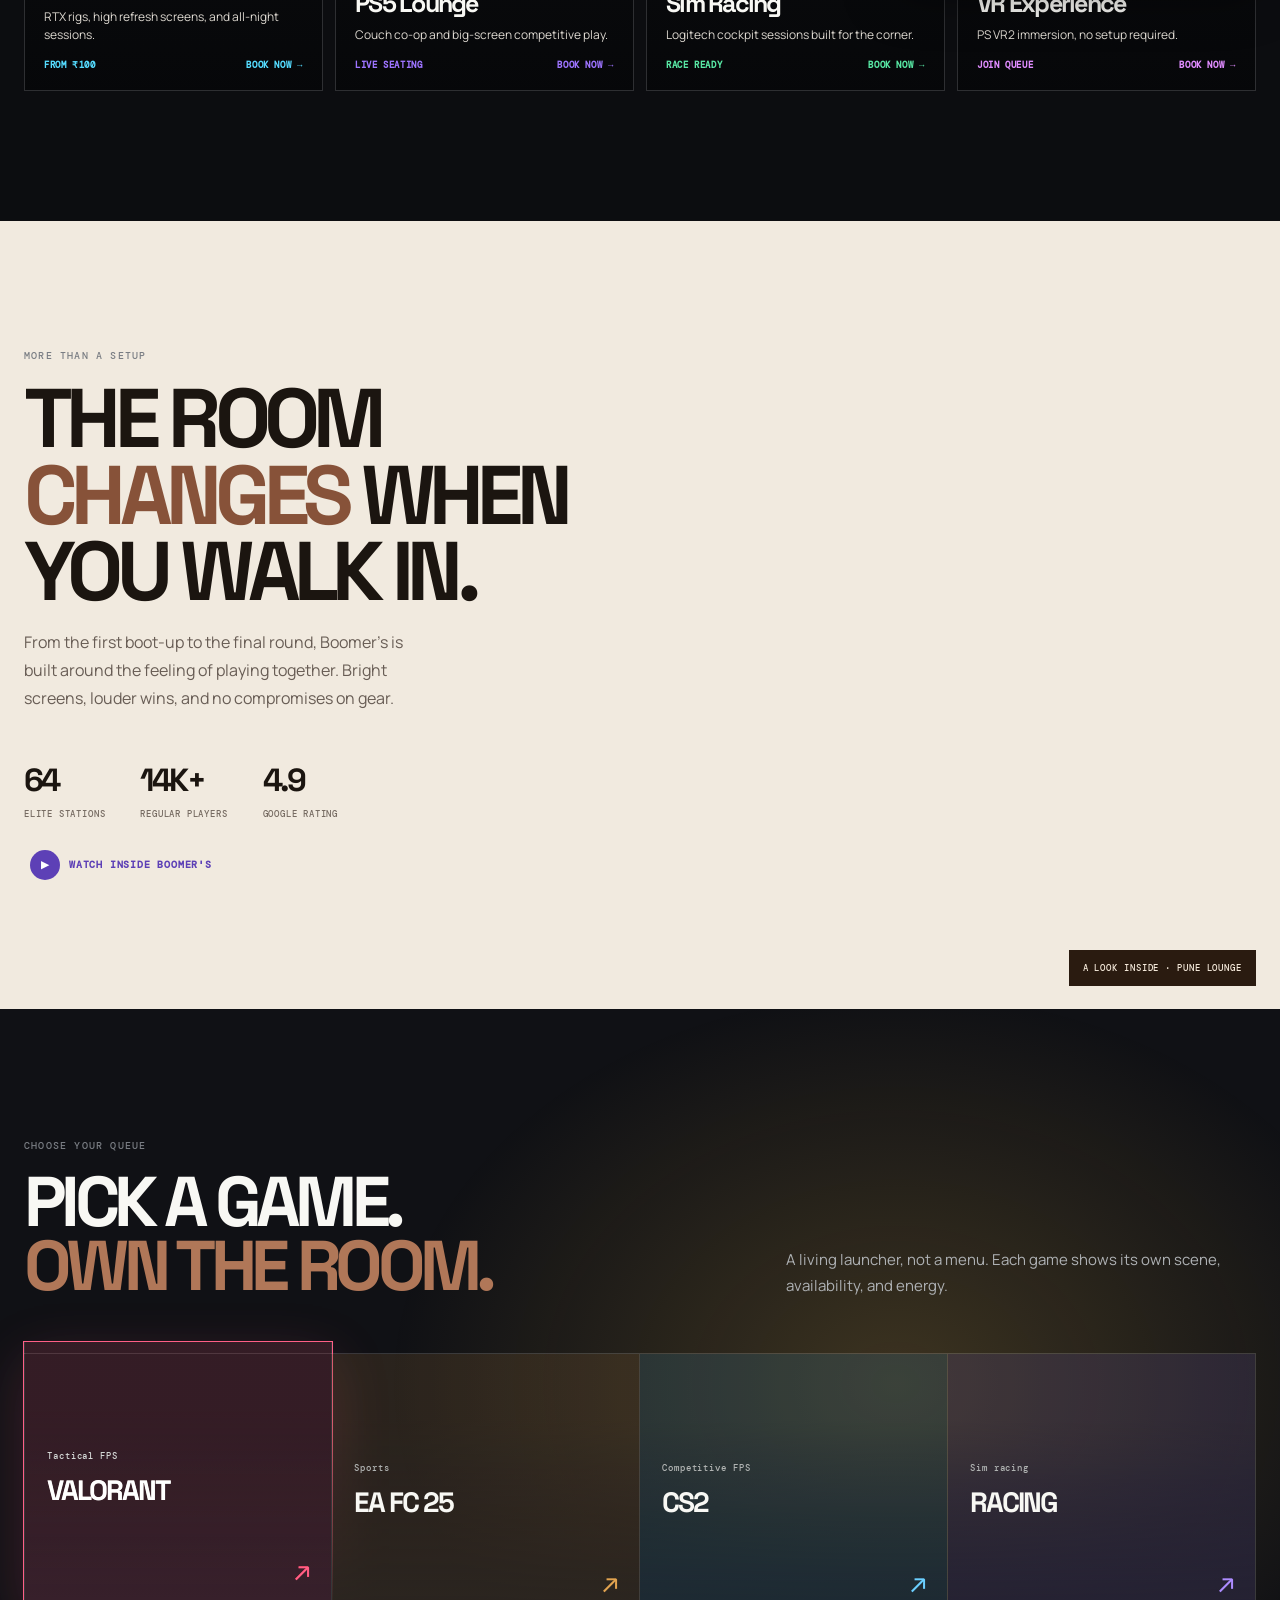
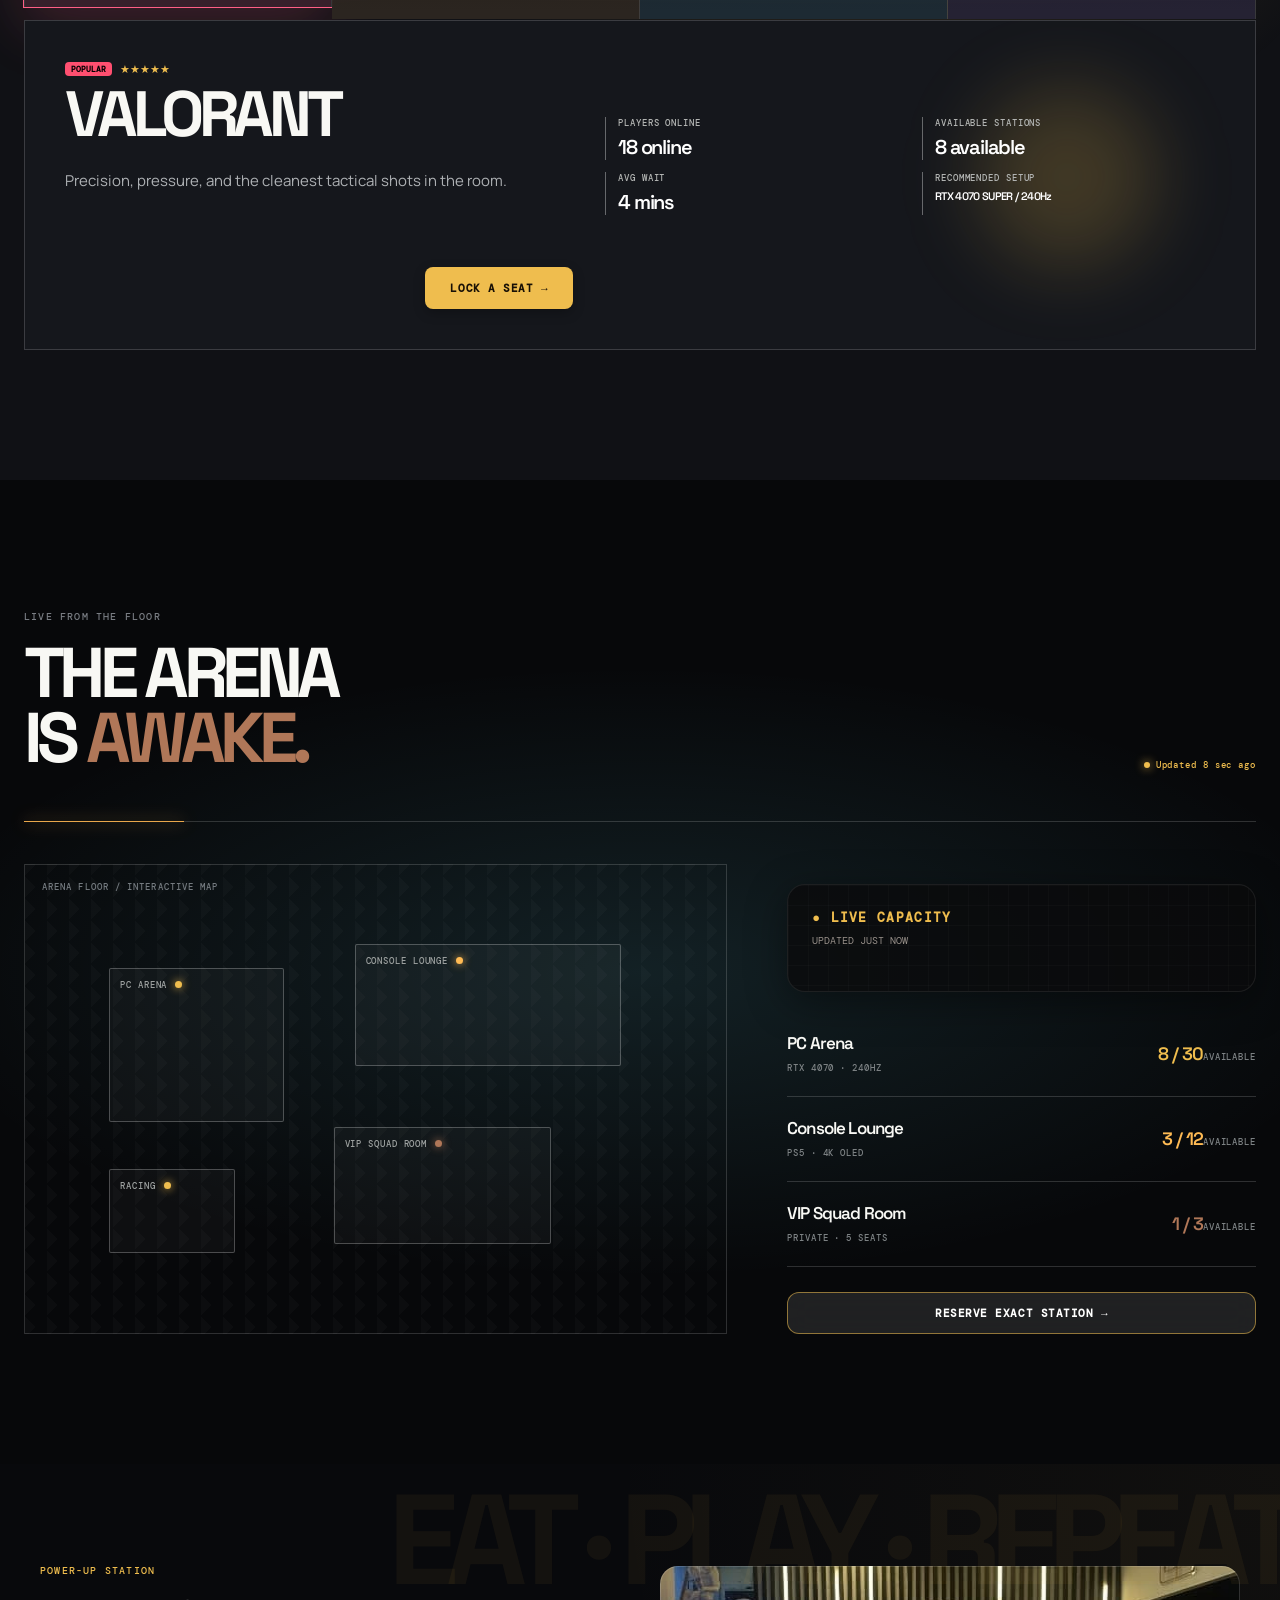
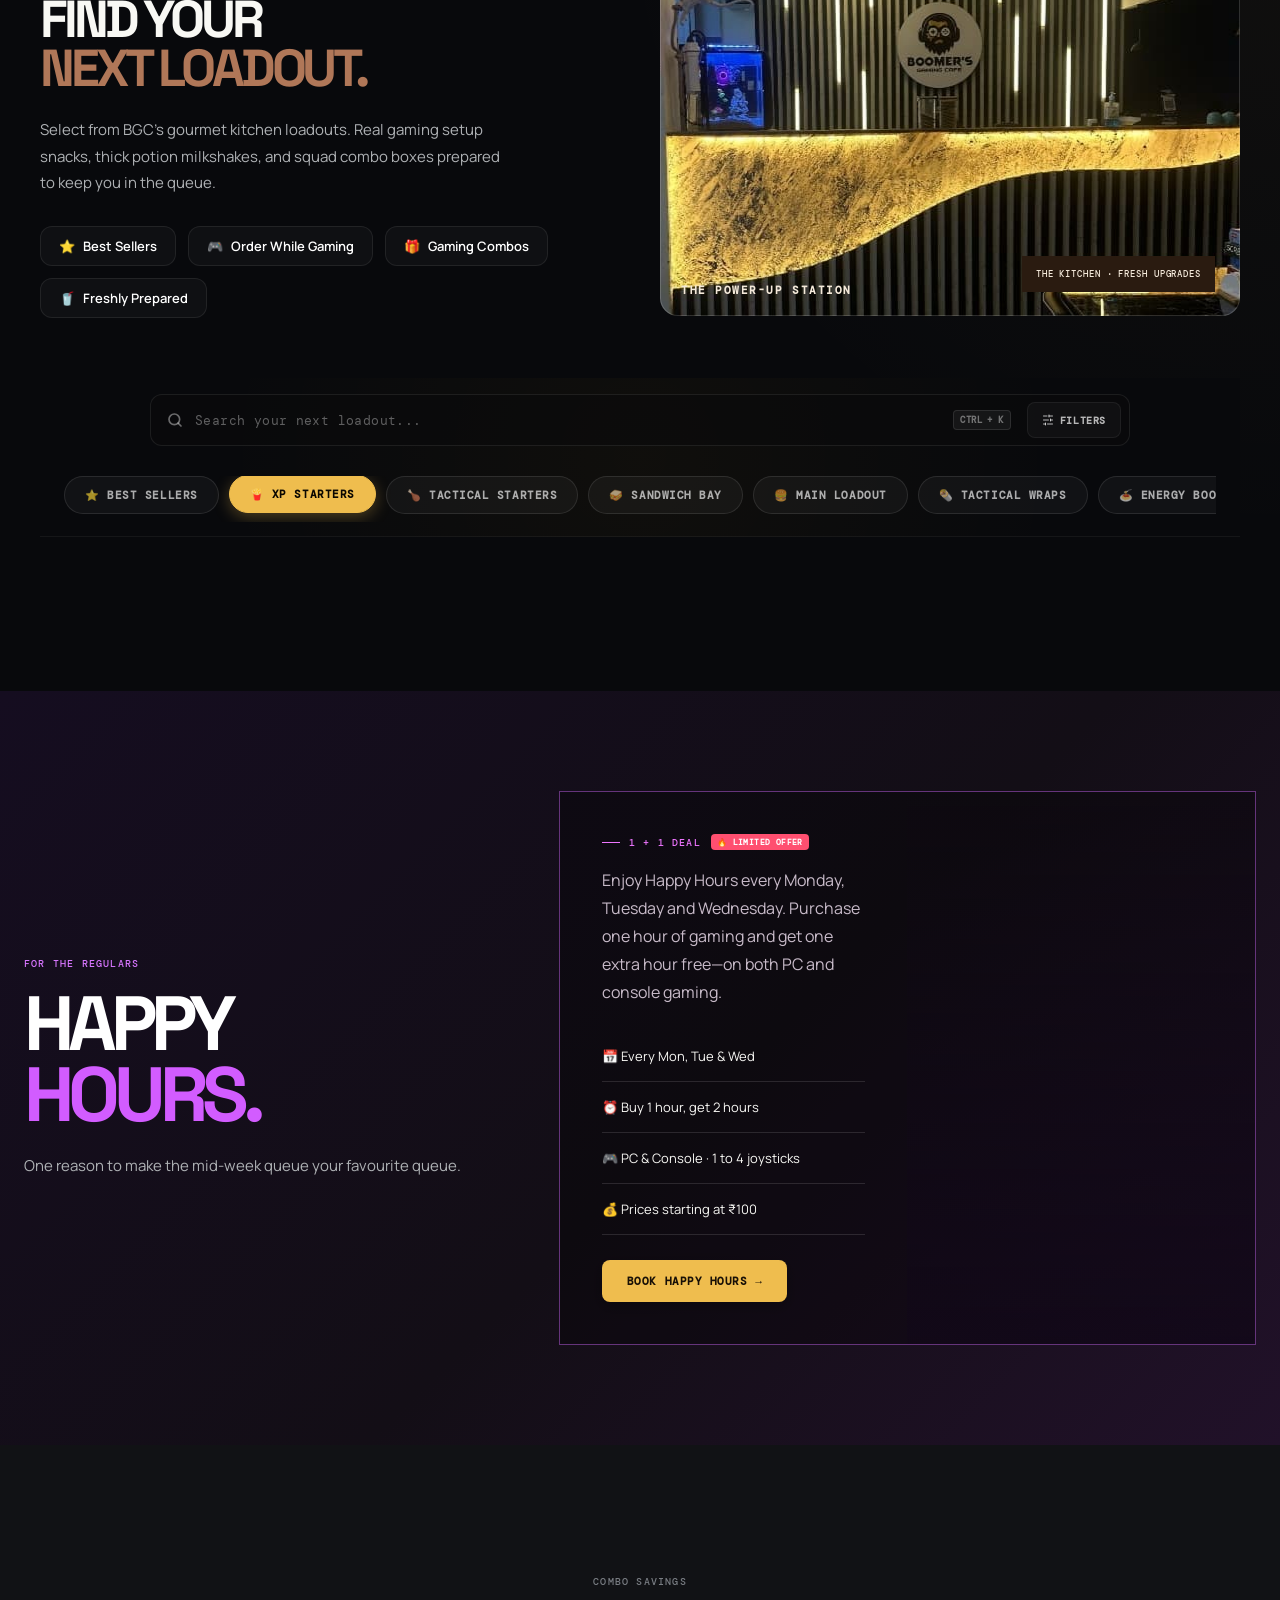
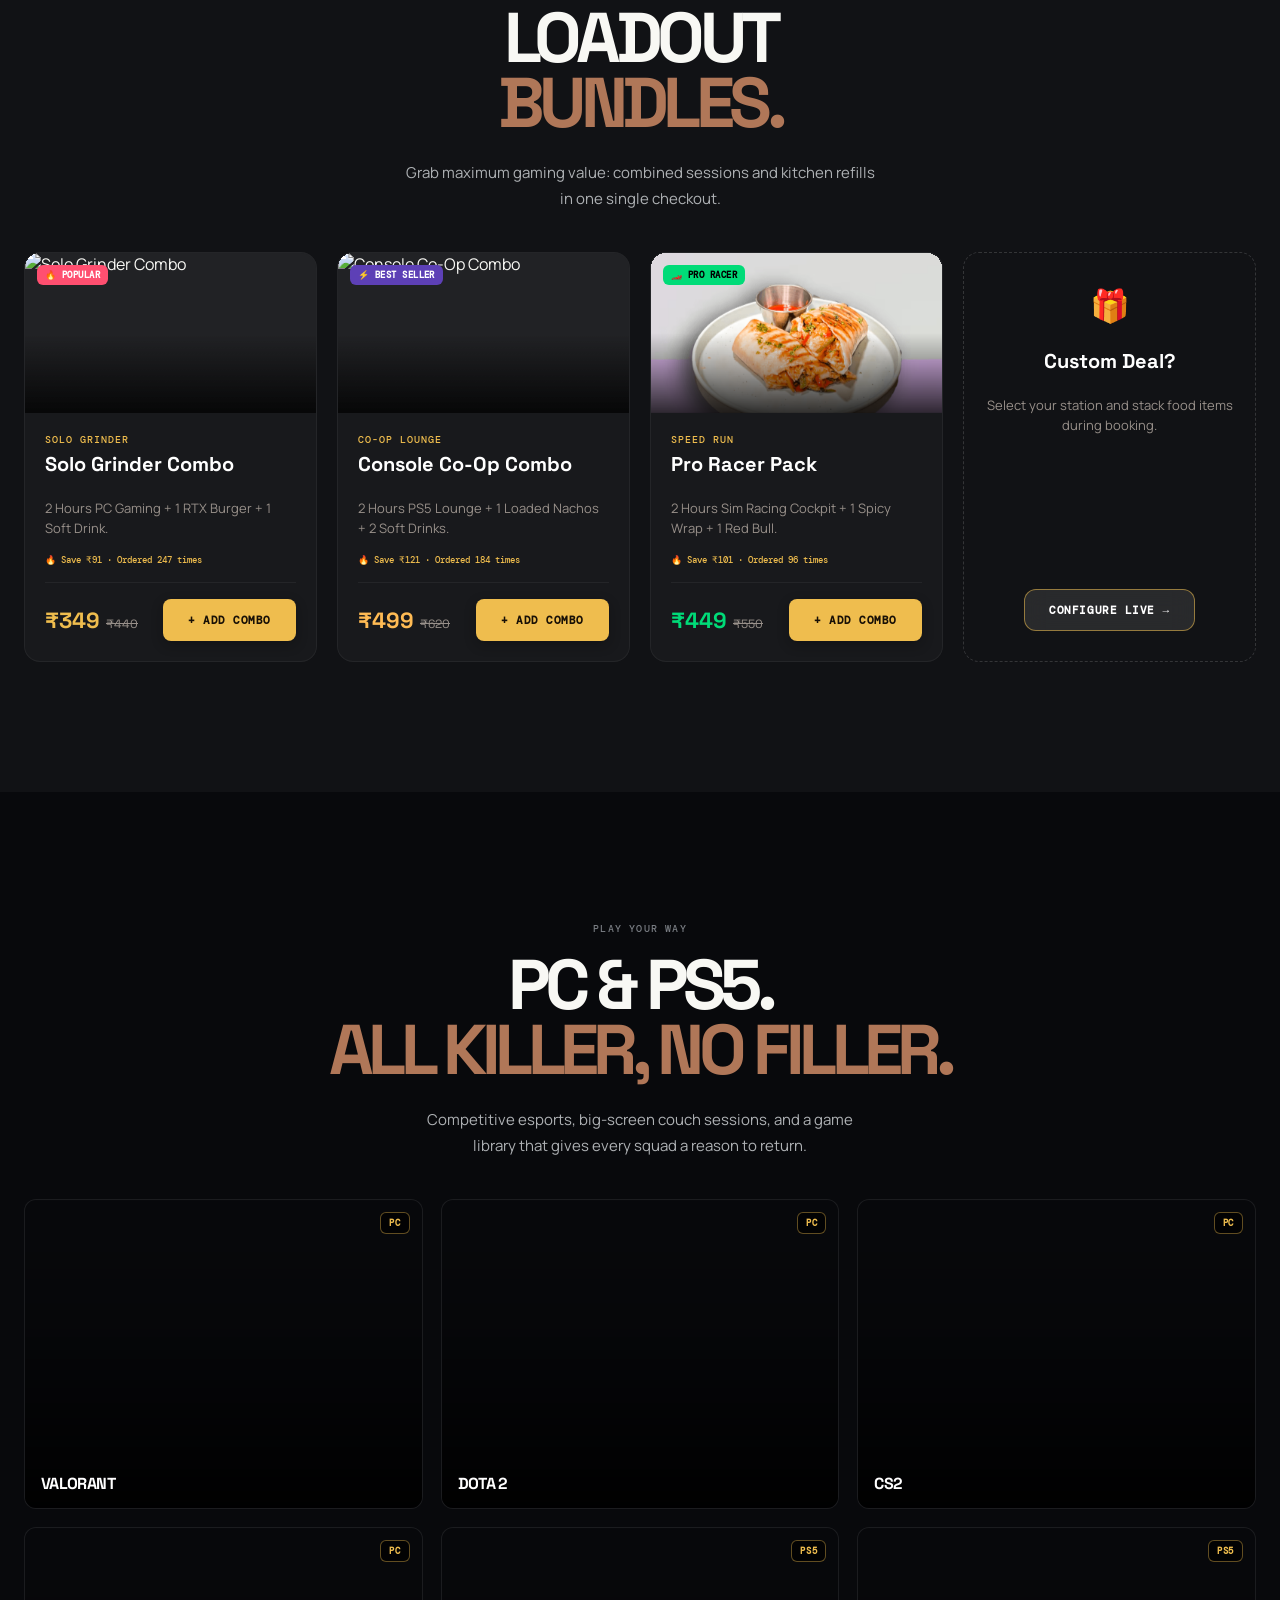
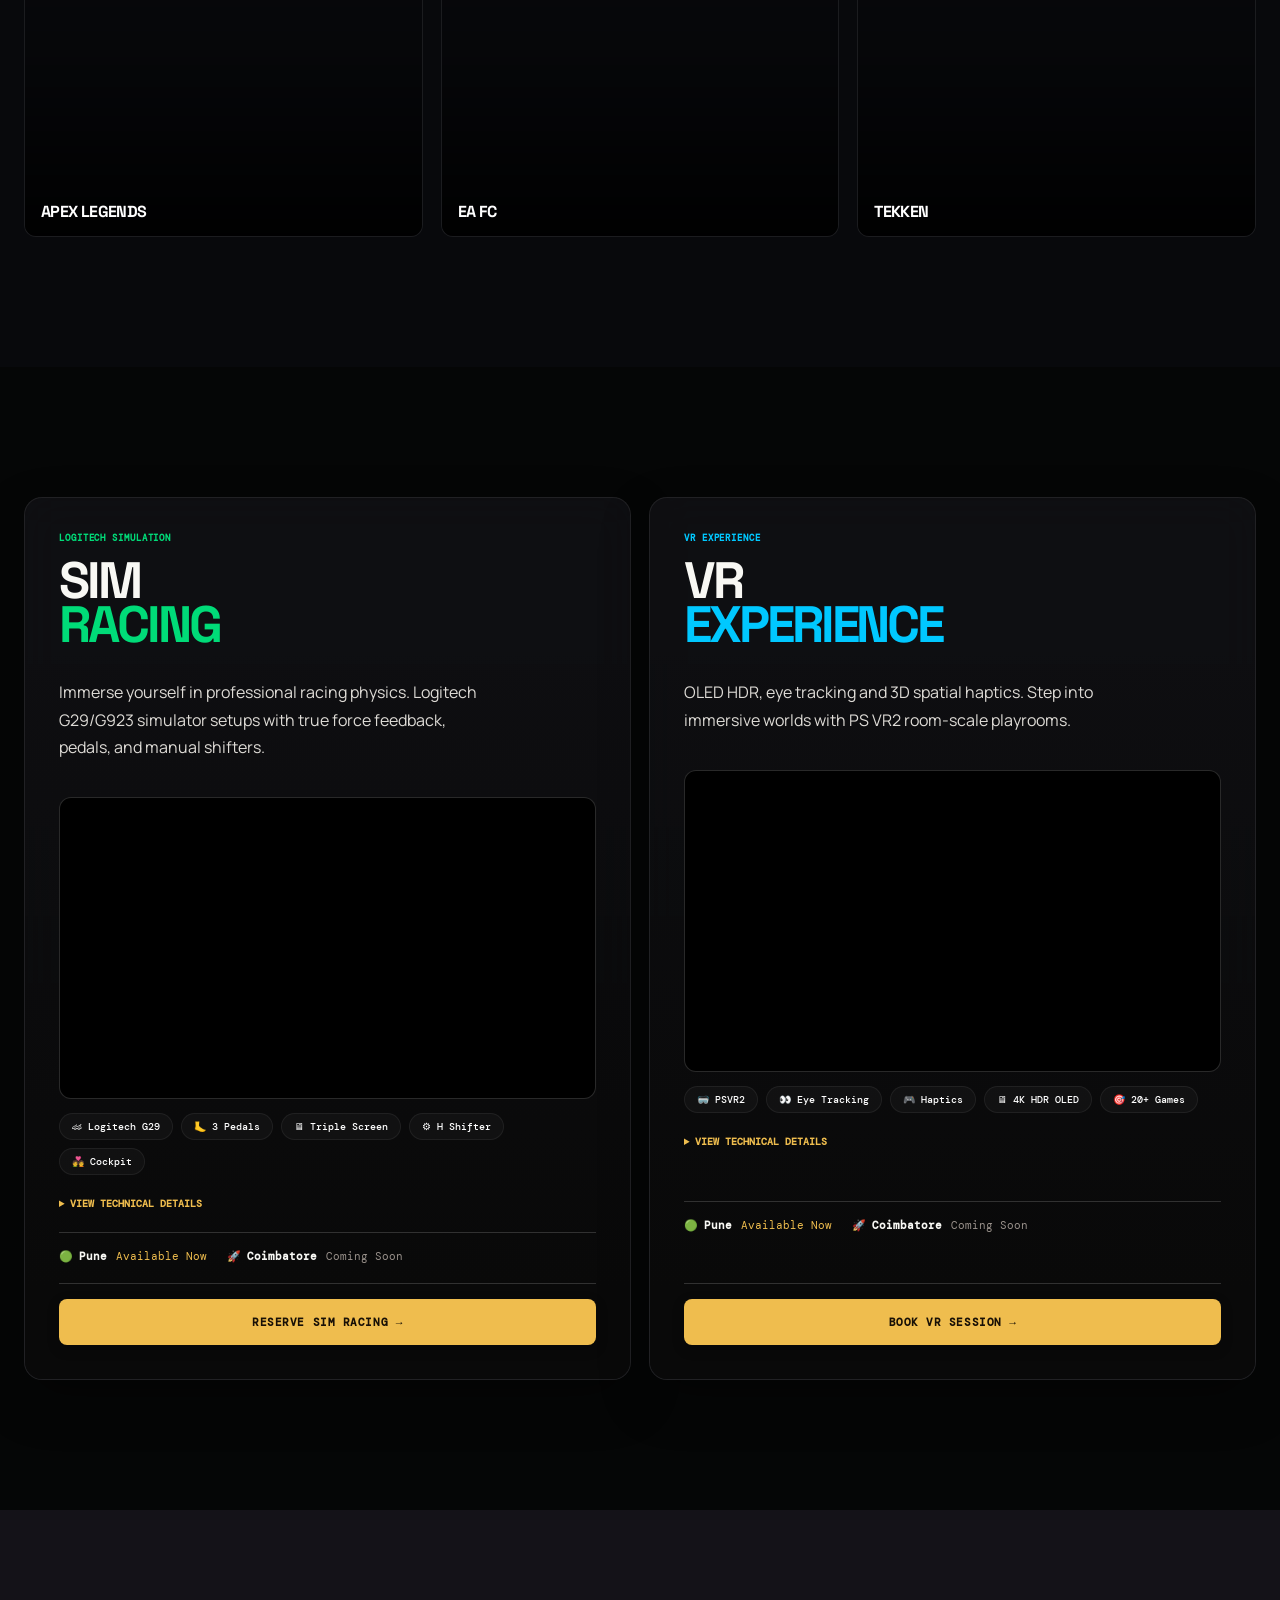
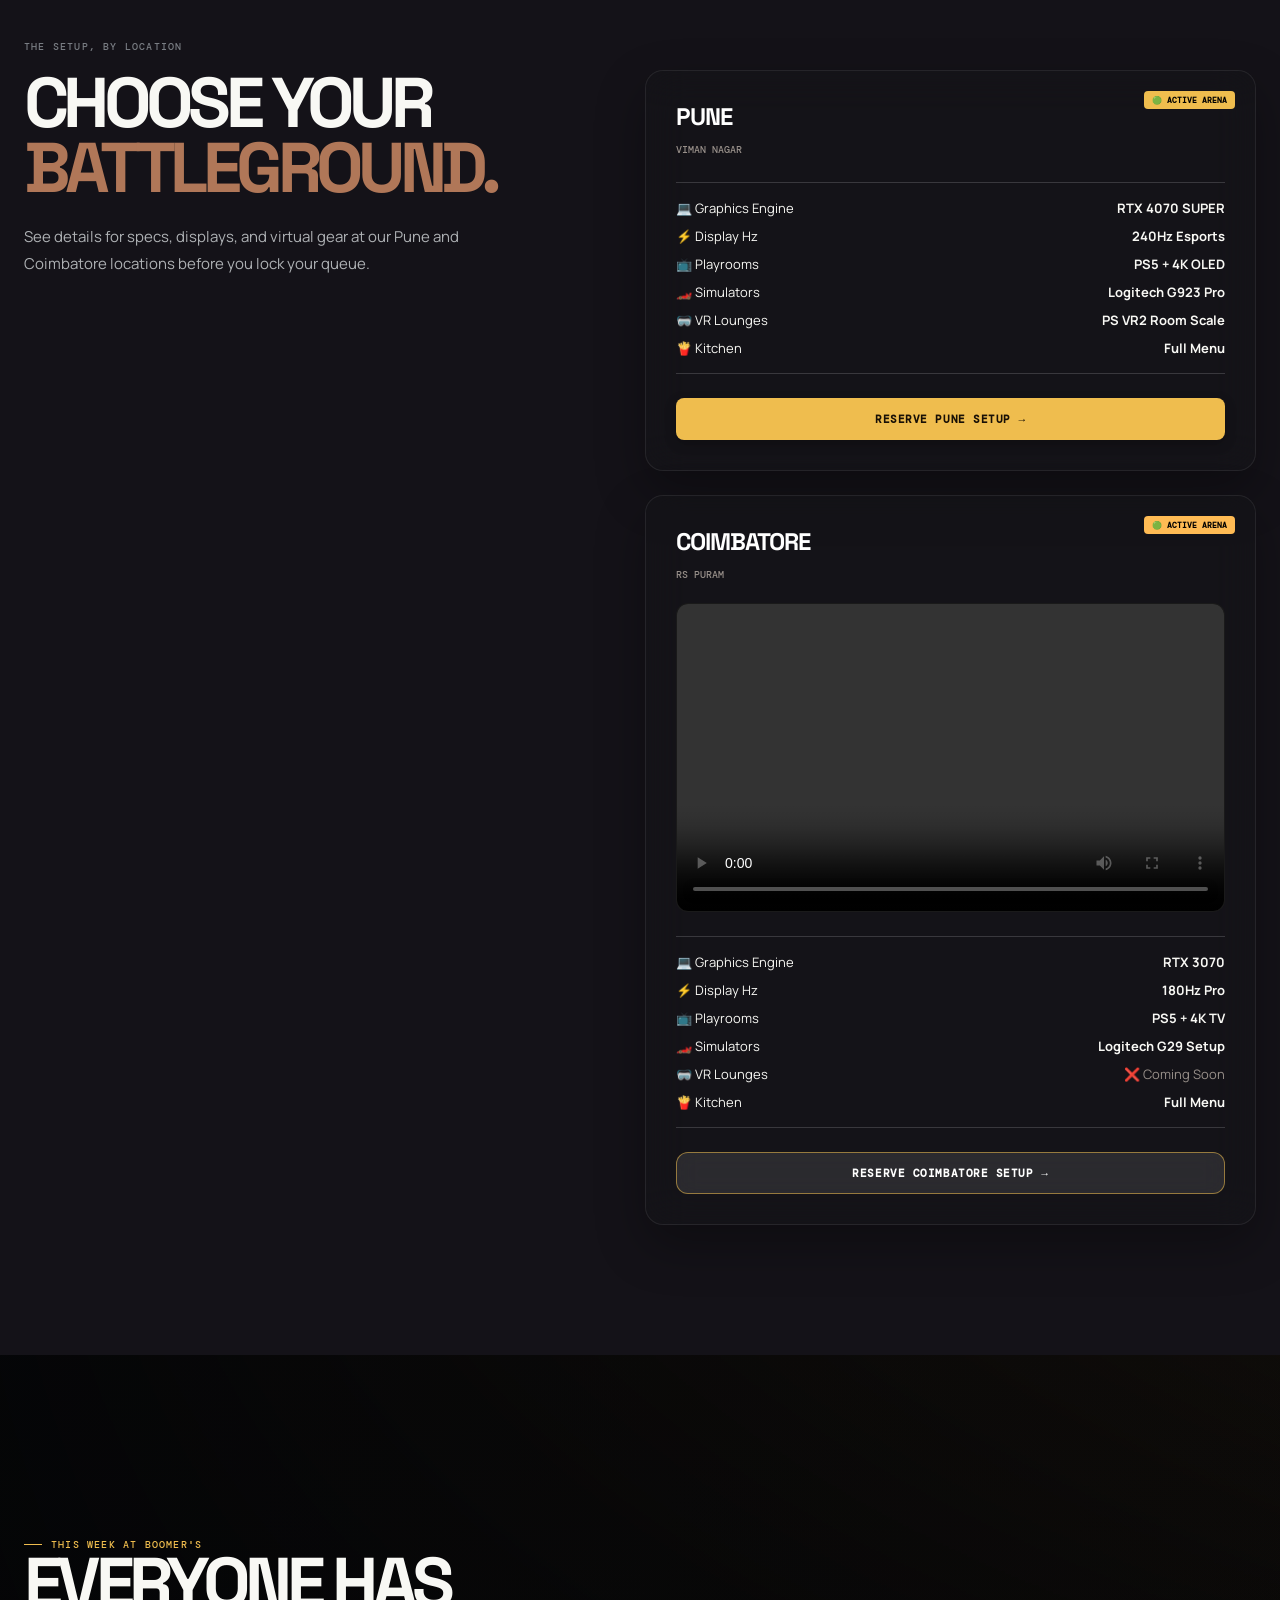
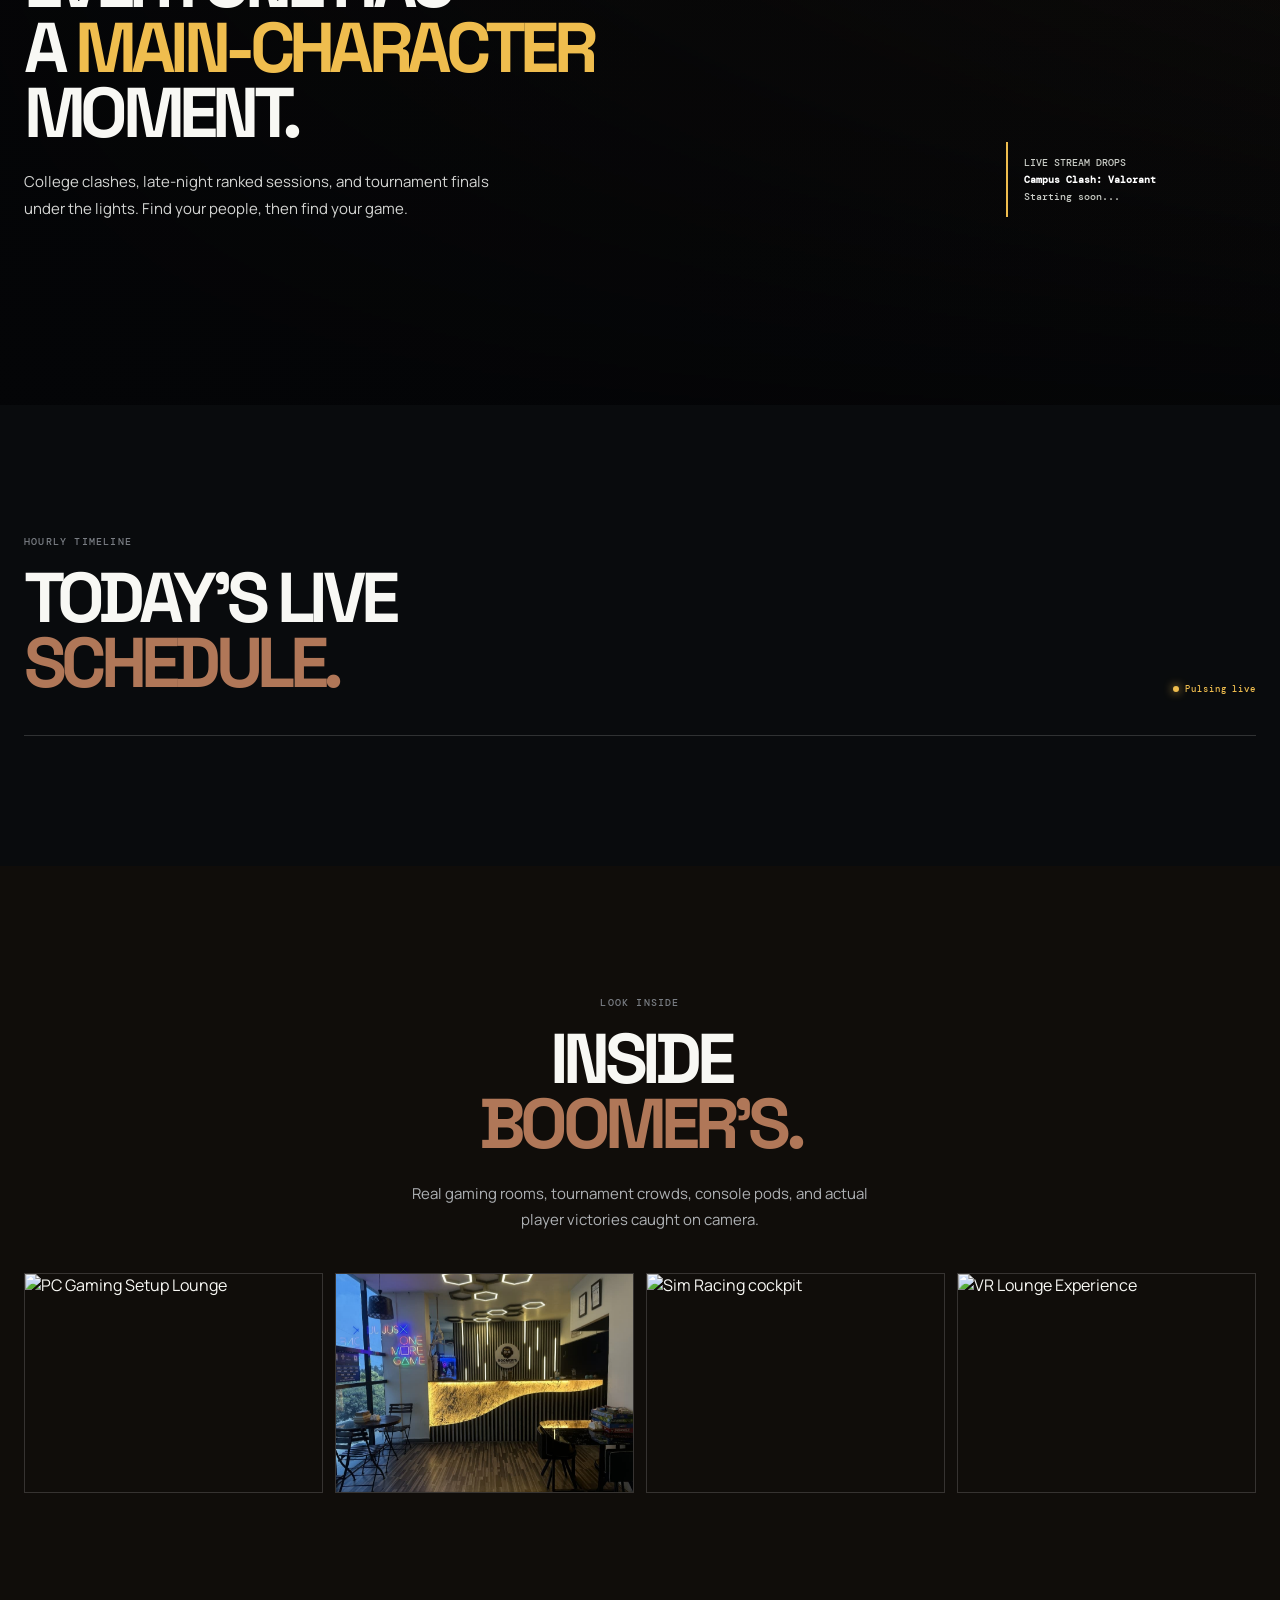
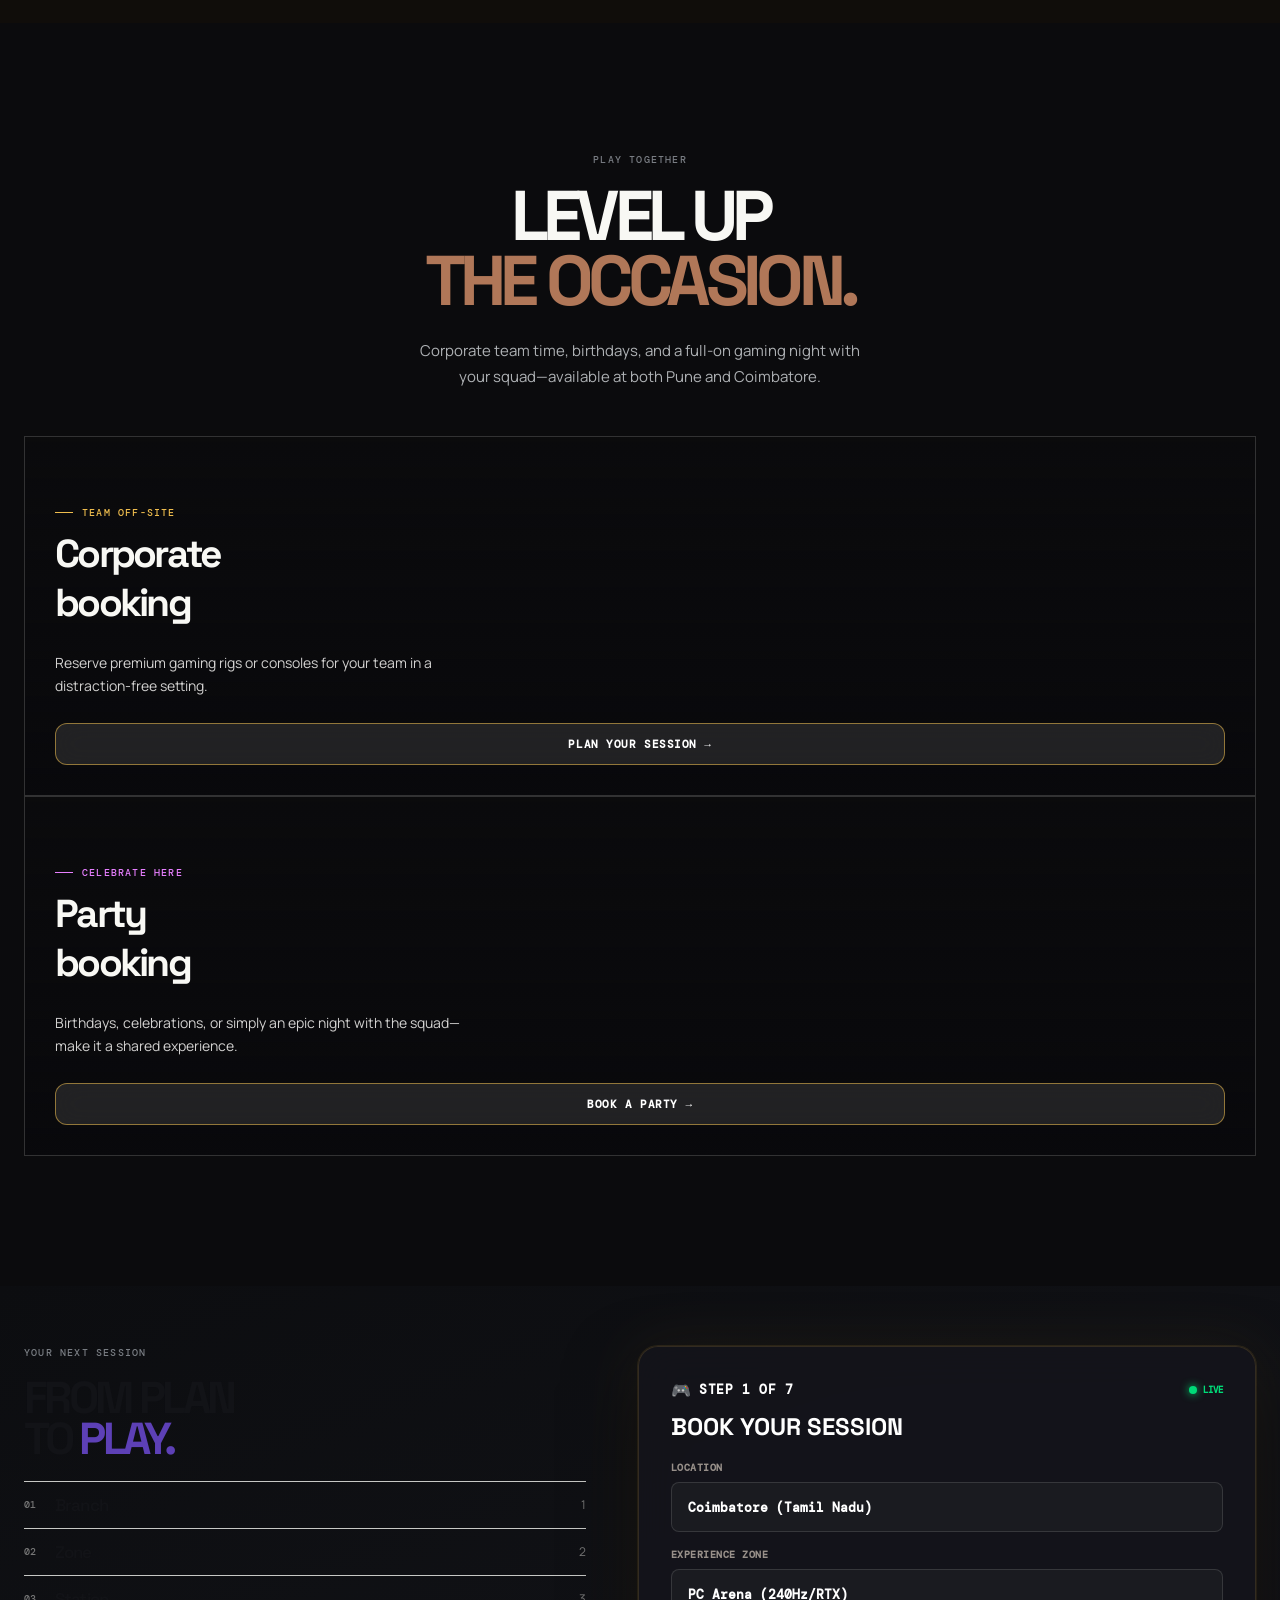
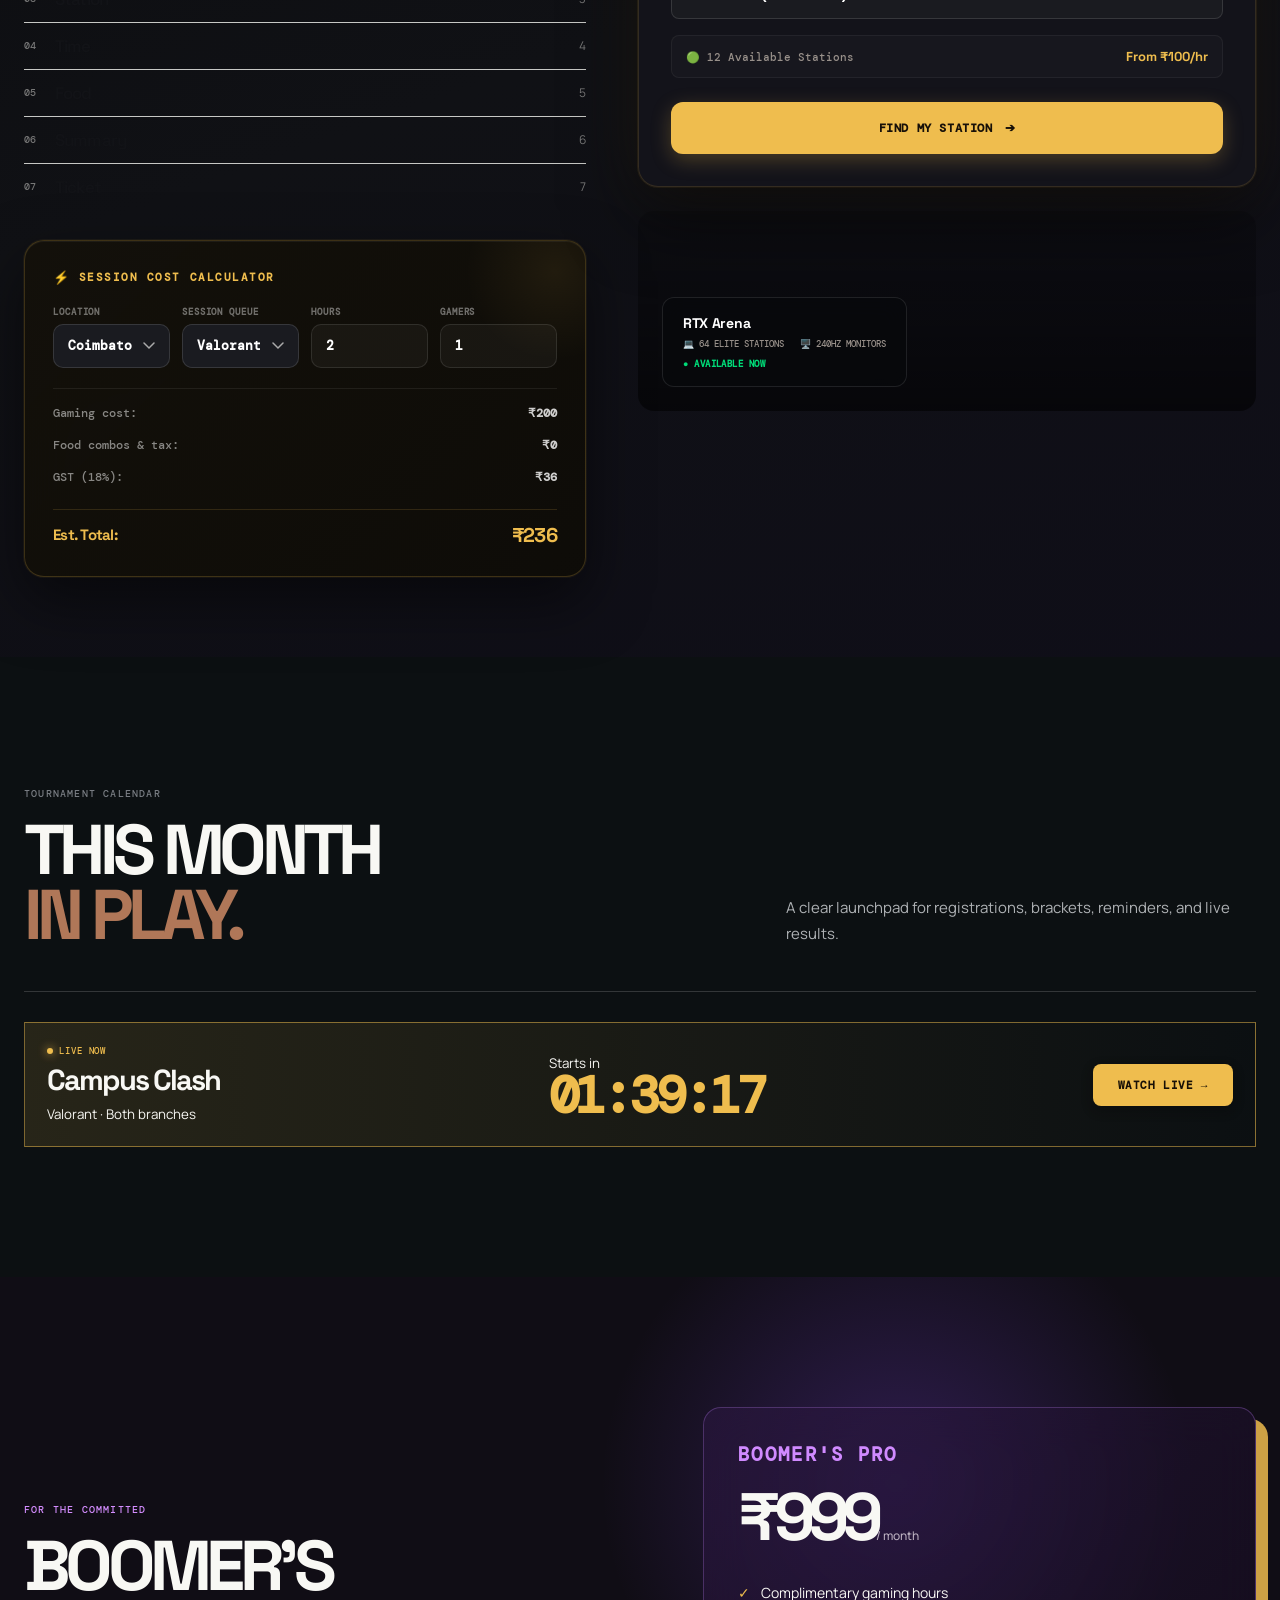
==== commit c065f4db: "Search and Menu Polish: Consolidate responsive grid styles, delete legacy flex layouts, add lazy-loa" ====
--- a/boomers-gaming-cafe/index.html
+++ b/boomers-gaming-cafe/index.html
@@ -431,7 +431,7 @@
         </div>
         
         <!-- Tab items content grid -->
-        <div class="cafe-items-list reveal" id="cafeItemsContainer" style="display: grid; grid-template-columns: repeat(auto-fit, minmax(260px, 1fr)); gap: 24px;">
+        <div class="cafe-items-list reveal" id="cafeItemsContainer">
           <!-- Loaded Dynamically from menu.js -->
         </div>
 
@@ -1563,20 +1563,6 @@
         searchInput.placeholder = 'Search burgers, fries...';
       }
     });
-
-    // Ctrl + K listener to focus search bar
-    document.addEventListener('keydown', (e) => {
-      if ((e.ctrlKey || e.metaKey) && e.key === 'k') {
-        e.preventDefault();
-        const searchInput = document.getElementById('foodSearchInput');
-        if (searchInput) {
-          searchInput.focus();
-          searchInput.scrollIntoView({ behavior: 'smooth', block: 'center' });
-        }
-      }
-    });
-
-
   </script>
 </body>
 </html>
--- a/boomers-gaming-cafe/assets/css/main.css
+++ b/boomers-gaming-cafe/assets/css/main.css
@@ -1854,8 +1854,9 @@
 
 .cafe-items-list {
   margin-top: 15px;
-  display: flex;
-  flex-direction: column;
+  display: grid !important;
+  grid-template-columns: repeat(auto-fit, minmax(260px, 1fr)) !important;
+  gap: 24px !important;
 }
 
 .cafe-item-row {
@@ -3199,6 +3200,7 @@
   height: 100%;
   background-size: cover;
   background-position: center;
+  object-fit: cover !important;
   transition: transform 300ms ease !important;
 }
 
@@ -4963,3 +4965,35 @@
   }
 }
 
+/* Shimmer Skeleton Loader for Food Menu Grid */
+@keyframes shimmer {
+  0% {
+    background-position: -200% 0;
+  }
+  100% {
+    background-position: 200% 0;
+  }
+}
+
+.skeleton-card {
+  pointer-events: none !important;
+  user-select: none !important;
+}
+
+.skeleton-shimmer {
+  background: linear-gradient(90deg, rgba(255, 255, 255, 0.03) 25%, rgba(255, 255, 255, 0.08) 50%, rgba(255, 255, 255, 0.03) 75%) !important;
+  background-size: 200% 100% !important;
+  animation: shimmer 1.5s infinite linear !important;
+}
+
+.food-product-card {
+  opacity: 0;
+  transform: translateY(10px);
+  transition: opacity 300ms ease, transform 300ms ease !important;
+}
+
+.food-product-card.loaded {
+  opacity: 1;
+  transform: translateY(0);
+}
+
--- a/boomers-gaming-cafe/assets/css/responsive.css
+++ b/boomers-gaming-cafe/assets/css/responsive.css
@@ -682,26 +682,7 @@
     display: none;
   }
 
-  /* Café cards carousel swipes */
-  .cafe-items-list {
-    display: flex !important;
-    grid-template-columns: none !important;
-    overflow-x: auto !important;
-    scroll-snap-type: x mandatory;
-    scrollbar-width: none;
-    gap: 16px;
-    padding: 12px 4px;
-    -webkit-overflow-scrolling: touch;
-  }
-  
-  .cafe-items-list::-webkit-scrollbar {
-    display: none;
-  }
-
-  .cafe-items-list .badge-card {
-    flex: 0 0 85%;
-    scroll-snap-align: start;
-  }
+
 
   /* Interactive Floor Plan pinch / zoom hints */
   .floor-plan {
@@ -2075,21 +2056,7 @@
   }
 }
 
-/* 4. Menu list 2 columns (instead of carousel/1 column) */
-@media (max-width: 800px) {
-  .cafe-items-list {
-    display: grid !important;
-    grid-template-columns: repeat(2, 1fr) !important;
-    overflow-x: visible !important;
-    scroll-snap-type: none !important;
-    gap: 12px !important;
-    padding: 0 !important;
-  }
-  .cafe-items-list .badge-card {
-    flex: none !important;
-    min-width: 0 !important;
-  }
-}
+
 
 /* 5. Booking section congested UI, watermark fix, responsive fields */
 @media (max-width: 800px) {
@@ -2114,35 +2081,7 @@
   }
 }
 
-/* 6. Swiggy-style Search Bar (Dark Glass, Gold border on focus) */
-#foodSearchInput {
-  background: rgba(255, 255, 255, 0.03) !important;
-  backdrop-filter: blur(10px) !important;
-  -webkit-backdrop-filter: blur(10px) !important;
-  color: #ffffff !important;
-  border: 1px solid rgba(255, 255, 255, 0.08) !important;
-  border-radius: 12px !important;
-  box-shadow: none !important;
-  font-family: 'Manrope', sans-serif !important;
-  font-weight: 500 !important;
-  font-size: 14px !important;
-  height: 52px !important;
-  padding-left: 52px !important; /* Spacious left padding for search icon */
-  padding-right: 52px !important; /* Spacious right padding for filter icon */
-  transition: all 0.3s cubic-bezier(0.4, 0, 0.2, 1) !important;
-  width: 100% !important;
-  box-sizing: border-box !important;
-}
-#foodSearchInput::placeholder {
-  color: rgba(255, 255, 255, 0.4) !important;
-  font-weight: 400 !important;
-}
-#foodSearchInput:focus {
-  border-color: #efbd4e !important;
-  box-shadow: 0 0 20px rgba(239, 189, 78, 0.15) !important;
-  background: rgba(255, 255, 255, 0.06) !important;
-  outline: none !important;
-}
+
 
 /* ================================================================
    BATCH 3 — COMPREHENSIVE POLISHES
--- a/boomers-gaming-cafe/assets/css/mobile-audit.css
+++ b/boomers-gaming-cafe/assets/css/mobile-audit.css
@@ -138,7 +138,7 @@
   .story-grid{display:flex!important;flex-direction:column!important;min-height:0!important}.story-copy{order:0!important;padding:34px var(--mobile-gutter) 18px!important}.story-image{order:1!important;min-height:240px!important;width:100%!important}.story-copy .display{font-size:clamp(2.2rem,10vw,3.2rem)!important}.story-numbers{gap:17px!important;margin-top:23px!important}.story-numbers b{font-size:25px!important}.watch-inside{margin-top:18px!important}.mode-grid{display:grid!important;grid-template-columns:1fr!important;gap:14px!important}.mode{min-height:0!important;padding:18px!important;border-radius:12px!important}.mode h3{font-size:2.8rem!important;margin:9px 0 11px!important}.mode p{font-size:13px!important;line-height:1.55!important}.mode>div[style*="aspect-ratio"]{margin:14px 0 11px!important;aspect-ratio:16/9!important}.mode-chip-row{max-height:64px!important;overflow:auto!important}.mode-accordion{margin-top:12px!important}.mode-accordion summary{padding:12px!important}.mode-status-panel{margin-top:12px!important}.mode-status-row{margin-top:12px!important}.mode-cta{width:100%!important;min-height:42px!important;justify-content:center!important}
 
   /* Power-up station: compact controls, two-column menu, no empty rhythm. */
-  .cafe-grid{display:block!important}.cafe-copy{padding:0!important}.cafe-photo{display:none!important}.cafe .wrap{width:calc(100% - 32px)!important}.cafe-tabs,#foodFilterChipsWrap{display:flex!important;overflow-x:auto!important;flex-wrap:nowrap!important;gap:7px!important;scrollbar-width:none!important;padding:8px 0!important;position:sticky!important;top:64px!important;z-index:15!important;background:#26170f!important;mask-image:linear-gradient(to right, #000 85%, transparent 100%)!important;-webkit-mask-image:linear-gradient(to right, #000 85%, transparent 100%)!important}.cafe-tabs::-webkit-scrollbar,#foodFilterChipsWrap::-webkit-scrollbar{display:none!important}.cafe-tab-btn,.food-filter-btn{flex:0 0 auto!important;white-space:nowrap!important;font-size:10px!important;padding:8px 10px!important;border-radius:99px!important}.cafe-items-list{grid-template-columns:repeat(2,minmax(0,1fr))!important;gap:14px!important;padding-bottom:90px!important}.cafe-item-card,.menu-item-card{min-width:0!important;border-radius:10px!important}.cafe-item-card img,.menu-item-card img{height:118px!important;object-fit:cover!important}.food-detail-grid{grid-template-columns:1fr 1fr!important;gap:9px!important}.food-detail-card:first-child{grid-column:span 2!important;grid-row:auto!important;min-height:220px!important}.food-detail-card{min-height:175px!important}.food-detail-copy b{font-size:16px!important}.food-detail-copy small{font-size:8px!important}.bundle-grid,.loadout-grid{display:flex!important;overflow-x:auto!important;gap:12px!important;scroll-snap-type:x mandatory!important;padding:2px 0 8px!important}.bundle-card,.loadout-card{flex:0 0 calc(100% - 32px)!important;min-height:0!important;scroll-snap-align:start!important}
+  .cafe-grid{display:block!important}.cafe-copy{padding:0!important}.cafe-photo{display:none!important}.cafe .wrap{width:calc(100% - 32px)!important}.cafe-tabs,#foodFilterChipsWrap{display:flex!important;overflow-x:auto!important;flex-wrap:nowrap!important;gap:7px!important;scrollbar-width:none!important;padding:8px 0!important;position:sticky!important;top:64px!important;z-index:15!important;background:#26170f!important;mask-image:linear-gradient(to right, #000 85%, transparent 100%)!important;-webkit-mask-image:linear-gradient(to right, #000 85%, transparent 100%)!important}.cafe-tabs::-webkit-scrollbar,#foodFilterChipsWrap::-webkit-scrollbar{display:none!important}.cafe-tab-btn,.food-filter-btn{flex:0 0 auto!important;white-space:nowrap!important;font-size:10px!important;padding:8px 10px!important;border-radius:99px!important}.cafe-item-card,.menu-item-card{min-width:0!important;border-radius:10px!important}.cafe-item-card img,.menu-item-card img{height:118px!important;object-fit:cover!important}.food-detail-grid{grid-template-columns:1fr 1fr!important;gap:9px!important}.food-detail-card:first-child{grid-column:span 2!important;grid-row:auto!important;min-height:220px!important}.food-detail-card{min-height:175px!important}.food-detail-copy b{font-size:16px!important}.food-detail-copy small{font-size:8px!important}.bundle-grid,.loadout-grid{display:flex!important;overflow-x:auto!important;gap:12px!important;scroll-snap-type:x mandatory!important;padding:2px 0 8px!important}.bundle-card,.loadout-card{flex:0 0 calc(100% - 32px)!important;min-height:0!important;scroll-snap-align:start!important}
 
   /* Booking/footer/floating controls respect the device safe area. */
   .booking-grid{display:block!important}.booking-card{padding:18px!important;box-shadow:8px 8px 0 var(--lime)!important}.steps{margin-top:22px!important}.step{padding:12px 0!important}.slot-grid{grid-template-columns:repeat(3,minmax(0,1fr))!important;gap:7px!important}.footer{padding-bottom:22px!important}.footer-quick{grid-template-columns:1fr 1fr!important;gap:20px!important;padding:28px 0!important}.footer-top{padding-bottom:32px!important}.footer .display{font-size:3.1rem!important}.mobile-book,#mobileBookBar{height:48px!important;left:16px!important;right:16px!important;bottom:calc(10px + env(safe-area-inset-bottom))!important;border-radius:14px!important;padding:0!important;z-index:1000!important}.mobile-hud-toggle{bottom:calc(75px + env(safe-area-inset-bottom))!important;right:16px!important;width:auto!important;height:44px!important;z-index:1001!important;display:flex!important;align-items:center!important;justify-content:center!important;gap:8px!important;border-radius:22px!important;padding:0 14px!important;box-sizing:border-box!important}
@@ -383,12 +383,23 @@
     color: #fff !important;
     margin: 4px 0 6px !important;
     line-height: 1.2 !important;
+    height: auto !important; /* FIX: main.css reserves a fixed 2.5em (2-line) box here.
+      That left a dead gap under single-line titles like "Paneer Satay" while
+      2-line titles like "Signature Cheese Fries" filled it — causing the
+      price/desc to sit at different heights card-to-card. Let it hug content. */
+    min-height: 0 !important;
+    display: -webkit-box !important;
+    -webkit-line-clamp: 2 !important; /* still truncate titles that run long */
+    -webkit-box-orient: vertical !important;
+    overflow: hidden !important;
   }
   .cafe-items-list .food-card-desc {
     font-size: 11px !important; /* Compact desc */
     color: #B8B8B8 !important;
     line-height: 1.45 !important;
     margin-bottom: 12px !important;
+    height: auto !important; /* FIX: same issue — main.css's fixed 2.7em height was
+      still winning here since this rule never overrode `height`, only `min-height`. */
     min-height: 0 !important; /* Remove min-height to avoid stretching */
     display: -webkit-box !important;
     -webkit-line-clamp: 2 !important; /* Limit description to 2 lines */
